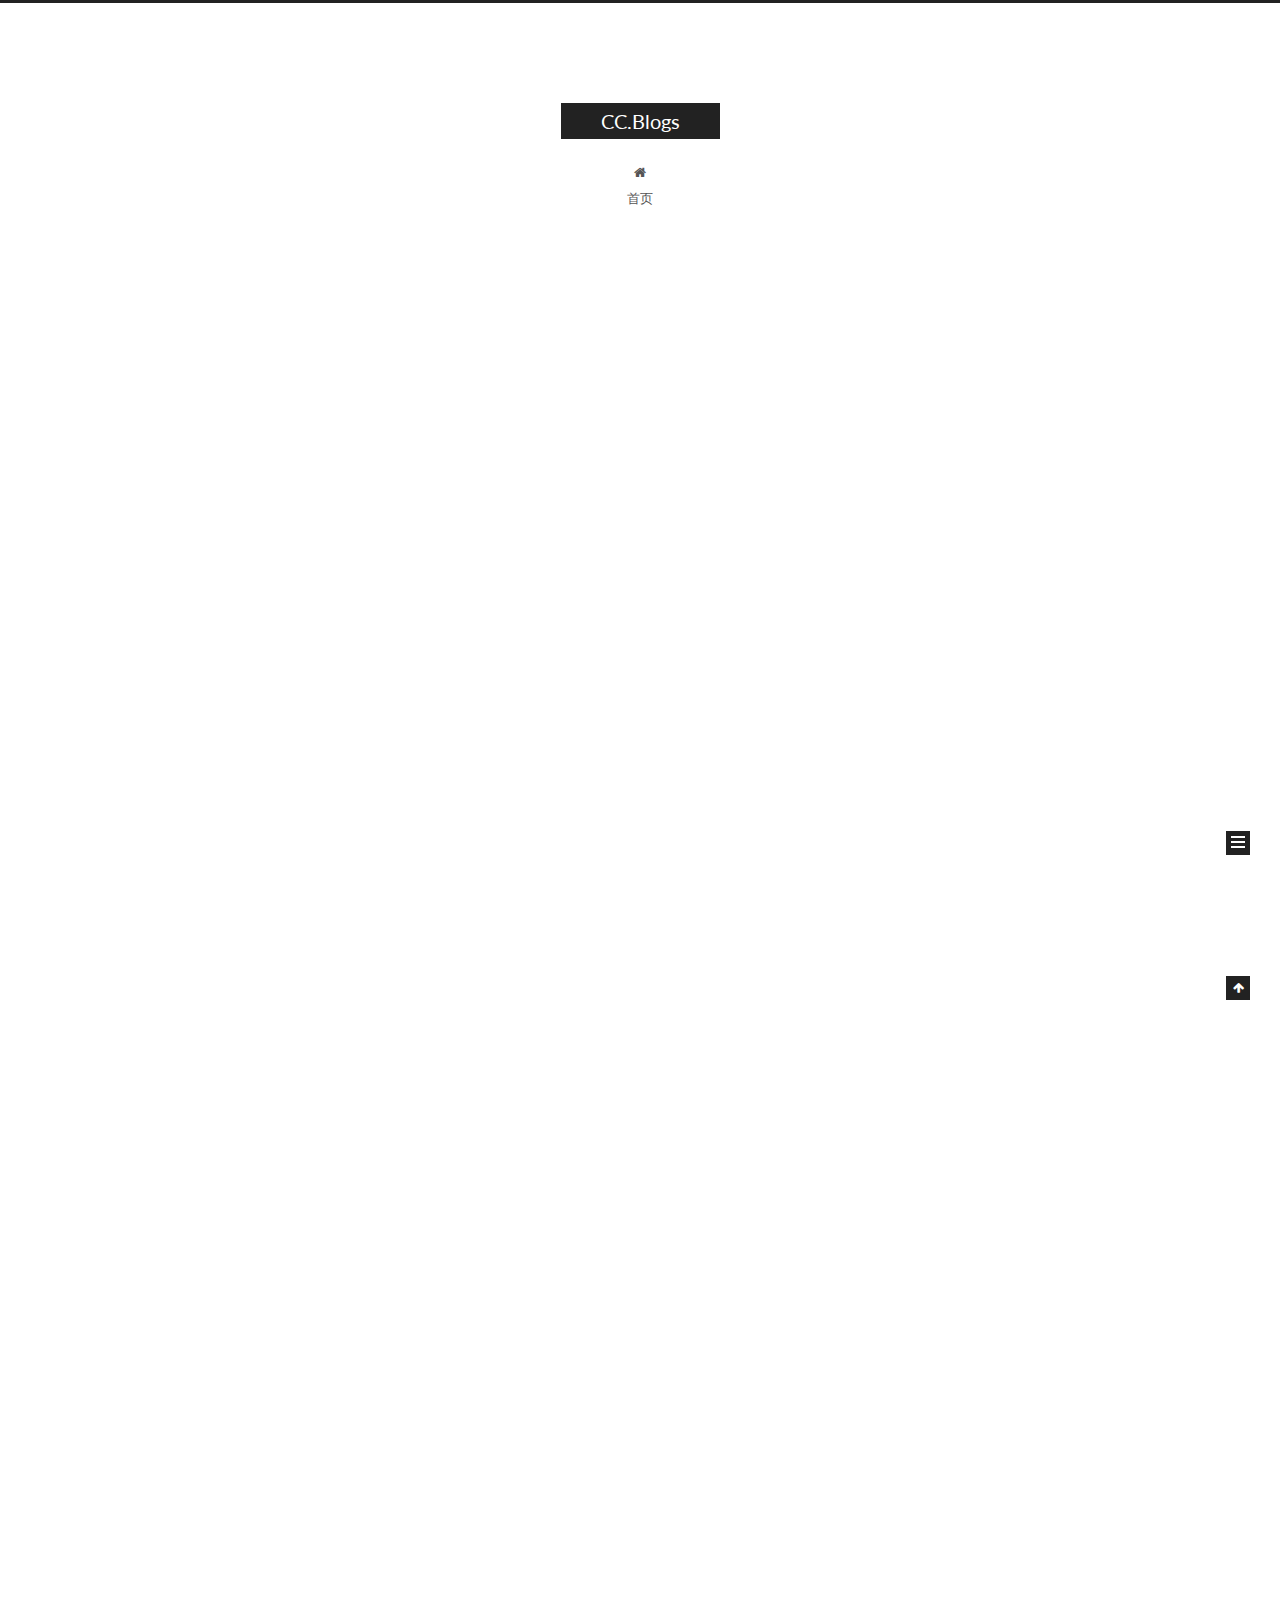
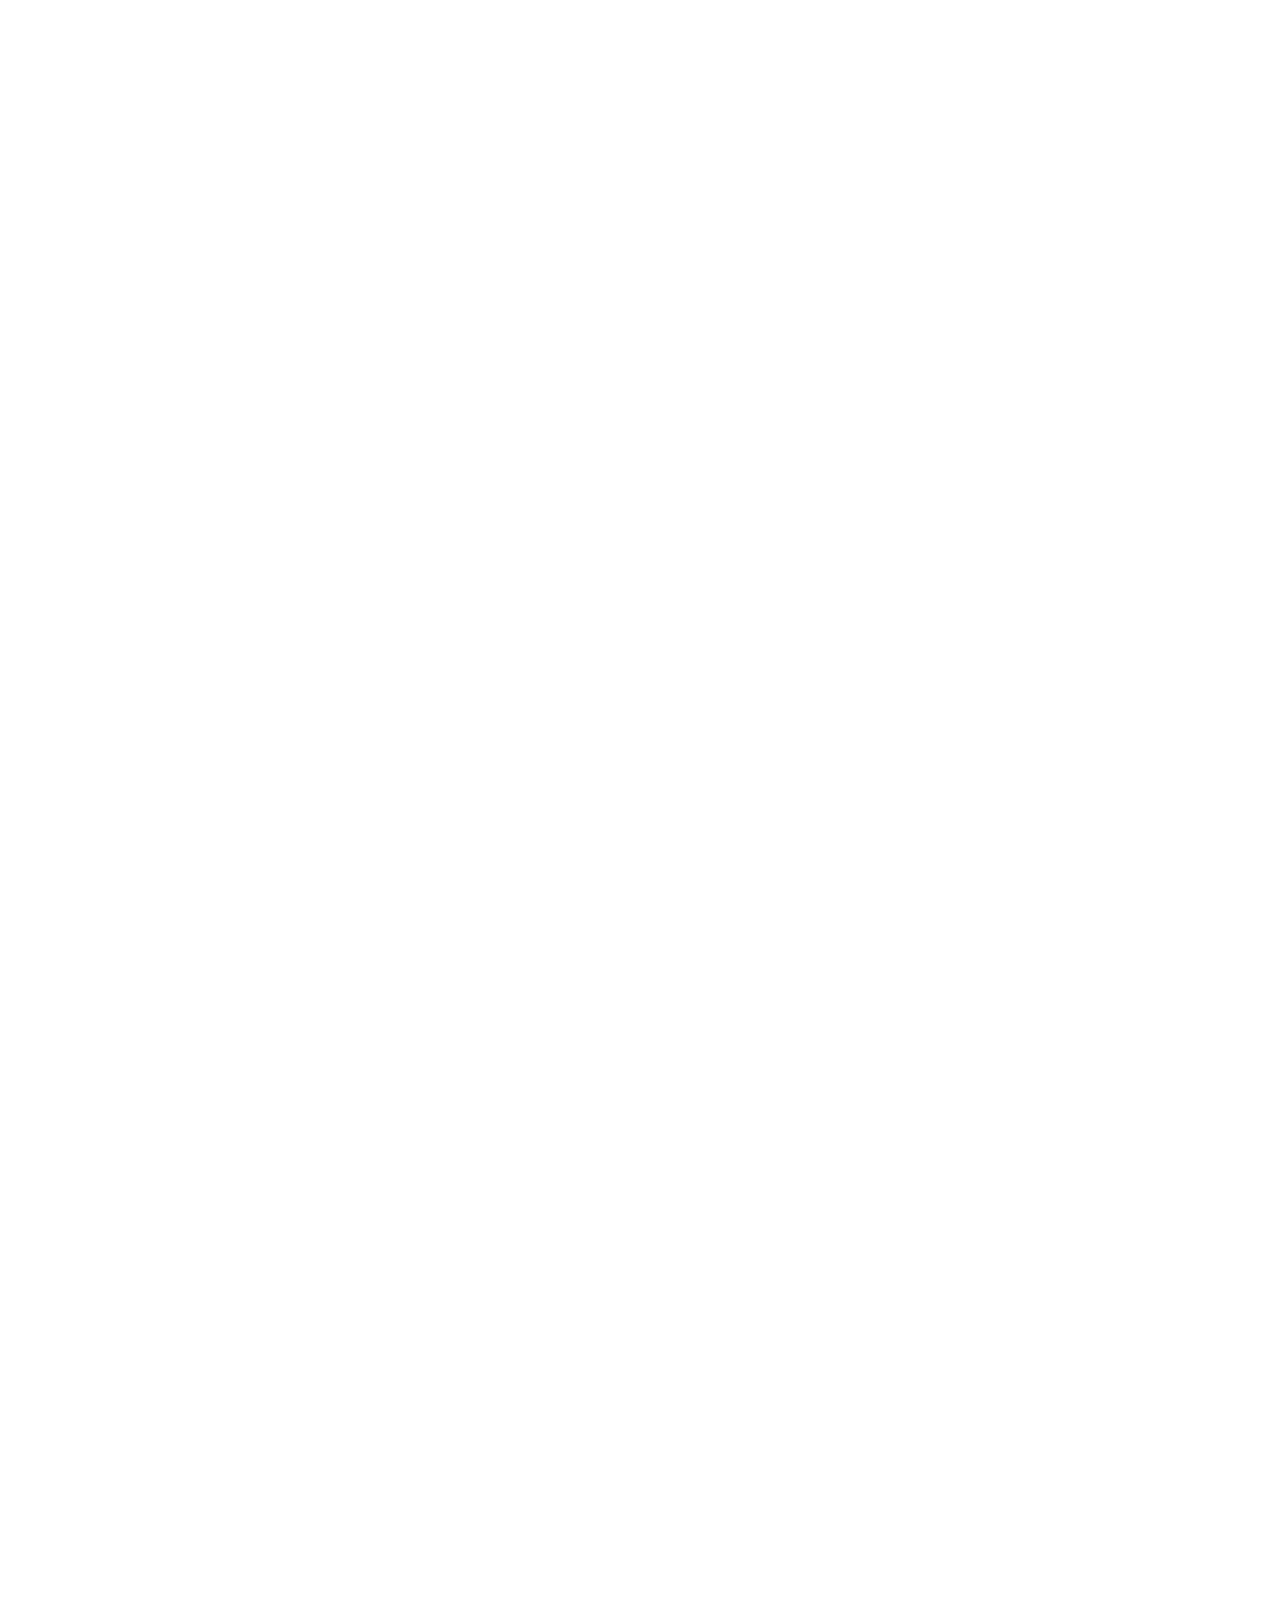
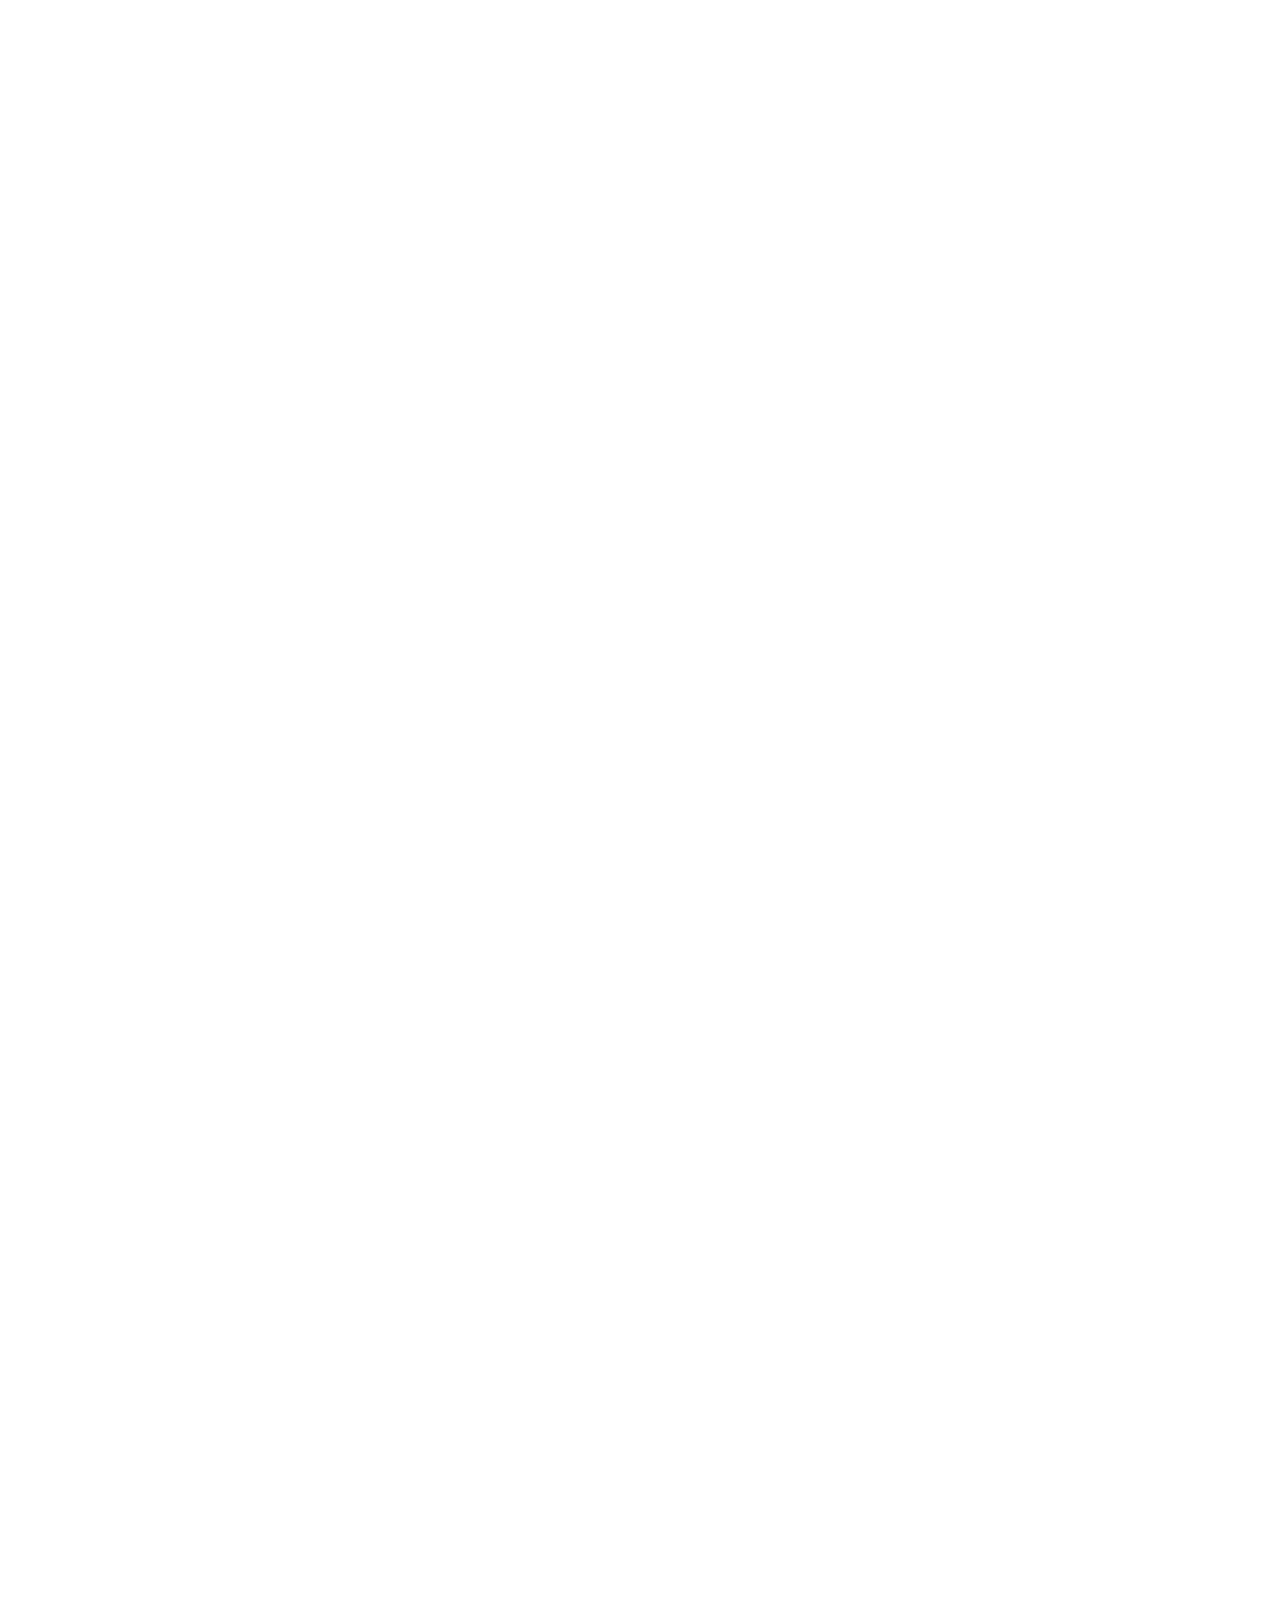
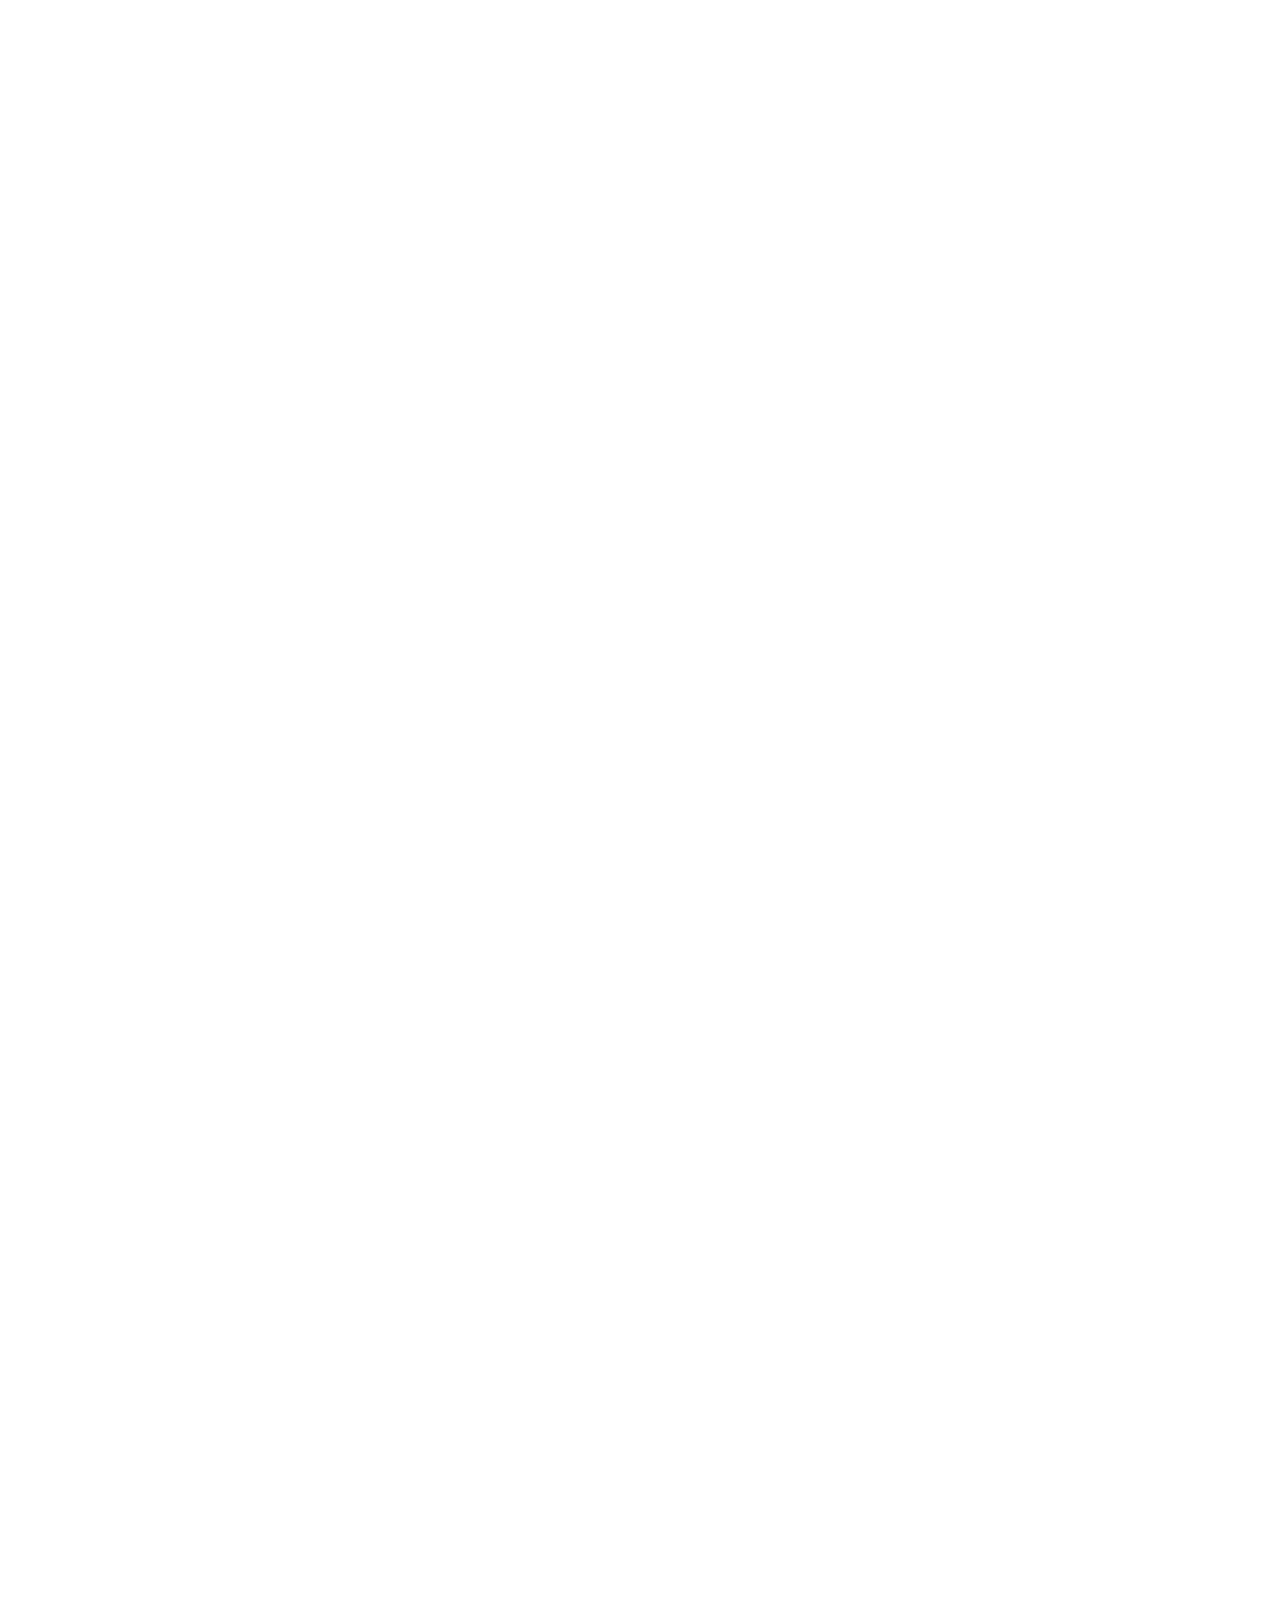
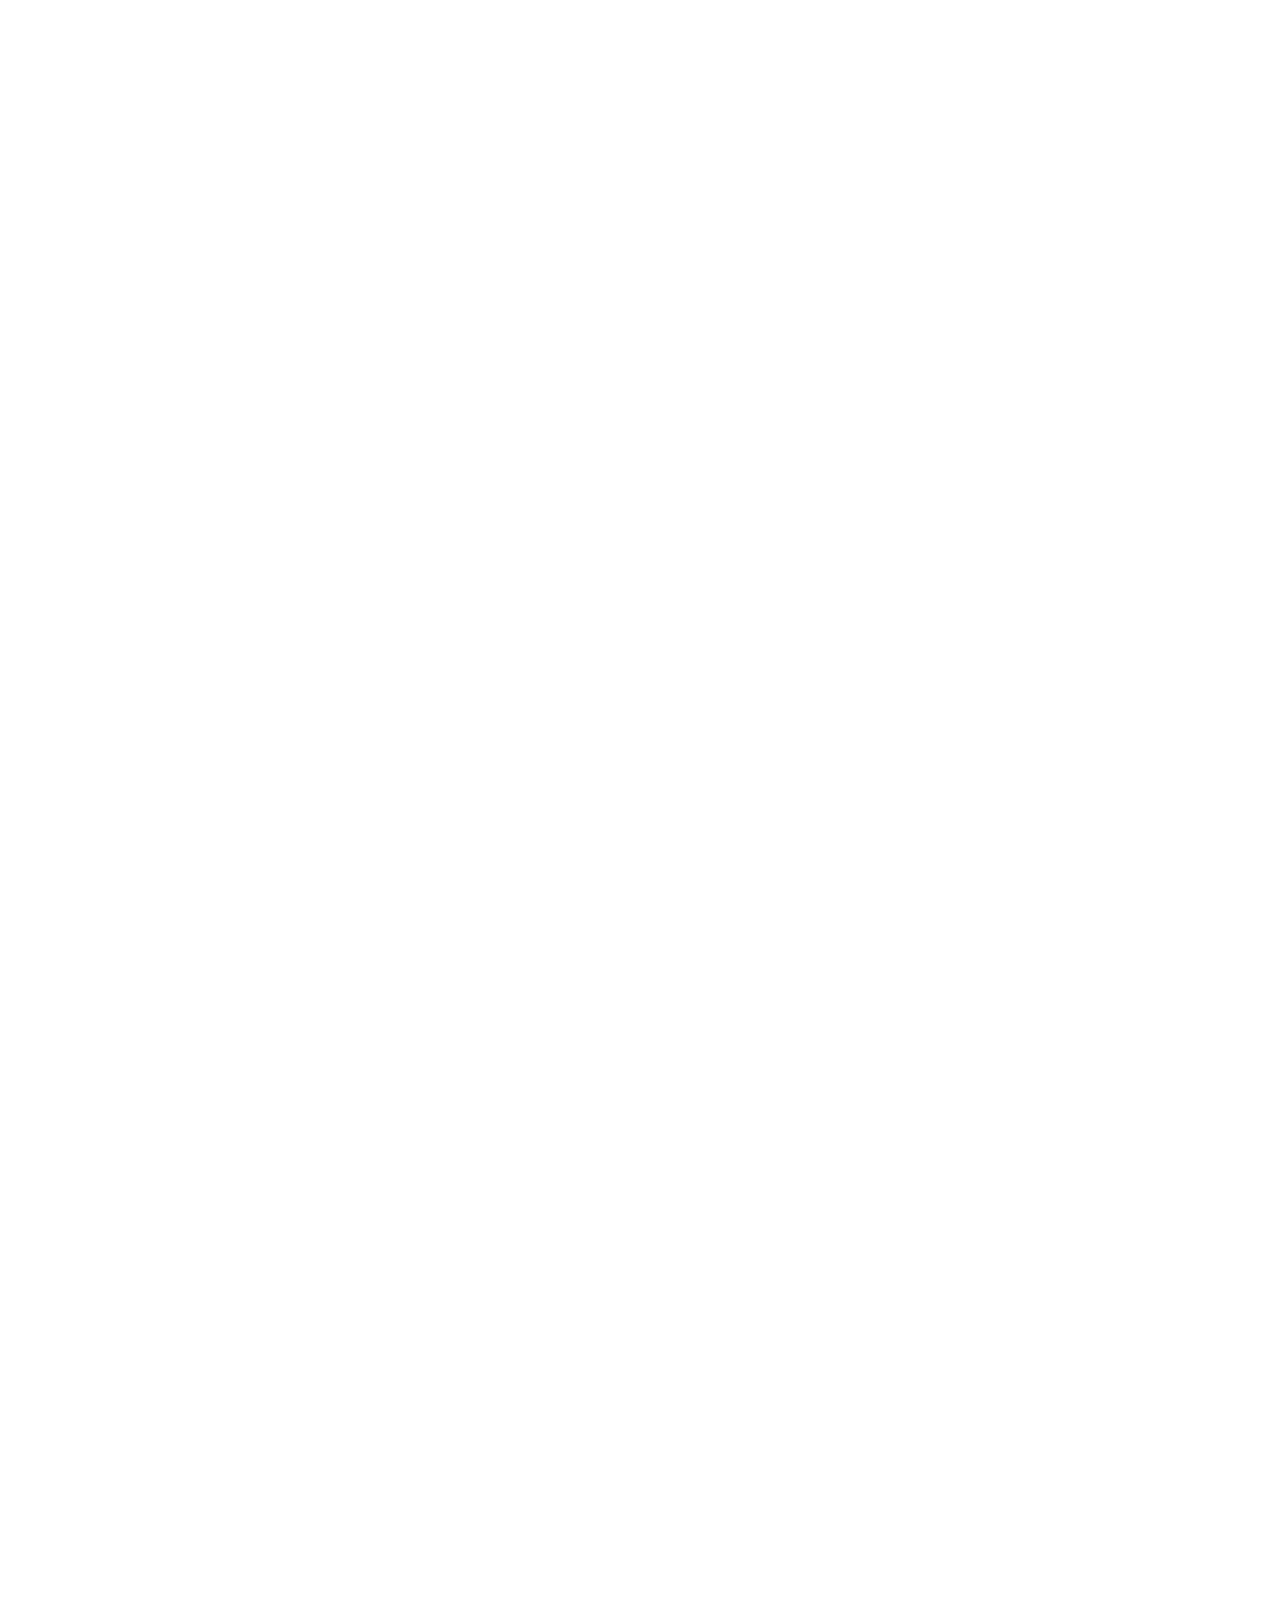
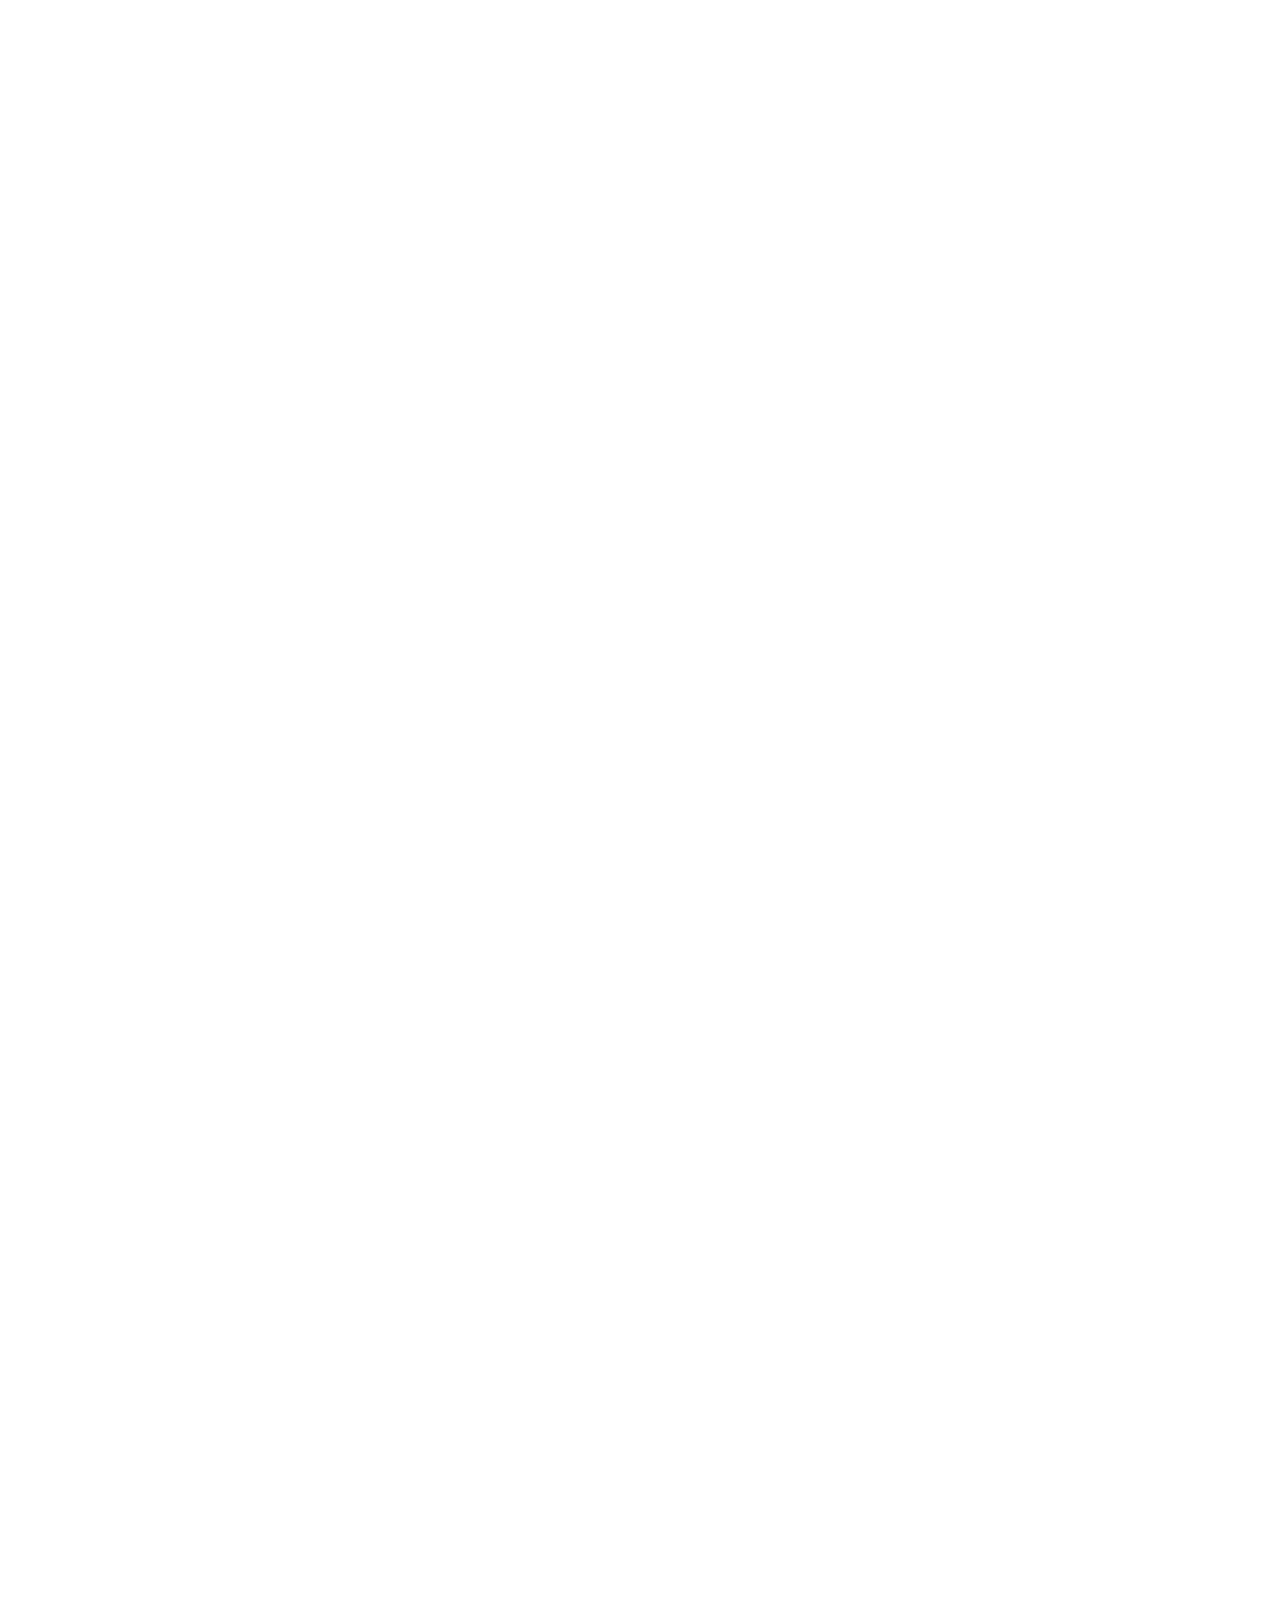
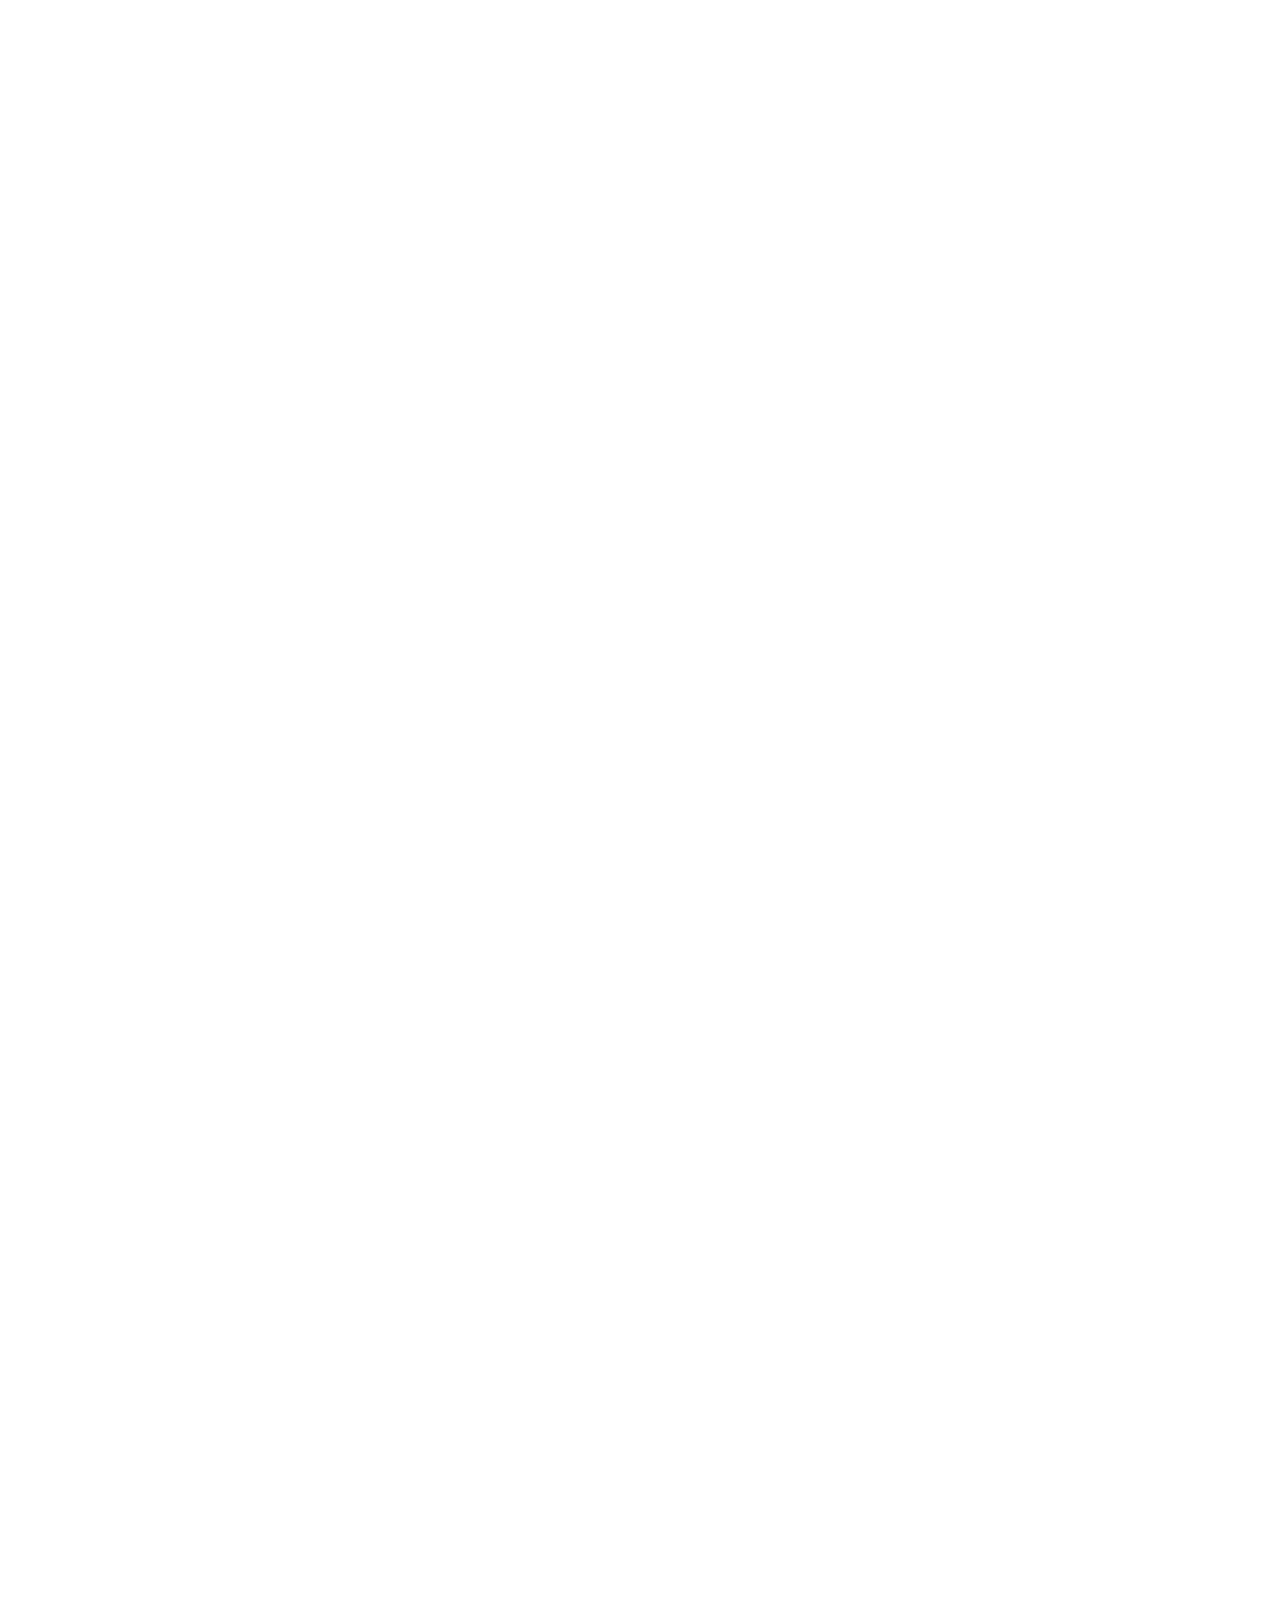
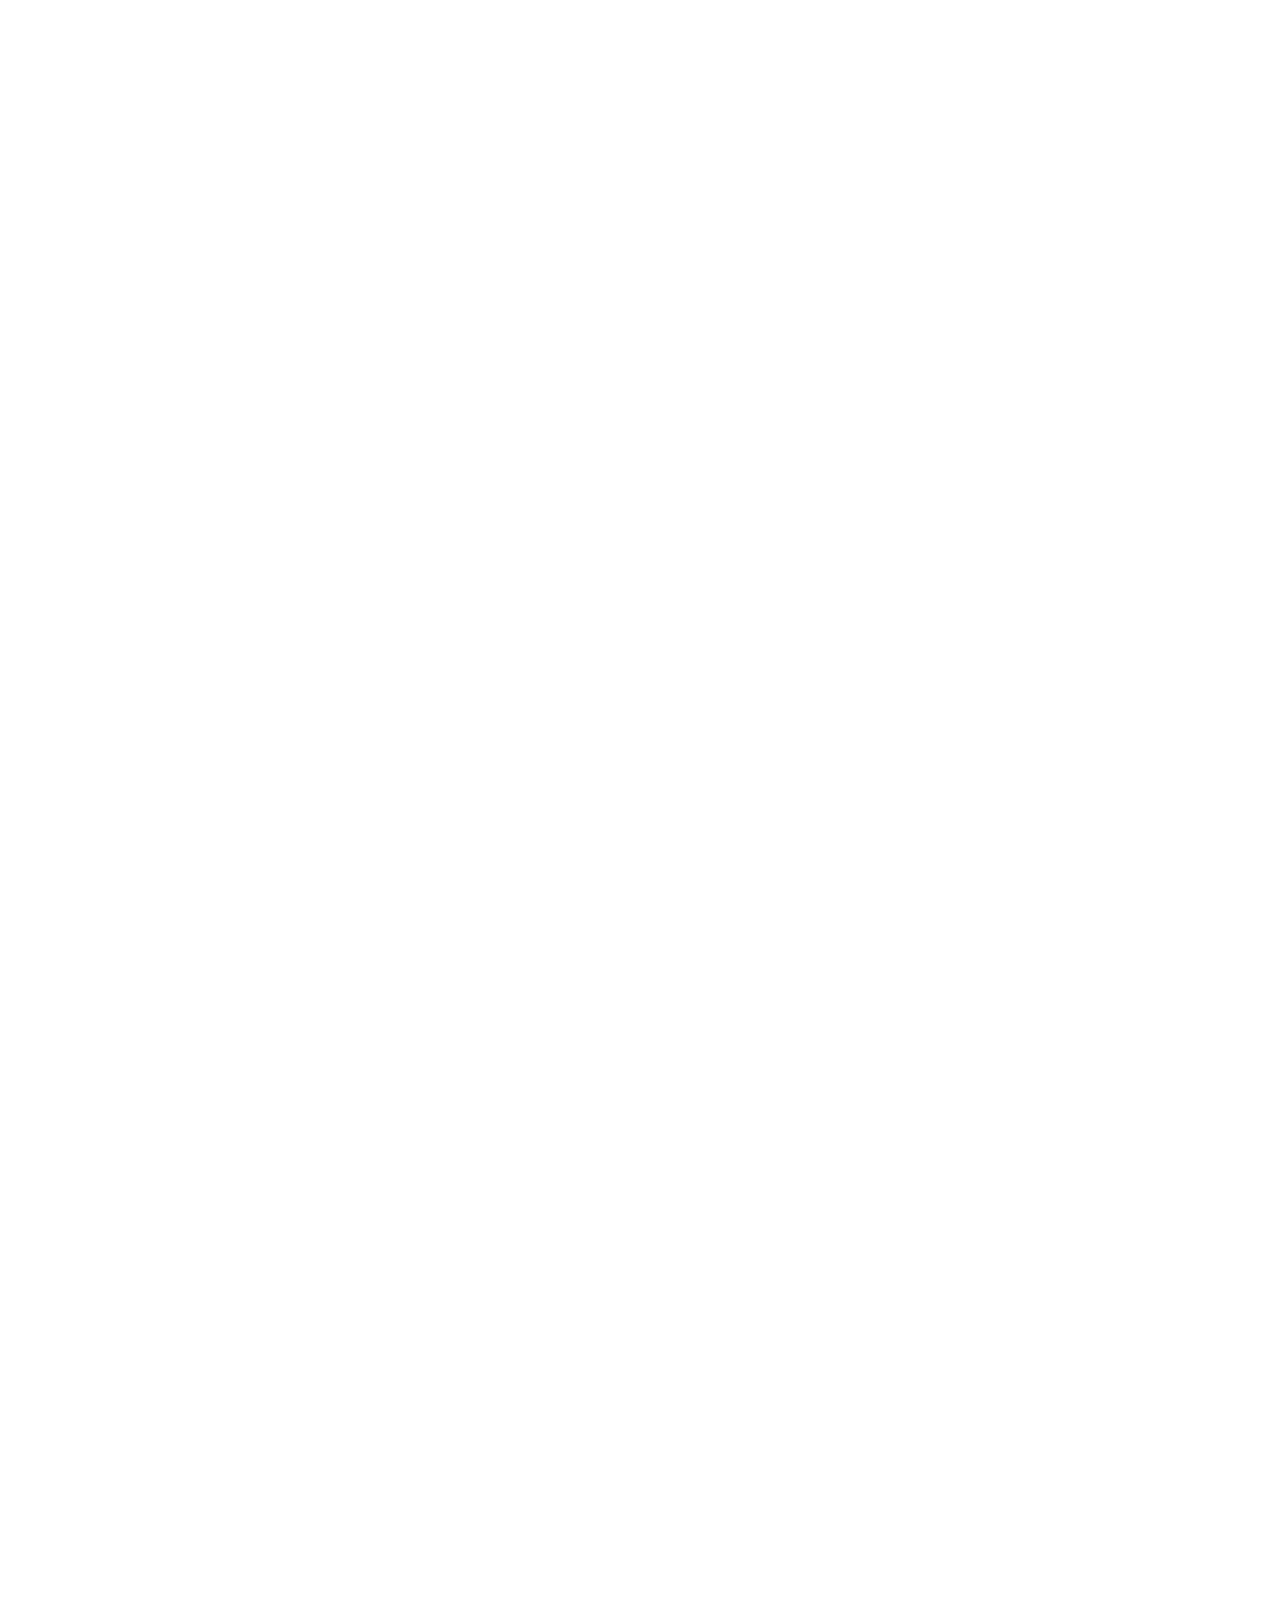
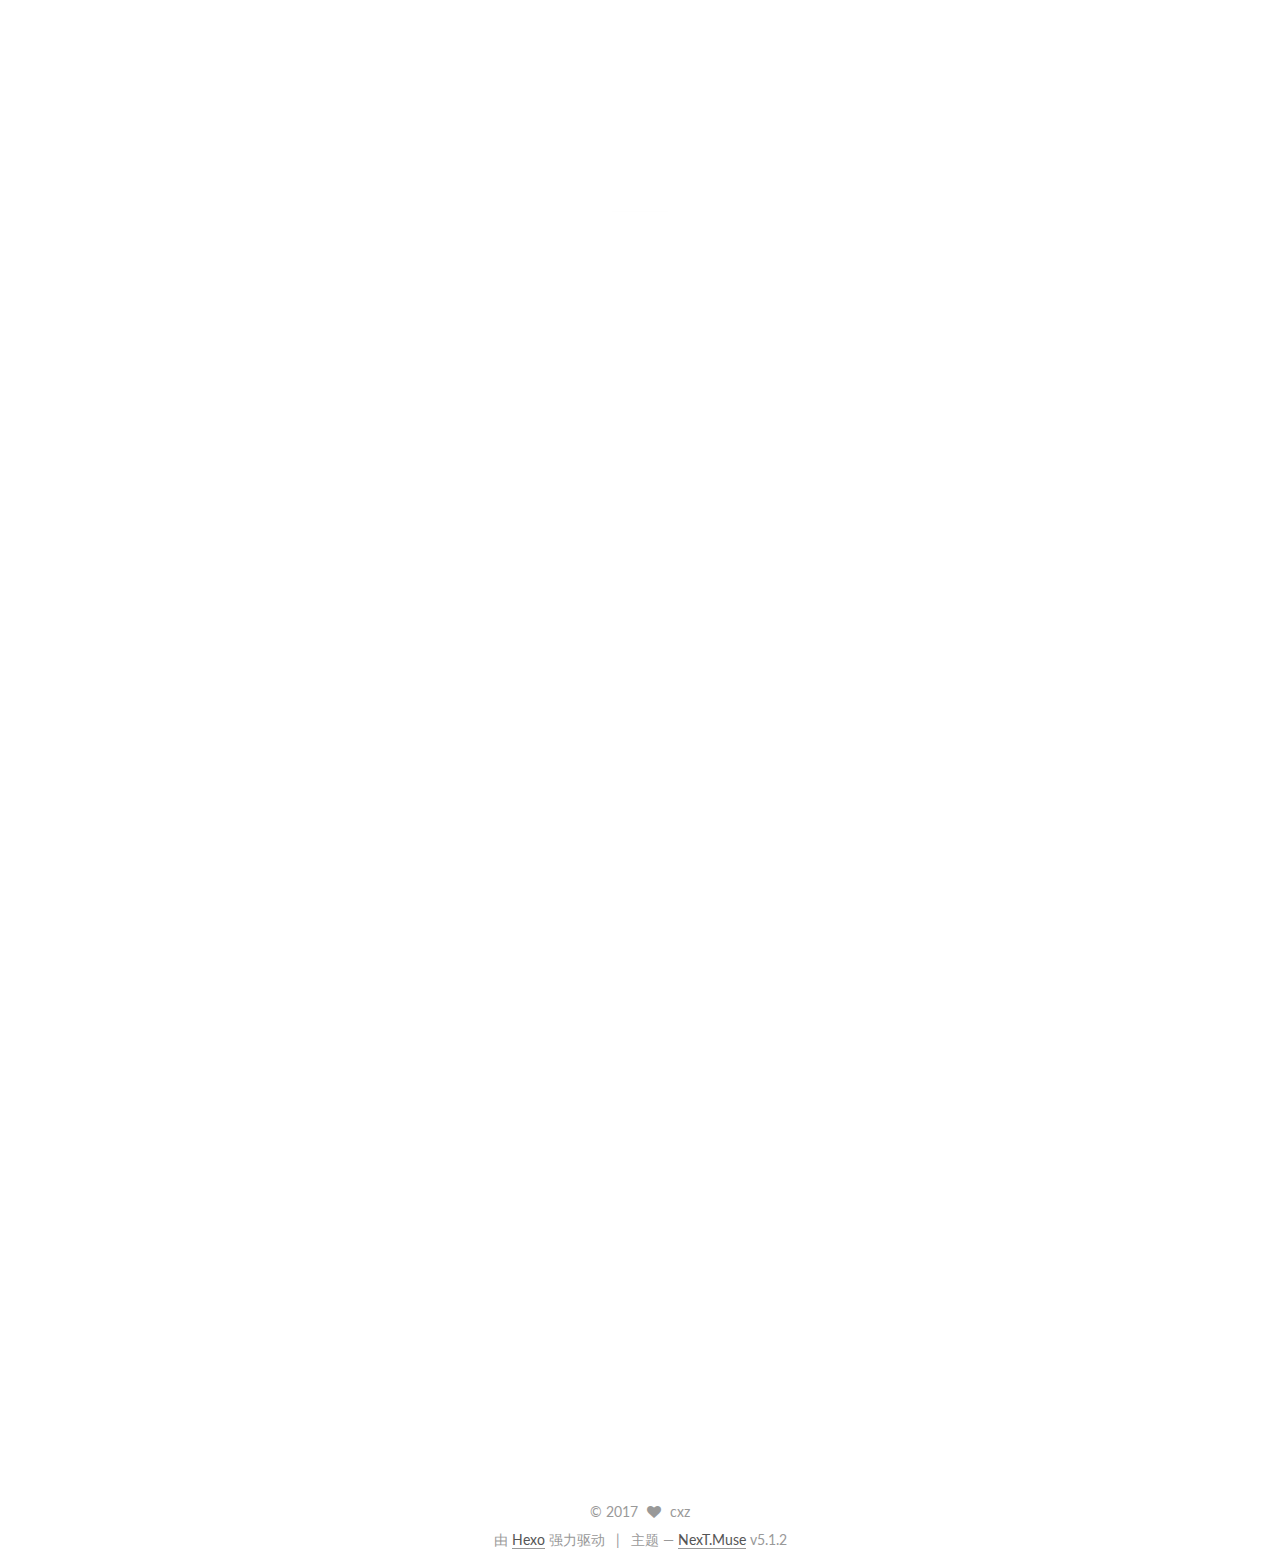
==== index.html @ bbf9ff32 "Site updated: 2017-09-24 14:09:47" ====
<!DOCTYPE html>



  


<html class="theme-next muse use-motion" lang="zh-Hans">
<head>
  <meta charset="UTF-8"/>
<meta http-equiv="X-UA-Compatible" content="IE=edge" />
<meta name="viewport" content="width=device-width, initial-scale=1, maximum-scale=1"/>
<meta name="theme-color" content="#222">









<meta http-equiv="Cache-Control" content="no-transform" />
<meta http-equiv="Cache-Control" content="no-siteapp" />
















  
  
  <link href="/lib/fancybox/source/jquery.fancybox.css?v=2.1.5" rel="stylesheet" type="text/css" />




  
  
  
  

  
    
    
  

  

  

  

  

  
    
    
    <link href="//fonts.googleapis.com/css?family=Lato:300,300italic,400,400italic,700,700italic&subset=latin,latin-ext" rel="stylesheet" type="text/css">
  






<link href="/lib/font-awesome/css/font-awesome.min.css?v=4.6.2" rel="stylesheet" type="text/css" />

<link href="/css/main.css?v=5.1.2" rel="stylesheet" type="text/css" />


  <meta name="keywords" content="Hexo, NexT" />








  <link rel="shortcut icon" type="image/x-icon" href="/favicon.ico?v=5.1.2" />






<meta property="og:type" content="website">
<meta property="og:title" content="CC.Blogs">
<meta property="og:url" content="http://yoursite.com/index.html">
<meta property="og:site_name" content="CC.Blogs">
<meta property="og:locale" content="zh-Hans">
<meta name="twitter:card" content="summary">
<meta name="twitter:title" content="CC.Blogs">



<script type="text/javascript" id="hexo.configurations">
  var NexT = window.NexT || {};
  var CONFIG = {
    root: '/',
    scheme: 'Muse',
    version: '5.1.2',
    sidebar: {"position":"left","display":"post","offset":12,"offset_float":12,"b2t":false,"scrollpercent":false,"onmobile":false},
    fancybox: true,
    tabs: true,
    motion: {"enable":true,"async":false,"transition":{"post_block":"fadeIn","post_header":"slideDownIn","post_body":"slideDownIn","coll_header":"slideLeftIn"}},
    duoshuo: {
      userId: '0',
      author: '博主'
    },
    algolia: {
      applicationID: '',
      apiKey: '',
      indexName: '',
      hits: {"per_page":10},
      labels: {"input_placeholder":"Search for Posts","hits_empty":"We didn't find any results for the search: ${query}","hits_stats":"${hits} results found in ${time} ms"}
    }
  };
</script>



  <link rel="canonical" href="http://yoursite.com/"/>





  <title>CC.Blogs</title>
  








</head>

<body itemscope itemtype="http://schema.org/WebPage" lang="zh-Hans">

  
  
    
  

  <div class="container sidebar-position-left 
  page-home">
    <div class="headband"></div>

    <header id="header" class="header" itemscope itemtype="http://schema.org/WPHeader">
      <div class="header-inner"><div class="site-brand-wrapper">
  <div class="site-meta ">
    

    <div class="custom-logo-site-title">
      <a href="/"  class="brand" rel="start">
        <span class="logo-line-before"><i></i></span>
        <span class="site-title">CC.Blogs</span>
        <span class="logo-line-after"><i></i></span>
      </a>
    </div>
      
        <p class="site-subtitle"></p>
      
  </div>

  <div class="site-nav-toggle">
    <button>
      <span class="btn-bar"></span>
      <span class="btn-bar"></span>
      <span class="btn-bar"></span>
    </button>
  </div>
</div>

<nav class="site-nav">
  

  
    <ul id="menu" class="menu">
      
        
        <li class="menu-item menu-item-home">
          <a href="/" rel="section">
            
              <i class="menu-item-icon fa fa-fw fa-home"></i> <br />
            
            首页
          </a>
        </li>
      

      
    </ul>
  

  
</nav>



 </div>
    </header>

    <main id="main" class="main">
      <div class="main-inner">
        <div class="content-wrap">
          <div id="content" class="content">
            
  <section id="posts" class="posts-expand">
    
      

  

  
  
  

  <article class="post post-type-normal" itemscope itemtype="http://schema.org/Article">
  
  
  
  <div class="post-block">
    <link itemprop="mainEntityOfPage" href="http://yoursite.com/2017/09/10/Javascript高级程序设计/">

    <span hidden itemprop="author" itemscope itemtype="http://schema.org/Person">
      <meta itemprop="name" content="cxz">
      <meta itemprop="description" content="">
      <meta itemprop="image" content="/images/avatar.gif">
    </span>

    <span hidden itemprop="publisher" itemscope itemtype="http://schema.org/Organization">
      <meta itemprop="name" content="CC.Blogs">
    </span>

    
      <header class="post-header">

        
        
          <h1 class="post-title" itemprop="name headline">
                
                <a class="post-title-link" href="/2017/09/10/Javascript高级程序设计/" itemprop="url">Javascript高级程序设计</a></h1>
        

        <div class="post-meta">
          <span class="post-time">
            
              <span class="post-meta-item-icon">
                <i class="fa fa-calendar-o"></i>
              </span>
              
                <span class="post-meta-item-text">发表于</span>
              
              <time title="创建于" itemprop="dateCreated datePublished" datetime="2017-09-10T18:02:49+08:00">
                2017-09-10
              </time>
            

            

            
          </span>

          
            <span class="post-category" >
            
              <span class="post-meta-divider">|</span>
            
              <span class="post-meta-item-icon">
                <i class="fa fa-folder-o"></i>
              </span>
              
                <span class="post-meta-item-text">分类于</span>
              
              
                <span itemprop="about" itemscope itemtype="http://schema.org/Thing">
                  <a href="/categories/技术/" itemprop="url" rel="index">
                    <span itemprop="name">技术</span>
                  </a>
                </span>

                
                
                  ， 
                
              
                <span itemprop="about" itemscope itemtype="http://schema.org/Thing">
                  <a href="/categories/技术/Javascript/" itemprop="url" rel="index">
                    <span itemprop="name">Javascript</span>
                  </a>
                </span>

                
                
              
            </span>
          

          
            
          

          
          

          

          

          

        </div>
      </header>
    

    
    
    
    <div class="post-body" itemprop="articleBody">

      
      

      
        
          
            <h3 id="1-1-typeof的使用"><a href="#1-1-typeof的使用" class="headerlink" title="1.1 typeof的使用"></a>1.1 typeof的使用</h3><ul>
<li>对一个值使用typeof 操作符可能返回下列某个字符串：<ul>
<li>“undefined”——如果这个值未定义；</li>
<li>“boolean”——如果这个值是布尔值；</li>
<li>“string”——如果这个值是字符串；</li>
<li>“number”——如果这个值是数值；</li>
<li>“object”——如果这个值是对象或null；</li>
<li>“function”——如果这个值是函数。</li>
</ul>
</li>
</ul>
<h3 id="1-2-Undefined"><a href="#1-2-Undefined" class="headerlink" title="1.2 Undefined"></a>1.2 Undefined</h3><p>对于尚未声明过的变量，只能执行一项操作，即使用typeof 操作符检测其数据类型，而且！<strong>对未初始化的变量执行typeof 操作符会返回undefined 值，而对未声明的变量执行typeof 操作符同样也会返回undefined值。</strong><br><figure class="highlight javascript"><table><tr><td class="gutter"><pre><div class="line">1</div><div class="line">2</div><div class="line">3</div></pre></td><td class="code"><pre><div class="line"><span class="keyword">var</span> a;</div><div class="line"><span class="built_in">console</span>.log(<span class="keyword">typeof</span> a);<span class="comment">//undefined</span></div><div class="line"><span class="built_in">console</span>.log(<span class="keyword">typeof</span> b);<span class="comment">//undefined ,b 未定义，但返回值也是undefined</span></div></pre></td></tr></table></figure></p>
<h3 id="1-3-Null"><a href="#1-3-Null" class="headerlink" title="1.3 Null"></a>1.3 Null</h3><p>从逻辑角度来看，null 值表示一个空对象指针，而这也正是使用typeof 操作符检测null 值时会返回”object”的原因。如果定义的变量准备在将来用于保存对象，那么最好将该变量初始化为null 而不是其他值。undefined 值是派生自null 值的，因此ECMA-262 规定对它们的相等性测试要返回true。<br>    <code>console.log(undefined==null);//true</code></p>
<h3 id="1-4-Boolean"><a href="#1-4-Boolean" class="headerlink" title="1.4 Boolean"></a>1.4 Boolean</h3><p>能转换成boolean的false的值：</p>
<ul>
<li>false</li>
<li>0</li>
<li>-0</li>
<li>undefined</li>
<li>null</li>
<li>NaN</li>
<li>“” (空字符串)</li>
</ul>
<h3 id="1-5-Number"><a href="#1-5-Number" class="headerlink" title="1.5 Number"></a>1.5 Number</h3><p>浮点数值的最高精度是17 位小数，但在进行算术计算时其精确度远远不如整数。例如，0.1 加0.2的结果不是0.3，而是0.30000000000000004。这个小小的舍入误差会导致无法测试特定的浮点数值。<br><figure class="highlight javascript"><table><tr><td class="gutter"><pre><div class="line">1</div><div class="line">2</div><div class="line">3</div></pre></td><td class="code"><pre><div class="line"><span class="keyword">if</span> (a+b==<span class="number">0.3</span>)&#123;</div><div class="line">	<span class="built_in">console</span>.log(<span class="string">"You got a 0.3"</span>);<span class="comment">//不要做这样的测试；</span></div><div class="line">&#125;</div></pre></td></tr></table></figure></p>
<h3 id="1-6-isNaN"><a href="#1-6-isNaN" class="headerlink" title="1.6 isNaN"></a>1.6 isNaN</h3><p>isNaN()在接收到一个值之后，会尝试将这个值转换为数值。某些不是数值的值会直接转换为数值，例如字符串”10”或Boolean 值。而任何不能被转换为数值的值都会导致这个函数返回true。</p>
<h3 id="1-7-String"><a href="#1-7-String" class="headerlink" title="1.7 String"></a>1.7 String</h3><p>String 类型用于表示由零或多个<strong>16 位Unicode 字符</strong>组成的字符序列，即字符串。</p>
<ul>
<li>字符字面量(转义序列)： \xnn 以十六进制代码nn表示的一个字符（其中n为0～F）。例如，\x41表示”A”\unnnn 以十六进制代码nnnn表示的一个Unicode字符（其中n为0～F）。例如，\u03a3表示希腊字符Σ<blockquote>
<p>这些字符字面量可以出现在字符串中的任意位置，而且也将被<strong>作为一个字符来解析</strong><br>####</p>
</blockquote>
</li>
<li>ECMAScript 中的字符串是不可变的，也就是说，字符串一旦创建，它们的值就不能改变。要改变<br>某个变量保存的字符串，首先要销毁原来的字符串，然后再用另一个包含新值的字符串填充该变量，例如：<br><code>var lang=&quot;Java&quot;;</code><br><code>lang=lang+&quot;script&quot;;</code><blockquote>
<p>以上示例中的变量lang 开始时包含字符串”Java”。而第二行代码把lang 的值重新定义为”Java”<br>与”Script”的组合，即”JavaScript”。实现这个操作的过程如下：首先创建一个能容纳10 个字符的<br>新字符串，然后在这个字符串中填充”Java”和”Script”，最后一步是销毁原来的字符串”Java”和字<br>符串”Script”，因为这两个字符串已经没用了。</p>
</blockquote>
</li>
</ul>
<h3 id="1-8-Object"><a href="#1-8-Object" class="headerlink" title="1.8 Object"></a>1.8 Object</h3><p>在ECMAScript 中，(就像Java 中的java.lang.Object 对象一样）Object 类型是所有它的实例的基础。换句话说，Object 类型所具有的任何属性和方法也同样存在于更具体的对象中。</p>
<h3 id="1-9-amp-amp-逻辑与操作符"><a href="#1-9-amp-amp-逻辑与操作符" class="headerlink" title="1.9 &amp;&amp; 逻辑与操作符"></a>1.9 &amp;&amp; 逻辑与操作符</h3><p>逻辑与操作属于短路操作，即如果第一个操作数能够决定结果，那么就不会再对第二个操作数求值。<br>对于逻辑与操作而言，如果第一个操作数是false，则无论第二个操作数是什么值，结果都不再可能是<br>true 了。如下例子所示：<br><figure class="highlight javascript"><table><tr><td class="gutter"><pre><div class="line">1</div><div class="line">2</div><div class="line">3</div><div class="line">4</div></pre></td><td class="code"><pre><div class="line"><span class="keyword">var</span> found = <span class="literal">true</span>;</div><div class="line"><span class="keyword">var</span> result= (found &amp;&amp; a);<span class="comment">//这里会发生错误，因为found为true，则会对a求值，a却未定义</span></div><div class="line">						 <span class="comment">//，所以会报错</span></div><div class="line"><span class="built_in">console</span>.log(result);	<span class="comment">//不会执行。</span></div></pre></td></tr></table></figure></p>
<p>若改为如下代码则可以<br><figure class="highlight javascript"><table><tr><td class="gutter"><pre><div class="line">1</div><div class="line">2</div><div class="line">3</div><div class="line">4</div></pre></td><td class="code"><pre><div class="line"><span class="keyword">var</span> found = <span class="literal">false</span>;</div><div class="line"><span class="keyword">var</span> result= (found &amp;&amp; a);<span class="comment">//这里不会发生错误，因为found为false，则不会对a求值，即使</span></div><div class="line">						 <span class="comment">//a未定义，也不会报错</span></div><div class="line"><span class="built_in">console</span>.log(result);	<span class="comment">//会执行。</span></div></pre></td></tr></table></figure></p>
<h3 id="1-10-逻辑非操作符"><a href="#1-10-逻辑非操作符" class="headerlink" title="1.10 || 逻辑非操作符"></a>1.10 || 逻辑非操作符</h3><p>与逻辑与操作符相似，逻辑或操作符也是短路操作符。也就是说，如果第一个操作数的求值结果为true，就不会对第二个操作数求值了。<br><br>我们可以利用逻辑或的这一行为来避免为变量赋null 或undefined 值。例如：<br>    <code>var myObject = preferredObject || backupObject;</code><br>在这个例子中，变量myObject 将被赋予等号后面两个值中的一个。变量preferredObject 中包<br>含优先赋给变量myObject 的值，变量backupObject 负责在preferredObject 中不包含有效值的情况下提供后备值。如果preferredObject 的值不是null，那么它的值将被赋给myObject；如果<br>是null，则将backupObject 的值赋给myObject。</p>
<h3 id="1-11-this对象"><a href="#1-11-this对象" class="headerlink" title="1.11 this对象"></a>1.11 this对象</h3><figure class="highlight javascript"><table><tr><td class="gutter"><pre><div class="line">1</div><div class="line">2</div><div class="line">3</div><div class="line">4</div><div class="line">5</div><div class="line">6</div><div class="line">7</div><div class="line">8</div><div class="line">9</div></pre></td><td class="code"><pre><div class="line"><span class="keyword">var</span> name = <span class="string">"The Window"</span>;</div><div class="line">object = &#123;</div><div class="line">name : <span class="string">"My Object"</span>,</div><div class="line">getName: <span class="function"><span class="keyword">function</span>(<span class="params"></span>)</span>&#123;</div><div class="line">	<span class="keyword">return</span> <span class="keyword">this</span>.name;</div><div class="line">&#125;</div><div class="line">&#125;;</div><div class="line">(object.getName)(); <span class="comment">//"My Object"</span></div><div class="line">(object.getName = object.getName)(); <span class="comment">//"The Window"，在非严格模式下</span></div></pre></td></tr></table></figure>
<blockquote>
<p><strong>第二行代码先执行了一条赋值语句，然后再调用赋值后的结果。因为这个赋值表达式的值是<br>函数本身，所以this 的值不能得到维持，结果就返回了”The Window”。</strong></p>
</blockquote>
<h3 id="1-12-内存泄漏"><a href="#1-12-内存泄漏" class="headerlink" title="1.12 内存泄漏"></a>1.12 内存泄漏</h3><ul>
<li>具体来说，如果闭包的作用域链中保存着一个HTML 元素，那么就意味着该元素将无法被销毁。来看下面的例子<figure class="highlight javascript"><table><tr><td class="gutter"><pre><div class="line">1</div><div class="line">2</div><div class="line">3</div><div class="line">4</div><div class="line">5</div><div class="line">6</div></pre></td><td class="code"><pre><div class="line"><span class="function"><span class="keyword">function</span> <span class="title">assignHandler</span>(<span class="params"></span>)</span>&#123;</div><div class="line">	<span class="keyword">var</span> element = <span class="built_in">document</span>.getElementById(<span class="string">"someElement"</span>);</div><div class="line">	element.onclick = <span class="function"><span class="keyword">function</span>(<span class="params"></span>)</span>&#123;</div><div class="line">	alert(element.id);</div><div class="line">	&#125;;</div><div class="line">&#125;</div></pre></td></tr></table></figure>
</li>
</ul>
<blockquote>
<p>以上代码创建了一个作为element 元素事件处理程序的闭包，而这个闭包则又创建了一个循环引<br>用（事件将在第13 章讨论）。由于匿名函数保存了一个对assignHandler()的活动对象的引用，因此<br>就会导致无法减少element 的引用数。只要匿名函数存在，element 的引用数至少也是1，因此它所<br>占用的内存就永远不会被回收。不过，这个问题可以通过稍微改写一下代码来解决，如下所示。<br><figure class="highlight javascript"><table><tr><td class="gutter"><pre><div class="line">1</div><div class="line">2</div><div class="line">3</div><div class="line">4</div><div class="line">5</div><div class="line">6</div><div class="line">7</div><div class="line">8</div></pre></td><td class="code"><pre><div class="line"><span class="function"><span class="keyword">function</span> <span class="title">assignHandler</span>(<span class="params"></span>)</span>&#123;</div><div class="line">	<span class="keyword">var</span> element = <span class="built_in">document</span>.getElementById(<span class="string">"someElement"</span>);</div><div class="line">	<span class="keyword">var</span> id = element.id;</div><div class="line">	element.onclick = <span class="function"><span class="keyword">function</span>(<span class="params"></span>)</span>&#123;</div><div class="line">	alert(id);</div><div class="line">	&#125;;</div><div class="line">	element = <span class="literal">null</span>;</div><div class="line">&#125;</div></pre></td></tr></table></figure></p>
<p>在上面的代码中，通过把element.id 的一个副本保存在一个变量中，并且在闭包中引用该变量消<br>除了循环引用。但仅仅做到这一步，还是不能解决内存泄漏的问题。必须要记住：闭包会引用包含函数<br>的整个活动对象，而其中包含着element。即使闭包不直接引用element，包含函数的活动对象中也<br>仍然会保存一个引用。因此，有必要把element 变量设置为null。这样就能够解除对DOM 对象的引<br>用，顺利地减少其引用数，确保正常回收其占用的内存。</p>
</blockquote>
<h3 id="1-13-对数组调用toString-和valueOf-方法"><a href="#1-13-对数组调用toString-和valueOf-方法" class="headerlink" title="1.13 对数组调用toString()和valueOf()方法"></a>1.13 对数组调用toString()和valueOf()方法</h3><figure class="highlight javascript"><table><tr><td class="gutter"><pre><div class="line">1</div><div class="line">2</div><div class="line">3</div><div class="line">4</div><div class="line">5</div></pre></td><td class="code"><pre><div class="line"><span class="keyword">var</span> arr2 = [<span class="number">100</span>, <span class="literal">true</span>, <span class="string">'Joey'</span>];</div><div class="line"><span class="built_in">console</span>.log(arr2.toString());<span class="comment">//100,true,Joey</span></div><div class="line"><span class="built_in">console</span>.log(arr2.toLocaleString());<span class="comment">//100,true,Joey</span></div><div class="line"><span class="built_in">console</span>.log(arr2.valueOf());<span class="comment">//[100, true, "Joey"]</span></div><div class="line"><span class="built_in">console</span>.log(arr2);<span class="comment">//[100, true, "Joey"]</span></div></pre></td></tr></table></figure>
<h3 id="1-14-数组的遍历方法"><a href="#1-14-数组的遍历方法" class="headerlink" title="1.14 数组的遍历方法"></a>1.14 数组的遍历方法</h3><p>ECMAScript 5 为数组定义了5 个迭代方法。每个方法都接收两个参数：要在每一项上运行的函数和（可选的）运行该函数的作用域对象——影响this 的值。传入这些方法中的函数会接收三个参数：数组项的值、该项在数组中的位置和数组对象本身。根据使用的方法不同，这个函数执行后的返回值可能会也可能不会影响方法的返回值。</p>
<ul>
<li>every()：对数组中的每一项运行给定函数，如果该函数对每一项都返回true，则返回true。</li>
<li>filter()：对数组中的每一项运行给定函数，返回该函数会返回true 的项组成的数组。</li>
<li>forEach()：对数组中的每一项运行给定函数。这个方法没有返回值。</li>
<li>map()：对数组中的每一项运行给定函数，返回每次函数调用的结果组成的数组。</li>
<li>some()：对数组中的每一项运行给定函数，如果该函数对任一项返回true，则返回true。<figure class="highlight javascript"><table><tr><td class="gutter"><pre><div class="line">1</div><div class="line">2</div><div class="line">3</div><div class="line">4</div><div class="line">5</div><div class="line">6</div><div class="line">7</div><div class="line">8</div><div class="line">9</div></pre></td><td class="code"><pre><div class="line"><span class="keyword">var</span> numbers = [<span class="number">1</span>,<span class="number">2</span>,<span class="number">3</span>,<span class="number">4</span>,<span class="number">5</span>,<span class="number">4</span>,<span class="number">3</span>,<span class="number">2</span>,<span class="number">1</span>];</div><div class="line"><span class="keyword">var</span> everyResult = numbers.every(<span class="function"><span class="keyword">function</span>(<span class="params">item, index, array</span>)</span>&#123;</div><div class="line">	<span class="keyword">return</span> (item &gt; <span class="number">2</span>);</div><div class="line">&#125;);</div><div class="line">alert(everyResult); <span class="comment">//false</span></div><div class="line"><span class="keyword">var</span> someResult = numbers.some(<span class="function"><span class="keyword">function</span>(<span class="params">item, index, array</span>)</span>&#123;</div><div class="line">	<span class="keyword">return</span> (item &gt; <span class="number">2</span>);</div><div class="line">&#125;);</div><div class="line">alert(someResult); <span class="comment">//true</span></div></pre></td></tr></table></figure>
</li>
</ul>
<h3 id="1-15-函数的arguments的callee属性"><a href="#1-15-函数的arguments的callee属性" class="headerlink" title="1.15 函数的arguments的callee属性"></a>1.15 函数的arguments的callee属性</h3><ul>
<li>函数的arguments的callee属性指向拥有arguments的函数，即这个函数；<figure class="highlight javascript"><table><tr><td class="gutter"><pre><div class="line">1</div><div class="line">2</div><div class="line">3</div><div class="line">4</div><div class="line">5</div><div class="line">6</div><div class="line">7</div><div class="line">8</div><div class="line">9</div></pre></td><td class="code"><pre><div class="line">	<span class="function"><span class="keyword">function</span> <span class="title">factorial</span>(<span class="params">num</span>) </span>&#123;</div><div class="line">	<span class="keyword">if</span> (num &lt;= <span class="number">1</span>) &#123;</div><div class="line">		<span class="keyword">return</span> <span class="number">1</span>;</div><div class="line">	&#125; <span class="keyword">else</span> &#123;</div><div class="line">		<span class="comment">//通过arguments的callee属性指向拥有arguments的函数；</span></div><div class="line">		<span class="keyword">return</span> num * <span class="built_in">arguments</span>.callee(num - <span class="number">1</span>);</div><div class="line">	&#125;</div><div class="line">	&#125;</div><div class="line"><span class="built_in">console</span>.log(factorial(<span class="number">5</span>));<span class="comment">//输出120</span></div></pre></td></tr></table></figure>
</li>
</ul>
<h3 id="1-16-函数的apply-和call-方法"><a href="#1-16-函数的apply-和call-方法" class="headerlink" title="1.16 函数的apply()和call()方法"></a>1.16 函数的apply()和call()方法</h3><ul>
<li>apply()和call()。这两个方法的用途都是在特定的作用域中调用函数，实际上等于设置函数体内this 对象的值。首先，apply()方法接收两个参数：一个是在其中运行函数的作用域，另一个是参数数组。其中，第二个参数可以是Array 的实例，也可以是arguments 对象。<figure class="highlight javascript"><table><tr><td class="gutter"><pre><div class="line">1</div><div class="line">2</div><div class="line">3</div><div class="line">4</div><div class="line">5</div><div class="line">6</div><div class="line">7</div><div class="line">8</div><div class="line">9</div></pre></td><td class="code"><pre><div class="line"><span class="built_in">window</span>.color = <span class="string">"red"</span>;</div><div class="line">  <span class="keyword">var</span> o = &#123; <span class="attr">color</span>: <span class="string">"blue"</span> &#125;;</div><div class="line">  <span class="function"><span class="keyword">function</span> <span class="title">sayColor</span>(<span class="params"></span>) </span>&#123;</div><div class="line">  	alert(<span class="keyword">this</span>.color);</div><div class="line">  &#125;</div><div class="line">  sayColor(); <span class="comment">//red，在全局环境中调用，this指向window；</span></div><div class="line">  sayColor.call(<span class="keyword">this</span>); <span class="comment">//red，此时this即是保姆；</span></div><div class="line">  sayColor.call(<span class="built_in">window</span>); <span class="comment">//red</span></div><div class="line">  sayColor.call(o); <span class="comment">//blue，更改环境变量为o；</span></div></pre></td></tr></table></figure>
</li>
</ul>
<h3 id="1-17-函数的bind-方法"><a href="#1-17-函数的bind-方法" class="headerlink" title="1.17 函数的bind()方法"></a>1.17 函数的bind()方法</h3><ul>
<li>bind()这个方法会创建一个函数的实例，其this 值会被绑定到传给bind()函数的值。<figure class="highlight javascript"><table><tr><td class="gutter"><pre><div class="line">1</div><div class="line">2</div><div class="line">3</div><div class="line">4</div><div class="line">5</div><div class="line">6</div><div class="line">7</div></pre></td><td class="code"><pre><div class="line"><span class="built_in">window</span>.color = <span class="string">"red"</span>;</div><div class="line"><span class="keyword">var</span> o = &#123; <span class="attr">color</span>: <span class="string">"blue"</span> &#125;;</div><div class="line"><span class="function"><span class="keyword">function</span> <span class="title">sayColor</span>(<span class="params"></span>)</span>&#123;</div><div class="line">  alert(<span class="keyword">this</span>.color);</div><div class="line">&#125;</div><div class="line"><span class="keyword">var</span> objectSayColor = sayColor.bind(o);</div><div class="line">objectSayColor(); <span class="comment">//blue</span></div></pre></td></tr></table></figure>
</li>
</ul>
<blockquote>
<p>在这里，sayColor()调用bind()并传入对象o，创建了objectSayColor()函数。object-SayColor()函数的this 值等于o，因此即使是在全局作用域中调用这个函数，也会看到”blue”。其作用域对象是o，但并不是o的方法。</p>
</blockquote>
<h3 id="1-18创建对象的方法："><a href="#1-18创建对象的方法：" class="headerlink" title="1.18创建对象的方法："></a>1.18创建对象的方法：</h3><ol>
<li><p>创建一个Object构造函数的实例；</p>
<p><code>var obj=new Object();</code></p>
</li>
<li><p>使用字面量的方法：</p>
<p>var obj={};</p>
</li>
<li><p>使用工厂模式（函数模式批量生产）：</p>
<figure class="highlight javascript"><table><tr><td class="gutter"><pre><div class="line">1</div><div class="line">2</div><div class="line">3</div><div class="line">4</div><div class="line">5</div><div class="line">6</div><div class="line">7</div><div class="line">8</div><div class="line">9</div><div class="line">10</div><div class="line">11</div><div class="line">12</div></pre></td><td class="code"><pre><div class="line"><span class="function"><span class="keyword">function</span> <span class="title">createPerson</span>(<span class="params">name, age, job</span>)</span>&#123;</div><div class="line">		<span class="keyword">var</span> o = <span class="keyword">new</span> <span class="built_in">Object</span>();</div><div class="line">		o.name = name;</div><div class="line">		o.age = age;</div><div class="line">		o.job = job;</div><div class="line">		o.sayName = <span class="function"><span class="keyword">function</span>(<span class="params"></span>)</span>&#123;</div><div class="line">			alert(<span class="keyword">this</span>.name);</div><div class="line">		&#125;;</div><div class="line">		<span class="keyword">return</span> o;</div><div class="line">	&#125;</div><div class="line">	<span class="keyword">var</span> person1 = createPerson(<span class="string">"Nicholas"</span>, <span class="number">29</span>, <span class="string">"Software Engineer"</span>);</div><div class="line">	<span class="keyword">var</span> person2 = createPerson(<span class="string">"Greg"</span>, <span class="number">27</span>, <span class="string">"Doctor"</span>);</div></pre></td></tr></table></figure>
</li>
<li><p>构造函数模式：</p>
<figure class="highlight javascript"><table><tr><td class="gutter"><pre><div class="line">1</div><div class="line">2</div><div class="line">3</div><div class="line">4</div><div class="line">5</div><div class="line">6</div><div class="line">7</div><div class="line">8</div><div class="line">9</div><div class="line">10</div></pre></td><td class="code"><pre><div class="line"><span class="function"><span class="keyword">function</span> <span class="title">Person</span>(<span class="params">name, age, job</span>)</span>&#123;</div><div class="line">		<span class="keyword">this</span>.name = name;</div><div class="line">		<span class="keyword">this</span>.age = age;</div><div class="line">		<span class="keyword">this</span>.job = job;</div><div class="line">		<span class="keyword">this</span>.sayName = <span class="function"><span class="keyword">function</span>(<span class="params"></span>)</span>&#123;</div><div class="line">			alert(<span class="keyword">this</span>.name);</div><div class="line">		&#125;;</div><div class="line">	&#125;</div><div class="line">	<span class="keyword">var</span> person1 = <span class="keyword">new</span> Person(<span class="string">"Nicholas"</span>, <span class="number">29</span>, <span class="string">"Software Engineer"</span>);</div><div class="line">	<span class="keyword">var</span> person2 = <span class="keyword">new</span> Person(<span class="string">"Greg"</span>, <span class="number">27</span>, <span class="string">"Doctor"</span>);</div></pre></td></tr></table></figure>
</li>
</ol>
<blockquote>
<p>任何函数，只要通过new 操作符来调用，那它就可以作为构造函数；而任何函数，如果不通过new 操作符来调用，那它跟普通函数也不会有什么两样。例如：<br><figure class="highlight javascript"><table><tr><td class="gutter"><pre><div class="line">1</div><div class="line">2</div><div class="line">3</div><div class="line">4</div><div class="line">5</div><div class="line">6</div><div class="line">7</div><div class="line">8</div><div class="line">9</div><div class="line">10</div><div class="line">11</div></pre></td><td class="code"><pre><div class="line"><span class="comment">// 当作构造函数使用</span></div><div class="line"><span class="keyword">var</span> person = <span class="keyword">new</span> Person(<span class="string">"Nicholas"</span>, <span class="number">29</span>, <span class="string">"Software Engineer"</span>);</div><div class="line">person.sayName(); <span class="comment">//"Nicholas"</span></div><div class="line"><span class="comment">// 作为普通函数调用</span></div><div class="line">Person(<span class="string">"Greg"</span>, <span class="number">27</span>, <span class="string">"Doctor"</span>); <span class="comment">// 添加到window</span></div><div class="line"><span class="built_in">window</span>.sayName(); <span class="comment">//"Greg"</span></div><div class="line"><span class="comment">// 在另一个对象的作用域中调用</span></div><div class="line"><span class="keyword">var</span> o = <span class="keyword">new</span> <span class="built_in">Object</span>();</div><div class="line">Person.call(o, <span class="string">"Kristen"</span>, <span class="number">25</span>, <span class="string">"Nurse"</span>);</div><div class="line">o.sayName(); <span class="comment">//"Kristen"</span></div><div class="line">ConstructorPatternExample02</div></pre></td></tr></table></figure></p>
<p>不使用new 操作符调用Person()会出现什么结果：属性和方法都被添加给window对象了，因为，当在全局作用域中调用一个函数时，this 对象总是指向Global 对象（在浏览器中就是window 对象）。最后，也可以使用call()（或者apply()）在某个特殊对象的作用域中调用Person()函数。这里是在对象o 的作用域中调用的，因此调用后o 就拥有了所有属性和sayName()方法。</p>
</blockquote>
<ol>
<li>原型方法：<blockquote>
<p>详见原型链图；</p>
</blockquote>
</li>
</ol>
<p>5.1 原型与in操作符：<br>有两种方式使用in 操作符：单独使用和在for-in 循环中使用。</p>
<ul>
<li>在单独使用时，in 操作符会在通过对象能够访问给定属性时返回true，无论该属性存在于实例中还是原型中。</li>
<li>forin循环</li>
</ul>
<ol>
<li><p>组合使用构造函数模式和原型模式</p>
<figure class="highlight javascript"><table><tr><td class="gutter"><pre><div class="line">1</div><div class="line">2</div><div class="line">3</div><div class="line">4</div><div class="line">5</div><div class="line">6</div><div class="line">7</div><div class="line">8</div><div class="line">9</div><div class="line">10</div><div class="line">11</div><div class="line">12</div><div class="line">13</div><div class="line">14</div><div class="line">15</div><div class="line">16</div><div class="line">17</div><div class="line">18</div><div class="line">19</div></pre></td><td class="code"><pre><div class="line"><span class="function"><span class="keyword">function</span> <span class="title">Person</span>(<span class="params">name, age, job</span>)</span>&#123;</div><div class="line">    <span class="keyword">this</span>.name = name;</div><div class="line">    <span class="keyword">this</span>.age = age;</div><div class="line">    <span class="keyword">this</span>.job = job;</div><div class="line">    <span class="keyword">this</span>.friends = [<span class="string">"Shelby"</span>, <span class="string">"Court"</span>];</div><div class="line">&#125;</div><div class="line">Person.prototype = &#123;</div><div class="line">    <span class="keyword">constructor</span> : Person,</div><div class="line">    sayName : function()&#123;</div><div class="line">        alert(<span class="keyword">this</span>.name);</div><div class="line">    &#125;</div><div class="line">&#125;</div><div class="line"><span class="keyword">var</span> person1 = <span class="keyword">new</span> Person(<span class="string">"Nicholas"</span>, <span class="number">29</span>, <span class="string">"Software Engineer"</span>);</div><div class="line"><span class="keyword">var</span> person2 = <span class="keyword">new</span> Person(<span class="string">"Greg"</span>, <span class="number">27</span>, <span class="string">"Doctor"</span>);</div><div class="line">person1.friends.push(<span class="string">"Van"</span>);</div><div class="line">alert(person1.friends); <span class="comment">//"Shelby,Count,Van"</span></div><div class="line">alert(person2.friends); <span class="comment">//"Shelby,Count"</span></div><div class="line">alert(person1.friends === person2.friends); <span class="comment">//false</span></div><div class="line">alert(person1.sayName === person2.sayName); <span class="comment">//true</span></div></pre></td></tr></table></figure>
</li>
<li><p>动态原型模式</p>
<figure class="highlight javascript"><table><tr><td class="gutter"><pre><div class="line">1</div><div class="line">2</div><div class="line">3</div><div class="line">4</div><div class="line">5</div><div class="line">6</div><div class="line">7</div><div class="line">8</div><div class="line">9</div><div class="line">10</div><div class="line">11</div><div class="line">12</div><div class="line">13</div><div class="line">14</div></pre></td><td class="code"><pre><div class="line"><span class="function"><span class="keyword">function</span> <span class="title">Person</span>(<span class="params">name, age, job</span>)</span>&#123;</div><div class="line">    <span class="comment">//属性</span></div><div class="line">    <span class="keyword">this</span>.name = name;</div><div class="line">    <span class="keyword">this</span>.age = age;</div><div class="line">    <span class="keyword">this</span>.job = job;</div><div class="line">    <span class="comment">//方法</span></div><div class="line">    <span class="keyword">if</span> (<span class="keyword">typeof</span> <span class="keyword">this</span>.sayName != <span class="string">"function"</span>)&#123;</div><div class="line">        Person.prototype.sayName = <span class="function"><span class="keyword">function</span>(<span class="params"></span>)</span>&#123;</div><div class="line">            alert(<span class="keyword">this</span>.name);</div><div class="line">        &#125;;</div><div class="line">    &#125;</div><div class="line">&#125;</div><div class="line"><span class="keyword">var</span> friend = <span class="keyword">new</span> Person(<span class="string">"Nicholas"</span>, <span class="number">29</span>, <span class="string">"Software Engineer"</span>);</div><div class="line">friend.sayName();</div></pre></td></tr></table></figure>
</li>
</ol>
<blockquote>
<p>注意构造函数代码中加粗的部分。这里只在sayName()方法不存在的情况下，才会将它添加到原型中。这段代码只会在初次调用构造函数时才会执行。此后，原型已经完成初始化，不需要再做什么修改了。不过要记住，这里对原型所做的修改，能够立即在所有实例中得到反映。因此，这种方法确实可以说非常完美。其中，if 语句检查的可以是初始化之后应该存在的任何属性或方法——不必用一大堆if 语句检查每个属性和每个方法；只要检查其中一个即可。对于采用这种模式创建的对象，还可以使用instanceof 操作符确定它的类型。</p>
</blockquote>
<h3 id="1-19-继承"><a href="#1-19-继承" class="headerlink" title="1.19 继承"></a>1.19 继承</h3><ol>
<li><p>通过原型链继承</p>
<p>A.prototype=new B();</p>
</li>
<li><p>借用构造函数</p>
<figure class="highlight javascript"><table><tr><td class="gutter"><pre><div class="line">1</div><div class="line">2</div><div class="line">3</div><div class="line">4</div><div class="line">5</div><div class="line">6</div><div class="line">7</div><div class="line">8</div><div class="line">9</div><div class="line">10</div><div class="line">11</div><div class="line">12</div></pre></td><td class="code"><pre><div class="line"><span class="function"><span class="keyword">function</span> <span class="title">SuperType</span>(<span class="params"></span>)</span>&#123;</div><div class="line">		<span class="keyword">this</span>.colors = [<span class="string">"red"</span>, <span class="string">"blue"</span>, <span class="string">"green"</span>];</div><div class="line">	&#125;</div><div class="line">	<span class="function"><span class="keyword">function</span> <span class="title">SubType</span>(<span class="params"></span>)</span>&#123;</div><div class="line">		<span class="comment">//继承了SuperType</span></div><div class="line">		SuperType.call(<span class="keyword">this</span>);</div><div class="line">	&#125;</div><div class="line">	<span class="keyword">var</span> instance1 = <span class="keyword">new</span> SubType();</div><div class="line">	instance1.colors.push(<span class="string">"black"</span>);</div><div class="line">	alert(instance1.colors); <span class="comment">//"red,blue,green,black"</span></div><div class="line">	<span class="keyword">var</span> instance2 = <span class="keyword">new</span> SubType();</div><div class="line">	alert(instance2.colors); <span class="comment">//"red,blue,green"</span></div></pre></td></tr></table></figure>
</li>
<li><p>组合继承</p>
<blockquote>
<p>使用原型链实现对原型属性和方法的继承，而通过借用构造函数来实现对实例属性的继承。</p>
</blockquote>
</li>
</ol>
<figure class="highlight javascript"><table><tr><td class="gutter"><pre><div class="line">1</div><div class="line">2</div><div class="line">3</div><div class="line">4</div><div class="line">5</div><div class="line">6</div><div class="line">7</div><div class="line">8</div><div class="line">9</div><div class="line">10</div><div class="line">11</div><div class="line">12</div><div class="line">13</div><div class="line">14</div><div class="line">15</div><div class="line">16</div><div class="line">17</div><div class="line">18</div><div class="line">19</div><div class="line">20</div><div class="line">21</div><div class="line">22</div><div class="line">23</div><div class="line">24</div><div class="line">25</div><div class="line">26</div><div class="line">27</div></pre></td><td class="code"><pre><div class="line"><span class="function"><span class="keyword">function</span> <span class="title">SuperType</span>(<span class="params">name</span>)</span>&#123;</div><div class="line">	<span class="keyword">this</span>.name = name;</div><div class="line">	<span class="keyword">this</span>.colors = [<span class="string">"red"</span>, <span class="string">"blue"</span>, <span class="string">"green"</span>];</div><div class="line">&#125;</div><div class="line">SuperType.prototype.sayName = <span class="function"><span class="keyword">function</span>(<span class="params"></span>)</span>&#123;</div><div class="line">	alert(<span class="keyword">this</span>.name);</div><div class="line">&#125;;</div><div class="line"><span class="function"><span class="keyword">function</span> <span class="title">SubType</span>(<span class="params">name, age</span>)</span>&#123;</div><div class="line">	<span class="comment">//继承属性</span></div><div class="line">	SuperType.call(<span class="keyword">this</span>, name);</div><div class="line">	<span class="keyword">this</span>.age = age;</div><div class="line">&#125;</div><div class="line"><span class="comment">//继承方法</span></div><div class="line">SubType.prototype = <span class="keyword">new</span> SuperType();</div><div class="line">SubType.prototype.constructor = SubType;</div><div class="line">SubType.prototype.sayAge = <span class="function"><span class="keyword">function</span>(<span class="params"></span>)</span>&#123;</div><div class="line">	alert(<span class="keyword">this</span>.age);</div><div class="line">&#125;;</div><div class="line"><span class="keyword">var</span> instance1 = <span class="keyword">new</span> SubType(<span class="string">"Nicholas"</span>, <span class="number">29</span>);</div><div class="line">instance1.colors.push(<span class="string">"black"</span>);</div><div class="line">alert(instance1.colors); <span class="comment">//"red,blue,green,black"</span></div><div class="line">instance1.sayName(); <span class="comment">//"Nicholas";</span></div><div class="line">instance1.sayAge(); <span class="comment">//29</span></div><div class="line"><span class="keyword">var</span> instance2 = <span class="keyword">new</span> SubType(<span class="string">"Greg"</span>, <span class="number">27</span>);</div><div class="line">alert(instance2.colors); <span class="comment">//"red,blue,green"</span></div><div class="line">instance2.sayName(); <span class="comment">//"Greg";</span></div><div class="line">instance2.sayAge(); <span class="comment">//27</span></div></pre></td></tr></table></figure>
<ol>
<li><p>原型式继承</p>
<p> //借助原型可以基于已有的对象创建新对象,其函数如下</p>
<figure class="highlight javascript"><table><tr><td class="gutter"><pre><div class="line">1</div><div class="line">2</div><div class="line">3</div><div class="line">4</div><div class="line">5</div><div class="line">6</div><div class="line">7</div><div class="line">8</div><div class="line">9</div><div class="line">10</div><div class="line">11</div><div class="line">12</div><div class="line">13</div><div class="line">14</div><div class="line">15</div><div class="line">16</div><div class="line">17</div><div class="line">18</div><div class="line">19</div><div class="line">20</div><div class="line">21</div><div class="line">22</div><div class="line">23</div></pre></td><td class="code"><pre><div class="line"><span class="function"><span class="keyword">function</span> <span class="title">object</span>(<span class="params">o</span>) </span>&#123;</div><div class="line">		<span class="function"><span class="keyword">function</span> <span class="title">F</span>(<span class="params"></span>) </span>&#123; &#125;</div><div class="line">		F.prototype = o;</div><div class="line">		<span class="keyword">return</span> <span class="keyword">new</span> F();</div><div class="line">&#125;</div><div class="line"></div><div class="line"><span class="comment">//原型式继承实例如下：</span></div><div class="line"><span class="function"><span class="keyword">function</span> <span class="title">object</span>(<span class="params">o</span>) </span>&#123;</div><div class="line">		<span class="function"><span class="keyword">function</span> <span class="title">F</span>(<span class="params"></span>) </span>&#123; &#125;</div><div class="line">		F.prototype = o;</div><div class="line">		<span class="keyword">return</span> <span class="keyword">new</span> F();</div><div class="line">	&#125;</div><div class="line">	<span class="keyword">var</span> person = &#123;</div><div class="line">		name: <span class="string">"Nicholas"</span>,</div><div class="line">		friends: [<span class="string">"Shelby"</span>, <span class="string">"Court"</span>, <span class="string">"Van"</span>]</div><div class="line">	&#125;;</div><div class="line">	<span class="keyword">var</span> anotherPerson = object(person);</div><div class="line">	anotherPerson.name = <span class="string">"Greg"</span>;</div><div class="line">	anotherPerson.friends.push(<span class="string">"Rob"</span>);</div><div class="line">	<span class="keyword">var</span> yetAnotherPerson = object(person);</div><div class="line">	yetAnotherPerson.name = <span class="string">"Linda"</span>;</div><div class="line">	yetAnotherPerson.friends.push(<span class="string">"Barbie"</span>);</div><div class="line">	<span class="built_in">console</span>.log(person.friends); <span class="comment">//"Shelby,Court,Van,Rob,Barbie"</span></div></pre></td></tr></table></figure>
</li>
<li><p>寄生式继承</p>
<figure class="highlight javascript"><table><tr><td class="gutter"><pre><div class="line">1</div><div class="line">2</div><div class="line">3</div><div class="line">4</div><div class="line">5</div><div class="line">6</div><div class="line">7</div><div class="line">8</div><div class="line">9</div><div class="line">10</div><div class="line">11</div><div class="line">12</div><div class="line">13</div><div class="line">14</div><div class="line">15</div><div class="line">16</div><div class="line">17</div><div class="line">18</div></pre></td><td class="code"><pre><div class="line"><span class="function"><span class="keyword">function</span> <span class="title">object</span>(<span class="params">o</span>) </span>&#123;</div><div class="line">	<span class="function"><span class="keyword">function</span> <span class="title">F</span>(<span class="params"></span>) </span>&#123; &#125;</div><div class="line">	F.prototype = o;</div><div class="line">	<span class="keyword">return</span> <span class="keyword">new</span> F();</div><div class="line">&#125;</div><div class="line"><span class="function"><span class="keyword">function</span> <span class="title">createAnother</span>(<span class="params">original</span>)</span>&#123;</div><div class="line"><span class="keyword">var</span> clone = object(original); <span class="comment">//通过调用函数创建一个新对象</span></div><div class="line">clone.sayHi = <span class="function"><span class="keyword">function</span>(<span class="params"></span>)</span>&#123; <span class="comment">//以某种方式来增强这个对象</span></div><div class="line">alert(<span class="string">"hi"</span>);</div><div class="line">&#125;;</div><div class="line"><span class="keyword">return</span> clone; <span class="comment">//返回这个对象</span></div><div class="line">&#125;</div><div class="line"><span class="keyword">var</span> person = &#123;</div><div class="line">name: <span class="string">"Nicholas"</span>,</div><div class="line">friends: [<span class="string">"Shelby"</span>, <span class="string">"Court"</span>, <span class="string">"Van"</span>]</div><div class="line">&#125;;</div><div class="line"><span class="keyword">var</span> anotherPerson = createAnother(person);</div><div class="line">anotherPerson.sayHi(); <span class="comment">//"hi"</span></div></pre></td></tr></table></figure>
</li>
<li><p>寄生式组合继承</p>
</li>
<li><figure class="highlight javascript"><table><tr><td class="gutter"><pre><div class="line">1</div><div class="line">2</div><div class="line">3</div><div class="line">4</div><div class="line">5</div><div class="line">6</div><div class="line">7</div><div class="line">8</div><div class="line">9</div><div class="line">10</div><div class="line">11</div><div class="line">12</div><div class="line">13</div><div class="line">14</div><div class="line">15</div><div class="line">16</div><div class="line">17</div><div class="line">18</div><div class="line">19</div><div class="line">20</div><div class="line">21</div><div class="line">22</div><div class="line">23</div><div class="line">24</div><div class="line">25</div></pre></td><td class="code"><pre><div class="line"><span class="function"><span class="keyword">function</span> <span class="title">object</span>(<span class="params">o</span>) </span>&#123;</div><div class="line">	<span class="function"><span class="keyword">function</span> <span class="title">F</span>(<span class="params"></span>) </span>&#123; &#125;</div><div class="line">	F.prototype = o;</div><div class="line">	<span class="keyword">return</span> <span class="keyword">new</span> F();</div><div class="line">&#125;</div><div class="line"><span class="function"><span class="keyword">function</span> <span class="title">inheritPrototype</span>(<span class="params">subType, superType</span>)</span>&#123;</div><div class="line">	<span class="keyword">var</span> prototype = object(superType.prototype); <span class="comment">//创建对象</span></div><div class="line">	prototype.constructor = subType; <span class="comment">//增强对象</span></div><div class="line">	subType.prototype = prototype; <span class="comment">//指定对象</span></div><div class="line">&#125;</div><div class="line"><span class="function"><span class="keyword">function</span> <span class="title">SuperType</span>(<span class="params">name</span>)</span>&#123;</div><div class="line">	<span class="keyword">this</span>.name = name;</div><div class="line">	<span class="keyword">this</span>.colors = [<span class="string">"red"</span>, <span class="string">"blue"</span>, <span class="string">"green"</span>];</div><div class="line">&#125;</div><div class="line">SuperType.prototype.sayName = <span class="function"><span class="keyword">function</span>(<span class="params"></span>)</span>&#123;</div><div class="line">	alert(<span class="keyword">this</span>.name);</div><div class="line">&#125;;</div><div class="line"><span class="function"><span class="keyword">function</span> <span class="title">SubType</span>(<span class="params">name, age</span>)</span>&#123;</div><div class="line">	SuperType.call(<span class="keyword">this</span>, name);</div><div class="line">	<span class="keyword">this</span>.age = age;</div><div class="line">&#125;</div><div class="line">inheritPrototype(SubType, SuperType);</div><div class="line">SubType.prototype.sayAge = <span class="function"><span class="keyword">function</span>(<span class="params"></span>)</span>&#123;</div><div class="line">	alert(<span class="keyword">this</span>.age);</div><div class="line">&#125;;</div></pre></td></tr></table></figure>
</li>
</ol>
<figure class="highlight plain"><table><tr><td class="gutter"><pre><div class="line">1</div><div class="line">2</div><div class="line">3</div><div class="line">4</div><div class="line">5</div><div class="line">6</div><div class="line">7</div><div class="line">8</div><div class="line">9</div><div class="line">10</div><div class="line">11</div><div class="line">12</div><div class="line">13</div><div class="line">14</div><div class="line">15</div><div class="line">16</div><div class="line">17</div><div class="line">18</div></pre></td><td class="code"><pre><div class="line">&gt; **寄生组合式继承是引用类型最理想的继承范式！！！**</div><div class="line"></div><div class="line">### 1.20 闭包</div><div class="line">**闭包是指有权访问另一个函数作用域中的变量的函数。创建闭包的常见方式，就是在一个函数内部创建另一个函数，**</div><div class="line">​```Javascript</div><div class="line">		function createComparisonFunction(propertyName) &#123;</div><div class="line">			return function(object1, object2)&#123;</div><div class="line">				var value1 = object1[propertyName];</div><div class="line">				var value2 = object2[propertyName];</div><div class="line">				if (value1 &lt; value2)&#123;</div><div class="line">					return -1;</div><div class="line">				&#125; else if (value1 &gt; value2)&#123;</div><div class="line">					return 1;</div><div class="line">				&#125; else &#123;</div><div class="line">					return 0;</div><div class="line">				&#125;</div><div class="line">			&#125;;</div><div class="line">		&#125;</div></pre></td></tr></table></figure>
<blockquote>
<p><strong>如果闭包的作用域链中保存着一个HTML 元素，那么就意味着该元素将无法被销毁。</strong><br><figure class="highlight javascript"><table><tr><td class="gutter"><pre><div class="line">1</div><div class="line">2</div><div class="line">3</div><div class="line">4</div><div class="line">5</div><div class="line">6</div></pre></td><td class="code"><pre><div class="line"><span class="function"><span class="keyword">function</span> <span class="title">assignHandler</span>(<span class="params"></span>)</span>&#123;</div><div class="line">	<span class="keyword">var</span> element = <span class="built_in">document</span>.getElementById(<span class="string">"someElement"</span>);</div><div class="line">	element.onclick = <span class="function"><span class="keyword">function</span>(<span class="params"></span>)</span>&#123;</div><div class="line">		alert(element.id);</div><div class="line">	&#125;;</div><div class="line">&#125;</div></pre></td></tr></table></figure></p>
<p>以上代码创建了一个作为element 元素事件处理程序的闭包，而这个闭包则又创建了一个循环引用（事件将在第13 章讨论）。由于匿名函数保存了一个对assignHandler()的活动对象的引用，因此就会导致无法减少element 的引用数。只要匿名函数存在，element 的引用数至少也是1，因此它所占用的内存就永远不会被回收。不过，这个问题可以通过稍微改写一下代码来解决，如下所示。<br><figure class="highlight javascript"><table><tr><td class="gutter"><pre><div class="line">1</div><div class="line">2</div><div class="line">3</div><div class="line">4</div><div class="line">5</div><div class="line">6</div><div class="line">7</div><div class="line">8</div></pre></td><td class="code"><pre><div class="line"><span class="function"><span class="keyword">function</span> <span class="title">assignHandler</span>(<span class="params"></span>)</span>&#123;</div><div class="line">	<span class="keyword">var</span> element = <span class="built_in">document</span>.getElementById(<span class="string">"someElement"</span>);</div><div class="line">	<span class="keyword">var</span> id = element.id;</div><div class="line">	element.onclick = <span class="function"><span class="keyword">function</span>(<span class="params"></span>)</span>&#123;</div><div class="line">		alert(id);</div><div class="line">	&#125;;</div><div class="line">	element = <span class="literal">null</span>;</div><div class="line">&#125;</div></pre></td></tr></table></figure></p>
<p>在上面的代码中，通过把element.id 的一个副本保存在一个变量中，并且在闭包中引用该变量消除了循环引用。但仅仅做到这一步，还是不能解决内存泄漏的问题。必须要记住：闭包会引用包含函数的整个活动对象，而其中包含着element。即使闭包不直接引用element，包含函数的活动对象中也仍然会保存一个引用。因此，有必要把element 变量设置为null。这样就能够解除对DOM 对象的引用，顺利地减少其引用数，确保正常回收其占用的内存。</p>
</blockquote>
<h3 id="1-21-模仿块级作用域"><a href="#1-21-模仿块级作用域" class="headerlink" title="1.21 模仿块级作用域"></a>1.21 模仿块级作用域</h3><p>JavaScript 没有块级作用域的概念。这意味着在块语句中定义的变量，实际上是在包含函数中而非语句中创建的。<br><figure class="highlight javascript"><table><tr><td class="gutter"><pre><div class="line">1</div><div class="line">2</div><div class="line">3</div><div class="line">4</div><div class="line">5</div><div class="line">6</div><div class="line">7</div></pre></td><td class="code"><pre><div class="line"><span class="function"><span class="keyword">function</span> <span class="title">outputNumbers</span>(<span class="params">count</span>)</span>&#123;</div><div class="line">	<span class="keyword">for</span> (<span class="keyword">var</span> i=<span class="number">0</span>; i &lt; count; i++)&#123;</div><div class="line">		alert(i);</div><div class="line">	&#125;</div><div class="line">	<span class="keyword">var</span> i; <span class="comment">//重新声明变量</span></div><div class="line">	alert(i); <span class="comment">//计数</span></div><div class="line">&#125;</div></pre></td></tr></table></figure></p>
<blockquote>
<p><strong>JavaScript 从来不会告诉你是否多次声明了同一个变量；遇到这种情况，它只会对后续的声明视而不见（不过，它会执行后续声明中的变量初始化）</strong></p>
</blockquote>

          
        
      
    </div>
    
    
    

    

    

    

    <footer class="post-footer">
      

      

      

      
      
        <div class="post-eof"></div>
      
    </footer>
  </div>
  
  
  
  </article>


    
      

  

  
  
  

  <article class="post post-type-normal" itemscope itemtype="http://schema.org/Article">
  
  
  
  <div class="post-block">
    <link itemprop="mainEntityOfPage" href="http://yoursite.com/2017/09/08/firstBlog/">

    <span hidden itemprop="author" itemscope itemtype="http://schema.org/Person">
      <meta itemprop="name" content="cxz">
      <meta itemprop="description" content="">
      <meta itemprop="image" content="/images/avatar.gif">
    </span>

    <span hidden itemprop="publisher" itemscope itemtype="http://schema.org/Organization">
      <meta itemprop="name" content="CC.Blogs">
    </span>

    
      <header class="post-header">

        
        
          <h1 class="post-title" itemprop="name headline">
                
                <a class="post-title-link" href="/2017/09/08/firstBlog/" itemprop="url">firstBlog</a></h1>
        

        <div class="post-meta">
          <span class="post-time">
            
              <span class="post-meta-item-icon">
                <i class="fa fa-calendar-o"></i>
              </span>
              
                <span class="post-meta-item-text">发表于</span>
              
              <time title="创建于" itemprop="dateCreated datePublished" datetime="2017-09-08T21:55:16+08:00">
                2017-09-08
              </time>
            

            

            
          </span>

          
            <span class="post-category" >
            
              <span class="post-meta-divider">|</span>
            
              <span class="post-meta-item-icon">
                <i class="fa fa-folder-o"></i>
              </span>
              
                <span class="post-meta-item-text">分类于</span>
              
              
                <span itemprop="about" itemscope itemtype="http://schema.org/Thing">
                  <a href="/categories/技术/" itemprop="url" rel="index">
                    <span itemprop="name">技术</span>
                  </a>
                </span>

                
                
                  ， 
                
              
                <span itemprop="about" itemscope itemtype="http://schema.org/Thing">
                  <a href="/categories/技术/Javascript/" itemprop="url" rel="index">
                    <span itemprop="name">Javascript</span>
                  </a>
                </span>

                
                
              
            </span>
          

          
            
          

          
          

          

          

          

        </div>
      </header>
    

    
    
    
    <div class="post-body" itemprop="articleBody">

      
      

      
        
          
            <h3 id="仅作测试使用"><a href="#仅作测试使用" class="headerlink" title="仅作测试使用"></a>仅作测试使用</h3>
          
        
      
    </div>
    
    
    

    

    

    

    <footer class="post-footer">
      

      

      

      
      
        <div class="post-eof"></div>
      
    </footer>
  </div>
  
  
  
  </article>


    
      

  

  
  
  

  <article class="post post-type-normal" itemscope itemtype="http://schema.org/Article">
  
  
  
  <div class="post-block">
    <link itemprop="mainEntityOfPage" href="http://yoursite.com/2017/09/08/hello-world/">

    <span hidden itemprop="author" itemscope itemtype="http://schema.org/Person">
      <meta itemprop="name" content="cxz">
      <meta itemprop="description" content="">
      <meta itemprop="image" content="/images/avatar.gif">
    </span>

    <span hidden itemprop="publisher" itemscope itemtype="http://schema.org/Organization">
      <meta itemprop="name" content="CC.Blogs">
    </span>

    
      <header class="post-header">

        
        
          <h1 class="post-title" itemprop="name headline">
                
                <a class="post-title-link" href="/2017/09/08/hello-world/" itemprop="url">Hello World</a></h1>
        

        <div class="post-meta">
          <span class="post-time">
            
              <span class="post-meta-item-icon">
                <i class="fa fa-calendar-o"></i>
              </span>
              
                <span class="post-meta-item-text">发表于</span>
              
              <time title="创建于" itemprop="dateCreated datePublished" datetime="2017-09-08T21:22:58+08:00">
                2017-09-08
              </time>
            

            

            
          </span>

          

          
            
          

          
          

          

          

          

        </div>
      </header>
    

    
    
    
    <div class="post-body" itemprop="articleBody">

      
      

      
        
          
            <p>Welcome to <a href="https://hexo.io/" target="_blank" rel="external">Hexo</a>! This is your very first post. Check <a href="https://hexo.io/docs/" target="_blank" rel="external">documentation</a> for more info. If you get any problems when using Hexo, you can find the answer in <a href="https://hexo.io/docs/troubleshooting.html" target="_blank" rel="external">troubleshooting</a> or you can ask me on <a href="https://github.com/hexojs/hexo/issues" target="_blank" rel="external">GitHub</a>.</p>
<h2 id="Quick-Start"><a href="#Quick-Start" class="headerlink" title="Quick Start"></a>Quick Start</h2><h3 id="Create-a-new-post"><a href="#Create-a-new-post" class="headerlink" title="Create a new post"></a>Create a new post</h3><figure class="highlight bash"><table><tr><td class="gutter"><pre><div class="line">1</div></pre></td><td class="code"><pre><div class="line">$ hexo new <span class="string">"My New Post"</span></div></pre></td></tr></table></figure>
<p>More info: <a href="https://hexo.io/docs/writing.html" target="_blank" rel="external">Writing</a></p>
<h3 id="Run-server"><a href="#Run-server" class="headerlink" title="Run server"></a>Run server</h3><figure class="highlight bash"><table><tr><td class="gutter"><pre><div class="line">1</div></pre></td><td class="code"><pre><div class="line">$ hexo server</div></pre></td></tr></table></figure>
<p>More info: <a href="https://hexo.io/docs/server.html" target="_blank" rel="external">Server</a></p>
<h3 id="Generate-static-files"><a href="#Generate-static-files" class="headerlink" title="Generate static files"></a>Generate static files</h3><figure class="highlight bash"><table><tr><td class="gutter"><pre><div class="line">1</div></pre></td><td class="code"><pre><div class="line">$ hexo generate</div></pre></td></tr></table></figure>
<p>More info: <a href="https://hexo.io/docs/generating.html" target="_blank" rel="external">Generating</a></p>
<h3 id="Deploy-to-remote-sites"><a href="#Deploy-to-remote-sites" class="headerlink" title="Deploy to remote sites"></a>Deploy to remote sites</h3><figure class="highlight bash"><table><tr><td class="gutter"><pre><div class="line">1</div></pre></td><td class="code"><pre><div class="line">$ hexo deploy</div></pre></td></tr></table></figure>
<p>More info: <a href="https://hexo.io/docs/deployment.html" target="_blank" rel="external">Deployment</a></p>

          
        
      
    </div>
    
    
    

    

    

    

    <footer class="post-footer">
      

      

      

      
      
        <div class="post-eof"></div>
      
    </footer>
  </div>
  
  
  
  </article>


    
  </section>

  


          </div>
          


          

        </div>
        
          
  
  <div class="sidebar-toggle">
    <div class="sidebar-toggle-line-wrap">
      <span class="sidebar-toggle-line sidebar-toggle-line-first"></span>
      <span class="sidebar-toggle-line sidebar-toggle-line-middle"></span>
      <span class="sidebar-toggle-line sidebar-toggle-line-last"></span>
    </div>
  </div>

  <aside id="sidebar" class="sidebar">
    
    <div class="sidebar-inner">

      

      

      <section class="site-overview sidebar-panel sidebar-panel-active">
        <div class="site-author motion-element" itemprop="author" itemscope itemtype="http://schema.org/Person">
          
            <p class="site-author-name" itemprop="name">cxz</p>
            <p class="site-description motion-element" itemprop="description"></p>
        </div>

        <nav class="site-state motion-element">

          
            <div class="site-state-item site-state-posts">
            
              <a href="/archives">
            
                <span class="site-state-item-count">3</span>
                <span class="site-state-item-name">日志</span>
              </a>
            </div>
          

          
            
            
            <div class="site-state-item site-state-categories">
              
                <span class="site-state-item-count">2</span>
                <span class="site-state-item-name">分类</span>
              
            </div>
          

          
            
            
            <div class="site-state-item site-state-tags">
              
                <span class="site-state-item-count">1</span>
                <span class="site-state-item-name">标签</span>
              
            </div>
          

        </nav>

        

        <div class="links-of-author motion-element">
          
        </div>

        
        

        
        

        


      </section>

      

      

    </div>
  </aside>


        
      </div>
    </main>

    <footer id="footer" class="footer">
      <div class="footer-inner">
        <div class="copyright" >
  
  &copy; 
  <span itemprop="copyrightYear">2017</span>
  <span class="with-love">
    <i class="fa fa-heart"></i>
  </span>
  <span class="author" itemprop="copyrightHolder">cxz</span>

  
</div>


  <div class="powered-by">由 <a class="theme-link" href="https://hexo.io">Hexo</a> 强力驱动</div>

  <span class="post-meta-divider">|</span>

  <div class="theme-info">主题 &mdash; <a class="theme-link" href="https://github.com/iissnan/hexo-theme-next">NexT.Muse</a> v5.1.2</div>


        







        
      </div>
    </footer>

    
      <div class="back-to-top">
        <i class="fa fa-arrow-up"></i>
        
      </div>
    

  </div>

  

<script type="text/javascript">
  if (Object.prototype.toString.call(window.Promise) !== '[object Function]') {
    window.Promise = null;
  }
</script>









  












  
  <script type="text/javascript" src="/lib/jquery/index.js?v=2.1.3"></script>

  
  <script type="text/javascript" src="/lib/fastclick/lib/fastclick.min.js?v=1.0.6"></script>

  
  <script type="text/javascript" src="/lib/jquery_lazyload/jquery.lazyload.js?v=1.9.7"></script>

  
  <script type="text/javascript" src="/lib/velocity/velocity.min.js?v=1.2.1"></script>

  
  <script type="text/javascript" src="/lib/velocity/velocity.ui.min.js?v=1.2.1"></script>

  
  <script type="text/javascript" src="/lib/fancybox/source/jquery.fancybox.pack.js?v=2.1.5"></script>


  


  <script type="text/javascript" src="/js/src/utils.js?v=5.1.2"></script>

  <script type="text/javascript" src="/js/src/motion.js?v=5.1.2"></script>



  
  

  <script type="text/javascript" src="/js/src/scrollspy.js?v=5.1.2"></script>
<script type="text/javascript" src="/js/src/post-details.js?v=5.1.2"></script>


  

  


  <script type="text/javascript" src="/js/src/bootstrap.js?v=5.1.2"></script>



  


  




	





  





  








  





  

  

  

  

  

  

</body>
</html>
---- css/main.css ----
/* normalize.css v3.0.2 | MIT License | git.io/normalize */
html {
  font-family: sans-serif; /* 1 */
  -ms-text-size-adjust: 100%; /* 2 */
  -webkit-text-size-adjust: 100%; /* 2 */
}
body {
  margin: 0;
}
article,
aside,
details,
figcaption,
figure,
footer,
header,
hgroup,
main,
menu,
nav,
section,
summary {
  display: block;
}
audio,
canvas,
progress,
video {
  display: inline-block; /* 1 */
  vertical-align: baseline; /* 2 */
}
audio:not([controls]) {
  display: none;
  height: 0;
}
[hidden],
template {
  display: none;
}
a {
  background-color: transparent;
}
a:active,
a:hover {
  outline: 0;
}
abbr[title] {
  border-bottom: 1px dotted;
}
b,
strong {
  font-weight: bold;
}
dfn {
  font-style: italic;
}
h1 {
  font-size: 2em;
  margin: 0.67em 0;
}
mark {
  background: #ff0;
  color: #000;
}
small {
  font-size: 80%;
}
sub,
sup {
  font-size: 75%;
  line-height: 0;
  position: relative;
  vertical-align: baseline;
}
sup {
  top: -0.5em;
}
sub {
  bottom: -0.25em;
}
img {
  border: 0;
}
svg:not(:root) {
  overflow: hidden;
}
figure {
  margin: 1em 40px;
}
hr {
  -moz-box-sizing: content-box;
  box-sizing: content-box;
  height: 0;
}
pre {
  overflow: auto;
}
code,
kbd,
pre,
samp {
  font-family: monospace, monospace;
  font-size: 1em;
}
button,
input,
optgroup,
select,
textarea {
  color: inherit; /* 1 */
  font: inherit; /* 2 */
  margin: 0; /* 3 */
}
button {
  overflow: visible;
}
button,
select {
  text-transform: none;
}
button,
html input[type="button"],
input[type="reset"],
input[type="submit"] {
  -webkit-appearance: button; /* 2 */
  cursor: pointer; /* 3 */
}
button[disabled],
html input[disabled] {
  cursor: default;
}
button::-moz-focus-inner,
input::-moz-focus-inner {
  border: 0;
  padding: 0;
}
input {
  line-height: normal;
}
input[type="checkbox"],
input[type="radio"] {
  box-sizing: border-box; /* 1 */
  padding: 0; /* 2 */
}
input[type="number"]::-webkit-inner-spin-button,
input[type="number"]::-webkit-outer-spin-button {
  height: auto;
}
input[type="search"] {
  -webkit-appearance: textfield; /* 1 */
  -moz-box-sizing: content-box;
  -webkit-box-sizing: content-box; /* 2 */
  box-sizing: content-box;
}
input[type="search"]::-webkit-search-cancel-button,
input[type="search"]::-webkit-search-decoration {
  -webkit-appearance: none;
}
fieldset {
  border: 1px solid #c0c0c0;
  margin: 0 2px;
  padding: 0.35em 0.625em 0.75em;
}
legend {
  border: 0; /* 1 */
  padding: 0; /* 2 */
}
textarea {
  overflow: auto;
}
optgroup {
  font-weight: bold;
}
table {
  border-collapse: collapse;
  border-spacing: 0;
}
td,
th {
  padding: 0;
}
::selection {
  background: #262a30;
  color: #fff;
}
body {
  position: relative;
  font-family: 'Lato', "PingFang SC", "Microsoft YaHei", sans-serif;
  font-size: 14px;
  line-height: 2;
  color: #555;
  background: #fff;
}
@media (max-width: 767px) {
  body {
    padding-right: 0 !important;
  }
}
@media (min-width: 768px) and (max-width: 991px) {
  body {
    padding-right: 0 !important;
  }
}
@media (min-width: 1600px) {
  body {
    font-size: 16px;
  }
}
h1,
h2,
h3,
h4,
h5,
h6 {
  margin: 0;
  padding: 0;
  font-weight: bold;
  line-height: 1.5;
  font-family: 'Lato', "PingFang SC", "Microsoft YaHei", sans-serif;
}
h2,
h3,
h4,
h5,
h6 {
  margin: 20px 0 15px;
}
h1 {
  font-size: 22px;
}
@media (max-width: 767px) {
  h1 {
    font-size: 18px;
  }
}
h2 {
  font-size: 20px;
}
@media (max-width: 767px) {
  h2 {
    font-size: 16px;
  }
}
h3 {
  font-size: 18px;
}
@media (max-width: 767px) {
  h3 {
    font-size: 14px;
  }
}
h4 {
  font-size: 16px;
}
@media (max-width: 767px) {
  h4 {
    font-size: 12px;
  }
}
h5 {
  font-size: 14px;
}
@media (max-width: 767px) {
  h5 {
    font-size: 10px;
  }
}
h6 {
  font-size: 12px;
}
@media (max-width: 767px) {
  h6 {
    font-size: 8px;
  }
}
p {
  margin: 0 0 20px 0;
}
a {
  color: #555;
  text-decoration: none;
  outline: none;
  border-bottom: 1px solid #999;
  word-wrap: break-word;
}
a:hover {
  color: #222;
  border-bottom-color: #222;
}
blockquote {
  margin: 0;
  padding: 0;
}
img {
  display: block;
  margin: auto;
  max-width: 100%;
  height: auto;
}
hr {
  margin: 40px 0;
  height: 3px;
  border: none;
  background-color: #ddd;
  background-image: repeating-linear-gradient(-45deg, #fff, #fff 4px, transparent 4px, transparent 8px);
}
blockquote {
  padding: 0 15px;
  color: #666;
  border-left: 4px solid #ddd;
}
blockquote cite::before {
  content: "-";
  padding: 0 5px;
}
dt {
  font-weight: 700;
}
dd {
  margin: 0;
  padding: 0;
}
kbd {
  border: 1px solid #ccc;
  border-radius: 0.2em;
  box-shadow: 0.1em 0.1em 0.2em rgba(0,0,0,0.1);
  background-color: #f9f9f9;
  font-family: inherit;
  background-image: -webkit-linear-gradient(top, #eee, #fff, #eee);
  padding: 0.1em 0.3em;
  white-space: nowrap;
}
.text-left {
  text-align: left;
}
.text-center {
  text-align: center;
}
.text-right {
  text-align: right;
}
.text-justify {
  text-align: justify;
}
.text-nowrap {
  white-space: nowrap;
}
.text-lowercase {
  text-transform: lowercase;
}
.text-uppercase {
  text-transform: uppercase;
}
.text-capitalize {
  text-transform: capitalize;
}
.center-block {
  display: block;
  margin-left: auto;
  margin-right: auto;
}
.clearfix:before,
.clearfix:after {
  content: " ";
  display: table;
}
.clearfix:after {
  clear: both;
}
.pullquote {
  width: 45%;
}
.pullquote.left {
  float: left;
  margin-left: 5px;
  margin-right: 10px;
}
.pullquote.right {
  float: right;
  margin-left: 10px;
  margin-right: 5px;
}
.affix.affix.affix {
  position: fixed;
}
.translation {
  margin-top: -20px;
  font-size: 14px;
  color: #999;
}
.scrollbar-measure {
  width: 100px;
  height: 100px;
  overflow: scroll;
  position: absolute;
  top: -9999px;
}
.use-motion .motion-element {
  opacity: 0;
}
table {
  margin: 20px 0;
  width: 100%;
  border-collapse: collapse;
  border-spacing: 0;
  border: 1px solid #ddd;
  font-size: 14px;
  table-layout: fixed;
  word-wrap: break-all;
}
table>tbody>tr:nth-of-type(odd) {
  background-color: #f9f9f9;
}
table>tbody>tr:hover {
  background-color: #f5f5f5;
}
caption,
th,
td {
  padding: 8px;
  text-align: left;
  vertical-align: middle;
  font-weight: normal;
}
th,
td {
  border-bottom: 3px solid #ddd;
  border-right: 1px solid #eee;
}
th {
  padding-bottom: 10px;
  font-weight: 700;
}
td {
  border-bottom-width: 1px;
}
html,
body {
  height: 100%;
}
.container {
  position: relative;
  min-height: 100%;
}
.header-inner {
  margin: 0 auto;
  padding: 100px 0 70px;
  width: 700px;
}
@media (min-width: 1600px) {
  .container .header-inner {
    width: 900px;
  }
}
.main-inner {
  margin: 0 auto;
  width: 700px;
}
@media (min-width: 1600px) {
  .container .main-inner {
    width: 900px;
  }
}
.footer {
  width: 100%;
  min-height: 50px;
}
.footer-inner {
  box-sizing: border-box;
  margin: 20px auto;
  width: 700px;
}
@media (min-width: 1600px) {
  .container .footer-inner {
    width: 900px;
  }
}
pre,
.highlight {
  overflow: auto;
  margin: 20px 0;
  padding: 0;
  font-size: 13px;
  color: #4d4d4c;
  background: #f7f7f7;
  line-height: 1.6;
}
pre,
code {
  font-family: consolas, Menlo, "PingFang SC", "Microsoft YaHei", monospace;
}
code {
  padding: 2px 4px;
  word-wrap: break-word;
  color: #555;
  background: #eee;
  border-radius: 3px;
  font-size: 13px;
}
pre code {
  padding: 0;
  color: #4d4d4c;
  background: none;
  text-shadow: none;
}
.highlight {
  border-radius: 1px;
}
.highlight pre {
  border: none;
  margin: 0;
  padding: 10px 0;
}
.highlight table {
  margin: 0;
  width: auto;
  border: none;
}
.highlight td {
  border: none;
  padding: 0;
}
.highlight figcaption {
  font-size: 1em;
  color: #4d4d4c;
  line-height: 1em;
  margin-bottom: 1em;
}
.highlight figcaption:before,
.highlight figcaption:after {
  content: " ";
  display: table;
}
.highlight figcaption:after {
  clear: both;
}
.highlight figcaption a {
  float: right;
  color: #4d4d4c;
}
.highlight figcaption a:hover {
  border-bottom-color: #4d4d4c;
}
.highlight .gutter pre {
  padding-left: 10px;
  padding-right: 10px;
  color: #869194;
  text-align: right;
  background-color: #eff2f3;
}
.highlight .code pre {
  width: 100%;
  padding-left: 10px;
  padding-right: 10px;
  background-color: #f7f7f7;
}
.highlight .line {
  height: 20px;
}
.gutter {
  -webkit-user-select: none;
  -moz-user-select: none;
  -ms-user-select: none;
  user-select: none;
}
.gist table {
  width: auto;
}
.gist table td {
  border: none;
}
pre .deletion {
  background: #fdd;
}
pre .addition {
  background: #dfd;
}
pre .meta {
  color: #8959a8;
}
pre .comment {
  color: #8e908c;
}
pre .variable,
pre .attribute,
pre .tag,
pre .regexp,
pre .ruby .constant,
pre .xml .tag .title,
pre .xml .pi,
pre .xml .doctype,
pre .html .doctype,
pre .css .id,
pre .css .class,
pre .css .pseudo {
  color: #c82829;
}
pre .number,
pre .preprocessor,
pre .built_in,
pre .literal,
pre .params,
pre .constant,
pre .command {
  color: #f5871f;
}
pre .ruby .class .title,
pre .css .rules .attribute,
pre .string,
pre .value,
pre .inheritance,
pre .header,
pre .ruby .symbol,
pre .xml .cdata,
pre .special,
pre .number,
pre .formula {
  color: #718c00;
}
pre .title,
pre .css .hexcolor {
  color: #3e999f;
}
pre .function,
pre .python .decorator,
pre .python .title,
pre .ruby .function .title,
pre .ruby .title .keyword,
pre .perl .sub,
pre .javascript .title,
pre .coffeescript .title {
  color: #4271ae;
}
pre .keyword,
pre .javascript .function {
  color: #8959a8;
}
.full-image.full-image.full-image {
  border: none;
  max-width: 100%;
  width: auto;
  margin: 20px auto;
}
@media (min-width: 992px) {
  .full-image.full-image.full-image {
    max-width: none;
    width: 110%;
    margin: 25px -5%;
  }
}
.blockquote-center,
.page-home .post-type-quote blockquote,
.page-post-detail .post-type-quote blockquote {
  position: relative;
  margin: 40px 0;
  padding: 0;
  border-left: none;
  text-align: center;
}
.blockquote-center::before,
.page-home .post-type-quote blockquote::before,
.page-post-detail .post-type-quote blockquote::before,
.blockquote-center::after,
.page-home .post-type-quote blockquote::after,
.page-post-detail .post-type-quote blockquote::after {
  position: absolute;
  content: ' ';
  display: block;
  width: 100%;
  height: 24px;
  opacity: 0.2;
  background-repeat: no-repeat;
  background-position: 0 -6px;
  background-size: 22px 22px;
}
.blockquote-center::before,
.page-home .post-type-quote blockquote::before,
.page-post-detail .post-type-quote blockquote::before {
  top: -20px;
  background-image: url("../images/quote-l.svg");
  border-top: 1px solid #ccc;
}
.blockquote-center::after,
.page-home .post-type-quote blockquote::after,
.page-post-detail .post-type-quote blockquote::after {
  bottom: -20px;
  background-image: url("../images/quote-r.svg");
  border-bottom: 1px solid #ccc;
  background-position: 100% 8px;
}
.blockquote-center p,
.page-home .post-type-quote blockquote p,
.page-post-detail .post-type-quote blockquote p,
.blockquote-center div,
.page-home .post-type-quote blockquote div,
.page-post-detail .post-type-quote blockquote div {
  text-align: center;
}
.post .post-body .group-picture img {
  box-sizing: border-box;
  padding: 0 3px;
  border: none;
}
.post .group-picture-row {
  overflow: hidden;
  margin-top: 6px;
}
.post .group-picture-row:first-child {
  margin-top: 0;
}
.post .group-picture-column {
  float: left;
}
.page-post-detail .post-body .group-picture-column {
  float: none;
  margin-top: 10px;
  width: auto !important;
}
.page-post-detail .post-body .group-picture-column img {
  margin: 0 auto;
}
.page-archive .group-picture-container {
  overflow: hidden;
}
.page-archive .group-picture-row {
  float: left;
}
.page-archive .group-picture-row:first-child {
  margin-top: 6px;
}
.page-archive .group-picture-column {
  max-width: 150px;
  max-height: 150px;
}
.post-body .note {
  position: relative;
  padding: 15px;
  margin-bottom: 20px;
  border: 1px solid #eee;
  border-left-width: 5px;
  border-radius: 3px;
}
.post-body .note h2,
.post-body .note h3,
.post-body .note h4,
.post-body .note h5,
.post-body .note h6 {
  margin-top: 0;
  margin-bottom: 0;
  border-bottom: initial;
  padding-top: 0 !important;
}
.post-body .note p:first-child,
.post-body .note ul:first-child,
.post-body .note ol:first-child,
.post-body .note table:first-child,
.post-body .note pre:first-child,
.post-body .note blockquote:first-child {
  margin-top: 0;
}
.post-body .note p:last-child,
.post-body .note ul:last-child,
.post-body .note ol:last-child,
.post-body .note table:last-child,
.post-body .note pre:last-child,
.post-body .note blockquote:last-child {
  margin-bottom: 0;
}
.post-body .note.default {
  border-left-color: #777;
}
.post-body .note.default h2,
.post-body .note.default h3,
.post-body .note.default h4,
.post-body .note.default h5,
.post-body .note.default h6 {
  color: #777;
}
.post-body .note.primary {
  border-left-color: #6f42c1;
}
.post-body .note.primary h2,
.post-body .note.primary h3,
.post-body .note.primary h4,
.post-body .note.primary h5,
.post-body .note.primary h6 {
  color: #6f42c1;
}
.post-body .note.info {
  border-left-color: #428bca;
}
.post-body .note.info h2,
.post-body .note.info h3,
.post-body .note.info h4,
.post-body .note.info h5,
.post-body .note.info h6 {
  color: #428bca;
}
.post-body .note.success {
  border-left-color: #5cb85c;
}
.post-body .note.success h2,
.post-body .note.success h3,
.post-body .note.success h4,
.post-body .note.success h5,
.post-body .note.success h6 {
  color: #5cb85c;
}
.post-body .note.warning {
  border-left-color: #f0ad4e;
}
.post-body .note.warning h2,
.post-body .note.warning h3,
.post-body .note.warning h4,
.post-body .note.warning h5,
.post-body .note.warning h6 {
  color: #f0ad4e;
}
.post-body .note.danger {
  border-left-color: #d9534f;
}
.post-body .note.danger h2,
.post-body .note.danger h3,
.post-body .note.danger h4,
.post-body .note.danger h5,
.post-body .note.danger h6 {
  color: #d9534f;
}
.post-body .label {
  display: inline;
  padding: 0 2px;
  white-space: nowrap;
}
.post-body .label.default {
  background-color: #f0f0f0;
}
.post-body .label.primary {
  background-color: #efe6f7;
}
.post-body .label.info {
  background-color: #e5f2f8;
}
.post-body .label.success {
  background-color: #e7f4e9;
}
.post-body .label.warning {
  background-color: #fcf6e1;
}
.post-body .label.danger {
  background-color: #fae8eb;
}
.post-body .tabs {
  position: relative;
  display: block;
  margin-bottom: 20px;
  padding-top: 10px;
}
.post-body .tabs ul.nav-tabs {
  margin: 0;
  padding: 0;
  display: flex;
  margin-bottom: -1px;
}
@media (max-width: 413px) {
  .post-body .tabs ul.nav-tabs {
    display: block;
    margin-bottom: 5px;
  }
}
.post-body .tabs ul.nav-tabs li.tab {
  list-style-type: none !important;
  margin: 0 0.25em 0 0;
  border-top: 3px solid transparent;
  border-left: 1px solid transparent;
  border-right: 1px solid transparent;
}
@media (max-width: 413px) {
  .post-body .tabs ul.nav-tabs li.tab {
    margin: initial;
    border-top: 1px solid transparent;
    border-left: 3px solid transparent;
    border-right: 1px solid transparent;
    border-bottom: 1px solid transparent;
  }
}
.post-body .tabs ul.nav-tabs li.tab a {
  outline: 0;
  border-bottom: initial;
  display: block;
  line-height: 1.8em;
  padding: 0.25em 0.75em;
  transition-duration: 0.2s;
  transition-timing-function: ease-out;
  transition-delay: 0s;
}
.post-body .tabs ul.nav-tabs li.tab a i {
  width: 1.285714285714286em;
}
.post-body .tabs ul.nav-tabs li.tab.active {
  border-top: 3px solid #fc6423;
  border-left: 1px solid #ddd;
  border-right: 1px solid #ddd;
  background-color: #fff;
}
@media (max-width: 413px) {
  .post-body .tabs ul.nav-tabs li.tab.active {
    border-top: 1px solid #ddd;
    border-left: 3px solid #fc6423;
    border-right: 1px solid #ddd;
    border-bottom: 1px solid #ddd;
  }
}
.post-body .tabs ul.nav-tabs li.tab.active a {
  cursor: default;
  color: #555;
}
.post-body .tabs .tab-content {
  background-color: #fff;
}
.post-body .tabs .tab-content .tab-pane {
  border: 1px solid #ddd;
  padding: 20px 20px 0 20px;
}
.post-body .tabs .tab-content .tab-pane:not(.active) {
  display: none !important;
}
.post-body .tabs .tab-content .tab-pane.active {
  display: block !important;
}
.btn {
  display: inline-block;
  padding: 0 20px;
  font-size: 14px;
  color: #fff;
  background: #222;
  border: 2px solid #222;
  text-decoration: none;
  border-radius: 0;
  transition-property: background-color;
  transition-duration: 0.2s;
  transition-timing-function: ease-in-out;
  transition-delay: 0s;
}
.btn:hover,
.post-button .btn:hover {
  border-color: #222;
  color: #222;
  background: #fff;
}
.btn-bar {
  display: block;
  width: 22px;
  height: 2px;
  background: #555;
  border-radius: 1px;
}
.btn-bar+.btn-bar {
  margin-top: 4px;
}
.pagination {
  margin: 120px 0 40px;
  text-align: center;
  border-top: 1px solid #eee;
}
.page-number-basic,
.pagination .prev,
.pagination .next,
.pagination .page-number,
.pagination .space {
  display: inline-block;
  position: relative;
  top: -1px;
  margin: 0 10px;
  padding: 0 10px;
  line-height: 30px;
}
@media (max-width: 767px) {
  .page-number-basic,
  .pagination .prev,
  .pagination .next,
  .pagination .page-number,
  .pagination .space {
    margin: 0 5px;
  }
}
.pagination .prev,
.pagination .next,
.pagination .page-number {
  border-bottom: 0;
  border-top: 1px solid #eee;
  transition-property: border-color;
  transition-duration: 0.2s;
  transition-timing-function: ease-in-out;
  transition-delay: 0s;
}
.pagination .prev:hover,
.pagination .next:hover,
.pagination .page-number:hover {
  border-top-color: #222;
}
.pagination .space {
  padding: 0;
  margin: 0;
}
.pagination .prev {
  margin-left: 0;
}
.pagination .next {
  margin-right: 0;
}
.pagination .page-number.current {
  color: #fff;
  background: #ccc;
  border-top-color: #ccc;
}
@media (max-width: 767px) {
  .pagination {
    border-top: none;
  }
  .pagination .prev,
  .pagination .next,
  .pagination .page-number {
    margin-bottom: 10px;
    border-top: 0;
    border-bottom: 1px solid #eee;
  }
  .pagination .prev:hover,
  .pagination .next:hover,
  .pagination .page-number:hover {
    border-bottom-color: #222;
  }
}
.comments {
  margin: 60px 20px 0;
}
.tag-cloud {
  text-align: center;
}
.tag-cloud a {
  display: inline-block;
  margin: 10px;
}
.back-to-top {
  box-sizing: border-box;
  position: fixed;
  bottom: -100px;
  right: 30px;
  z-index: 1050;
  padding: 0 6px;
  width: 24px;
  background: #222;
  font-size: 12px;
  opacity: 1;
  color: #fff;
  cursor: pointer;
  text-align: center;
  -webkit-transform: translateZ(0);
  transition-property: bottom;
  transition-duration: 0.2s;
  transition-timing-function: ease-in-out;
  transition-delay: 0s;
}
@media (min-width: 768px) and (max-width: 991px) {
  .back-to-top {
    display: none !important;
  }
}
@media (max-width: 767px) {
  .back-to-top {
    display: none !important;
  }
}
.back-to-top.back-to-top-on {
  bottom: 19px;
}
.header {
  background: transparent;
}
.header-inner {
  position: relative;
}
.headband {
  height: 3px;
  background: #222;
}
.site-meta {
  margin: 0;
  text-align: center;
}
@media (max-width: 767px) {
  .site-meta {
    text-align: center;
  }
}
.brand {
  position: relative;
  display: inline-block;
  padding: 0 40px;
  color: #fff;
  background: #222;
  border-bottom: none;
}
.brand:hover {
  color: #fff;
}
.logo {
  display: inline-block;
  margin-right: 5px;
  line-height: 36px;
  vertical-align: top;
}
.site-title {
  display: inline-block;
  vertical-align: top;
  line-height: 36px;
  font-size: 20px;
  font-weight: normal;
  font-family: 'Lato', "PingFang SC", "Microsoft YaHei", sans-serif;
}
.site-subtitle {
  margin-top: 10px;
  font-size: 13px;
  color: #999;
}
.use-motion .brand {
  opacity: 0;
}
.use-motion .logo,
.use-motion .site-title,
.use-motion .site-subtitle {
  opacity: 0;
  position: relative;
  top: -10px;
}
.site-nav-toggle {
  display: none;
  position: absolute;
  top: 10px;
  left: 10px;
}
@media (max-width: 767px) {
  .site-nav-toggle {
    display: block;
  }
}
.site-nav-toggle button {
  margin-top: 2px;
  padding: 9px 10px;
  background: transparent;
  border: none;
}
@media (max-width: 767px) {
  .site-nav {
    display: none;
    margin: 0 -10px;
    padding: 0 10px;
    clear: both;
    border-top: 1px solid #ddd;
  }
}
@media (min-width: 768px) and (max-width: 991px) {
  .site-nav {
    display: block !important;
  }
}
@media (min-width: 992px) {
  .site-nav {
    display: block !important;
  }
}
.menu {
  margin-top: 20px;
  padding-left: 0;
  text-align: center;
}
.menu .menu-item {
  display: inline-block;
  margin: 0 10px;
  list-style: none;
}
@media screen and (max-width: 767px) {
  .menu .menu-item {
    margin-top: 10px;
  }
}
.menu .menu-item a {
  display: block;
  font-size: 13px;
  line-height: inherit;
  border-bottom: 1px solid transparent;
  transition-property: border-color;
  transition-duration: 0.2s;
  transition-timing-function: ease-in-out;
  transition-delay: 0s;
}
.menu .menu-item a:hover {
  border-bottom-color: #222;
}
.menu .menu-item .fa {
  margin-right: 5px;
}
.use-motion .menu-item {
  opacity: 0;
}
.post-body {
  font-family: 'Lato', "PingFang SC", "Microsoft YaHei", sans-serif;
}
@media (max-width: 767px) {
  .post-body {
    word-break: break-word;
  }
}
.post-body .fancybox img {
  display: block !important;
  margin: 0 auto;
  cursor: pointer;
  cursor: zoom-in;
  cursor: -webkit-zoom-in;
}
.post-body .image-caption,
.post-body .figure .caption {
  margin: 10px auto 15px;
  text-align: center;
  font-size: 14px;
  color: #999;
  font-weight: bold;
  line-height: 1;
}
.post-sticky-flag {
  display: inline-block;
  font-size: 16px;
  -ms-transform: rotate(30deg);
  -webkit-transform: rotate(30deg);
  -moz-transform: rotate(30deg);
  -ms-transform: rotate(30deg);
  -o-transform: rotate(30deg);
  transform: rotate(30deg);
}
.use-motion .post-block {
  opacity: 0;
}
.use-motion .post-header {
  opacity: 0;
}
.use-motion .post-body {
  opacity: 0;
}
.use-motion .collection-title {
  opacity: 0;
}
.posts-expand {
  padding-top: 40px;
}
@media (max-width: 767px) {
  .posts-expand {
    margin: 0 20px;
  }
  .post-body pre {
    padding: 10px;
  }
  .post-body pre .gutter pre {
    padding-right: 10px;
  }
  .post-body .highlight {
    margin-left: 0px;
    margin-right: 0px;
    padding: 0;
  }
  .post-body .highlight .gutter pre {
    padding-right: 10px;
  }
}
@media (min-width: 992px) {
  .posts-expand .post-body {
    text-align: justify;
  }
}
.posts-expand .post-body h2,
.posts-expand .post-body h3,
.posts-expand .post-body h4,
.posts-expand .post-body h5,
.posts-expand .post-body h6 {
  padding-top: 10px;
}
.posts-expand .post-body h2 .header-anchor,
.posts-expand .post-body h3 .header-anchor,
.posts-expand .post-body h4 .header-anchor,
.posts-expand .post-body h5 .header-anchor,
.posts-expand .post-body h6 .header-anchor {
  float: right;
  margin-left: 10px;
  color: #ccc;
  border-bottom-style: none;
  visibility: hidden;
}
.posts-expand .post-body h2 .header-anchor:hover,
.posts-expand .post-body h3 .header-anchor:hover,
.posts-expand .post-body h4 .header-anchor:hover,
.posts-expand .post-body h5 .header-anchor:hover,
.posts-expand .post-body h6 .header-anchor:hover {
  color: inherit;
}
.posts-expand .post-body h2:hover .header-anchor,
.posts-expand .post-body h3:hover .header-anchor,
.posts-expand .post-body h4:hover .header-anchor,
.posts-expand .post-body h5:hover .header-anchor,
.posts-expand .post-body h6:hover .header-anchor {
  visibility: visible;
}
.posts-expand .post-body ul li {
  list-style: circle;
}
.posts-expand .post-body img {
  box-sizing: border-box;
  margin: auto;
  padding: 3px;
  border: 1px solid #ddd;
}
.posts-expand .fancybox img {
  margin: 0 auto;
}
@media (max-width: 767px) {
  .posts-collapse {
    margin: 0 20px;
  }
  .posts-collapse .post-title,
  .posts-collapse .post-meta {
    display: block;
    width: auto;
    text-align: left;
  }
}
.posts-collapse {
  position: relative;
  z-index: 1010;
  margin-left: 55px;
}
.posts-collapse::after {
  content: " ";
  position: absolute;
  top: 20px;
  left: 0;
  margin-left: -2px;
  width: 4px;
  height: 100%;
  background: #f5f5f5;
  z-index: -1;
}
@media (max-width: 767px) {
  .posts-collapse {
    margin: 0 20px;
  }
}
.posts-collapse .collection-title {
  position: relative;
  margin: 60px 0;
}
.posts-collapse .collection-title h1,
.posts-collapse .collection-title h2 {
  margin-left: 20px;
}
.posts-collapse .collection-title small {
  color: #bbb;
  margin-left: 5px;
}
.posts-collapse .collection-title::before {
  content: " ";
  position: absolute;
  left: 0;
  top: 50%;
  margin-left: -4px;
  margin-top: -4px;
  width: 8px;
  height: 8px;
  background: #bbb;
  border-radius: 50%;
}
.posts-collapse .post {
  margin: 30px 0;
}
.posts-collapse .post-header {
  position: relative;
  transition-duration: 0.2s;
  transition-timing-function: ease-in-out;
  transition-delay: 0s;
  transition-property: border;
  border-bottom: 1px dashed #ccc;
}
.posts-collapse .post-header::before {
  content: " ";
  position: absolute;
  left: 0;
  top: 12px;
  width: 6px;
  height: 6px;
  margin-left: -4px;
  background: #bbb;
  border-radius: 50%;
  border: 1px solid #fff;
  transition-duration: 0.2s;
  transition-timing-function: ease-in-out;
  transition-delay: 0s;
  transition-property: background;
}
.posts-collapse .post-header:hover {
  border-bottom-color: #666;
}
.posts-collapse .post-header:hover::before {
  background: #222;
}
.posts-collapse .post-meta {
  position: absolute;
  font-size: 12px;
  left: 20px;
  top: 5px;
}
.posts-collapse .post-comments-count {
  display: none;
}
.posts-collapse .post-title {
  margin-left: 60px;
  font-size: 16px;
  font-weight: normal;
  line-height: inherit;
}
.posts-collapse .post-title::after {
  margin-left: 3px;
  opacity: 0.6;
}
.posts-collapse .post-title a {
  color: #666;
  border-bottom: none;
}
.page-home .post-type-quote .post-header,
.page-post-detail .post-type-quote .post-header,
.page-home .post-type-quote .post-tags,
.page-post-detail .post-type-quote .post-tags {
  display: none;
}
.posts-expand .post-title {
  font-size: 26px;
  text-align: center;
  word-break: break-word;
  font-weight: 400;
}
@media (max-width: 767px) {
  .posts-expand .post-title {
    font-size: 22px;
  }
}
.posts-expand .post-title-link {
  display: inline-block;
  position: relative;
  color: #555;
  border-bottom: none;
  line-height: 1.2;
  vertical-align: top;
}
.posts-expand .post-title-link::before {
  content: "";
  position: absolute;
  width: 100%;
  height: 2px;
  bottom: 0;
  left: 0;
  background-color: #000;
  visibility: hidden;
  -webkit-transform: scaleX(0);
  -moz-transform: scaleX(0);
  -ms-transform: scaleX(0);
  -o-transform: scaleX(0);
  transform: scaleX(0);
  transition-duration: 0.2s;
  transition-timing-function: ease-in-out;
  transition-delay: 0s;
}
.posts-expand .post-title-link:hover::before {
  visibility: visible;
  -webkit-transform: scaleX(1);
  -moz-transform: scaleX(1);
  -ms-transform: scaleX(1);
  -o-transform: scaleX(1);
  transform: scaleX(1);
}
.posts-expand .post-title-link .fa {
  font-size: 16px;
}
.posts-expand .post-meta {
  margin: 3px 0 60px 0;
  color: #999;
  font-family: 'Lato', "PingFang SC", "Microsoft YaHei", sans-serif;
  font-size: 12px;
  text-align: center;
}
.posts-expand .post-meta .post-category-list {
  display: inline-block;
  margin: 0;
  padding: 3px;
}
.posts-expand .post-meta .post-category-list-link {
  color: #999;
}
.posts-expand .post-meta .post-description {
  font-size: 14px;
  margin-top: 2px;
}
.post-meta-divider {
  margin: 0 0.5em;
}
.post-meta-item-icon {
  margin-right: 3px;
}
@media (min-width: 768px) and (max-width: 991px) {
  .post-meta-item-icon {
    display: inline-block;
  }
}
@media (max-width: 767px) {
  .post-meta-item-icon {
    display: inline-block;
  }
}
@media (min-width: 768px) and (max-width: 991px) {
  .post-meta-item-text {
    display: none;
  }
}
@media (max-width: 767px) {
  .post-meta-item-text {
    display: none;
  }
}
@media (max-width: 767px) {
  .posts-expand .post-comments-count {
    display: none;
  }
}
.post-button {
  margin-top: 50px;
}
.post-button .btn {
  color: #fff;
  font-size: 14px;
  background: #222;
  border-radius: 0;
  line-height: 2;
  margin: 0 4px 8px 4px;
}
.post-button .fa-fw {
  width: 1.285714285714286em;
  text-align: left;
}
.posts-expand .post-tags {
  margin-top: 40px;
  text-align: center;
}
.posts-expand .post-tags a {
  display: inline-block;
  margin-right: 10px;
  font-size: 13px;
}
.post-nav {
  display: table;
  margin-top: 15px;
  width: 100%;
  border-top: 1px solid #eee;
}
.post-nav-divider {
  display: table-cell;
  width: 10%;
}
.post-nav-item {
  display: table-cell;
  padding: 10px 0 0 0;
  width: 45%;
  vertical-align: top;
}
.post-nav-item a {
  position: relative;
  display: block;
  line-height: 25px;
  font-size: 14px;
  color: #555;
  border-bottom: none;
}
.post-nav-item a:hover {
  color: #222;
  border-bottom: none;
}
.post-nav-item a:active {
  top: 2px;
}
.post-nav-item .fa {
  position: absolute;
  top: 8px;
  left: 0;
  font-size: 12px;
}
.post-nav-next a {
  padding-left: 15px;
}
.post-nav-prev {
  text-align: right;
}
.post-nav-prev a {
  padding-right: 15px;
}
.post-nav-prev .fa {
  right: 0;
  left: auto;
}
.posts-expand .post-eof {
  display: block;
  margin: 80px auto 60px;
  width: 8%;
  height: 1px;
  background: #ccc;
  text-align: center;
}
.post:last-child .post-eof.post-eof.post-eof {
  display: none;
}
.post-gallery {
  display: table;
  table-layout: fixed;
  width: 100%;
  border-collapse: separate;
}
.post-gallery-row {
  display: table-row;
}
.post-gallery .post-gallery-img {
  display: table-cell;
  text-align: center;
  vertical-align: middle;
  border: none;
}
.post-gallery .post-gallery-img img {
  max-width: 100%;
  max-height: 100%;
  border: none;
}
.fancybox-close,
.fancybox-close:hover {
  border: none;
}
.rtl.post-body p,
.rtl.post-body a,
.rtl.post-body h1,
.rtl.post-body h2,
.rtl.post-body h3,
.rtl.post-body h4,
.rtl.post-body h5,
.rtl.post-body h6,
.rtl.post-body li,
.rtl.post-body ul,
.rtl.post-body ol {
  direction: rtl;
  font-family: UKIJ Ekran;
}
.rtl.post-title {
  font-family: UKIJ Ekran;
}
.sidebar {
  position: fixed;
  right: 0;
  top: 0;
  bottom: 0;
  width: 0;
  z-index: 1040;
  box-shadow: inset 0 2px 6px #000;
  background: #222;
  -webkit-transform: translateZ(0);
}
.sidebar a {
  color: #999;
  border-bottom-color: #555;
}
.sidebar a:hover {
  color: #eee;
}
@media (min-width: 768px) and (max-width: 991px) {
  .sidebar {
    display: none !important;
  }
}
@media (max-width: 767px) {
  .sidebar {
    display: none !important;
  }
}
.sidebar-inner {
  position: relative;
  padding: 20px 10px;
  color: #999;
  text-align: center;
}
.sidebar-toggle {
  position: fixed;
  right: 30px;
  bottom: 45px;
  width: 14px;
  height: 14px;
  padding: 5px;
  background: #222;
  line-height: 0;
  z-index: 1050;
  cursor: pointer;
  -webkit-transform: translateZ(0);
}
@media (min-width: 768px) and (max-width: 991px) {
  .sidebar-toggle {
    display: none !important;
  }
}
@media (max-width: 767px) {
  .sidebar-toggle {
    display: none !important;
  }
}
.sidebar-toggle-line {
  position: relative;
  display: inline-block;
  vertical-align: top;
  height: 2px;
  width: 100%;
  background: #fff;
  margin-top: 3px;
}
.sidebar-toggle-line:first-child {
  margin-top: 0;
}
.site-author-image {
  display: block;
  margin: 0 auto;
  padding: 2px;
  max-width: 96px;
  height: auto;
  border: 2px solid #333;
}
.site-author-name {
  margin: 5px 0 0;
  text-align: center;
  color: #f5f5f5;
  font-weight: normal;
}
.site-description {
  margin-top: 5px;
  text-align: center;
  font-size: 14px;
  color: #999;
}
.site-state {
  overflow: hidden;
  line-height: 1.4;
  white-space: nowrap;
  text-align: center;
}
.site-state-item {
  display: inline-block;
  padding: 0 15px;
  border-left: 1px solid #333;
}
.site-state-item:first-child {
  border-left: none;
}
.site-state-item a {
  border-bottom: none;
}
.site-state-item-count {
  display: block;
  text-align: center;
  color: inherit;
  font-weight: 600;
  font-size: 18px;
}
.site-state-item-name {
  font-size: 13px;
  color: inherit;
}
.feed-link {
  margin-top: 20px;
}
.feed-link a {
  display: inline-block;
  padding: 0 15px;
  color: #fc6423;
  border: 1px solid #fc6423;
  border-radius: 4px;
}
.feed-link a i {
  color: #fc6423;
  font-size: 14px;
}
.feed-link a:hover {
  color: #fff;
  background: #fc6423;
}
.feed-link a:hover i {
  color: #fff;
}
.links-of-author {
  margin-top: 20px;
}
.links-of-author a {
  display: inline-block;
  vertical-align: middle;
  margin-right: 10px;
  margin-bottom: 10px;
  border-bottom-color: #555;
  font-size: 13px;
}
.links-of-author a:before {
  display: inline-block;
  vertical-align: middle;
  margin-right: 3px;
  content: " ";
  width: 4px;
  height: 4px;
  border-radius: 50%;
  background: #a7403c;
}
.links-of-blogroll {
  font-size: 13px;
}
.links-of-blogroll-title {
  margin-top: 20px;
  font-size: 14px;
  font-weight: 600;
}
.links-of-blogroll-list {
  margin: 0;
  padding: 0;
  list-style: none;
}
.links-of-blogroll-item {
  padding: 2px 10px;
}
.links-of-blogroll-item a {
  max-width: 280px;
  box-sizing: border-box;
  display: inline-block;
  overflow: hidden;
  white-space: nowrap;
  text-overflow: ellipsis;
}
.sidebar-nav {
  margin: 0 0 20px;
  padding-left: 0;
}
.sidebar-nav li {
  display: inline-block;
  cursor: pointer;
  border-bottom: 1px solid transparent;
  font-size: 14px;
  color: #555;
}
.sidebar-nav li:hover {
  color: #f5f5f5;
}
.page-post-detail .sidebar-nav-toc {
  padding: 0 5px;
}
.page-post-detail .sidebar-nav-overview {
  margin-left: 10px;
}
.sidebar-nav .sidebar-nav-active {
  color: #87daff;
  border-bottom-color: #87daff;
}
.sidebar-nav .sidebar-nav-active:hover {
  color: #87daff;
}
.sidebar-panel {
  display: none;
}
.sidebar-panel-active {
  display: block;
}
.post-toc-empty {
  font-size: 14px;
  color: #666;
}
.post-toc-wrap {
  overflow: hidden;
}
.post-toc {
  overflow: auto;
}
.post-toc ol {
  margin: 0;
  padding: 0 2px 5px 10px;
  text-align: left;
  list-style: none;
  font-size: 14px;
}
.post-toc ol > ol {
  padding-left: 0;
}
.post-toc ol a {
  transition-duration: 0.2s;
  transition-timing-function: ease-in-out;
  transition-delay: 0s;
  transition-property: all;
  color: #999;
  border-bottom-color: #555;
}
.post-toc ol a:hover {
  color: #ccc;
  border-bottom-color: #ccc;
}
.post-toc .nav-item {
  overflow: hidden;
  text-overflow: ellipsis;
  white-space: nowrap;
  line-height: 1.8;
}
.post-toc .nav .nav-child {
  display: none;
}
.post-toc .nav .active > .nav-child {
  display: block;
}
.post-toc .nav .active-current > .nav-child {
  display: block;
}
.post-toc .nav .active-current > .nav-child > .nav-item {
  display: block;
}
.post-toc .nav .active > a {
  color: #87daff;
  border-bottom-color: #87daff;
}
.post-toc .nav .active-current > a {
  color: #87daff;
}
.post-toc .nav .active-current > a:hover {
  color: #87daff;
}
.footer {
  font-size: 14px;
  color: #999;
}
.footer img {
  border: none;
}
.footer-inner {
  text-align: center;
}
.with-love {
  display: inline-block;
  margin: 0 5px;
}
.powered-by,
.theme-info {
  display: inline-block;
}
.cc-license {
  margin-top: 10px;
  text-align: center;
}
.cc-license .cc-opacity {
  opacity: 0.7;
  border-bottom: none;
}
.cc-license .cc-opacity:hover {
  opacity: 0.9;
}
.cc-license img {
  display: inline-block;
}
.theme-next #ds-thread #ds-reset {
  color: #555;
}
.theme-next #ds-thread #ds-reset .ds-replybox {
  margin-bottom: 30px;
}
.theme-next #ds-thread #ds-reset .ds-replybox .ds-avatar,
.theme-next #ds-reset .ds-avatar img {
  box-shadow: none;
}
.theme-next #ds-thread #ds-reset .ds-textarea-wrapper {
  border-color: #c7d4e1;
  background: none;
  border-top-right-radius: 3px;
  border-top-left-radius: 3px;
}
.theme-next #ds-thread #ds-reset .ds-textarea-wrapper textarea {
  height: 60px;
}
.theme-next #ds-reset .ds-rounded-top {
  border-radius: 0;
}
.theme-next #ds-thread #ds-reset .ds-post-toolbar {
  box-sizing: border-box;
  border: 1px solid #c7d4e1;
  background: #f6f8fa;
}
.theme-next #ds-thread #ds-reset .ds-post-options {
  height: 40px;
  border: none;
  background: none;
}
.theme-next #ds-thread #ds-reset .ds-toolbar-buttons {
  top: 11px;
}
.theme-next #ds-thread #ds-reset .ds-sync {
  top: 5px;
}
.theme-next #ds-thread #ds-reset .ds-post-button {
  top: 4px;
  right: 5px;
  width: 90px;
  height: 30px;
  border: 1px solid #c5ced7;
  border-radius: 3px;
  background-image: linear-gradient(#fbfbfc, #f5f7f9);
  color: #60676d;
}
.theme-next #ds-thread #ds-reset .ds-post-button:hover {
  background-position: 0 -30px;
  color: #60676d;
}
.theme-next #ds-thread #ds-reset .ds-comments-info {
  padding: 10px 0;
}
.theme-next #ds-thread #ds-reset .ds-sort {
  display: none;
}
.theme-next #ds-thread #ds-reset li.ds-tab a.ds-current {
  border: none;
  background: #f6f8fa;
  color: #60676d;
}
.theme-next #ds-thread #ds-reset li.ds-tab a.ds-current:hover {
  background-color: #e9f0f7;
  color: #60676d;
}
.theme-next #ds-thread #ds-reset li.ds-tab a {
  border-radius: 2px;
  padding: 5px;
}
.theme-next #ds-thread #ds-reset .ds-login-buttons p {
  color: #999;
  line-height: 36px;
}
.theme-next #ds-thread #ds-reset .ds-login-buttons .ds-service-list li {
  height: 28px;
}
.theme-next #ds-thread #ds-reset .ds-service-list a {
  background: none;
  padding: 5px;
  border: 1px solid;
  border-radius: 3px;
  text-align: center;
}
.theme-next #ds-thread #ds-reset .ds-service-list a:hover {
  color: #fff;
  background: #666;
}
.theme-next #ds-thread #ds-reset .ds-service-list .ds-weibo {
  color: #fc9b00;
  border-color: #fc9b00;
}
.theme-next #ds-thread #ds-reset .ds-service-list .ds-weibo:hover {
  background: #fc9b00;
}
.theme-next #ds-thread #ds-reset .ds-service-list .ds-qq {
  color: #60a3ec;
  border-color: #60a3ec;
}
.theme-next #ds-thread #ds-reset .ds-service-list .ds-qq:hover {
  background: #60a3ec;
}
.theme-next #ds-thread #ds-reset .ds-service-list .ds-renren {
  color: #2e7ac4;
  border-color: #2e7ac4;
}
.theme-next #ds-thread #ds-reset .ds-service-list .ds-renren:hover {
  background: #2e7ac4;
}
.theme-next #ds-thread #ds-reset .ds-service-list .ds-douban {
  color: #37994c;
  border-color: #37994c;
}
.theme-next #ds-thread #ds-reset .ds-service-list .ds-douban:hover {
  background: #37994c;
}
.theme-next #ds-thread #ds-reset .ds-service-list .ds-kaixin {
  color: #fef20d;
  border-color: #fef20d;
}
.theme-next #ds-thread #ds-reset .ds-service-list .ds-kaixin:hover {
  background: #fef20d;
}
.theme-next #ds-thread #ds-reset .ds-service-list .ds-netease {
  color: #f00;
  border-color: #f00;
}
.theme-next #ds-thread #ds-reset .ds-service-list .ds-netease:hover {
  background: #f00;
}
.theme-next #ds-thread #ds-reset .ds-service-list .ds-sohu {
  color: #ffcb05;
  border-color: #ffcb05;
}
.theme-next #ds-thread #ds-reset .ds-service-list .ds-sohu:hover {
  background: #ffcb05;
}
.theme-next #ds-thread #ds-reset .ds-service-list .ds-baidu {
  color: #2831e0;
  border-color: #2831e0;
}
.theme-next #ds-thread #ds-reset .ds-service-list .ds-baidu:hover {
  background: #2831e0;
}
.theme-next #ds-thread #ds-reset .ds-service-list .ds-google {
  color: #166bec;
  border-color: #166bec;
}
.theme-next #ds-thread #ds-reset .ds-service-list .ds-google:hover {
  background: #166bec;
}
.theme-next #ds-thread #ds-reset .ds-service-list .ds-weixin {
  color: #00ce0d;
  border-color: #00ce0d;
}
.theme-next #ds-thread #ds-reset .ds-service-list .ds-weixin:hover {
  background: #00ce0d;
}
.theme-next #ds-thread #ds-reset .ds-service-list .ds-more-services {
  border: none;
}
.theme-next #ds-thread #ds-reset .ds-service-list .ds-more-services:hover {
  background: none;
}
.theme-next #ds-reset .duoshuo-ua-admin {
  display: inline-block;
  color: #f00;
}
.theme-next #ds-reset .duoshuo-ua-platform,
.theme-next #ds-reset .duoshuo-ua-browser {
  color: #ccc;
}
.theme-next #ds-reset .duoshuo-ua-platform .fa,
.theme-next #ds-reset .duoshuo-ua-browser .fa {
  display: inline-block;
  margin-right: 3px;
}
.theme-next #ds-reset .duoshuo-ua-separator {
  display: inline-block;
  margin-left: 5px;
}
.theme-next .this_ua {
  background-color: #ccc !important;
  border-radius: 4px;
  padding: 0 5px !important;
  margin: 1px 1px !important;
  border: 1px solid #bbb !important;
  color: #fff;
  display: inline-block !important;
}
.theme-next .this_ua.admin {
  background-color: #d9534f !important;
  border-color: #d9534f !important;
}
.theme-next .this_ua.platform.iOS,
.theme-next .this_ua.platform.Mac,
.theme-next .this_ua.platform.Windows {
  background-color: #39b3d7 !important;
  border-color: #46b8da !important;
}
.theme-next .this_ua.platform.Linux {
  background-color: #3a3a3a !important;
  border-color: #1f1f1f !important;
}
.theme-next .this_ua.platform.Android {
  background-color: #00c47d !important;
  border-color: #01b171 !important;
}
.theme-next .this_ua.browser.Mobile,
.theme-next .this_ua.browser.Chrome {
  background-color: #5cb85c !important;
  border-color: #4cae4c !important;
}
.theme-next .this_ua.browser.Firefox {
  background-color: #f0ad4e !important;
  border-color: #eea236 !important;
}
.theme-next .this_ua.browser.Maxthon,
.theme-next .this_ua.browser.IE {
  background-color: #428bca !important;
  border-color: #357ebd !important;
}
.theme-next .this_ua.browser.baidu,
.theme-next .this_ua.browser.UCBrowser,
.theme-next .this_ua.browser.Opera {
  background-color: #d9534f !important;
  border-color: #d43f3a !important;
}
.theme-next .this_ua.browser.Android,
.theme-next .this_ua.browser.QQBrowser {
  background-color: #78ace9 !important;
  border-color: #4cae4c !important;
}
.post-spread {
  margin-top: 20px;
  text-align: center;
}
.jiathis_style {
  display: inline-block;
}
.jiathis_style a {
  border: none;
}
.fa {
  font-family: FontAwesome !important;
}
.post-spread {
  margin-top: 20px;
  text-align: center;
}
.bdshare-slide-button-box a {
  border: none;
}
.bdsharebuttonbox {
  display: inline-block;
}
.bdsharebuttonbox a {
  border: none;
}
.local-search-pop-overlay {
  position: fixed;
  width: 100%;
  height: 100%;
  top: 0;
  left: 0;
  z-index: 2080;
  background-color: rgba(0,0,0,0.3);
}
.local-search-popup {
  display: none;
  position: fixed;
  top: 10%;
  left: 50%;
  margin-left: -350px;
  width: 700px;
  height: 80%;
  padding: 0;
  background: #fff;
  color: #333;
  z-index: 9999;
  border-radius: 5px;
}
@media (max-width: 767px) {
  .local-search-popup {
    padding: 0;
    top: 0;
    left: 0;
    margin: 0;
    width: 100%;
    height: 100%;
    border-radius: 0;
  }
}
.local-search-popup ul.search-result-list {
  padding: 0;
  margin: 0 5px;
}
.local-search-popup p.search-result {
  border-bottom: 1px dashed #ccc;
  padding: 5px 0;
}
.local-search-popup a.search-result-title {
  font-weight: bold;
  font-size: 16px;
}
.local-search-popup .search-keyword {
  border-bottom: 1px dashed #f00;
  font-weight: bold;
  color: #f00;
}
.local-search-popup .local-search-header {
  padding: 5px;
  height: 36px;
  background: #f5f5f5;
  border-top-left-radius: 5px;
  border-top-right-radius: 5px;
}
.local-search-popup #local-search-result {
  overflow: auto;
  position: relative;
  padding: 5px 25px;
  height: calc(100% - 55px);
}
.local-search-popup .local-search-input-wrapper {
  display: inline-block;
  width: calc(100% - 90px);
  height: 36px;
  line-height: 36px;
  padding: 0 5px;
}
.local-search-popup .local-search-input-wrapper input {
  padding: 8px 0;
  height: 20px;
  display: block;
  width: 100%;
  outline: none;
  border: none;
  background: transparent;
  vertical-align: middle;
}
.local-search-popup .search-icon,
.local-search-popup .popup-btn-close {
  display: inline-block;
  font-size: 18px;
  color: #999;
  height: 36px;
  width: 18px;
  padding-left: 10px;
  padding-right: 10px;
}
.local-search-popup .search-icon {
  float: left;
}
.local-search-popup .popup-btn-close {
  border-left: 1px solid #eee;
  float: right;
  cursor: pointer;
}
.local-search-popup #no-result {
  position: absolute;
  left: 50%;
  top: 50%;
  -webkit-transform: translate(-50%, -50%);
  -webkit-transform: translate(-50%, -50%);
  -moz-transform: translate(-50%, -50%);
  -ms-transform: translate(-50%, -50%);
  -o-transform: translate(-50%, -50%);
  transform: translate(-50%, -50%);
  color: #ccc;
}
.site-uv,
.site-pv,
.page-pv {
  display: inline-block;
}
.site-uv .busuanzi-value,
.site-pv .busuanzi-value,
.page-pv .busuanzi-value {
  margin: 0 5px;
}
.site-uv {
  margin-right: 10px;
}
.site-uv::after {
  content: "|";
  padding-left: 10px;
}
.page-archive .archive-page-counter {
  position: relative;
  top: 3px;
  left: 20px;
}
@media (max-width: 767px) {
  .page-archive .archive-page-counter {
    top: 5px;
  }
}
.page-archive .posts-collapse .archive-move-on {
  position: absolute;
  top: 11px;
  left: 0;
  margin-left: -6px;
  width: 10px;
  height: 10px;
  opacity: 0.5;
  background: #555;
  border: 1px solid #fff;
  border-radius: 50%;
}
.category-all-page .category-all-title {
  text-align: center;
}
.category-all-page .category-all {
  margin-top: 20px;
}
.category-all-page .category-list {
  margin: 0;
  padding: 0;
  list-style: none;
}
.category-all-page .category-list-item {
  margin: 5px 10px;
}
.category-all-page .category-list-count {
  color: #bbb;
}
.category-all-page .category-list-count:before {
  display: inline;
  content: " (";
}
.category-all-page .category-list-count:after {
  display: inline;
  content: ") ";
}
.category-all-page .category-list-child {
  padding-left: 10px;
}
#schedule ul#event-list {
  padding-left: 30px;
}
#schedule ul#event-list hr {
  margin: 20px 0 45px 0 !important;
  background: #222;
}
#schedule ul#event-list hr:after {
  display: inline-block;
  content: 'NOW';
  background: #222;
  color: #fff;
  font-weight: bold;
  text-align: right;
  padding: 0 5px;
}
#schedule ul#event-list li.event {
  margin: 20px 0px;
  background: #f9f9f9;
  padding-left: 10px;
  min-height: 40px;
}
#schedule ul#event-list li.event h2.event-summary {
  margin: 0;
  padding-bottom: 3px;
}
#schedule ul#event-list li.event h2.event-summary:before {
  display: inline-block;
  font-family: FontAwesome;
  font-size: 8px;
  content: '\f111';
  vertical-align: middle;
  margin-right: 25px;
  color: #bbb;
}
#schedule ul#event-list li.event span.event-relative-time {
  display: inline-block;
  font-size: 12px;
  font-weight: 400;
  padding-left: 12px;
  color: #bbb;
}
#schedule ul#event-list li.event span.event-details {
  display: block;
  color: #bbb;
  margin-left: 56px;
  padding-top: 3px;
  padding-bottom: 6px;
  text-indent: -24px;
  line-height: 18px;
}
#schedule ul#event-list li.event span.event-details:before {
  text-indent: 0;
  display: inline-block;
  width: 14px;
  font-family: FontAwesome;
  text-align: center;
  margin-right: 9px;
  color: #bbb;
}
#schedule ul#event-list li.event span.event-details.event-location:before {
  content: '\f041';
}
#schedule ul#event-list li.event span.event-details.event-duration:before {
  content: '\f017';
}
#schedule ul#event-list li.event-past {
  background: #fcfcfc;
}
#schedule ul#event-list li.event-past > * {
  opacity: 0.6;
}
#schedule ul#event-list li.event-past h2.event-summary {
  color: #bbb;
}
#schedule ul#event-list li.event-past h2.event-summary:before {
  color: #dfdfdf;
}
#schedule ul#event-list li.event-now {
  background: #222;
  color: #fff;
  padding: 15px 0 15px 10px;
}
#schedule ul#event-list li.event-now h2.event-summary:before {
  -webkit-transform: scale(1.2);
  -moz-transform: scale(1.2);
  -ms-transform: scale(1.2);
  -o-transform: scale(1.2);
  transform: scale(1.2);
  color: #fff;
  animation: dot-flash 1s alternate infinite ease-in-out;
}
#schedule ul#event-list li.event-now * {
  color: #fff !important;
}
@-moz-keyframes dot-flash {
  from {
    opacity: 1;
    -webkit-transform: scale(1.1);
    -moz-transform: scale(1.1);
    -ms-transform: scale(1.1);
    -o-transform: scale(1.1);
    transform: scale(1.1);
  }
  to {
    opacity: 0;
    -webkit-transform: scale(1);
    -moz-transform: scale(1);
    -ms-transform: scale(1);
    -o-transform: scale(1);
    transform: scale(1);
  }
}
@-webkit-keyframes dot-flash {
  from {
    opacity: 1;
    -webkit-transform: scale(1.1);
    -moz-transform: scale(1.1);
    -ms-transform: scale(1.1);
    -o-transform: scale(1.1);
    transform: scale(1.1);
  }
  to {
    opacity: 0;
    -webkit-transform: scale(1);
    -moz-transform: scale(1);
    -ms-transform: scale(1);
    -o-transform: scale(1);
    transform: scale(1);
  }
}
@-o-keyframes dot-flash {
  from {
    opacity: 1;
    -webkit-transform: scale(1.1);
    -moz-transform: scale(1.1);
    -ms-transform: scale(1.1);
    -o-transform: scale(1.1);
    transform: scale(1.1);
  }
  to {
    opacity: 0;
    -webkit-transform: scale(1);
    -moz-transform: scale(1);
    -ms-transform: scale(1);
    -o-transform: scale(1);
    transform: scale(1);
  }
}
@keyframes dot-flash {
  from {
    opacity: 1;
    -webkit-transform: scale(1.1);
    -moz-transform: scale(1.1);
    -ms-transform: scale(1.1);
    -o-transform: scale(1.1);
    transform: scale(1.1);
  }
  to {
    opacity: 0;
    -webkit-transform: scale(1);
    -moz-transform: scale(1);
    -ms-transform: scale(1);
    -o-transform: scale(1);
    transform: scale(1);
  }
}
.page-post-detail .sidebar-toggle-line {
  background: #87daff;
}
.page-post-detail .comments {
  overflow: hidden;
}
@media (max-width: 767px) {
  .header-inner,
  .container .main-inner,
  .footer-inner {
    width: auto;
  }
}
embed {
  display: block;
  margin: 0px auto 25px auto;
}
.custom-logo .site-meta-headline {
  text-align: center;
}
.custom-logo .brand {
  background: none;
}
.custom-logo .site-title {
  margin: 10px auto 0;
  font-size: 24px;
  color: #222;
}
.custom-logo .site-title a {
  border: none;
}
.custom-logo-image {
  margin: 0 auto;
  padding: 5px;
  max-width: 150px;
  background: #fff;
}
@media (max-width: 767px) {
  .site-nav {
    position: absolute;
    left: 0;
    top: 52px;
    margin: 0;
    width: 100%;
    padding: 0;
    background: #fff;
    border-bottom: 1px solid #ddd;
    z-index: 1;
  }
}
@media (max-width: 767px) {
  .menu {
    text-align: left;
  }
}
@media (max-width: 767px) {
  .menu .menu-item {
    display: block;
    margin: 0 10px;
    vertical-align: top;
  }
}
@media (max-width: 767px) {
  .menu .menu-item br {
    display: none;
  }
}
@media (max-width: 767px) {
  .menu .menu-item a {
    padding: 5px 10px;
  }
}
.menu .menu-item .fa {
  margin-right: 0;
}
.site-search form {
  display: none;
}
.links-of-blogroll-inline .links-of-blogroll-item {
  display: inline-block;
}
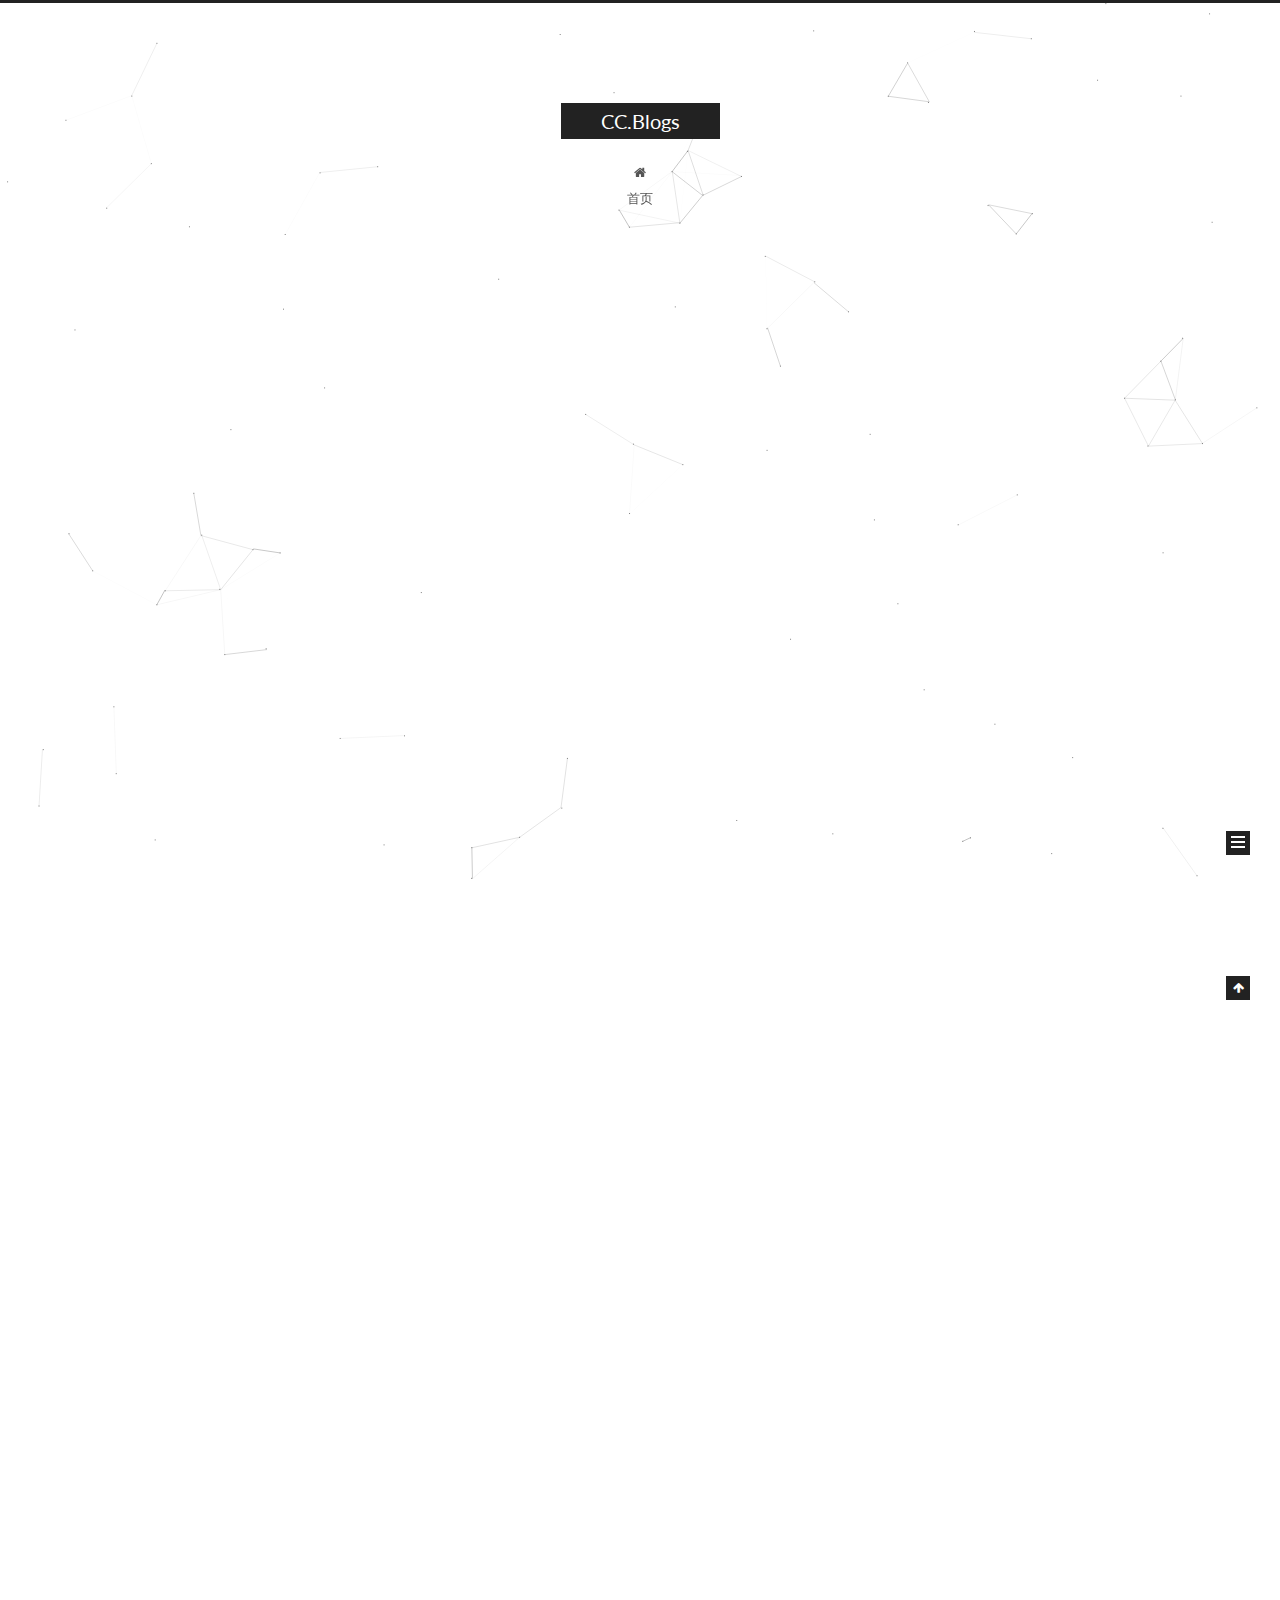
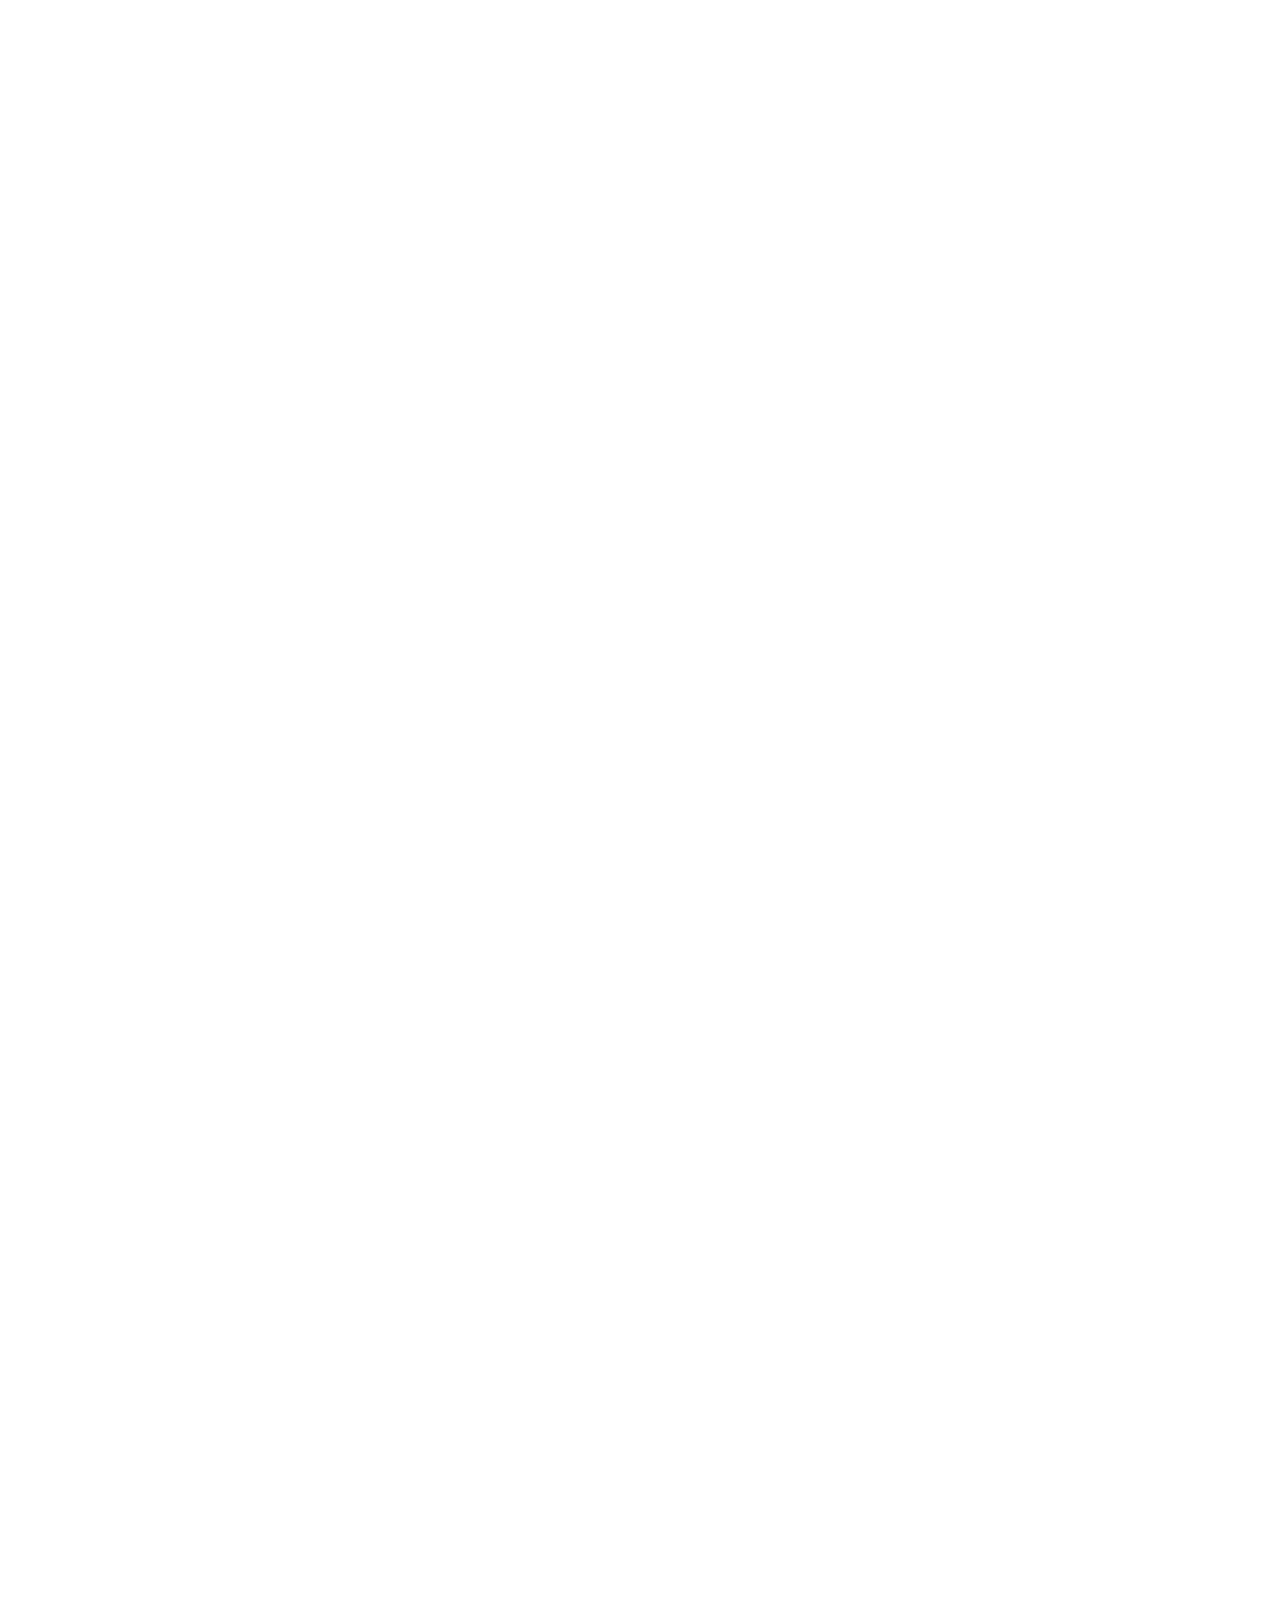
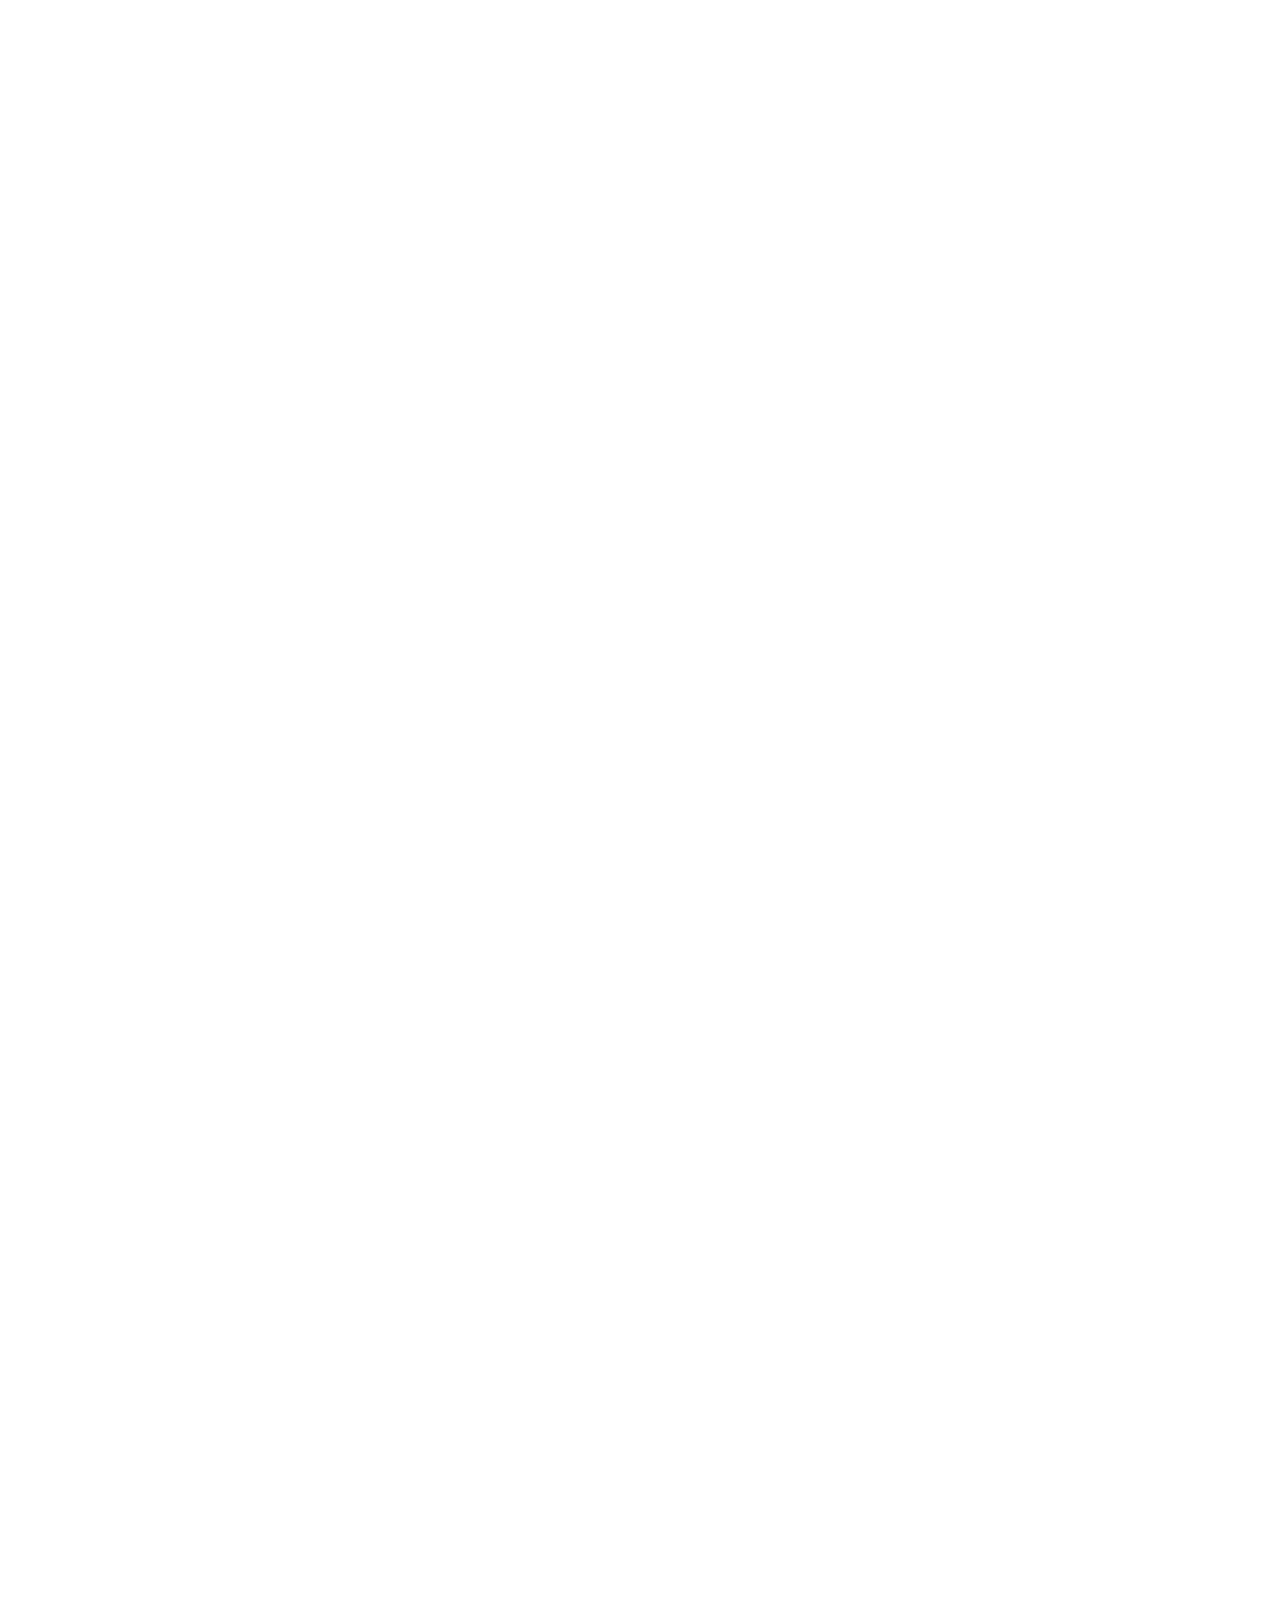
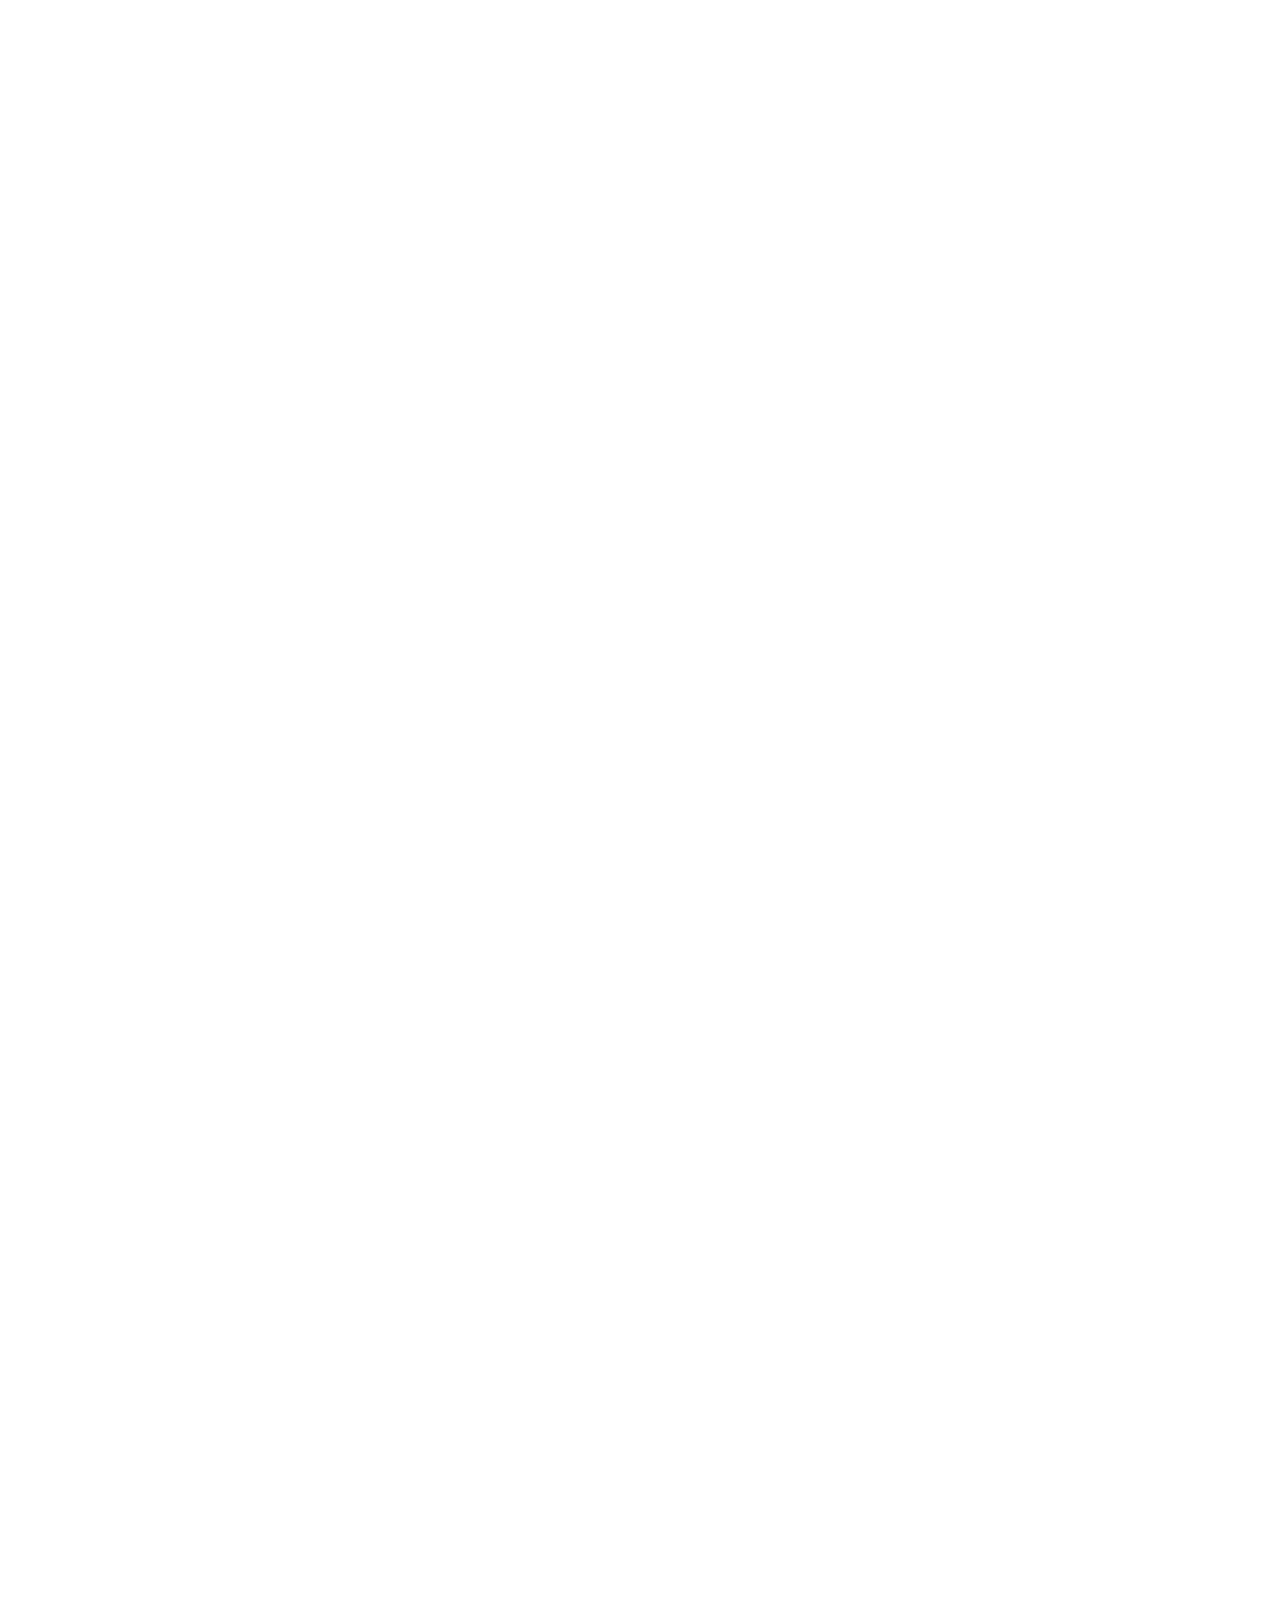
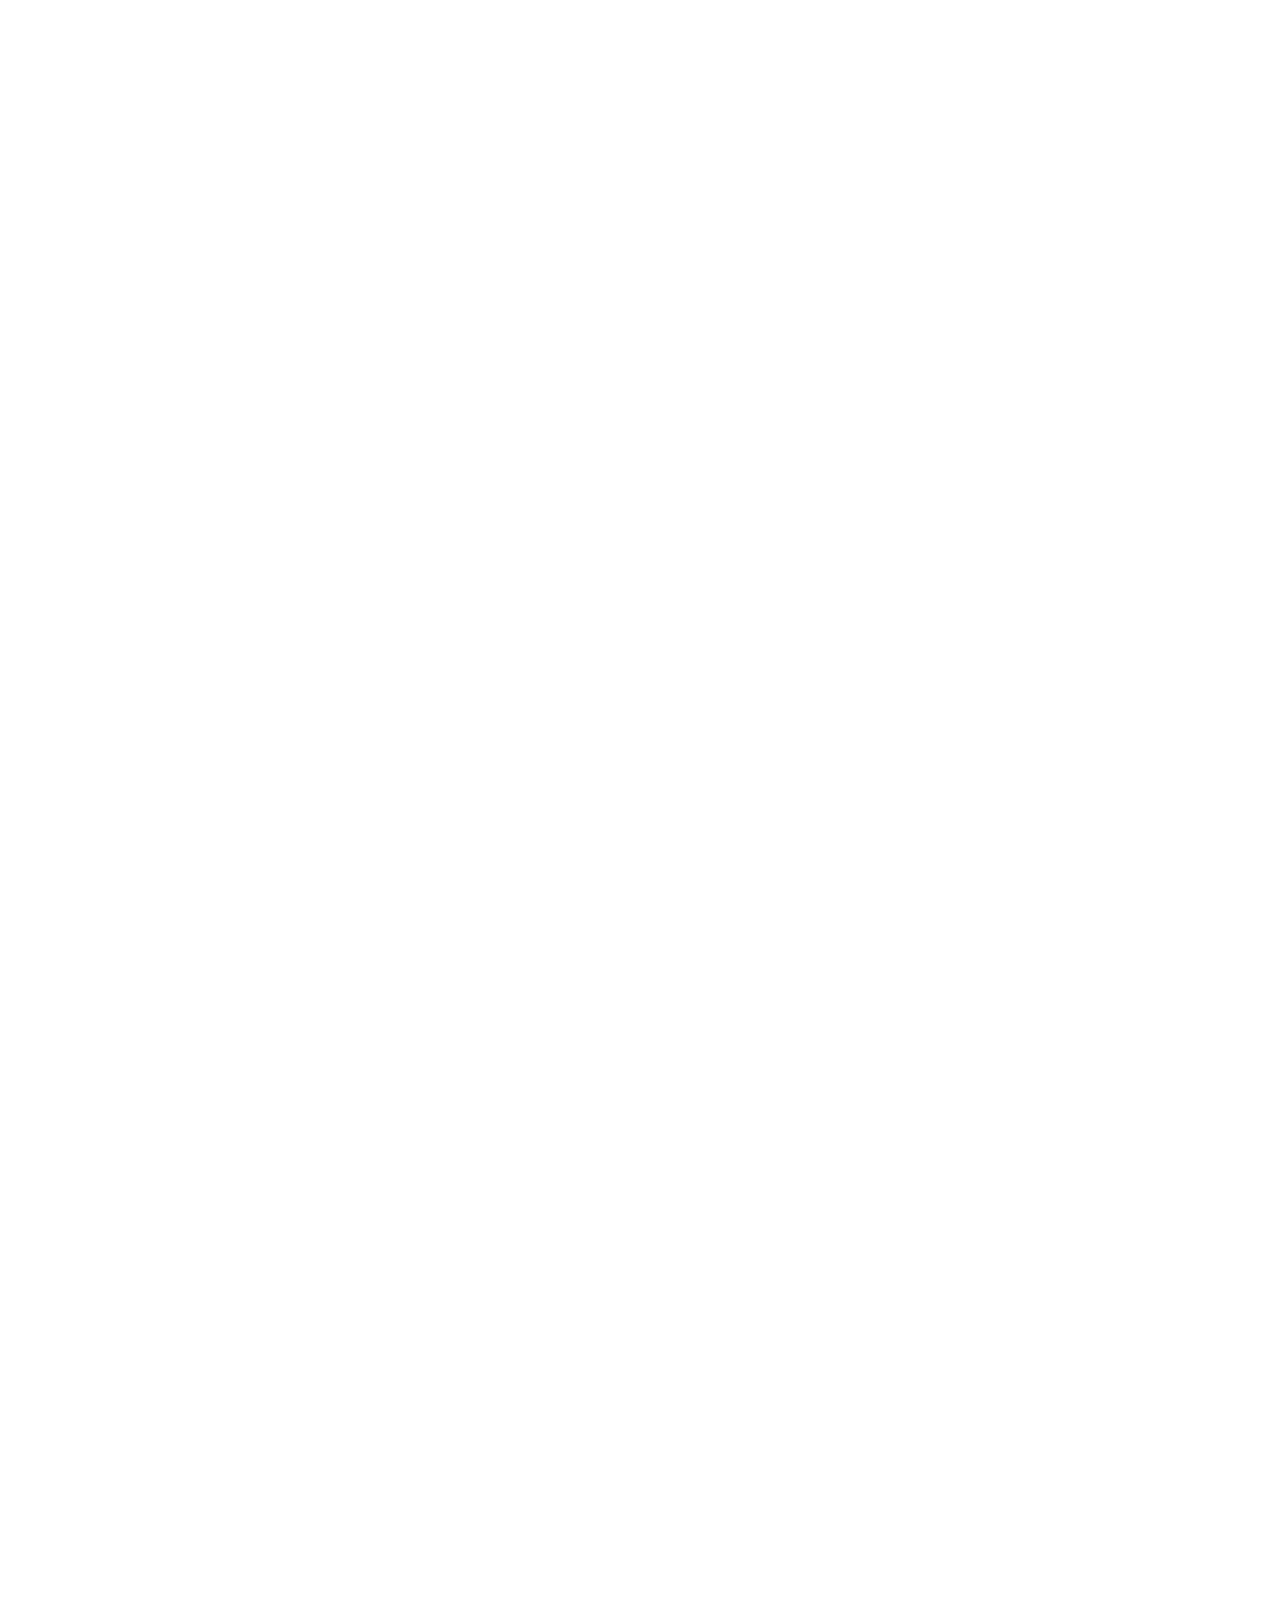
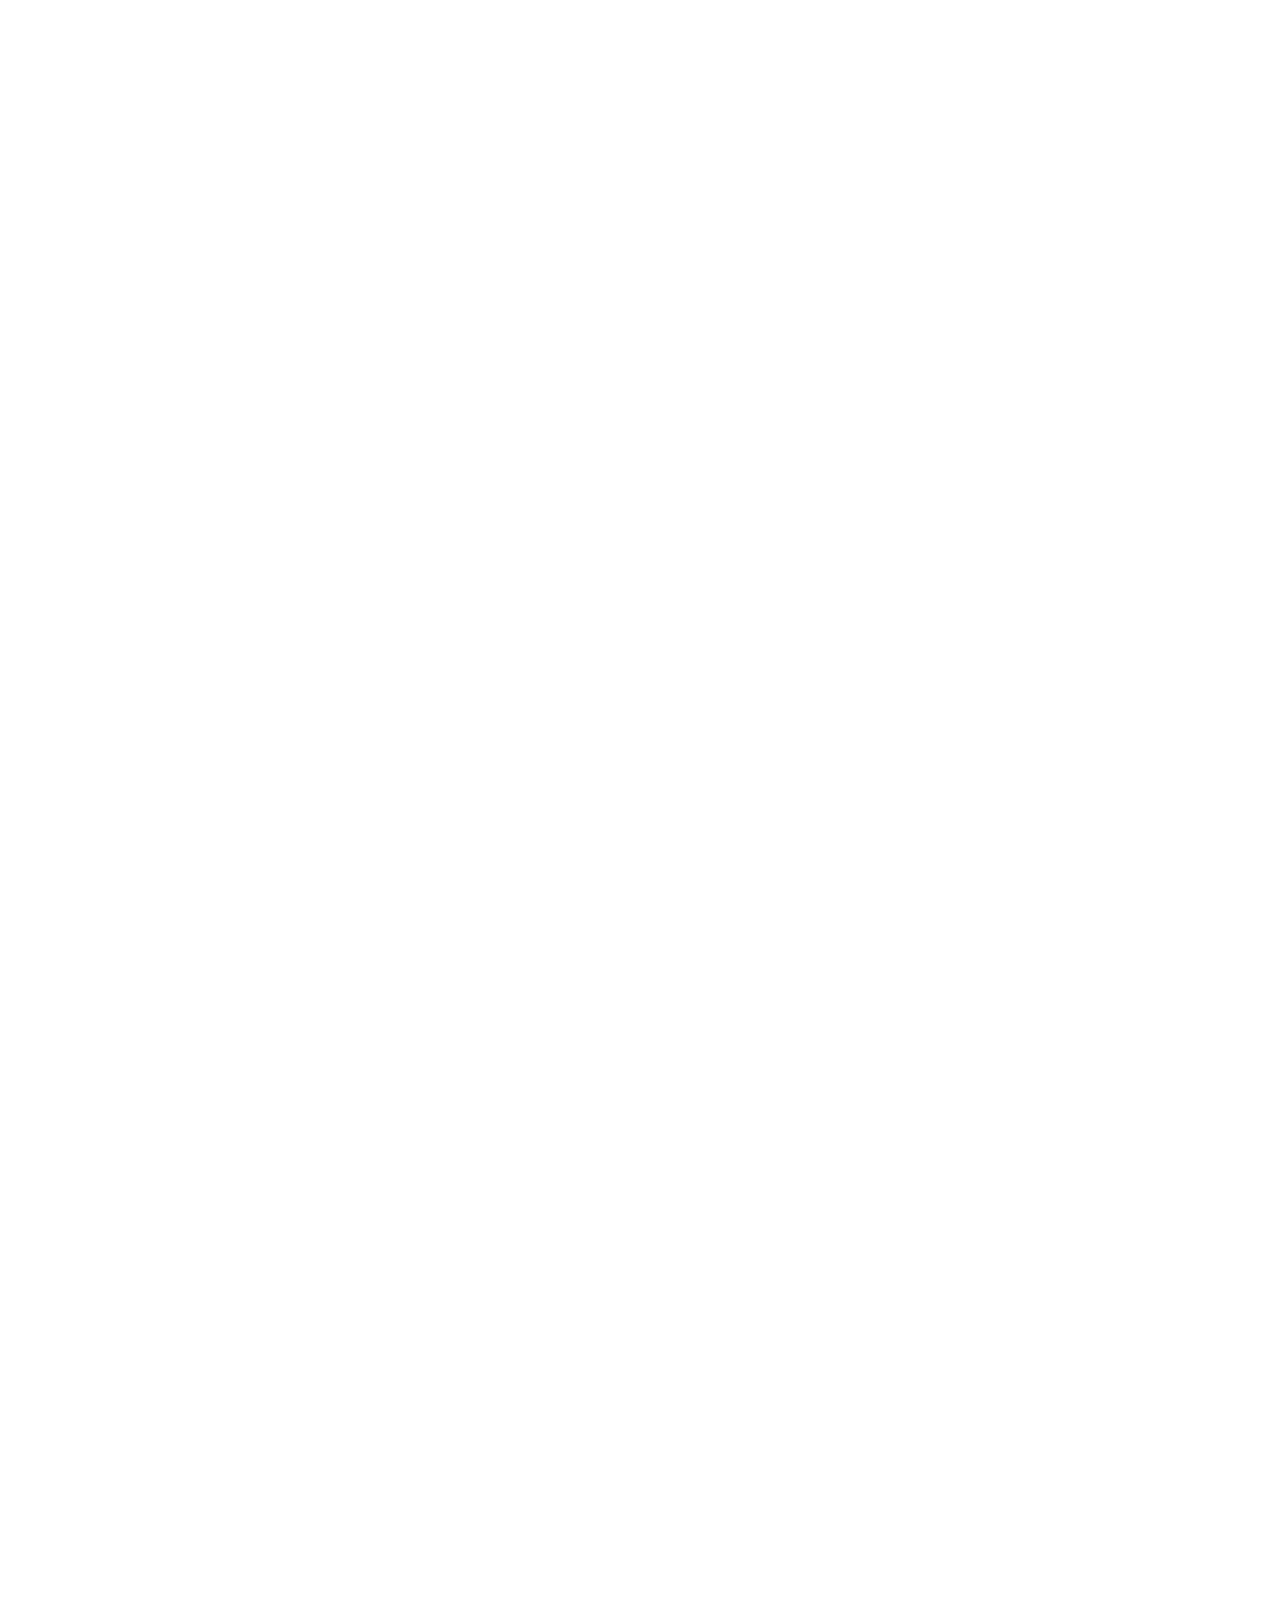
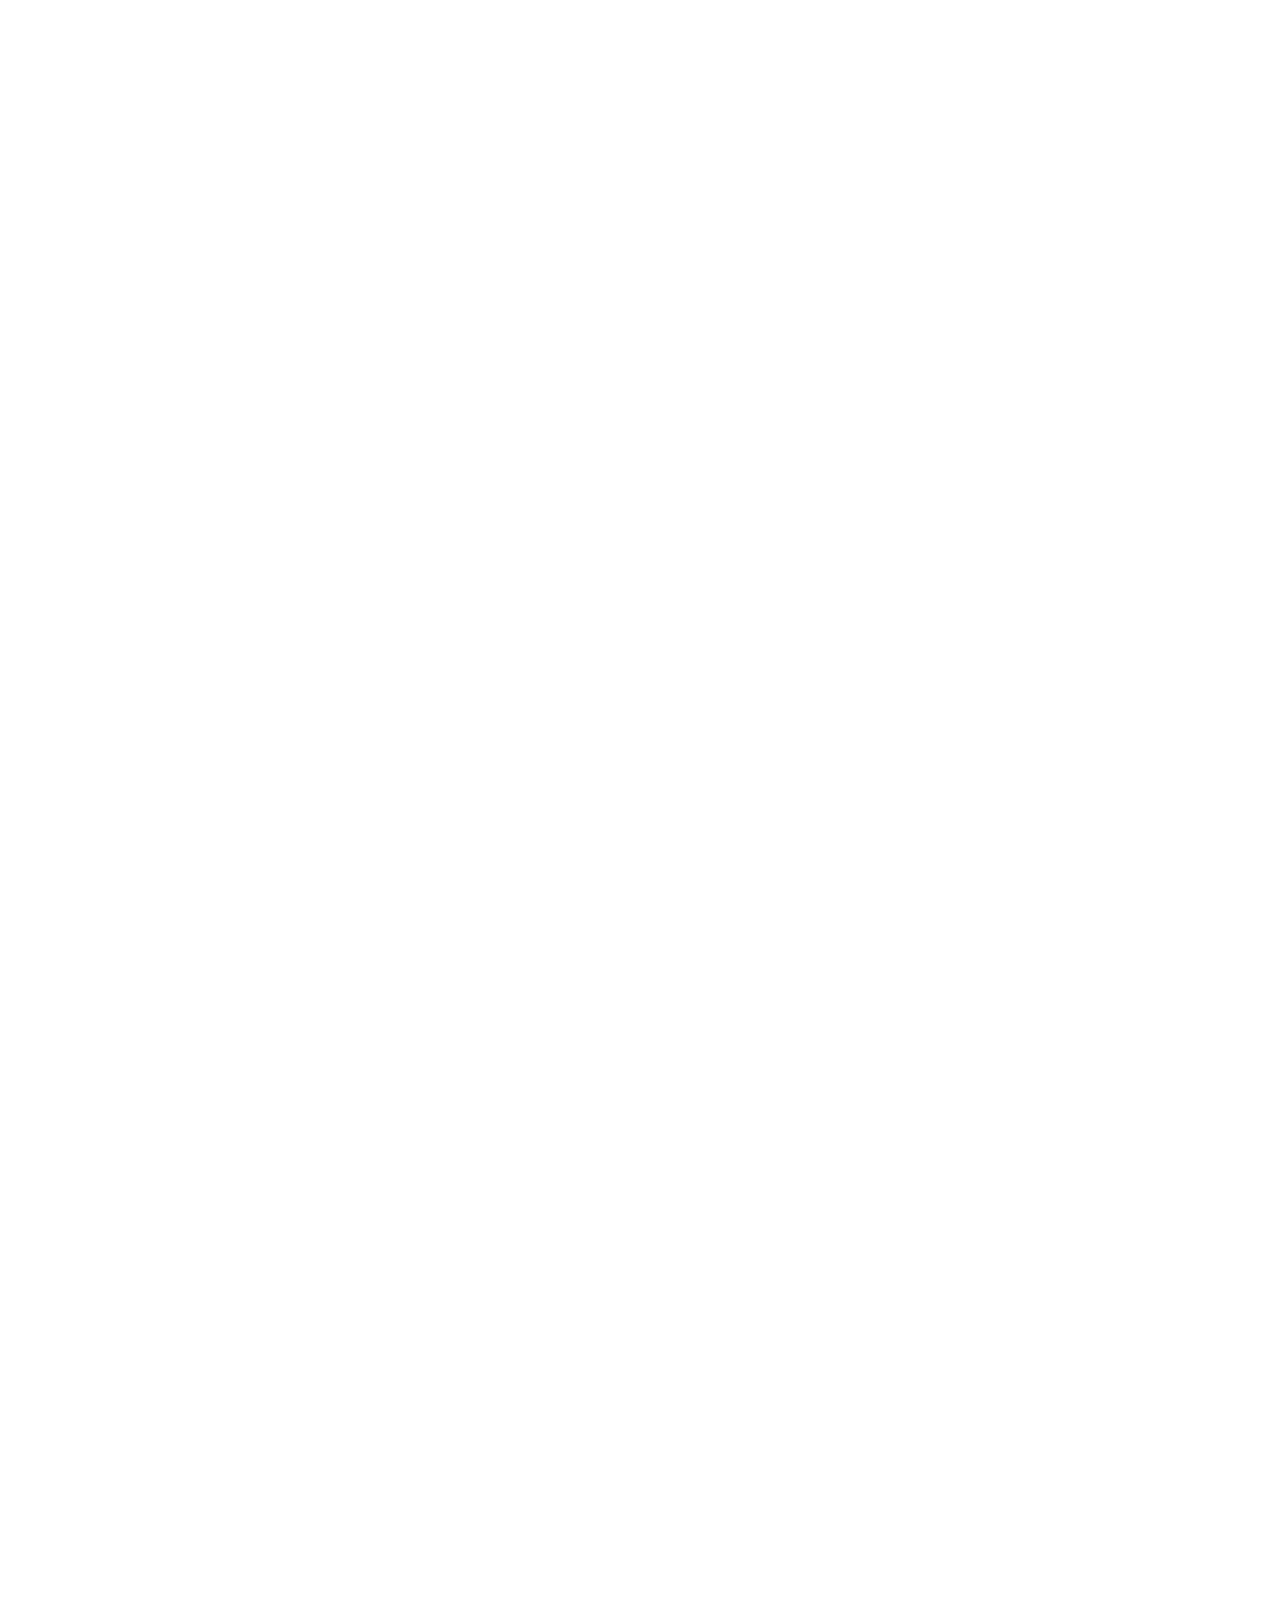
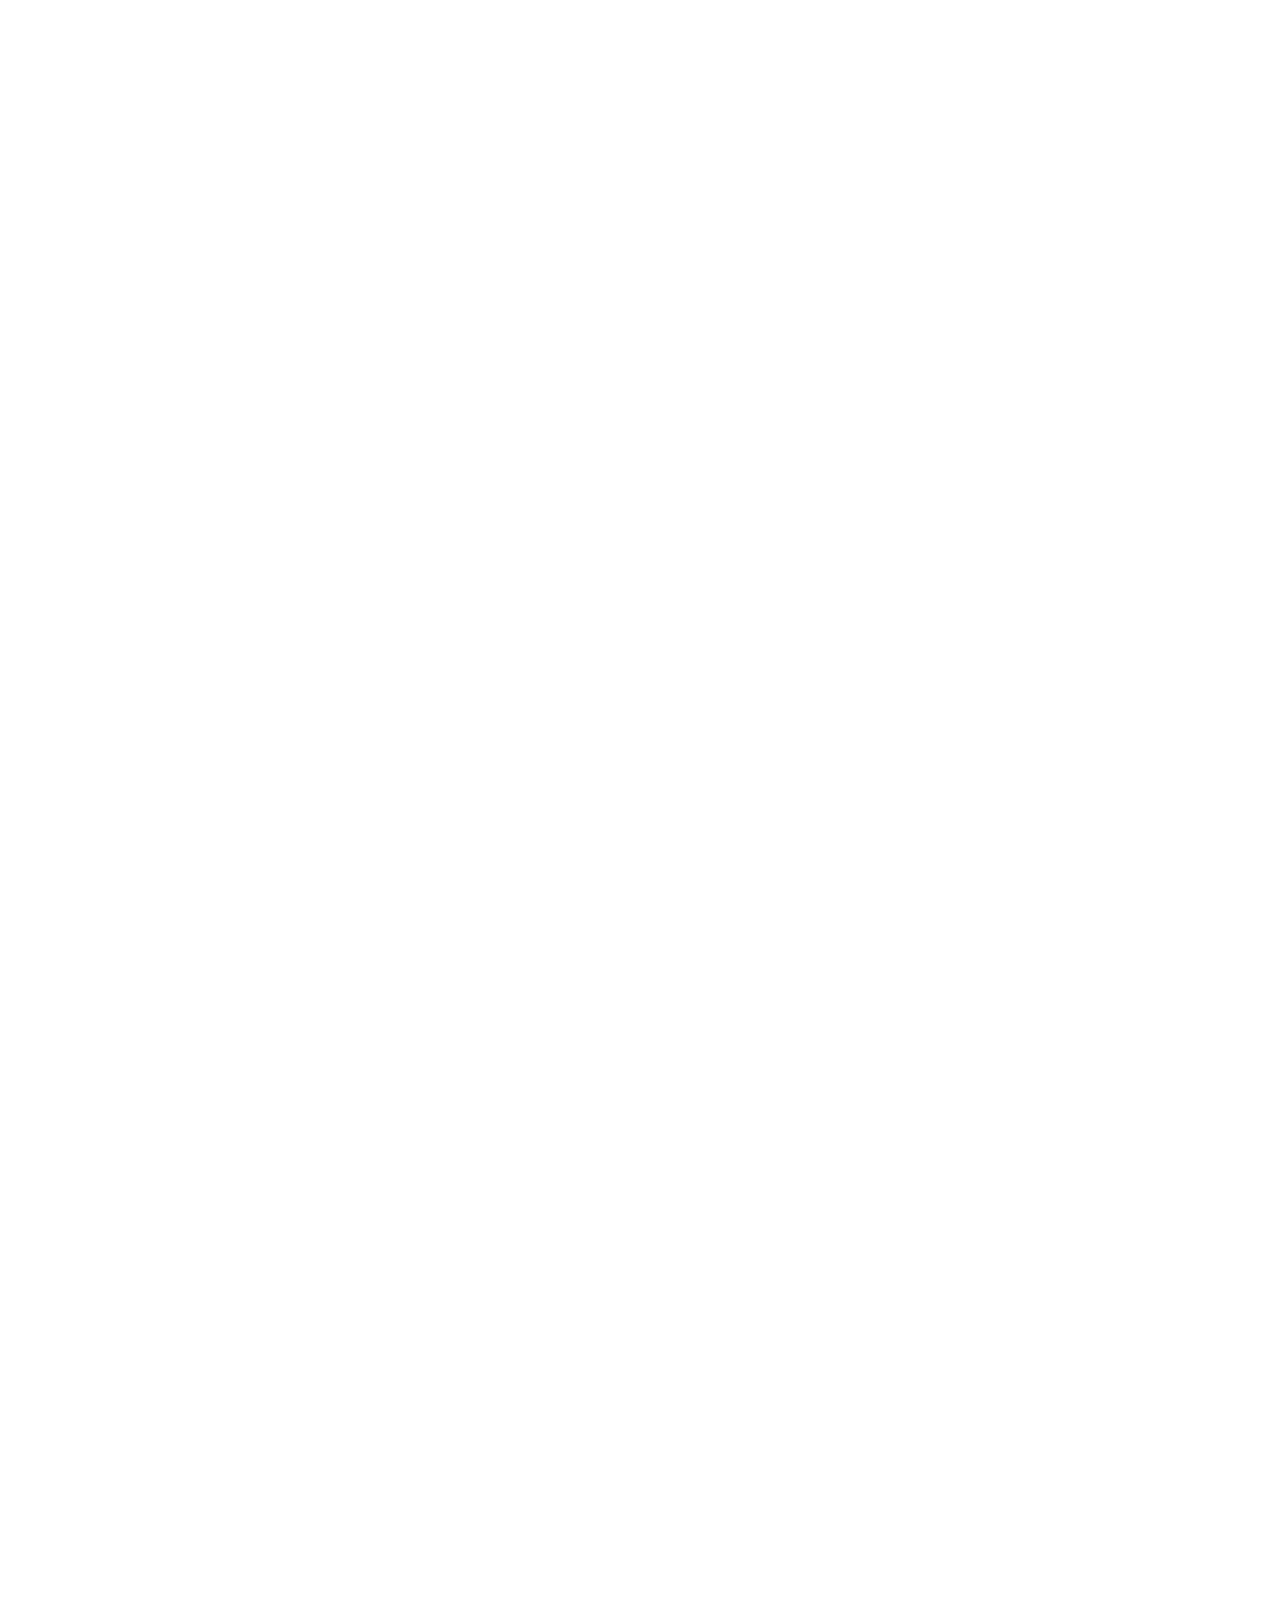
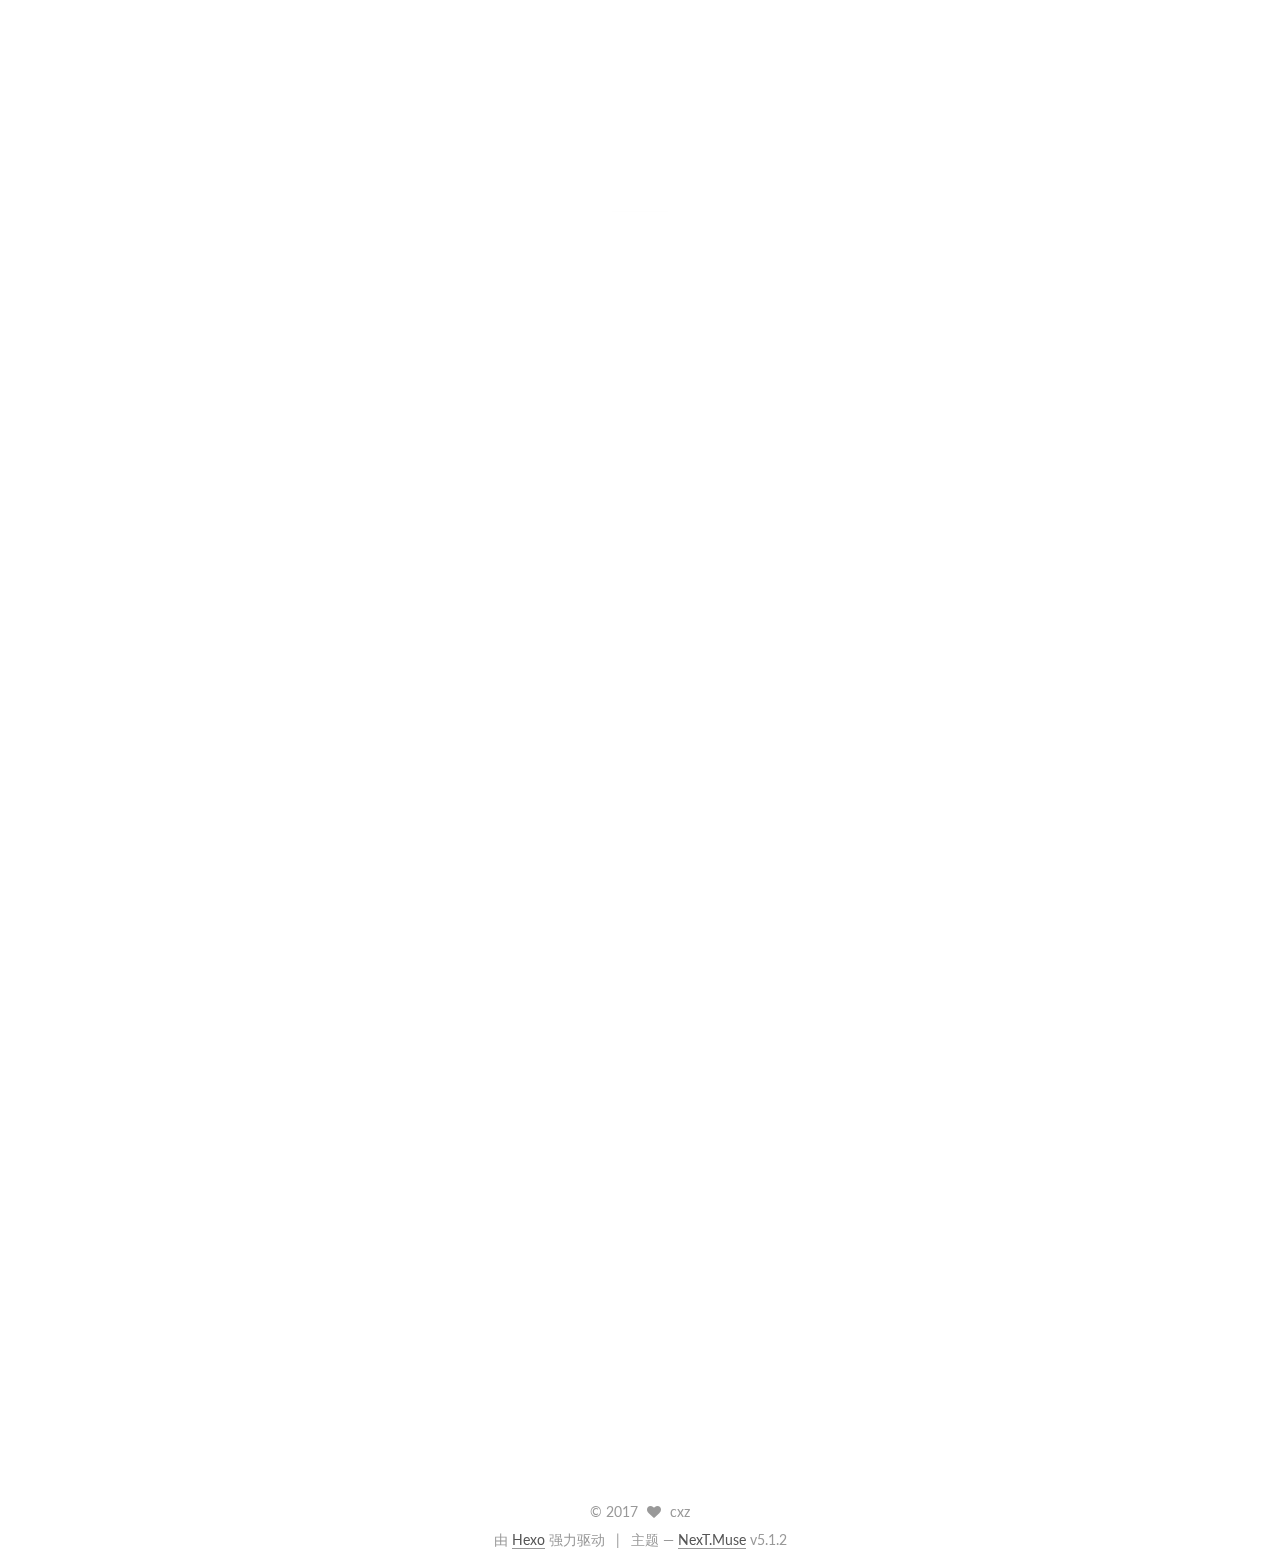
==== commit 92f7f9a2: "Site updated: 2017-09-24 14:11:21" ====
--- a/index.html
+++ b/index.html
@@ -974,6 +974,8 @@
   
 
 
+  
+
 
 
 
@@ -1001,6 +1003,9 @@
 
   
   <script type="text/javascript" src="/lib/fancybox/source/jquery.fancybox.pack.js?v=2.1.5"></script>
+
+  
+  <script type="text/javascript" src="/lib/canvas-nest/canvas-nest.min.js"></script>
 
 
   
--- a/css/main.css
+++ b/css/main.css
@@ -1818,7 +1818,7 @@
   width: 4px;
   height: 4px;
   border-radius: 50%;
-  background: #a7403c;
+  background: #1691b5;
 }
 .links-of-blogroll {
   font-size: 13px;
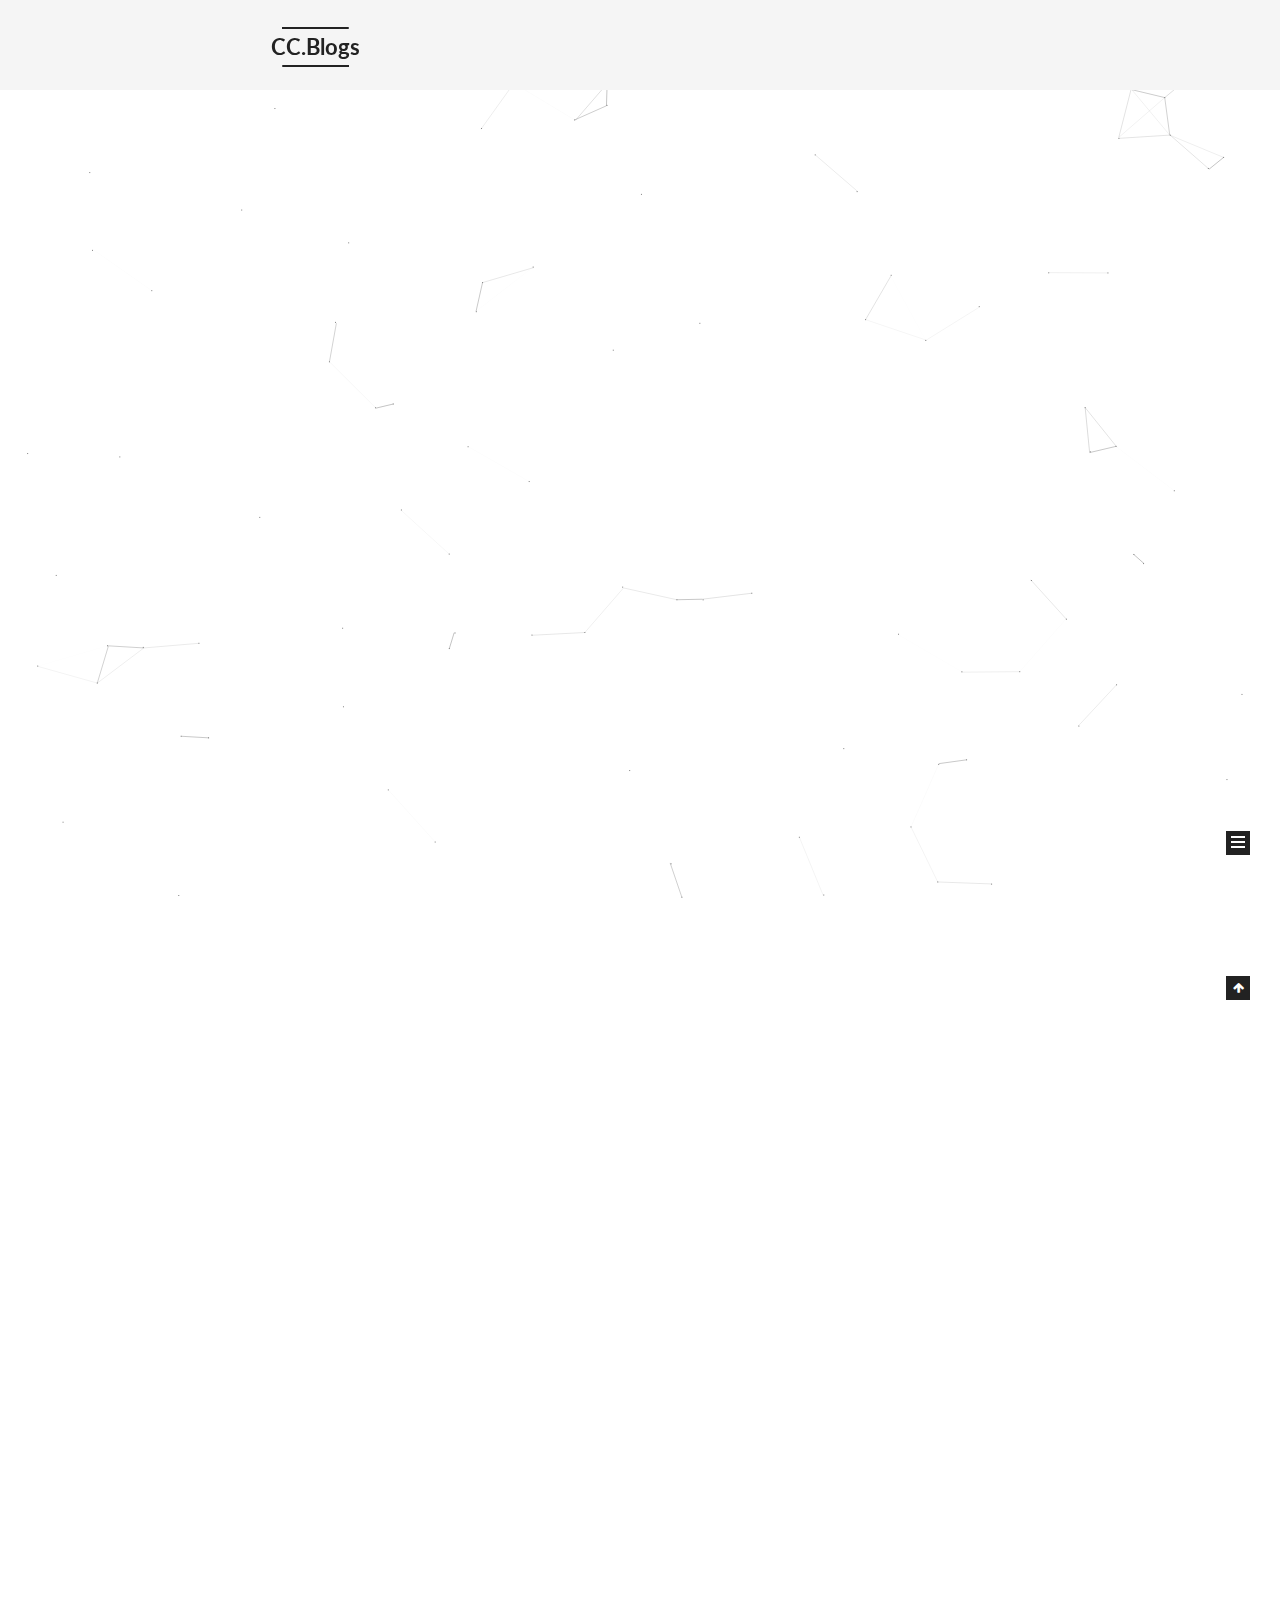
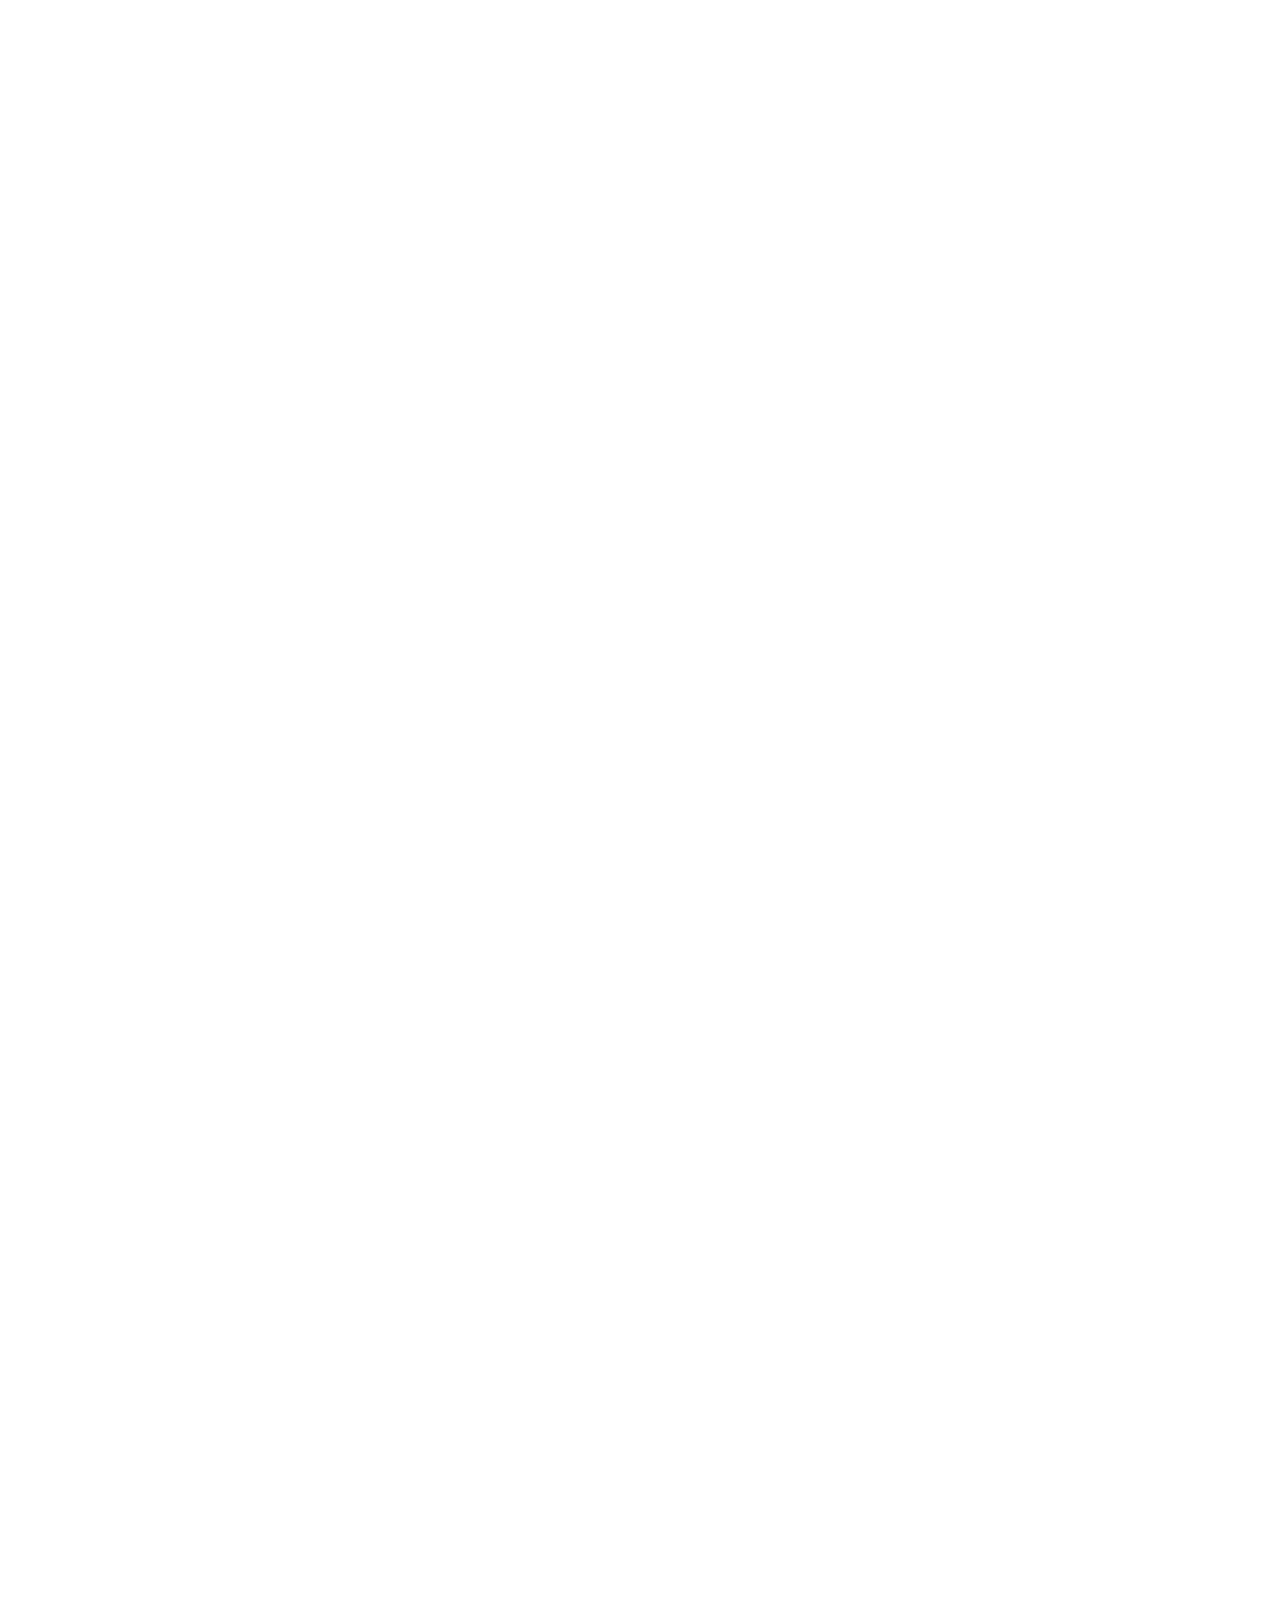
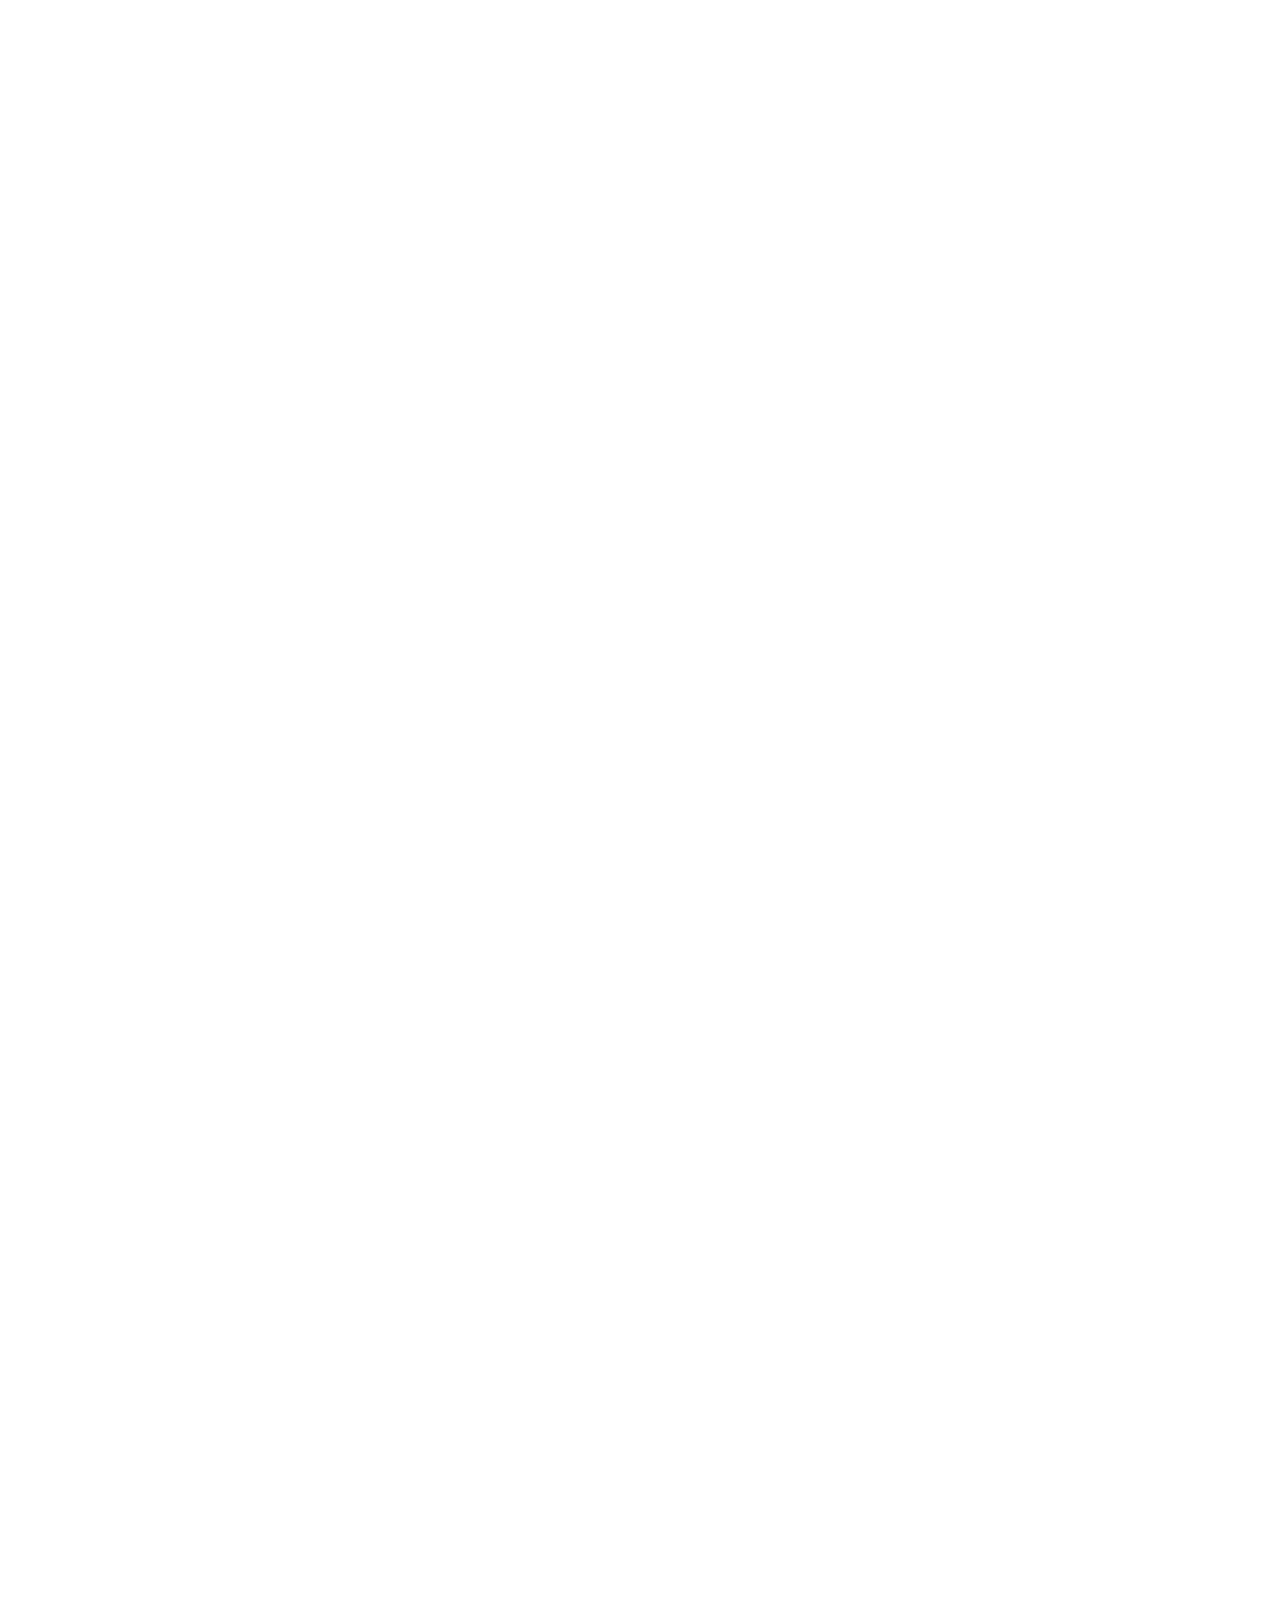
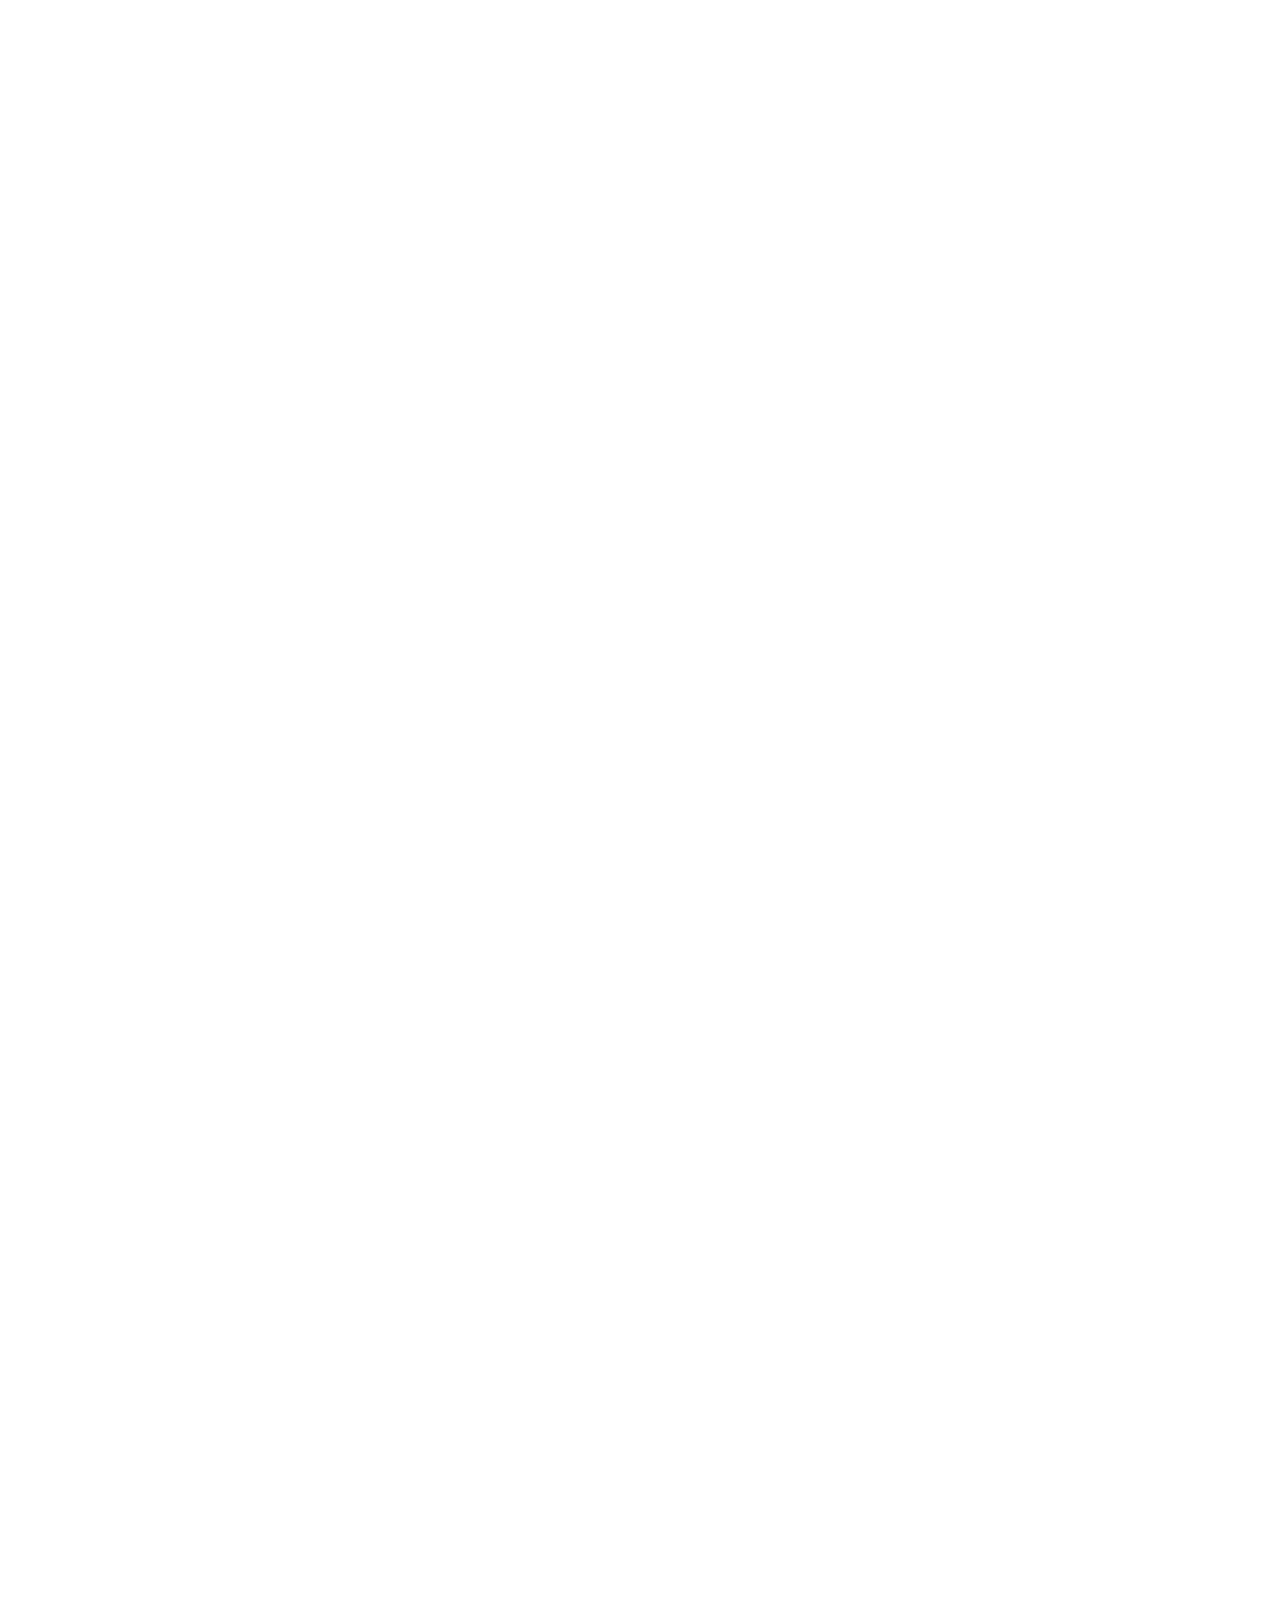
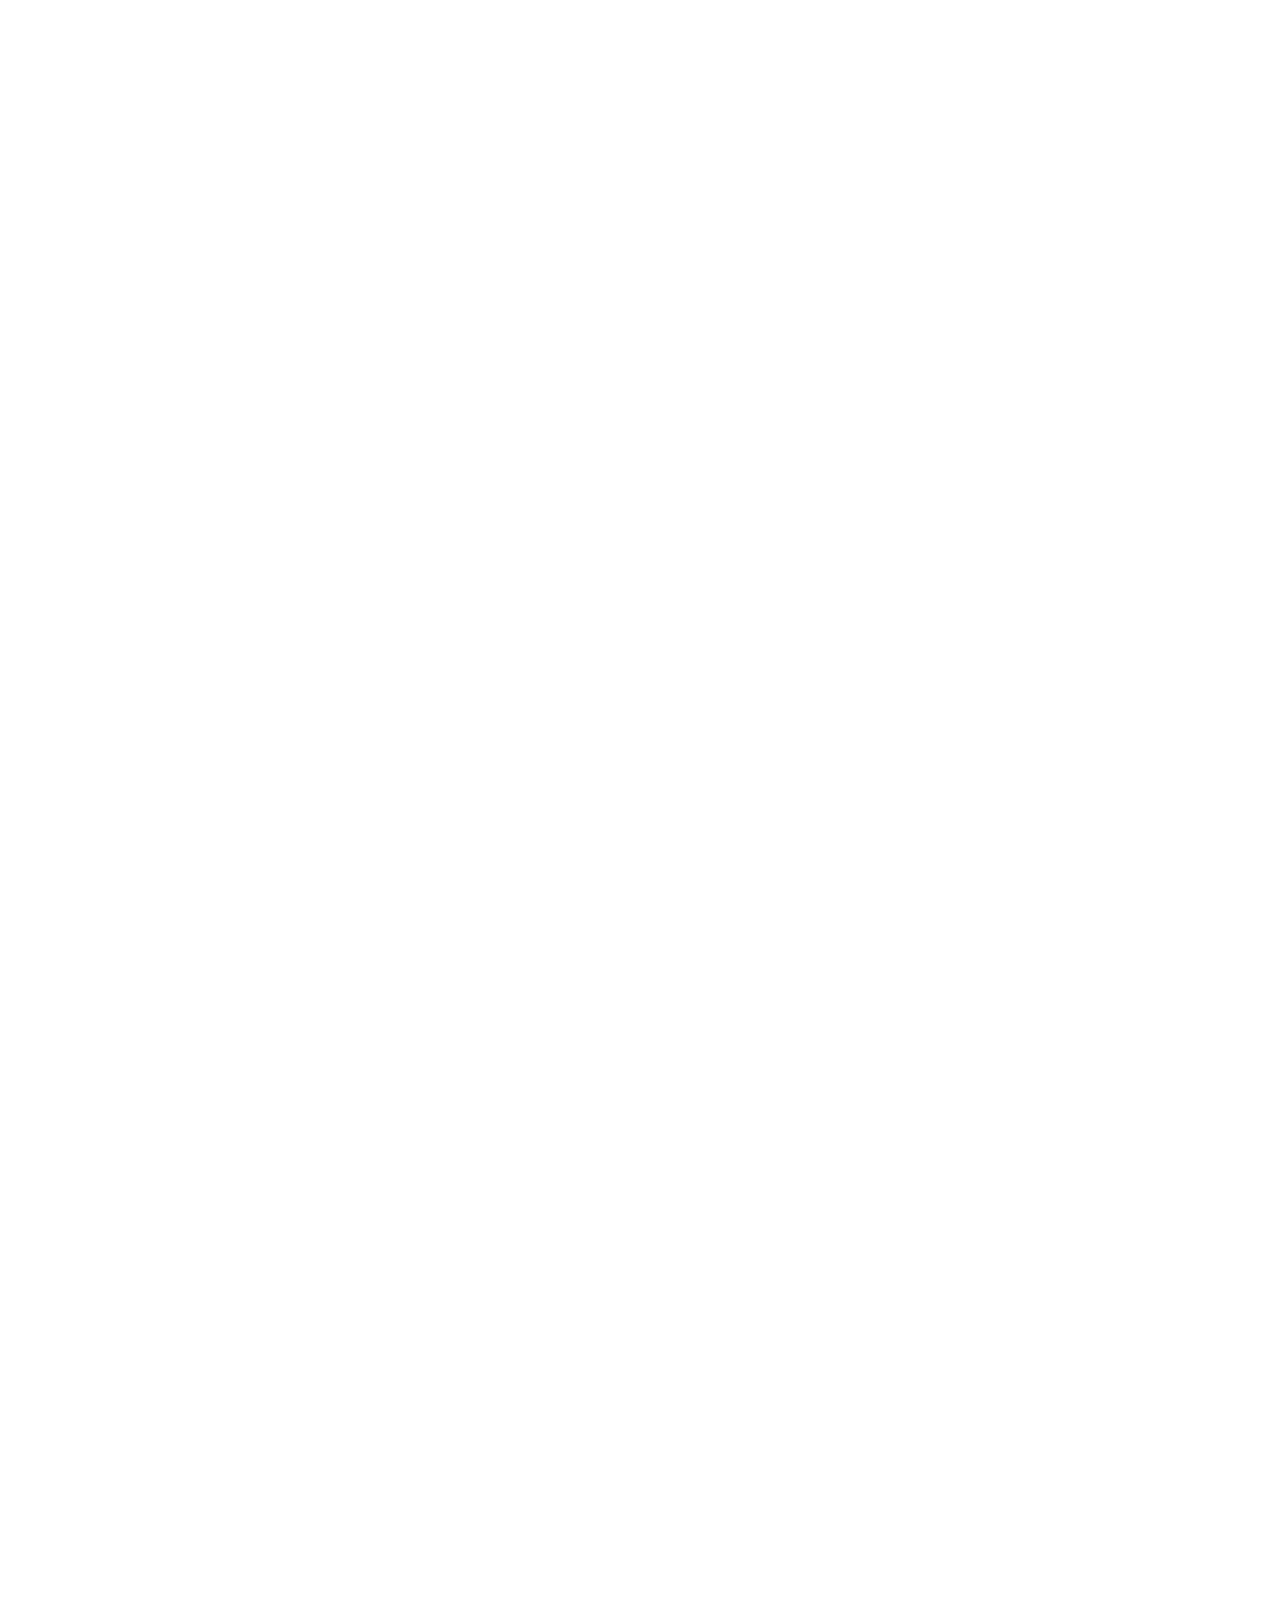
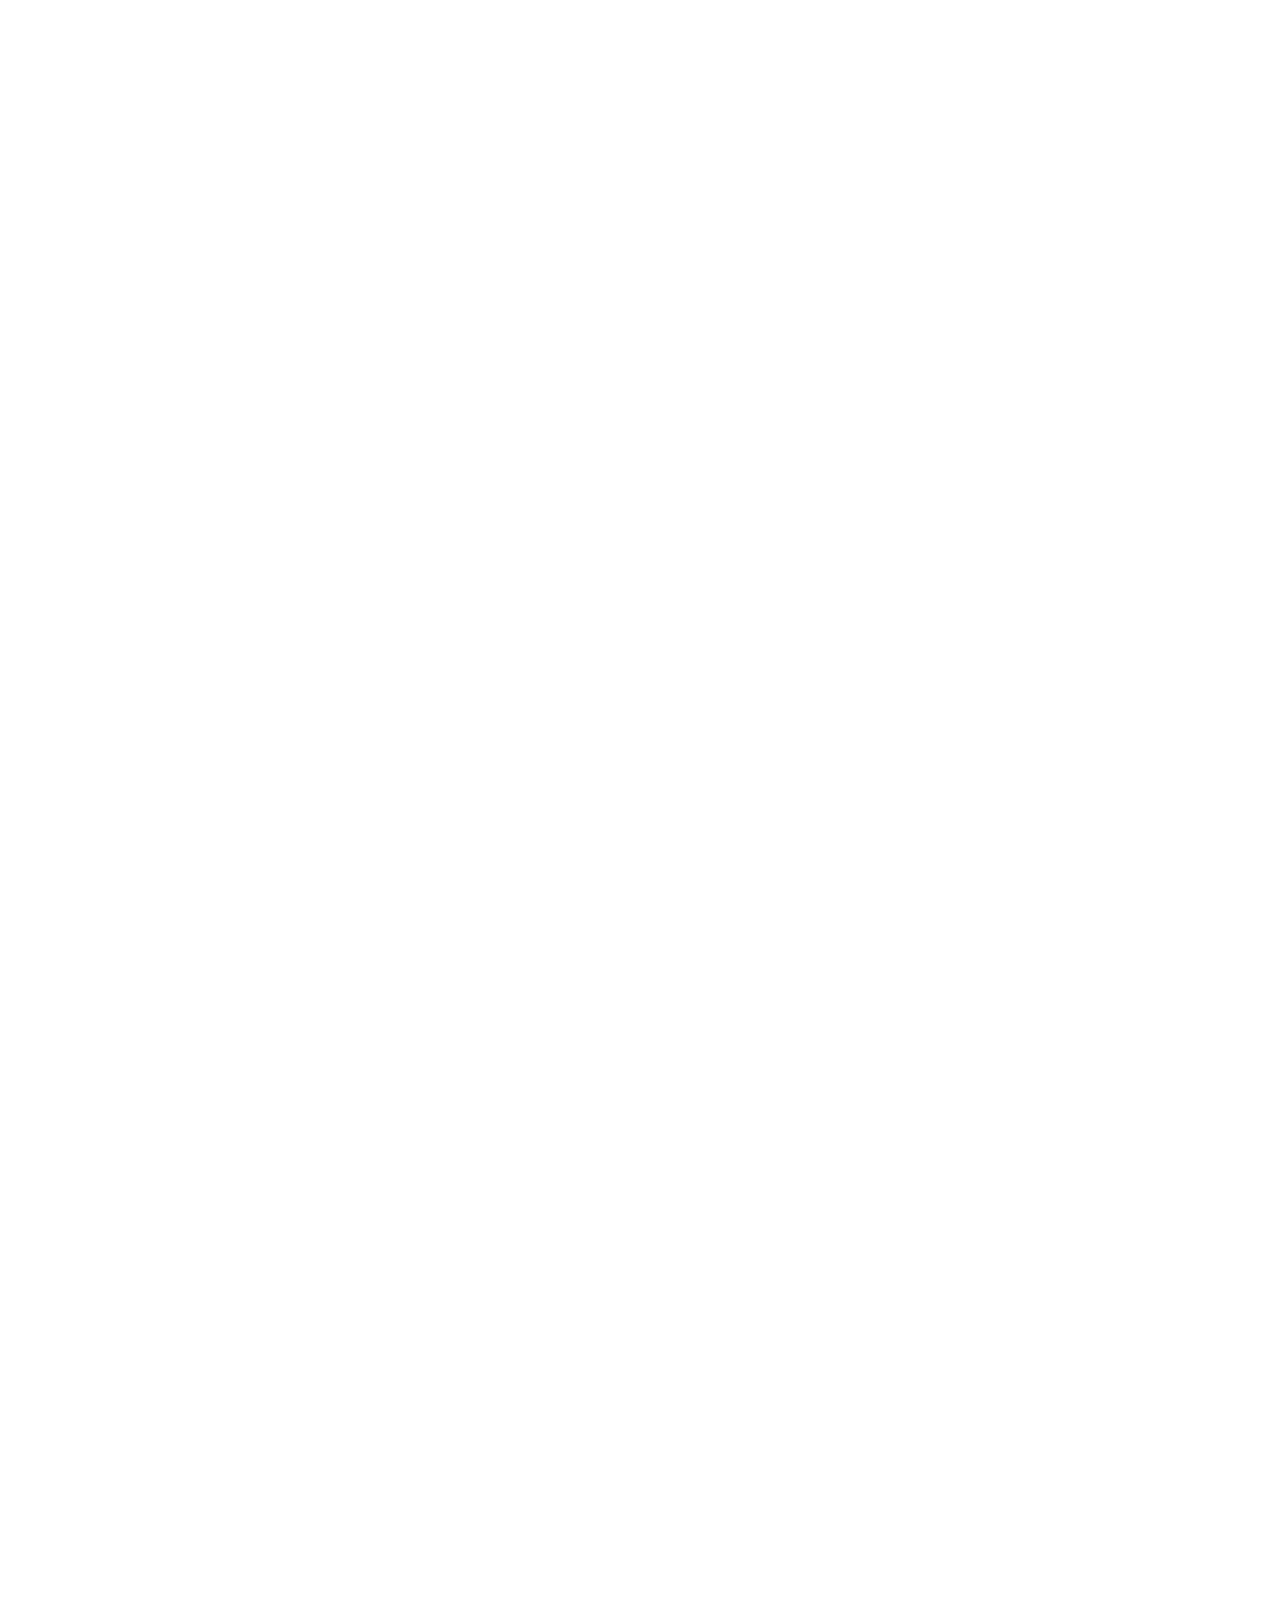
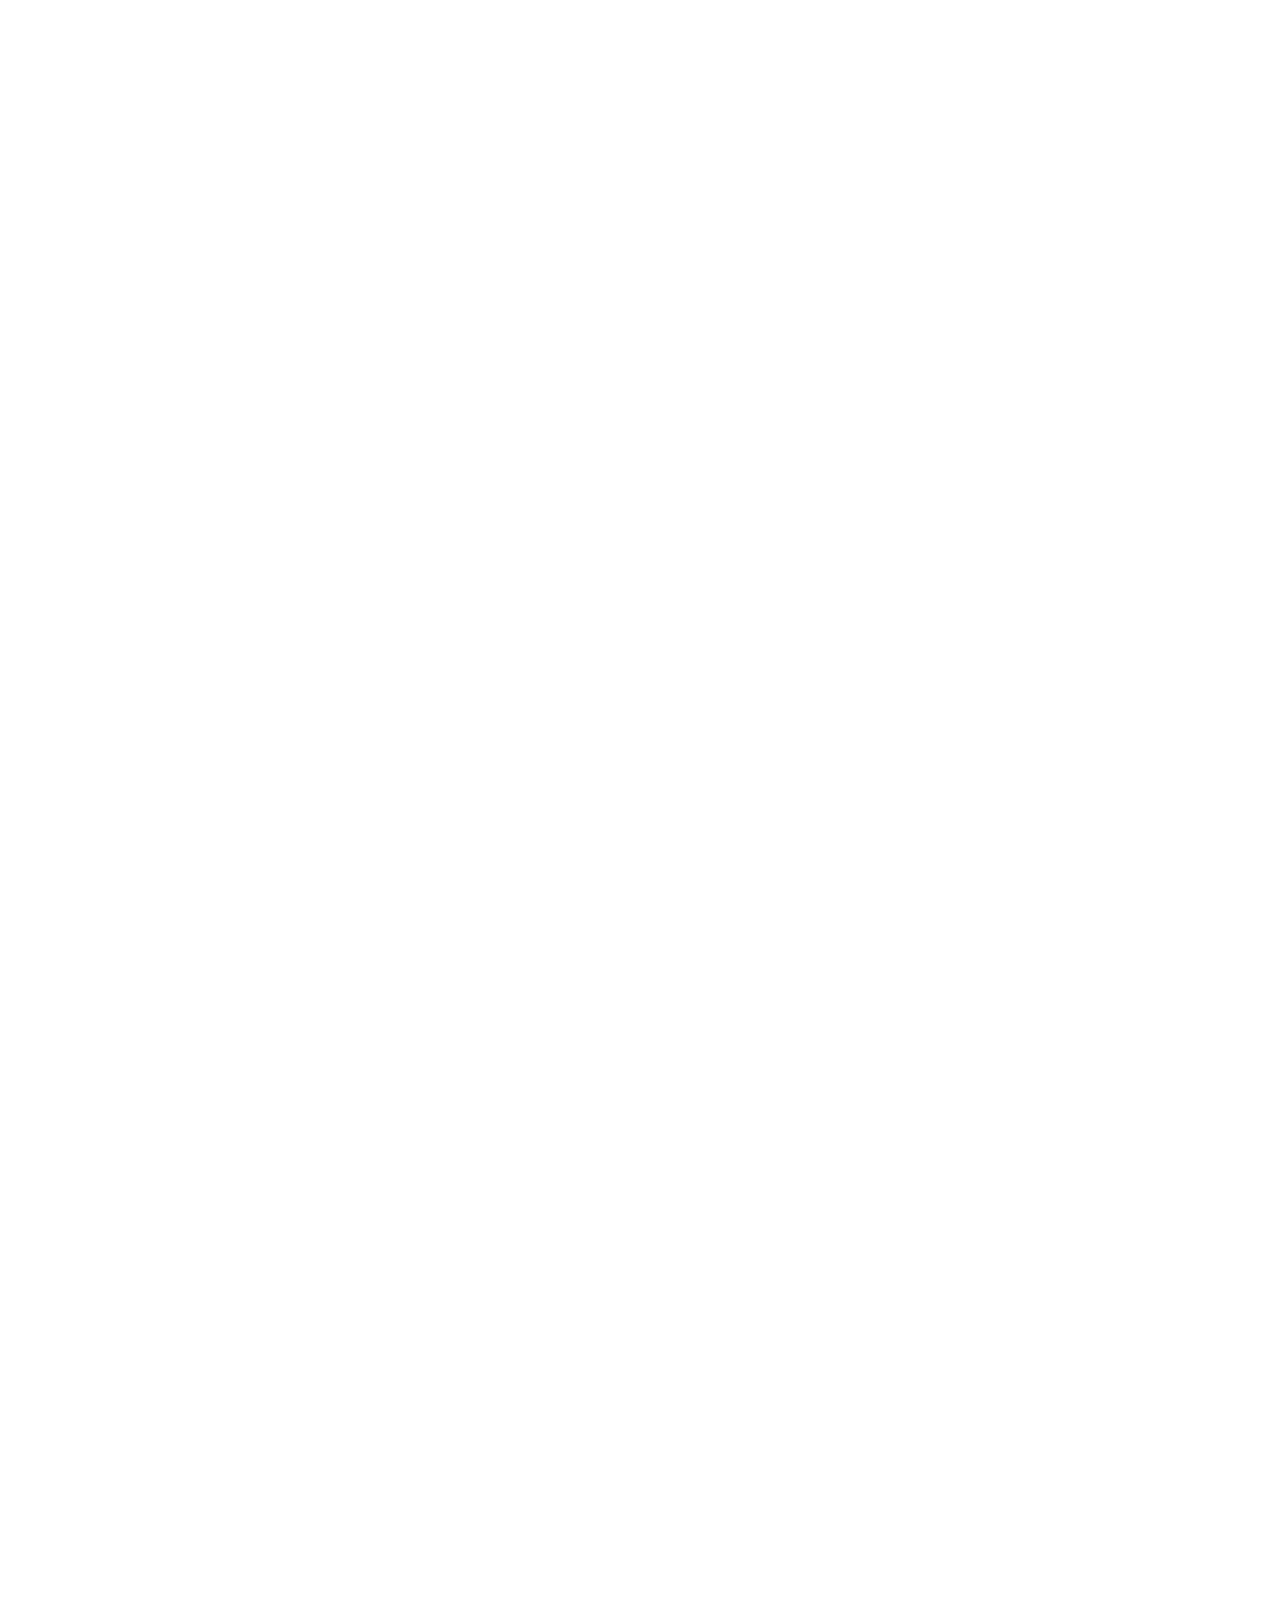
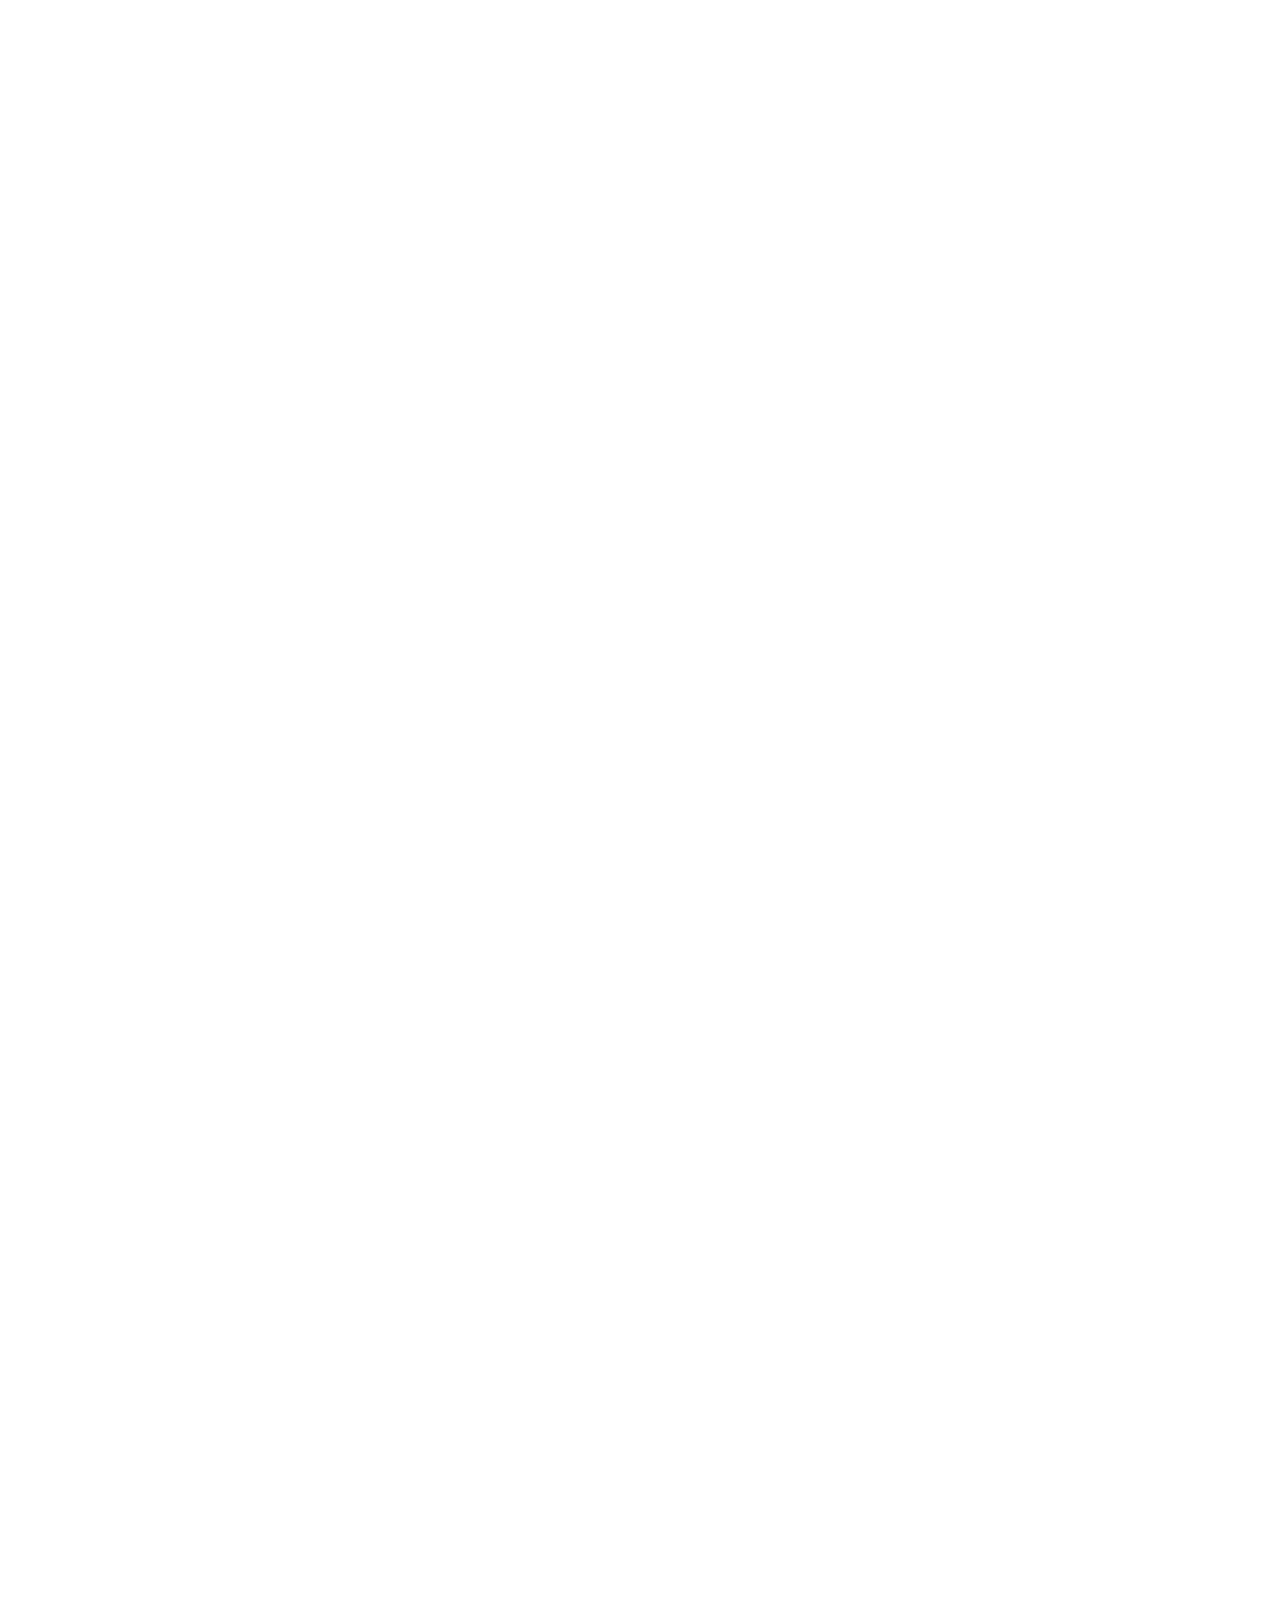
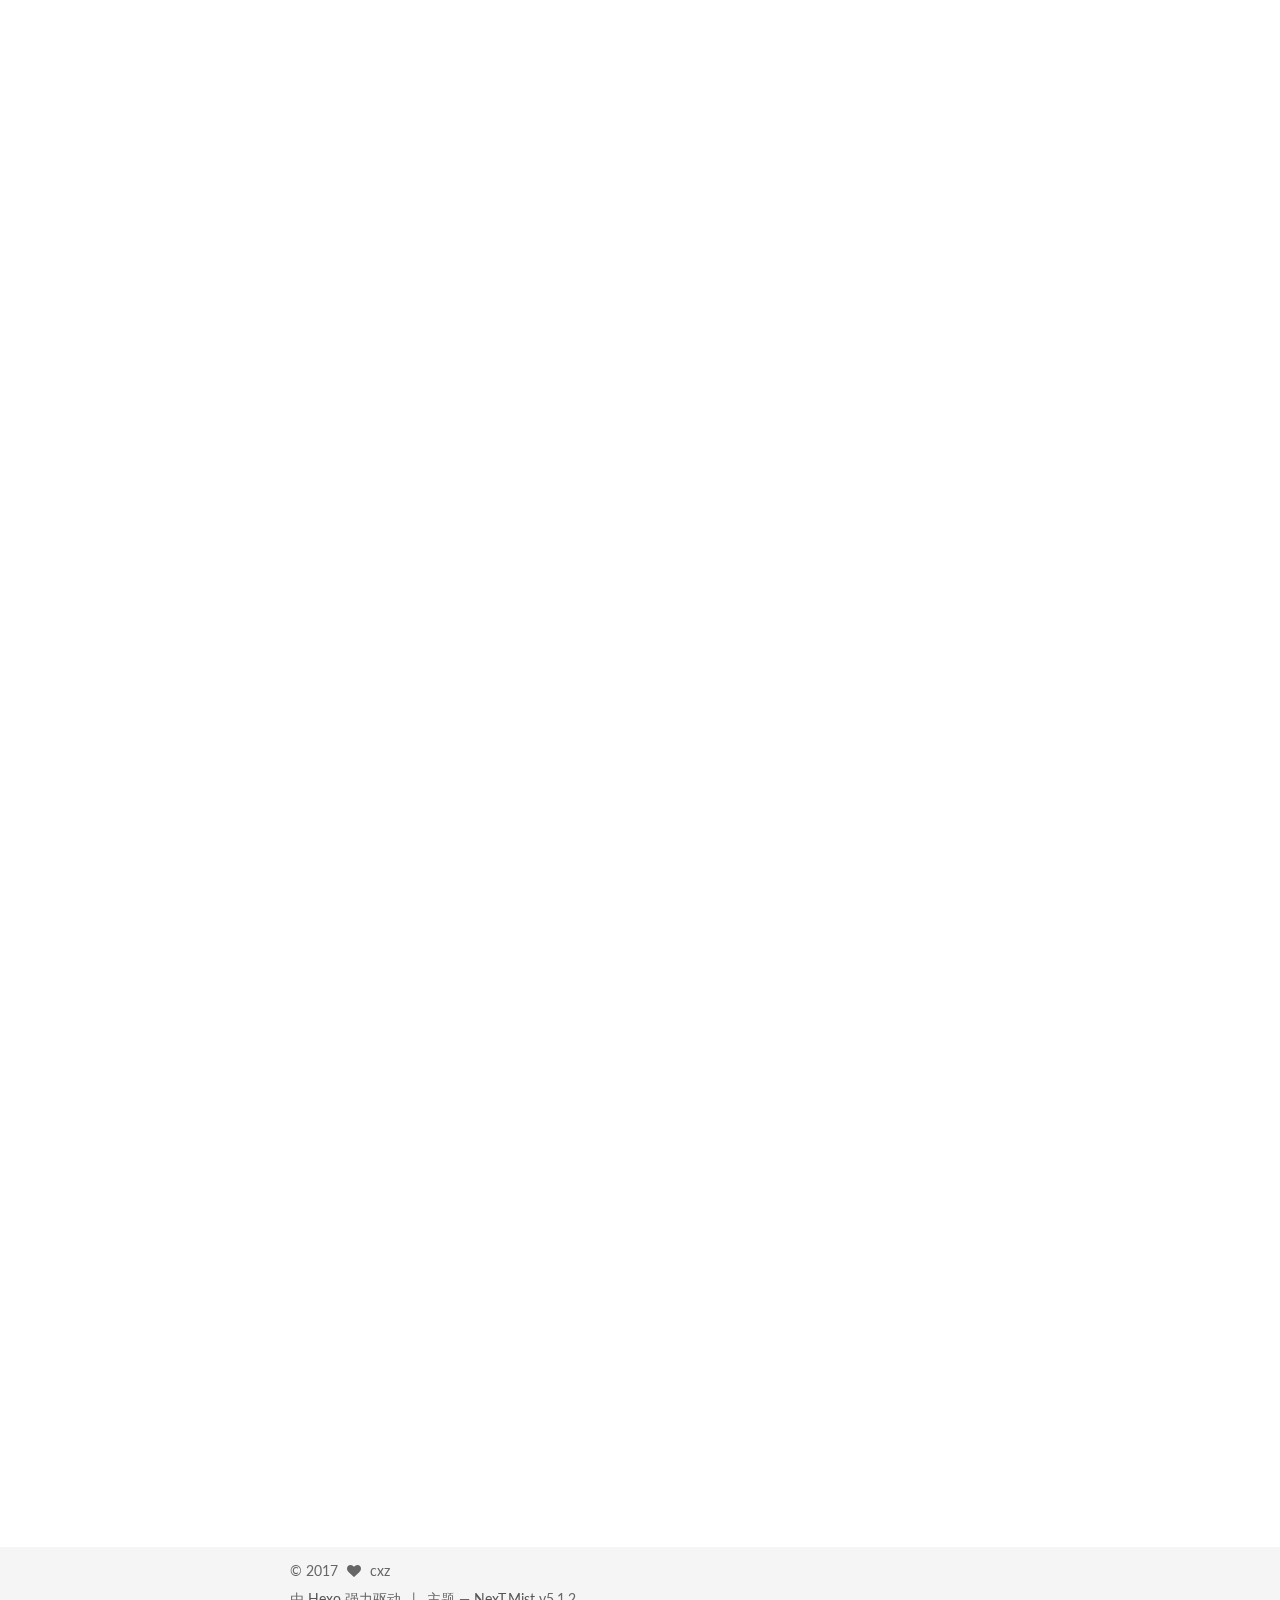
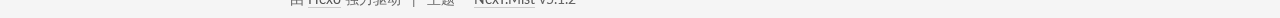
==== commit 8c0557d8: "Site updated: 2017-09-24 14:43:21" ====
--- a/index.html
+++ b/index.html
@@ -5,7 +5,7 @@
   
 
 
-<html class="theme-next muse use-motion" lang="zh-Hans">
+<html class="theme-next mist use-motion" lang="zh-Hans">
 <head>
   <meta charset="UTF-8"/>
 <meta http-equiv="X-UA-Compatible" content="IE=edge" />
@@ -109,7 +109,7 @@
   var NexT = window.NexT || {};
   var CONFIG = {
     root: '/',
-    scheme: 'Muse',
+    scheme: 'Mist',
     version: '5.1.2',
     sidebar: {"position":"left","display":"post","offset":12,"offset_float":12,"b2t":false,"scrollpercent":false,"onmobile":false},
     fancybox: true,
@@ -931,7 +931,7 @@
 
   <span class="post-meta-divider">|</span>
 
-  <div class="theme-info">主题 &mdash; <a class="theme-link" href="https://github.com/iissnan/hexo-theme-next">NexT.Muse</a> v5.1.2</div>
+  <div class="theme-info">主题 &mdash; <a class="theme-link" href="https://github.com/iissnan/hexo-theme-next">NexT.Mist</a> v5.1.2</div>
 
 
         
--- a/css/main.css
+++ b/css/main.css
@@ -226,51 +226,51 @@
   margin: 20px 0 15px;
 }
 h1 {
+  font-size: 24px;
+}
+@media (max-width: 767px) {
+  h1 {
+    font-size: 20px;
+  }
+}
+h2 {
   font-size: 22px;
 }
 @media (max-width: 767px) {
-  h1 {
+  h2 {
     font-size: 18px;
   }
 }
-h2 {
+h3 {
   font-size: 20px;
 }
 @media (max-width: 767px) {
-  h2 {
+  h3 {
     font-size: 16px;
   }
 }
-h3 {
+h4 {
   font-size: 18px;
 }
 @media (max-width: 767px) {
-  h3 {
+  h4 {
     font-size: 14px;
   }
 }
-h4 {
+h5 {
   font-size: 16px;
 }
 @media (max-width: 767px) {
-  h4 {
+  h5 {
     font-size: 12px;
   }
 }
-h5 {
+h6 {
   font-size: 14px;
 }
 @media (max-width: 767px) {
-  h5 {
+  h6 {
     font-size: 10px;
-  }
-}
-h6 {
-  font-size: 12px;
-}
-@media (max-width: 767px) {
-  h6 {
-    font-size: 8px;
   }
 }
 p {
@@ -1085,7 +1085,7 @@
 }
 .site-meta {
   margin: 0;
-  text-align: center;
+  text-align: left;
 }
 @media (max-width: 767px) {
   .site-meta {
@@ -1096,12 +1096,12 @@
   position: relative;
   display: inline-block;
   padding: 0 40px;
-  color: #fff;
+  color: #222;
   background: #222;
   border-bottom: none;
 }
 .brand:hover {
-  color: #fff;
+  color: #222;
 }
 .logo {
   display: inline-block;
@@ -1333,7 +1333,7 @@
 .posts-collapse {
   position: relative;
   z-index: 1010;
-  margin-left: 55px;
+  margin-left: 0;
 }
 .posts-collapse::after {
   content: " ";
@@ -1539,9 +1539,9 @@
   margin-top: 50px;
 }
 .post-button .btn {
-  color: #fff;
+  color: #555;
   font-size: 14px;
-  background: #222;
+  background: transparent;
   border-radius: 0;
   line-height: 2;
   margin: 0 4px 8px 4px;
@@ -1818,7 +1818,7 @@
   width: 4px;
   height: 4px;
   border-radius: 50%;
-  background: #1691b5;
+  background: #9f9f63;
 }
 .links-of-blogroll {
   font-size: 13px;
@@ -2580,78 +2580,319 @@
 .page-post-detail .comments {
   overflow: hidden;
 }
-@media (max-width: 767px) {
-  .header-inner,
-  .container .main-inner,
+h1,
+h2,
+h3,
+h4,
+h5,
+h6 {
+  margin: 20px 0 10px;
+}
+p {
+  margin: 0 0 25px 0;
+}
+a {
+  border-bottom-color: #ccc;
+}
+hr {
+  margin: 20px 0;
+  height: 2px;
+}
+.main-inner {
+  margin-top: 80px;
+}
+.header {
+  background: #f5f5f5;
+}
+.header-inner {
+  padding: 25px 0 20px;
+}
+.header-inner:before,
+.header-inner:after {
+  content: " ";
+  display: table;
+}
+.header-inner:after {
+  clear: both;
+}
+@media (max-width: 767px) {
+  .header-inner {
+    width: auto;
+    margin-bottom: 50px;
+    padding: 10px;
+  }
+}
+.site-meta {
+  float: left;
+  margin-left: -20px;
+  line-height: normal;
+}
+@media (max-width: 767px) {
+  .site-meta {
+    margin-left: 10px;
+  }
+}
+.site-meta .brand {
+  padding: 2px 1px;
+  background: none;
+}
+@media (max-width: 767px) {
+  .site-meta .brand {
+    display: block;
+  }
+}
+.site-meta .logo {
+  display: none;
+}
+.site-meta .site-title {
+  font-size: 22px;
+  font-weight: bolder;
+}
+@media (max-width: 767px) {
+  .site-meta .site-title {
+    line-height: 34px;
+  }
+}
+.logo-line-before,
+.logo-line-after {
+  display: block;
+  overflow: hidden;
+  margin: 0 auto;
+  width: 75%;
+}
+@media (max-width: 767px) {
+  .logo-line-before,
+  .logo-line-after {
+    display: none;
+  }
+}
+.logo-line-before i,
+.logo-line-after i {
+  position: relative;
+  display: block;
+  height: 2px;
+  background: #222;
+}
+@media (max-width: 767px) {
+  .logo-line-before i,
+  .logo-line-after i {
+    height: 3px;
+  }
+}
+.use-motion .logo-line-before i {
+  left: -100%;
+}
+.use-motion .logo-line-after i {
+  right: -100%;
+}
+.site-subtitle {
+  display: none;
+}
+.site-nav-toggle {
+  position: static;
+  float: right;
+}
+.menu {
+  float: right;
+  margin: 8px 0 0 0;
+}
+@media (max-width: 767px) {
+  .menu {
+    margin: 20px 0 0 0;
+    padding: 0;
+  }
+}
+.menu br {
+  display: none;
+}
+.menu .menu-item {
+  margin: 0;
+}
+@media (max-width: 767px) {
+  .menu .menu-item {
+    display: block;
+  }
+}
+.menu .menu-item a {
+  padding: 0 10px;
+  background: none;
+  border: none;
+  border-radius: 2px;
+  transition-property: background;
+}
+@media (max-width: 767px) {
+  .menu .menu-item a {
+    text-align: left;
+  }
+}
+.menu .menu-item a:hover {
+  background: #e1e1e1;
+}
+.menu a::before {
+  display: none;
+}
+@media (max-width: 767px) {
+  .menu a::before {
+    display: block;
+  }
+}
+@media (max-width: 767px) {
+  .menu {
+    float: none;
+  }
+}
+.site-search form {
+  display: none;
+}
+.posts-expand {
+  padding-top: 0;
+}
+.posts-expand .post-title,
+.posts-expand .post-meta {
+  text-align: left;
+}
+@media (max-width: 767px) {
+  .posts-expand .post-title,
+  .posts-expand .post-meta {
+    text-align: center;
+  }
+}
+.posts-expand .post-eof {
+  display: none;
+}
+.posts-expand .post {
+  margin-top: 120px;
+}
+.posts-expand .post:first-child {
+  margin-top: 0;
+}
+.posts-expand .post-meta {
+  margin-top: 5px;
+  margin-bottom: 20px;
+}
+.posts-expand .post-title {
+  position: relative;
+  font-size: 26px;
+  font-weight: 400;
+}
+@media (max-width: 767px) {
+  .posts-expand .post-title {
+    font-size: 20px;
+  }
+}
+@media (min-width: 1600px) {
+  .posts-expand .post-title {
+    font-size: 26px;
+  }
+}
+.posts-expand .post-title:hover:before {
+  background: #222;
+}
+.posts-expand .post-body img {
+  margin: 0;
+}
+.posts-expand .post-tags {
+  text-align: left;
+}
+.posts-expand .post-tags a {
+  padding: 1px 5px;
+  background: #f5f5f5;
+  border-bottom: none;
+}
+.posts-expand .post-tags a:hover {
+  background: #ccc;
+}
+.posts-expand .post-nav {
+  margin-top: 40px;
+}
+.post-button {
+  margin-top: 20px;
+  text-align: left;
+}
+.post-button a {
+  margin: 0 8px 8px 0 !important;
+  padding: 0;
+  font-size: 14px;
+  color: #666;
+  background: none;
+  border: none;
+  border-bottom: 2px solid #666;
+  transition-property: border;
+}
+@media (max-width: 767px) {
+  .post-button a {
+    font-size: 12px;
+  }
+}
+@media (min-width: 1600px) {
+  .post-button a {
+    font-size: 16px;
+  }
+}
+.post-button a:hover {
+  border-bottom-color: #222;
+}
+.links-of-blogroll-inline .links-of-blogroll-item {
+  display: inline-block;
+}
+.btn {
+  padding: 0 10px;
+  border-width: 2px;
+  border-radius: 0;
+}
+.headband {
+  display: none;
+}
+.site-search {
+  position: relative;
+  float: right;
+  margin-top: 5px;
+  padding-top: 3px;
+}
+@media (max-width: 767px) {
+  .site-search {
+    float: none;
+    padding: 0 10px;
+  }
+}
+@media (max-width: 767px) {
+  .container .main-inner {
+    width: auto;
+  }
+}
+.page-post-detail .post-title,
+.page-post-detail .post-meta {
+  text-align: center;
+}
+.page-post-detail .post-title:before {
+  display: none;
+}
+.page-post-detail .post-meta {
+  margin-bottom: 60px;
+}
+.pagination {
+  margin: 120px 0 0;
+  text-align: left;
+}
+@media (max-width: 767px) {
+  .pagination {
+    margin: 80px 10px 0;
+    text-align: center;
+  }
+}
+.footer {
+  margin-top: 80px;
+  padding: 10px 0;
+  background: #f5f5f5;
+  color: #666;
+}
+.footer-inner {
+  margin: 0 auto;
+  text-align: left;
+}
+@media (max-width: 767px) {
   .footer-inner {
     width: auto;
-  }
-}
-embed {
-  display: block;
-  margin: 0px auto 25px auto;
-}
-.custom-logo .site-meta-headline {
-  text-align: center;
-}
-.custom-logo .brand {
-  background: none;
-}
-.custom-logo .site-title {
-  margin: 10px auto 0;
-  font-size: 24px;
-  color: #222;
-}
-.custom-logo .site-title a {
-  border: none;
-}
-.custom-logo-image {
-  margin: 0 auto;
-  padding: 5px;
-  max-width: 150px;
-  background: #fff;
-}
-@media (max-width: 767px) {
-  .site-nav {
-    position: absolute;
-    left: 0;
-    top: 52px;
-    margin: 0;
-    width: 100%;
-    padding: 0;
-    background: #fff;
-    border-bottom: 1px solid #ddd;
-    z-index: 1;
-  }
-}
-@media (max-width: 767px) {
-  .menu {
-    text-align: left;
-  }
-}
-@media (max-width: 767px) {
-  .menu .menu-item {
-    display: block;
-    margin: 0 10px;
-    vertical-align: top;
-  }
-}
-@media (max-width: 767px) {
-  .menu .menu-item br {
-    display: none;
-  }
-}
-@media (max-width: 767px) {
-  .menu .menu-item a {
-    padding: 5px 10px;
-  }
-}
-.menu .menu-item .fa {
-  margin-right: 0;
-}
-.site-search form {
-  display: none;
-}
-.links-of-blogroll-inline .links-of-blogroll-item {
-  display: inline-block;
-}
+    text-align: center;
+  }
+}
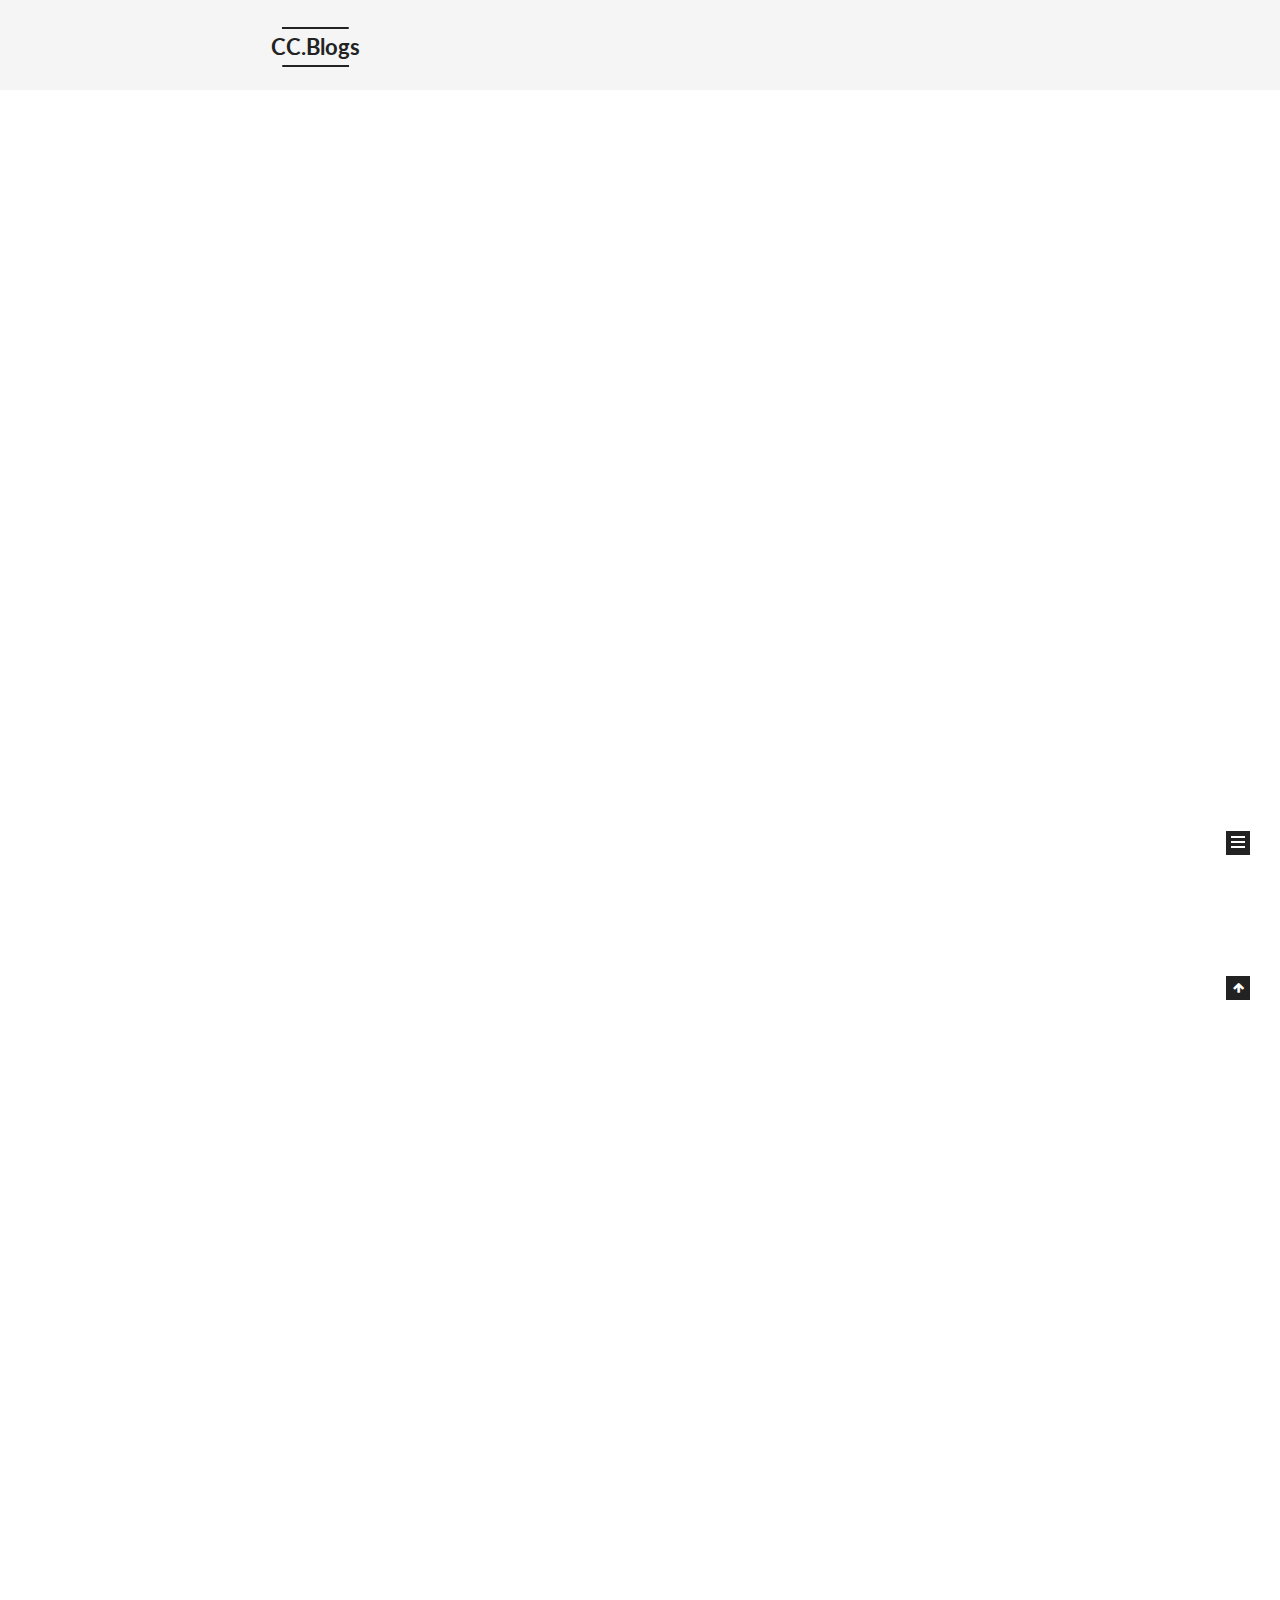
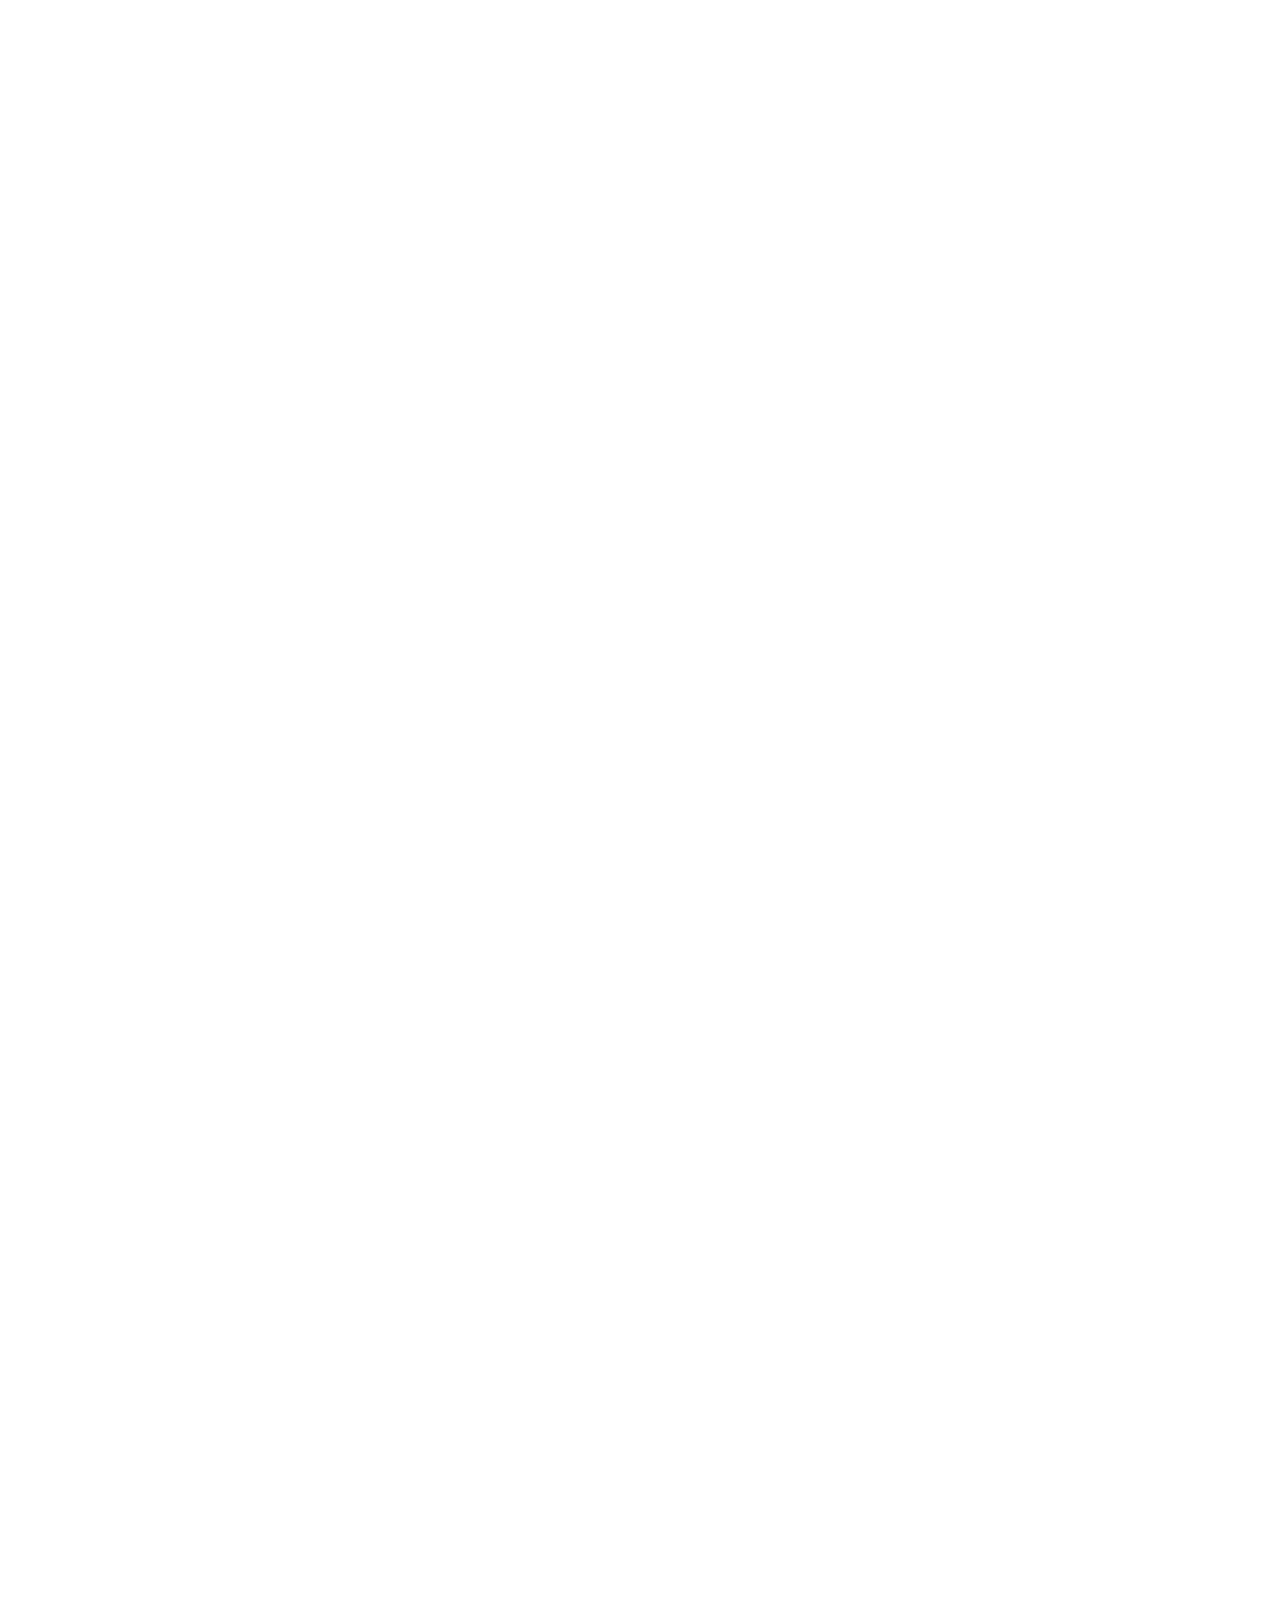
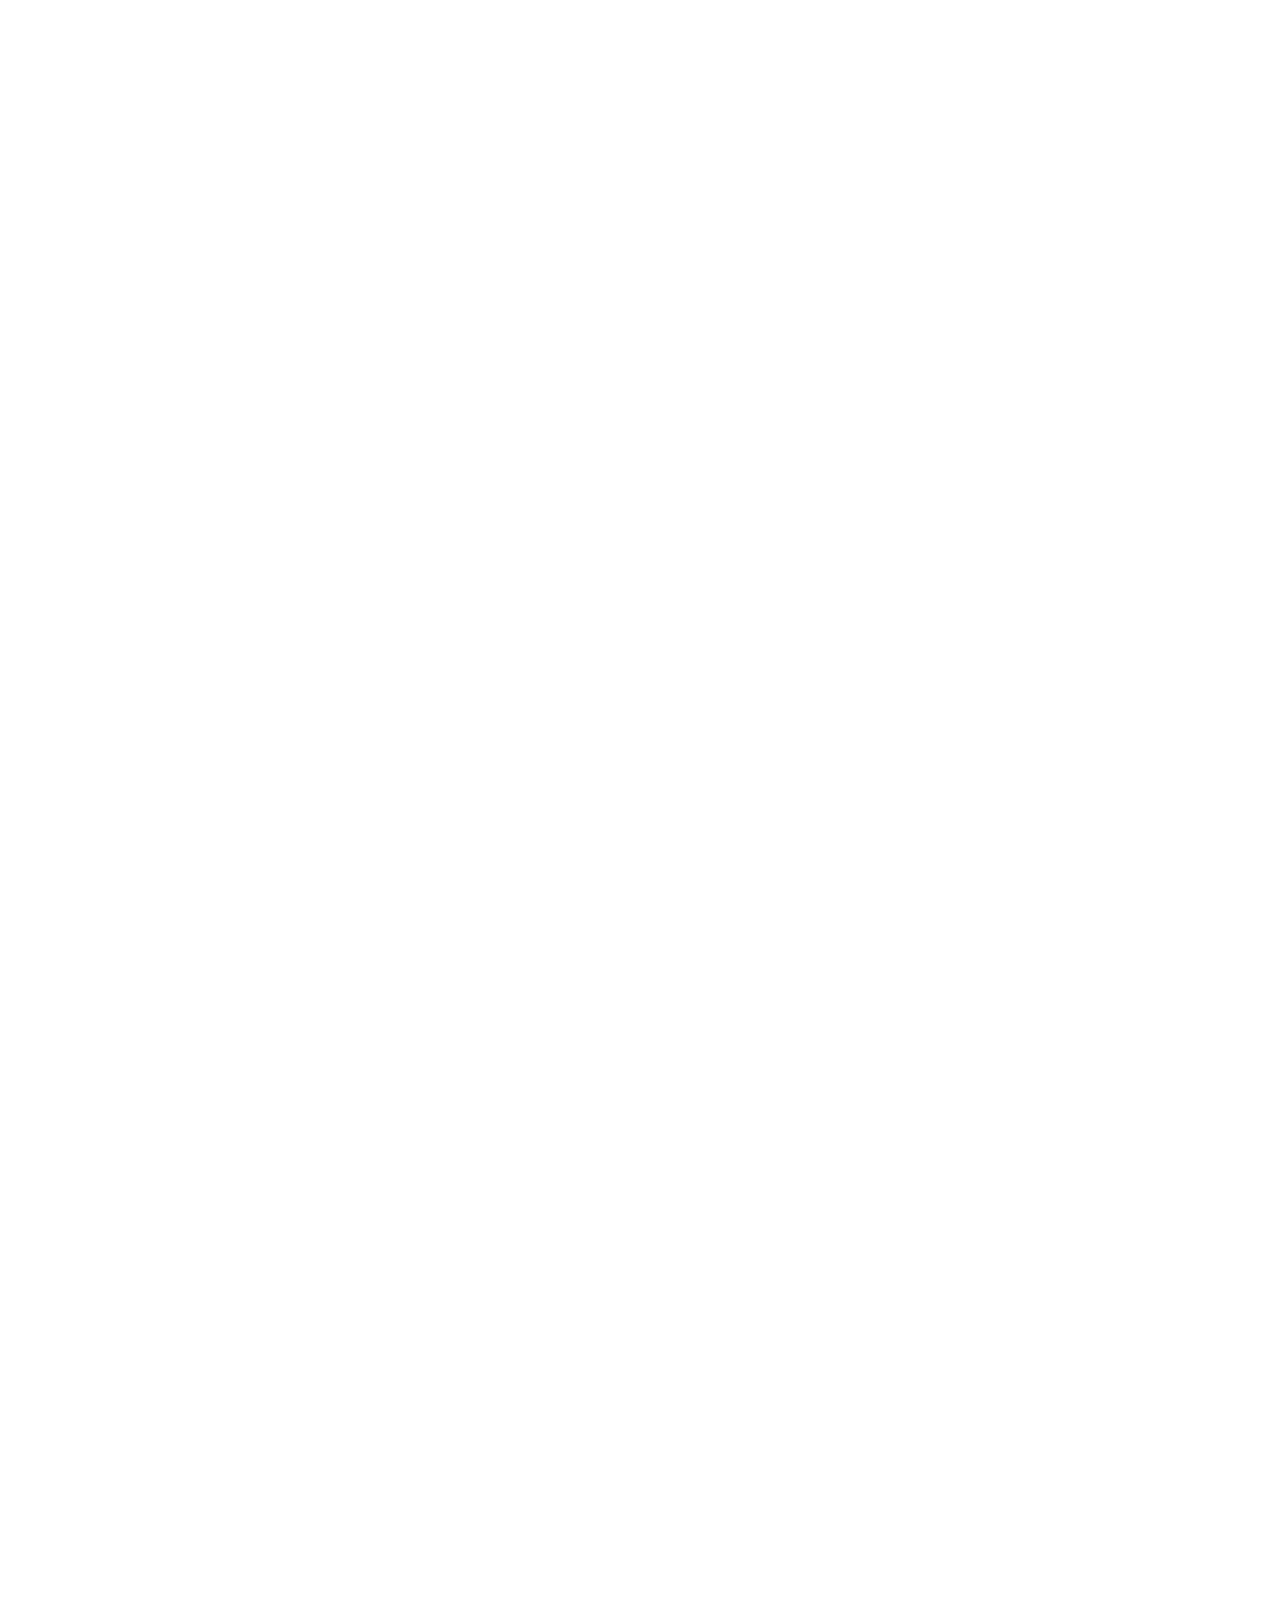
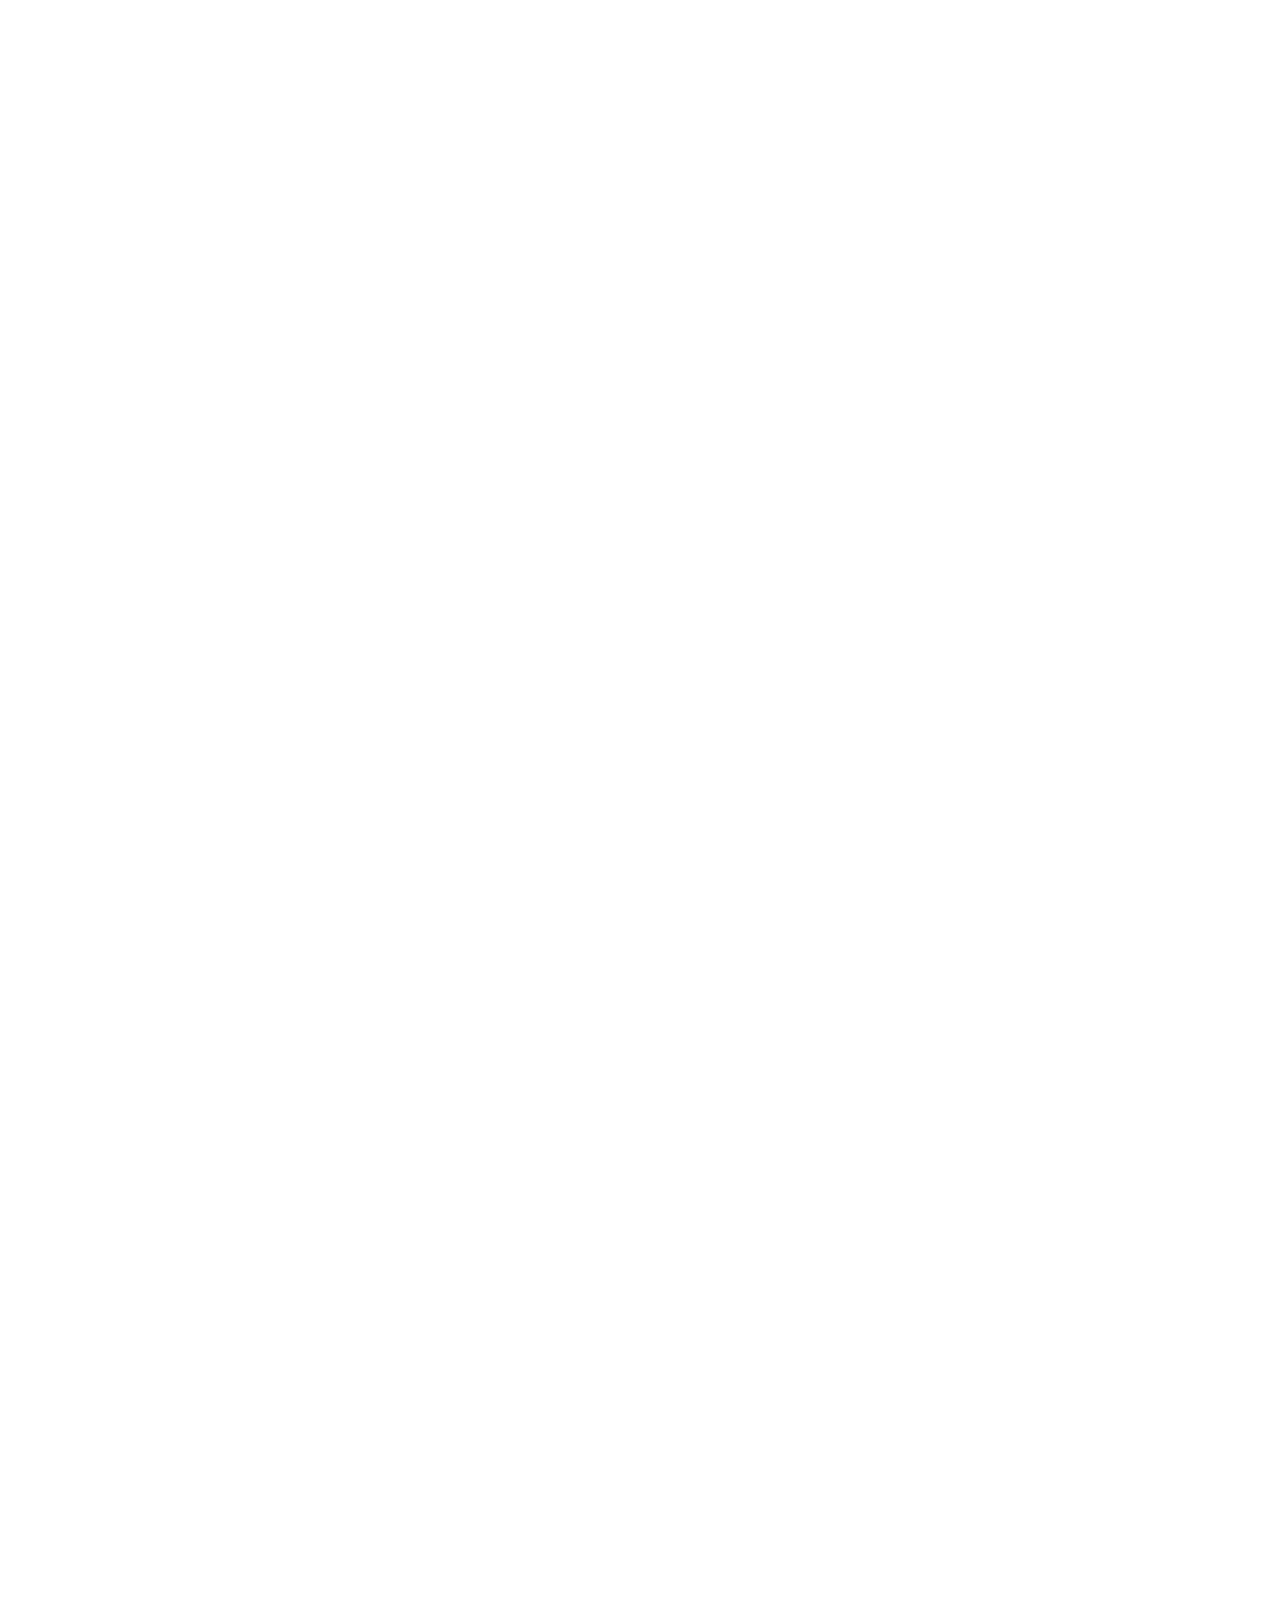
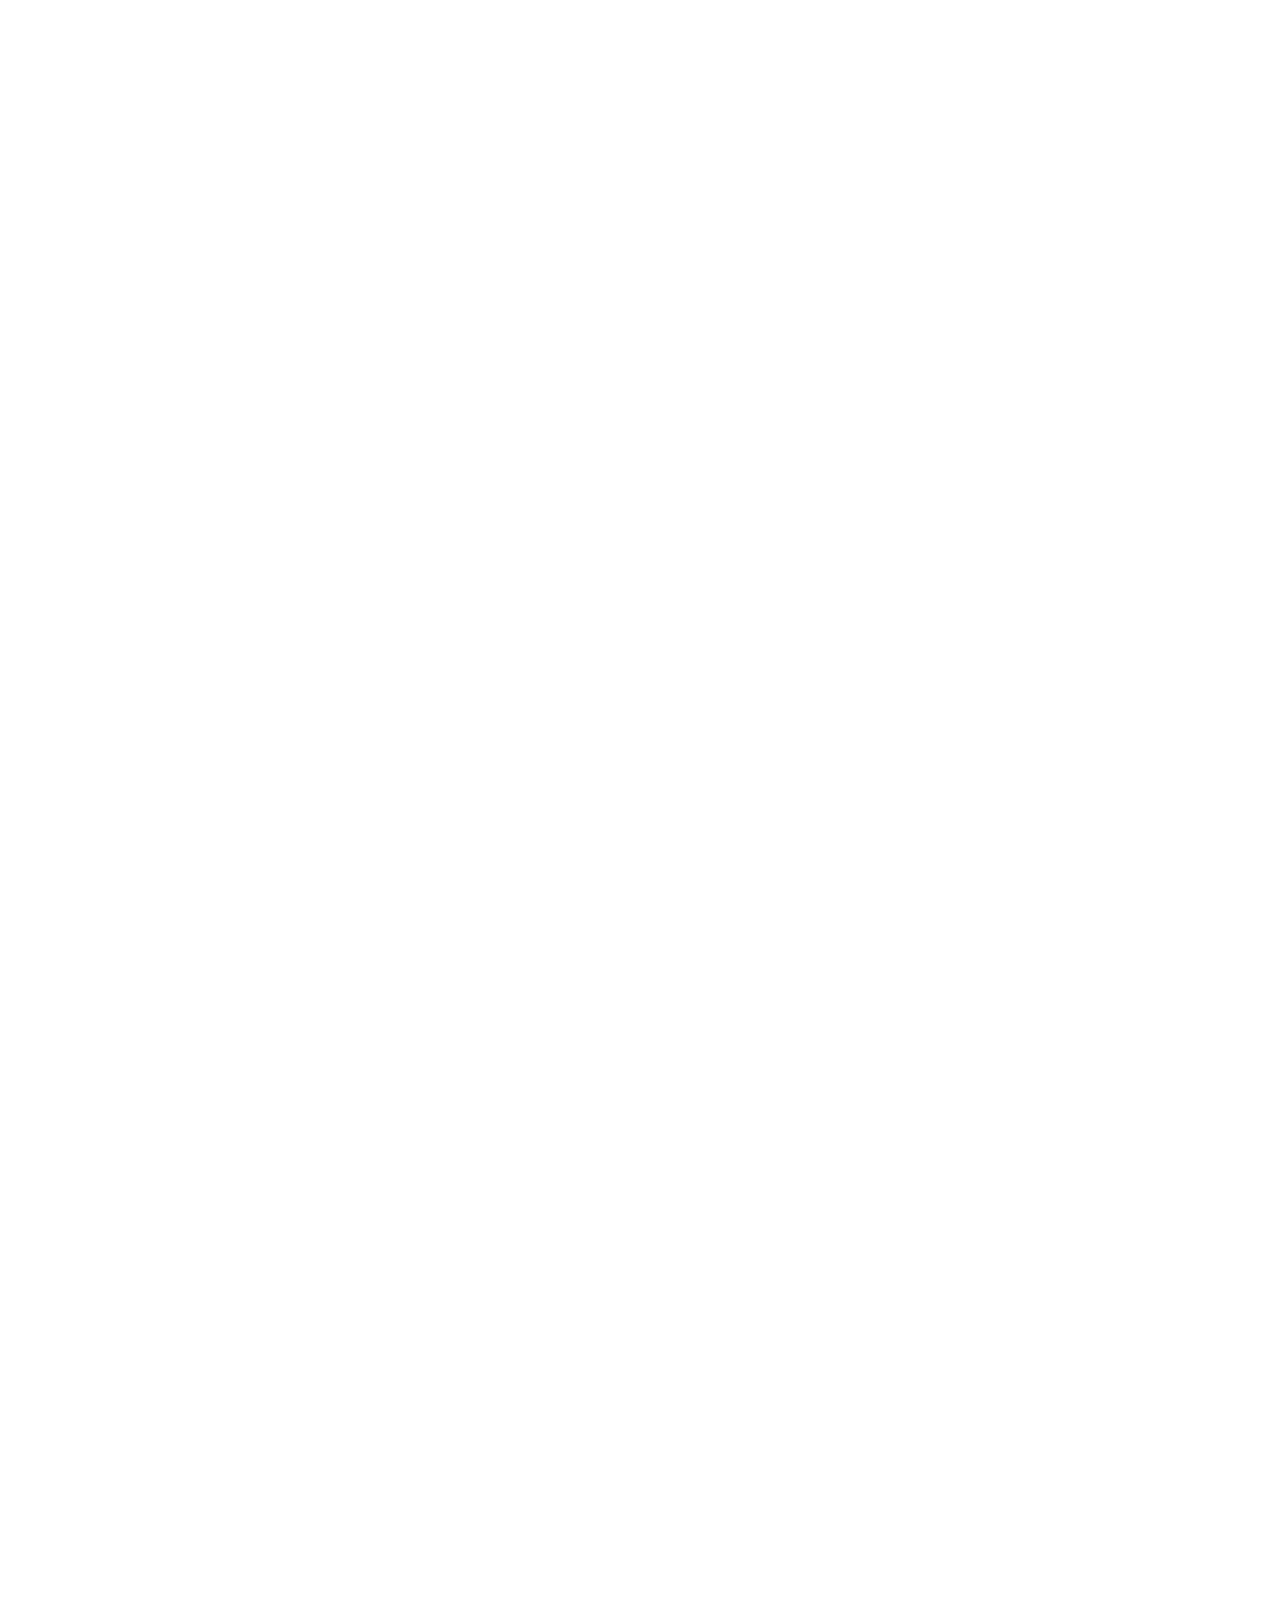
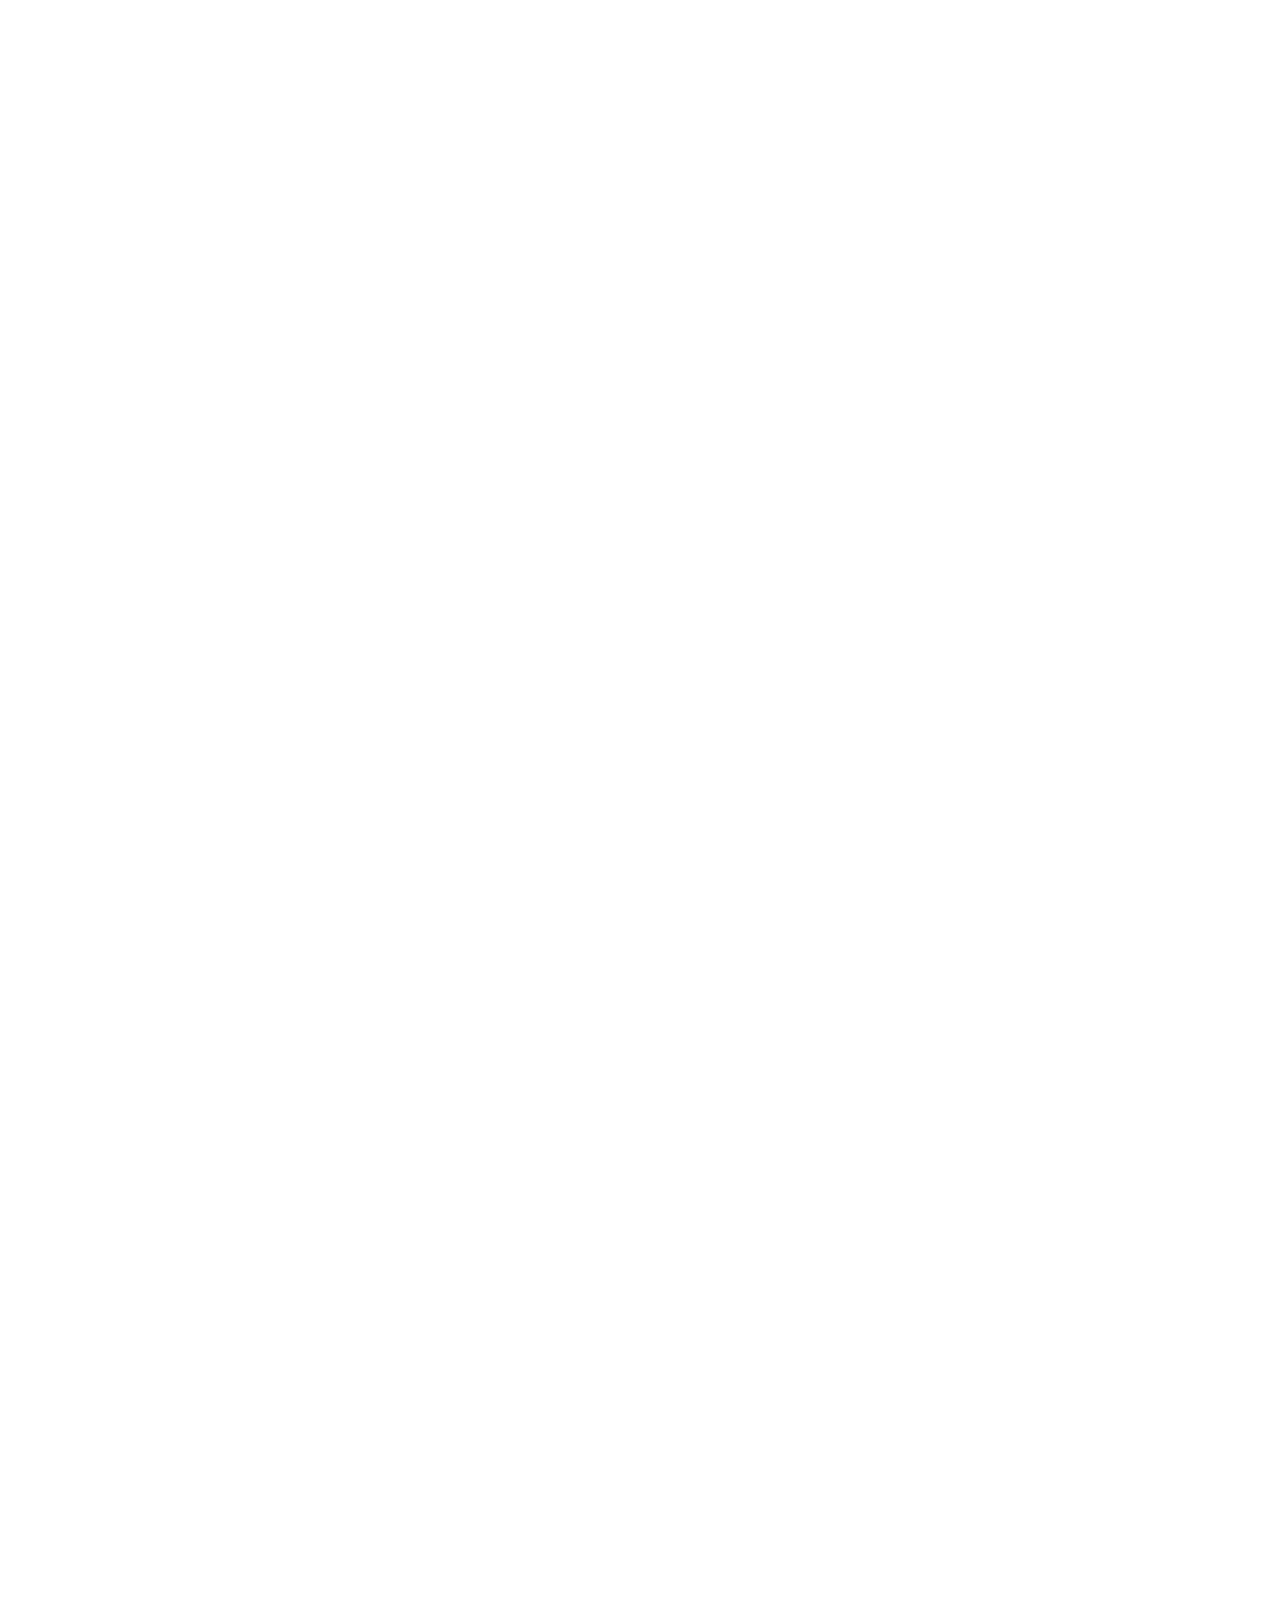
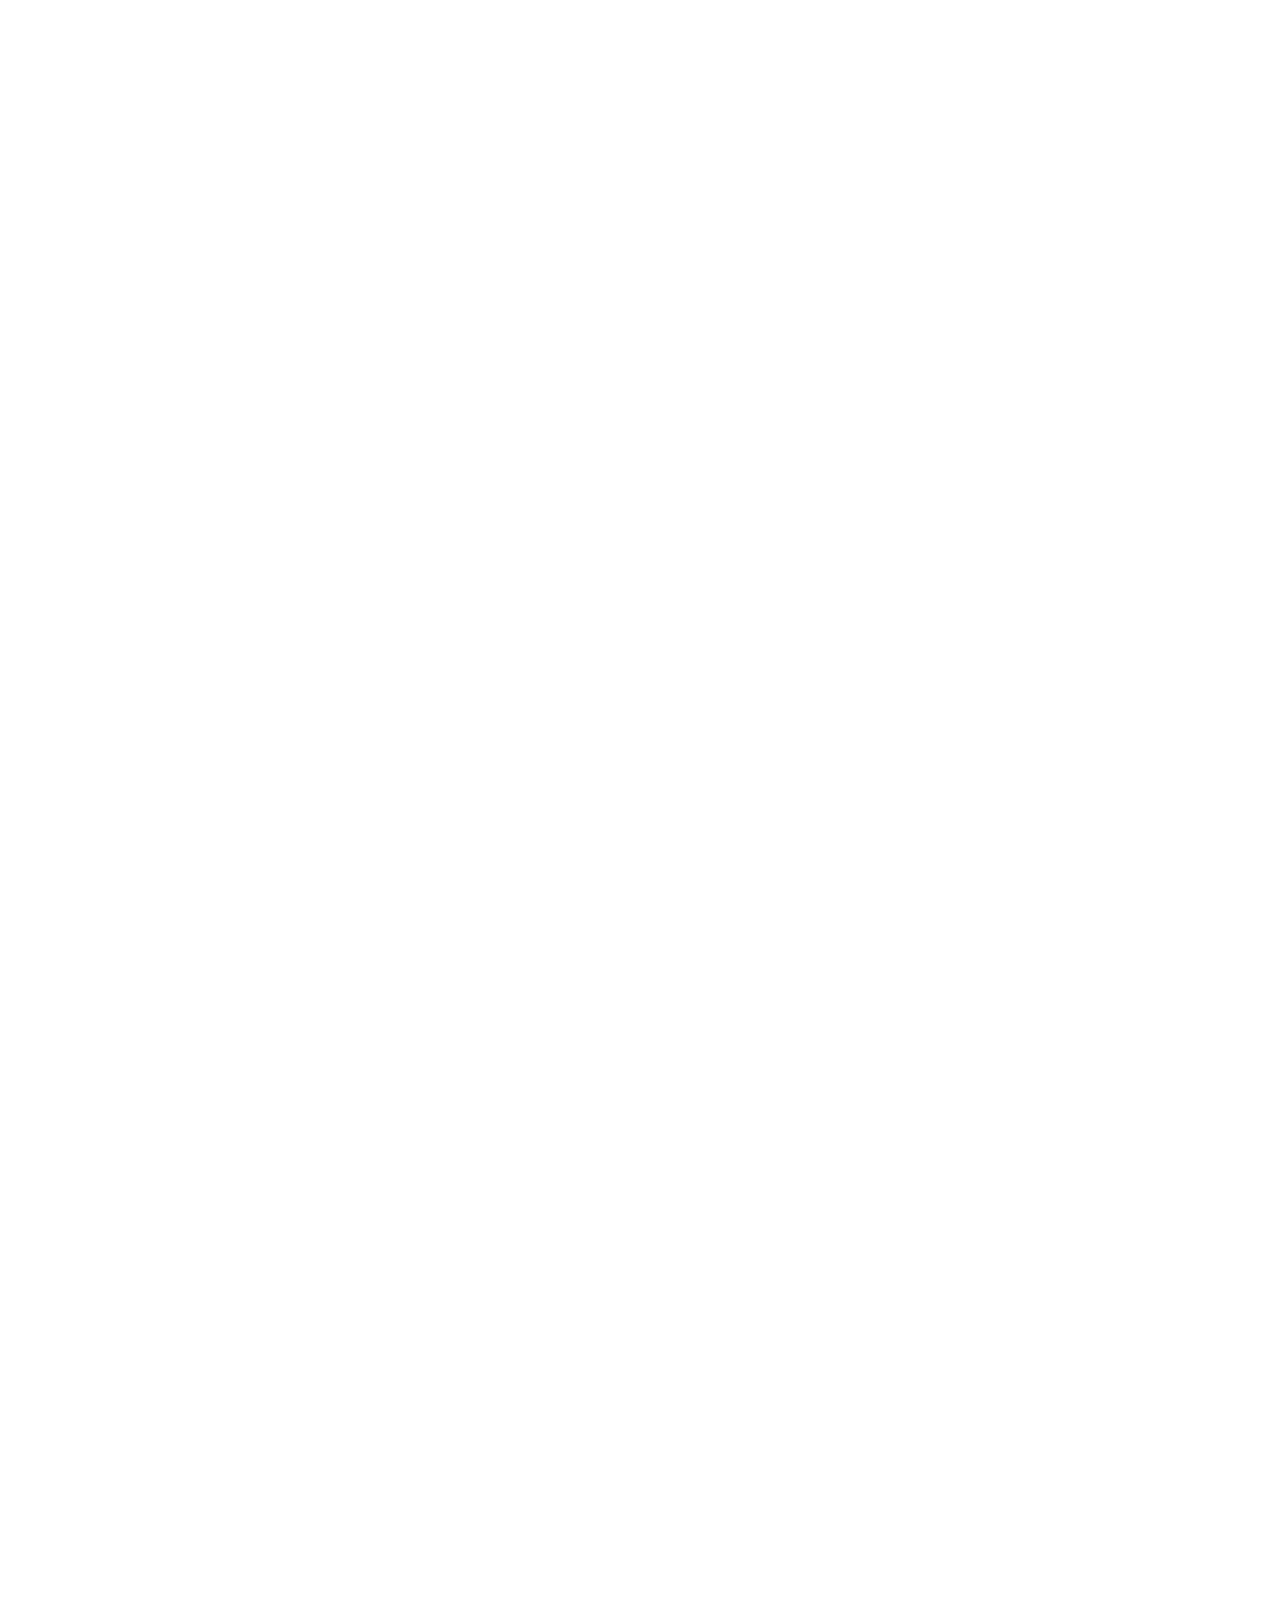
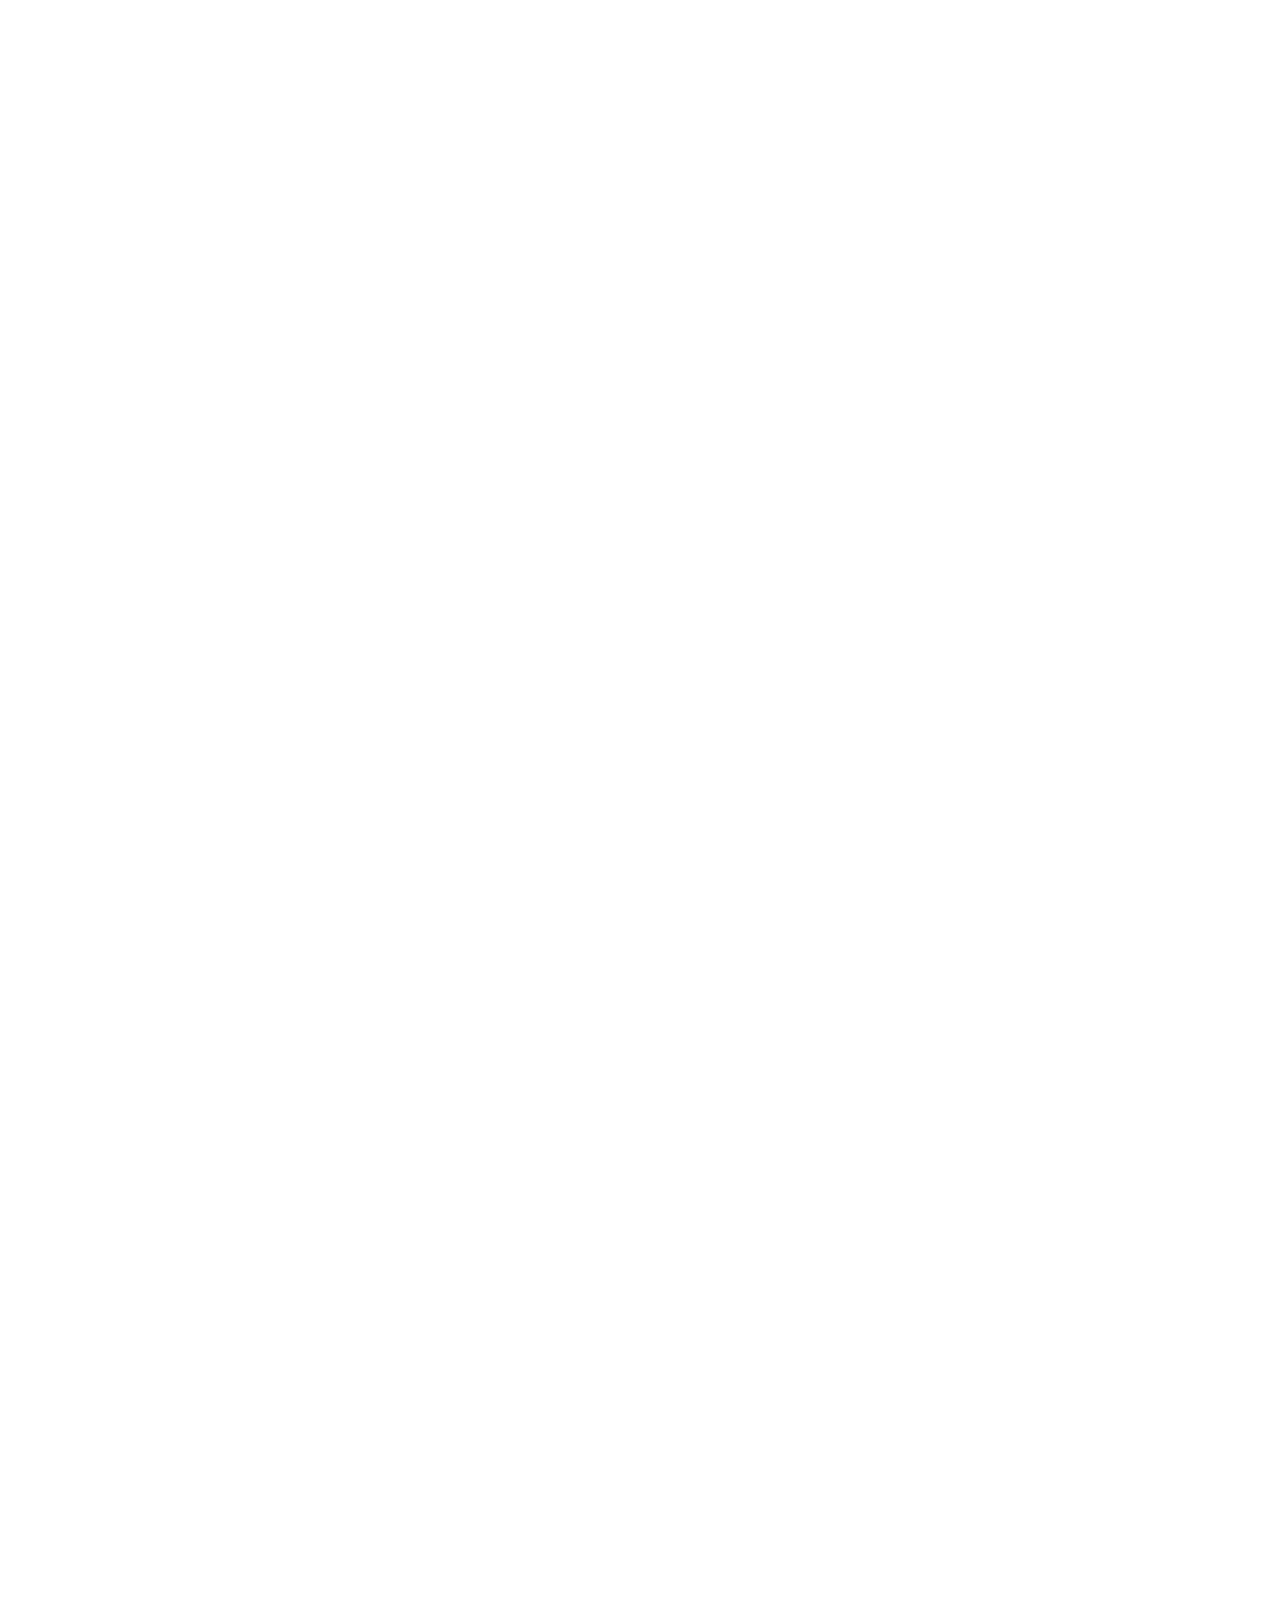
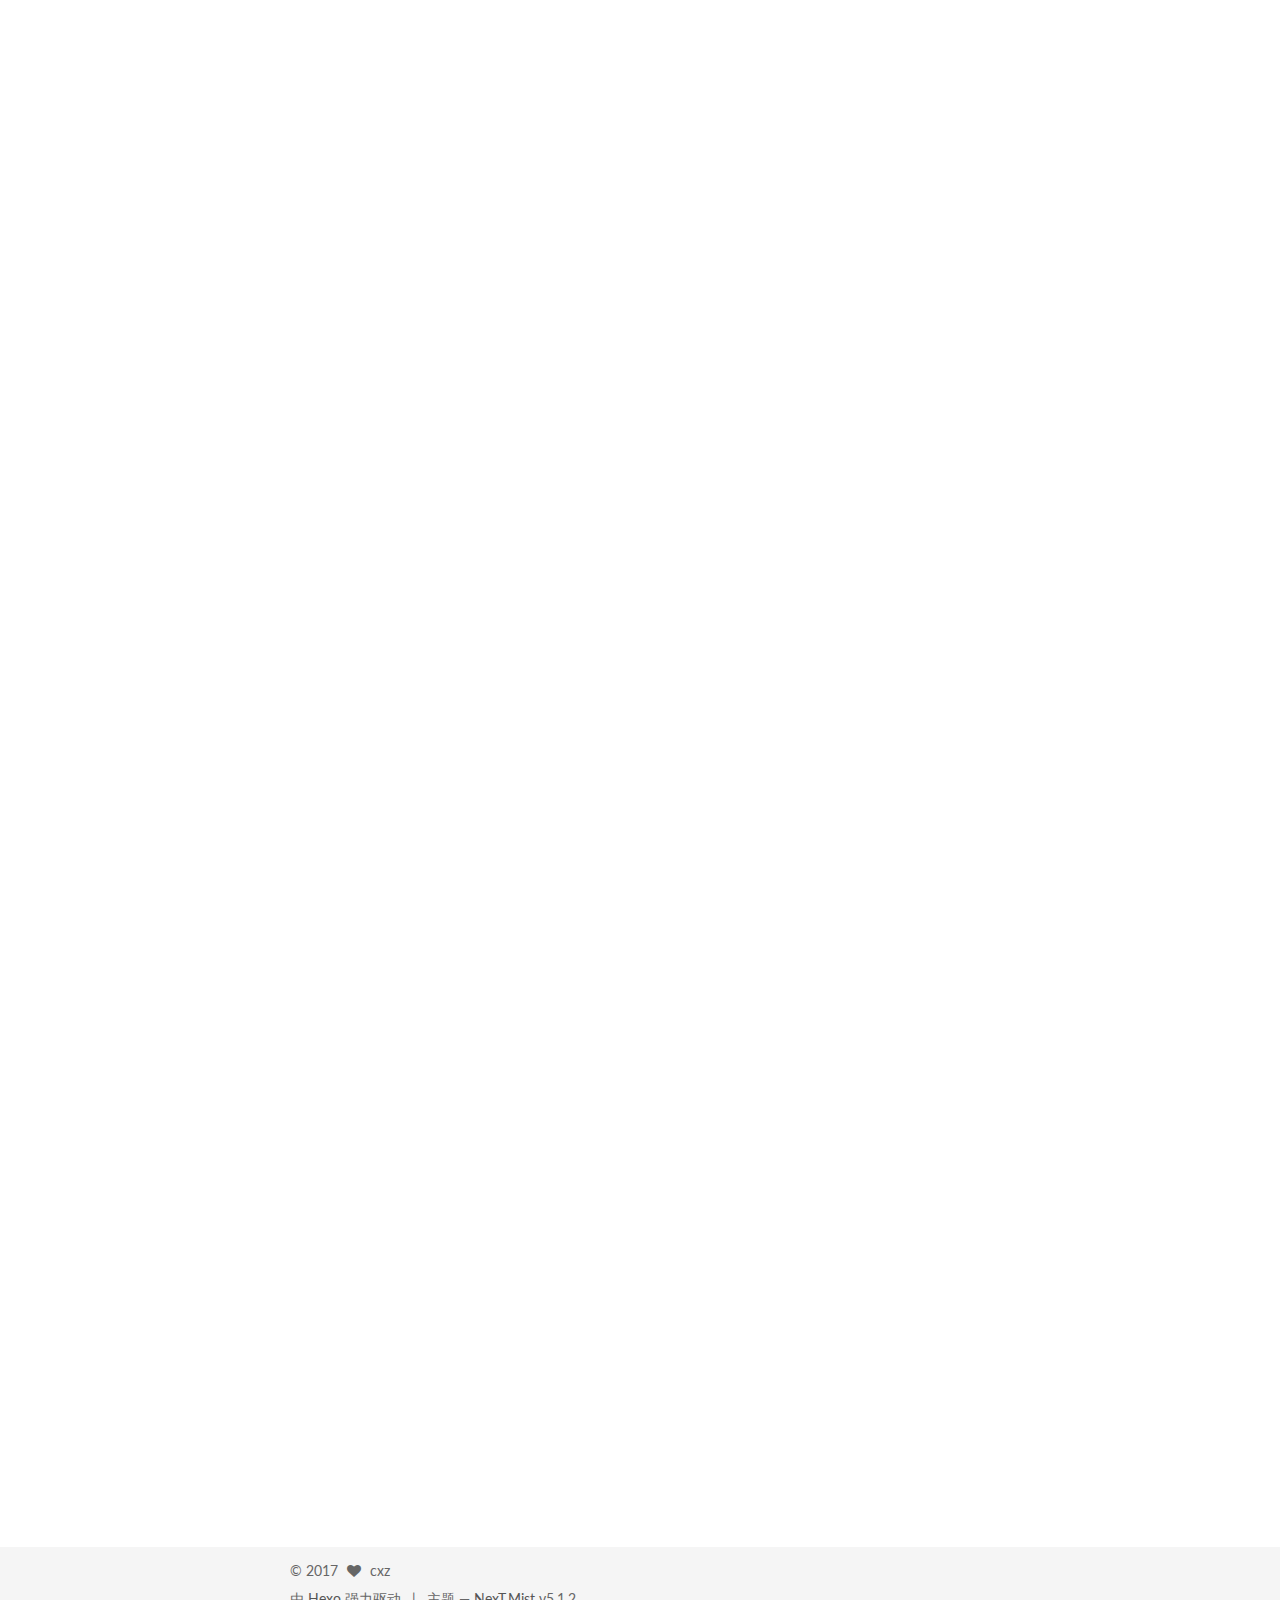
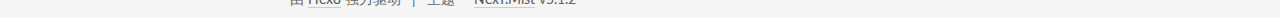
==== commit c399f103: "Site updated: 2017-09-24 14:47:11" ====
--- a/index.html
+++ b/index.html
@@ -974,8 +974,6 @@
   
 
 
-  
-
 
 
 
@@ -1003,9 +1001,6 @@
 
   
   <script type="text/javascript" src="/lib/fancybox/source/jquery.fancybox.pack.js?v=2.1.5"></script>
-
-  
-  <script type="text/javascript" src="/lib/canvas-nest/canvas-nest.min.js"></script>
 
 
   
--- a/css/main.css
+++ b/css/main.css
@@ -1818,7 +1818,7 @@
   width: 4px;
   height: 4px;
   border-radius: 50%;
-  background: #9f9f63;
+  background: #f0e065;
 }
 .links-of-blogroll {
   font-size: 13px;
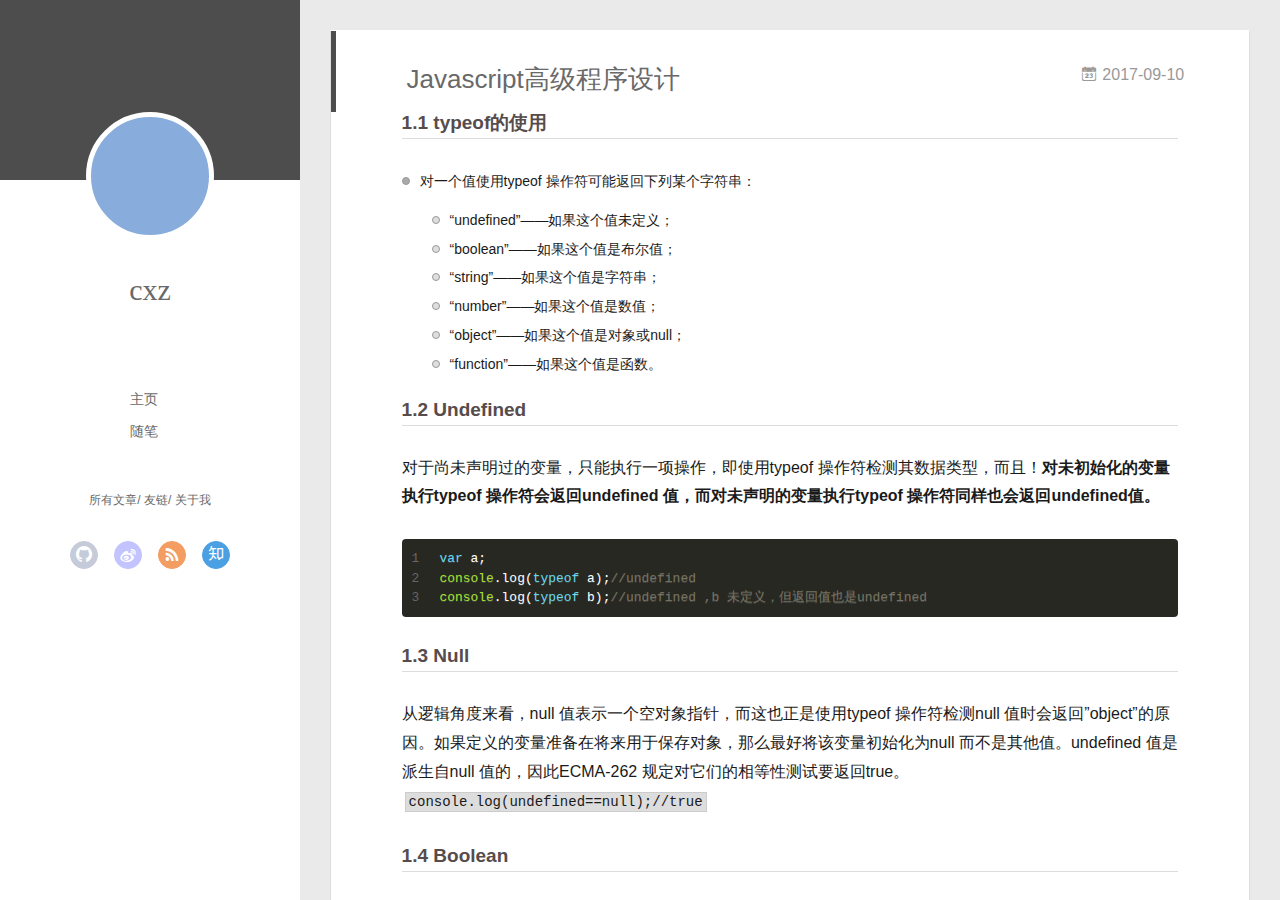
==== commit a48af9b9: "Site updated: 2017-09-24 14:52:22" ====
--- a/index.html
+++ b/index.html
@@ -1,345 +1,178 @@
 <!DOCTYPE html>
-
-
-
-  
-
-
-<html class="theme-next mist use-motion" lang="zh-Hans">
+<html>
 <head>
-  <meta charset="UTF-8"/>
-<meta http-equiv="X-UA-Compatible" content="IE=edge" />
-<meta name="viewport" content="width=device-width, initial-scale=1, maximum-scale=1"/>
-<meta name="theme-color" content="#222">
-
-
-
-
-
-
-
-
-
-<meta http-equiv="Cache-Control" content="no-transform" />
-<meta http-equiv="Cache-Control" content="no-siteapp" />
-
-
-
-
-
-
-
-
-
-
-
-
-
-
-
-
-  
-  
-  <link href="/lib/fancybox/source/jquery.fancybox.css?v=2.1.5" rel="stylesheet" type="text/css" />
-
-
-
-
-  
-  
-  
-  
-
-  
-    
-    
-  
-
-  
-
-  
-
-  
-
-  
-
-  
-    
-    
-    <link href="//fonts.googleapis.com/css?family=Lato:300,300italic,400,400italic,700,700italic&subset=latin,latin-ext" rel="stylesheet" type="text/css">
-  
-
-
-
-
-
-
-<link href="/lib/font-awesome/css/font-awesome.min.css?v=4.6.2" rel="stylesheet" type="text/css" />
-
-<link href="/css/main.css?v=5.1.2" rel="stylesheet" type="text/css" />
-
-
-  <meta name="keywords" content="Hexo, NexT" />
-
-
-
-
-
-
-
-
-  <link rel="shortcut icon" type="image/x-icon" href="/favicon.ico?v=5.1.2" />
-
-
-
-
-
-
-<meta property="og:type" content="website">
+  <meta charset="utf-8">
+  
+  <meta name="renderer" content="webkit">
+  <meta http-equiv="X-UA-Compatible" content="IE=edge" >
+  <link rel="dns-prefetch" href="http://yoursite.com">
+  <title>CC.Blogs</title>
+  <meta name="viewport" content="width=device-width, initial-scale=1, maximum-scale=1">
+  <meta property="og:type" content="website">
 <meta property="og:title" content="CC.Blogs">
 <meta property="og:url" content="http://yoursite.com/index.html">
 <meta property="og:site_name" content="CC.Blogs">
 <meta property="og:locale" content="zh-Hans">
 <meta name="twitter:card" content="summary">
 <meta name="twitter:title" content="CC.Blogs">
-
-
-
-<script type="text/javascript" id="hexo.configurations">
-  var NexT = window.NexT || {};
-  var CONFIG = {
-    root: '/',
-    scheme: 'Mist',
-    version: '5.1.2',
-    sidebar: {"position":"left","display":"post","offset":12,"offset_float":12,"b2t":false,"scrollpercent":false,"onmobile":false},
-    fancybox: true,
-    tabs: true,
-    motion: {"enable":true,"async":false,"transition":{"post_block":"fadeIn","post_header":"slideDownIn","post_body":"slideDownIn","coll_header":"slideLeftIn"}},
-    duoshuo: {
-      userId: '0',
-      author: '博主'
-    },
-    algolia: {
-      applicationID: '',
-      apiKey: '',
-      indexName: '',
-      hits: {"per_page":10},
-      labels: {"input_placeholder":"Search for Posts","hits_empty":"We didn't find any results for the search: ${query}","hits_stats":"${hits} results found in ${time} ms"}
+  
+    <link rel="alternative" href="/atom.xml" title="CC.Blogs" type="application/atom+xml">
+  
+  
+    <link rel="icon" href="/favicon.png">
+  
+  <link rel="stylesheet" type="text/css" href="/./main.507b3a.css">
+  <style type="text/css">
+  
+    #container.show {
+      background: linear-gradient(200deg,#a0cfe4,#e8c37e);
     }
-  };
-</script>
-
-
-
-  <link rel="canonical" href="http://yoursite.com/"/>
-
-
-
-
-
-  <title>CC.Blogs</title>
-  
-
-
-
-
-
-
-
+  </style>
+  
+
+  
 
 </head>
 
-<body itemscope itemtype="http://schema.org/WebPage" lang="zh-Hans">
-
-  
-  
-    
-  
-
-  <div class="container sidebar-position-left 
-  page-home">
-    <div class="headband"></div>
-
-    <header id="header" class="header" itemscope itemtype="http://schema.org/WPHeader">
-      <div class="header-inner"><div class="site-brand-wrapper">
-  <div class="site-meta ">
-    
-
-    <div class="custom-logo-site-title">
-      <a href="/"  class="brand" rel="start">
-        <span class="logo-line-before"><i></i></span>
-        <span class="site-title">CC.Blogs</span>
-        <span class="logo-line-after"><i></i></span>
-      </a>
-    </div>
-      
-        <p class="site-subtitle"></p>
-      
-  </div>
-
-  <div class="site-nav-toggle">
-    <button>
-      <span class="btn-bar"></span>
-      <span class="btn-bar"></span>
-      <span class="btn-bar"></span>
-    </button>
-  </div>
+<body>
+  <div id="container" q-class="show:isCtnShow">
+    <canvas id="anm-canvas" class="anm-canvas"></canvas>
+    <div class="left-col" q-class="show:isShow">
+      
+<div class="overlay" style="background: #4d4d4d"></div>
+<div class="intrude-less">
+	<header id="header" class="inner">
+		<a href="" class="profilepic">
+			<img src="" class="js-avatar">
+		</a>
+		<hgroup>
+		  <h1 class="header-author"><a href="">cxz</a></h1>
+		</hgroup>
+		
+
+		<nav class="header-menu">
+			<ul>
+			
+				<li><a href="/">主页</a></li>
+	        
+				<li><a href="/tags/随笔/">随笔</a></li>
+	        
+			</ul>
+		</nav>
+		<nav class="header-smart-menu">
+    		
+    			
+    			<a q-on="click: openSlider(e, 'innerArchive')" href="javascript:void(0)">所有文章</a>
+    			
+            
+    			
+    			<a q-on="click: openSlider(e, 'friends')" href="javascript:void(0)">友链</a>
+    			
+            
+    			
+    			<a q-on="click: openSlider(e, 'aboutme')" href="javascript:void(0)">关于我</a>
+    			
+            
+		</nav>
+		<nav class="header-nav">
+			<div class="social">
+				
+					<a class="github" target="_blank" href="#" title="github"><i class="icon-github"></i></a>
+		        
+					<a class="weibo" target="_blank" href="#" title="weibo"><i class="icon-weibo"></i></a>
+		        
+					<a class="rss" target="_blank" href="#" title="rss"><i class="icon-rss"></i></a>
+		        
+					<a class="zhihu" target="_blank" href="#" title="zhihu"><i class="icon-zhihu"></i></a>
+		        
+			</div>
+		</nav>
+	</header>		
 </div>
 
-<nav class="site-nav">
-  
-
-  
-    <ul id="menu" class="menu">
-      
-        
-        <li class="menu-item menu-item-home">
-          <a href="/" rel="section">
+    </div>
+    <div class="mid-col" q-class="show:isShow,hide:isShow|isFalse">
+      
+<nav id="mobile-nav">
+  	<div class="overlay js-overlay" style="background: #4d4d4d"></div>
+	<div class="btnctn js-mobile-btnctn">
+  		<div class="slider-trigger list" q-on="click: openSlider(e)"><i class="icon icon-sort"></i></div>
+	</div>
+	<div class="intrude-less">
+		<header id="header" class="inner">
+			<div class="profilepic">
+				<img src="" class="js-avatar">
+			</div>
+			<hgroup>
+			  <h1 class="header-author js-header-author">cxz</h1>
+			</hgroup>
+			
+			
+			
+				
+			
+				
+			
+			
+			
+			<nav class="header-nav">
+				<div class="social">
+					
+						<a class="github" target="_blank" href="#" title="github"><i class="icon-github"></i></a>
+			        
+						<a class="weibo" target="_blank" href="#" title="weibo"><i class="icon-weibo"></i></a>
+			        
+						<a class="rss" target="_blank" href="#" title="rss"><i class="icon-rss"></i></a>
+			        
+						<a class="zhihu" target="_blank" href="#" title="zhihu"><i class="icon-zhihu"></i></a>
+			        
+				</div>
+			</nav>
+
+			<nav class="header-menu js-header-menu">
+				<ul style="width: 50%">
+				
+				
+					<li style="width: 50%"><a href="/">主页</a></li>
+		        
+					<li style="width: 50%"><a href="/tags/随笔/">随笔</a></li>
+		        
+				</ul>
+			</nav>
+		</header>				
+	</div>
+	<div class="mobile-mask" style="display:none" q-show="isShow"></div>
+</nav>
+
+      <div id="wrapper" class="body-wrap">
+        <div class="menu-l">
+          <div class="canvas-wrap">
+            <canvas data-colors="#eaeaea" data-sectionHeight="100" data-contentId="js-content" id="myCanvas1" class="anm-canvas"></canvas>
+          </div>
+          <div id="js-content" class="content-ll">
             
-              <i class="menu-item-icon fa fa-fw fa-home"></i> <br />
-            
-            首页
-          </a>
-        </li>
-      
-
-      
-    </ul>
-  
-
-  
-</nav>
-
-
-
- </div>
-    </header>
-
-    <main id="main" class="main">
-      <div class="main-inner">
-        <div class="content-wrap">
-          <div id="content" class="content">
-            
-  <section id="posts" class="posts-expand">
-    
-      
-
-  
-
-  
-  
-  
-
-  <article class="post post-type-normal" itemscope itemtype="http://schema.org/Article">
-  
-  
-  
-  <div class="post-block">
-    <link itemprop="mainEntityOfPage" href="http://yoursite.com/2017/09/10/Javascript高级程序设计/">
-
-    <span hidden itemprop="author" itemscope itemtype="http://schema.org/Person">
-      <meta itemprop="name" content="cxz">
-      <meta itemprop="description" content="">
-      <meta itemprop="image" content="/images/avatar.gif">
-    </span>
-
-    <span hidden itemprop="publisher" itemscope itemtype="http://schema.org/Organization">
-      <meta itemprop="name" content="CC.Blogs">
-    </span>
-
-    
-      <header class="post-header">
-
-        
-        
-          <h1 class="post-title" itemprop="name headline">
-                
-                <a class="post-title-link" href="/2017/09/10/Javascript高级程序设计/" itemprop="url">Javascript高级程序设计</a></h1>
-        
-
-        <div class="post-meta">
-          <span class="post-time">
-            
-              <span class="post-meta-item-icon">
-                <i class="fa fa-calendar-o"></i>
-              </span>
-              
-                <span class="post-meta-item-text">发表于</span>
-              
-              <time title="创建于" itemprop="dateCreated datePublished" datetime="2017-09-10T18:02:49+08:00">
-                2017-09-10
-              </time>
-            
-
-            
-
-            
-          </span>
-
-          
-            <span class="post-category" >
-            
-              <span class="post-meta-divider">|</span>
-            
-              <span class="post-meta-item-icon">
-                <i class="fa fa-folder-o"></i>
-              </span>
-              
-                <span class="post-meta-item-text">分类于</span>
-              
-              
-                <span itemprop="about" itemscope itemtype="http://schema.org/Thing">
-                  <a href="/categories/技术/" itemprop="url" rel="index">
-                    <span itemprop="name">技术</span>
-                  </a>
-                </span>
-
-                
-                
-                  ， 
-                
-              
-                <span itemprop="about" itemscope itemtype="http://schema.org/Thing">
-                  <a href="/categories/技术/Javascript/" itemprop="url" rel="index">
-                    <span itemprop="name">Javascript</span>
-                  </a>
-                </span>
-
-                
-                
-              
-            </span>
-          
-
-          
-            
-          
-
-          
-          
-
-          
-
-          
-
-          
-
-        </div>
+  
+    <article id="post-Javascript高级程序设计" class="article article-type-post  article-index" itemscope itemprop="blogPost">
+  <div class="article-inner">
+    
+      <header class="article-header">
+        
+  
+    <h1 itemprop="name">
+      <a class="article-title" href="/2017/09/10/Javascript高级程序设计/">Javascript高级程序设计</a>
+    </h1>
+  
+
+        
+        <a href="/2017/09/10/Javascript高级程序设计/" class="archive-article-date">
+  	<time datetime="2017-09-10T10:02:49.000Z" itemprop="datePublished"><i class="icon-calendar icon"></i>2017-09-10</time>
+</a>
+        
       </header>
     
-
-    
-    
-    
-    <div class="post-body" itemprop="articleBody">
-
-      
-      
-
-      
-        
-          
-            <h3 id="1-1-typeof的使用"><a href="#1-1-typeof的使用" class="headerlink" title="1.1 typeof的使用"></a>1.1 typeof的使用</h3><ul>
+    <div class="article-entry" itemprop="articleBody">
+      
+        <h3 id="1-1-typeof的使用"><a href="#1-1-typeof的使用" class="headerlink" title="1.1 typeof的使用"></a>1.1 typeof的使用</h3><ul>
 <li>对一个值使用typeof 操作符可能返回下列某个字符串：<ul>
 <li>“undefined”——如果这个值未定义；</li>
 <li>“boolean”——如果这个值是布尔值；</li>
@@ -494,277 +327,182 @@
 <p><strong>JavaScript 从来不会告诉你是否多次声明了同一个变量；遇到这种情况，它只会对后续的声明视而不见（不过，它会执行后续声明中的变量初始化）</strong></p>
 </blockquote>
 
-          
-        
-      
-    </div>
-    
-    
-    
-
-    
-
-    
-
-    
-
-    <footer class="post-footer">
-      
-
-      
-
-      
-
-      
-      
-        <div class="post-eof"></div>
-      
-    </footer>
+      
+
+      
+    </div>
+    <div class="article-info article-info-index">
+      
+      
+	<div class="article-tag tagcloud">
+		<i class="icon-price-tags icon"></i>
+		<ul class="article-tag-list">
+			 
+        		<li class="article-tag-list-item">
+        			<a href="javascript:void(0)" class="js-tag article-tag-list-link color3">技术</a>
+        		</li>
+      		
+		</ul>
+	</div>
+
+      
+	<div class="article-category tagcloud">
+		<i class="icon-book icon"></i>
+		<ul class="article-tag-list">
+			 
+        		<li class="article-tag-list-item">
+        			<a href="/categories/技术//" class="article-tag-list-link color3">技术</a>
+        		</li>
+      		 
+        		<li class="article-tag-list-item">
+        			<a href="/categories/技术/Javascript//" class="article-tag-list-link color1">Javascript</a>
+        		</li>
+      		
+		</ul>
+	</div>
+
+
+      
+        <p class="article-more-link">
+          <a class="article-more-a" href="/2017/09/10/Javascript高级程序设计/">展开全文 >></a>
+        </p>
+      
+
+      
+      <div class="clearfix"></div>
+    </div>
   </div>
-  
-  
-  
-  </article>
-
-
-    
-      
-
-  
-
-  
-  
-  
-
-  <article class="post post-type-normal" itemscope itemtype="http://schema.org/Article">
-  
-  
-  
-  <div class="post-block">
-    <link itemprop="mainEntityOfPage" href="http://yoursite.com/2017/09/08/firstBlog/">
-
-    <span hidden itemprop="author" itemscope itemtype="http://schema.org/Person">
-      <meta itemprop="name" content="cxz">
-      <meta itemprop="description" content="">
-      <meta itemprop="image" content="/images/avatar.gif">
-    </span>
-
-    <span hidden itemprop="publisher" itemscope itemtype="http://schema.org/Organization">
-      <meta itemprop="name" content="CC.Blogs">
-    </span>
-
-    
-      <header class="post-header">
-
-        
-        
-          <h1 class="post-title" itemprop="name headline">
-                
-                <a class="post-title-link" href="/2017/09/08/firstBlog/" itemprop="url">firstBlog</a></h1>
-        
-
-        <div class="post-meta">
-          <span class="post-time">
-            
-              <span class="post-meta-item-icon">
-                <i class="fa fa-calendar-o"></i>
-              </span>
-              
-                <span class="post-meta-item-text">发表于</span>
-              
-              <time title="创建于" itemprop="dateCreated datePublished" datetime="2017-09-08T21:55:16+08:00">
-                2017-09-08
-              </time>
-            
-
-            
-
-            
-          </span>
-
-          
-            <span class="post-category" >
-            
-              <span class="post-meta-divider">|</span>
-            
-              <span class="post-meta-item-icon">
-                <i class="fa fa-folder-o"></i>
-              </span>
-              
-                <span class="post-meta-item-text">分类于</span>
-              
-              
-                <span itemprop="about" itemscope itemtype="http://schema.org/Thing">
-                  <a href="/categories/技术/" itemprop="url" rel="index">
-                    <span itemprop="name">技术</span>
-                  </a>
-                </span>
-
-                
-                
-                  ， 
-                
-              
-                <span itemprop="about" itemscope itemtype="http://schema.org/Thing">
-                  <a href="/categories/技术/Javascript/" itemprop="url" rel="index">
-                    <span itemprop="name">Javascript</span>
-                  </a>
-                </span>
-
-                
-                
-              
-            </span>
-          
-
-          
-            
-          
-
-          
-          
-
-          
-
-          
-
-          
-
+</article>
+
+<aside class="wrap-side-operation">
+    <div class="mod-side-operation">
+        
+        <div class="jump-container" id="js-jump-container" style="display:none;">
+            <a href="javascript:void(0)" class="mod-side-operation__jump-to-top">
+                <i class="icon-font icon-back"></i>
+            </a>
+            <div id="js-jump-plan-container" class="jump-plan-container" style="top: -11px;">
+                <i class="icon-font icon-plane jump-plane"></i>
+            </div>
         </div>
+        
+        
+    </div>
+</aside>
+
+
+
+
+  
+    <article id="post-firstBlog" class="article article-type-post  article-index" itemscope itemprop="blogPost">
+  <div class="article-inner">
+    
+      <header class="article-header">
+        
+  
+    <h1 itemprop="name">
+      <a class="article-title" href="/2017/09/08/firstBlog/">firstBlog</a>
+    </h1>
+  
+
+        
+        <a href="/2017/09/08/firstBlog/" class="archive-article-date">
+  	<time datetime="2017-09-08T13:55:16.000Z" itemprop="datePublished"><i class="icon-calendar icon"></i>2017-09-08</time>
+</a>
+        
       </header>
     
-
-    
-    
-    
-    <div class="post-body" itemprop="articleBody">
-
-      
-      
-
-      
-        
-          
-            <h3 id="仅作测试使用"><a href="#仅作测试使用" class="headerlink" title="仅作测试使用"></a>仅作测试使用</h3>
-          
-        
-      
-    </div>
-    
-    
-    
-
-    
-
-    
-
-    
-
-    <footer class="post-footer">
-      
-
-      
-
-      
-
-      
-      
-        <div class="post-eof"></div>
-      
-    </footer>
+    <div class="article-entry" itemprop="articleBody">
+      
+        <h3 id="仅作测试使用"><a href="#仅作测试使用" class="headerlink" title="仅作测试使用"></a>仅作测试使用</h3>
+      
+
+      
+    </div>
+    <div class="article-info article-info-index">
+      
+      
+	<div class="article-tag tagcloud">
+		<i class="icon-price-tags icon"></i>
+		<ul class="article-tag-list">
+			 
+        		<li class="article-tag-list-item">
+        			<a href="javascript:void(0)" class="js-tag article-tag-list-link color3">技术</a>
+        		</li>
+      		
+		</ul>
+	</div>
+
+      
+	<div class="article-category tagcloud">
+		<i class="icon-book icon"></i>
+		<ul class="article-tag-list">
+			 
+        		<li class="article-tag-list-item">
+        			<a href="/categories/技术//" class="article-tag-list-link color3">技术</a>
+        		</li>
+      		 
+        		<li class="article-tag-list-item">
+        			<a href="/categories/技术/Javascript//" class="article-tag-list-link color1">Javascript</a>
+        		</li>
+      		
+		</ul>
+	</div>
+
+
+      
+        <p class="article-more-link">
+          <a class="article-more-a" href="/2017/09/08/firstBlog/">展开全文 >></a>
+        </p>
+      
+
+      
+      <div class="clearfix"></div>
+    </div>
   </div>
-  
-  
-  
-  </article>
-
-
-    
-      
-
-  
-
-  
-  
-  
-
-  <article class="post post-type-normal" itemscope itemtype="http://schema.org/Article">
-  
-  
-  
-  <div class="post-block">
-    <link itemprop="mainEntityOfPage" href="http://yoursite.com/2017/09/08/hello-world/">
-
-    <span hidden itemprop="author" itemscope itemtype="http://schema.org/Person">
-      <meta itemprop="name" content="cxz">
-      <meta itemprop="description" content="">
-      <meta itemprop="image" content="/images/avatar.gif">
-    </span>
-
-    <span hidden itemprop="publisher" itemscope itemtype="http://schema.org/Organization">
-      <meta itemprop="name" content="CC.Blogs">
-    </span>
-
-    
-      <header class="post-header">
-
-        
-        
-          <h1 class="post-title" itemprop="name headline">
-                
-                <a class="post-title-link" href="/2017/09/08/hello-world/" itemprop="url">Hello World</a></h1>
-        
-
-        <div class="post-meta">
-          <span class="post-time">
-            
-              <span class="post-meta-item-icon">
-                <i class="fa fa-calendar-o"></i>
-              </span>
-              
-                <span class="post-meta-item-text">发表于</span>
-              
-              <time title="创建于" itemprop="dateCreated datePublished" datetime="2017-09-08T21:22:58+08:00">
-                2017-09-08
-              </time>
-            
-
-            
-
-            
-          </span>
-
-          
-
-          
-            
-          
-
-          
-          
-
-          
-
-          
-
-          
-
+</article>
+
+<aside class="wrap-side-operation">
+    <div class="mod-side-operation">
+        
+        <div class="jump-container" id="js-jump-container" style="display:none;">
+            <a href="javascript:void(0)" class="mod-side-operation__jump-to-top">
+                <i class="icon-font icon-back"></i>
+            </a>
+            <div id="js-jump-plan-container" class="jump-plan-container" style="top: -11px;">
+                <i class="icon-font icon-plane jump-plane"></i>
+            </div>
         </div>
+        
+        
+    </div>
+</aside>
+
+
+
+
+  
+    <article id="post-hello-world" class="article article-type-post  article-index" itemscope itemprop="blogPost">
+  <div class="article-inner">
+    
+      <header class="article-header">
+        
+  
+    <h1 itemprop="name">
+      <a class="article-title" href="/2017/09/08/hello-world/">Hello World</a>
+    </h1>
+  
+
+        
+        <a href="/2017/09/08/hello-world/" class="archive-article-date">
+  	<time datetime="2017-09-08T13:22:58.635Z" itemprop="datePublished"><i class="icon-calendar icon"></i>2017-09-08</time>
+</a>
+        
       </header>
     
-
-    
-    
-    
-    <div class="post-body" itemprop="articleBody">
-
-      
-      
-
-      
-        
-          
-            <p>Welcome to <a href="https://hexo.io/" target="_blank" rel="external">Hexo</a>! This is your very first post. Check <a href="https://hexo.io/docs/" target="_blank" rel="external">documentation</a> for more info. If you get any problems when using Hexo, you can find the answer in <a href="https://hexo.io/docs/troubleshooting.html" target="_blank" rel="external">troubleshooting</a> or you can ask me on <a href="https://github.com/hexojs/hexo/issues" target="_blank" rel="external">GitHub</a>.</p>
+    <div class="article-entry" itemprop="articleBody">
+      
+        <p>Welcome to <a href="https://hexo.io/" target="_blank" rel="external">Hexo</a>! This is your very first post. Check <a href="https://hexo.io/docs/" target="_blank" rel="external">documentation</a> for more info. If you get any problems when using Hexo, you can find the answer in <a href="https://hexo.io/docs/troubleshooting.html" target="_blank" rel="external">troubleshooting</a> or you can ask me on <a href="https://github.com/hexojs/hexo/issues" target="_blank" rel="external">GitHub</a>.</p>
 <h2 id="Quick-Start"><a href="#Quick-Start" class="headerlink" title="Quick Start"></a>Quick Start</h2><h3 id="Create-a-new-post"><a href="#Create-a-new-post" class="headerlink" title="Create a new post"></a>Create a new post</h3><figure class="highlight bash"><table><tr><td class="gutter"><pre><div class="line">1</div></pre></td><td class="code"><pre><div class="line">$ hexo new <span class="string">"My New Post"</span></div></pre></td></tr></table></figure>
 <p>More info: <a href="https://hexo.io/docs/writing.html" target="_blank" rel="external">Writing</a></p>
 <h3 id="Run-server"><a href="#Run-server" class="headerlink" title="Run server"></a>Run server</h3><figure class="highlight bash"><table><tr><td class="gutter"><pre><div class="line">1</div></pre></td><td class="code"><pre><div class="line">$ hexo server</div></pre></td></tr></table></figure>
@@ -774,306 +512,297 @@
 <h3 id="Deploy-to-remote-sites"><a href="#Deploy-to-remote-sites" class="headerlink" title="Deploy to remote sites"></a>Deploy to remote sites</h3><figure class="highlight bash"><table><tr><td class="gutter"><pre><div class="line">1</div></pre></td><td class="code"><pre><div class="line">$ hexo deploy</div></pre></td></tr></table></figure>
 <p>More info: <a href="https://hexo.io/docs/deployment.html" target="_blank" rel="external">Deployment</a></p>
 
+      
+
+      
+    </div>
+    <div class="article-info article-info-index">
+      
+      
+      
+
+      
+        <p class="article-more-link">
+          <a class="article-more-a" href="/2017/09/08/hello-world/">展开全文 >></a>
+        </p>
+      
+
+      
+      <div class="clearfix"></div>
+    </div>
+  </div>
+</article>
+
+<aside class="wrap-side-operation">
+    <div class="mod-side-operation">
+        
+        <div class="jump-container" id="js-jump-container" style="display:none;">
+            <a href="javascript:void(0)" class="mod-side-operation__jump-to-top">
+                <i class="icon-font icon-back"></i>
+            </a>
+            <div id="js-jump-plan-container" class="jump-plan-container" style="top: -11px;">
+                <i class="icon-font icon-plane jump-plane"></i>
+            </div>
+        </div>
+        
+        
+    </div>
+</aside>
+
+
+
+
+  
+  
+
+
+          </div>
+        </div>
+      </div>
+      <footer id="footer">
+  <div class="outer">
+    <div id="footer-info">
+    	<div class="footer-left">
+    		&copy; 2017 cxz
+    	</div>
+      	<div class="footer-right">
+      		<a href="http://hexo.io/" target="_blank">Hexo</a>  Theme <a href="https://github.com/litten/hexo-theme-yilia" target="_blank">Yilia</a> by Litten
+      	</div>
+    </div>
+  </div>
+</footer>
+    </div>
+    <script>
+	var yiliaConfig = {
+		mathjax: false,
+		isHome: true,
+		isPost: false,
+		isArchive: false,
+		isTag: false,
+		isCategory: false,
+		open_in_new: false,
+		toc_hide_index: true,
+		root: "/",
+		innerArchive: true,
+		showTags: false
+	}
+</script>
+
+<script>!function(t){function n(e){if(r[e])return r[e].exports;var i=r[e]={exports:{},id:e,loaded:!1};return t[e].call(i.exports,i,i.exports,n),i.loaded=!0,i.exports}var r={};n.m=t,n.c=r,n.p="./",n(0)}([function(t,n,r){r(195),t.exports=r(191)},function(t,n,r){var e=r(3),i=r(52),o=r(27),u=r(28),c=r(53),f="prototype",a=function(t,n,r){var s,l,h,v,p=t&a.F,d=t&a.G,y=t&a.S,g=t&a.P,b=t&a.B,m=d?e:y?e[n]||(e[n]={}):(e[n]||{})[f],x=d?i:i[n]||(i[n]={}),w=x[f]||(x[f]={});d&&(r=n);for(s in r)l=!p&&m&&void 0!==m[s],h=(l?m:r)[s],v=b&&l?c(h,e):g&&"function"==typeof h?c(Function.call,h):h,m&&u(m,s,h,t&a.U),x[s]!=h&&o(x,s,v),g&&w[s]!=h&&(w[s]=h)};e.core=i,a.F=1,a.G=2,a.S=4,a.P=8,a.B=16,a.W=32,a.U=64,a.R=128,t.exports=a},function(t,n,r){var e=r(6);t.exports=function(t){if(!e(t))throw TypeError(t+" is not an object!");return t}},function(t,n){var r=t.exports="undefined"!=typeof window&&window.Math==Math?window:"undefined"!=typeof self&&self.Math==Math?self:Function("return this")();"number"==typeof __g&&(__g=r)},function(t,n){t.exports=function(t){try{return!!t()}catch(t){return!0}}},function(t,n){var r=t.exports="undefined"!=typeof window&&window.Math==Math?window:"undefined"!=typeof self&&self.Math==Math?self:Function("return this")();"number"==typeof __g&&(__g=r)},function(t,n){t.exports=function(t){return"object"==typeof t?null!==t:"function"==typeof t}},function(t,n,r){var e=r(126)("wks"),i=r(76),o=r(3).Symbol,u="function"==typeof o;(t.exports=function(t){return e[t]||(e[t]=u&&o[t]||(u?o:i)("Symbol."+t))}).store=e},function(t,n){var r={}.hasOwnProperty;t.exports=function(t,n){return r.call(t,n)}},function(t,n,r){var e=r(94),i=r(33);t.exports=function(t){return e(i(t))}},function(t,n,r){t.exports=!r(4)(function(){return 7!=Object.defineProperty({},"a",{get:function(){return 7}}).a})},function(t,n,r){var e=r(2),i=r(167),o=r(50),u=Object.defineProperty;n.f=r(10)?Object.defineProperty:function(t,n,r){if(e(t),n=o(n,!0),e(r),i)try{return u(t,n,r)}catch(t){}if("get"in r||"set"in r)throw TypeError("Accessors not supported!");return"value"in r&&(t[n]=r.value),t}},function(t,n,r){t.exports=!r(18)(function(){return 7!=Object.defineProperty({},"a",{get:function(){return 7}}).a})},function(t,n,r){var e=r(14),i=r(22);t.exports=r(12)?function(t,n,r){return e.f(t,n,i(1,r))}:function(t,n,r){return t[n]=r,t}},function(t,n,r){var e=r(20),i=r(58),o=r(42),u=Object.defineProperty;n.f=r(12)?Object.defineProperty:function(t,n,r){if(e(t),n=o(n,!0),e(r),i)try{return u(t,n,r)}catch(t){}if("get"in r||"set"in r)throw TypeError("Accessors not supported!");return"value"in r&&(t[n]=r.value),t}},function(t,n,r){var e=r(40)("wks"),i=r(23),o=r(5).Symbol,u="function"==typeof o;(t.exports=function(t){return e[t]||(e[t]=u&&o[t]||(u?o:i)("Symbol."+t))}).store=e},function(t,n,r){var e=r(67),i=Math.min;t.exports=function(t){return t>0?i(e(t),9007199254740991):0}},function(t,n,r){var e=r(46);t.exports=function(t){return Object(e(t))}},function(t,n){t.exports=function(t){try{return!!t()}catch(t){return!0}}},function(t,n,r){var e=r(63),i=r(34);t.exports=Object.keys||function(t){return e(t,i)}},function(t,n,r){var e=r(21);t.exports=function(t){if(!e(t))throw TypeError(t+" is not an object!");return t}},function(t,n){t.exports=function(t){return"object"==typeof t?null!==t:"function"==typeof t}},function(t,n){t.exports=function(t,n){return{enumerable:!(1&t),configurable:!(2&t),writable:!(4&t),value:n}}},function(t,n){var r=0,e=Math.random();t.exports=function(t){return"Symbol(".concat(void 0===t?"":t,")_",(++r+e).toString(36))}},function(t,n){var r={}.hasOwnProperty;t.exports=function(t,n){return r.call(t,n)}},function(t,n){var r=t.exports={version:"2.4.0"};"number"==typeof __e&&(__e=r)},function(t,n){t.exports=function(t){if("function"!=typeof t)throw TypeError(t+" is not a function!");return t}},function(t,n,r){var e=r(11),i=r(66);t.exports=r(10)?function(t,n,r){return e.f(t,n,i(1,r))}:function(t,n,r){return t[n]=r,t}},function(t,n,r){var e=r(3),i=r(27),o=r(24),u=r(76)("src"),c="toString",f=Function[c],a=(""+f).split(c);r(52).inspectSource=function(t){return f.call(t)},(t.exports=function(t,n,r,c){var f="function"==typeof r;f&&(o(r,"name")||i(r,"name",n)),t[n]!==r&&(f&&(o(r,u)||i(r,u,t[n]?""+t[n]:a.join(String(n)))),t===e?t[n]=r:c?t[n]?t[n]=r:i(t,n,r):(delete t[n],i(t,n,r)))})(Function.prototype,c,function(){return"function"==typeof this&&this[u]||f.call(this)})},function(t,n,r){var e=r(1),i=r(4),o=r(46),u=function(t,n,r,e){var i=String(o(t)),u="<"+n;return""!==r&&(u+=" "+r+'="'+String(e).replace(/"/g,"&quot;")+'"'),u+">"+i+"</"+n+">"};t.exports=function(t,n){var r={};r[t]=n(u),e(e.P+e.F*i(function(){var n=""[t]('"');return n!==n.toLowerCase()||n.split('"').length>3}),"String",r)}},function(t,n,r){var e=r(115),i=r(46);t.exports=function(t){return e(i(t))}},function(t,n,r){var e=r(116),i=r(66),o=r(30),u=r(50),c=r(24),f=r(167),a=Object.getOwnPropertyDescriptor;n.f=r(10)?a:function(t,n){if(t=o(t),n=u(n,!0),f)try{return a(t,n)}catch(t){}if(c(t,n))return i(!e.f.call(t,n),t[n])}},function(t,n,r){var e=r(24),i=r(17),o=r(145)("IE_PROTO"),u=Object.prototype;t.exports=Object.getPrototypeOf||function(t){return t=i(t),e(t,o)?t[o]:"function"==typeof t.constructor&&t instanceof t.constructor?t.constructor.prototype:t instanceof Object?u:null}},function(t,n){t.exports=function(t){if(void 0==t)throw TypeError("Can't call method on  "+t);return t}},function(t,n){t.exports="constructor,hasOwnProperty,isPrototypeOf,propertyIsEnumerable,toLocaleString,toString,valueOf".split(",")},function(t,n){t.exports={}},function(t,n){t.exports=!0},function(t,n){n.f={}.propertyIsEnumerable},function(t,n,r){var e=r(14).f,i=r(8),o=r(15)("toStringTag");t.exports=function(t,n,r){t&&!i(t=r?t:t.prototype,o)&&e(t,o,{configurable:!0,value:n})}},function(t,n,r){var e=r(40)("keys"),i=r(23);t.exports=function(t){return e[t]||(e[t]=i(t))}},function(t,n,r){var e=r(5),i="__core-js_shared__",o=e[i]||(e[i]={});t.exports=function(t){return o[t]||(o[t]={})}},function(t,n){var r=Math.ceil,e=Math.floor;t.exports=function(t){return isNaN(t=+t)?0:(t>0?e:r)(t)}},function(t,n,r){var e=r(21);t.exports=function(t,n){if(!e(t))return t;var r,i;if(n&&"function"==typeof(r=t.toString)&&!e(i=r.call(t)))return i;if("function"==typeof(r=t.valueOf)&&!e(i=r.call(t)))return i;if(!n&&"function"==typeof(r=t.toString)&&!e(i=r.call(t)))return i;throw TypeError("Can't convert object to primitive value")}},function(t,n,r){var e=r(5),i=r(25),o=r(36),u=r(44),c=r(14).f;t.exports=function(t){var n=i.Symbol||(i.Symbol=o?{}:e.Symbol||{});"_"==t.charAt(0)||t in n||c(n,t,{value:u.f(t)})}},function(t,n,r){n.f=r(15)},function(t,n){var r={}.toString;t.exports=function(t){return r.call(t).slice(8,-1)}},function(t,n){t.exports=function(t){if(void 0==t)throw TypeError("Can't call method on  "+t);return t}},function(t,n,r){var e=r(4);t.exports=function(t,n){return!!t&&e(function(){n?t.call(null,function(){},1):t.call(null)})}},function(t,n,r){var e=r(53),i=r(115),o=r(17),u=r(16),c=r(203);t.exports=function(t,n){var r=1==t,f=2==t,a=3==t,s=4==t,l=6==t,h=5==t||l,v=n||c;return function(n,c,p){for(var d,y,g=o(n),b=i(g),m=e(c,p,3),x=u(b.length),w=0,S=r?v(n,x):f?v(n,0):void 0;x>w;w++)if((h||w in b)&&(d=b[w],y=m(d,w,g),t))if(r)S[w]=y;else if(y)switch(t){case 3:return!0;case 5:return d;case 6:return w;case 2:S.push(d)}else if(s)return!1;return l?-1:a||s?s:S}}},function(t,n,r){var e=r(1),i=r(52),o=r(4);t.exports=function(t,n){var r=(i.Object||{})[t]||Object[t],u={};u[t]=n(r),e(e.S+e.F*o(function(){r(1)}),"Object",u)}},function(t,n,r){var e=r(6);t.exports=function(t,n){if(!e(t))return t;var r,i;if(n&&"function"==typeof(r=t.toString)&&!e(i=r.call(t)))return i;if("function"==typeof(r=t.valueOf)&&!e(i=r.call(t)))return i;if(!n&&"function"==typeof(r=t.toString)&&!e(i=r.call(t)))return i;throw TypeError("Can't convert object to primitive value")}},function(t,n,r){var e=r(5),i=r(25),o=r(91),u=r(13),c="prototype",f=function(t,n,r){var a,s,l,h=t&f.F,v=t&f.G,p=t&f.S,d=t&f.P,y=t&f.B,g=t&f.W,b=v?i:i[n]||(i[n]={}),m=b[c],x=v?e:p?e[n]:(e[n]||{})[c];v&&(r=n);for(a in r)(s=!h&&x&&void 0!==x[a])&&a in b||(l=s?x[a]:r[a],b[a]=v&&"function"!=typeof x[a]?r[a]:y&&s?o(l,e):g&&x[a]==l?function(t){var n=function(n,r,e){if(this instanceof t){switch(arguments.length){case 0:return new t;case 1:return new t(n);case 2:return new t(n,r)}return new t(n,r,e)}return t.apply(this,arguments)};return n[c]=t[c],n}(l):d&&"function"==typeof l?o(Function.call,l):l,d&&((b.virtual||(b.virtual={}))[a]=l,t&f.R&&m&&!m[a]&&u(m,a,l)))};f.F=1,f.G=2,f.S=4,f.P=8,f.B=16,f.W=32,f.U=64,f.R=128,t.exports=f},function(t,n){var r=t.exports={version:"2.4.0"};"number"==typeof __e&&(__e=r)},function(t,n,r){var e=r(26);t.exports=function(t,n,r){if(e(t),void 0===n)return t;switch(r){case 1:return function(r){return t.call(n,r)};case 2:return function(r,e){return t.call(n,r,e)};case 3:return function(r,e,i){return t.call(n,r,e,i)}}return function(){return t.apply(n,arguments)}}},function(t,n,r){var e=r(183),i=r(1),o=r(126)("metadata"),u=o.store||(o.store=new(r(186))),c=function(t,n,r){var i=u.get(t);if(!i){if(!r)return;u.set(t,i=new e)}var o=i.get(n);if(!o){if(!r)return;i.set(n,o=new e)}return o},f=function(t,n,r){var e=c(n,r,!1);return void 0!==e&&e.has(t)},a=function(t,n,r){var e=c(n,r,!1);return void 0===e?void 0:e.get(t)},s=function(t,n,r,e){c(r,e,!0).set(t,n)},l=function(t,n){var r=c(t,n,!1),e=[];return r&&r.forEach(function(t,n){e.push(n)}),e},h=function(t){return void 0===t||"symbol"==typeof t?t:String(t)},v=function(t){i(i.S,"Reflect",t)};t.exports={store:u,map:c,has:f,get:a,set:s,keys:l,key:h,exp:v}},function(t,n,r){"use strict";if(r(10)){var e=r(69),i=r(3),o=r(4),u=r(1),c=r(127),f=r(152),a=r(53),s=r(68),l=r(66),h=r(27),v=r(73),p=r(67),d=r(16),y=r(75),g=r(50),b=r(24),m=r(180),x=r(114),w=r(6),S=r(17),_=r(137),O=r(70),E=r(32),P=r(71).f,j=r(154),F=r(76),M=r(7),A=r(48),N=r(117),T=r(146),I=r(155),k=r(80),L=r(123),R=r(74),C=r(130),W=r(160),D=r(11),U=r(31),G=D.f,B=U.f,V=i.RangeError,z=i.TypeError,q=i.Uint8Array,K="ArrayBuffer",Y="Shared"+K,J="BYTES_PER_ELEMENT",H="prototype",$=Array[H],X=f.ArrayBuffer,Q=f.DataView,Z=A(0),tt=A(2),nt=A(3),rt=A(4),et=A(5),it=A(6),ot=N(!0),ut=N(!1),ct=I.values,ft=I.keys,at=I.entries,st=$.lastIndexOf,lt=$.reduce,ht=$.reduceRight,vt=$.join,pt=$.sort,dt=$.slice,yt=$.toString,gt=$.toLocaleString,bt=M("iterator"),mt=M("toStringTag"),xt=F("typed_constructor"),wt=F("def_constructor"),St=c.CONSTR,_t=c.TYPED,Ot=c.VIEW,Et="Wrong length!",Pt=A(1,function(t,n){return Tt(T(t,t[wt]),n)}),jt=o(function(){return 1===new q(new Uint16Array([1]).buffer)[0]}),Ft=!!q&&!!q[H].set&&o(function(){new q(1).set({})}),Mt=function(t,n){if(void 0===t)throw z(Et);var r=+t,e=d(t);if(n&&!m(r,e))throw V(Et);return e},At=function(t,n){var r=p(t);if(r<0||r%n)throw V("Wrong offset!");return r},Nt=function(t){if(w(t)&&_t in t)return t;throw z(t+" is not a typed array!")},Tt=function(t,n){if(!(w(t)&&xt in t))throw z("It is not a typed array constructor!");return new t(n)},It=function(t,n){return kt(T(t,t[wt]),n)},kt=function(t,n){for(var r=0,e=n.length,i=Tt(t,e);e>r;)i[r]=n[r++];return i},Lt=function(t,n,r){G(t,n,{get:function(){return this._d[r]}})},Rt=function(t){var n,r,e,i,o,u,c=S(t),f=arguments.length,s=f>1?arguments[1]:void 0,l=void 0!==s,h=j(c);if(void 0!=h&&!_(h)){for(u=h.call(c),e=[],n=0;!(o=u.next()).done;n++)e.push(o.value);c=e}for(l&&f>2&&(s=a(s,arguments[2],2)),n=0,r=d(c.length),i=Tt(this,r);r>n;n++)i[n]=l?s(c[n],n):c[n];return i},Ct=function(){for(var t=0,n=arguments.length,r=Tt(this,n);n>t;)r[t]=arguments[t++];return r},Wt=!!q&&o(function(){gt.call(new q(1))}),Dt=function(){return gt.apply(Wt?dt.call(Nt(this)):Nt(this),arguments)},Ut={copyWithin:function(t,n){return W.call(Nt(this),t,n,arguments.length>2?arguments[2]:void 0)},every:function(t){return rt(Nt(this),t,arguments.length>1?arguments[1]:void 0)},fill:function(t){return C.apply(Nt(this),arguments)},filter:function(t){return It(this,tt(Nt(this),t,arguments.length>1?arguments[1]:void 0))},find:function(t){return et(Nt(this),t,arguments.length>1?arguments[1]:void 0)},findIndex:function(t){return it(Nt(this),t,arguments.length>1?arguments[1]:void 0)},forEach:function(t){Z(Nt(this),t,arguments.length>1?arguments[1]:void 0)},indexOf:function(t){return ut(Nt(this),t,arguments.length>1?arguments[1]:void 0)},includes:function(t){return ot(Nt(this),t,arguments.length>1?arguments[1]:void 0)},join:function(t){return vt.apply(Nt(this),arguments)},lastIndexOf:function(t){return st.apply(Nt(this),arguments)},map:function(t){return Pt(Nt(this),t,arguments.length>1?arguments[1]:void 0)},reduce:function(t){return lt.apply(Nt(this),arguments)},reduceRight:function(t){return ht.apply(Nt(this),arguments)},reverse:function(){for(var t,n=this,r=Nt(n).length,e=Math.floor(r/2),i=0;i<e;)t=n[i],n[i++]=n[--r],n[r]=t;return n},some:function(t){return nt(Nt(this),t,arguments.length>1?arguments[1]:void 0)},sort:function(t){return pt.call(Nt(this),t)},subarray:function(t,n){var r=Nt(this),e=r.length,i=y(t,e);return new(T(r,r[wt]))(r.buffer,r.byteOffset+i*r.BYTES_PER_ELEMENT,d((void 0===n?e:y(n,e))-i))}},Gt=function(t,n){return It(this,dt.call(Nt(this),t,n))},Bt=function(t){Nt(this);var n=At(arguments[1],1),r=this.length,e=S(t),i=d(e.length),o=0;if(i+n>r)throw V(Et);for(;o<i;)this[n+o]=e[o++]},Vt={entries:function(){return at.call(Nt(this))},keys:function(){return ft.call(Nt(this))},values:function(){return ct.call(Nt(this))}},zt=function(t,n){return w(t)&&t[_t]&&"symbol"!=typeof n&&n in t&&String(+n)==String(n)},qt=function(t,n){return zt(t,n=g(n,!0))?l(2,t[n]):B(t,n)},Kt=function(t,n,r){return!(zt(t,n=g(n,!0))&&w(r)&&b(r,"value"))||b(r,"get")||b(r,"set")||r.configurable||b(r,"writable")&&!r.writable||b(r,"enumerable")&&!r.enumerable?G(t,n,r):(t[n]=r.value,t)};St||(U.f=qt,D.f=Kt),u(u.S+u.F*!St,"Object",{getOwnPropertyDescriptor:qt,defineProperty:Kt}),o(function(){yt.call({})})&&(yt=gt=function(){return vt.call(this)});var Yt=v({},Ut);v(Yt,Vt),h(Yt,bt,Vt.values),v(Yt,{slice:Gt,set:Bt,constructor:function(){},toString:yt,toLocaleString:Dt}),Lt(Yt,"buffer","b"),Lt(Yt,"byteOffset","o"),Lt(Yt,"byteLength","l"),Lt(Yt,"length","e"),G(Yt,mt,{get:function(){return this[_t]}}),t.exports=function(t,n,r,f){f=!!f;var a=t+(f?"Clamped":"")+"Array",l="Uint8Array"!=a,v="get"+t,p="set"+t,y=i[a],g=y||{},b=y&&E(y),m=!y||!c.ABV,S={},_=y&&y[H],j=function(t,r){var e=t._d;return e.v[v](r*n+e.o,jt)},F=function(t,r,e){var i=t._d;f&&(e=(e=Math.round(e))<0?0:e>255?255:255&e),i.v[p](r*n+i.o,e,jt)},M=function(t,n){G(t,n,{get:function(){return j(this,n)},set:function(t){return F(this,n,t)},enumerable:!0})};m?(y=r(function(t,r,e,i){s(t,y,a,"_d");var o,u,c,f,l=0,v=0;if(w(r)){if(!(r instanceof X||(f=x(r))==K||f==Y))return _t in r?kt(y,r):Rt.call(y,r);o=r,v=At(e,n);var p=r.byteLength;if(void 0===i){if(p%n)throw V(Et);if((u=p-v)<0)throw V(Et)}else if((u=d(i)*n)+v>p)throw V(Et);c=u/n}else c=Mt(r,!0),u=c*n,o=new X(u);for(h(t,"_d",{b:o,o:v,l:u,e:c,v:new Q(o)});l<c;)M(t,l++)}),_=y[H]=O(Yt),h(_,"constructor",y)):L(function(t){new y(null),new y(t)},!0)||(y=r(function(t,r,e,i){s(t,y,a);var o;return w(r)?r instanceof X||(o=x(r))==K||o==Y?void 0!==i?new g(r,At(e,n),i):void 0!==e?new g(r,At(e,n)):new g(r):_t in r?kt(y,r):Rt.call(y,r):new g(Mt(r,l))}),Z(b!==Function.prototype?P(g).concat(P(b)):P(g),function(t){t in y||h(y,t,g[t])}),y[H]=_,e||(_.constructor=y));var A=_[bt],N=!!A&&("values"==A.name||void 0==A.name),T=Vt.values;h(y,xt,!0),h(_,_t,a),h(_,Ot,!0),h(_,wt,y),(f?new y(1)[mt]==a:mt in _)||G(_,mt,{get:function(){return a}}),S[a]=y,u(u.G+u.W+u.F*(y!=g),S),u(u.S,a,{BYTES_PER_ELEMENT:n,from:Rt,of:Ct}),J in _||h(_,J,n),u(u.P,a,Ut),R(a),u(u.P+u.F*Ft,a,{set:Bt}),u(u.P+u.F*!N,a,Vt),u(u.P+u.F*(_.toString!=yt),a,{toString:yt}),u(u.P+u.F*o(function(){new y(1).slice()}),a,{slice:Gt}),u(u.P+u.F*(o(function(){return[1,2].toLocaleString()!=new y([1,2]).toLocaleString()})||!o(function(){_.toLocaleString.call([1,2])})),a,{toLocaleString:Dt}),k[a]=N?A:T,e||N||h(_,bt,T)}}else t.exports=function(){}},function(t,n){var r={}.toString;t.exports=function(t){return r.call(t).slice(8,-1)}},function(t,n,r){var e=r(21),i=r(5).document,o=e(i)&&e(i.createElement);t.exports=function(t){return o?i.createElement(t):{}}},function(t,n,r){t.exports=!r(12)&&!r(18)(function(){return 7!=Object.defineProperty(r(57)("div"),"a",{get:function(){return 7}}).a})},function(t,n,r){"use strict";var e=r(36),i=r(51),o=r(64),u=r(13),c=r(8),f=r(35),a=r(96),s=r(38),l=r(103),h=r(15)("iterator"),v=!([].keys&&"next"in[].keys()),p="keys",d="values",y=function(){return this};t.exports=function(t,n,r,g,b,m,x){a(r,n,g);var w,S,_,O=function(t){if(!v&&t in F)return F[t];switch(t){case p:case d:return function(){return new r(this,t)}}return function(){return new r(this,t)}},E=n+" Iterator",P=b==d,j=!1,F=t.prototype,M=F[h]||F["@@iterator"]||b&&F[b],A=M||O(b),N=b?P?O("entries"):A:void 0,T="Array"==n?F.entries||M:M;if(T&&(_=l(T.call(new t)))!==Object.prototype&&(s(_,E,!0),e||c(_,h)||u(_,h,y)),P&&M&&M.name!==d&&(j=!0,A=function(){return M.call(this)}),e&&!x||!v&&!j&&F[h]||u(F,h,A),f[n]=A,f[E]=y,b)if(w={values:P?A:O(d),keys:m?A:O(p),entries:N},x)for(S in w)S in F||o(F,S,w[S]);else i(i.P+i.F*(v||j),n,w);return w}},function(t,n,r){var e=r(20),i=r(100),o=r(34),u=r(39)("IE_PROTO"),c=function(){},f="prototype",a=function(){var t,n=r(57)("iframe"),e=o.length;for(n.style.display="none",r(93).appendChild(n),n.src="javascript:",t=n.contentWindow.document,t.open(),t.write("<script>document.F=Object<\/script>"),t.close(),a=t.F;e--;)delete a[f][o[e]];return a()};t.exports=Object.create||function(t,n){var r;return null!==t?(c[f]=e(t),r=new c,c[f]=null,r[u]=t):r=a(),void 0===n?r:i(r,n)}},function(t,n,r){var e=r(63),i=r(34).concat("length","prototype");n.f=Object.getOwnPropertyNames||function(t){return e(t,i)}},function(t,n){n.f=Object.getOwnPropertySymbols},function(t,n,r){var e=r(8),i=r(9),o=r(90)(!1),u=r(39)("IE_PROTO");t.exports=function(t,n){var r,c=i(t),f=0,a=[];for(r in c)r!=u&&e(c,r)&&a.push(r);for(;n.length>f;)e(c,r=n[f++])&&(~o(a,r)||a.push(r));return a}},function(t,n,r){t.exports=r(13)},function(t,n,r){var e=r(76)("meta"),i=r(6),o=r(24),u=r(11).f,c=0,f=Object.isExtensible||function(){return!0},a=!r(4)(function(){return f(Object.preventExtensions({}))}),s=function(t){u(t,e,{value:{i:"O"+ ++c,w:{}}})},l=function(t,n){if(!i(t))return"symbol"==typeof t?t:("string"==typeof t?"S":"P")+t;if(!o(t,e)){if(!f(t))return"F";if(!n)return"E";s(t)}return t[e].i},h=function(t,n){if(!o(t,e)){if(!f(t))return!0;if(!n)return!1;s(t)}return t[e].w},v=function(t){return a&&p.NEED&&f(t)&&!o(t,e)&&s(t),t},p=t.exports={KEY:e,NEED:!1,fastKey:l,getWeak:h,onFreeze:v}},function(t,n){t.exports=function(t,n){return{enumerable:!(1&t),configurable:!(2&t),writable:!(4&t),value:n}}},function(t,n){var r=Math.ceil,e=Math.floor;t.exports=function(t){return isNaN(t=+t)?0:(t>0?e:r)(t)}},function(t,n){t.exports=function(t,n,r,e){if(!(t instanceof n)||void 0!==e&&e in t)throw TypeError(r+": incorrect invocation!");return t}},function(t,n){t.exports=!1},function(t,n,r){var e=r(2),i=r(173),o=r(133),u=r(145)("IE_PROTO"),c=function(){},f="prototype",a=function(){var t,n=r(132)("iframe"),e=o.length;for(n.style.display="none",r(135).appendChild(n),n.src="javascript:",t=n.contentWindow.document,t.open(),t.write("<script>document.F=Object<\/script>"),t.close(),a=t.F;e--;)delete a[f][o[e]];return a()};t.exports=Object.create||function(t,n){var r;return null!==t?(c[f]=e(t),r=new c,c[f]=null,r[u]=t):r=a(),void 0===n?r:i(r,n)}},function(t,n,r){var e=r(175),i=r(133).concat("length","prototype");n.f=Object.getOwnPropertyNames||function(t){return e(t,i)}},function(t,n,r){var e=r(175),i=r(133);t.exports=Object.keys||function(t){return e(t,i)}},function(t,n,r){var e=r(28);t.exports=function(t,n,r){for(var i in n)e(t,i,n[i],r);return t}},function(t,n,r){"use strict";var e=r(3),i=r(11),o=r(10),u=r(7)("species");t.exports=function(t){var n=e[t];o&&n&&!n[u]&&i.f(n,u,{configurable:!0,get:function(){return this}})}},function(t,n,r){var e=r(67),i=Math.max,o=Math.min;t.exports=function(t,n){return t=e(t),t<0?i(t+n,0):o(t,n)}},function(t,n){var r=0,e=Math.random();t.exports=function(t){return"Symbol(".concat(void 0===t?"":t,")_",(++r+e).toString(36))}},function(t,n,r){var e=r(33);t.exports=function(t){return Object(e(t))}},function(t,n,r){var e=r(7)("unscopables"),i=Array.prototype;void 0==i[e]&&r(27)(i,e,{}),t.exports=function(t){i[e][t]=!0}},function(t,n,r){var e=r(53),i=r(169),o=r(137),u=r(2),c=r(16),f=r(154),a={},s={},n=t.exports=function(t,n,r,l,h){var v,p,d,y,g=h?function(){return t}:f(t),b=e(r,l,n?2:1),m=0;if("function"!=typeof g)throw TypeError(t+" is not iterable!");if(o(g)){for(v=c(t.length);v>m;m++)if((y=n?b(u(p=t[m])[0],p[1]):b(t[m]))===a||y===s)return y}else for(d=g.call(t);!(p=d.next()).done;)if((y=i(d,b,p.value,n))===a||y===s)return y};n.BREAK=a,n.RETURN=s},function(t,n){t.exports={}},function(t,n,r){var e=r(11).f,i=r(24),o=r(7)("toStringTag");t.exports=function(t,n,r){t&&!i(t=r?t:t.prototype,o)&&e(t,o,{configurable:!0,value:n})}},function(t,n,r){var e=r(1),i=r(46),o=r(4),u=r(150),c="["+u+"]",f="​+",a=RegExp("^"+c+c+"*"),s=RegExp(c+c+"*$"),l=function(t,n,r){var i={},c=o(function(){return!!u[t]()||f[t]()!=f}),a=i[t]=c?n(h):u[t];r&&(i[r]=a),e(e.P+e.F*c,"String",i)},h=l.trim=function(t,n){return t=String(i(t)),1&n&&(t=t.replace(a,"")),2&n&&(t=t.replace(s,"")),t};t.exports=l},function(t,n,r){t.exports={default:r(86),__esModule:!0}},function(t,n,r){t.exports={default:r(87),__esModule:!0}},function(t,n,r){"use strict";function e(t){return t&&t.__esModule?t:{default:t}}n.__esModule=!0;var i=r(84),o=e(i),u=r(83),c=e(u),f="function"==typeof c.default&&"symbol"==typeof o.default?function(t){return typeof t}:function(t){return t&&"function"==typeof c.default&&t.constructor===c.default&&t!==c.default.prototype?"symbol":typeof t};n.default="function"==typeof c.default&&"symbol"===f(o.default)?function(t){return void 0===t?"undefined":f(t)}:function(t){return t&&"function"==typeof c.default&&t.constructor===c.default&&t!==c.default.prototype?"symbol":void 0===t?"undefined":f(t)}},function(t,n,r){r(110),r(108),r(111),r(112),t.exports=r(25).Symbol},function(t,n,r){r(109),r(113),t.exports=r(44).f("iterator")},function(t,n){t.exports=function(t){if("function"!=typeof t)throw TypeError(t+" is not a function!");return t}},function(t,n){t.exports=function(){}},function(t,n,r){var e=r(9),i=r(106),o=r(105);t.exports=function(t){return function(n,r,u){var c,f=e(n),a=i(f.length),s=o(u,a);if(t&&r!=r){for(;a>s;)if((c=f[s++])!=c)return!0}else for(;a>s;s++)if((t||s in f)&&f[s]===r)return t||s||0;return!t&&-1}}},function(t,n,r){var e=r(88);t.exports=function(t,n,r){if(e(t),void 0===n)return t;switch(r){case 1:return function(r){return t.call(n,r)};case 2:return function(r,e){return t.call(n,r,e)};case 3:return function(r,e,i){return t.call(n,r,e,i)}}return function(){return t.apply(n,arguments)}}},function(t,n,r){var e=r(19),i=r(62),o=r(37);t.exports=function(t){var n=e(t),r=i.f;if(r)for(var u,c=r(t),f=o.f,a=0;c.length>a;)f.call(t,u=c[a++])&&n.push(u);return n}},function(t,n,r){t.exports=r(5).document&&document.documentElement},function(t,n,r){var e=r(56);t.exports=Object("z").propertyIsEnumerable(0)?Object:function(t){return"String"==e(t)?t.split(""):Object(t)}},function(t,n,r){var e=r(56);t.exports=Array.isArray||function(t){return"Array"==e(t)}},function(t,n,r){"use strict";var e=r(60),i=r(22),o=r(38),u={};r(13)(u,r(15)("iterator"),function(){return this}),t.exports=function(t,n,r){t.prototype=e(u,{next:i(1,r)}),o(t,n+" Iterator")}},function(t,n){t.exports=function(t,n){return{value:n,done:!!t}}},function(t,n,r){var e=r(19),i=r(9);t.exports=function(t,n){for(var r,o=i(t),u=e(o),c=u.length,f=0;c>f;)if(o[r=u[f++]]===n)return r}},function(t,n,r){var e=r(23)("meta"),i=r(21),o=r(8),u=r(14).f,c=0,f=Object.isExtensible||function(){return!0},a=!r(18)(function(){return f(Object.preventExtensions({}))}),s=function(t){u(t,e,{value:{i:"O"+ ++c,w:{}}})},l=function(t,n){if(!i(t))return"symbol"==typeof t?t:("string"==typeof t?"S":"P")+t;if(!o(t,e)){if(!f(t))return"F";if(!n)return"E";s(t)}return t[e].i},h=function(t,n){if(!o(t,e)){if(!f(t))return!0;if(!n)return!1;s(t)}return t[e].w},v=function(t){return a&&p.NEED&&f(t)&&!o(t,e)&&s(t),t},p=t.exports={KEY:e,NEED:!1,fastKey:l,getWeak:h,onFreeze:v}},function(t,n,r){var e=r(14),i=r(20),o=r(19);t.exports=r(12)?Object.defineProperties:function(t,n){i(t);for(var r,u=o(n),c=u.length,f=0;c>f;)e.f(t,r=u[f++],n[r]);return t}},function(t,n,r){var e=r(37),i=r(22),o=r(9),u=r(42),c=r(8),f=r(58),a=Object.getOwnPropertyDescriptor;n.f=r(12)?a:function(t,n){if(t=o(t),n=u(n,!0),f)try{return a(t,n)}catch(t){}if(c(t,n))return i(!e.f.call(t,n),t[n])}},function(t,n,r){var e=r(9),i=r(61).f,o={}.toString,u="object"==typeof window&&window&&Object.getOwnPropertyNames?Object.getOwnPropertyNames(window):[],c=function(t){try{return i(t)}catch(t){return u.slice()}};t.exports.f=function(t){return u&&"[object Window]"==o.call(t)?c(t):i(e(t))}},function(t,n,r){var e=r(8),i=r(77),o=r(39)("IE_PROTO"),u=Object.prototype;t.exports=Object.getPrototypeOf||function(t){return t=i(t),e(t,o)?t[o]:"function"==typeof t.constructor&&t instanceof t.constructor?t.constructor.prototype:t instanceof Object?u:null}},function(t,n,r){var e=r(41),i=r(33);t.exports=function(t){return function(n,r){var o,u,c=String(i(n)),f=e(r),a=c.length;return f<0||f>=a?t?"":void 0:(o=c.charCodeAt(f),o<55296||o>56319||f+1===a||(u=c.charCodeAt(f+1))<56320||u>57343?t?c.charAt(f):o:t?c.slice(f,f+2):u-56320+(o-55296<<10)+65536)}}},function(t,n,r){var e=r(41),i=Math.max,o=Math.min;t.exports=function(t,n){return t=e(t),t<0?i(t+n,0):o(t,n)}},function(t,n,r){var e=r(41),i=Math.min;t.exports=function(t){return t>0?i(e(t),9007199254740991):0}},function(t,n,r){"use strict";var e=r(89),i=r(97),o=r(35),u=r(9);t.exports=r(59)(Array,"Array",function(t,n){this._t=u(t),this._i=0,this._k=n},function(){var t=this._t,n=this._k,r=this._i++;return!t||r>=t.length?(this._t=void 0,i(1)):"keys"==n?i(0,r):"values"==n?i(0,t[r]):i(0,[r,t[r]])},"values"),o.Arguments=o.Array,e("keys"),e("values"),e("entries")},function(t,n){},function(t,n,r){"use strict";var e=r(104)(!0);r(59)(String,"String",function(t){this._t=String(t),this._i=0},function(){var t,n=this._t,r=this._i;return r>=n.length?{value:void 0,done:!0}:(t=e(n,r),this._i+=t.length,{value:t,done:!1})})},function(t,n,r){"use strict";var e=r(5),i=r(8),o=r(12),u=r(51),c=r(64),f=r(99).KEY,a=r(18),s=r(40),l=r(38),h=r(23),v=r(15),p=r(44),d=r(43),y=r(98),g=r(92),b=r(95),m=r(20),x=r(9),w=r(42),S=r(22),_=r(60),O=r(102),E=r(101),P=r(14),j=r(19),F=E.f,M=P.f,A=O.f,N=e.Symbol,T=e.JSON,I=T&&T.stringify,k="prototype",L=v("_hidden"),R=v("toPrimitive"),C={}.propertyIsEnumerable,W=s("symbol-registry"),D=s("symbols"),U=s("op-symbols"),G=Object[k],B="function"==typeof N,V=e.QObject,z=!V||!V[k]||!V[k].findChild,q=o&&a(function(){return 7!=_(M({},"a",{get:function(){return M(this,"a",{value:7}).a}})).a})?function(t,n,r){var e=F(G,n);e&&delete G[n],M(t,n,r),e&&t!==G&&M(G,n,e)}:M,K=function(t){var n=D[t]=_(N[k]);return n._k=t,n},Y=B&&"symbol"==typeof N.iterator?function(t){return"symbol"==typeof t}:function(t){return t instanceof N},J=function(t,n,r){return t===G&&J(U,n,r),m(t),n=w(n,!0),m(r),i(D,n)?(r.enumerable?(i(t,L)&&t[L][n]&&(t[L][n]=!1),r=_(r,{enumerable:S(0,!1)})):(i(t,L)||M(t,L,S(1,{})),t[L][n]=!0),q(t,n,r)):M(t,n,r)},H=function(t,n){m(t);for(var r,e=g(n=x(n)),i=0,o=e.length;o>i;)J(t,r=e[i++],n[r]);return t},$=function(t,n){return void 0===n?_(t):H(_(t),n)},X=function(t){var n=C.call(this,t=w(t,!0));return!(this===G&&i(D,t)&&!i(U,t))&&(!(n||!i(this,t)||!i(D,t)||i(this,L)&&this[L][t])||n)},Q=function(t,n){if(t=x(t),n=w(n,!0),t!==G||!i(D,n)||i(U,n)){var r=F(t,n);return!r||!i(D,n)||i(t,L)&&t[L][n]||(r.enumerable=!0),r}},Z=function(t){for(var n,r=A(x(t)),e=[],o=0;r.length>o;)i(D,n=r[o++])||n==L||n==f||e.push(n);return e},tt=function(t){for(var n,r=t===G,e=A(r?U:x(t)),o=[],u=0;e.length>u;)!i(D,n=e[u++])||r&&!i(G,n)||o.push(D[n]);return o};B||(N=function(){if(this instanceof N)throw TypeError("Symbol is not a constructor!");var t=h(arguments.length>0?arguments[0]:void 0),n=function(r){this===G&&n.call(U,r),i(this,L)&&i(this[L],t)&&(this[L][t]=!1),q(this,t,S(1,r))};return o&&z&&q(G,t,{configurable:!0,set:n}),K(t)},c(N[k],"toString",function(){return this._k}),E.f=Q,P.f=J,r(61).f=O.f=Z,r(37).f=X,r(62).f=tt,o&&!r(36)&&c(G,"propertyIsEnumerable",X,!0),p.f=function(t){return K(v(t))}),u(u.G+u.W+u.F*!B,{Symbol:N});for(var nt="hasInstance,isConcatSpreadable,iterator,match,replace,search,species,split,toPrimitive,toStringTag,unscopables".split(","),rt=0;nt.length>rt;)v(nt[rt++]);for(var nt=j(v.store),rt=0;nt.length>rt;)d(nt[rt++]);u(u.S+u.F*!B,"Symbol",{for:function(t){return i(W,t+="")?W[t]:W[t]=N(t)},keyFor:function(t){if(Y(t))return y(W,t);throw TypeError(t+" is not a symbol!")},useSetter:function(){z=!0},useSimple:function(){z=!1}}),u(u.S+u.F*!B,"Object",{create:$,defineProperty:J,defineProperties:H,getOwnPropertyDescriptor:Q,getOwnPropertyNames:Z,getOwnPropertySymbols:tt}),T&&u(u.S+u.F*(!B||a(function(){var t=N();return"[null]"!=I([t])||"{}"!=I({a:t})||"{}"!=I(Object(t))})),"JSON",{stringify:function(t){if(void 0!==t&&!Y(t)){for(var n,r,e=[t],i=1;arguments.length>i;)e.push(arguments[i++]);return n=e[1],"function"==typeof n&&(r=n),!r&&b(n)||(n=function(t,n){if(r&&(n=r.call(this,t,n)),!Y(n))return n}),e[1]=n,I.apply(T,e)}}}),N[k][R]||r(13)(N[k],R,N[k].valueOf),l(N,"Symbol"),l(Math,"Math",!0),l(e.JSON,"JSON",!0)},function(t,n,r){r(43)("asyncIterator")},function(t,n,r){r(43)("observable")},function(t,n,r){r(107);for(var e=r(5),i=r(13),o=r(35),u=r(15)("toStringTag"),c=["NodeList","DOMTokenList","MediaList","StyleSheetList","CSSRuleList"],f=0;f<5;f++){var a=c[f],s=e[a],l=s&&s.prototype;l&&!l[u]&&i(l,u,a),o[a]=o.Array}},function(t,n,r){var e=r(45),i=r(7)("toStringTag"),o="Arguments"==e(function(){return arguments}()),u=function(t,n){try{return t[n]}catch(t){}};t.exports=function(t){var n,r,c;return void 0===t?"Undefined":null===t?"Null":"string"==typeof(r=u(n=Object(t),i))?r:o?e(n):"Object"==(c=e(n))&&"function"==typeof n.callee?"Arguments":c}},function(t,n,r){var e=r(45);t.exports=Object("z").propertyIsEnumerable(0)?Object:function(t){return"String"==e(t)?t.split(""):Object(t)}},function(t,n){n.f={}.propertyIsEnumerable},function(t,n,r){var e=r(30),i=r(16),o=r(75);t.exports=function(t){return function(n,r,u){var c,f=e(n),a=i(f.length),s=o(u,a);if(t&&r!=r){for(;a>s;)if((c=f[s++])!=c)return!0}else for(;a>s;s++)if((t||s in f)&&f[s]===r)return t||s||0;return!t&&-1}}},function(t,n,r){"use strict";var e=r(3),i=r(1),o=r(28),u=r(73),c=r(65),f=r(79),a=r(68),s=r(6),l=r(4),h=r(123),v=r(81),p=r(136);t.exports=function(t,n,r,d,y,g){var b=e[t],m=b,x=y?"set":"add",w=m&&m.prototype,S={},_=function(t){var n=w[t];o(w,t,"delete"==t?function(t){return!(g&&!s(t))&&n.call(this,0===t?0:t)}:"has"==t?function(t){return!(g&&!s(t))&&n.call(this,0===t?0:t)}:"get"==t?function(t){return g&&!s(t)?void 0:n.call(this,0===t?0:t)}:"add"==t?function(t){return n.call(this,0===t?0:t),this}:function(t,r){return n.call(this,0===t?0:t,r),this})};if("function"==typeof m&&(g||w.forEach&&!l(function(){(new m).entries().next()}))){var O=new m,E=O[x](g?{}:-0,1)!=O,P=l(function(){O.has(1)}),j=h(function(t){new m(t)}),F=!g&&l(function(){for(var t=new m,n=5;n--;)t[x](n,n);return!t.has(-0)});j||(m=n(function(n,r){a(n,m,t);var e=p(new b,n,m);return void 0!=r&&f(r,y,e[x],e),e}),m.prototype=w,w.constructor=m),(P||F)&&(_("delete"),_("has"),y&&_("get")),(F||E)&&_(x),g&&w.clear&&delete w.clear}else m=d.getConstructor(n,t,y,x),u(m.prototype,r),c.NEED=!0;return v(m,t),S[t]=m,i(i.G+i.W+i.F*(m!=b),S),g||d.setStrong(m,t,y),m}},function(t,n,r){"use strict";var e=r(27),i=r(28),o=r(4),u=r(46),c=r(7);t.exports=function(t,n,r){var f=c(t),a=r(u,f,""[t]),s=a[0],l=a[1];o(function(){var n={};return n[f]=function(){return 7},7!=""[t](n)})&&(i(String.prototype,t,s),e(RegExp.prototype,f,2==n?function(t,n){return l.call(t,this,n)}:function(t){return l.call(t,this)}))}
+},function(t,n,r){"use strict";var e=r(2);t.exports=function(){var t=e(this),n="";return t.global&&(n+="g"),t.ignoreCase&&(n+="i"),t.multiline&&(n+="m"),t.unicode&&(n+="u"),t.sticky&&(n+="y"),n}},function(t,n){t.exports=function(t,n,r){var e=void 0===r;switch(n.length){case 0:return e?t():t.call(r);case 1:return e?t(n[0]):t.call(r,n[0]);case 2:return e?t(n[0],n[1]):t.call(r,n[0],n[1]);case 3:return e?t(n[0],n[1],n[2]):t.call(r,n[0],n[1],n[2]);case 4:return e?t(n[0],n[1],n[2],n[3]):t.call(r,n[0],n[1],n[2],n[3])}return t.apply(r,n)}},function(t,n,r){var e=r(6),i=r(45),o=r(7)("match");t.exports=function(t){var n;return e(t)&&(void 0!==(n=t[o])?!!n:"RegExp"==i(t))}},function(t,n,r){var e=r(7)("iterator"),i=!1;try{var o=[7][e]();o.return=function(){i=!0},Array.from(o,function(){throw 2})}catch(t){}t.exports=function(t,n){if(!n&&!i)return!1;var r=!1;try{var o=[7],u=o[e]();u.next=function(){return{done:r=!0}},o[e]=function(){return u},t(o)}catch(t){}return r}},function(t,n,r){t.exports=r(69)||!r(4)(function(){var t=Math.random();__defineSetter__.call(null,t,function(){}),delete r(3)[t]})},function(t,n){n.f=Object.getOwnPropertySymbols},function(t,n,r){var e=r(3),i="__core-js_shared__",o=e[i]||(e[i]={});t.exports=function(t){return o[t]||(o[t]={})}},function(t,n,r){for(var e,i=r(3),o=r(27),u=r(76),c=u("typed_array"),f=u("view"),a=!(!i.ArrayBuffer||!i.DataView),s=a,l=0,h="Int8Array,Uint8Array,Uint8ClampedArray,Int16Array,Uint16Array,Int32Array,Uint32Array,Float32Array,Float64Array".split(",");l<9;)(e=i[h[l++]])?(o(e.prototype,c,!0),o(e.prototype,f,!0)):s=!1;t.exports={ABV:a,CONSTR:s,TYPED:c,VIEW:f}},function(t,n){"use strict";var r={versions:function(){var t=window.navigator.userAgent;return{trident:t.indexOf("Trident")>-1,presto:t.indexOf("Presto")>-1,webKit:t.indexOf("AppleWebKit")>-1,gecko:t.indexOf("Gecko")>-1&&-1==t.indexOf("KHTML"),mobile:!!t.match(/AppleWebKit.*Mobile.*/),ios:!!t.match(/\(i[^;]+;( U;)? CPU.+Mac OS X/),android:t.indexOf("Android")>-1||t.indexOf("Linux")>-1,iPhone:t.indexOf("iPhone")>-1||t.indexOf("Mac")>-1,iPad:t.indexOf("iPad")>-1,webApp:-1==t.indexOf("Safari"),weixin:-1==t.indexOf("MicroMessenger")}}()};t.exports=r},function(t,n,r){"use strict";var e=r(85),i=function(t){return t&&t.__esModule?t:{default:t}}(e),o=function(){function t(t,n,e){return n||e?String.fromCharCode(n||e):r[t]||t}function n(t){return e[t]}var r={"&quot;":'"',"&lt;":"<","&gt;":">","&amp;":"&","&nbsp;":" "},e={};for(var u in r)e[r[u]]=u;return r["&apos;"]="'",e["'"]="&#39;",{encode:function(t){return t?(""+t).replace(/['<> "&]/g,n).replace(/\r?\n/g,"<br/>").replace(/\s/g,"&nbsp;"):""},decode:function(n){return n?(""+n).replace(/<br\s*\/?>/gi,"\n").replace(/&quot;|&lt;|&gt;|&amp;|&nbsp;|&apos;|&#(\d+);|&#(\d+)/g,t).replace(/\u00a0/g," "):""},encodeBase16:function(t){if(!t)return t;t+="";for(var n=[],r=0,e=t.length;e>r;r++)n.push(t.charCodeAt(r).toString(16).toUpperCase());return n.join("")},encodeBase16forJSON:function(t){if(!t)return t;t=t.replace(/[\u4E00-\u9FBF]/gi,function(t){return escape(t).replace("%u","\\u")});for(var n=[],r=0,e=t.length;e>r;r++)n.push(t.charCodeAt(r).toString(16).toUpperCase());return n.join("")},decodeBase16:function(t){if(!t)return t;t+="";for(var n=[],r=0,e=t.length;e>r;r+=2)n.push(String.fromCharCode("0x"+t.slice(r,r+2)));return n.join("")},encodeObject:function(t){if(t instanceof Array)for(var n=0,r=t.length;r>n;n++)t[n]=o.encodeObject(t[n]);else if("object"==(void 0===t?"undefined":(0,i.default)(t)))for(var e in t)t[e]=o.encodeObject(t[e]);else if("string"==typeof t)return o.encode(t);return t},loadScript:function(t){var n=document.createElement("script");document.getElementsByTagName("body")[0].appendChild(n),n.setAttribute("src",t)},addLoadEvent:function(t){var n=window.onload;"function"!=typeof window.onload?window.onload=t:window.onload=function(){n(),t()}}}}();t.exports=o},function(t,n,r){"use strict";var e=r(17),i=r(75),o=r(16);t.exports=function(t){for(var n=e(this),r=o(n.length),u=arguments.length,c=i(u>1?arguments[1]:void 0,r),f=u>2?arguments[2]:void 0,a=void 0===f?r:i(f,r);a>c;)n[c++]=t;return n}},function(t,n,r){"use strict";var e=r(11),i=r(66);t.exports=function(t,n,r){n in t?e.f(t,n,i(0,r)):t[n]=r}},function(t,n,r){var e=r(6),i=r(3).document,o=e(i)&&e(i.createElement);t.exports=function(t){return o?i.createElement(t):{}}},function(t,n){t.exports="constructor,hasOwnProperty,isPrototypeOf,propertyIsEnumerable,toLocaleString,toString,valueOf".split(",")},function(t,n,r){var e=r(7)("match");t.exports=function(t){var n=/./;try{"/./"[t](n)}catch(r){try{return n[e]=!1,!"/./"[t](n)}catch(t){}}return!0}},function(t,n,r){t.exports=r(3).document&&document.documentElement},function(t,n,r){var e=r(6),i=r(144).set;t.exports=function(t,n,r){var o,u=n.constructor;return u!==r&&"function"==typeof u&&(o=u.prototype)!==r.prototype&&e(o)&&i&&i(t,o),t}},function(t,n,r){var e=r(80),i=r(7)("iterator"),o=Array.prototype;t.exports=function(t){return void 0!==t&&(e.Array===t||o[i]===t)}},function(t,n,r){var e=r(45);t.exports=Array.isArray||function(t){return"Array"==e(t)}},function(t,n,r){"use strict";var e=r(70),i=r(66),o=r(81),u={};r(27)(u,r(7)("iterator"),function(){return this}),t.exports=function(t,n,r){t.prototype=e(u,{next:i(1,r)}),o(t,n+" Iterator")}},function(t,n,r){"use strict";var e=r(69),i=r(1),o=r(28),u=r(27),c=r(24),f=r(80),a=r(139),s=r(81),l=r(32),h=r(7)("iterator"),v=!([].keys&&"next"in[].keys()),p="keys",d="values",y=function(){return this};t.exports=function(t,n,r,g,b,m,x){a(r,n,g);var w,S,_,O=function(t){if(!v&&t in F)return F[t];switch(t){case p:case d:return function(){return new r(this,t)}}return function(){return new r(this,t)}},E=n+" Iterator",P=b==d,j=!1,F=t.prototype,M=F[h]||F["@@iterator"]||b&&F[b],A=M||O(b),N=b?P?O("entries"):A:void 0,T="Array"==n?F.entries||M:M;if(T&&(_=l(T.call(new t)))!==Object.prototype&&(s(_,E,!0),e||c(_,h)||u(_,h,y)),P&&M&&M.name!==d&&(j=!0,A=function(){return M.call(this)}),e&&!x||!v&&!j&&F[h]||u(F,h,A),f[n]=A,f[E]=y,b)if(w={values:P?A:O(d),keys:m?A:O(p),entries:N},x)for(S in w)S in F||o(F,S,w[S]);else i(i.P+i.F*(v||j),n,w);return w}},function(t,n){var r=Math.expm1;t.exports=!r||r(10)>22025.465794806718||r(10)<22025.465794806718||-2e-17!=r(-2e-17)?function(t){return 0==(t=+t)?t:t>-1e-6&&t<1e-6?t+t*t/2:Math.exp(t)-1}:r},function(t,n){t.exports=Math.sign||function(t){return 0==(t=+t)||t!=t?t:t<0?-1:1}},function(t,n,r){var e=r(3),i=r(151).set,o=e.MutationObserver||e.WebKitMutationObserver,u=e.process,c=e.Promise,f="process"==r(45)(u);t.exports=function(){var t,n,r,a=function(){var e,i;for(f&&(e=u.domain)&&e.exit();t;){i=t.fn,t=t.next;try{i()}catch(e){throw t?r():n=void 0,e}}n=void 0,e&&e.enter()};if(f)r=function(){u.nextTick(a)};else if(o){var s=!0,l=document.createTextNode("");new o(a).observe(l,{characterData:!0}),r=function(){l.data=s=!s}}else if(c&&c.resolve){var h=c.resolve();r=function(){h.then(a)}}else r=function(){i.call(e,a)};return function(e){var i={fn:e,next:void 0};n&&(n.next=i),t||(t=i,r()),n=i}}},function(t,n,r){var e=r(6),i=r(2),o=function(t,n){if(i(t),!e(n)&&null!==n)throw TypeError(n+": can't set as prototype!")};t.exports={set:Object.setPrototypeOf||("__proto__"in{}?function(t,n,e){try{e=r(53)(Function.call,r(31).f(Object.prototype,"__proto__").set,2),e(t,[]),n=!(t instanceof Array)}catch(t){n=!0}return function(t,r){return o(t,r),n?t.__proto__=r:e(t,r),t}}({},!1):void 0),check:o}},function(t,n,r){var e=r(126)("keys"),i=r(76);t.exports=function(t){return e[t]||(e[t]=i(t))}},function(t,n,r){var e=r(2),i=r(26),o=r(7)("species");t.exports=function(t,n){var r,u=e(t).constructor;return void 0===u||void 0==(r=e(u)[o])?n:i(r)}},function(t,n,r){var e=r(67),i=r(46);t.exports=function(t){return function(n,r){var o,u,c=String(i(n)),f=e(r),a=c.length;return f<0||f>=a?t?"":void 0:(o=c.charCodeAt(f),o<55296||o>56319||f+1===a||(u=c.charCodeAt(f+1))<56320||u>57343?t?c.charAt(f):o:t?c.slice(f,f+2):u-56320+(o-55296<<10)+65536)}}},function(t,n,r){var e=r(122),i=r(46);t.exports=function(t,n,r){if(e(n))throw TypeError("String#"+r+" doesn't accept regex!");return String(i(t))}},function(t,n,r){"use strict";var e=r(67),i=r(46);t.exports=function(t){var n=String(i(this)),r="",o=e(t);if(o<0||o==1/0)throw RangeError("Count can't be negative");for(;o>0;(o>>>=1)&&(n+=n))1&o&&(r+=n);return r}},function(t,n){t.exports="\t\n\v\f\r   ᠎             　\u2028\u2029\ufeff"},function(t,n,r){var e,i,o,u=r(53),c=r(121),f=r(135),a=r(132),s=r(3),l=s.process,h=s.setImmediate,v=s.clearImmediate,p=s.MessageChannel,d=0,y={},g="onreadystatechange",b=function(){var t=+this;if(y.hasOwnProperty(t)){var n=y[t];delete y[t],n()}},m=function(t){b.call(t.data)};h&&v||(h=function(t){for(var n=[],r=1;arguments.length>r;)n.push(arguments[r++]);return y[++d]=function(){c("function"==typeof t?t:Function(t),n)},e(d),d},v=function(t){delete y[t]},"process"==r(45)(l)?e=function(t){l.nextTick(u(b,t,1))}:p?(i=new p,o=i.port2,i.port1.onmessage=m,e=u(o.postMessage,o,1)):s.addEventListener&&"function"==typeof postMessage&&!s.importScripts?(e=function(t){s.postMessage(t+"","*")},s.addEventListener("message",m,!1)):e=g in a("script")?function(t){f.appendChild(a("script"))[g]=function(){f.removeChild(this),b.call(t)}}:function(t){setTimeout(u(b,t,1),0)}),t.exports={set:h,clear:v}},function(t,n,r){"use strict";var e=r(3),i=r(10),o=r(69),u=r(127),c=r(27),f=r(73),a=r(4),s=r(68),l=r(67),h=r(16),v=r(71).f,p=r(11).f,d=r(130),y=r(81),g="ArrayBuffer",b="DataView",m="prototype",x="Wrong length!",w="Wrong index!",S=e[g],_=e[b],O=e.Math,E=e.RangeError,P=e.Infinity,j=S,F=O.abs,M=O.pow,A=O.floor,N=O.log,T=O.LN2,I="buffer",k="byteLength",L="byteOffset",R=i?"_b":I,C=i?"_l":k,W=i?"_o":L,D=function(t,n,r){var e,i,o,u=Array(r),c=8*r-n-1,f=(1<<c)-1,a=f>>1,s=23===n?M(2,-24)-M(2,-77):0,l=0,h=t<0||0===t&&1/t<0?1:0;for(t=F(t),t!=t||t===P?(i=t!=t?1:0,e=f):(e=A(N(t)/T),t*(o=M(2,-e))<1&&(e--,o*=2),t+=e+a>=1?s/o:s*M(2,1-a),t*o>=2&&(e++,o/=2),e+a>=f?(i=0,e=f):e+a>=1?(i=(t*o-1)*M(2,n),e+=a):(i=t*M(2,a-1)*M(2,n),e=0));n>=8;u[l++]=255&i,i/=256,n-=8);for(e=e<<n|i,c+=n;c>0;u[l++]=255&e,e/=256,c-=8);return u[--l]|=128*h,u},U=function(t,n,r){var e,i=8*r-n-1,o=(1<<i)-1,u=o>>1,c=i-7,f=r-1,a=t[f--],s=127&a;for(a>>=7;c>0;s=256*s+t[f],f--,c-=8);for(e=s&(1<<-c)-1,s>>=-c,c+=n;c>0;e=256*e+t[f],f--,c-=8);if(0===s)s=1-u;else{if(s===o)return e?NaN:a?-P:P;e+=M(2,n),s-=u}return(a?-1:1)*e*M(2,s-n)},G=function(t){return t[3]<<24|t[2]<<16|t[1]<<8|t[0]},B=function(t){return[255&t]},V=function(t){return[255&t,t>>8&255]},z=function(t){return[255&t,t>>8&255,t>>16&255,t>>24&255]},q=function(t){return D(t,52,8)},K=function(t){return D(t,23,4)},Y=function(t,n,r){p(t[m],n,{get:function(){return this[r]}})},J=function(t,n,r,e){var i=+r,o=l(i);if(i!=o||o<0||o+n>t[C])throw E(w);var u=t[R]._b,c=o+t[W],f=u.slice(c,c+n);return e?f:f.reverse()},H=function(t,n,r,e,i,o){var u=+r,c=l(u);if(u!=c||c<0||c+n>t[C])throw E(w);for(var f=t[R]._b,a=c+t[W],s=e(+i),h=0;h<n;h++)f[a+h]=s[o?h:n-h-1]},$=function(t,n){s(t,S,g);var r=+n,e=h(r);if(r!=e)throw E(x);return e};if(u.ABV){if(!a(function(){new S})||!a(function(){new S(.5)})){S=function(t){return new j($(this,t))};for(var X,Q=S[m]=j[m],Z=v(j),tt=0;Z.length>tt;)(X=Z[tt++])in S||c(S,X,j[X]);o||(Q.constructor=S)}var nt=new _(new S(2)),rt=_[m].setInt8;nt.setInt8(0,2147483648),nt.setInt8(1,2147483649),!nt.getInt8(0)&&nt.getInt8(1)||f(_[m],{setInt8:function(t,n){rt.call(this,t,n<<24>>24)},setUint8:function(t,n){rt.call(this,t,n<<24>>24)}},!0)}else S=function(t){var n=$(this,t);this._b=d.call(Array(n),0),this[C]=n},_=function(t,n,r){s(this,_,b),s(t,S,b);var e=t[C],i=l(n);if(i<0||i>e)throw E("Wrong offset!");if(r=void 0===r?e-i:h(r),i+r>e)throw E(x);this[R]=t,this[W]=i,this[C]=r},i&&(Y(S,k,"_l"),Y(_,I,"_b"),Y(_,k,"_l"),Y(_,L,"_o")),f(_[m],{getInt8:function(t){return J(this,1,t)[0]<<24>>24},getUint8:function(t){return J(this,1,t)[0]},getInt16:function(t){var n=J(this,2,t,arguments[1]);return(n[1]<<8|n[0])<<16>>16},getUint16:function(t){var n=J(this,2,t,arguments[1]);return n[1]<<8|n[0]},getInt32:function(t){return G(J(this,4,t,arguments[1]))},getUint32:function(t){return G(J(this,4,t,arguments[1]))>>>0},getFloat32:function(t){return U(J(this,4,t,arguments[1]),23,4)},getFloat64:function(t){return U(J(this,8,t,arguments[1]),52,8)},setInt8:function(t,n){H(this,1,t,B,n)},setUint8:function(t,n){H(this,1,t,B,n)},setInt16:function(t,n){H(this,2,t,V,n,arguments[2])},setUint16:function(t,n){H(this,2,t,V,n,arguments[2])},setInt32:function(t,n){H(this,4,t,z,n,arguments[2])},setUint32:function(t,n){H(this,4,t,z,n,arguments[2])},setFloat32:function(t,n){H(this,4,t,K,n,arguments[2])},setFloat64:function(t,n){H(this,8,t,q,n,arguments[2])}});y(S,g),y(_,b),c(_[m],u.VIEW,!0),n[g]=S,n[b]=_},function(t,n,r){var e=r(3),i=r(52),o=r(69),u=r(182),c=r(11).f;t.exports=function(t){var n=i.Symbol||(i.Symbol=o?{}:e.Symbol||{});"_"==t.charAt(0)||t in n||c(n,t,{value:u.f(t)})}},function(t,n,r){var e=r(114),i=r(7)("iterator"),o=r(80);t.exports=r(52).getIteratorMethod=function(t){if(void 0!=t)return t[i]||t["@@iterator"]||o[e(t)]}},function(t,n,r){"use strict";var e=r(78),i=r(170),o=r(80),u=r(30);t.exports=r(140)(Array,"Array",function(t,n){this._t=u(t),this._i=0,this._k=n},function(){var t=this._t,n=this._k,r=this._i++;return!t||r>=t.length?(this._t=void 0,i(1)):"keys"==n?i(0,r):"values"==n?i(0,t[r]):i(0,[r,t[r]])},"values"),o.Arguments=o.Array,e("keys"),e("values"),e("entries")},function(t,n){function r(t,n){t.classList?t.classList.add(n):t.className+=" "+n}t.exports=r},function(t,n){function r(t,n){if(t.classList)t.classList.remove(n);else{var r=new RegExp("(^|\\b)"+n.split(" ").join("|")+"(\\b|$)","gi");t.className=t.className.replace(r," ")}}t.exports=r},function(t,n){function r(){throw new Error("setTimeout has not been defined")}function e(){throw new Error("clearTimeout has not been defined")}function i(t){if(s===setTimeout)return setTimeout(t,0);if((s===r||!s)&&setTimeout)return s=setTimeout,setTimeout(t,0);try{return s(t,0)}catch(n){try{return s.call(null,t,0)}catch(n){return s.call(this,t,0)}}}function o(t){if(l===clearTimeout)return clearTimeout(t);if((l===e||!l)&&clearTimeout)return l=clearTimeout,clearTimeout(t);try{return l(t)}catch(n){try{return l.call(null,t)}catch(n){return l.call(this,t)}}}function u(){d&&v&&(d=!1,v.length?p=v.concat(p):y=-1,p.length&&c())}function c(){if(!d){var t=i(u);d=!0;for(var n=p.length;n;){for(v=p,p=[];++y<n;)v&&v[y].run();y=-1,n=p.length}v=null,d=!1,o(t)}}function f(t,n){this.fun=t,this.array=n}function a(){}var s,l,h=t.exports={};!function(){try{s="function"==typeof setTimeout?setTimeout:r}catch(t){s=r}try{l="function"==typeof clearTimeout?clearTimeout:e}catch(t){l=e}}();var v,p=[],d=!1,y=-1;h.nextTick=function(t){var n=new Array(arguments.length-1);if(arguments.length>1)for(var r=1;r<arguments.length;r++)n[r-1]=arguments[r];p.push(new f(t,n)),1!==p.length||d||i(c)},f.prototype.run=function(){this.fun.apply(null,this.array)},h.title="browser",h.browser=!0,h.env={},h.argv=[],h.version="",h.versions={},h.on=a,h.addListener=a,h.once=a,h.off=a,h.removeListener=a,h.removeAllListeners=a,h.emit=a,h.prependListener=a,h.prependOnceListener=a,h.listeners=function(t){return[]},h.binding=function(t){throw new Error("process.binding is not supported")},h.cwd=function(){return"/"},h.chdir=function(t){throw new Error("process.chdir is not supported")},h.umask=function(){return 0}},function(t,n,r){var e=r(45);t.exports=function(t,n){if("number"!=typeof t&&"Number"!=e(t))throw TypeError(n);return+t}},function(t,n,r){"use strict";var e=r(17),i=r(75),o=r(16);t.exports=[].copyWithin||function(t,n){var r=e(this),u=o(r.length),c=i(t,u),f=i(n,u),a=arguments.length>2?arguments[2]:void 0,s=Math.min((void 0===a?u:i(a,u))-f,u-c),l=1;for(f<c&&c<f+s&&(l=-1,f+=s-1,c+=s-1);s-- >0;)f in r?r[c]=r[f]:delete r[c],c+=l,f+=l;return r}},function(t,n,r){var e=r(79);t.exports=function(t,n){var r=[];return e(t,!1,r.push,r,n),r}},function(t,n,r){var e=r(26),i=r(17),o=r(115),u=r(16);t.exports=function(t,n,r,c,f){e(n);var a=i(t),s=o(a),l=u(a.length),h=f?l-1:0,v=f?-1:1;if(r<2)for(;;){if(h in s){c=s[h],h+=v;break}if(h+=v,f?h<0:l<=h)throw TypeError("Reduce of empty array with no initial value")}for(;f?h>=0:l>h;h+=v)h in s&&(c=n(c,s[h],h,a));return c}},function(t,n,r){"use strict";var e=r(26),i=r(6),o=r(121),u=[].slice,c={},f=function(t,n,r){if(!(n in c)){for(var e=[],i=0;i<n;i++)e[i]="a["+i+"]";c[n]=Function("F,a","return new F("+e.join(",")+")")}return c[n](t,r)};t.exports=Function.bind||function(t){var n=e(this),r=u.call(arguments,1),c=function(){var e=r.concat(u.call(arguments));return this instanceof c?f(n,e.length,e):o(n,e,t)};return i(n.prototype)&&(c.prototype=n.prototype),c}},function(t,n,r){"use strict";var e=r(11).f,i=r(70),o=r(73),u=r(53),c=r(68),f=r(46),a=r(79),s=r(140),l=r(170),h=r(74),v=r(10),p=r(65).fastKey,d=v?"_s":"size",y=function(t,n){var r,e=p(n);if("F"!==e)return t._i[e];for(r=t._f;r;r=r.n)if(r.k==n)return r};t.exports={getConstructor:function(t,n,r,s){var l=t(function(t,e){c(t,l,n,"_i"),t._i=i(null),t._f=void 0,t._l=void 0,t[d]=0,void 0!=e&&a(e,r,t[s],t)});return o(l.prototype,{clear:function(){for(var t=this,n=t._i,r=t._f;r;r=r.n)r.r=!0,r.p&&(r.p=r.p.n=void 0),delete n[r.i];t._f=t._l=void 0,t[d]=0},delete:function(t){var n=this,r=y(n,t);if(r){var e=r.n,i=r.p;delete n._i[r.i],r.r=!0,i&&(i.n=e),e&&(e.p=i),n._f==r&&(n._f=e),n._l==r&&(n._l=i),n[d]--}return!!r},forEach:function(t){c(this,l,"forEach");for(var n,r=u(t,arguments.length>1?arguments[1]:void 0,3);n=n?n.n:this._f;)for(r(n.v,n.k,this);n&&n.r;)n=n.p},has:function(t){return!!y(this,t)}}),v&&e(l.prototype,"size",{get:function(){return f(this[d])}}),l},def:function(t,n,r){var e,i,o=y(t,n);return o?o.v=r:(t._l=o={i:i=p(n,!0),k:n,v:r,p:e=t._l,n:void 0,r:!1},t._f||(t._f=o),e&&(e.n=o),t[d]++,"F"!==i&&(t._i[i]=o)),t},getEntry:y,setStrong:function(t,n,r){s(t,n,function(t,n){this._t=t,this._k=n,this._l=void 0},function(){for(var t=this,n=t._k,r=t._l;r&&r.r;)r=r.p;return t._t&&(t._l=r=r?r.n:t._t._f)?"keys"==n?l(0,r.k):"values"==n?l(0,r.v):l(0,[r.k,r.v]):(t._t=void 0,l(1))},r?"entries":"values",!r,!0),h(n)}}},function(t,n,r){var e=r(114),i=r(161);t.exports=function(t){return function(){if(e(this)!=t)throw TypeError(t+"#toJSON isn't generic");return i(this)}}},function(t,n,r){"use strict";var e=r(73),i=r(65).getWeak,o=r(2),u=r(6),c=r(68),f=r(79),a=r(48),s=r(24),l=a(5),h=a(6),v=0,p=function(t){return t._l||(t._l=new d)},d=function(){this.a=[]},y=function(t,n){return l(t.a,function(t){return t[0]===n})};d.prototype={get:function(t){var n=y(this,t);if(n)return n[1]},has:function(t){return!!y(this,t)},set:function(t,n){var r=y(this,t);r?r[1]=n:this.a.push([t,n])},delete:function(t){var n=h(this.a,function(n){return n[0]===t});return~n&&this.a.splice(n,1),!!~n}},t.exports={getConstructor:function(t,n,r,o){var a=t(function(t,e){c(t,a,n,"_i"),t._i=v++,t._l=void 0,void 0!=e&&f(e,r,t[o],t)});return e(a.prototype,{delete:function(t){if(!u(t))return!1;var n=i(t);return!0===n?p(this).delete(t):n&&s(n,this._i)&&delete n[this._i]},has:function(t){if(!u(t))return!1;var n=i(t);return!0===n?p(this).has(t):n&&s(n,this._i)}}),a},def:function(t,n,r){var e=i(o(n),!0);return!0===e?p(t).set(n,r):e[t._i]=r,t},ufstore:p}},function(t,n,r){t.exports=!r(10)&&!r(4)(function(){return 7!=Object.defineProperty(r(132)("div"),"a",{get:function(){return 7}}).a})},function(t,n,r){var e=r(6),i=Math.floor;t.exports=function(t){return!e(t)&&isFinite(t)&&i(t)===t}},function(t,n,r){var e=r(2);t.exports=function(t,n,r,i){try{return i?n(e(r)[0],r[1]):n(r)}catch(n){var o=t.return;throw void 0!==o&&e(o.call(t)),n}}},function(t,n){t.exports=function(t,n){return{value:n,done:!!t}}},function(t,n){t.exports=Math.log1p||function(t){return(t=+t)>-1e-8&&t<1e-8?t-t*t/2:Math.log(1+t)}},function(t,n,r){"use strict";var e=r(72),i=r(125),o=r(116),u=r(17),c=r(115),f=Object.assign;t.exports=!f||r(4)(function(){var t={},n={},r=Symbol(),e="abcdefghijklmnopqrst";return t[r]=7,e.split("").forEach(function(t){n[t]=t}),7!=f({},t)[r]||Object.keys(f({},n)).join("")!=e})?function(t,n){for(var r=u(t),f=arguments.length,a=1,s=i.f,l=o.f;f>a;)for(var h,v=c(arguments[a++]),p=s?e(v).concat(s(v)):e(v),d=p.length,y=0;d>y;)l.call(v,h=p[y++])&&(r[h]=v[h]);return r}:f},function(t,n,r){var e=r(11),i=r(2),o=r(72);t.exports=r(10)?Object.defineProperties:function(t,n){i(t);for(var r,u=o(n),c=u.length,f=0;c>f;)e.f(t,r=u[f++],n[r]);return t}},function(t,n,r){var e=r(30),i=r(71).f,o={}.toString,u="object"==typeof window&&window&&Object.getOwnPropertyNames?Object.getOwnPropertyNames(window):[],c=function(t){try{return i(t)}catch(t){return u.slice()}};t.exports.f=function(t){return u&&"[object Window]"==o.call(t)?c(t):i(e(t))}},function(t,n,r){var e=r(24),i=r(30),o=r(117)(!1),u=r(145)("IE_PROTO");t.exports=function(t,n){var r,c=i(t),f=0,a=[];for(r in c)r!=u&&e(c,r)&&a.push(r);for(;n.length>f;)e(c,r=n[f++])&&(~o(a,r)||a.push(r));return a}},function(t,n,r){var e=r(72),i=r(30),o=r(116).f;t.exports=function(t){return function(n){for(var r,u=i(n),c=e(u),f=c.length,a=0,s=[];f>a;)o.call(u,r=c[a++])&&s.push(t?[r,u[r]]:u[r]);return s}}},function(t,n,r){var e=r(71),i=r(125),o=r(2),u=r(3).Reflect;t.exports=u&&u.ownKeys||function(t){var n=e.f(o(t)),r=i.f;return r?n.concat(r(t)):n}},function(t,n,r){var e=r(3).parseFloat,i=r(82).trim;t.exports=1/e(r(150)+"-0")!=-1/0?function(t){var n=i(String(t),3),r=e(n);return 0===r&&"-"==n.charAt(0)?-0:r}:e},function(t,n,r){var e=r(3).parseInt,i=r(82).trim,o=r(150),u=/^[\-+]?0[xX]/;t.exports=8!==e(o+"08")||22!==e(o+"0x16")?function(t,n){var r=i(String(t),3);return e(r,n>>>0||(u.test(r)?16:10))}:e},function(t,n){t.exports=Object.is||function(t,n){return t===n?0!==t||1/t==1/n:t!=t&&n!=n}},function(t,n,r){var e=r(16),i=r(149),o=r(46);t.exports=function(t,n,r,u){var c=String(o(t)),f=c.length,a=void 0===r?" ":String(r),s=e(n);if(s<=f||""==a)return c;var l=s-f,h=i.call(a,Math.ceil(l/a.length));return h.length>l&&(h=h.slice(0,l)),u?h+c:c+h}},function(t,n,r){n.f=r(7)},function(t,n,r){"use strict";var e=r(164);t.exports=r(118)("Map",function(t){return function(){return t(this,arguments.length>0?arguments[0]:void 0)}},{get:function(t){var n=e.getEntry(this,t);return n&&n.v},set:function(t,n){return e.def(this,0===t?0:t,n)}},e,!0)},function(t,n,r){r(10)&&"g"!=/./g.flags&&r(11).f(RegExp.prototype,"flags",{configurable:!0,get:r(120)})},function(t,n,r){"use strict";var e=r(164);t.exports=r(118)("Set",function(t){return function(){return t(this,arguments.length>0?arguments[0]:void 0)}},{add:function(t){return e.def(this,t=0===t?0:t,t)}},e)},function(t,n,r){"use strict";var e,i=r(48)(0),o=r(28),u=r(65),c=r(172),f=r(166),a=r(6),s=u.getWeak,l=Object.isExtensible,h=f.ufstore,v={},p=function(t){return function(){return t(this,arguments.length>0?arguments[0]:void 0)}},d={get:function(t){if(a(t)){var n=s(t);return!0===n?h(this).get(t):n?n[this._i]:void 0}},set:function(t,n){return f.def(this,t,n)}},y=t.exports=r(118)("WeakMap",p,d,f,!0,!0);7!=(new y).set((Object.freeze||Object)(v),7).get(v)&&(e=f.getConstructor(p),c(e.prototype,d),u.NEED=!0,i(["delete","has","get","set"],function(t){var n=y.prototype,r=n[t];o(n,t,function(n,i){if(a(n)&&!l(n)){this._f||(this._f=new e);var o=this._f[t](n,i);return"set"==t?this:o}return r.call(this,n,i)})}))},,,,function(t,n){"use strict";function r(){var t=document.querySelector("#page-nav");if(t&&!document.querySelector("#page-nav .extend.prev")&&(t.innerHTML='<a class="extend prev disabled" rel="prev">&laquo; Prev</a>'+t.innerHTML),t&&!document.querySelector("#page-nav .extend.next")&&(t.innerHTML=t.innerHTML+'<a class="extend next disabled" rel="next">Next &raquo;</a>'),yiliaConfig&&yiliaConfig.open_in_new){document.querySelectorAll(".article-entry a:not(.article-more-a)").forEach(function(t){var n=t.getAttribute("target");n&&""!==n||t.setAttribute("target","_blank")})}if(yiliaConfig&&yiliaConfig.toc_hide_index){document.querySelectorAll(".toc-number").forEach(function(t){t.style.display="none"})}var n=document.querySelector("#js-aboutme");n&&0!==n.length&&(n.innerHTML=n.innerText),window.YiliaChangyanWrap&&window.YiliaChangyanWrap()}t.exports={init:r}},function(t,n,r){"use strict";function e(t){return t&&t.__esModule?t:{default:t}}function i(t,n){var r=/\/|index.html/g;return t.replace(r,"")===n.replace(r,"")}function o(){for(var t=document.querySelectorAll(".js-header-menu li a"),n=window.location.pathname,r=0,e=t.length;r<e;r++){var o=t[r];i(n,o.getAttribute("href"))&&(0,h.default)(o,"active")}}function u(t){for(var n=t.offsetLeft,r=t.offsetParent;null!==r;)n+=r.offsetLeft,r=r.offsetParent;return n}function c(t){for(var n=t.offsetTop,r=t.offsetParent;null!==r;)n+=r.offsetTop,r=r.offsetParent;return n}function f(t,n,r,e,i){var o=u(t),f=c(t)-n;if(f-r<=i){var a=t.$newDom;a||(a=t.cloneNode(!0),(0,d.default)(t,a),t.$newDom=a,a.style.position="fixed",a.style.top=(r||f)+"px",a.style.left=o+"px",a.style.zIndex=e||2,a.style.width="100%",a.style.color="#fff"),a.style.visibility="visible",t.style.visibility="hidden"}else{t.style.visibility="visible";var s=t.$newDom;s&&(s.style.visibility="hidden")}}function a(){var t=document.querySelector(".js-overlay"),n=document.querySelector(".js-header-menu");f(t,document.body.scrollTop,-63,2,0),f(n,document.body.scrollTop,1,3,0)}function s(){document.querySelector("#container").addEventListener("scroll",function(t){a()}),window.addEventListener("scroll",function(t){a()}),a()}var l=r(156),h=e(l),v=r(157),p=(e(v),r(382)),d=e(p),y=r(128),g=e(y),b=r(190),m=e(b),x=r(129);(function(){g.default.versions.mobile&&window.screen.width<800&&(o(),s())})(),(0,x.addLoadEvent)(function(){m.default.init()}),t.exports={}},,,,function(t,n,r){(function(t){"use strict";function n(t,n,r){t[n]||Object[e](t,n,{writable:!0,configurable:!0,value:r})}if(r(381),r(391),r(198),t._babelPolyfill)throw new Error("only one instance of babel-polyfill is allowed");t._babelPolyfill=!0;var e="defineProperty";n(String.prototype,"padLeft","".padStart),n(String.prototype,"padRight","".padEnd),"pop,reverse,shift,keys,values,entries,indexOf,every,some,forEach,map,filter,find,findIndex,includes,join,slice,concat,push,splice,unshift,sort,lastIndexOf,reduce,reduceRight,copyWithin,fill".split(",").forEach(function(t){[][t]&&n(Array,t,Function.call.bind([][t]))})}).call(n,function(){return this}())},,,function(t,n,r){r(210),t.exports=r(52).RegExp.escape},,,,function(t,n,r){var e=r(6),i=r(138),o=r(7)("species");t.exports=function(t){var n;return i(t)&&(n=t.constructor,"function"!=typeof n||n!==Array&&!i(n.prototype)||(n=void 0),e(n)&&null===(n=n[o])&&(n=void 0)),void 0===n?Array:n}},function(t,n,r){var e=r(202);t.exports=function(t,n){return new(e(t))(n)}},function(t,n,r){"use strict";var e=r(2),i=r(50),o="number";t.exports=function(t){if("string"!==t&&t!==o&&"default"!==t)throw TypeError("Incorrect hint");return i(e(this),t!=o)}},function(t,n,r){var e=r(72),i=r(125),o=r(116);t.exports=function(t){var n=e(t),r=i.f;if(r)for(var u,c=r(t),f=o.f,a=0;c.length>a;)f.call(t,u=c[a++])&&n.push(u);return n}},function(t,n,r){var e=r(72),i=r(30);t.exports=function(t,n){for(var r,o=i(t),u=e(o),c=u.length,f=0;c>f;)if(o[r=u[f++]]===n)return r}},function(t,n,r){"use strict";var e=r(208),i=r(121),o=r(26);t.exports=function(){for(var t=o(this),n=arguments.length,r=Array(n),u=0,c=e._,f=!1;n>u;)(r[u]=arguments[u++])===c&&(f=!0);return function(){var e,o=this,u=arguments.length,a=0,s=0;if(!f&&!u)return i(t,r,o);if(e=r.slice(),f)for(;n>a;a++)e[a]===c&&(e[a]=arguments[s++]);for(;u>s;)e.push(arguments[s++]);return i(t,e,o)}}},function(t,n,r){t.exports=r(3)},function(t,n){t.exports=function(t,n){var r=n===Object(n)?function(t){return n[t]}:n;return function(n){return String(n).replace(t,r)}}},function(t,n,r){var e=r(1),i=r(209)(/[\\^$*+?.()|[\]{}]/g,"\\$&");e(e.S,"RegExp",{escape:function(t){return i(t)}})},function(t,n,r){var e=r(1);e(e.P,"Array",{copyWithin:r(160)}),r(78)("copyWithin")},function(t,n,r){"use strict";var e=r(1),i=r(48)(4);e(e.P+e.F*!r(47)([].every,!0),"Array",{every:function(t){return i(this,t,arguments[1])}})},function(t,n,r){var e=r(1);e(e.P,"Array",{fill:r(130)}),r(78)("fill")},function(t,n,r){"use strict";var e=r(1),i=r(48)(2);e(e.P+e.F*!r(47)([].filter,!0),"Array",{filter:function(t){return i(this,t,arguments[1])}})},function(t,n,r){"use strict";var e=r(1),i=r(48)(6),o="findIndex",u=!0;o in[]&&Array(1)[o](function(){u=!1}),e(e.P+e.F*u,"Array",{findIndex:function(t){return i(this,t,arguments.length>1?arguments[1]:void 0)}}),r(78)(o)},function(t,n,r){"use strict";var e=r(1),i=r(48)(5),o="find",u=!0;o in[]&&Array(1)[o](function(){u=!1}),e(e.P+e.F*u,"Array",{find:function(t){return i(this,t,arguments.length>1?arguments[1]:void 0)}}),r(78)(o)},function(t,n,r){"use strict";var e=r(1),i=r(48)(0),o=r(47)([].forEach,!0);e(e.P+e.F*!o,"Array",{forEach:function(t){return i(this,t,arguments[1])}})},function(t,n,r){"use strict";var e=r(53),i=r(1),o=r(17),u=r(169),c=r(137),f=r(16),a=r(131),s=r(154);i(i.S+i.F*!r(123)(function(t){Array.from(t)}),"Array",{from:function(t){var n,r,i,l,h=o(t),v="function"==typeof this?this:Array,p=arguments.length,d=p>1?arguments[1]:void 0,y=void 0!==d,g=0,b=s(h);if(y&&(d=e(d,p>2?arguments[2]:void 0,2)),void 0==b||v==Array&&c(b))for(n=f(h.length),r=new v(n);n>g;g++)a(r,g,y?d(h[g],g):h[g]);else for(l=b.call(h),r=new v;!(i=l.next()).done;g++)a(r,g,y?u(l,d,[i.value,g],!0):i.value);return r.length=g,r}})},function(t,n,r){"use strict";var e=r(1),i=r(117)(!1),o=[].indexOf,u=!!o&&1/[1].indexOf(1,-0)<0;e(e.P+e.F*(u||!r(47)(o)),"Array",{indexOf:function(t){return u?o.apply(this,arguments)||0:i(this,t,arguments[1])}})},function(t,n,r){var e=r(1);e(e.S,"Array",{isArray:r(138)})},function(t,n,r){"use strict";var e=r(1),i=r(30),o=[].join;e(e.P+e.F*(r(115)!=Object||!r(47)(o)),"Array",{join:function(t){return o.call(i(this),void 0===t?",":t)}})},function(t,n,r){"use strict";var e=r(1),i=r(30),o=r(67),u=r(16),c=[].lastIndexOf,f=!!c&&1/[1].lastIndexOf(1,-0)<0;e(e.P+e.F*(f||!r(47)(c)),"Array",{lastIndexOf:function(t){if(f)return c.apply(this,arguments)||0;var n=i(this),r=u(n.length),e=r-1;for(arguments.length>1&&(e=Math.min(e,o(arguments[1]))),e<0&&(e=r+e);e>=0;e--)if(e in n&&n[e]===t)return e||0;return-1}})},function(t,n,r){"use strict";var e=r(1),i=r(48)(1);e(e.P+e.F*!r(47)([].map,!0),"Array",{map:function(t){return i(this,t,arguments[1])}})},function(t,n,r){"use strict";var e=r(1),i=r(131);e(e.S+e.F*r(4)(function(){function t(){}return!(Array.of.call(t)instanceof t)}),"Array",{of:function(){for(var t=0,n=arguments.length,r=new("function"==typeof this?this:Array)(n);n>t;)i(r,t,arguments[t++]);return r.length=n,r}})},function(t,n,r){"use strict";var e=r(1),i=r(162);e(e.P+e.F*!r(47)([].reduceRight,!0),"Array",{reduceRight:function(t){return i(this,t,arguments.length,arguments[1],!0)}})},function(t,n,r){"use strict";var e=r(1),i=r(162);e(e.P+e.F*!r(47)([].reduce,!0),"Array",{reduce:function(t){return i(this,t,arguments.length,arguments[1],!1)}})},function(t,n,r){"use strict";var e=r(1),i=r(135),o=r(45),u=r(75),c=r(16),f=[].slice;e(e.P+e.F*r(4)(function(){i&&f.call(i)}),"Array",{slice:function(t,n){var r=c(this.length),e=o(this);if(n=void 0===n?r:n,"Array"==e)return f.call(this,t,n);for(var i=u(t,r),a=u(n,r),s=c(a-i),l=Array(s),h=0;h<s;h++)l[h]="String"==e?this.charAt(i+h):this[i+h];return l}})},function(t,n,r){"use strict";var e=r(1),i=r(48)(3);e(e.P+e.F*!r(47)([].some,!0),"Array",{some:function(t){return i(this,t,arguments[1])}})},function(t,n,r){"use strict";var e=r(1),i=r(26),o=r(17),u=r(4),c=[].sort,f=[1,2,3];e(e.P+e.F*(u(function(){f.sort(void 0)})||!u(function(){f.sort(null)})||!r(47)(c)),"Array",{sort:function(t){return void 0===t?c.call(o(this)):c.call(o(this),i(t))}})},function(t,n,r){r(74)("Array")},function(t,n,r){var e=r(1);e(e.S,"Date",{now:function(){return(new Date).getTime()}})},function(t,n,r){"use strict";var e=r(1),i=r(4),o=Date.prototype.getTime,u=function(t){return t>9?t:"0"+t};e(e.P+e.F*(i(function(){return"0385-07-25T07:06:39.999Z"!=new Date(-5e13-1).toISOString()})||!i(function(){new Date(NaN).toISOString()})),"Date",{
+toISOString:function(){if(!isFinite(o.call(this)))throw RangeError("Invalid time value");var t=this,n=t.getUTCFullYear(),r=t.getUTCMilliseconds(),e=n<0?"-":n>9999?"+":"";return e+("00000"+Math.abs(n)).slice(e?-6:-4)+"-"+u(t.getUTCMonth()+1)+"-"+u(t.getUTCDate())+"T"+u(t.getUTCHours())+":"+u(t.getUTCMinutes())+":"+u(t.getUTCSeconds())+"."+(r>99?r:"0"+u(r))+"Z"}})},function(t,n,r){"use strict";var e=r(1),i=r(17),o=r(50);e(e.P+e.F*r(4)(function(){return null!==new Date(NaN).toJSON()||1!==Date.prototype.toJSON.call({toISOString:function(){return 1}})}),"Date",{toJSON:function(t){var n=i(this),r=o(n);return"number"!=typeof r||isFinite(r)?n.toISOString():null}})},function(t,n,r){var e=r(7)("toPrimitive"),i=Date.prototype;e in i||r(27)(i,e,r(204))},function(t,n,r){var e=Date.prototype,i="Invalid Date",o="toString",u=e[o],c=e.getTime;new Date(NaN)+""!=i&&r(28)(e,o,function(){var t=c.call(this);return t===t?u.call(this):i})},function(t,n,r){var e=r(1);e(e.P,"Function",{bind:r(163)})},function(t,n,r){"use strict";var e=r(6),i=r(32),o=r(7)("hasInstance"),u=Function.prototype;o in u||r(11).f(u,o,{value:function(t){if("function"!=typeof this||!e(t))return!1;if(!e(this.prototype))return t instanceof this;for(;t=i(t);)if(this.prototype===t)return!0;return!1}})},function(t,n,r){var e=r(11).f,i=r(66),o=r(24),u=Function.prototype,c="name",f=Object.isExtensible||function(){return!0};c in u||r(10)&&e(u,c,{configurable:!0,get:function(){try{var t=this,n=(""+t).match(/^\s*function ([^ (]*)/)[1];return o(t,c)||!f(t)||e(t,c,i(5,n)),n}catch(t){return""}}})},function(t,n,r){var e=r(1),i=r(171),o=Math.sqrt,u=Math.acosh;e(e.S+e.F*!(u&&710==Math.floor(u(Number.MAX_VALUE))&&u(1/0)==1/0),"Math",{acosh:function(t){return(t=+t)<1?NaN:t>94906265.62425156?Math.log(t)+Math.LN2:i(t-1+o(t-1)*o(t+1))}})},function(t,n,r){function e(t){return isFinite(t=+t)&&0!=t?t<0?-e(-t):Math.log(t+Math.sqrt(t*t+1)):t}var i=r(1),o=Math.asinh;i(i.S+i.F*!(o&&1/o(0)>0),"Math",{asinh:e})},function(t,n,r){var e=r(1),i=Math.atanh;e(e.S+e.F*!(i&&1/i(-0)<0),"Math",{atanh:function(t){return 0==(t=+t)?t:Math.log((1+t)/(1-t))/2}})},function(t,n,r){var e=r(1),i=r(142);e(e.S,"Math",{cbrt:function(t){return i(t=+t)*Math.pow(Math.abs(t),1/3)}})},function(t,n,r){var e=r(1);e(e.S,"Math",{clz32:function(t){return(t>>>=0)?31-Math.floor(Math.log(t+.5)*Math.LOG2E):32}})},function(t,n,r){var e=r(1),i=Math.exp;e(e.S,"Math",{cosh:function(t){return(i(t=+t)+i(-t))/2}})},function(t,n,r){var e=r(1),i=r(141);e(e.S+e.F*(i!=Math.expm1),"Math",{expm1:i})},function(t,n,r){var e=r(1),i=r(142),o=Math.pow,u=o(2,-52),c=o(2,-23),f=o(2,127)*(2-c),a=o(2,-126),s=function(t){return t+1/u-1/u};e(e.S,"Math",{fround:function(t){var n,r,e=Math.abs(t),o=i(t);return e<a?o*s(e/a/c)*a*c:(n=(1+c/u)*e,r=n-(n-e),r>f||r!=r?o*(1/0):o*r)}})},function(t,n,r){var e=r(1),i=Math.abs;e(e.S,"Math",{hypot:function(t,n){for(var r,e,o=0,u=0,c=arguments.length,f=0;u<c;)r=i(arguments[u++]),f<r?(e=f/r,o=o*e*e+1,f=r):r>0?(e=r/f,o+=e*e):o+=r;return f===1/0?1/0:f*Math.sqrt(o)}})},function(t,n,r){var e=r(1),i=Math.imul;e(e.S+e.F*r(4)(function(){return-5!=i(4294967295,5)||2!=i.length}),"Math",{imul:function(t,n){var r=65535,e=+t,i=+n,o=r&e,u=r&i;return 0|o*u+((r&e>>>16)*u+o*(r&i>>>16)<<16>>>0)}})},function(t,n,r){var e=r(1);e(e.S,"Math",{log10:function(t){return Math.log(t)/Math.LN10}})},function(t,n,r){var e=r(1);e(e.S,"Math",{log1p:r(171)})},function(t,n,r){var e=r(1);e(e.S,"Math",{log2:function(t){return Math.log(t)/Math.LN2}})},function(t,n,r){var e=r(1);e(e.S,"Math",{sign:r(142)})},function(t,n,r){var e=r(1),i=r(141),o=Math.exp;e(e.S+e.F*r(4)(function(){return-2e-17!=!Math.sinh(-2e-17)}),"Math",{sinh:function(t){return Math.abs(t=+t)<1?(i(t)-i(-t))/2:(o(t-1)-o(-t-1))*(Math.E/2)}})},function(t,n,r){var e=r(1),i=r(141),o=Math.exp;e(e.S,"Math",{tanh:function(t){var n=i(t=+t),r=i(-t);return n==1/0?1:r==1/0?-1:(n-r)/(o(t)+o(-t))}})},function(t,n,r){var e=r(1);e(e.S,"Math",{trunc:function(t){return(t>0?Math.floor:Math.ceil)(t)}})},function(t,n,r){"use strict";var e=r(3),i=r(24),o=r(45),u=r(136),c=r(50),f=r(4),a=r(71).f,s=r(31).f,l=r(11).f,h=r(82).trim,v="Number",p=e[v],d=p,y=p.prototype,g=o(r(70)(y))==v,b="trim"in String.prototype,m=function(t){var n=c(t,!1);if("string"==typeof n&&n.length>2){n=b?n.trim():h(n,3);var r,e,i,o=n.charCodeAt(0);if(43===o||45===o){if(88===(r=n.charCodeAt(2))||120===r)return NaN}else if(48===o){switch(n.charCodeAt(1)){case 66:case 98:e=2,i=49;break;case 79:case 111:e=8,i=55;break;default:return+n}for(var u,f=n.slice(2),a=0,s=f.length;a<s;a++)if((u=f.charCodeAt(a))<48||u>i)return NaN;return parseInt(f,e)}}return+n};if(!p(" 0o1")||!p("0b1")||p("+0x1")){p=function(t){var n=arguments.length<1?0:t,r=this;return r instanceof p&&(g?f(function(){y.valueOf.call(r)}):o(r)!=v)?u(new d(m(n)),r,p):m(n)};for(var x,w=r(10)?a(d):"MAX_VALUE,MIN_VALUE,NaN,NEGATIVE_INFINITY,POSITIVE_INFINITY,EPSILON,isFinite,isInteger,isNaN,isSafeInteger,MAX_SAFE_INTEGER,MIN_SAFE_INTEGER,parseFloat,parseInt,isInteger".split(","),S=0;w.length>S;S++)i(d,x=w[S])&&!i(p,x)&&l(p,x,s(d,x));p.prototype=y,y.constructor=p,r(28)(e,v,p)}},function(t,n,r){var e=r(1);e(e.S,"Number",{EPSILON:Math.pow(2,-52)})},function(t,n,r){var e=r(1),i=r(3).isFinite;e(e.S,"Number",{isFinite:function(t){return"number"==typeof t&&i(t)}})},function(t,n,r){var e=r(1);e(e.S,"Number",{isInteger:r(168)})},function(t,n,r){var e=r(1);e(e.S,"Number",{isNaN:function(t){return t!=t}})},function(t,n,r){var e=r(1),i=r(168),o=Math.abs;e(e.S,"Number",{isSafeInteger:function(t){return i(t)&&o(t)<=9007199254740991}})},function(t,n,r){var e=r(1);e(e.S,"Number",{MAX_SAFE_INTEGER:9007199254740991})},function(t,n,r){var e=r(1);e(e.S,"Number",{MIN_SAFE_INTEGER:-9007199254740991})},function(t,n,r){var e=r(1),i=r(178);e(e.S+e.F*(Number.parseFloat!=i),"Number",{parseFloat:i})},function(t,n,r){var e=r(1),i=r(179);e(e.S+e.F*(Number.parseInt!=i),"Number",{parseInt:i})},function(t,n,r){"use strict";var e=r(1),i=r(67),o=r(159),u=r(149),c=1..toFixed,f=Math.floor,a=[0,0,0,0,0,0],s="Number.toFixed: incorrect invocation!",l="0",h=function(t,n){for(var r=-1,e=n;++r<6;)e+=t*a[r],a[r]=e%1e7,e=f(e/1e7)},v=function(t){for(var n=6,r=0;--n>=0;)r+=a[n],a[n]=f(r/t),r=r%t*1e7},p=function(){for(var t=6,n="";--t>=0;)if(""!==n||0===t||0!==a[t]){var r=String(a[t]);n=""===n?r:n+u.call(l,7-r.length)+r}return n},d=function(t,n,r){return 0===n?r:n%2==1?d(t,n-1,r*t):d(t*t,n/2,r)},y=function(t){for(var n=0,r=t;r>=4096;)n+=12,r/=4096;for(;r>=2;)n+=1,r/=2;return n};e(e.P+e.F*(!!c&&("0.000"!==8e-5.toFixed(3)||"1"!==.9.toFixed(0)||"1.25"!==1.255.toFixed(2)||"1000000000000000128"!==(0xde0b6b3a7640080).toFixed(0))||!r(4)(function(){c.call({})})),"Number",{toFixed:function(t){var n,r,e,c,f=o(this,s),a=i(t),g="",b=l;if(a<0||a>20)throw RangeError(s);if(f!=f)return"NaN";if(f<=-1e21||f>=1e21)return String(f);if(f<0&&(g="-",f=-f),f>1e-21)if(n=y(f*d(2,69,1))-69,r=n<0?f*d(2,-n,1):f/d(2,n,1),r*=4503599627370496,(n=52-n)>0){for(h(0,r),e=a;e>=7;)h(1e7,0),e-=7;for(h(d(10,e,1),0),e=n-1;e>=23;)v(1<<23),e-=23;v(1<<e),h(1,1),v(2),b=p()}else h(0,r),h(1<<-n,0),b=p()+u.call(l,a);return a>0?(c=b.length,b=g+(c<=a?"0."+u.call(l,a-c)+b:b.slice(0,c-a)+"."+b.slice(c-a))):b=g+b,b}})},function(t,n,r){"use strict";var e=r(1),i=r(4),o=r(159),u=1..toPrecision;e(e.P+e.F*(i(function(){return"1"!==u.call(1,void 0)})||!i(function(){u.call({})})),"Number",{toPrecision:function(t){var n=o(this,"Number#toPrecision: incorrect invocation!");return void 0===t?u.call(n):u.call(n,t)}})},function(t,n,r){var e=r(1);e(e.S+e.F,"Object",{assign:r(172)})},function(t,n,r){var e=r(1);e(e.S,"Object",{create:r(70)})},function(t,n,r){var e=r(1);e(e.S+e.F*!r(10),"Object",{defineProperties:r(173)})},function(t,n,r){var e=r(1);e(e.S+e.F*!r(10),"Object",{defineProperty:r(11).f})},function(t,n,r){var e=r(6),i=r(65).onFreeze;r(49)("freeze",function(t){return function(n){return t&&e(n)?t(i(n)):n}})},function(t,n,r){var e=r(30),i=r(31).f;r(49)("getOwnPropertyDescriptor",function(){return function(t,n){return i(e(t),n)}})},function(t,n,r){r(49)("getOwnPropertyNames",function(){return r(174).f})},function(t,n,r){var e=r(17),i=r(32);r(49)("getPrototypeOf",function(){return function(t){return i(e(t))}})},function(t,n,r){var e=r(6);r(49)("isExtensible",function(t){return function(n){return!!e(n)&&(!t||t(n))}})},function(t,n,r){var e=r(6);r(49)("isFrozen",function(t){return function(n){return!e(n)||!!t&&t(n)}})},function(t,n,r){var e=r(6);r(49)("isSealed",function(t){return function(n){return!e(n)||!!t&&t(n)}})},function(t,n,r){var e=r(1);e(e.S,"Object",{is:r(180)})},function(t,n,r){var e=r(17),i=r(72);r(49)("keys",function(){return function(t){return i(e(t))}})},function(t,n,r){var e=r(6),i=r(65).onFreeze;r(49)("preventExtensions",function(t){return function(n){return t&&e(n)?t(i(n)):n}})},function(t,n,r){var e=r(6),i=r(65).onFreeze;r(49)("seal",function(t){return function(n){return t&&e(n)?t(i(n)):n}})},function(t,n,r){var e=r(1);e(e.S,"Object",{setPrototypeOf:r(144).set})},function(t,n,r){"use strict";var e=r(114),i={};i[r(7)("toStringTag")]="z",i+""!="[object z]"&&r(28)(Object.prototype,"toString",function(){return"[object "+e(this)+"]"},!0)},function(t,n,r){var e=r(1),i=r(178);e(e.G+e.F*(parseFloat!=i),{parseFloat:i})},function(t,n,r){var e=r(1),i=r(179);e(e.G+e.F*(parseInt!=i),{parseInt:i})},function(t,n,r){"use strict";var e,i,o,u=r(69),c=r(3),f=r(53),a=r(114),s=r(1),l=r(6),h=r(26),v=r(68),p=r(79),d=r(146),y=r(151).set,g=r(143)(),b="Promise",m=c.TypeError,x=c.process,w=c[b],x=c.process,S="process"==a(x),_=function(){},O=!!function(){try{var t=w.resolve(1),n=(t.constructor={})[r(7)("species")]=function(t){t(_,_)};return(S||"function"==typeof PromiseRejectionEvent)&&t.then(_)instanceof n}catch(t){}}(),E=function(t,n){return t===n||t===w&&n===o},P=function(t){var n;return!(!l(t)||"function"!=typeof(n=t.then))&&n},j=function(t){return E(w,t)?new F(t):new i(t)},F=i=function(t){var n,r;this.promise=new t(function(t,e){if(void 0!==n||void 0!==r)throw m("Bad Promise constructor");n=t,r=e}),this.resolve=h(n),this.reject=h(r)},M=function(t){try{t()}catch(t){return{error:t}}},A=function(t,n){if(!t._n){t._n=!0;var r=t._c;g(function(){for(var e=t._v,i=1==t._s,o=0;r.length>o;)!function(n){var r,o,u=i?n.ok:n.fail,c=n.resolve,f=n.reject,a=n.domain;try{u?(i||(2==t._h&&I(t),t._h=1),!0===u?r=e:(a&&a.enter(),r=u(e),a&&a.exit()),r===n.promise?f(m("Promise-chain cycle")):(o=P(r))?o.call(r,c,f):c(r)):f(e)}catch(t){f(t)}}(r[o++]);t._c=[],t._n=!1,n&&!t._h&&N(t)})}},N=function(t){y.call(c,function(){var n,r,e,i=t._v;if(T(t)&&(n=M(function(){S?x.emit("unhandledRejection",i,t):(r=c.onunhandledrejection)?r({promise:t,reason:i}):(e=c.console)&&e.error&&e.error("Unhandled promise rejection",i)}),t._h=S||T(t)?2:1),t._a=void 0,n)throw n.error})},T=function(t){if(1==t._h)return!1;for(var n,r=t._a||t._c,e=0;r.length>e;)if(n=r[e++],n.fail||!T(n.promise))return!1;return!0},I=function(t){y.call(c,function(){var n;S?x.emit("rejectionHandled",t):(n=c.onrejectionhandled)&&n({promise:t,reason:t._v})})},k=function(t){var n=this;n._d||(n._d=!0,n=n._w||n,n._v=t,n._s=2,n._a||(n._a=n._c.slice()),A(n,!0))},L=function(t){var n,r=this;if(!r._d){r._d=!0,r=r._w||r;try{if(r===t)throw m("Promise can't be resolved itself");(n=P(t))?g(function(){var e={_w:r,_d:!1};try{n.call(t,f(L,e,1),f(k,e,1))}catch(t){k.call(e,t)}}):(r._v=t,r._s=1,A(r,!1))}catch(t){k.call({_w:r,_d:!1},t)}}};O||(w=function(t){v(this,w,b,"_h"),h(t),e.call(this);try{t(f(L,this,1),f(k,this,1))}catch(t){k.call(this,t)}},e=function(t){this._c=[],this._a=void 0,this._s=0,this._d=!1,this._v=void 0,this._h=0,this._n=!1},e.prototype=r(73)(w.prototype,{then:function(t,n){var r=j(d(this,w));return r.ok="function"!=typeof t||t,r.fail="function"==typeof n&&n,r.domain=S?x.domain:void 0,this._c.push(r),this._a&&this._a.push(r),this._s&&A(this,!1),r.promise},catch:function(t){return this.then(void 0,t)}}),F=function(){var t=new e;this.promise=t,this.resolve=f(L,t,1),this.reject=f(k,t,1)}),s(s.G+s.W+s.F*!O,{Promise:w}),r(81)(w,b),r(74)(b),o=r(52)[b],s(s.S+s.F*!O,b,{reject:function(t){var n=j(this);return(0,n.reject)(t),n.promise}}),s(s.S+s.F*(u||!O),b,{resolve:function(t){if(t instanceof w&&E(t.constructor,this))return t;var n=j(this);return(0,n.resolve)(t),n.promise}}),s(s.S+s.F*!(O&&r(123)(function(t){w.all(t).catch(_)})),b,{all:function(t){var n=this,r=j(n),e=r.resolve,i=r.reject,o=M(function(){var r=[],o=0,u=1;p(t,!1,function(t){var c=o++,f=!1;r.push(void 0),u++,n.resolve(t).then(function(t){f||(f=!0,r[c]=t,--u||e(r))},i)}),--u||e(r)});return o&&i(o.error),r.promise},race:function(t){var n=this,r=j(n),e=r.reject,i=M(function(){p(t,!1,function(t){n.resolve(t).then(r.resolve,e)})});return i&&e(i.error),r.promise}})},function(t,n,r){var e=r(1),i=r(26),o=r(2),u=(r(3).Reflect||{}).apply,c=Function.apply;e(e.S+e.F*!r(4)(function(){u(function(){})}),"Reflect",{apply:function(t,n,r){var e=i(t),f=o(r);return u?u(e,n,f):c.call(e,n,f)}})},function(t,n,r){var e=r(1),i=r(70),o=r(26),u=r(2),c=r(6),f=r(4),a=r(163),s=(r(3).Reflect||{}).construct,l=f(function(){function t(){}return!(s(function(){},[],t)instanceof t)}),h=!f(function(){s(function(){})});e(e.S+e.F*(l||h),"Reflect",{construct:function(t,n){o(t),u(n);var r=arguments.length<3?t:o(arguments[2]);if(h&&!l)return s(t,n,r);if(t==r){switch(n.length){case 0:return new t;case 1:return new t(n[0]);case 2:return new t(n[0],n[1]);case 3:return new t(n[0],n[1],n[2]);case 4:return new t(n[0],n[1],n[2],n[3])}var e=[null];return e.push.apply(e,n),new(a.apply(t,e))}var f=r.prototype,v=i(c(f)?f:Object.prototype),p=Function.apply.call(t,v,n);return c(p)?p:v}})},function(t,n,r){var e=r(11),i=r(1),o=r(2),u=r(50);i(i.S+i.F*r(4)(function(){Reflect.defineProperty(e.f({},1,{value:1}),1,{value:2})}),"Reflect",{defineProperty:function(t,n,r){o(t),n=u(n,!0),o(r);try{return e.f(t,n,r),!0}catch(t){return!1}}})},function(t,n,r){var e=r(1),i=r(31).f,o=r(2);e(e.S,"Reflect",{deleteProperty:function(t,n){var r=i(o(t),n);return!(r&&!r.configurable)&&delete t[n]}})},function(t,n,r){"use strict";var e=r(1),i=r(2),o=function(t){this._t=i(t),this._i=0;var n,r=this._k=[];for(n in t)r.push(n)};r(139)(o,"Object",function(){var t,n=this,r=n._k;do{if(n._i>=r.length)return{value:void 0,done:!0}}while(!((t=r[n._i++])in n._t));return{value:t,done:!1}}),e(e.S,"Reflect",{enumerate:function(t){return new o(t)}})},function(t,n,r){var e=r(31),i=r(1),o=r(2);i(i.S,"Reflect",{getOwnPropertyDescriptor:function(t,n){return e.f(o(t),n)}})},function(t,n,r){var e=r(1),i=r(32),o=r(2);e(e.S,"Reflect",{getPrototypeOf:function(t){return i(o(t))}})},function(t,n,r){function e(t,n){var r,c,s=arguments.length<3?t:arguments[2];return a(t)===s?t[n]:(r=i.f(t,n))?u(r,"value")?r.value:void 0!==r.get?r.get.call(s):void 0:f(c=o(t))?e(c,n,s):void 0}var i=r(31),o=r(32),u=r(24),c=r(1),f=r(6),a=r(2);c(c.S,"Reflect",{get:e})},function(t,n,r){var e=r(1);e(e.S,"Reflect",{has:function(t,n){return n in t}})},function(t,n,r){var e=r(1),i=r(2),o=Object.isExtensible;e(e.S,"Reflect",{isExtensible:function(t){return i(t),!o||o(t)}})},function(t,n,r){var e=r(1);e(e.S,"Reflect",{ownKeys:r(177)})},function(t,n,r){var e=r(1),i=r(2),o=Object.preventExtensions;e(e.S,"Reflect",{preventExtensions:function(t){i(t);try{return o&&o(t),!0}catch(t){return!1}}})},function(t,n,r){var e=r(1),i=r(144);i&&e(e.S,"Reflect",{setPrototypeOf:function(t,n){i.check(t,n);try{return i.set(t,n),!0}catch(t){return!1}}})},function(t,n,r){function e(t,n,r){var f,h,v=arguments.length<4?t:arguments[3],p=o.f(s(t),n);if(!p){if(l(h=u(t)))return e(h,n,r,v);p=a(0)}return c(p,"value")?!(!1===p.writable||!l(v)||(f=o.f(v,n)||a(0),f.value=r,i.f(v,n,f),0)):void 0!==p.set&&(p.set.call(v,r),!0)}var i=r(11),o=r(31),u=r(32),c=r(24),f=r(1),a=r(66),s=r(2),l=r(6);f(f.S,"Reflect",{set:e})},function(t,n,r){var e=r(3),i=r(136),o=r(11).f,u=r(71).f,c=r(122),f=r(120),a=e.RegExp,s=a,l=a.prototype,h=/a/g,v=/a/g,p=new a(h)!==h;if(r(10)&&(!p||r(4)(function(){return v[r(7)("match")]=!1,a(h)!=h||a(v)==v||"/a/i"!=a(h,"i")}))){a=function(t,n){var r=this instanceof a,e=c(t),o=void 0===n;return!r&&e&&t.constructor===a&&o?t:i(p?new s(e&&!o?t.source:t,n):s((e=t instanceof a)?t.source:t,e&&o?f.call(t):n),r?this:l,a)};for(var d=u(s),y=0;d.length>y;)!function(t){t in a||o(a,t,{configurable:!0,get:function(){return s[t]},set:function(n){s[t]=n}})}(d[y++]);l.constructor=a,a.prototype=l,r(28)(e,"RegExp",a)}r(74)("RegExp")},function(t,n,r){r(119)("match",1,function(t,n,r){return[function(r){"use strict";var e=t(this),i=void 0==r?void 0:r[n];return void 0!==i?i.call(r,e):new RegExp(r)[n](String(e))},r]})},function(t,n,r){r(119)("replace",2,function(t,n,r){return[function(e,i){"use strict";var o=t(this),u=void 0==e?void 0:e[n];return void 0!==u?u.call(e,o,i):r.call(String(o),e,i)},r]})},function(t,n,r){r(119)("search",1,function(t,n,r){return[function(r){"use strict";var e=t(this),i=void 0==r?void 0:r[n];return void 0!==i?i.call(r,e):new RegExp(r)[n](String(e))},r]})},function(t,n,r){r(119)("split",2,function(t,n,e){"use strict";var i=r(122),o=e,u=[].push,c="split",f="length",a="lastIndex";if("c"=="abbc"[c](/(b)*/)[1]||4!="test"[c](/(?:)/,-1)[f]||2!="ab"[c](/(?:ab)*/)[f]||4!="."[c](/(.?)(.?)/)[f]||"."[c](/()()/)[f]>1||""[c](/.?/)[f]){var s=void 0===/()??/.exec("")[1];e=function(t,n){var r=String(this);if(void 0===t&&0===n)return[];if(!i(t))return o.call(r,t,n);var e,c,l,h,v,p=[],d=(t.ignoreCase?"i":"")+(t.multiline?"m":"")+(t.unicode?"u":"")+(t.sticky?"y":""),y=0,g=void 0===n?4294967295:n>>>0,b=new RegExp(t.source,d+"g");for(s||(e=new RegExp("^"+b.source+"$(?!\\s)",d));(c=b.exec(r))&&!((l=c.index+c[0][f])>y&&(p.push(r.slice(y,c.index)),!s&&c[f]>1&&c[0].replace(e,function(){for(v=1;v<arguments[f]-2;v++)void 0===arguments[v]&&(c[v]=void 0)}),c[f]>1&&c.index<r[f]&&u.apply(p,c.slice(1)),h=c[0][f],y=l,p[f]>=g));)b[a]===c.index&&b[a]++;return y===r[f]?!h&&b.test("")||p.push(""):p.push(r.slice(y)),p[f]>g?p.slice(0,g):p}}else"0"[c](void 0,0)[f]&&(e=function(t,n){return void 0===t&&0===n?[]:o.call(this,t,n)});return[function(r,i){var o=t(this),u=void 0==r?void 0:r[n];return void 0!==u?u.call(r,o,i):e.call(String(o),r,i)},e]})},function(t,n,r){"use strict";r(184);var e=r(2),i=r(120),o=r(10),u="toString",c=/./[u],f=function(t){r(28)(RegExp.prototype,u,t,!0)};r(4)(function(){return"/a/b"!=c.call({source:"a",flags:"b"})})?f(function(){var t=e(this);return"/".concat(t.source,"/","flags"in t?t.flags:!o&&t instanceof RegExp?i.call(t):void 0)}):c.name!=u&&f(function(){return c.call(this)})},function(t,n,r){"use strict";r(29)("anchor",function(t){return function(n){return t(this,"a","name",n)}})},function(t,n,r){"use strict";r(29)("big",function(t){return function(){return t(this,"big","","")}})},function(t,n,r){"use strict";r(29)("blink",function(t){return function(){return t(this,"blink","","")}})},function(t,n,r){"use strict";r(29)("bold",function(t){return function(){return t(this,"b","","")}})},function(t,n,r){"use strict";var e=r(1),i=r(147)(!1);e(e.P,"String",{codePointAt:function(t){return i(this,t)}})},function(t,n,r){"use strict";var e=r(1),i=r(16),o=r(148),u="endsWith",c=""[u];e(e.P+e.F*r(134)(u),"String",{endsWith:function(t){var n=o(this,t,u),r=arguments.length>1?arguments[1]:void 0,e=i(n.length),f=void 0===r?e:Math.min(i(r),e),a=String(t);return c?c.call(n,a,f):n.slice(f-a.length,f)===a}})},function(t,n,r){"use strict";r(29)("fixed",function(t){return function(){return t(this,"tt","","")}})},function(t,n,r){"use strict";r(29)("fontcolor",function(t){return function(n){return t(this,"font","color",n)}})},function(t,n,r){"use strict";r(29)("fontsize",function(t){return function(n){return t(this,"font","size",n)}})},function(t,n,r){var e=r(1),i=r(75),o=String.fromCharCode,u=String.fromCodePoint;e(e.S+e.F*(!!u&&1!=u.length),"String",{fromCodePoint:function(t){for(var n,r=[],e=arguments.length,u=0;e>u;){if(n=+arguments[u++],i(n,1114111)!==n)throw RangeError(n+" is not a valid code point");r.push(n<65536?o(n):o(55296+((n-=65536)>>10),n%1024+56320))}return r.join("")}})},function(t,n,r){"use strict";var e=r(1),i=r(148),o="includes";e(e.P+e.F*r(134)(o),"String",{includes:function(t){return!!~i(this,t,o).indexOf(t,arguments.length>1?arguments[1]:void 0)}})},function(t,n,r){"use strict";r(29)("italics",function(t){return function(){return t(this,"i","","")}})},function(t,n,r){"use strict";var e=r(147)(!0);r(140)(String,"String",function(t){this._t=String(t),this._i=0},function(){var t,n=this._t,r=this._i;return r>=n.length?{value:void 0,done:!0}:(t=e(n,r),this._i+=t.length,{value:t,done:!1})})},function(t,n,r){"use strict";r(29)("link",function(t){return function(n){return t(this,"a","href",n)}})},function(t,n,r){var e=r(1),i=r(30),o=r(16);e(e.S,"String",{raw:function(t){for(var n=i(t.raw),r=o(n.length),e=arguments.length,u=[],c=0;r>c;)u.push(String(n[c++])),c<e&&u.push(String(arguments[c]));return u.join("")}})},function(t,n,r){var e=r(1);e(e.P,"String",{repeat:r(149)})},function(t,n,r){"use strict";r(29)("small",function(t){return function(){return t(this,"small","","")}})},function(t,n,r){"use strict";var e=r(1),i=r(16),o=r(148),u="startsWith",c=""[u];e(e.P+e.F*r(134)(u),"String",{startsWith:function(t){var n=o(this,t,u),r=i(Math.min(arguments.length>1?arguments[1]:void 0,n.length)),e=String(t);return c?c.call(n,e,r):n.slice(r,r+e.length)===e}})},function(t,n,r){"use strict";r(29)("strike",function(t){return function(){return t(this,"strike","","")}})},function(t,n,r){"use strict";r(29)("sub",function(t){return function(){return t(this,"sub","","")}})},function(t,n,r){"use strict";r(29)("sup",function(t){return function(){return t(this,"sup","","")}})},function(t,n,r){"use strict";r(82)("trim",function(t){return function(){return t(this,3)}})},function(t,n,r){"use strict";var e=r(3),i=r(24),o=r(10),u=r(1),c=r(28),f=r(65).KEY,a=r(4),s=r(126),l=r(81),h=r(76),v=r(7),p=r(182),d=r(153),y=r(206),g=r(205),b=r(138),m=r(2),x=r(30),w=r(50),S=r(66),_=r(70),O=r(174),E=r(31),P=r(11),j=r(72),F=E.f,M=P.f,A=O.f,N=e.Symbol,T=e.JSON,I=T&&T.stringify,k="prototype",L=v("_hidden"),R=v("toPrimitive"),C={}.propertyIsEnumerable,W=s("symbol-registry"),D=s("symbols"),U=s("op-symbols"),G=Object[k],B="function"==typeof N,V=e.QObject,z=!V||!V[k]||!V[k].findChild,q=o&&a(function(){return 7!=_(M({},"a",{get:function(){return M(this,"a",{value:7}).a}})).a})?function(t,n,r){var e=F(G,n);e&&delete G[n],M(t,n,r),e&&t!==G&&M(G,n,e)}:M,K=function(t){var n=D[t]=_(N[k]);return n._k=t,n},Y=B&&"symbol"==typeof N.iterator?function(t){return"symbol"==typeof t}:function(t){return t instanceof N},J=function(t,n,r){return t===G&&J(U,n,r),m(t),n=w(n,!0),m(r),i(D,n)?(r.enumerable?(i(t,L)&&t[L][n]&&(t[L][n]=!1),r=_(r,{enumerable:S(0,!1)})):(i(t,L)||M(t,L,S(1,{})),t[L][n]=!0),q(t,n,r)):M(t,n,r)},H=function(t,n){m(t);for(var r,e=g(n=x(n)),i=0,o=e.length;o>i;)J(t,r=e[i++],n[r]);return t},$=function(t,n){return void 0===n?_(t):H(_(t),n)},X=function(t){var n=C.call(this,t=w(t,!0));return!(this===G&&i(D,t)&&!i(U,t))&&(!(n||!i(this,t)||!i(D,t)||i(this,L)&&this[L][t])||n)},Q=function(t,n){if(t=x(t),n=w(n,!0),t!==G||!i(D,n)||i(U,n)){var r=F(t,n);return!r||!i(D,n)||i(t,L)&&t[L][n]||(r.enumerable=!0),r}},Z=function(t){for(var n,r=A(x(t)),e=[],o=0;r.length>o;)i(D,n=r[o++])||n==L||n==f||e.push(n);return e},tt=function(t){for(var n,r=t===G,e=A(r?U:x(t)),o=[],u=0;e.length>u;)!i(D,n=e[u++])||r&&!i(G,n)||o.push(D[n]);return o};B||(N=function(){if(this instanceof N)throw TypeError("Symbol is not a constructor!");var t=h(arguments.length>0?arguments[0]:void 0),n=function(r){this===G&&n.call(U,r),i(this,L)&&i(this[L],t)&&(this[L][t]=!1),q(this,t,S(1,r))};return o&&z&&q(G,t,{configurable:!0,set:n}),K(t)},c(N[k],"toString",function(){return this._k}),E.f=Q,P.f=J,r(71).f=O.f=Z,r(116).f=X,r(125).f=tt,o&&!r(69)&&c(G,"propertyIsEnumerable",X,!0),p.f=function(t){return K(v(t))}),u(u.G+u.W+u.F*!B,{Symbol:N});for(var nt="hasInstance,isConcatSpreadable,iterator,match,replace,search,species,split,toPrimitive,toStringTag,unscopables".split(","),rt=0;nt.length>rt;)v(nt[rt++]);for(var nt=j(v.store),rt=0;nt.length>rt;)d(nt[rt++]);u(u.S+u.F*!B,"Symbol",{for:function(t){return i(W,t+="")?W[t]:W[t]=N(t)},keyFor:function(t){if(Y(t))return y(W,t);throw TypeError(t+" is not a symbol!")},useSetter:function(){z=!0},useSimple:function(){z=!1}}),u(u.S+u.F*!B,"Object",{create:$,defineProperty:J,defineProperties:H,getOwnPropertyDescriptor:Q,getOwnPropertyNames:Z,getOwnPropertySymbols:tt}),T&&u(u.S+u.F*(!B||a(function(){var t=N();return"[null]"!=I([t])||"{}"!=I({a:t})||"{}"!=I(Object(t))})),"JSON",{stringify:function(t){if(void 0!==t&&!Y(t)){for(var n,r,e=[t],i=1;arguments.length>i;)e.push(arguments[i++]);return n=e[1],"function"==typeof n&&(r=n),!r&&b(n)||(n=function(t,n){if(r&&(n=r.call(this,t,n)),!Y(n))return n}),e[1]=n,I.apply(T,e)}}}),N[k][R]||r(27)(N[k],R,N[k].valueOf),l(N,"Symbol"),l(Math,"Math",!0),l(e.JSON,"JSON",!0)},function(t,n,r){"use strict";var e=r(1),i=r(127),o=r(152),u=r(2),c=r(75),f=r(16),a=r(6),s=r(3).ArrayBuffer,l=r(146),h=o.ArrayBuffer,v=o.DataView,p=i.ABV&&s.isView,d=h.prototype.slice,y=i.VIEW,g="ArrayBuffer";e(e.G+e.W+e.F*(s!==h),{ArrayBuffer:h}),e(e.S+e.F*!i.CONSTR,g,{isView:function(t){return p&&p(t)||a(t)&&y in t}}),e(e.P+e.U+e.F*r(4)(function(){return!new h(2).slice(1,void 0).byteLength}),g,{slice:function(t,n){if(void 0!==d&&void 0===n)return d.call(u(this),t);for(var r=u(this).byteLength,e=c(t,r),i=c(void 0===n?r:n,r),o=new(l(this,h))(f(i-e)),a=new v(this),s=new v(o),p=0;e<i;)s.setUint8(p++,a.getUint8(e++));return o}}),r(74)(g)},function(t,n,r){var e=r(1);e(e.G+e.W+e.F*!r(127).ABV,{DataView:r(152).DataView})},function(t,n,r){r(55)("Float32",4,function(t){return function(n,r,e){return t(this,n,r,e)}})},function(t,n,r){r(55)("Float64",8,function(t){return function(n,r,e){return t(this,n,r,e)}})},function(t,n,r){r(55)("Int16",2,function(t){return function(n,r,e){return t(this,n,r,e)}})},function(t,n,r){r(55)("Int32",4,function(t){return function(n,r,e){return t(this,n,r,e)}})},function(t,n,r){r(55)("Int8",1,function(t){return function(n,r,e){return t(this,n,r,e)}})},function(t,n,r){r(55)("Uint16",2,function(t){return function(n,r,e){return t(this,n,r,e)}})},function(t,n,r){r(55)("Uint32",4,function(t){return function(n,r,e){return t(this,n,r,e)}})},function(t,n,r){r(55)("Uint8",1,function(t){return function(n,r,e){return t(this,n,r,e)}})},function(t,n,r){r(55)("Uint8",1,function(t){return function(n,r,e){return t(this,n,r,e)}},!0)},function(t,n,r){"use strict";var e=r(166);r(118)("WeakSet",function(t){return function(){return t(this,arguments.length>0?arguments[0]:void 0)}},{add:function(t){return e.def(this,t,!0)}},e,!1,!0)},function(t,n,r){"use strict";var e=r(1),i=r(117)(!0);e(e.P,"Array",{includes:function(t){return i(this,t,arguments.length>1?arguments[1]:void 0)}}),r(78)("includes")},function(t,n,r){var e=r(1),i=r(143)(),o=r(3).process,u="process"==r(45)(o);e(e.G,{asap:function(t){var n=u&&o.domain;i(n?n.bind(t):t)}})},function(t,n,r){var e=r(1),i=r(45);e(e.S,"Error",{isError:function(t){return"Error"===i(t)}})},function(t,n,r){var e=r(1);e(e.P+e.R,"Map",{toJSON:r(165)("Map")})},function(t,n,r){var e=r(1);e(e.S,"Math",{iaddh:function(t,n,r,e){var i=t>>>0,o=n>>>0,u=r>>>0;return o+(e>>>0)+((i&u|(i|u)&~(i+u>>>0))>>>31)|0}})},function(t,n,r){var e=r(1);e(e.S,"Math",{imulh:function(t,n){var r=65535,e=+t,i=+n,o=e&r,u=i&r,c=e>>16,f=i>>16,a=(c*u>>>0)+(o*u>>>16);return c*f+(a>>16)+((o*f>>>0)+(a&r)>>16)}})},function(t,n,r){var e=r(1);e(e.S,"Math",{isubh:function(t,n,r,e){var i=t>>>0,o=n>>>0,u=r>>>0;return o-(e>>>0)-((~i&u|~(i^u)&i-u>>>0)>>>31)|0}})},function(t,n,r){var e=r(1);e(e.S,"Math",{umulh:function(t,n){var r=65535,e=+t,i=+n,o=e&r,u=i&r,c=e>>>16,f=i>>>16,a=(c*u>>>0)+(o*u>>>16);return c*f+(a>>>16)+((o*f>>>0)+(a&r)>>>16)}})},function(t,n,r){"use strict";var e=r(1),i=r(17),o=r(26),u=r(11);r(10)&&e(e.P+r(124),"Object",{__defineGetter__:function(t,n){u.f(i(this),t,{get:o(n),enumerable:!0,configurable:!0})}})},function(t,n,r){"use strict";var e=r(1),i=r(17),o=r(26),u=r(11);r(10)&&e(e.P+r(124),"Object",{__defineSetter__:function(t,n){u.f(i(this),t,{set:o(n),enumerable:!0,configurable:!0})}})},function(t,n,r){var e=r(1),i=r(176)(!0);e(e.S,"Object",{entries:function(t){return i(t)}})},function(t,n,r){var e=r(1),i=r(177),o=r(30),u=r(31),c=r(131);e(e.S,"Object",{getOwnPropertyDescriptors:function(t){for(var n,r=o(t),e=u.f,f=i(r),a={},s=0;f.length>s;)c(a,n=f[s++],e(r,n));return a}})},function(t,n,r){"use strict";var e=r(1),i=r(17),o=r(50),u=r(32),c=r(31).f;r(10)&&e(e.P+r(124),"Object",{__lookupGetter__:function(t){var n,r=i(this),e=o(t,!0);do{if(n=c(r,e))return n.get}while(r=u(r))}})},function(t,n,r){"use strict";var e=r(1),i=r(17),o=r(50),u=r(32),c=r(31).f;r(10)&&e(e.P+r(124),"Object",{__lookupSetter__:function(t){var n,r=i(this),e=o(t,!0);do{if(n=c(r,e))return n.set}while(r=u(r))}})},function(t,n,r){var e=r(1),i=r(176)(!1);e(e.S,"Object",{values:function(t){return i(t)}})},function(t,n,r){"use strict";var e=r(1),i=r(3),o=r(52),u=r(143)(),c=r(7)("observable"),f=r(26),a=r(2),s=r(68),l=r(73),h=r(27),v=r(79),p=v.RETURN,d=function(t){return null==t?void 0:f(t)},y=function(t){var n=t._c;n&&(t._c=void 0,n())},g=function(t){return void 0===t._o},b=function(t){g(t)||(t._o=void 0,y(t))},m=function(t,n){a(t),this._c=void 0,this._o=t,t=new x(this);try{var r=n(t),e=r;null!=r&&("function"==typeof r.unsubscribe?r=function(){e.unsubscribe()}:f(r),this._c=r)}catch(n){return void t.error(n)}g(this)&&y(this)};m.prototype=l({},{unsubscribe:function(){b(this)}});var x=function(t){this._s=t};x.prototype=l({},{next:function(t){var n=this._s;if(!g(n)){var r=n._o;try{var e=d(r.next);if(e)return e.call(r,t)}catch(t){try{b(n)}finally{throw t}}}},error:function(t){var n=this._s;if(g(n))throw t;var r=n._o;n._o=void 0;try{var e=d(r.error);if(!e)throw t;t=e.call(r,t)}catch(t){try{y(n)}finally{throw t}}return y(n),t},complete:function(t){var n=this._s;if(!g(n)){var r=n._o;n._o=void 0;try{var e=d(r.complete);t=e?e.call(r,t):void 0}catch(t){try{y(n)}finally{throw t}}return y(n),t}}});var w=function(t){s(this,w,"Observable","_f")._f=f(t)};l(w.prototype,{subscribe:function(t){return new m(t,this._f)},forEach:function(t){var n=this;return new(o.Promise||i.Promise)(function(r,e){f(t);var i=n.subscribe({next:function(n){try{return t(n)}catch(t){e(t),i.unsubscribe()}},error:e,complete:r})})}}),l(w,{from:function(t){var n="function"==typeof this?this:w,r=d(a(t)[c]);if(r){var e=a(r.call(t));return e.constructor===n?e:new n(function(t){return e.subscribe(t)})}return new n(function(n){var r=!1;return u(function(){if(!r){try{if(v(t,!1,function(t){if(n.next(t),r)return p})===p)return}catch(t){if(r)throw t;return void n.error(t)}n.complete()}}),function(){r=!0}})},of:function(){for(var t=0,n=arguments.length,r=Array(n);t<n;)r[t]=arguments[t++];return new("function"==typeof this?this:w)(function(t){var n=!1;return u(function(){if(!n){for(var e=0;e<r.length;++e)if(t.next(r[e]),n)return;t.complete()}}),function(){n=!0}})}}),h(w.prototype,c,function(){return this}),e(e.G,{Observable:w}),r(74)("Observable")},function(t,n,r){var e=r(54),i=r(2),o=e.key,u=e.set;e.exp({defineMetadata:function(t,n,r,e){u(t,n,i(r),o(e))}})},function(t,n,r){var e=r(54),i=r(2),o=e.key,u=e.map,c=e.store;e.exp({deleteMetadata:function(t,n){var r=arguments.length<3?void 0:o(arguments[2]),e=u(i(n),r,!1);if(void 0===e||!e.delete(t))return!1;if(e.size)return!0;var f=c.get(n);return f.delete(r),!!f.size||c.delete(n)}})},function(t,n,r){var e=r(185),i=r(161),o=r(54),u=r(2),c=r(32),f=o.keys,a=o.key,s=function(t,n){var r=f(t,n),o=c(t);if(null===o)return r;var u=s(o,n);return u.length?r.length?i(new e(r.concat(u))):u:r};o.exp({getMetadataKeys:function(t){return s(u(t),arguments.length<2?void 0:a(arguments[1]))}})},function(t,n,r){var e=r(54),i=r(2),o=r(32),u=e.has,c=e.get,f=e.key,a=function(t,n,r){if(u(t,n,r))return c(t,n,r);var e=o(n);return null!==e?a(t,e,r):void 0};e.exp({getMetadata:function(t,n){return a(t,i(n),arguments.length<3?void 0:f(arguments[2]))}})},function(t,n,r){var e=r(54),i=r(2),o=e.keys,u=e.key;e.exp({
+getOwnMetadataKeys:function(t){return o(i(t),arguments.length<2?void 0:u(arguments[1]))}})},function(t,n,r){var e=r(54),i=r(2),o=e.get,u=e.key;e.exp({getOwnMetadata:function(t,n){return o(t,i(n),arguments.length<3?void 0:u(arguments[2]))}})},function(t,n,r){var e=r(54),i=r(2),o=r(32),u=e.has,c=e.key,f=function(t,n,r){if(u(t,n,r))return!0;var e=o(n);return null!==e&&f(t,e,r)};e.exp({hasMetadata:function(t,n){return f(t,i(n),arguments.length<3?void 0:c(arguments[2]))}})},function(t,n,r){var e=r(54),i=r(2),o=e.has,u=e.key;e.exp({hasOwnMetadata:function(t,n){return o(t,i(n),arguments.length<3?void 0:u(arguments[2]))}})},function(t,n,r){var e=r(54),i=r(2),o=r(26),u=e.key,c=e.set;e.exp({metadata:function(t,n){return function(r,e){c(t,n,(void 0!==e?i:o)(r),u(e))}}})},function(t,n,r){var e=r(1);e(e.P+e.R,"Set",{toJSON:r(165)("Set")})},function(t,n,r){"use strict";var e=r(1),i=r(147)(!0);e(e.P,"String",{at:function(t){return i(this,t)}})},function(t,n,r){"use strict";var e=r(1),i=r(46),o=r(16),u=r(122),c=r(120),f=RegExp.prototype,a=function(t,n){this._r=t,this._s=n};r(139)(a,"RegExp String",function(){var t=this._r.exec(this._s);return{value:t,done:null===t}}),e(e.P,"String",{matchAll:function(t){if(i(this),!u(t))throw TypeError(t+" is not a regexp!");var n=String(this),r="flags"in f?String(t.flags):c.call(t),e=new RegExp(t.source,~r.indexOf("g")?r:"g"+r);return e.lastIndex=o(t.lastIndex),new a(e,n)}})},function(t,n,r){"use strict";var e=r(1),i=r(181);e(e.P,"String",{padEnd:function(t){return i(this,t,arguments.length>1?arguments[1]:void 0,!1)}})},function(t,n,r){"use strict";var e=r(1),i=r(181);e(e.P,"String",{padStart:function(t){return i(this,t,arguments.length>1?arguments[1]:void 0,!0)}})},function(t,n,r){"use strict";r(82)("trimLeft",function(t){return function(){return t(this,1)}},"trimStart")},function(t,n,r){"use strict";r(82)("trimRight",function(t){return function(){return t(this,2)}},"trimEnd")},function(t,n,r){r(153)("asyncIterator")},function(t,n,r){r(153)("observable")},function(t,n,r){var e=r(1);e(e.S,"System",{global:r(3)})},function(t,n,r){for(var e=r(155),i=r(28),o=r(3),u=r(27),c=r(80),f=r(7),a=f("iterator"),s=f("toStringTag"),l=c.Array,h=["NodeList","DOMTokenList","MediaList","StyleSheetList","CSSRuleList"],v=0;v<5;v++){var p,d=h[v],y=o[d],g=y&&y.prototype;if(g){g[a]||u(g,a,l),g[s]||u(g,s,d),c[d]=l;for(p in e)g[p]||i(g,p,e[p],!0)}}},function(t,n,r){var e=r(1),i=r(151);e(e.G+e.B,{setImmediate:i.set,clearImmediate:i.clear})},function(t,n,r){var e=r(3),i=r(1),o=r(121),u=r(207),c=e.navigator,f=!!c&&/MSIE .\./.test(c.userAgent),a=function(t){return f?function(n,r){return t(o(u,[].slice.call(arguments,2),"function"==typeof n?n:Function(n)),r)}:t};i(i.G+i.B+i.F*f,{setTimeout:a(e.setTimeout),setInterval:a(e.setInterval)})},function(t,n,r){r(330),r(269),r(271),r(270),r(273),r(275),r(280),r(274),r(272),r(282),r(281),r(277),r(278),r(276),r(268),r(279),r(283),r(284),r(236),r(238),r(237),r(286),r(285),r(256),r(266),r(267),r(257),r(258),r(259),r(260),r(261),r(262),r(263),r(264),r(265),r(239),r(240),r(241),r(242),r(243),r(244),r(245),r(246),r(247),r(248),r(249),r(250),r(251),r(252),r(253),r(254),r(255),r(317),r(322),r(329),r(320),r(312),r(313),r(318),r(323),r(325),r(308),r(309),r(310),r(311),r(314),r(315),r(316),r(319),r(321),r(324),r(326),r(327),r(328),r(231),r(233),r(232),r(235),r(234),r(220),r(218),r(224),r(221),r(227),r(229),r(217),r(223),r(214),r(228),r(212),r(226),r(225),r(219),r(222),r(211),r(213),r(216),r(215),r(230),r(155),r(302),r(307),r(184),r(303),r(304),r(305),r(306),r(287),r(183),r(185),r(186),r(342),r(331),r(332),r(337),r(340),r(341),r(335),r(338),r(336),r(339),r(333),r(334),r(288),r(289),r(290),r(291),r(292),r(295),r(293),r(294),r(296),r(297),r(298),r(299),r(301),r(300),r(343),r(369),r(372),r(371),r(373),r(374),r(370),r(375),r(376),r(354),r(357),r(353),r(351),r(352),r(355),r(356),r(346),r(368),r(377),r(345),r(347),r(349),r(348),r(350),r(359),r(360),r(362),r(361),r(364),r(363),r(365),r(366),r(367),r(344),r(358),r(380),r(379),r(378),t.exports=r(52)},function(t,n){function r(t,n){if("string"==typeof n)return t.insertAdjacentHTML("afterend",n);var r=t.nextSibling;return r?t.parentNode.insertBefore(n,r):t.parentNode.appendChild(n)}t.exports=r},,,,,,,,,function(t,n,r){(function(n,r){!function(n){"use strict";function e(t,n,r,e){var i=n&&n.prototype instanceof o?n:o,u=Object.create(i.prototype),c=new p(e||[]);return u._invoke=s(t,r,c),u}function i(t,n,r){try{return{type:"normal",arg:t.call(n,r)}}catch(t){return{type:"throw",arg:t}}}function o(){}function u(){}function c(){}function f(t){["next","throw","return"].forEach(function(n){t[n]=function(t){return this._invoke(n,t)}})}function a(t){function n(r,e,o,u){var c=i(t[r],t,e);if("throw"!==c.type){var f=c.arg,a=f.value;return a&&"object"==typeof a&&m.call(a,"__await")?Promise.resolve(a.__await).then(function(t){n("next",t,o,u)},function(t){n("throw",t,o,u)}):Promise.resolve(a).then(function(t){f.value=t,o(f)},u)}u(c.arg)}function e(t,r){function e(){return new Promise(function(e,i){n(t,r,e,i)})}return o=o?o.then(e,e):e()}"object"==typeof r&&r.domain&&(n=r.domain.bind(n));var o;this._invoke=e}function s(t,n,r){var e=P;return function(o,u){if(e===F)throw new Error("Generator is already running");if(e===M){if("throw"===o)throw u;return y()}for(r.method=o,r.arg=u;;){var c=r.delegate;if(c){var f=l(c,r);if(f){if(f===A)continue;return f}}if("next"===r.method)r.sent=r._sent=r.arg;else if("throw"===r.method){if(e===P)throw e=M,r.arg;r.dispatchException(r.arg)}else"return"===r.method&&r.abrupt("return",r.arg);e=F;var a=i(t,n,r);if("normal"===a.type){if(e=r.done?M:j,a.arg===A)continue;return{value:a.arg,done:r.done}}"throw"===a.type&&(e=M,r.method="throw",r.arg=a.arg)}}}function l(t,n){var r=t.iterator[n.method];if(r===g){if(n.delegate=null,"throw"===n.method){if(t.iterator.return&&(n.method="return",n.arg=g,l(t,n),"throw"===n.method))return A;n.method="throw",n.arg=new TypeError("The iterator does not provide a 'throw' method")}return A}var e=i(r,t.iterator,n.arg);if("throw"===e.type)return n.method="throw",n.arg=e.arg,n.delegate=null,A;var o=e.arg;return o?o.done?(n[t.resultName]=o.value,n.next=t.nextLoc,"return"!==n.method&&(n.method="next",n.arg=g),n.delegate=null,A):o:(n.method="throw",n.arg=new TypeError("iterator result is not an object"),n.delegate=null,A)}function h(t){var n={tryLoc:t[0]};1 in t&&(n.catchLoc=t[1]),2 in t&&(n.finallyLoc=t[2],n.afterLoc=t[3]),this.tryEntries.push(n)}function v(t){var n=t.completion||{};n.type="normal",delete n.arg,t.completion=n}function p(t){this.tryEntries=[{tryLoc:"root"}],t.forEach(h,this),this.reset(!0)}function d(t){if(t){var n=t[w];if(n)return n.call(t);if("function"==typeof t.next)return t;if(!isNaN(t.length)){var r=-1,e=function n(){for(;++r<t.length;)if(m.call(t,r))return n.value=t[r],n.done=!1,n;return n.value=g,n.done=!0,n};return e.next=e}}return{next:y}}function y(){return{value:g,done:!0}}var g,b=Object.prototype,m=b.hasOwnProperty,x="function"==typeof Symbol?Symbol:{},w=x.iterator||"@@iterator",S=x.asyncIterator||"@@asyncIterator",_=x.toStringTag||"@@toStringTag",O="object"==typeof t,E=n.regeneratorRuntime;if(E)return void(O&&(t.exports=E));E=n.regeneratorRuntime=O?t.exports:{},E.wrap=e;var P="suspendedStart",j="suspendedYield",F="executing",M="completed",A={},N={};N[w]=function(){return this};var T=Object.getPrototypeOf,I=T&&T(T(d([])));I&&I!==b&&m.call(I,w)&&(N=I);var k=c.prototype=o.prototype=Object.create(N);u.prototype=k.constructor=c,c.constructor=u,c[_]=u.displayName="GeneratorFunction",E.isGeneratorFunction=function(t){var n="function"==typeof t&&t.constructor;return!!n&&(n===u||"GeneratorFunction"===(n.displayName||n.name))},E.mark=function(t){return Object.setPrototypeOf?Object.setPrototypeOf(t,c):(t.__proto__=c,_ in t||(t[_]="GeneratorFunction")),t.prototype=Object.create(k),t},E.awrap=function(t){return{__await:t}},f(a.prototype),a.prototype[S]=function(){return this},E.AsyncIterator=a,E.async=function(t,n,r,i){var o=new a(e(t,n,r,i));return E.isGeneratorFunction(n)?o:o.next().then(function(t){return t.done?t.value:o.next()})},f(k),k[_]="Generator",k.toString=function(){return"[object Generator]"},E.keys=function(t){var n=[];for(var r in t)n.push(r);return n.reverse(),function r(){for(;n.length;){var e=n.pop();if(e in t)return r.value=e,r.done=!1,r}return r.done=!0,r}},E.values=d,p.prototype={constructor:p,reset:function(t){if(this.prev=0,this.next=0,this.sent=this._sent=g,this.done=!1,this.delegate=null,this.method="next",this.arg=g,this.tryEntries.forEach(v),!t)for(var n in this)"t"===n.charAt(0)&&m.call(this,n)&&!isNaN(+n.slice(1))&&(this[n]=g)},stop:function(){this.done=!0;var t=this.tryEntries[0],n=t.completion;if("throw"===n.type)throw n.arg;return this.rval},dispatchException:function(t){function n(n,e){return o.type="throw",o.arg=t,r.next=n,e&&(r.method="next",r.arg=g),!!e}if(this.done)throw t;for(var r=this,e=this.tryEntries.length-1;e>=0;--e){var i=this.tryEntries[e],o=i.completion;if("root"===i.tryLoc)return n("end");if(i.tryLoc<=this.prev){var u=m.call(i,"catchLoc"),c=m.call(i,"finallyLoc");if(u&&c){if(this.prev<i.catchLoc)return n(i.catchLoc,!0);if(this.prev<i.finallyLoc)return n(i.finallyLoc)}else if(u){if(this.prev<i.catchLoc)return n(i.catchLoc,!0)}else{if(!c)throw new Error("try statement without catch or finally");if(this.prev<i.finallyLoc)return n(i.finallyLoc)}}}},abrupt:function(t,n){for(var r=this.tryEntries.length-1;r>=0;--r){var e=this.tryEntries[r];if(e.tryLoc<=this.prev&&m.call(e,"finallyLoc")&&this.prev<e.finallyLoc){var i=e;break}}i&&("break"===t||"continue"===t)&&i.tryLoc<=n&&n<=i.finallyLoc&&(i=null);var o=i?i.completion:{};return o.type=t,o.arg=n,i?(this.method="next",this.next=i.finallyLoc,A):this.complete(o)},complete:function(t,n){if("throw"===t.type)throw t.arg;return"break"===t.type||"continue"===t.type?this.next=t.arg:"return"===t.type?(this.rval=this.arg=t.arg,this.method="return",this.next="end"):"normal"===t.type&&n&&(this.next=n),A},finish:function(t){for(var n=this.tryEntries.length-1;n>=0;--n){var r=this.tryEntries[n];if(r.finallyLoc===t)return this.complete(r.completion,r.afterLoc),v(r),A}},catch:function(t){for(var n=this.tryEntries.length-1;n>=0;--n){var r=this.tryEntries[n];if(r.tryLoc===t){var e=r.completion;if("throw"===e.type){var i=e.arg;v(r)}return i}}throw new Error("illegal catch attempt")},delegateYield:function(t,n,r){return this.delegate={iterator:d(t),resultName:n,nextLoc:r},"next"===this.method&&(this.arg=g),A}}}("object"==typeof n?n:"object"==typeof window?window:"object"==typeof self?self:this)}).call(n,function(){return this}(),r(158))}])</script><script src="/./main.507b3a.js"></script><script>!function(){!function(e){var t=document.createElement("script");document.getElementsByTagName("body")[0].appendChild(t),t.setAttribute("src",e)}("/slider.e37972.js")}()</script>
+
+
+    
+<div class="tools-col" q-class="show:isShow,hide:isShow|isFalse" q-on="click:stop(e)">
+  <div class="tools-nav header-menu">
+    
+    
+      
+      
+      
+    
+      
+      
+      
+    
+      
+      
+      
+    
+    
+
+    <ul style="width: 70%">
+    
+    
+      
+      <li style="width: 33.333333333333336%" q-on="click: openSlider(e, 'innerArchive')"><a href="javascript:void(0)" q-class="active:innerArchive">所有文章</a></li>
+      
+        
+      
+      <li style="width: 33.333333333333336%" q-on="click: openSlider(e, 'friends')"><a href="javascript:void(0)" q-class="active:friends">友链</a></li>
+      
+        
+      
+      <li style="width: 33.333333333333336%" q-on="click: openSlider(e, 'aboutme')"><a href="javascript:void(0)" q-class="active:aboutme">关于我</a></li>
+      
+        
+    </ul>
+  </div>
+  <div class="tools-wrap">
+    
+    	<section class="tools-section tools-section-all" q-show="innerArchive">
+        <div class="search-wrap">
+          <input class="search-ipt" q-model="search" type="text" placeholder="find something…">
+          <i class="icon-search icon" q-show="search|isEmptyStr"></i>
+          <i class="icon-close icon" q-show="search|isNotEmptyStr" q-on="click:clearChose(e)"></i>
+        </div>
+        <div class="widget tagcloud search-tag">
+          <p class="search-tag-wording">tag:</p>
+          <label class="search-switch">
+            <input type="checkbox" q-on="click:toggleTag(e)" q-attr="checked:showTags">
+          </label>
+          <ul class="article-tag-list" q-show="showTags">
+             
+              <li class="article-tag-list-item">
+                <a href="javascript:void(0)" class="js-tag color3">技术</a>
+              </li>
+            
+            <div class="clearfix"></div>
+          </ul>
+        </div>
+        <ul class="search-ul">
+          <p q-show="jsonFail" style="padding: 20px; font-size: 12px;">
+            缺失模块。<br/>1、请确保node版本大于6.2<br/>2、在博客根目录（注意不是yilia根目录）执行以下命令：<br/> npm i hexo-generator-json-content --save<br/><br/>
+            3、在根目录_config.yml里添加配置：
+<pre style="font-size: 12px;" q-show="jsonFail">
+  jsonContent:
+    meta: false
+    pages: false
+    posts:
+      title: true
+      date: true
+      path: true
+      text: false
+      raw: false
+      content: false
+      slug: false
+      updated: false
+      comments: false
+      link: false
+      permalink: false
+      excerpt: false
+      categories: false
+      tags: true
+</pre>
+          </p>
+          <li class="search-li" q-repeat="items" q-show="isShow">
+            <a q-attr="href:path|urlformat" class="search-title"><i class="icon-quo-left icon"></i><span q-text="title"></span></a>
+            <p class="search-time">
+              <i class="icon-calendar icon"></i>
+              <span q-text="date|dateformat"></span>
+            </p>
+            <p class="search-tag">
+              <i class="icon-price-tags icon"></i>
+              <span q-repeat="tags" q-on="click:choseTag(e, name)" q-text="name|tagformat"></span>
+            </p>
+          </li>
+        </ul>
+    	</section>
+    
+
+    
+    	<section class="tools-section tools-section-friends" q-show="friends">
+  		
+        <ul class="search-ul">
           
-        
-      
-    </div>
-    
-    
-    
-
-    
-
-    
-
-    
-
-    <footer class="post-footer">
-      
-
-      
-
-      
-
-      
-      
-        <div class="post-eof"></div>
-      
-    </footer>
+            <li class="search-li">
+              <a href="http://localhost:4000/" target="_blank" class="search-title"><i class="icon-quo-left icon"></i>友情链接1</a>
+            </li>
+          
+            <li class="search-li">
+              <a href="http://localhost:4000/" target="_blank" class="search-title"><i class="icon-quo-left icon"></i>友情链接2</a>
+            </li>
+          
+            <li class="search-li">
+              <a href="http://localhost:4000/" target="_blank" class="search-title"><i class="icon-quo-left icon"></i>友情链接3</a>
+            </li>
+          
+            <li class="search-li">
+              <a href="http://localhost:4000/" target="_blank" class="search-title"><i class="icon-quo-left icon"></i>友情链接4</a>
+            </li>
+          
+            <li class="search-li">
+              <a href="http://localhost:4000/" target="_blank" class="search-title"><i class="icon-quo-left icon"></i>友情链接5</a>
+            </li>
+          
+            <li class="search-li">
+              <a href="http://localhost:4000/" target="_blank" class="search-title"><i class="icon-quo-left icon"></i>友情链接6</a>
+            </li>
+          
+        </ul>
+  		
+    	</section>
+    
+
+    
+    	<section class="tools-section tools-section-me" q-show="aboutme">
+  	  	
+  	  		<div class="aboutme-wrap" id="js-aboutme">很惭愧&lt;br&gt;&lt;br&gt;只做了一点微小的工作&lt;br&gt;谢谢大家</div>
+  	  	
+    	</section>
+    
   </div>
   
-  
-  
-  </article>
-
-
-    
-  </section>
-
-  
-
-
-          </div>
-          
-
-
-          
-
+</div>
+    <!-- Root element of PhotoSwipe. Must have class pswp. -->
+<div class="pswp" tabindex="-1" role="dialog" aria-hidden="true">
+
+    <!-- Background of PhotoSwipe. 
+         It's a separate element as animating opacity is faster than rgba(). -->
+    <div class="pswp__bg"></div>
+
+    <!-- Slides wrapper with overflow:hidden. -->
+    <div class="pswp__scroll-wrap">
+
+        <!-- Container that holds slides. 
+            PhotoSwipe keeps only 3 of them in the DOM to save memory.
+            Don't modify these 3 pswp__item elements, data is added later on. -->
+        <div class="pswp__container">
+            <div class="pswp__item"></div>
+            <div class="pswp__item"></div>
+            <div class="pswp__item"></div>
         </div>
-        
-          
-  
-  <div class="sidebar-toggle">
-    <div class="sidebar-toggle-line-wrap">
-      <span class="sidebar-toggle-line sidebar-toggle-line-first"></span>
-      <span class="sidebar-toggle-line sidebar-toggle-line-middle"></span>
-      <span class="sidebar-toggle-line sidebar-toggle-line-last"></span>
-    </div>
+
+        <!-- Default (PhotoSwipeUI_Default) interface on top of sliding area. Can be changed. -->
+        <div class="pswp__ui pswp__ui--hidden">
+
+            <div class="pswp__top-bar">
+
+                <!--  Controls are self-explanatory. Order can be changed. -->
+
+                <div class="pswp__counter"></div>
+
+                <button class="pswp__button pswp__button--close" title="Close (Esc)"></button>
+
+                <button class="pswp__button pswp__button--share" style="display:none" title="Share"></button>
+
+                <button class="pswp__button pswp__button--fs" title="Toggle fullscreen"></button>
+
+                <button class="pswp__button pswp__button--zoom" title="Zoom in/out"></button>
+
+                <!-- Preloader demo http://codepen.io/dimsemenov/pen/yyBWoR -->
+                <!-- element will get class pswp__preloader--active when preloader is running -->
+                <div class="pswp__preloader">
+                    <div class="pswp__preloader__icn">
+                      <div class="pswp__preloader__cut">
+                        <div class="pswp__preloader__donut"></div>
+                      </div>
+                    </div>
+                </div>
+            </div>
+
+            <div class="pswp__share-modal pswp__share-modal--hidden pswp__single-tap">
+                <div class="pswp__share-tooltip"></div> 
+            </div>
+
+            <button class="pswp__button pswp__button--arrow--left" title="Previous (arrow left)">
+            </button>
+
+            <button class="pswp__button pswp__button--arrow--right" title="Next (arrow right)">
+            </button>
+
+            <div class="pswp__caption">
+                <div class="pswp__caption__center"></div>
+            </div>
+
+        </div>
+
+    </div>
+
+</div>
   </div>
-
-  <aside id="sidebar" class="sidebar">
-    
-    <div class="sidebar-inner">
-
-      
-
-      
-
-      <section class="site-overview sidebar-panel sidebar-panel-active">
-        <div class="site-author motion-element" itemprop="author" itemscope itemtype="http://schema.org/Person">
-          
-            <p class="site-author-name" itemprop="name">cxz</p>
-            <p class="site-description motion-element" itemprop="description"></p>
-        </div>
-
-        <nav class="site-state motion-element">
-
-          
-            <div class="site-state-item site-state-posts">
-            
-              <a href="/archives">
-            
-                <span class="site-state-item-count">3</span>
-                <span class="site-state-item-name">日志</span>
-              </a>
-            </div>
-          
-
-          
-            
-            
-            <div class="site-state-item site-state-categories">
-              
-                <span class="site-state-item-count">2</span>
-                <span class="site-state-item-name">分类</span>
-              
-            </div>
-          
-
-          
-            
-            
-            <div class="site-state-item site-state-tags">
-              
-                <span class="site-state-item-count">1</span>
-                <span class="site-state-item-name">标签</span>
-              
-            </div>
-          
-
-        </nav>
-
-        
-
-        <div class="links-of-author motion-element">
-          
-        </div>
-
-        
-        
-
-        
-        
-
-        
-
-
-      </section>
-
-      
-
-      
-
-    </div>
-  </aside>
-
-
-        
-      </div>
-    </main>
-
-    <footer id="footer" class="footer">
-      <div class="footer-inner">
-        <div class="copyright" >
-  
-  &copy; 
-  <span itemprop="copyrightYear">2017</span>
-  <span class="with-love">
-    <i class="fa fa-heart"></i>
-  </span>
-  <span class="author" itemprop="copyrightHolder">cxz</span>
-
-  
-</div>
-
-
-  <div class="powered-by">由 <a class="theme-link" href="https://hexo.io">Hexo</a> 强力驱动</div>
-
-  <span class="post-meta-divider">|</span>
-
-  <div class="theme-info">主题 &mdash; <a class="theme-link" href="https://github.com/iissnan/hexo-theme-next">NexT.Mist</a> v5.1.2</div>
-
-
-        
-
-
-
-
-
-
-
-        
-      </div>
-    </footer>
-
-    
-      <div class="back-to-top">
-        <i class="fa fa-arrow-up"></i>
-        
-      </div>
-    
-
-  </div>
-
-  
-
-<script type="text/javascript">
-  if (Object.prototype.toString.call(window.Promise) !== '[object Function]') {
-    window.Promise = null;
-  }
-</script>
-
-
-
-
-
-
-
-
-
-  
-
-
-
-
-
-
-
-
-
-
-
-
-  
-  <script type="text/javascript" src="/lib/jquery/index.js?v=2.1.3"></script>
-
-  
-  <script type="text/javascript" src="/lib/fastclick/lib/fastclick.min.js?v=1.0.6"></script>
-
-  
-  <script type="text/javascript" src="/lib/jquery_lazyload/jquery.lazyload.js?v=1.9.7"></script>
-
-  
-  <script type="text/javascript" src="/lib/velocity/velocity.min.js?v=1.2.1"></script>
-
-  
-  <script type="text/javascript" src="/lib/velocity/velocity.ui.min.js?v=1.2.1"></script>
-
-  
-  <script type="text/javascript" src="/lib/fancybox/source/jquery.fancybox.pack.js?v=2.1.5"></script>
-
-
-  
-
-
-  <script type="text/javascript" src="/js/src/utils.js?v=5.1.2"></script>
-
-  <script type="text/javascript" src="/js/src/motion.js?v=5.1.2"></script>
-
-
-
-  
-  
-
-  <script type="text/javascript" src="/js/src/scrollspy.js?v=5.1.2"></script>
-<script type="text/javascript" src="/js/src/post-details.js?v=5.1.2"></script>
-
-
-  
-
-  
-
-
-  <script type="text/javascript" src="/js/src/bootstrap.js?v=5.1.2"></script>
-
-
-
-  
-
-
-  
-
-
-
-
-	
-
-
-
-
-
-  
-
-
-
-
-
-  
-
-
-
-
-
-
-
-
-  
-
-
-
-
-
-  
-
-  
-
-  
-
-  
-
-  
-
-  
-
 </body>
-</html>
+</html>--- a/main.507b3a.css
+++ b/main.507b3a.css
@@ -0,0 +1 @@
+.clearfix:after,.clearfix:before{content:"";display:table}.clearfix:after{clear:both}.left-col.show{box-shadow:0 0 6px 0 rgba(0,0,0,.75)}.mid-col,.mid-col.show .article,.tools-col,.tools-col .tools-section .search-tag.tagcloud .article-tag-list,.tools-col .tools-section .search-ul .search-tag span:hover,.tools-col .tools-section .search-ul .search-time span:hover,.tools-col .tools-section .search-ul .search-title:hover,.tools-col .tools-section .search-wrap .icon{transition:all .2s ease-in;-ms-transition:all .2s ease-in}@-webkit-keyframes leftIn{0%,60%,75%,90%,to{-webkit-animation-timing-function:cubic-bezier(.215,.61,.355,1);animation-timing-function:cubic-bezier(.215,.61,.355,1)}0%{-webkit-transform:translateZ(0);transform:translateZ(0)}60%{-webkit-transform:translate3d(358px,0,0);transform:translate3d(358px,0,0)}75%{-webkit-transform:translate3d(323px,0,0);transform:translate3d(323px,0,0)}90%{-webkit-transform:translate3d(338px,0,0);transform:translate3d(338px,0,0)}to{-webkit-transform:translate3d(333px,0,0);transform:translate3d(333px,0,0)}}@keyframes leftIn{0%,60%,75%,90%,to{-webkit-animation-timing-function:cubic-bezier(.215,.61,.355,1);animation-timing-function:cubic-bezier(.215,.61,.355,1)}0%{-webkit-transform:translateZ(0);transform:translateZ(0)}60%{-webkit-transform:translate3d(358px,0,0);transform:translate3d(358px,0,0)}75%{-webkit-transform:translate3d(323px,0,0);transform:translate3d(323px,0,0)}90%{-webkit-transform:translate3d(338px,0,0);transform:translate3d(338px,0,0)}to{-webkit-transform:translate3d(333px,0,0);transform:translate3d(333px,0,0)}}.mid-col.show{-webkit-animation-duration:.8s;animation-duration:.8s;-webkit-animation-fill-mode:both;animation-fill-mode:both;-webkit-animation-name:leftIn;animation-name:leftIn}@-webkit-keyframes leftOut{0%,60%,75%,90%,to{-webkit-animation-timing-function:cubic-bezier(.215,.61,.355,1);animation-timing-function:cubic-bezier(.215,.61,.355,1)}0%{-webkit-transform:translate3d(333px,0,0);transform:translate3d(333px,0,0)}60%{-webkit-transform:translate3d(-25px,0,0);transform:translate3d(-25px,0,0)}75%{-webkit-transform:translate3d(10px,0,0);transform:translate3d(10px,0,0)}90%{-webkit-transform:translate3d(-5px,0,0);transform:translate3d(-5px,0,0)}to{-webkit-transform:translateZ(0);transform:translateZ(0)}}@keyframes leftOut{0%,60%,75%,90%,to{-webkit-animation-timing-function:cubic-bezier(.215,.61,.355,1);animation-timing-function:cubic-bezier(.215,.61,.355,1)}0%{-webkit-transform:translate3d(333px,0,0);transform:translate3d(333px,0,0)}60%{-webkit-transform:translate3d(-25px,0,0);transform:translate3d(-25px,0,0)}75%{-webkit-transform:translate3d(10px,0,0);transform:translate3d(10px,0,0)}90%{-webkit-transform:translate3d(-5px,0,0);transform:translate3d(-5px,0,0)}to{-webkit-transform:translateZ(0);transform:translateZ(0)}}.mid-col.hide{-webkit-animation-duration:.8s;animation-duration:.8s;-webkit-animation-name:leftOut;animation-name:leftOut}@-webkit-keyframes smallLeftIn{0%,60%,75%,90%,to{-webkit-animation-timing-function:cubic-bezier(.215,.61,.355,1);animation-timing-function:cubic-bezier(.215,.61,.355,1)}0%{-webkit-transform:translateZ(0);transform:translateZ(0)}60%{-webkit-transform:translate3d(325px,0,0);transform:translate3d(325px,0,0)}75%{-webkit-transform:translate3d(290px,0,0);transform:translate3d(290px,0,0)}90%{-webkit-transform:translate3d(305px,0,0);transform:translate3d(305px,0,0)}to{-webkit-transform:translate3d(300px,0,0);transform:translate3d(300px,0,0)}}@keyframes smallLeftIn{0%,60%,75%,90%,to{-webkit-animation-timing-function:cubic-bezier(.215,.61,.355,1);animation-timing-function:cubic-bezier(.215,.61,.355,1)}0%{-webkit-transform:translateZ(0);transform:translateZ(0)}60%{-webkit-transform:translate3d(325px,0,0);transform:translate3d(325px,0,0)}75%{-webkit-transform:translate3d(290px,0,0);transform:translate3d(290px,0,0)}90%{-webkit-transform:translate3d(305px,0,0);transform:translate3d(305px,0,0)}to{-webkit-transform:translate3d(300px,0,0);transform:translate3d(300px,0,0)}}.tools-col.show{-webkit-animation-duration:.8s;animation-duration:.8s;-webkit-animation-fill-mode:both;animation-fill-mode:both;-webkit-animation-name:smallLeftIn;animation-name:smallLeftIn}@-webkit-keyframes smallleftOut{0%,60%,75%,90%,to{-webkit-animation-timing-function:cubic-bezier(.215,.61,.355,1);animation-timing-function:cubic-bezier(.215,.61,.355,1)}0%{-webkit-transform:translate3d(333px,0,0);transform:translate3d(333px,0,0)}60%{-webkit-transform:translate3d(-25px,0,0);transform:translate3d(-25px,0,0)}75%{-webkit-transform:translate3d(10px,0,0);transform:translate3d(10px,0,0)}90%{-webkit-transform:translate3d(-5px,0,0);transform:translate3d(-5px,0,0)}to{-webkit-transform:translateZ(0);transform:translateZ(0)}}@keyframes smallleftOut{0%,60%,75%,90%,to{-webkit-animation-timing-function:cubic-bezier(.215,.61,.355,1);animation-timing-function:cubic-bezier(.215,.61,.355,1)}0%{-webkit-transform:translate3d(333px,0,0);transform:translate3d(333px,0,0)}60%{-webkit-transform:translate3d(-25px,0,0);transform:translate3d(-25px,0,0)}75%{-webkit-transform:translate3d(10px,0,0);transform:translate3d(10px,0,0)}90%{-webkit-transform:translate3d(-5px,0,0);transform:translate3d(-5px,0,0)}to{-webkit-transform:translateZ(0);transform:translateZ(0)}}.tools-col.hide{-webkit-animation-duration:.8s;animation-duration:.8s;-webkit-animation-fill-mode:both;animation-fill-mode:both;-webkit-animation-name:smallleftOut;animation-name:smallleftOut}html{-ms-text-size-adjust:100%;-webkit-text-size-adjust:100%;-webkit-tap-highlight-color:transparent;height:100%}body{margin:0;font-size:14px;font-family:Helvetica Neue,Helvetica,STHeiTi,Arial,sans-serif;line-height:1.5;color:#333;background-color:#fff;min-height:100%}article,aside,details,figcaption,figure,footer,header,hgroup,main,menu,nav,section,summary{display:block}audio,canvas,progress,video{display:inline-block}audio:not([controls]){display:none;height:0}progress{vertical-align:baseline}[hidden],template{display:none}a{background:transparent;text-decoration:none;color:#08c}a:active{outline:0}abbr[title]{border-bottom:1px dotted}b,strong{font-weight:700}dfn{font-style:italic}mark{background:#ff0;color:#000}small{font-size:80%}sub,sup{font-size:75%;line-height:0;position:relative;vertical-align:baseline}sup{top:-.5em}sub{bottom:-.25em}img{border:0;vertical-align:middle;max-width:100%}svg:not(:root){overflow:hidden}pre{overflow:auto;white-space:pre;white-space:pre-wrap;word-wrap:break-word}code,kbd,pre,samp{font-family:monospace,monospace;font-size:1em}button,input,optgroup,select,textarea{color:inherit;font:inherit;margin:0;vertical-align:middle}button,input,select{overflow:visible}button,select{text-transform:none}button,html input[type=button],input[type=reset],input[type=submit]{-webkit-appearance:button;cursor:pointer}[disabled]{cursor:default}button::-moz-focus-inner,input::-moz-focus-inner{border:0;padding:0}input{line-height:normal}input[type=checkbox],input[type=radio]{box-sizing:border-box;padding:0}input[type=number]::-webkit-inner-spin-button,input[type=number]::-webkit-outer-spin-button{height:auto}input[type=search]{-webkit-appearance:textfield;box-sizing:border-box}input[type=search]::-webkit-search-cancel-button,input[type=search]::-webkit-search-decoration{-webkit-appearance:none}fieldset{border:1px solid silver;margin:0 2px;padding:.35em .625em .75em}legend{border:0;padding:0}textarea{overflow:auto;resize:vertical;vertical-align:top}optgroup{font-weight:700}button,input,select,textarea{outline:0}input,textarea{-webkit-user-modify:read-write-plaintext-only}input::-ms-clear,input::-ms-reveal{display:none}input::-moz-placeholder,textarea::-moz-placeholder{color:#999}input:-ms-input-placeholder,textarea:-ms-input-placeholder{color:#999}input::-webkit-input-placeholder,textarea::-webkit-input-placeholder{color:#999}.placeholder{color:#999}table{border-collapse:collapse;border-spacing:0}td,th{padding:0}blockquote,figure,form,h1,h2,h3,h4,h5,h6,p{margin:0}dd,dl,li,ol,ul{margin:0;padding:0}ol,ul{list-style:none outside none}h1,h2,h3{line-height:2;font-weight:400}h1{font-size:18px}h2{font-size:16px}h3{font-size:14px}i{font-style:normal}*{box-sizing:border-box}@font-face{font-family:iconfont;src:url(./fonts/iconfont.b322fa.eot);src:url(./fonts/iconfont.b322fa.eot#iefix) format("embedded-opentype"),url(./fonts/iconfont.8c627f.woff) format("woff"),url(./fonts/iconfont.16acc2.ttf) format("truetype"),url(./fonts/iconfont.45d7ee.svg#iconfont) format("svg")}[class*=" icon-"],[class^=icon-]{font-family:iconfont!important;speak:none;font-size:16px;font-style:normal;font-weight:400;font-variant:normal;text-transform:none;line-height:1;-webkit-font-smoothing:antialiased;-moz-osx-font-smoothing:grayscale}.icon-twitter:before{content:"\E600"}.icon-facebook:before{content:"\E601"}.icon-clock:before{content:"\E602"}.icon-mail:before{content:"\E609"}.icon-link:before{content:"\E6AB"}.icon-search:before{content:"\E65B"}.icon-smile:before{content:"\E64A"}.icon-roundrightfill:before{content:"\E65A"}.icon-list:before{content:"\E682"}.icon-book:before{content:"\E6FE"}.icon-home:before{content:"\E6BB"}.icon-share:before{content:"\E618"}.icon-back:before{content:"\E625"}.icon-qq:before{content:"\E62D"}.icon-weibo:before{content:"\E619"}.icon-segmentfault:before{content:"\E603"}.icon-sort:before{content:"\E700"}.icon-jianshu:before{content:"\E613"}.icon-circle-left:before{content:"\E71F"}.icon-circle-right:before{content:"\E720"}.icon-loading:before{content:"\E614"}.icon-acfun:before{content:"\E604"}.icon-close:before{content:"\E60C"}.icon-tumblr:before{content:"\E6B0"}.icon-calendar:before{content:"\E667"}.icon-rss:before{content:"\E877"}.icon-price-tags:before{content:"\E6F9"}.icon-quo-left:before{content:"\E7F5"}.icon-quo-right:before{content:"\E7F6"}.icon-back1:before{content:"\E64E"}.icon-github:before{content:"\E735"}.icon-film:before{content:"\E7B7"}.icon-weixin:before{content:"\E61F"}.icon-qzone:before{content:"\E680"}.icon-category:before{content:"\E605"}.icon-douban:before{content:"\E64C"}.icon-roundleftfill:before{content:"\E799"}.icon-tuding:before{content:"\E651"}.icon-zhihu:before{content:"\E61B"}.icon-linkedin:before{content:"\E6D4"}.icon-google:before{content:"\E635"}.icon-plane:before{content:"\E62F"}.icon-bilibili:before{content:"\E622"}.icon-psn:before{content:"\E6C7"}body,button,input,select,textarea{color:#1a1a1a;font-family:lucida grande,lucida sans unicode,lucida,helvetica,Hiragino Sans GB,Microsoft YaHei,WenQuanYi Micro Hei,sans-serif;font-size:16px;font-size:1rem;line-height:1.75}body{overflow-y:hidden;background:#eaeaea}#container,body,html{height:100%;overflow-x:hidden;overflow-y:auto}#mobile-nav{display:none}#container{position:relative;min-height:100%}#container .anm-canvas{display:none}#container.show .anm-canvas{display:block;position:fixed}.body-wrap{margin-bottom:80px}.mid-col{position:absolute;right:0;min-height:100%;background:#eaeaea;left:300px;width:auto}.mid-col.show{background:none;opacity:.9}.mid-col.show .article{background:hsla(0,0%,100%,.3)}.left-col{background:#fff;width:300px;position:fixed;opacity:1;transition:all .2s ease-in;height:100%;z-index:999}.left-col .overlay{width:100%;height:180px;position:absolute}.left-col .intrude-less{width:76%;text-align:center;margin:112px auto 0}.left-col #header{width:100%;height:300px;position:relative;border-bottom:1px solid color-border}.left-col #header a{color:#696969}.left-col #header a:hover{color:#b0a0aa}.left-col #header .header-subtitle{text-align:center;color:#999;font-size:14px;line-height:25px;overflow:hidden;text-overflow:ellipsis;display:-webkit-box;-webkit-line-clamp:2;-webkit-box-orient:vertical}.left-col #header .header-menu{font-weight:300;line-height:31px;text-transform:uppercase;float:none;min-height:150px;margin-left:-12px;text-align:center;display:-webkit-box;-webkit-box-orient:horizontal;-webkit-box-pack:center;-webkit-box-align:center}.left-col #header .header-menu li{cursor:default}.left-col #header .header-menu li a{font-size:14px;min-width:300px}.left-col #header .header-smart-menu{font-size:12px;margin-bottom:20px}.left-col #header .header-smart-menu a:after{content:"/"}.left-col #header .header-smart-menu a:last-child:after{content:""}.left-col #header .profilepic{display:block;border:5px solid #fff;border-radius:300px;width:128px;height:128px;margin:0 auto;position:relative;overflow:hidden;background:#88acdb;-webkit-transition:all .2s ease-in;display:-webkit-box;-webkit-box-orient:horizontal;-webkit-box-pack:center;-webkit-box-align:center;text-align:center}.left-col #header .profilepic img{border-radius:300px;opacity:1;-webkit-transition:all .2s ease-in}.left-col #header .profilepic img.show{width:100%;height:100%;opacity:1}.left-col #header .header-author{text-align:center;margin:.67em 0;font-family:Roboto,serif;font-size:30px;transition:.3s}::-webkit-scrollbar{width:10px;height:10px}::-webkit-scrollbar-button{width:0;height:0}::-webkit-scrollbar-button:end:decrement,::-webkit-scrollbar-button:start:increment{display:none}::-webkit-scrollbar-corner{display:block}::-webkit-scrollbar-thumb{border-radius:8px;background-color:rgba(0,0,0,.2)}::-webkit-scrollbar-thumb:hover{border-radius:8px;background-color:rgba(0,0,0,.5)}::-webkit-scrollbar-thumb,::-webkit-scrollbar-track{border-right:1px solid transparent;border-left:1px solid transparent}::-webkit-scrollbar-track:hover{background-color:rgba(0,0,0,.15)}::-webkit-scrollbar-button:start{width:10px;height:10px;background:url(./img/scrollbar_arrow.png) no-repeat 0 0}::-webkit-scrollbar-button:start:hover{background:url(./img/scrollbar_arrow.png) no-repeat -15px 0}::-webkit-scrollbar-button:start:active{background:url(./img/scrollbar_arrow.png) no-repeat -30px 0}::-webkit-scrollbar-button:end{width:10px;height:10px;background:url(./img/scrollbar_arrow.png) no-repeat 0 -18px}::-webkit-scrollbar-button:end:hover{background:url(./img/scrollbar_arrow.png) no-repeat -15px -18px}::-webkit-scrollbar-button:end:active{background:url(./img/scrollbar_arrow.png) no-repeat -30px -18px}.article-entry .highlight,.article-entry pre{background:#272822;margin:10px 0;padding:10px;overflow:auto;color:#fff;font-size:.9em;line-height:22.400000000000002px}.article-entry .gist .gist-file .gist-data .line-numbers,.article-entry .highlight .gutter pre,.article-entry .highlight .gutter pre .line{color:#666}.article-entry code,.article-entry pre{font-family:Source Code Pro,Consolas,Monaco,Menlo,monospace}.article-entry code{background:#eee;padding:0 .3em;border:none}.article-entry pre code{background:none;text-shadow:none;padding:0;color:#fff}.article-entry .highlight{border-radius:4px}.article-entry .highlight pre{border:none;margin:0;padding:0}.article-entry .highlight table{margin:0;width:auto}.article-entry .highlight td{border:none;padding:0}.article-entry .highlight figcaption{color:highlight-comment;line-height:1em;margin-bottom:1em}.article-entry .highlight figcaption:after,.article-entry .highlight figcaption:before{content:"";display:table}.article-entry .highlight figcaption:after{clear:both}.article-entry .highlight figcaption a{float:right}.article-entry .highlight .gutter pre{text-align:right;padding-right:20px}.article-entry .highlight .gutter pre .line{text-shadow:none}.article-entry .highlight .line{color:#fff;min-height:19px}.article-entry .gist{margin:0 -20px;border-style:solid;border-color:#ddd;border-width:1px 0;background:#272822;padding:15px 20px 15px 0}.article-entry .gist .gist-file{border:none;font-family:Source Code Pro,Consolas,Monaco,Menlo,monospace;margin:0}.article-entry .gist .gist-file .gist-data{background:none;border:none}.article-entry .gist .gist-file .gist-data .line-numbers{background:none;border:none;padding:0 20px 0 0}.article-entry .gist .gist-file .gist-data .line-data{padding:0!important}.article-entry .gist .gist-file .highlight{margin:0;padding:0;border:none}.article-entry .gist .gist-file .gist-meta{background:#272822;color:highlight-comment;font:.85em Helvetica Neue,Helvetica,Arial,sans-serif;text-shadow:0 0;padding:0;margin-top:1em;margin-left:20px}.article-entry .gist .gist-file .gist-meta a{color:#258fb8;font-weight:400}.article-entry .gist .gist-file .gist-meta a:hover{text-decoration:underline}pre .comment{color:#75715e}pre .class .params,pre .function .keyword,pre .keyword{color:#66d9ef}pre .css .value,pre .doctype,pre .function,pre .params,pre .tag{color:#fff}pre .at_rule,pre .at_rule .keyword,pre .css~* .tag,pre .preprocessor,pre .preprocessor .keyword,pre .title{color:#f92672}pre .attribute,pre .built_in,pre .class,pre .css~* .class,pre .function .title{color:#a6e22e}pre .string,pre .value{color:#e6db74}pre .number{color:#7163d7}pre .css~* .id,pre .id{color:#fd971f}#header .tagcloud a{color:#fff}.tagcloud a{display:inline-block;text-decoration:none;font-weight:400;font-size:10px;color:#fff;height:18px;line-height:18px;float:left;padding:0 5px 0 10px;position:relative;border-radius:0 5px 5px 0;margin:5px 9px 5px 8px;font-family:Menlo,Monaco,Andale Mono,lucida console,Courier New,monospace}.tagcloud a:hover{opacity:.8}.tagcloud a:before{content:" ";width:0;height:0;position:absolute;top:0;left:-18px;border:9px solid transparent}.tagcloud a:after{content:" ";width:4px;height:4px;background-color:#fff;border-radius:4px;box-shadow:0 0 0 1px rgba(0,0,0,.3);position:absolute;top:7px;left:2px}.tagcloud a.color1{background:#ff945c}.tagcloud a.color1:before{border-right-color:#ff945c}.tagcloud a.color2{background:#cc8167}.tagcloud a.color2:before{border-right-color:#cc8167}.tagcloud a.color3{background:#ba8f6c}.tagcloud a.color3:before{border-right-color:#ba8f6c}.tagcloud a.color4{background:#94635c}.tagcloud a.color4:before{border-right-color:#94635c}.tagcloud a.color5{background:#7b5d5f}.tagcloud a.color5:before{border-right-color:#7b5d5f}.article-tag-list .article-tag-list-item{float:left}.article-pop-out .icon-tuding{color:#999;float:left;margin-right:10px;margin-top:6px}.article-category,.article-category .article-tag-list,.article-tag,.article-tag .article-tag-list{float:left}.article-category .icon,.article-tag .icon{color:#999;float:left;margin-right:10px;margin-top:6px}.article-pop-out{float:left}.archive-article-date{color:#999;margin-right:7.6923%;float:right}.archive-article-date .icon{margin:5px 5px 5px 0}.glass{background-color:rgba(54,70,93,.9);z-index:998;transition:opacity .15s;width:100%;height:100%;display:none}.glass,.tagcloud-ctn{left:0;opacity:1;bottom:0;position:fixed;right:0;top:0}.tagcloud-ctn{z-index:90120;background-size:100% 100%}.tagcloud-ctn .tagcloud-global{position:fixed;top:50%;left:50%;margin-top:-115px;margin-left:-315px;width:630px}.tagcloud-ctn .tagcloud-global a{width:80px;height:80px;border-radius:50%;background:#f2992e;color:#fff;display:block;float:left;line-height:80px;text-align:center}.tagcloud-ctn .tagcloud-global .tab-post-types .tab-post-type:first-child .post-type-icon{background:#f2992e}.tagcloud-ctn .tagcloud-global .tab-post-types .tab-post-type:nth-child(2) .post-type-icon{background:#56bc8a}.tagcloud-ctn .tagcloud-global .tab-post-types .tab-post-type:nth-child(3) .post-type-icon{background:#4aa8d8}.tagcloud-ctn .tagcloud-global .tab-post-types .tab-post-type:nth-child(4) .post-type-icon{background:#a77dc2}.tagcloud-ctn .tagcloud-global .tab-post-types .tab-post-type:nth-child(5) .post-type-icon{background:#dd765d}#header .header-nav{width:100%;position:absolute;transition:-webkit-transform .3s ease-in;transition:transform .3s ease-in;transition:transform .3s ease-in,-webkit-transform .3s ease-in}#header .header-nav .social{margin-top:10px;text-align:center;display:-webkit-box;display:-ms-flexbox;display:flex;-ms-flex-wrap:wrap;flex-wrap:wrap;-webkit-box-pack:center;-ms-flex-pack:center;justify-content:center}#header .header-nav .social a{border-radius:50%;display:-moz-inline-stack;display:inline-block;vertical-align:middle;*vertical-align:auto;zoom:1;*display:inline;margin:0 8px 15px;transition:.3s;text-align:center;color:#fff;opacity:.7;width:28px;height:28px;line-height:26px}#header .header-nav .social a:hover{opacity:1}#header .header-nav .social a.weibo{background:#aaf;border:1px solid #aaf}#header .header-nav .social a.weibo:hover{border:1px solid #aaf}#header .header-nav .social a.segmentfault{background:#009a61;border:1px solid #009a61}#header .header-nav .social a.segmentfault:hover{border:1px solid #009a61}#header .header-nav .social a.rss{background:#ef7522;border:1px solid #ef7522}#header .header-nav .social a.rss:hover{border:1px solid #cf5d0f}#header .header-nav .social a.github{background:#afb6ca;border:1px solid #afb6ca}#header .header-nav .social a.github:hover{border:1px solid #909ab6}#header .header-nav .social a.facebook{background:#3b5998;border:1px solid #3b5998}#header .header-nav .social a.facebook:hover{border:1px solid #2d4373}#header .header-nav .social a.google{background:#c83d20;border:1px solid #c83d20}#header .header-nav .social a.google:hover{border:1px solid #9c3019}#header .header-nav .social a.twitter{background:#55cff8;border:1px solid #55cff8}#header .header-nav .social a.twitter:hover{border:1px solid #24c1f6}#header .header-nav .social a.linkedin{background:#005a87;border:1px solid #005a87}#header .header-nav .social a.linkedin:hover{border:1px solid #006b98}#header .header-nav .social a.acfun{background:#fd4c5d;border:1px solid #fd4c5d}#header .header-nav .social a.acfun:hover{border:1px solid #fd4c5d}#header .header-nav .social a.bilibili{background:#e15280;border:1px solid #e15280}#header .header-nav .social a.bilibili:hover{border:1px solid #e15280}#header .header-nav .social a.zhihu{background:#0078d8;border:1px solid #0078d8}#header .header-nav .social a.zhihu:hover{border:1px solid #0078d8}#header .header-nav .social a.douban{background:#06c611;border:1px solid #06c611}#header .header-nav .social a.douban:hover{border:1px solid #06c611}#header .header-nav .social a.mail{background:#005a87;border:1px solid #005a87}#header .header-nav .social a.mail:hover{border:1px solid #006b98}#header .header-nav .social a.jianshu{background:#ff5722;border:1px solid #ff5722}#header .header-nav .social a.jianshu:hover{border:1px solid #ff5722}#header .header-nav .social a.weixin{background:#4caf50;border:1px solid #4caf50}#header .header-nav .social a.weixin:hover{border:1px solid #4caf50}#header .header-nav .social a.qq{background:#34baad;border:1px solid #34baad}#header .header-nav .social a.qq:hover{border:1px solid #34baad}#header .header-nav .social a.psn{background:#086ef6;border:1px solid #086ef6}#header .header-nav .social a.psn:hover{border:1px solid #086ef6}#page-nav{text-align:center;margin-top:30px}#page-nav .page-number{width:20px;height:25px;background:#4d4d4d;display:inline-block;color:#fff;line-height:25px;font-size:12px;margin:0 5px 30px;border-radius:2px}#page-nav .page-number:hover{background:#5e5e5e}#page-nav .current{background:#88acdb;cursor:default}#page-nav .current:hover{background:#88acdb}#page-nav .extend{color:#4d4d4d;margin:0 27px;opacity:1}#page-nav .extend:hover{color:#5e5e5e}#page-nav:hover .extend{opacity:1}.archives-wrap{position:relative;margin:0 30px;padding-right:60px;border-bottom:1px solid #eee;background:#fff}.archives-wrap:first-child{margin-top:30px}.archives-wrap:last-child{margin-bottom:80px}.archives-wrap .archive-year-wrap{line-height:35px;width:200px;position:absolute;padding-top:15px;font-size:1.8em;z-index:1}.archives-wrap .archive-year-wrap a{color:#666;font-weight:700;padding-left:48px}.archives{position:relative}.archives .article-info{border:none}.archives .archive-article{margin-left:200px;padding:20px 0;border-bottom:1px solid #eee;border-top:1px solid #fff;position:relative}.archives .archive-article:first-child{border-top:none}.archives .archive-article:last-child{border-bottom:none}.archives .archive-article-title{font-size:16px;color:#333;transition:color .3s}.archives .archive-article-title:hover{color:#657b83}.archives .archive-article-title span{display:block;color:#a8a8a8;font-size:12px;line-height:14px;height:7px;padding-left:2px}.archives .archive-article-title span:before{display:inline-block;content:"\201C";font-family:serif;font-size:30px;float:left;margin:4px 4px 0 -12px;color:#c8c8c8}.archive-article-inner .icon-clock{margin-right:5px}.archive-article-inner .archive-article-header{position:relative;min-height:36px}.archive-article-inner .article-meta{position:relative;float:right;margin-top:-10px;color:#555;background:none;text-align:right;width:auto}.archive-article-inner .article-meta .article-date time{color:#aaa}.archive-article-inner .article-meta .archive-article-date,.archive-article-inner .article-meta .article-tag-list{margin-right:30px;display:-moz-inline-stack;display:inline-block;vertical-align:middle;zoom:1;color:#666;font-size:14px}.archive-article-inner .article-meta .archive-article-date{cursor:default;font-size:12px;margin-bottom:5px;margin-top:-10px;margin-right:0}.archive-article-inner .article-meta .article-category:before{float:left;margin-top:1px;left:15px}.archive-article-inner .article-meta .article-category .article-category-link{width:auto;max-width:83px;padding-left:10px}.archive-article-inner .article-meta .article-tag-list{margin-top:0}.archive-article-inner .article-meta .article-tag-list:before{left:15px}.archive-article-inner .article-meta .article-tag-list .article-tag-list-item{display:inline-block;width:auto;max-width:83px;padding-left:8px;font-size:12px}.tools-col{width:300px;height:100%;position:fixed;left:0;top:0;z-index:0;padding:0;opacity:0;-webkit-overflow-scrolling:touch;overflow-scrolling:touch}.tools-col.show{opacity:1}.tools-col.hide{z-index:0}.tools-col .tools-nav{display:none}.tools-col .tools-section,.tools-col .tools-wrap{height:100%;color:#e5e5e5;width:360px;overflow:hidden;overflow-y:auto}.tools-col .tools-section ::-webkit-scrollbar,.tools-col .tools-wrap ::-webkit-scrollbar{display:none}.tools-col .tools-section .search-wrap{width:310px;margin:20px 20px 10px;position:relative}.tools-col .tools-section .search-wrap .search-ipt{width:310px;color:#fff;background:none;border:none;border-bottom:2px solid #fff;font-family:Roboto,serif}.tools-col .tools-section .search-wrap .icon{position:absolute;right:0;top:7px;color:#fff;cursor:pointer}.tools-col .tools-section .search-wrap .icon:hover{-webkit-transform:scale(1.2);transform:scale(1.2)}.tools-col .tools-section .search-wrap ::-webkit-input-placeholder{color:#ededed}.tools-col .tools-section .search-tag.tagcloud{text-align:center;position:relative}.tools-col .tools-section .search-tag.tagcloud .search-tag-wording{font-size:12px;float:right;margin:4px 75px 0 0}.tools-col .tools-section .search-tag.tagcloud .search-switch{width:40px;height:25px;display:block}.tools-col .tools-section .search-tag.tagcloud .search-switch input{width:40px;height:14px;position:absolute;top:0;right:30px;z-index:2;border:0;background:0 0;-webkit-appearance:none;outline:0}.tools-col .tools-section .search-tag.tagcloud .search-switch input:before{content:"";width:40px;height:14px;border:1px solid #bdcabc;background-color:#fdfdfd;border-radius:20px;cursor:pointer;display:inline-block;position:relative;vertical-align:middle;box-sizing:content-box;box-shadow:inset 0 0 0 0 #dfdfdf;transition:border .4s,box-shadow .4s;background-clip:content-box}.tools-col .tools-section .search-tag.tagcloud .search-switch input:checked:before{border-color:#64bd63;box-shadow:inset 0 0 0 .16rem #64bd63;background-color:#64bd63;transition:border .4s,box-shadow .4s,background-color 1.2s}.tools-col .tools-section .search-tag.tagcloud .search-switch input:checked:after{left:27px;background:#fff}.tools-col .tools-section .search-tag.tagcloud .search-switch input:after{content:"";width:14px;height:14px;position:absolute;top:16px;left:2px;-webkit-transform:translateY(-50%);border-radius:100%;background-color:#91c0f1;box-shadow:0 1px 1px rgba(0,0,0,.4);transition:left .2s;cursor:pointer}.tools-col .tools-section .search-tag.tagcloud .article-tag-list{display:none;margin:15px 10px 0;padding:10px;background:hsla(0,0%,100%,.2)}.tools-col .tools-section .search-tag.tagcloud .article-tag-list.show{display:block}.tools-col .tools-section .search-tag.tagcloud .a{float:none}.tools-col .tools-section .search-ul{margin-top:10px;color:rgba(77,77,77,.75);-webkit-overflow-scrolling:touch;overflow-scrolling:touch;overflow-y:auto}.tools-col .tools-section .search-ul .search-li{padding:10px 20px;border-bottom:1px dotted #dcdcdc}.tools-col .tools-section .search-ul .search-li:hover{background:hsla(0,0%,100%,.2)}.tools-col .tools-section .search-ul .search-title{overflow:hidden;white-space:nowrap;text-overflow:ellipsis;display:block;color:#fffff8;text-shadow:1px 1px rgba(77,77,77,.25)}.tools-col .tools-section .search-ul .search-title .icon{margin-right:10px;color:#fffdd8}.tools-col .tools-section .search-ul .search-title:hover{color:#fff}.tools-col .tools-section .search-ul .search-tag,.tools-col .tools-section .search-ul .search-time{font-size:12px;color:#fffdd8;margin-right:10px}.tools-col .tools-section .search-ul .search-tag .icon,.tools-col .tools-section .search-ul .search-time .icon{margin-right:0}.tools-col .tools-section .search-ul .search-tag span,.tools-col .tools-section .search-ul .search-time span{cursor:pointer}.tools-col .tools-section .search-ul .search-tag span:hover,.tools-col .tools-section .search-ul .search-time span:hover{color:#fff}.tools-col .tools-section .search-ul .search-time{float:left}.tools-col .tools-section .search-ul .search-tag span{margin-right:5px}.tools-col .tools-section-friends{padding-top:30px}.tools-col .aboutme-wrap{display:-webkit-box;display:-ms-flexbox;display:flex;-webkit-box-align:center;-ms-flex-align:center;align-items:center;-webkit-box-pack:center;-ms-flex-pack:center;justify-content:center;width:100%;height:100%;color:#fffdd8;text-shadow:1px 1px rgba(77,77,77,.45)}.body-wrap>article{position:relative}@-webkit-keyframes cd-bounce-1{0%{opacity:0;-webkit-transform:scale(1)}60%{opacity:1;-webkit-transform:scale(1.01)}to{-webkit-transform:scale(1)}}@keyframes cd-bounce-1{0%{opacity:0;-webkit-transform:scale(1);transform:scale(1)}60%{opacity:1;-webkit-transform:scale(1.01);transform:scale(1.01)}to{-webkit-transform:scale(1);transform:scale(1)}}.article{margin:30px;position:relative;border:1px solid #ddd;border-top:1px solid #fff;border-bottom:1px solid #fff;background:#fff;transition:all .2s ease-in}.article img{max-width:100%}.article-inner h1.article-title,.article-title{color:#696969;margin-left:0;font-weight:300;line-height:35px;margin-bottom:20px;font-size:26px;transition:color .3s}.article-header{border-left:5px solid #4d4d4d;padding:30px 0 15px 25px;padding-left:7.6923%}.article-meta{width:150px;font-size:14;text-align:right;position:absolute;right:0;top:23px;text-align:center;z-index:1}.article-meta time{color:#aaa}.article-meta time .icon-clock{margin-right:8px;font-size:16px}.article-more-link{margin-top:0;text-align:left;float:right}.article-more-link a{background:#4d4d4d;color:#fff;font-size:12px;padding:5px 8px;line-height:16px;border-radius:2px;transition:background .3s}.article-more-link a:hover{background:#3c3c3c}.article-more-link a.hidden{visibility:hidden}.article-info.info-on-right{margin:10px 0 0;float:right}.article-info-index.article-info{padding-top:20px;margin:30px 7.6923% 0;min-height:72px;border-top:1px solid #ddd}.article-info-post.article-info{padding:0;border:none;margin:-30px 0 20px 7.6923%}.article-inner p{margin:0 0 1.75em}.article-inner{border-color:#d1d1d1}.article-inner h1{font-size:28px;font-size:1.75rem;line-height:1.25;margin-top:2em;margin-bottom:1em}.article-inner h2{font-size:23px;font-size:1.4375rem;line-height:1.2173913043;margin-top:2.4347826087em;margin-bottom:1.2173913043em}.article-inner h3{font-size:19px;font-size:1.1875rem;line-height:1.1052631579;margin-top:2.9473684211em;margin-bottom:1.4736842105em}.article-inner h4,.article-inner h5,.article-inner h6{font-size:16px;font-size:1rem;line-height:1.3125;margin-top:3.5em;margin-bottom:1.75em}.article-inner h4{letter-spacing:.140625em;text-transform:uppercase}.article-inner h6{font-style:italic}.article-inner h1,.article-inner h2,.article-inner h3,.article-inner h4,.article-inner h5,.article-inner h6{font-weight:900}.article-inner h1:first-child,.article-inner h2:first-child,.article-inner h3:first-child,.article-inner h4:first-child,.article-inner h5:first-child,.article-inner h6:first-child{margin-top:0}.article-inner h1:first-child{margin-bottom:10px;display:inline}.article-entry{line-height:1.8em;padding-right:7.6923%;padding-left:7.6923%}.article-entry p{margin-top:10px}.article-entry li code,.article-entry p code{padding:1px 3px;margin:0 3px;background:#ddd;border:1px solid #ccc;font-family:Menlo,Monaco,Andale Mono,lucida console,Courier New,monospace;word-wrap:break-word;font-size:14px}.article-entry blockquote{background:#ddd;border-left:5px solid #ccc;padding:15px 20px;margin-top:10px;border-left:5px solid #657b83;background:#f6f6f6}.article-entry blockquote p{margin-top:0;margin-bottom:0}.article-entry em{font-style:italic}.article-entry ul li:before{content:"";width:6px;height:6px;border:1px solid #999;border-radius:10px;background:#aaa;display:inline-block;margin-right:10px;float:left;margin-top:10px}.article-entry ol{counter-reset:item}.article-entry ol li:before{counter-increment:item;content:counter(item) ".";margin-right:10px}.article-entry ol,.article-entry ul{font-size:14px;margin:10px 0}.article-entry li ol,.article-entry li ul{margin-left:30px}.article-entry li ol li:before,.article-entry li ul li:before{content:"";background:#dedede}.article-entry h1{margin-top:30px}.article-entry h2,.article-entry h3,.article-entry h4,.article-entry h5,.article-entry h6{margin-top:20px;font-weight:700;color:#574c4c;padding-bottom:5px;border-bottom:1px solid #ddd}.article-entry video{max-width:100%}.article-entry strong{font-weight:700}.article-entry .caption{display:block;font-size:.8em;color:#aaa}.article-entry hr{height:0;margin-top:20px;margin-bottom:20px;border-left:0;border-right:0;border-top:1px solid #ddd;border-bottom:1px solid #fff}.article-entry pre{line-height:1.5;margin-top:10px;padding:5px 15px;overflow-x:auto;color:#657b83;border:1px solid #ccc;text-shadow:0 1px #444;font-family:Menlo,Monaco,Andale Mono,lucida console,Courier New,monospace}.article-entry pre code{font-size:14px}.article-entry table{width:100%;border:1px solid #dedede;margin:15px 0;border-collapse:collapse}.article-entry table td,.article-entry table tr{height:35px}.article-entry table thead tr{background:#f8f8f8}.article-entry table tbody tr:hover{background:#efefef}.article-entry table td,.article-entry table th{border:1px solid #dedede;padding:0 10px}.article-entry figure table{border:none;width:auto;margin:0}.article-entry figure table tbody tr:hover{background:none}#article-nav{margin:0 0 20px;padding:0 32px 10px;min-height:30px}#article-nav .article-nav-link-wrap{font-size:14px}#article-nav .article-nav-link-wrap .article-nav-title{display:inline-block;font-size:16px;transition:color .3s}#article-nav .article-nav-link-wrap:hover .article-nav-title,#article-nav .article-nav-link-wrap:hover i{color:#4d4d4d}#article-nav #article-nav-older{float:right}#disqus_thread,#gitment-ctn,#SOHUCS,.cloud-tie-wrapper,.duoshuo{padding:0 30px!important;min-height:20px}#SOHUCS #SOHU_MAIN .module-cmt-list .block-cont-gw{border-bottom:1px dashed #c8c8c8!important}.share-wrap{min-height:20px}.share-btn{float:right;position:relative}.share-icons{display:-webkit-box;display:-ms-flexbox;display:flex;-webkit-box-pack:center;-ms-flex-pack:center;justify-content:center;-webkit-box-align:center;-ms-flex-align:center;align-items:center;-ms-flex-wrap:wrap;flex-wrap:wrap}.share-icons a{border:1px solid #fff;border-radius:50%;display:-moz-inline-stack;display:inline-block;vertical-align:middle;zoom:1;margin:10px;transition:.3s;text-align:center;color:#fff;opacity:.7;width:28px;height:28px;line-height:26px;text-shadow:1px 1px 1px #509eb7}.share-icons a:active{color:#fff}.share-icons a:hover{-webkit-transform:scale(1.2);transform:scale(1.2)}.share-icons a.share-outer{border:none;color:#fff;background:#4d4d4d;text-shadow:none}.page-modal{position:fixed;top:24%;left:50%;z-index:1001;padding:20px;text-align:center;color:#727272;background:#fff;border-radius:4px;box-shadow:0 2px 5px 0 rgba(0,0,0,.16),0 2px 10px 0 rgba(0,0,0,.12);opacity:0;-webkit-transform:translate(-50%,-200%);transform:translate(-50%,-200%)}.page-modal p{margin-bottom:10px}.page-modal.ready{visibility:hidden;display:block;-webkit-transform:translate(-50%,-100%);transform:translate(-50%,-100%);transition:.3s}.page-modal.in{visibility:visible;opacity:1;-webkit-transform:translate(-50%);transform:translate(-50%)}.page-modal .close{position:absolute;right:15px;top:15px;color:rgba(0,0,0,.2);font-size:16px;line-height:20px}.page-modal .close:active,.page-modal .close:hover{color:rgba(0,0,0,.4)}.mask{visibility:hidden;position:fixed;top:0;left:0;bottom:0;z-index:1000;width:100%;height:100%;background:#000;opacity:0;filter:alpha(opacity=0);pointer-events:none;transition:.3s ease-in-out}.mask.in{visibility:visible;pointer-events:auto;opacity:.3}.page-reward{margin:60px 0;text-align:center}.page-reward .page-reward-btn{position:relative;display:inline-block;width:56px;height:56px;line-height:56px;font-size:20px;color:#fff;background:#f44336;border-radius:50%;box-shadow:0 2px 5px 0 rgba(0,0,0,.16),0 2px 10px 0 rgba(0,0,0,.12);transition:.4s ease-in-out}.page-reward .page-reward-btn:active,.page-reward .page-reward-btn:hover{box-shadow:0 6px 12px rgba(0,0,0,.2),0 4px 15px rgba(0,0,0,.2)}.page-reward .page-reward-btn .tooltip-item{display:block;width:56px;height:56px}.page-reward .reward-box{display:-webkit-box;display:-ms-flexbox;display:flex;-ms-flex-pack:distribute;justify-content:space-around}.page-reward .reward-p{color:#fff;font-weight:700;text-shadow:1px 1px 1px #45b9e0}.page-reward .reward-p .icon{margin:0 10px;color:#ddd}.page-reward .reward-type{font-size:16px;display:block;color:#4d4d4d;margin:20px 0 0}.page-reward .reward-img{width:130px;height:130px;border:6px solid #fff;border-radius:3px}.wrap-side-operation{position:fixed;right:40px;bottom:50px;z-index:999;font-size:14px}.wrap-side-operation .icon-plane{color:#fff;text-shadow:1px 1px 1px #509eb7;opacity:.7;font-size:52px;line-height:40px;width:40px;text-align:center;display:block}.mod-side-operation{width:40px;text-align:center}.jump-container:hover .icon-back{background:rgba(36,193,246,.9)}.jump-container,.toc-container{position:relative;cursor:pointer;width:40px;height:40px;opacity:.8}.jump-plan-container{position:absolute;top:-11px;left:-4px;width:50px;height:61px;overflow:hidden}.jump-plan-container .jump-plane{display:block;position:absolute;width:42px;height:66px;-webkit-transform:translateY(68px);transform:translateY(68px);left:-2px}.mod-side-operation__jump-to-top .icon-back{transition:.3s;color:#fff;background:#ccc;-webkit-transform:rotate(90deg);transform:rotate(90deg);font-size:32px;line-height:40px;width:40px;text-align:center;display:block}.mod-side-operation__jump-to-top .icon-back:hover{background:#24c1f6;color:#24c1f6}.toc-container.tooltip-left{background:#ccc;margin-top:10px;transition:.3s}.toc-container.tooltip-left:hover{background:rgba(36,193,246,.9)}.toc-container.tooltip-left .icon-font{font-size:22px;line-height:40px;color:#fff}.toc-container.tooltip-left .tooltip{width:40px;height:40px;top:0;left:0}.toc-container.tooltip-left .tooltip-east .tooltip-content{min-height:100px;text-align:left;padding:5px 0 5px 20px;right:4.7em;min-width:200px;width:auto;font-size:14px;text-shadow:1px 1px 1px #398199;bottom:-10px;-webkit-transform-origin:100% 100%;transform-origin:100% 100%;-webkit-transform:translate3d(0,-10px,0) rotate3d(1,1,1,-30deg);transform:translate3d(0,-10px,0) rotate3d(1,1,1,-30deg)}.toc-container.tooltip-left .tooltip-east .tooltip-content a{color:#fff}.toc-container.tooltip-left .tooltip-east .tooltip-content:after{top:auto;bottom:23px}.toc-container.tooltip-left .tooltip-east .tooltip-content .toc-article{max-height:500px;overflow-x:hidden;overflow-y:auto}.toc-container.tooltip-left .tooltip-east .tooltip-content .toc-article li ol,.toc-container.tooltip-left .tooltip-east .tooltip-content .toc-article li ul{margin-left:30px}.toc-container.tooltip-left .tooltip-east .tooltip-content .toc-article li{white-space:nowrap}.toc-container.tooltip-left .tooltip:hover .tooltip-content{bottom:-10px;-webkit-transform:translate(0);transform:translate(0)}.tooltip-left .tooltip{position:absolute;z-index:999;cursor:pointer;width:28px;height:28px;top:-10px;right:10px}.tooltip-left .tooltip:hover a.share-outer{background:#24c1f6}@-webkit-keyframes pulse{0%{-webkit-transform:scale3d(.5,.5,1)}to{-webkit-transform:scaleX(1)}}@keyframes pulse{0%{-webkit-transform:scale3d(.5,.5,1);transform:scale3d(.5,.5,1)}to{-webkit-transform:scaleX(1);transform:scaleX(1)}}.tooltip-left .tooltip-content{position:absolute;background:rgba(36,193,246,.9);z-index:9999;width:200px;bottom:50%;margin-bottom:-10px;border-radius:20px;font-size:1.1em;text-align:center;color:#fff;opacity:0;cursor:default;pointer-events:none;-webkit-font-smoothing:antialiased;transition:opacity .3s,-webkit-transform .3s;transition:opacity .3s,transform .3s;transition:opacity .3s,transform .3s,-webkit-transform .3s}.tooltip-left .tooltip-west .tooltip-content{left:3.5em;-webkit-transform-origin:-2em 50%;transform-origin:-2em 50%;-webkit-transform:translate3d(0,50%,0) rotate3d(1,1,1,30deg);transform:translate3d(0,50%,0) rotate3d(1,1,1,30deg)}.tooltip-left .tooltip-east .tooltip-content{right:3.5em;-webkit-transform-origin:calc(100% + 2em) 50%;transform-origin:calc(100% + 2em) 50%;-webkit-transform:translate3d(0,50%,0) rotate3d(1,1,1,-30deg);transform:translate3d(0,50%,0) rotate3d(1,1,1,-30deg)}.tooltip-left .tooltip:hover .tooltip-content{opacity:1;-webkit-transform:translate3d(0,50%,0) rotate3d(0,0,0,0);transform:translate3d(0,50%,0) rotate3d(0,0,0,0);pointer-events:auto}.tooltip-left .tooltip-content:after,.tooltip-left .tooltip-content:before{content:"";position:absolute}.tooltip-left .tooltip-content:before{height:100%;width:3em}.tooltip-left .tooltip-content:after{width:2em;height:2em;top:50%;margin:-1em 0 0;background:url(./fonts/tooltip.4004ff.svg) no-repeat 50%;background-size:100%}.tooltip-left .tooltip-west .tooltip-content:after,.tooltip-left .tooltip-west .tooltip-content:before{right:99%}.tooltip-left .tooltip-east .tooltip-content:after,.tooltip-left .tooltip-east .tooltip-content:before{left:99%}.tooltip-left .tooltip-east .tooltip-content:after{-webkit-transform:scaleX(-1);transform:scaleX(-1)}.tooltip-top .tooltip{display:inline;position:relative;z-index:999}.tooltip-top .tooltip:after{content:"";position:absolute;width:100%;height:20px;bottom:100%;left:50%;pointer-events:none;-webkit-transform:translateX(-50%);transform:translateX(-50%)}.tooltip-top .tooltip:hover:after{pointer-events:auto}.tooltip-top .tooltip-content{position:absolute;z-index:9999;width:370px;left:50%;bottom:100%;font-size:20px;line-height:1.4;text-align:center;font-weight:400;color:#4d4d4d;background:transparent;opacity:0;margin:0 0 -10px -185px;cursor:default;pointer-events:none;font-family:Satisfy,cursive;-webkit-font-smoothing:antialiased;transition:opacity .3s .3s;padding-bottom:80px}.tooltip-top .tooltip:hover .tooltip-content{opacity:1;pointer-events:auto;transition-delay:0s}.tooltip-top .tooltip-content span{display:block}.tooltip-top .tooltip-text{border-bottom:10px solid #4d4d4d;overflow:hidden;-webkit-transform:scaleX(0);transform:scaleX(0);transition:-webkit-transform .3s .3s;transition:transform .3s .3s;transition:transform .3s .3s,-webkit-transform .3s .3s}.tooltip-top .tooltip:hover .tooltip-text{transition-delay:0s;-webkit-transform:scaleX(1);transform:scaleX(1)}.tooltip-top .tooltip-inner{background:rgba(36,193,246,.9);padding:40px;-webkit-transform:translate3d(0,100%,0);transform:translate3d(0,100%,0);webkit-transition:-webkit-transform .3s;transition:-webkit-transform .3s;transition:transform .3s;transition:transform .3s,-webkit-transform .3s}.tooltip-top .tooltip:hover .tooltip-inner{transition-delay:.3s;-webkit-transform:translateZ(0);transform:translateZ(0)}.tooltip-top .tooltip-content:after{content:"";left:50%;border:solid transparent;height:0;width:0;position:absolute;pointer-events:none;border-color:transparent;border-top-color:#4d4d4d;border-width:10px;margin-left:-10px}#footer{font-size:12px;font-family:Menlo,Monaco,Andale Mono,lucida console,Courier New,monospace;text-shadow:0 1px #fff;position:absolute;bottom:30px;opacity:.6;width:100%;text-align:center}#footer .outer{padding:0 30px}.footer-left{float:left}.footer-right{float:right}@media screen and (max-width:800px){#container,body,html{height:auto;overflow-x:hidden;overflow-y:auto}#mobile-nav{display:block}.body-wrap{margin-bottom:0}.left-col{display:none}.mid-col{left:0}#header .header-nav,.mid-col{position:relative}.wrap-side-operation{display:none}.cloud-tie-wrapper{padding:0;min-height:20px}.tools-col{left:-300px;width:300px}.tools-col .tools-wrap{padding-top:48px}.tools-col .tools-section,.tools-col .tools-wrap{width:300px}.tools-col .tools-section .search-wrap,.tools-col .tools-wrap .search-wrap{width:280px}.tools-col .tools-section .search-tag.tagcloud,.tools-col .tools-wrap .search-tag.tagcloud{margin-right:-30px}.tools-col .tools-section .search-ul .search-li,.tools-col .tools-wrap .search-ul .search-li{padding:5px 20px}.tools-col.show .header-menu.tools-nav{display:block}#container .header-author.fixed{position:fixed;top:-29px;width:100%;color:#ddd}.mobile-mask{width:100%;height:100%;position:fixed;top:0;left:0;background:rgba(0,0,0,.85);z-index:999}.btnctn{position:fixed;width:50px;height:50px;top:-5px;z-index:4}.btnctn .slider-trigger{position:absolute;z-index:101;width:42px;height:42px;text-align:center;line-height:50px}.btnctn .slider-trigger.back{top:0;left:0}.btnctn .slider-trigger.list{bottom:0;left:0}.btnctn .slider-trigger:hover{background:#444}.btnctn .slider-trigger .icon{font-size:24px;color:#fff}.article-header{border-left:none;padding:0;border-bottom:1px dotted #ddd}.article-header h1{margin-bottom:10px}.article-header .archive-article-date{float:none}.header-subtitle .icon{margin:0 10px;color:#d0d0d0}.article-info-index.article-info{min-height:40px;padding-top:10px;margin:0;border-top:1px solid #ddd}.article-info-post.article-info{margin:0;padding-top:10px;border:none}#viewer-box .viewer-box-l{font-size:14px}.article-nav-link-wrap{margin:5px 0;display:block;clear:both}.article-nav-link-wrap .icon-circle-right{float:left;margin:6px 4px 0 0}.article{padding:10px;margin:10px 0;border:0;font-size:16px;color:#555}.article .article-more-link{margin:0}.article .article-entry{padding:10px 0 30px}.article .article-inner h1.article-title,.article .article-title{font-size:18px;font-weight:300;display:block;margin:0}.article .article-meta{width:auto;height:30px;margin-top:-5px;position:ralative}.article .article-meta .article-date{font-size:12px;border-radius:0;color:#666;background:none;height:auto;padding:0;margin:0;width:100%;text-align:left;margin-left:10px}.article .article-meta .article-date time{width:auto;float:right;margin-right:10px}.article .article-meta .article-tag-list{margin-top:7px;position:absolute;right:10px;top:0}.article .article-meta .article-tag-list:before{float:left;margin-top:1px;left:0}.article .article-meta .article-tag-list .article-tag-list-item{float:left;padding-left:0;width:auto;max-width:83px}.article .article-meta .article-category{margin-top:7px;position:absolute;right:10px;top:-30px}.article .article-meta .article-category:before{float:left;margin-top:1px;left:15px}.article .article-meta .article-category .article-category-link{max-width:83px;width:auto;padding-left:10px}.article #article-nav-older{float:none;display:block}.share{padding:3px 10px}#disqus_thread,.duoshuo{padding:0 13px}#article-nav{margin:0;padding:5px 10px 10px}#article-nav #article-nav-older{float:none}#article-nav .article-nav-link-wrap .article-nav-title{font-size:16px}#page-nav .extend{opacity:1}.instagram .open-ins{left:2px;top:-30px;color:#aaa}.info-on-right{float:none}.archives-wrap{margin:10px 10px 0;padding:10px}.archives-wrap .archive-article-title{font-size:16px}.archives-wrap .archive-year-wrap{position:relative;padding:0}.archives-wrap .archive-year-wrap a{padding:0}.archives-wrap .article-meta .archive-article-date{font-size:12px;margin-right:10px;margin-top:-5px}.archives-wrap .article-meta .article-tag-list-link{font-size:12px}.archives .archive-article{padding:10px 0;margin-left:0}#footer{position:relative;bottom:0}#footer .footer-left{float:none;margin-bottom:10px}#footer .footer-right{float:none}#mobile-nav .header-author{margin:0;position:relative;z-index:2;color:#424242}#mobile-nav .overlay{height:110px;position:absolute;width:100%;z-index:2;background:#4d4d4d}#mobile-nav #header{padding:10px 0 0}#mobile-nav #header .profilepic{display:block;position:relative;z-index:100}.header-menu{height:auto;margin:10px 0 20px}.header-menu.tools-nav{display:none;position:fixed;left:0;width:100%;z-index:9999}.header-menu.tools-nav ul{margin-right:28px}.header-menu.tools-nav li,.header-menu.tools-nav ul{border-color:#fff}.header-menu.tools-nav li a,.header-menu.tools-nav ul a{color:#fff}.header-menu.tools-nav li a.active,.header-menu.tools-nav ul a.active{background:#81b5cc}.header-menu ul{text-align:center;cursor:default;display:-webkit-box;display:-ms-flexbox;display:flex;margin:0 auto;-webkit-box-align:center;-ms-flex-align:center;align-items:center;-ms-flex-pack:distribute;justify-content:space-around;position:relative;z-index:1;border:1px solid #a0a0a0;border-radius:3px}.header-menu li{border-left:1px solid #a0a0a0}.header-menu li:first-child{border-left:0}.header-menu li:last-child{border-right:0}.header-menu li a{font-size:14px;overflow:hidden;text-overflow:ellipsis;white-space:nowrap;display:block;color:#a0a0a0}.header-menu li a.active{color:#eaeaea;background:#a0a0a0}.profilepic{display:block;border:5px solid #fff;border-radius:300px;width:128px;height:128px;margin:0 auto;position:relative;overflow:hidden;background:#88acdb;-webkit-transition:all .2s ease-in;display:-webkit-box;-webkit-box-orient:horizontal;-webkit-box-pack:center;-webkit-box-align:center;text-align:center}.header-author{text-align:center;margin:.67em 0;font-family:Roboto,serif;font-size:30px;transition:.3s}.header-subtitle{text-align:center;color:#999;font-size:14px;line-height:25px;overflow:hidden;text-overflow:ellipsis;display:-webkit-box;-webkit-line-clamp:2;-webkit-box-orient:vertical;padding:0 24px}}/*! PhotoSwipe Default UI CSS by Dmitry Semenov | photoswipe.com | MIT license */.pswp__button{width:44px;height:44px;position:relative;background:none;cursor:pointer;overflow:visible;-webkit-appearance:none;display:block;border:0;padding:0;margin:0;float:right;opacity:.75;transition:opacity .2s;box-shadow:none}.pswp__button:focus,.pswp__button:hover{opacity:1}.pswp__button:active{outline:none;opacity:.9}.pswp__button::-moz-focus-inner{padding:0;border:0}.pswp__ui--over-close .pswp__button--close{opacity:1}.pswp__button,.pswp__button--arrow--left:before,.pswp__button--arrow--right:before{background:url(./img/default-skin.png) 0 0 no-repeat;background-size:264px 88px;width:44px;height:44px}@media (-webkit-min-device-pixel-ratio:1.1),(-webkit-min-device-pixel-ratio:1.09375),(min-resolution:1.1dppx),(min-resolution:105dpi){.pswp--svg .pswp__button,.pswp--svg .pswp__button--arrow--left:before,.pswp--svg .pswp__button--arrow--right:before{background-image:url(./fonts/default-skin.b257fa.svg)}.pswp--svg .pswp__button--arrow--left,.pswp--svg .pswp__button--arrow--right{background:none}}.pswp__button--close{background-position:0 -44px}.pswp__button--share{background-position:-44px -44px}.pswp__button--fs{display:none}.pswp--supports-fs .pswp__button--fs{display:block}.pswp--fs .pswp__button--fs{background-position:-44px 0}.pswp__button--zoom{display:none;background-position:-88px 0}.pswp--zoom-allowed .pswp__button--zoom{display:block}.pswp--zoomed-in .pswp__button--zoom{background-position:-132px 0}.pswp--touch .pswp__button--arrow--left,.pswp--touch .pswp__button--arrow--right{visibility:hidden}.pswp__button--arrow--left,.pswp__button--arrow--right{background:none;top:50%;margin-top:-50px;width:70px;height:100px;position:absolute}.pswp__button--arrow--left{left:0}.pswp__button--arrow--right{right:0}.pswp__button--arrow--left:before,.pswp__button--arrow--right:before{content:"";top:35px;background-color:rgba(0,0,0,.3);height:30px;width:32px;position:absolute}.pswp__button--arrow--left:before{left:6px;background-position:-138px -44px}.pswp__button--arrow--right:before{right:6px;background-position:-94px -44px}.pswp__counter,.pswp__share-modal{-webkit-user-select:none;-moz-user-select:none;-ms-user-select:none;user-select:none}.pswp__share-modal{display:block;background:rgba(0,0,0,.5);width:100%;height:100%;top:0;left:0;padding:10px;position:absolute;z-index:1600;opacity:0;transition:opacity .25s ease-out;-webkit-backface-visibility:hidden;will-change:opacity}.pswp__share-modal--hidden{display:none}.pswp__share-tooltip{z-index:1620;position:absolute;background:#fff;top:56px;border-radius:2px;display:block;width:auto;right:44px;box-shadow:0 2px 5px rgba(0,0,0,.25);-webkit-transform:translateY(6px);transform:translateY(6px);transition:-webkit-transform .25s;transition:transform .25s;transition:transform .25s,-webkit-transform .25s;-webkit-backface-visibility:hidden;will-change:transform}.pswp__share-tooltip a{display:block;padding:8px 12px;font-size:14px;line-height:18px}.pswp__share-tooltip a,.pswp__share-tooltip a:hover{color:#000;text-decoration:none}.pswp__share-tooltip a:first-child{border-radius:2px 2px 0 0}.pswp__share-tooltip a:last-child{border-radius:0 0 2px 2px}.pswp__share-modal--fade-in{opacity:1}.pswp__share-modal--fade-in .pswp__share-tooltip{-webkit-transform:translateY(0);transform:translateY(0)}.pswp--touch .pswp__share-tooltip a{padding:16px 12px}a.pswp__share--facebook:before{content:"";display:block;width:0;height:0;position:absolute;top:-12px;right:15px;border:6px solid transparent;border-bottom-color:#fff;-webkit-pointer-events:none;-moz-pointer-events:none;pointer-events:none}a.pswp__share--facebook:hover{background:#3e5c9a;color:#fff}a.pswp__share--facebook:hover:before{border-bottom-color:#3e5c9a}a.pswp__share--twitter:hover{background:#55acee;color:#fff}a.pswp__share--pinterest:hover{background:#ccc;color:#ce272d}a.pswp__share--download:hover{background:#ddd}.pswp__counter{position:absolute;left:0;top:0;height:44px;font-size:13px;line-height:44px;color:#fff;opacity:.75;padding:0 10px}.pswp__caption{position:absolute;left:0;bottom:0;width:100%;min-height:44px}.pswp__caption small{font-size:11px;color:#bbb}.pswp__caption__center{text-align:left;max-width:420px;margin:0 auto;font-size:13px;padding:10px;line-height:20px;color:#ccc}.pswp__caption--empty{display:none}.pswp__caption--fake{visibility:hidden}.pswp__preloader{width:44px;height:44px;position:absolute;top:0;left:50%;margin-left:-22px;opacity:0;transition:opacity .25s ease-out;will-change:opacity;direction:ltr}.pswp__preloader__icn{width:20px;height:20px;margin:12px}.pswp__preloader--active{opacity:1}.pswp__preloader--active .pswp__preloader__icn{background:url(./img/preloader.gif) 0 0 no-repeat}.pswp--css_animation .pswp__preloader--active{opacity:1}.pswp--css_animation .pswp__preloader--active .pswp__preloader__icn{-webkit-animation:clockwise .5s linear infinite;animation:clockwise .5s linear infinite}.pswp--css_animation .pswp__preloader--active .pswp__preloader__donut{-webkit-animation:donut-rotate 1s cubic-bezier(.4,0,.22,1) infinite;animation:donut-rotate 1s cubic-bezier(.4,0,.22,1) infinite}.pswp--css_animation .pswp__preloader__icn{background:none;opacity:.75;width:14px;height:14px;position:absolute;left:15px;top:15px;margin:0}.pswp--css_animation .pswp__preloader__cut{position:relative;width:7px;height:14px;overflow:hidden}.pswp--css_animation .pswp__preloader__donut{box-sizing:border-box;width:14px;height:14px;border:2px solid #fff;border-radius:50%;border-left-color:transparent;border-bottom-color:transparent;position:absolute;top:0;left:0;background:none;margin:0}@media screen and (max-width:1024px){.pswp__preloader{position:relative;left:auto;top:auto;margin:0;float:right}}@-webkit-keyframes clockwise{0%{-webkit-transform:rotate(0deg);transform:rotate(0deg)}to{-webkit-transform:rotate(1turn);transform:rotate(1turn)}}@keyframes clockwise{0%{-webkit-transform:rotate(0deg);transform:rotate(0deg)}to{-webkit-transform:rotate(1turn);transform:rotate(1turn)}}@-webkit-keyframes donut-rotate{0%{-webkit-transform:rotate(0);transform:rotate(0)}50%{-webkit-transform:rotate(-140deg);transform:rotate(-140deg)}to{-webkit-transform:rotate(0);transform:rotate(0)}}@keyframes donut-rotate{0%{-webkit-transform:rotate(0);transform:rotate(0)}50%{-webkit-transform:rotate(-140deg);transform:rotate(-140deg)}to{-webkit-transform:rotate(0);transform:rotate(0)}}.pswp__ui{-webkit-font-smoothing:auto;visibility:visible;opacity:1;z-index:1550}.pswp__top-bar{position:absolute;left:0;top:0;height:44px;width:100%}.pswp--has_mouse .pswp__button--arrow--left,.pswp--has_mouse .pswp__button--arrow--right,.pswp__caption,.pswp__top-bar{-webkit-backface-visibility:hidden;will-change:opacity;transition:opacity 333ms cubic-bezier(.4,0,.22,1)}.pswp--has_mouse .pswp__button--arrow--left,.pswp--has_mouse .pswp__button--arrow--right{visibility:visible}.pswp__caption,.pswp__top-bar{background-color:rgba(0,0,0,.5)}.pswp__ui--fit .pswp__caption,.pswp__ui--fit .pswp__top-bar{background-color:rgba(0,0,0,.3)}.pswp__ui--idle .pswp__button--arrow--left,.pswp__ui--idle .pswp__button--arrow--right,.pswp__ui--idle .pswp__top-bar{opacity:0}.pswp__ui--hidden .pswp__button--arrow--left,.pswp__ui--hidden .pswp__button--arrow--right,.pswp__ui--hidden .pswp__caption,.pswp__ui--hidden .pswp__top-bar{opacity:.001}.pswp__ui--one-slide .pswp__button--arrow--left,.pswp__ui--one-slide .pswp__button--arrow--right,.pswp__ui--one-slide .pswp__counter{display:none}.pswp__element--disabled{display:none!important}.pswp--minimal--dark .pswp__top-bar{background:none}/*! PhotoSwipe main CSS by Dmitry Semenov | photoswipe.com | MIT license */.pswp{display:none;position:absolute;width:100%;height:100%;left:0;top:0;overflow:hidden;-ms-touch-action:none;touch-action:none;z-index:1500;-webkit-text-size-adjust:100%;-webkit-backface-visibility:hidden;outline:none}.pswp *{box-sizing:border-box}.pswp img{max-width:none}.pswp--animate_opacity{opacity:.001;will-change:opacity;transition:opacity 333ms cubic-bezier(.4,0,.22,1)}.pswp--open{display:block}.pswp--zoom-allowed .pswp__img{cursor:zoom-in}.pswp--zoomed-in .pswp__img{cursor:-webkit-grab;cursor:grab}.pswp--dragging .pswp__img{cursor:-webkit-grabbing;cursor:grabbing}.pswp__bg{background:#000;opacity:0;-webkit-transform:translateZ(0);transform:translateZ(0);-webkit-backface-visibility:hidden}.pswp__bg,.pswp__scroll-wrap{position:absolute;left:0;top:0;width:100%;height:100%}.pswp__scroll-wrap{overflow:hidden}.pswp__container,.pswp__zoom-wrap{-ms-touch-action:none;touch-action:none;position:absolute;left:0;right:0;top:0;bottom:0}.pswp__container,.pswp__img{-webkit-user-select:none;-moz-user-select:none;-ms-user-select:none;user-select:none;-webkit-tap-highlight-color:transparent;-webkit-touch-callout:none}.pswp__zoom-wrap{position:absolute;width:100%;-webkit-transform-origin:left top;transform-origin:left top;transition:-webkit-transform 333ms cubic-bezier(.4,0,.22,1);transition:transform 333ms cubic-bezier(.4,0,.22,1);transition:transform 333ms cubic-bezier(.4,0,.22,1),-webkit-transform 333ms cubic-bezier(.4,0,.22,1)}.pswp__bg{will-change:opacity;transition:opacity 333ms cubic-bezier(.4,0,.22,1)}.pswp--animated-in .pswp__bg,.pswp--animated-in .pswp__zoom-wrap{transition:none}.pswp__container,.pswp__zoom-wrap{-webkit-backface-visibility:hidden}.pswp__item{right:0;bottom:0;overflow:hidden}.pswp__img,.pswp__item{position:absolute;left:0;top:0}.pswp__img{width:auto;height:auto}.pswp__img--placeholder{-webkit-backface-visibility:hidden}.pswp__img--placeholder--blank{background:#222}.pswp--ie .pswp__img{width:100%!important;height:auto!important;left:0;top:0}.pswp__error-msg{position:absolute;left:0;top:50%;width:100%;text-align:center;font-size:14px;line-height:16px;margin-top:-8px;color:#ccc}.pswp__error-msg a{color:#ccc;text-decoration:underline}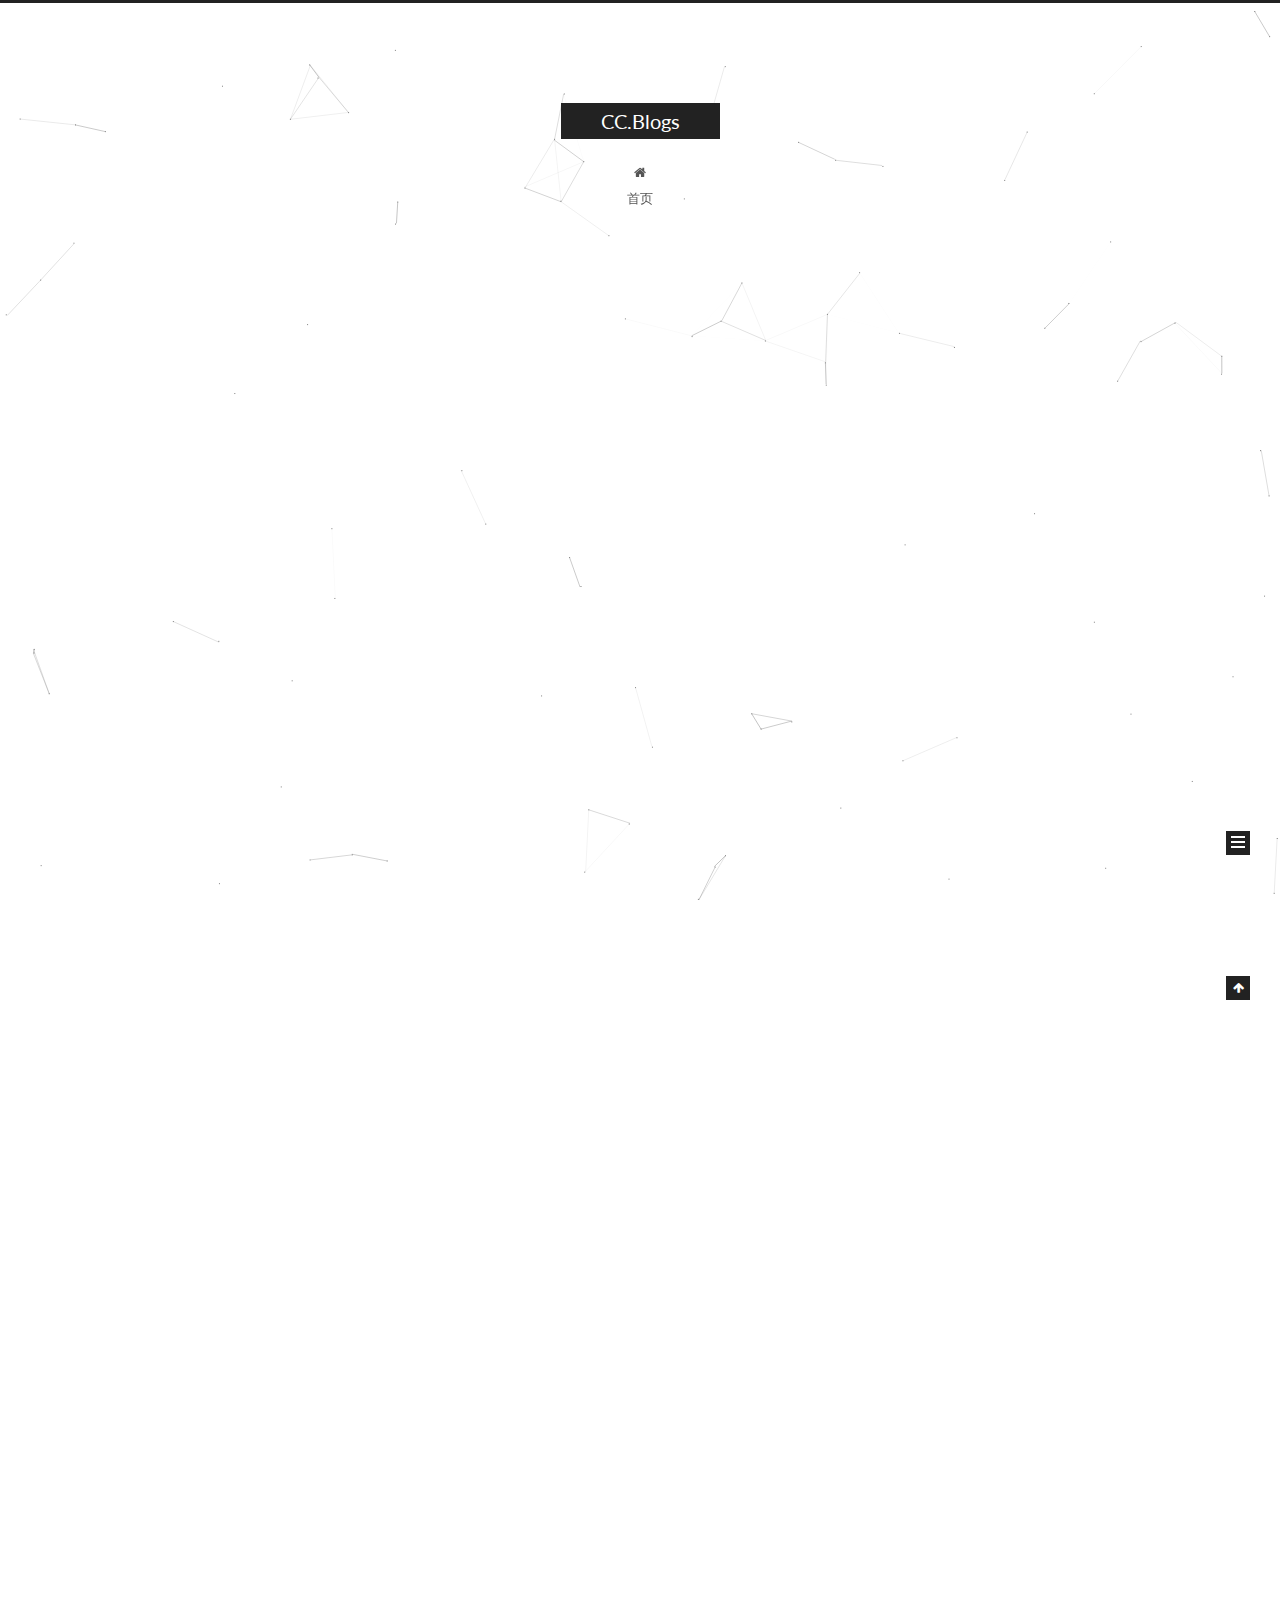
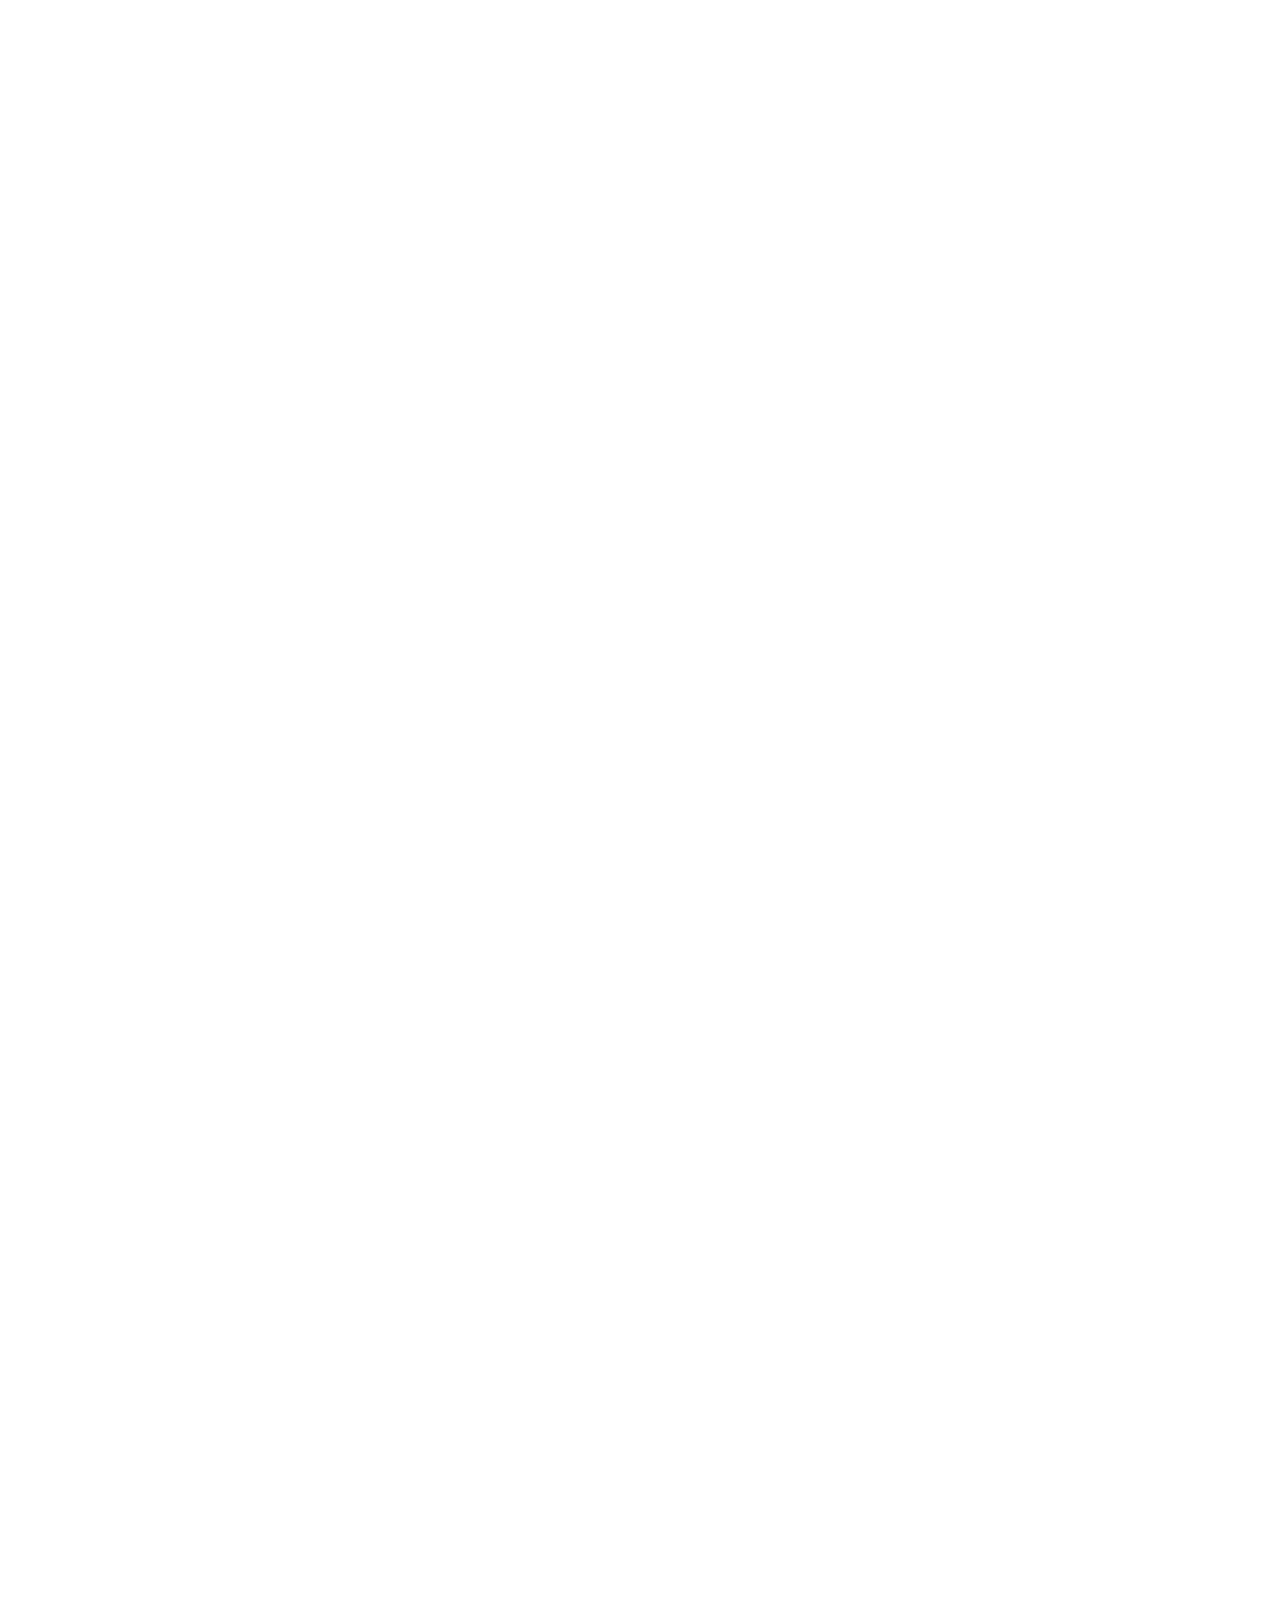
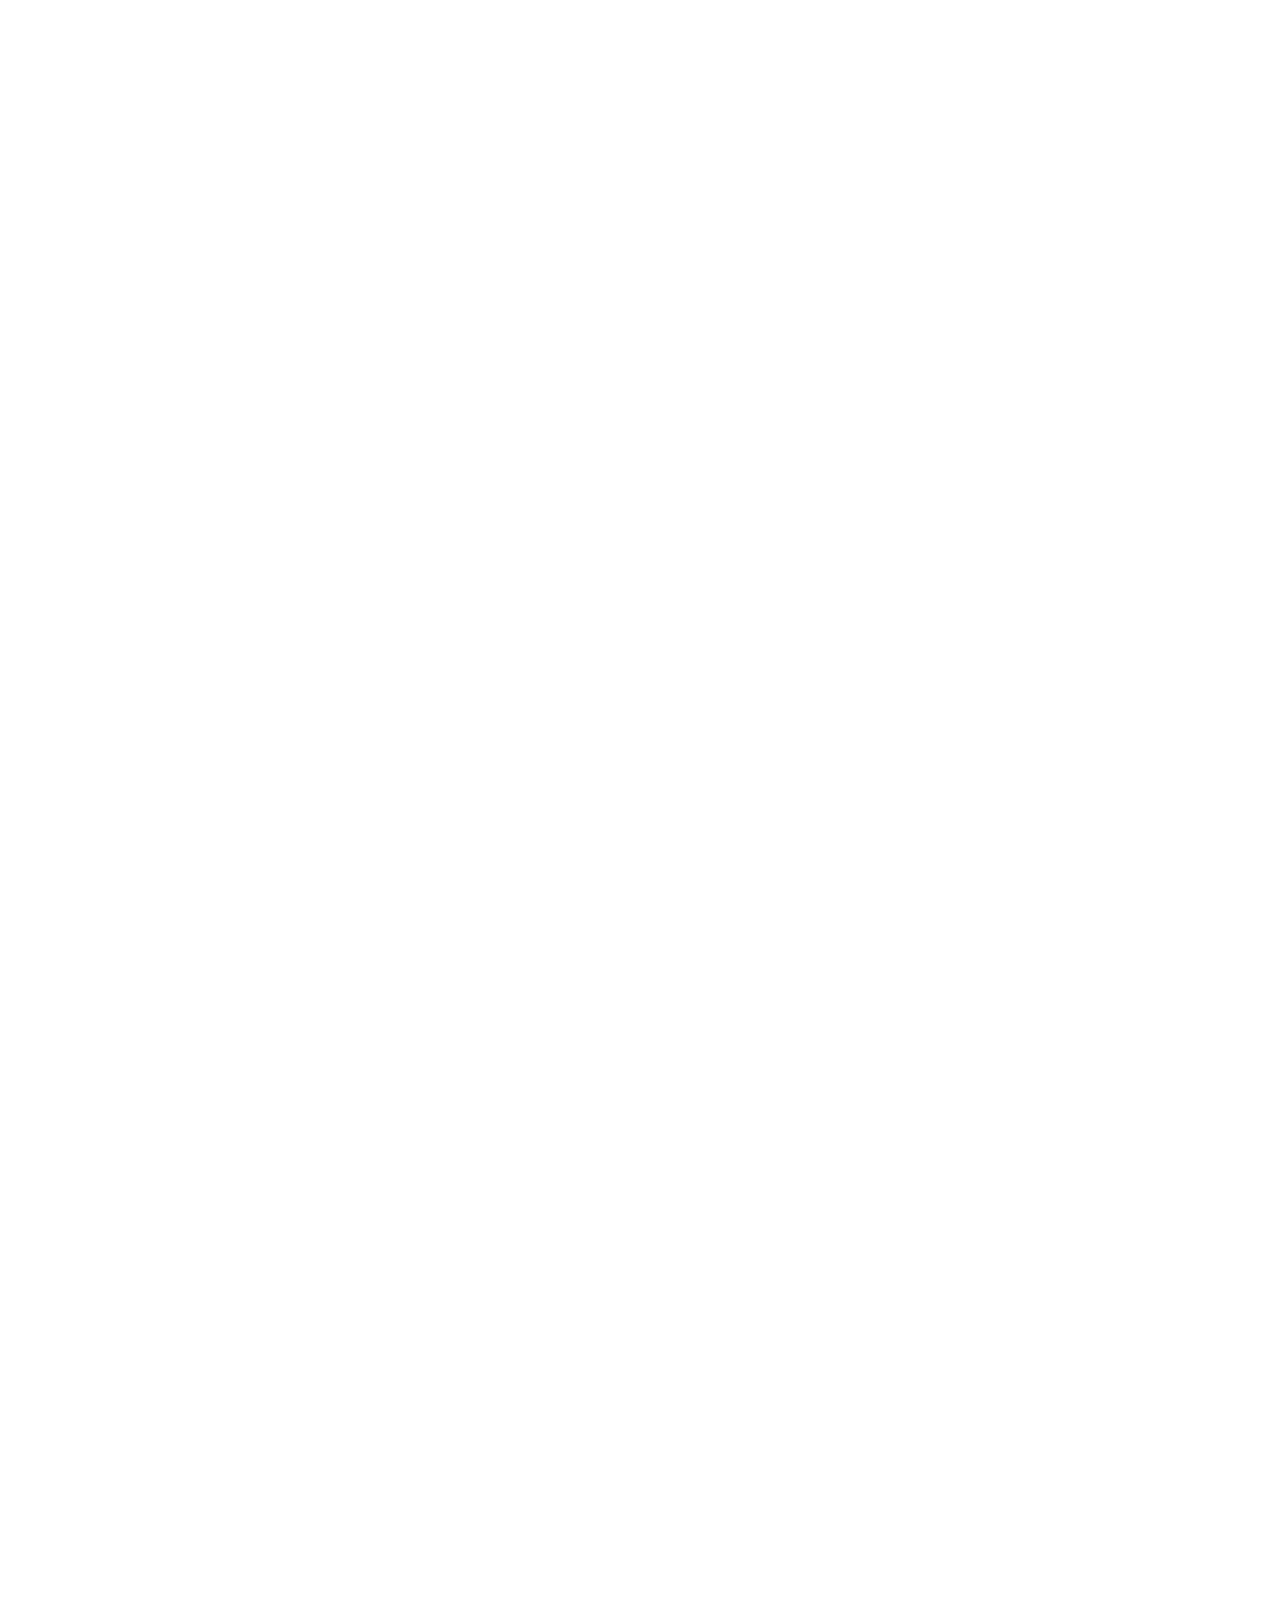
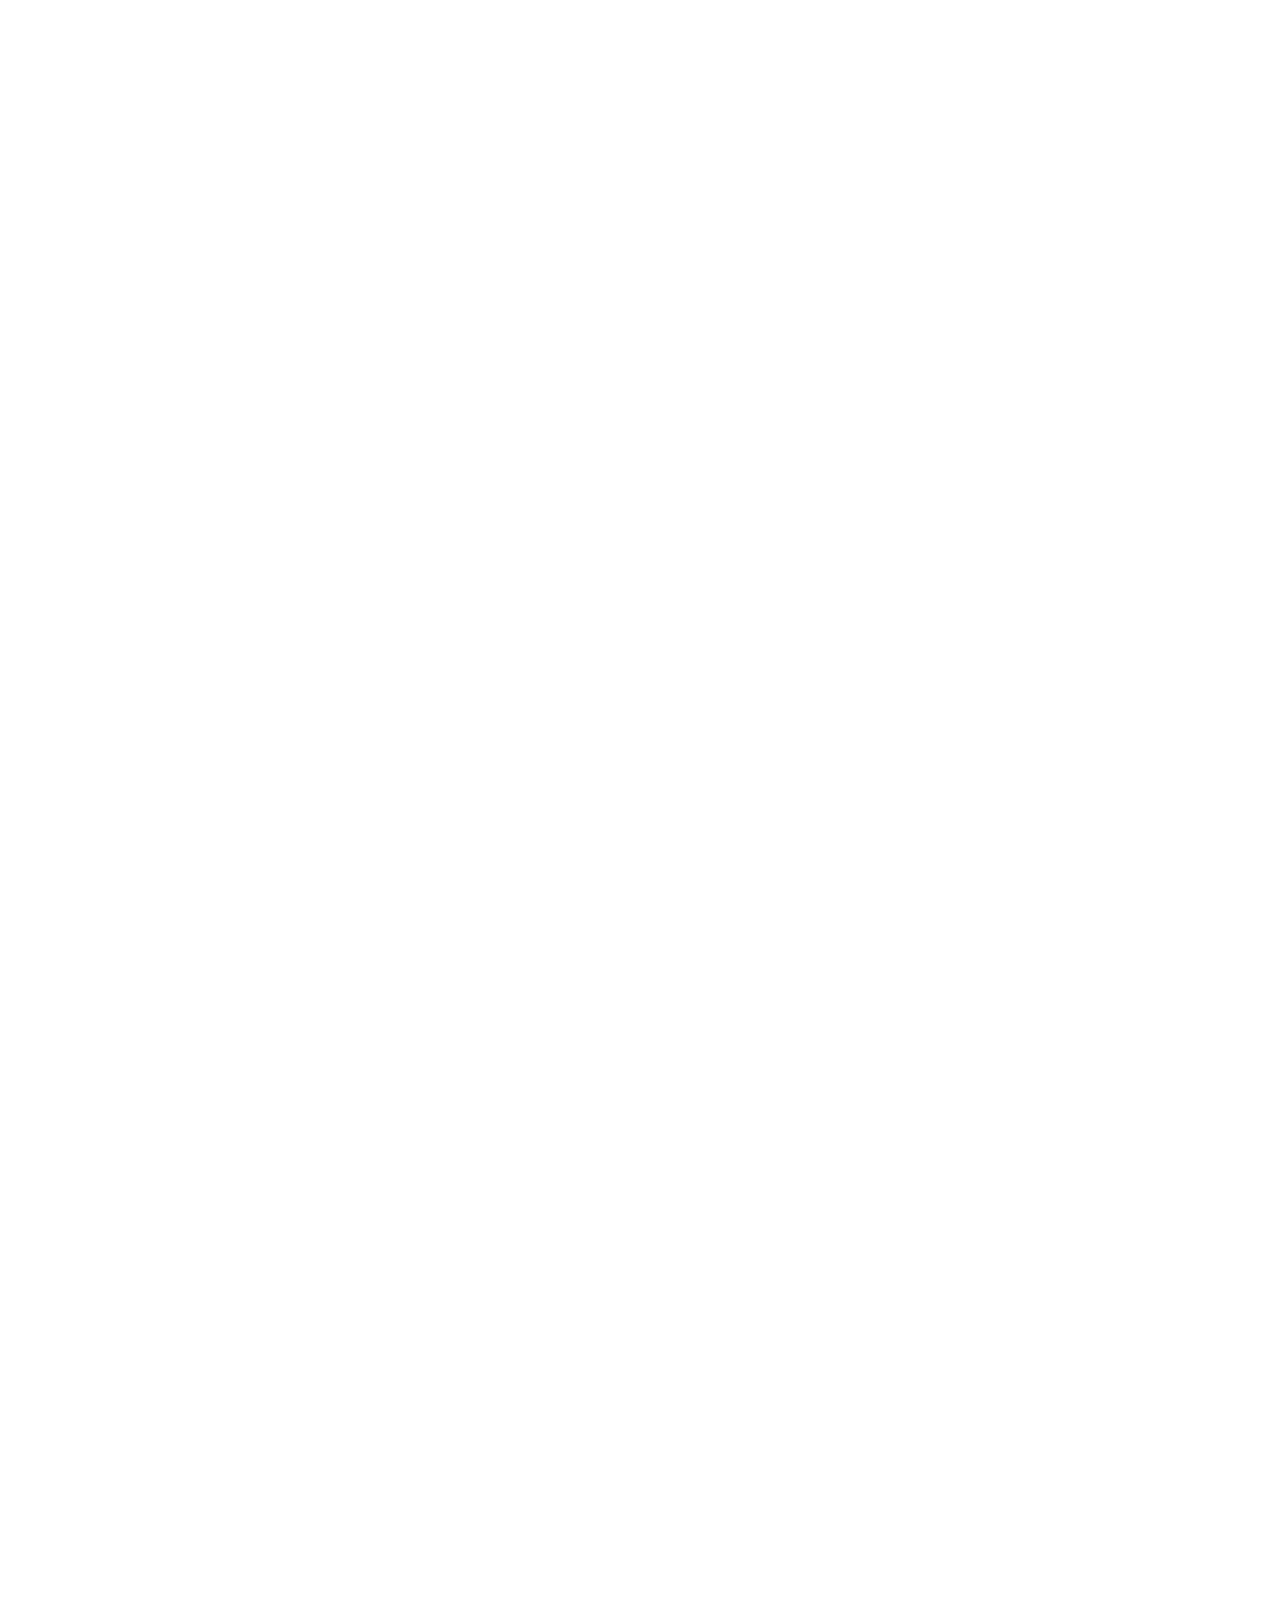
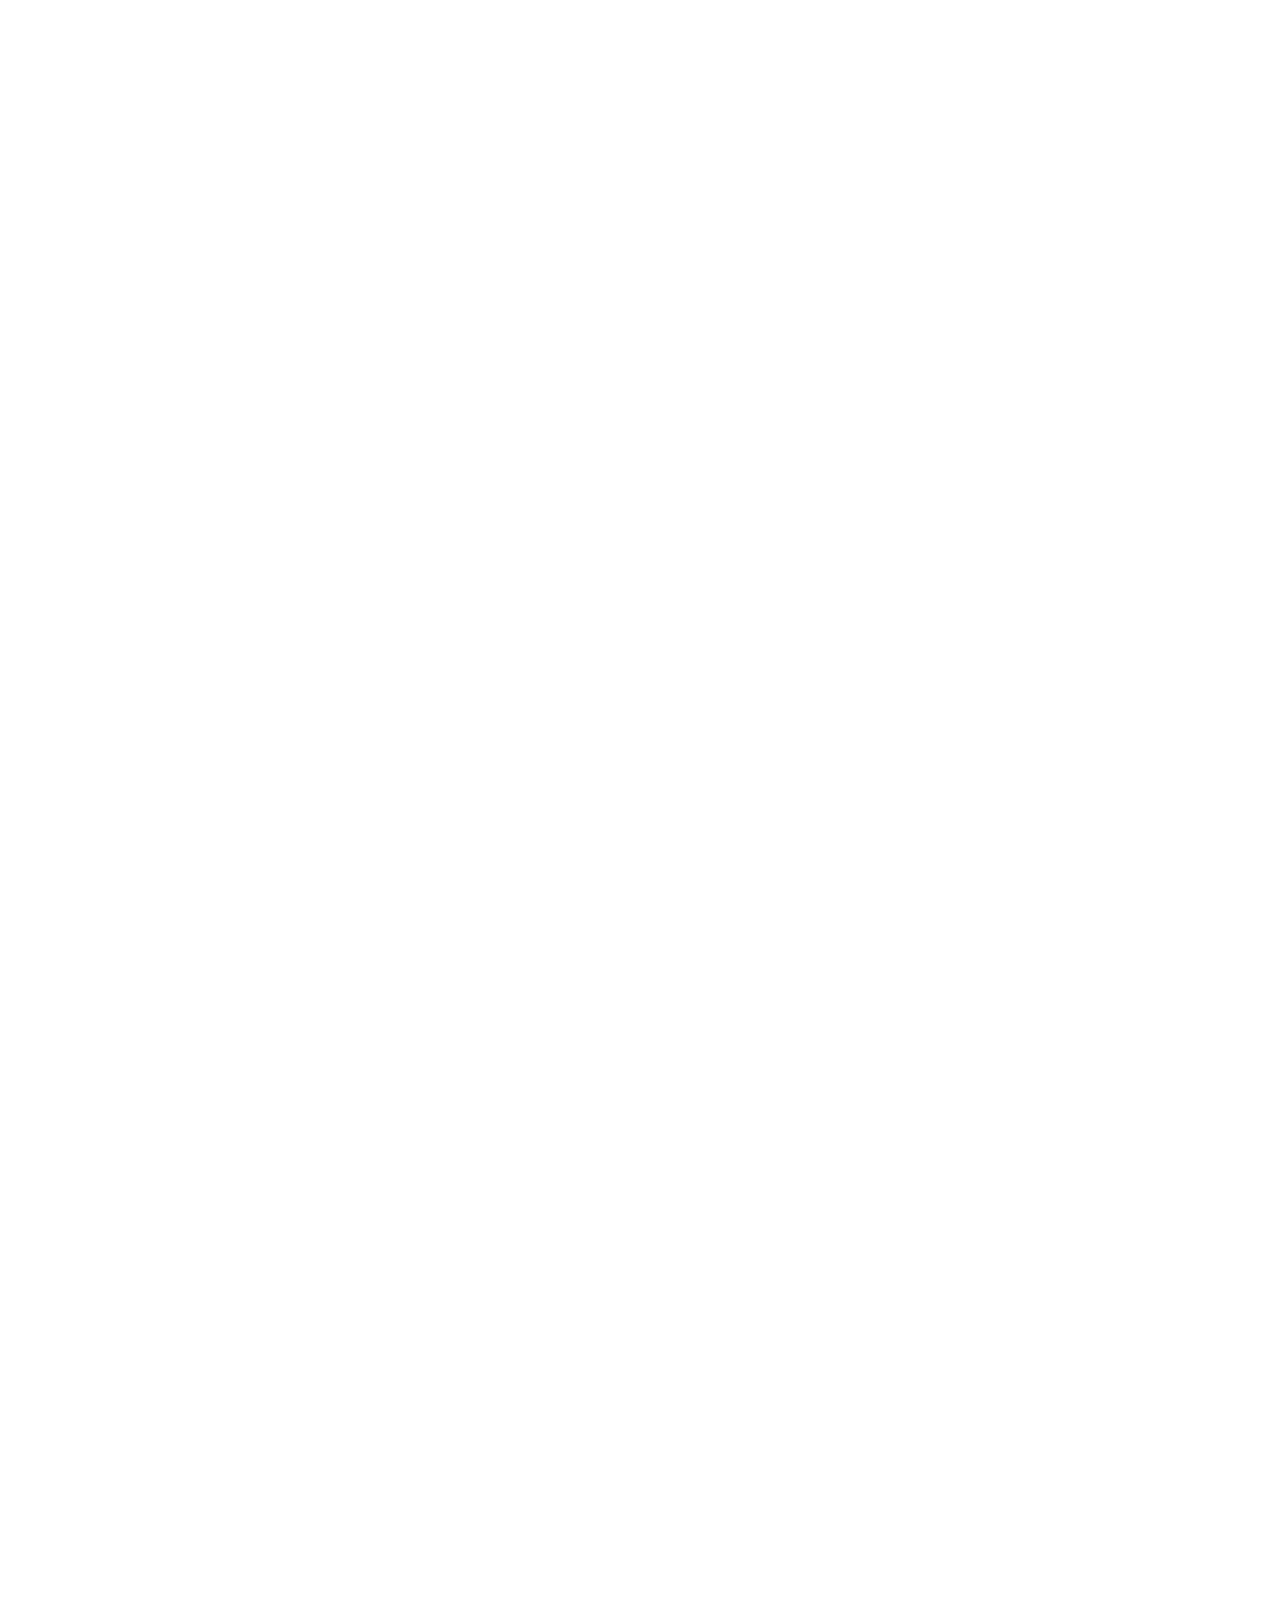
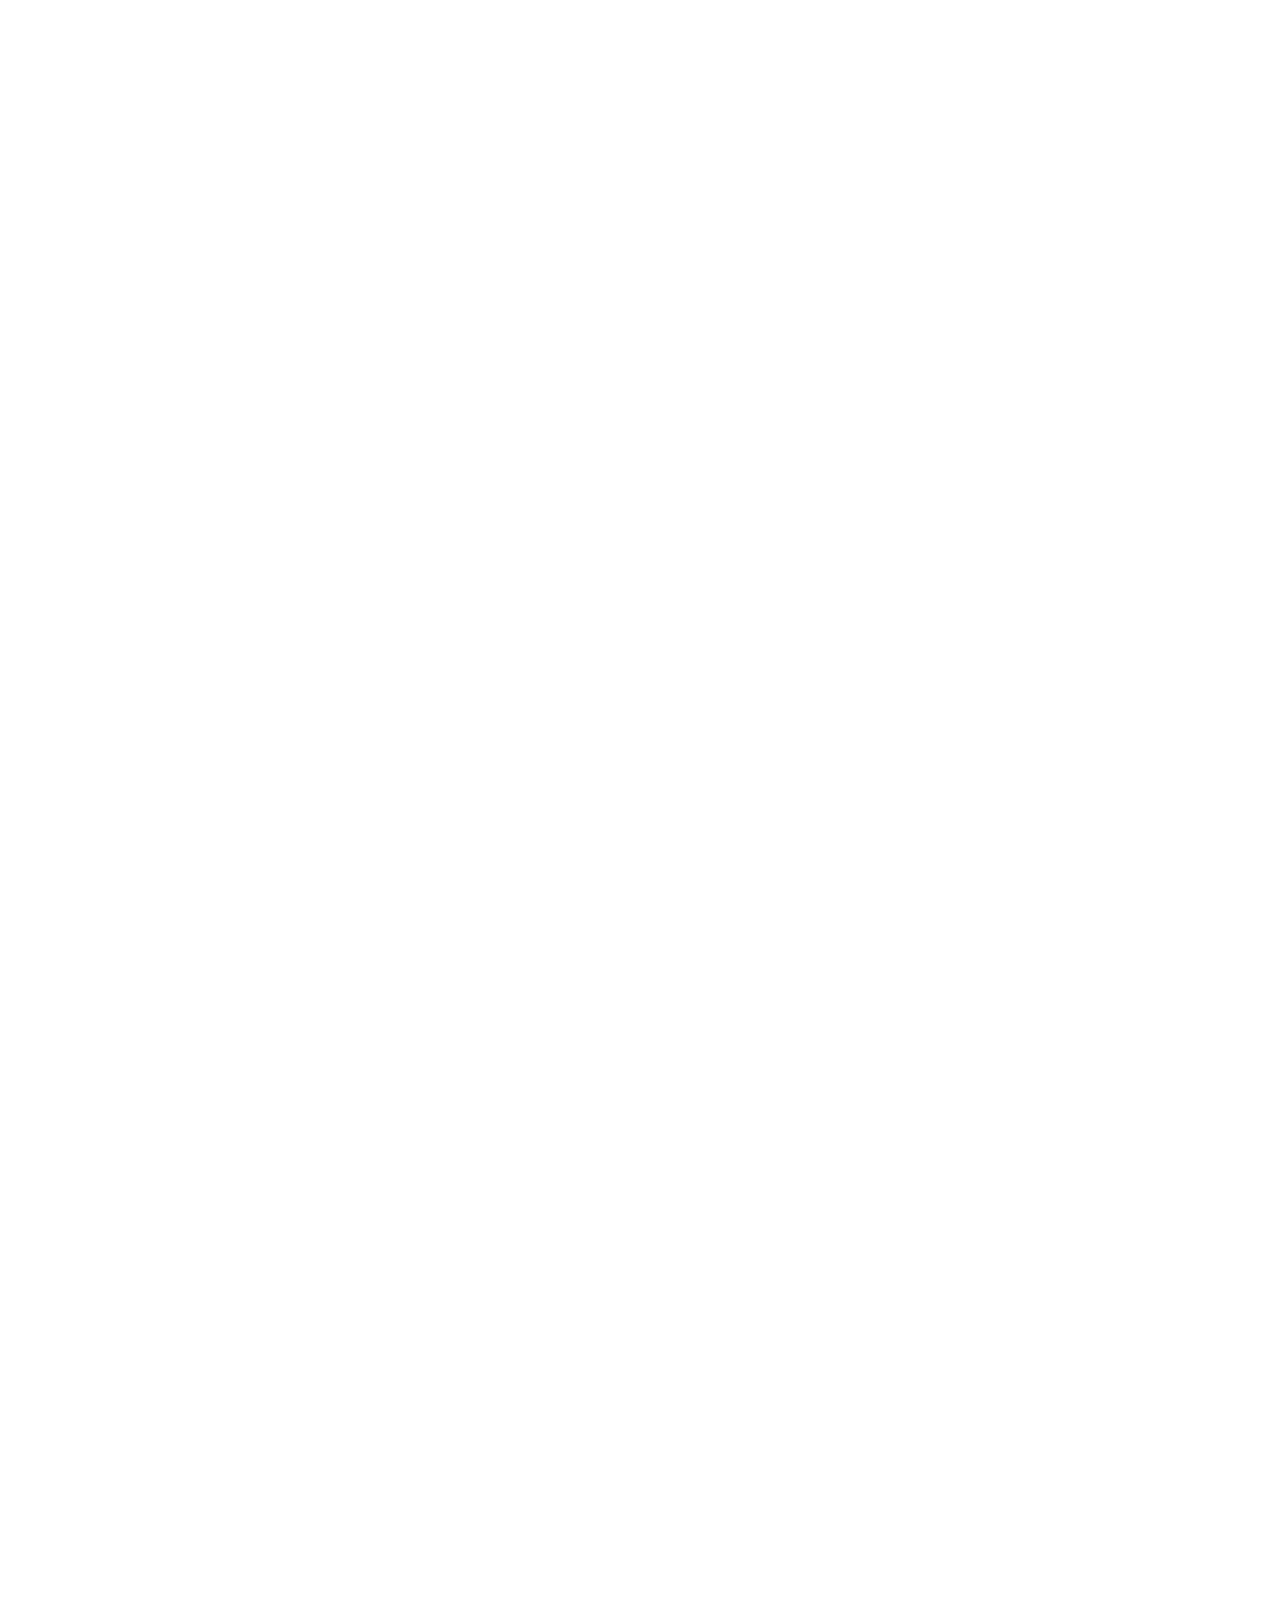
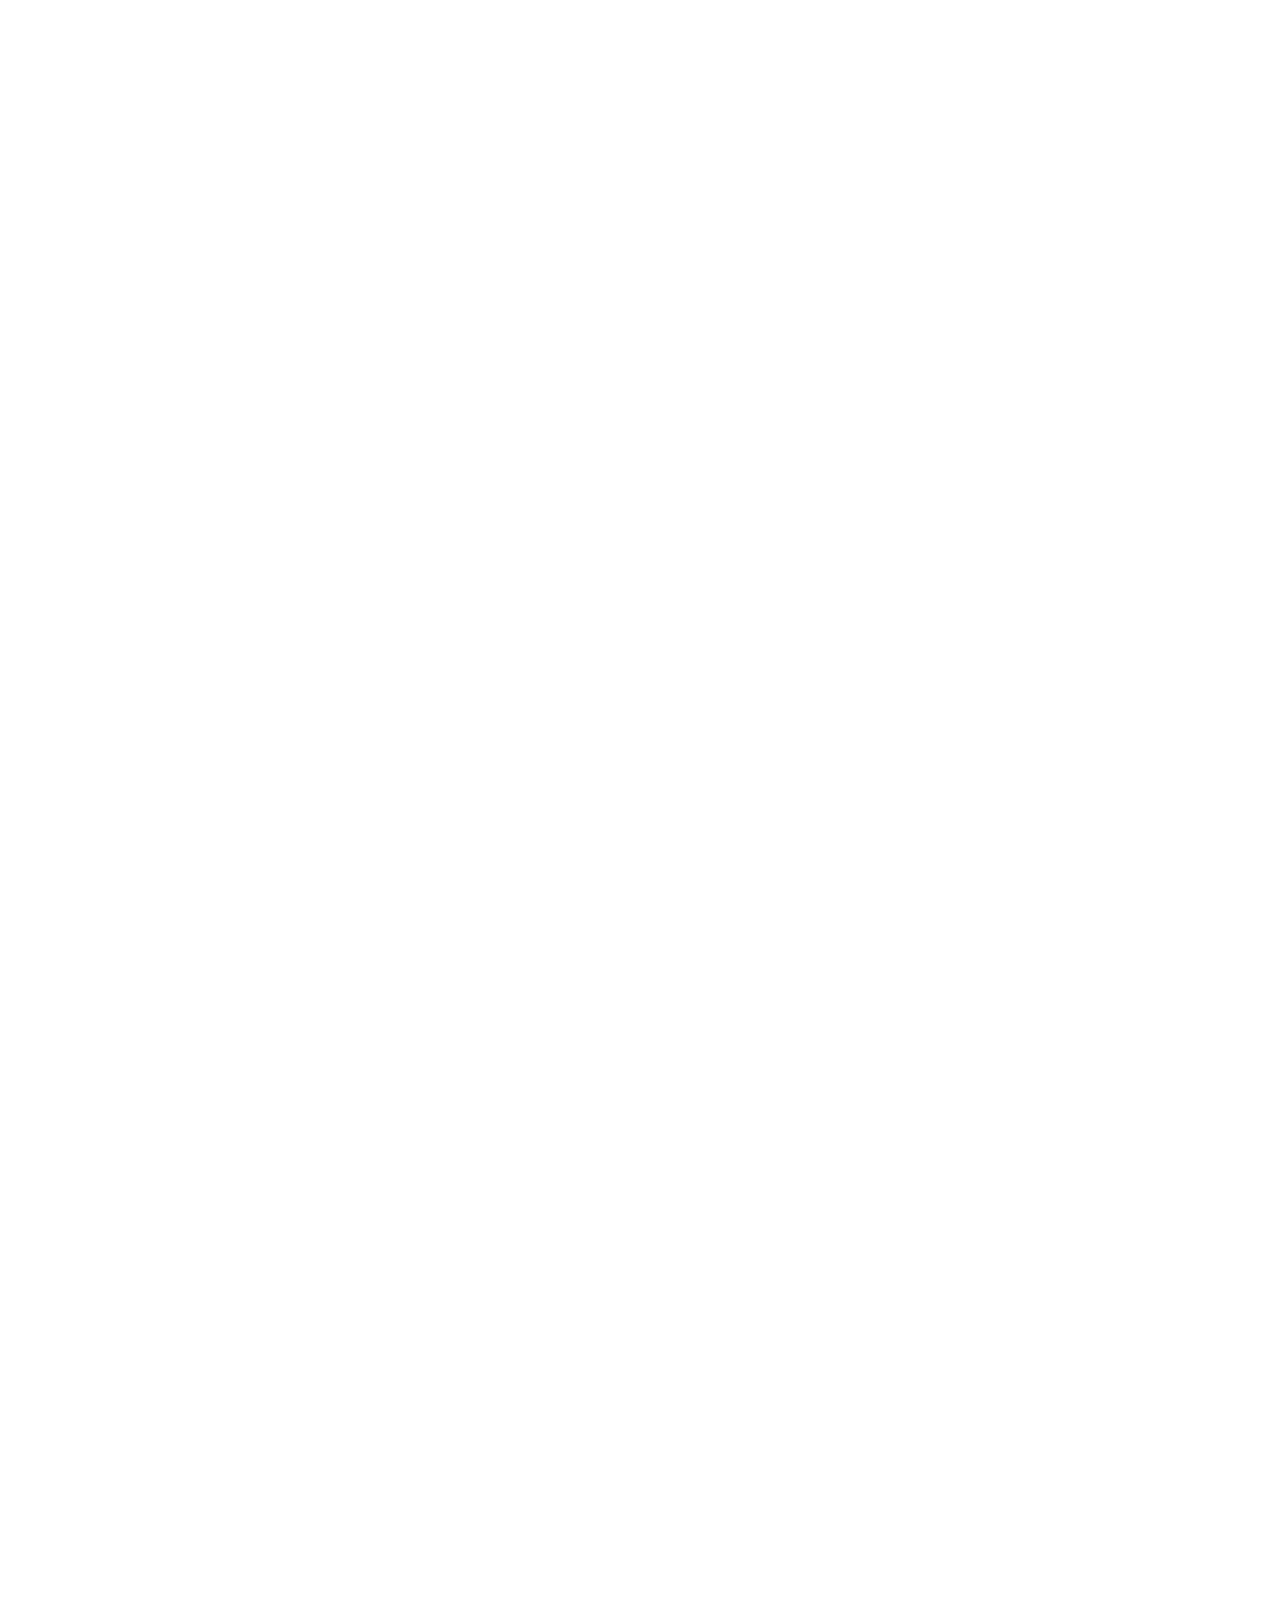
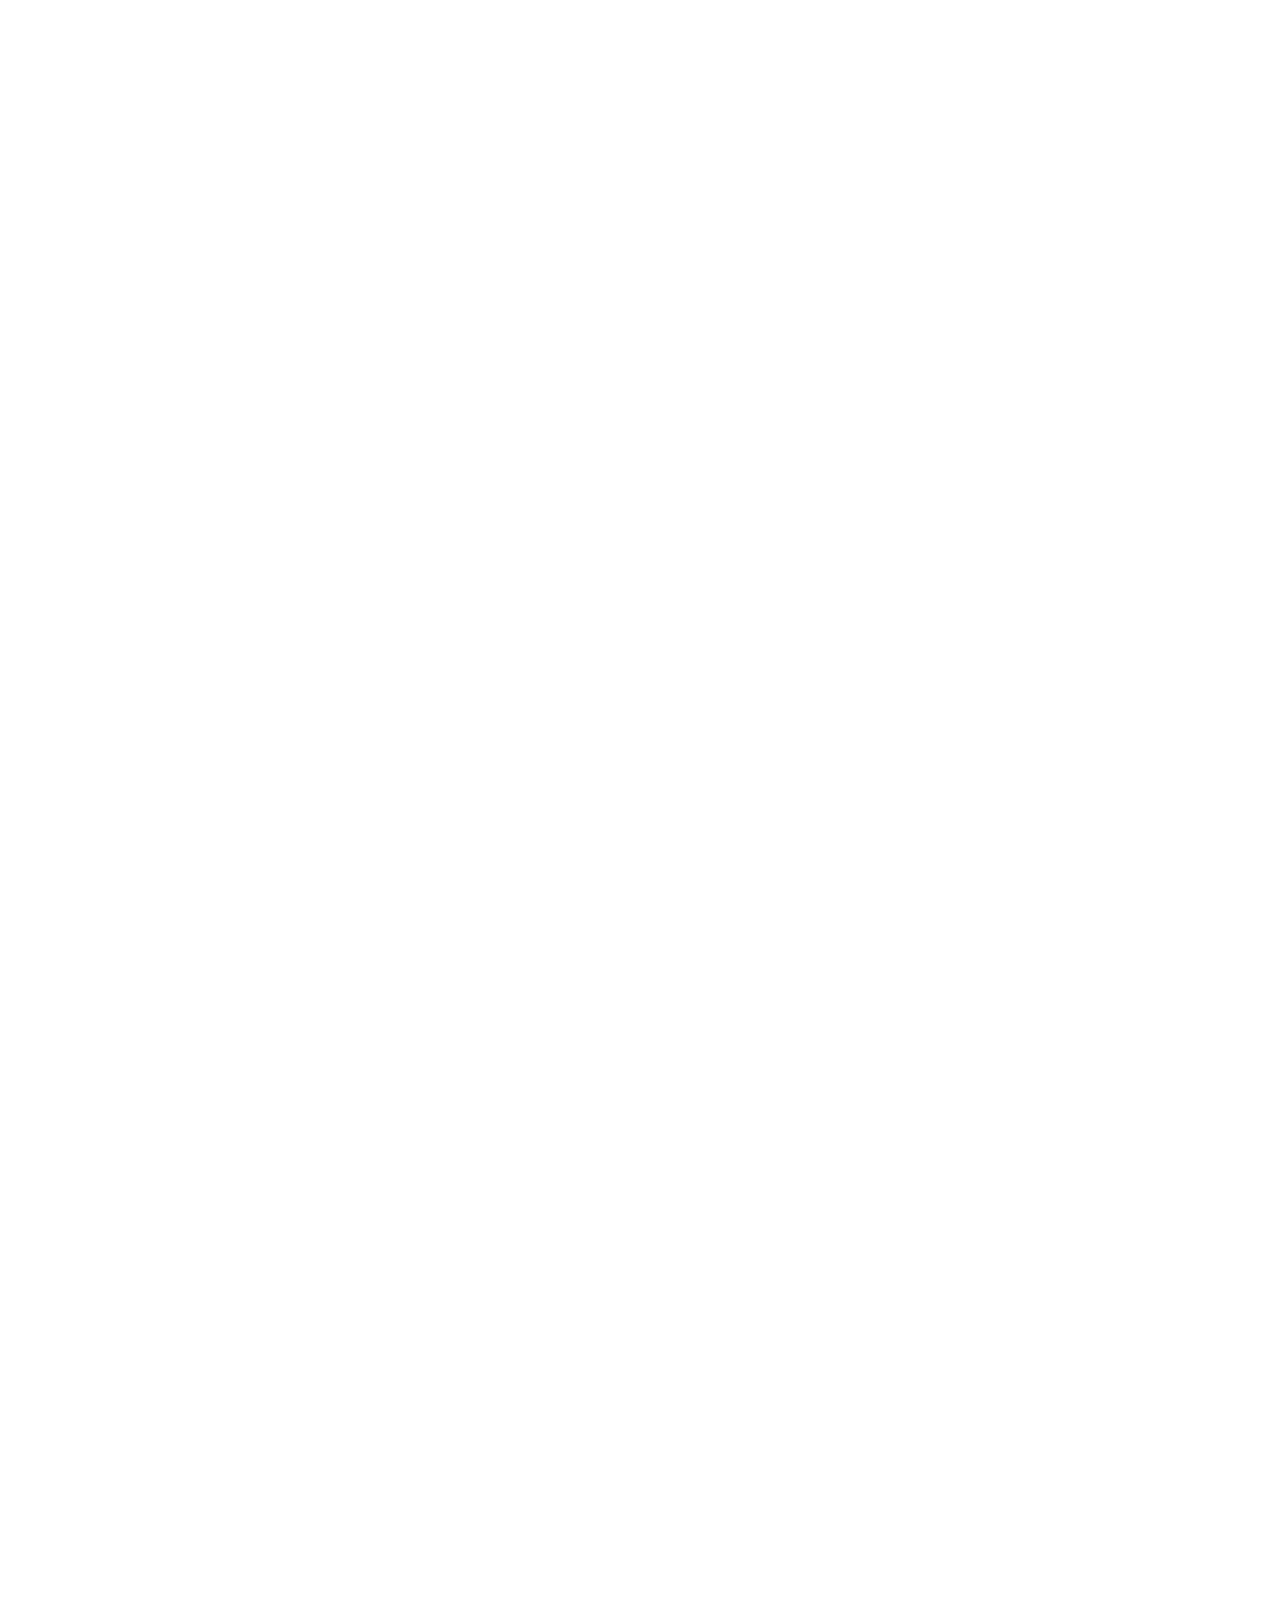
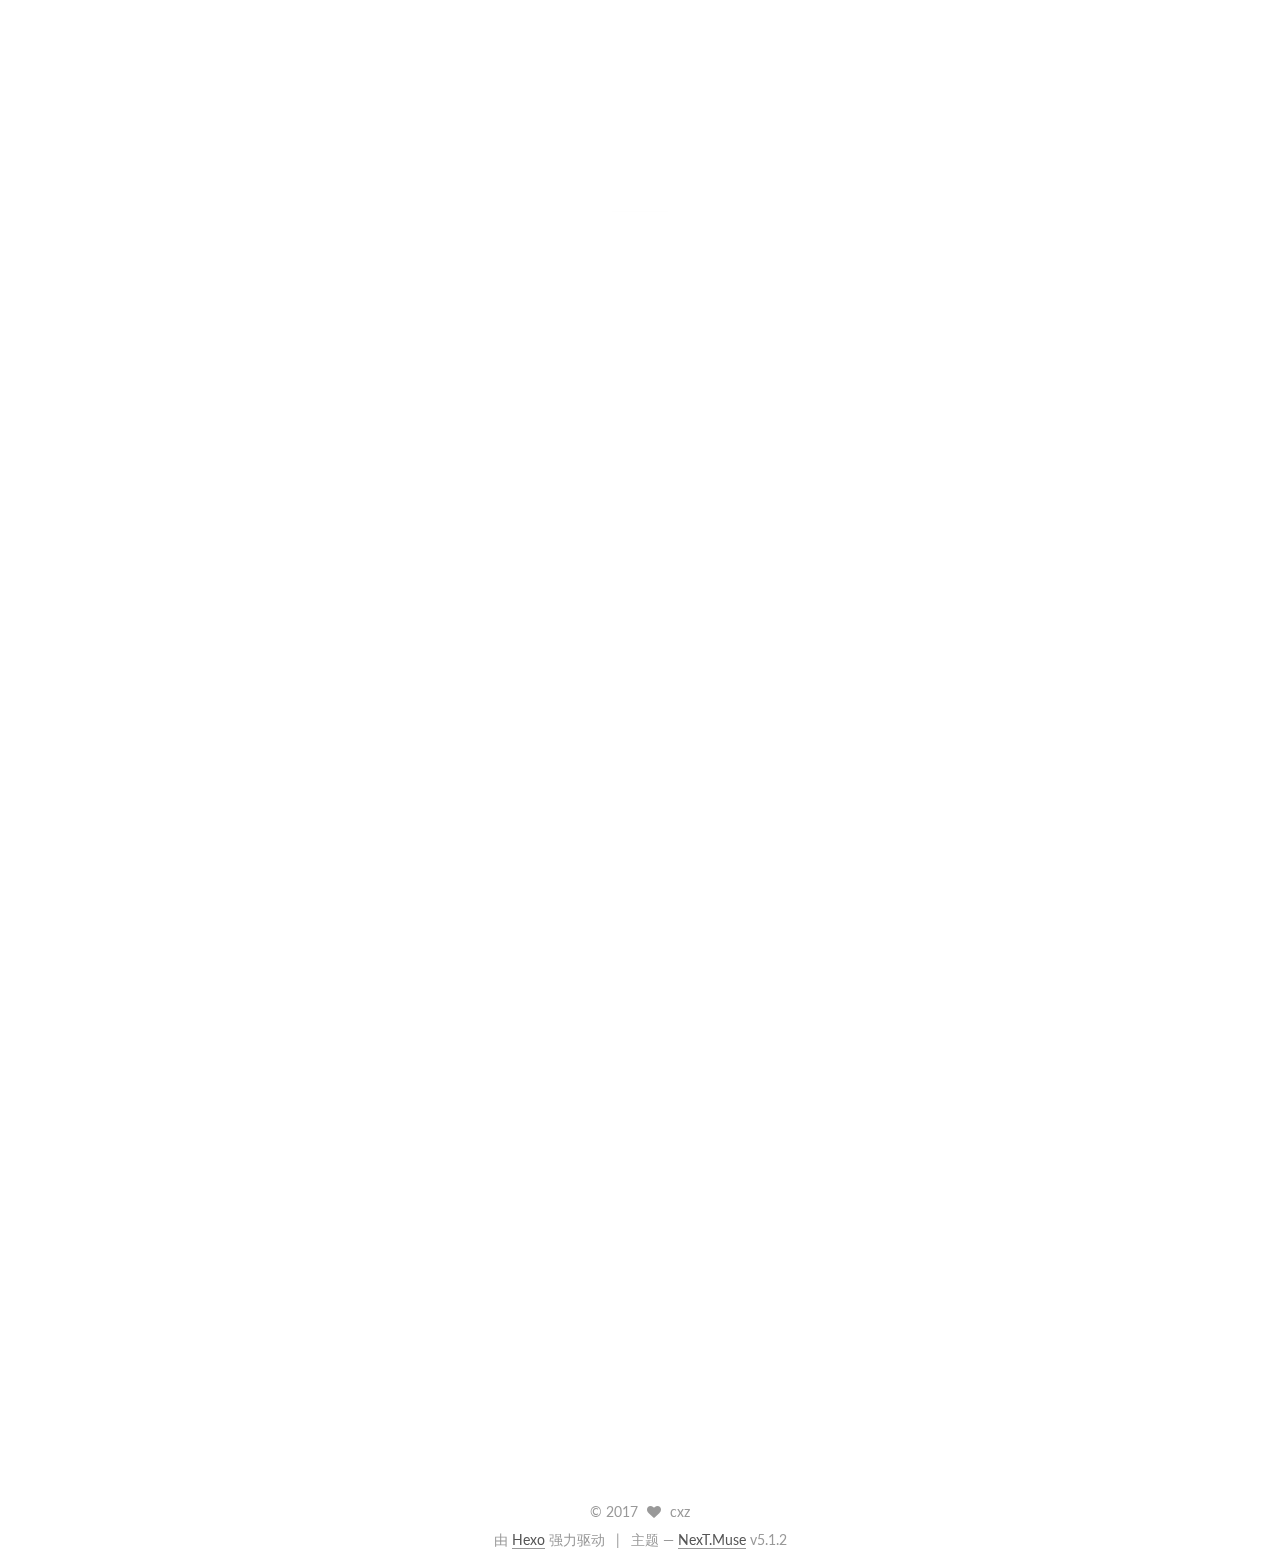
==== commit e16ffa96: "Site updated: 2017-09-24 14:57:53" ====
--- a/index.html
+++ b/index.html
@@ -1,178 +1,345 @@
 <!DOCTYPE html>
-<html>
+
+
+
+  
+
+
+<html class="theme-next muse use-motion" lang="zh-Hans">
 <head>
-  <meta charset="utf-8">
-  
-  <meta name="renderer" content="webkit">
-  <meta http-equiv="X-UA-Compatible" content="IE=edge" >
-  <link rel="dns-prefetch" href="http://yoursite.com">
-  <title>CC.Blogs</title>
-  <meta name="viewport" content="width=device-width, initial-scale=1, maximum-scale=1">
-  <meta property="og:type" content="website">
+  <meta charset="UTF-8"/>
+<meta http-equiv="X-UA-Compatible" content="IE=edge" />
+<meta name="viewport" content="width=device-width, initial-scale=1, maximum-scale=1"/>
+<meta name="theme-color" content="#222">
+
+
+
+
+
+
+
+
+
+<meta http-equiv="Cache-Control" content="no-transform" />
+<meta http-equiv="Cache-Control" content="no-siteapp" />
+
+
+
+
+
+
+
+
+
+
+
+
+
+
+
+
+  
+  
+  <link href="/lib/fancybox/source/jquery.fancybox.css?v=2.1.5" rel="stylesheet" type="text/css" />
+
+
+
+
+  
+  
+  
+  
+
+  
+    
+    
+  
+
+  
+
+  
+
+  
+
+  
+
+  
+    
+    
+    <link href="//fonts.googleapis.com/css?family=Lato:300,300italic,400,400italic,700,700italic&subset=latin,latin-ext" rel="stylesheet" type="text/css">
+  
+
+
+
+
+
+
+<link href="/lib/font-awesome/css/font-awesome.min.css?v=4.6.2" rel="stylesheet" type="text/css" />
+
+<link href="/css/main.css?v=5.1.2" rel="stylesheet" type="text/css" />
+
+
+  <meta name="keywords" content="Hexo, NexT" />
+
+
+
+
+
+
+
+
+  <link rel="shortcut icon" type="image/x-icon" href="/favicon.ico?v=5.1.2" />
+
+
+
+
+
+
+<meta property="og:type" content="website">
 <meta property="og:title" content="CC.Blogs">
 <meta property="og:url" content="http://yoursite.com/index.html">
 <meta property="og:site_name" content="CC.Blogs">
 <meta property="og:locale" content="zh-Hans">
 <meta name="twitter:card" content="summary">
 <meta name="twitter:title" content="CC.Blogs">
-  
-    <link rel="alternative" href="/atom.xml" title="CC.Blogs" type="application/atom+xml">
-  
-  
-    <link rel="icon" href="/favicon.png">
-  
-  <link rel="stylesheet" type="text/css" href="/./main.507b3a.css">
-  <style type="text/css">
-  
-    #container.show {
-      background: linear-gradient(200deg,#a0cfe4,#e8c37e);
+
+
+
+<script type="text/javascript" id="hexo.configurations">
+  var NexT = window.NexT || {};
+  var CONFIG = {
+    root: '/',
+    scheme: 'Muse',
+    version: '5.1.2',
+    sidebar: {"position":"left","display":"post","offset":12,"offset_float":12,"b2t":false,"scrollpercent":false,"onmobile":false},
+    fancybox: true,
+    tabs: true,
+    motion: {"enable":true,"async":false,"transition":{"post_block":"fadeIn","post_header":"slideDownIn","post_body":"slideDownIn","coll_header":"slideLeftIn"}},
+    duoshuo: {
+      userId: '0',
+      author: '博主'
+    },
+    algolia: {
+      applicationID: '',
+      apiKey: '',
+      indexName: '',
+      hits: {"per_page":10},
+      labels: {"input_placeholder":"Search for Posts","hits_empty":"We didn't find any results for the search: ${query}","hits_stats":"${hits} results found in ${time} ms"}
     }
-  </style>
-  
-
-  
+  };
+</script>
+
+
+
+  <link rel="canonical" href="http://yoursite.com/"/>
+
+
+
+
+
+  <title>CC.Blogs</title>
+  
+
+
+
+
+
+
+
 
 </head>
 
-<body>
-  <div id="container" q-class="show:isCtnShow">
-    <canvas id="anm-canvas" class="anm-canvas"></canvas>
-    <div class="left-col" q-class="show:isShow">
-      
-<div class="overlay" style="background: #4d4d4d"></div>
-<div class="intrude-less">
-	<header id="header" class="inner">
-		<a href="" class="profilepic">
-			<img src="" class="js-avatar">
-		</a>
-		<hgroup>
-		  <h1 class="header-author"><a href="">cxz</a></h1>
-		</hgroup>
-		
-
-		<nav class="header-menu">
-			<ul>
-			
-				<li><a href="/">主页</a></li>
-	        
-				<li><a href="/tags/随笔/">随笔</a></li>
-	        
-			</ul>
-		</nav>
-		<nav class="header-smart-menu">
-    		
-    			
-    			<a q-on="click: openSlider(e, 'innerArchive')" href="javascript:void(0)">所有文章</a>
-    			
-            
-    			
-    			<a q-on="click: openSlider(e, 'friends')" href="javascript:void(0)">友链</a>
-    			
-            
-    			
-    			<a q-on="click: openSlider(e, 'aboutme')" href="javascript:void(0)">关于我</a>
-    			
-            
-		</nav>
-		<nav class="header-nav">
-			<div class="social">
-				
-					<a class="github" target="_blank" href="#" title="github"><i class="icon-github"></i></a>
-		        
-					<a class="weibo" target="_blank" href="#" title="weibo"><i class="icon-weibo"></i></a>
-		        
-					<a class="rss" target="_blank" href="#" title="rss"><i class="icon-rss"></i></a>
-		        
-					<a class="zhihu" target="_blank" href="#" title="zhihu"><i class="icon-zhihu"></i></a>
-		        
-			</div>
-		</nav>
-	</header>		
+<body itemscope itemtype="http://schema.org/WebPage" lang="zh-Hans">
+
+  
+  
+    
+  
+
+  <div class="container sidebar-position-left 
+  page-home">
+    <div class="headband"></div>
+
+    <header id="header" class="header" itemscope itemtype="http://schema.org/WPHeader">
+      <div class="header-inner"><div class="site-brand-wrapper">
+  <div class="site-meta ">
+    
+
+    <div class="custom-logo-site-title">
+      <a href="/"  class="brand" rel="start">
+        <span class="logo-line-before"><i></i></span>
+        <span class="site-title">CC.Blogs</span>
+        <span class="logo-line-after"><i></i></span>
+      </a>
+    </div>
+      
+        <p class="site-subtitle"></p>
+      
+  </div>
+
+  <div class="site-nav-toggle">
+    <button>
+      <span class="btn-bar"></span>
+      <span class="btn-bar"></span>
+      <span class="btn-bar"></span>
+    </button>
+  </div>
 </div>
 
-    </div>
-    <div class="mid-col" q-class="show:isShow,hide:isShow|isFalse">
-      
-<nav id="mobile-nav">
-  	<div class="overlay js-overlay" style="background: #4d4d4d"></div>
-	<div class="btnctn js-mobile-btnctn">
-  		<div class="slider-trigger list" q-on="click: openSlider(e)"><i class="icon icon-sort"></i></div>
-	</div>
-	<div class="intrude-less">
-		<header id="header" class="inner">
-			<div class="profilepic">
-				<img src="" class="js-avatar">
-			</div>
-			<hgroup>
-			  <h1 class="header-author js-header-author">cxz</h1>
-			</hgroup>
-			
-			
-			
-				
-			
-				
-			
-			
-			
-			<nav class="header-nav">
-				<div class="social">
-					
-						<a class="github" target="_blank" href="#" title="github"><i class="icon-github"></i></a>
-			        
-						<a class="weibo" target="_blank" href="#" title="weibo"><i class="icon-weibo"></i></a>
-			        
-						<a class="rss" target="_blank" href="#" title="rss"><i class="icon-rss"></i></a>
-			        
-						<a class="zhihu" target="_blank" href="#" title="zhihu"><i class="icon-zhihu"></i></a>
-			        
-				</div>
-			</nav>
-
-			<nav class="header-menu js-header-menu">
-				<ul style="width: 50%">
-				
-				
-					<li style="width: 50%"><a href="/">主页</a></li>
-		        
-					<li style="width: 50%"><a href="/tags/随笔/">随笔</a></li>
-		        
-				</ul>
-			</nav>
-		</header>				
-	</div>
-	<div class="mobile-mask" style="display:none" q-show="isShow"></div>
+<nav class="site-nav">
+  
+
+  
+    <ul id="menu" class="menu">
+      
+        
+        <li class="menu-item menu-item-home">
+          <a href="/" rel="section">
+            
+              <i class="menu-item-icon fa fa-fw fa-home"></i> <br />
+            
+            首页
+          </a>
+        </li>
+      
+
+      
+    </ul>
+  
+
+  
 </nav>
 
-      <div id="wrapper" class="body-wrap">
-        <div class="menu-l">
-          <div class="canvas-wrap">
-            <canvas data-colors="#eaeaea" data-sectionHeight="100" data-contentId="js-content" id="myCanvas1" class="anm-canvas"></canvas>
-          </div>
-          <div id="js-content" class="content-ll">
-            
-  
-    <article id="post-Javascript高级程序设计" class="article article-type-post  article-index" itemscope itemprop="blogPost">
-  <div class="article-inner">
-    
-      <header class="article-header">
-        
-  
-    <h1 itemprop="name">
-      <a class="article-title" href="/2017/09/10/Javascript高级程序设计/">Javascript高级程序设计</a>
-    </h1>
-  
-
-        
-        <a href="/2017/09/10/Javascript高级程序设计/" class="archive-article-date">
-  	<time datetime="2017-09-10T10:02:49.000Z" itemprop="datePublished"><i class="icon-calendar icon"></i>2017-09-10</time>
-</a>
-        
+
+
+ </div>
+    </header>
+
+    <main id="main" class="main">
+      <div class="main-inner">
+        <div class="content-wrap">
+          <div id="content" class="content">
+            
+  <section id="posts" class="posts-expand">
+    
+      
+
+  
+
+  
+  
+  
+
+  <article class="post post-type-normal" itemscope itemtype="http://schema.org/Article">
+  
+  
+  
+  <div class="post-block">
+    <link itemprop="mainEntityOfPage" href="http://yoursite.com/2017/09/10/Javascript高级程序设计/">
+
+    <span hidden itemprop="author" itemscope itemtype="http://schema.org/Person">
+      <meta itemprop="name" content="cxz">
+      <meta itemprop="description" content="">
+      <meta itemprop="image" content="/images/avatar.gif">
+    </span>
+
+    <span hidden itemprop="publisher" itemscope itemtype="http://schema.org/Organization">
+      <meta itemprop="name" content="CC.Blogs">
+    </span>
+
+    
+      <header class="post-header">
+
+        
+        
+          <h1 class="post-title" itemprop="name headline">
+                
+                <a class="post-title-link" href="/2017/09/10/Javascript高级程序设计/" itemprop="url">Javascript高级程序设计</a></h1>
+        
+
+        <div class="post-meta">
+          <span class="post-time">
+            
+              <span class="post-meta-item-icon">
+                <i class="fa fa-calendar-o"></i>
+              </span>
+              
+                <span class="post-meta-item-text">发表于</span>
+              
+              <time title="创建于" itemprop="dateCreated datePublished" datetime="2017-09-10T18:02:49+08:00">
+                2017-09-10
+              </time>
+            
+
+            
+
+            
+          </span>
+
+          
+            <span class="post-category" >
+            
+              <span class="post-meta-divider">|</span>
+            
+              <span class="post-meta-item-icon">
+                <i class="fa fa-folder-o"></i>
+              </span>
+              
+                <span class="post-meta-item-text">分类于</span>
+              
+              
+                <span itemprop="about" itemscope itemtype="http://schema.org/Thing">
+                  <a href="/categories/技术/" itemprop="url" rel="index">
+                    <span itemprop="name">技术</span>
+                  </a>
+                </span>
+
+                
+                
+                  ， 
+                
+              
+                <span itemprop="about" itemscope itemtype="http://schema.org/Thing">
+                  <a href="/categories/技术/Javascript/" itemprop="url" rel="index">
+                    <span itemprop="name">Javascript</span>
+                  </a>
+                </span>
+
+                
+                
+              
+            </span>
+          
+
+          
+            
+          
+
+          
+          
+
+          
+
+          
+
+          
+
+        </div>
       </header>
     
-    <div class="article-entry" itemprop="articleBody">
-      
-        <h3 id="1-1-typeof的使用"><a href="#1-1-typeof的使用" class="headerlink" title="1.1 typeof的使用"></a>1.1 typeof的使用</h3><ul>
+
+    
+    
+    
+    <div class="post-body" itemprop="articleBody">
+
+      
+      
+
+      
+        
+          
+            <h3 id="1-1-typeof的使用"><a href="#1-1-typeof的使用" class="headerlink" title="1.1 typeof的使用"></a>1.1 typeof的使用</h3><ul>
 <li>对一个值使用typeof 操作符可能返回下列某个字符串：<ul>
 <li>“undefined”——如果这个值未定义；</li>
 <li>“boolean”——如果这个值是布尔值；</li>
@@ -327,182 +494,277 @@
 <p><strong>JavaScript 从来不会告诉你是否多次声明了同一个变量；遇到这种情况，它只会对后续的声明视而不见（不过，它会执行后续声明中的变量初始化）</strong></p>
 </blockquote>
 
-      
-
+          
+        
       
     </div>
-    <div class="article-info article-info-index">
-      
-      
-	<div class="article-tag tagcloud">
-		<i class="icon-price-tags icon"></i>
-		<ul class="article-tag-list">
-			 
-        		<li class="article-tag-list-item">
-        			<a href="javascript:void(0)" class="js-tag article-tag-list-link color3">技术</a>
-        		</li>
-      		
-		</ul>
-	</div>
-
-      
-	<div class="article-category tagcloud">
-		<i class="icon-book icon"></i>
-		<ul class="article-tag-list">
-			 
-        		<li class="article-tag-list-item">
-        			<a href="/categories/技术//" class="article-tag-list-link color3">技术</a>
-        		</li>
-      		 
-        		<li class="article-tag-list-item">
-        			<a href="/categories/技术/Javascript//" class="article-tag-list-link color1">Javascript</a>
-        		</li>
-      		
-		</ul>
-	</div>
-
-
-      
-        <p class="article-more-link">
-          <a class="article-more-a" href="/2017/09/10/Javascript高级程序设计/">展开全文 >></a>
-        </p>
-      
-
-      
-      <div class="clearfix"></div>
+    
+    
+    
+
+    
+
+    
+
+    
+
+    <footer class="post-footer">
+      
+
+      
+
+      
+
+      
+      
+        <div class="post-eof"></div>
+      
+    </footer>
+  </div>
+  
+  
+  
+  </article>
+
+
+    
+      
+
+  
+
+  
+  
+  
+
+  <article class="post post-type-normal" itemscope itemtype="http://schema.org/Article">
+  
+  
+  
+  <div class="post-block">
+    <link itemprop="mainEntityOfPage" href="http://yoursite.com/2017/09/08/firstBlog/">
+
+    <span hidden itemprop="author" itemscope itemtype="http://schema.org/Person">
+      <meta itemprop="name" content="cxz">
+      <meta itemprop="description" content="">
+      <meta itemprop="image" content="/images/avatar.gif">
+    </span>
+
+    <span hidden itemprop="publisher" itemscope itemtype="http://schema.org/Organization">
+      <meta itemprop="name" content="CC.Blogs">
+    </span>
+
+    
+      <header class="post-header">
+
+        
+        
+          <h1 class="post-title" itemprop="name headline">
+                
+                <a class="post-title-link" href="/2017/09/08/firstBlog/" itemprop="url">firstBlog</a></h1>
+        
+
+        <div class="post-meta">
+          <span class="post-time">
+            
+              <span class="post-meta-item-icon">
+                <i class="fa fa-calendar-o"></i>
+              </span>
+              
+                <span class="post-meta-item-text">发表于</span>
+              
+              <time title="创建于" itemprop="dateCreated datePublished" datetime="2017-09-08T21:55:16+08:00">
+                2017-09-08
+              </time>
+            
+
+            
+
+            
+          </span>
+
+          
+            <span class="post-category" >
+            
+              <span class="post-meta-divider">|</span>
+            
+              <span class="post-meta-item-icon">
+                <i class="fa fa-folder-o"></i>
+              </span>
+              
+                <span class="post-meta-item-text">分类于</span>
+              
+              
+                <span itemprop="about" itemscope itemtype="http://schema.org/Thing">
+                  <a href="/categories/技术/" itemprop="url" rel="index">
+                    <span itemprop="name">技术</span>
+                  </a>
+                </span>
+
+                
+                
+                  ， 
+                
+              
+                <span itemprop="about" itemscope itemtype="http://schema.org/Thing">
+                  <a href="/categories/技术/Javascript/" itemprop="url" rel="index">
+                    <span itemprop="name">Javascript</span>
+                  </a>
+                </span>
+
+                
+                
+              
+            </span>
+          
+
+          
+            
+          
+
+          
+          
+
+          
+
+          
+
+          
+
+        </div>
+      </header>
+    
+
+    
+    
+    
+    <div class="post-body" itemprop="articleBody">
+
+      
+      
+
+      
+        
+          
+            <h3 id="仅作测试使用"><a href="#仅作测试使用" class="headerlink" title="仅作测试使用"></a>仅作测试使用</h3>
+          
+        
+      
     </div>
+    
+    
+    
+
+    
+
+    
+
+    
+
+    <footer class="post-footer">
+      
+
+      
+
+      
+
+      
+      
+        <div class="post-eof"></div>
+      
+    </footer>
   </div>
-</article>
-
-<aside class="wrap-side-operation">
-    <div class="mod-side-operation">
-        
-        <div class="jump-container" id="js-jump-container" style="display:none;">
-            <a href="javascript:void(0)" class="mod-side-operation__jump-to-top">
-                <i class="icon-font icon-back"></i>
-            </a>
-            <div id="js-jump-plan-container" class="jump-plan-container" style="top: -11px;">
-                <i class="icon-font icon-plane jump-plane"></i>
-            </div>
+  
+  
+  
+  </article>
+
+
+    
+      
+
+  
+
+  
+  
+  
+
+  <article class="post post-type-normal" itemscope itemtype="http://schema.org/Article">
+  
+  
+  
+  <div class="post-block">
+    <link itemprop="mainEntityOfPage" href="http://yoursite.com/2017/09/08/hello-world/">
+
+    <span hidden itemprop="author" itemscope itemtype="http://schema.org/Person">
+      <meta itemprop="name" content="cxz">
+      <meta itemprop="description" content="">
+      <meta itemprop="image" content="/images/avatar.gif">
+    </span>
+
+    <span hidden itemprop="publisher" itemscope itemtype="http://schema.org/Organization">
+      <meta itemprop="name" content="CC.Blogs">
+    </span>
+
+    
+      <header class="post-header">
+
+        
+        
+          <h1 class="post-title" itemprop="name headline">
+                
+                <a class="post-title-link" href="/2017/09/08/hello-world/" itemprop="url">Hello World</a></h1>
+        
+
+        <div class="post-meta">
+          <span class="post-time">
+            
+              <span class="post-meta-item-icon">
+                <i class="fa fa-calendar-o"></i>
+              </span>
+              
+                <span class="post-meta-item-text">发表于</span>
+              
+              <time title="创建于" itemprop="dateCreated datePublished" datetime="2017-09-08T21:22:58+08:00">
+                2017-09-08
+              </time>
+            
+
+            
+
+            
+          </span>
+
+          
+
+          
+            
+          
+
+          
+          
+
+          
+
+          
+
+          
+
         </div>
-        
-        
-    </div>
-</aside>
-
-
-
-
-  
-    <article id="post-firstBlog" class="article article-type-post  article-index" itemscope itemprop="blogPost">
-  <div class="article-inner">
-    
-      <header class="article-header">
-        
-  
-    <h1 itemprop="name">
-      <a class="article-title" href="/2017/09/08/firstBlog/">firstBlog</a>
-    </h1>
-  
-
-        
-        <a href="/2017/09/08/firstBlog/" class="archive-article-date">
-  	<time datetime="2017-09-08T13:55:16.000Z" itemprop="datePublished"><i class="icon-calendar icon"></i>2017-09-08</time>
-</a>
-        
       </header>
     
-    <div class="article-entry" itemprop="articleBody">
-      
-        <h3 id="仅作测试使用"><a href="#仅作测试使用" class="headerlink" title="仅作测试使用"></a>仅作测试使用</h3>
-      
-
-      
-    </div>
-    <div class="article-info article-info-index">
-      
-      
-	<div class="article-tag tagcloud">
-		<i class="icon-price-tags icon"></i>
-		<ul class="article-tag-list">
-			 
-        		<li class="article-tag-list-item">
-        			<a href="javascript:void(0)" class="js-tag article-tag-list-link color3">技术</a>
-        		</li>
-      		
-		</ul>
-	</div>
-
-      
-	<div class="article-category tagcloud">
-		<i class="icon-book icon"></i>
-		<ul class="article-tag-list">
-			 
-        		<li class="article-tag-list-item">
-        			<a href="/categories/技术//" class="article-tag-list-link color3">技术</a>
-        		</li>
-      		 
-        		<li class="article-tag-list-item">
-        			<a href="/categories/技术/Javascript//" class="article-tag-list-link color1">Javascript</a>
-        		</li>
-      		
-		</ul>
-	</div>
-
-
-      
-        <p class="article-more-link">
-          <a class="article-more-a" href="/2017/09/08/firstBlog/">展开全文 >></a>
-        </p>
-      
-
-      
-      <div class="clearfix"></div>
-    </div>
-  </div>
-</article>
-
-<aside class="wrap-side-operation">
-    <div class="mod-side-operation">
-        
-        <div class="jump-container" id="js-jump-container" style="display:none;">
-            <a href="javascript:void(0)" class="mod-side-operation__jump-to-top">
-                <i class="icon-font icon-back"></i>
-            </a>
-            <div id="js-jump-plan-container" class="jump-plan-container" style="top: -11px;">
-                <i class="icon-font icon-plane jump-plane"></i>
-            </div>
-        </div>
-        
-        
-    </div>
-</aside>
-
-
-
-
-  
-    <article id="post-hello-world" class="article article-type-post  article-index" itemscope itemprop="blogPost">
-  <div class="article-inner">
-    
-      <header class="article-header">
-        
-  
-    <h1 itemprop="name">
-      <a class="article-title" href="/2017/09/08/hello-world/">Hello World</a>
-    </h1>
-  
-
-        
-        <a href="/2017/09/08/hello-world/" class="archive-article-date">
-  	<time datetime="2017-09-08T13:22:58.635Z" itemprop="datePublished"><i class="icon-calendar icon"></i>2017-09-08</time>
-</a>
-        
-      </header>
-    
-    <div class="article-entry" itemprop="articleBody">
-      
-        <p>Welcome to <a href="https://hexo.io/" target="_blank" rel="external">Hexo</a>! This is your very first post. Check <a href="https://hexo.io/docs/" target="_blank" rel="external">documentation</a> for more info. If you get any problems when using Hexo, you can find the answer in <a href="https://hexo.io/docs/troubleshooting.html" target="_blank" rel="external">troubleshooting</a> or you can ask me on <a href="https://github.com/hexojs/hexo/issues" target="_blank" rel="external">GitHub</a>.</p>
+
+    
+    
+    
+    <div class="post-body" itemprop="articleBody">
+
+      
+      
+
+      
+        
+          
+            <p>Welcome to <a href="https://hexo.io/" target="_blank" rel="external">Hexo</a>! This is your very first post. Check <a href="https://hexo.io/docs/" target="_blank" rel="external">documentation</a> for more info. If you get any problems when using Hexo, you can find the answer in <a href="https://hexo.io/docs/troubleshooting.html" target="_blank" rel="external">troubleshooting</a> or you can ask me on <a href="https://github.com/hexojs/hexo/issues" target="_blank" rel="external">GitHub</a>.</p>
 <h2 id="Quick-Start"><a href="#Quick-Start" class="headerlink" title="Quick Start"></a>Quick Start</h2><h3 id="Create-a-new-post"><a href="#Create-a-new-post" class="headerlink" title="Create a new post"></a>Create a new post</h3><figure class="highlight bash"><table><tr><td class="gutter"><pre><div class="line">1</div></pre></td><td class="code"><pre><div class="line">$ hexo new <span class="string">"My New Post"</span></div></pre></td></tr></table></figure>
 <p>More info: <a href="https://hexo.io/docs/writing.html" target="_blank" rel="external">Writing</a></p>
 <h3 id="Run-server"><a href="#Run-server" class="headerlink" title="Run server"></a>Run server</h3><figure class="highlight bash"><table><tr><td class="gutter"><pre><div class="line">1</div></pre></td><td class="code"><pre><div class="line">$ hexo server</div></pre></td></tr></table></figure>
@@ -512,297 +774,311 @@
 <h3 id="Deploy-to-remote-sites"><a href="#Deploy-to-remote-sites" class="headerlink" title="Deploy to remote sites"></a>Deploy to remote sites</h3><figure class="highlight bash"><table><tr><td class="gutter"><pre><div class="line">1</div></pre></td><td class="code"><pre><div class="line">$ hexo deploy</div></pre></td></tr></table></figure>
 <p>More info: <a href="https://hexo.io/docs/deployment.html" target="_blank" rel="external">Deployment</a></p>
 
-      
-
+          
+        
       
     </div>
-    <div class="article-info article-info-index">
-      
-      
-      
-
-      
-        <p class="article-more-link">
-          <a class="article-more-a" href="/2017/09/08/hello-world/">展开全文 >></a>
-        </p>
-      
-
-      
-      <div class="clearfix"></div>
+    
+    
+    
+
+    
+
+    
+
+    
+
+    <footer class="post-footer">
+      
+
+      
+
+      
+
+      
+      
+        <div class="post-eof"></div>
+      
+    </footer>
+  </div>
+  
+  
+  
+  </article>
+
+
+    
+  </section>
+
+  
+
+
+          </div>
+          
+
+
+          
+
+        </div>
+        
+          
+  
+  <div class="sidebar-toggle">
+    <div class="sidebar-toggle-line-wrap">
+      <span class="sidebar-toggle-line sidebar-toggle-line-first"></span>
+      <span class="sidebar-toggle-line sidebar-toggle-line-middle"></span>
+      <span class="sidebar-toggle-line sidebar-toggle-line-last"></span>
     </div>
   </div>
-</article>
-
-<aside class="wrap-side-operation">
-    <div class="mod-side-operation">
-        
-        <div class="jump-container" id="js-jump-container" style="display:none;">
-            <a href="javascript:void(0)" class="mod-side-operation__jump-to-top">
-                <i class="icon-font icon-back"></i>
-            </a>
-            <div id="js-jump-plan-container" class="jump-plan-container" style="top: -11px;">
-                <i class="icon-font icon-plane jump-plane"></i>
+
+  <aside id="sidebar" class="sidebar">
+    
+    <div class="sidebar-inner">
+
+      
+
+      
+
+      <section class="site-overview sidebar-panel sidebar-panel-active">
+        <div class="site-author motion-element" itemprop="author" itemscope itemtype="http://schema.org/Person">
+          
+            <p class="site-author-name" itemprop="name">cxz</p>
+            <p class="site-description motion-element" itemprop="description"></p>
+        </div>
+
+        <nav class="site-state motion-element">
+
+          
+            <div class="site-state-item site-state-posts">
+            
+              <a href="/archives">
+            
+                <span class="site-state-item-count">3</span>
+                <span class="site-state-item-name">日志</span>
+              </a>
             </div>
+          
+
+          
+            
+            
+            <div class="site-state-item site-state-categories">
+              
+                <span class="site-state-item-count">2</span>
+                <span class="site-state-item-name">分类</span>
+              
+            </div>
+          
+
+          
+            
+            
+            <div class="site-state-item site-state-tags">
+              
+                <span class="site-state-item-count">1</span>
+                <span class="site-state-item-name">标签</span>
+              
+            </div>
+          
+
+        </nav>
+
+        
+
+        <div class="links-of-author motion-element">
+          
         </div>
-        
-        
+
+        
+        
+
+        
+        
+
+        
+
+
+      </section>
+
+      
+
+      
+
     </div>
-</aside>
-
-
-
-
-  
-  
-
-
-          </div>
-        </div>
+  </aside>
+
+
+        
       </div>
-      <footer id="footer">
-  <div class="outer">
-    <div id="footer-info">
-    	<div class="footer-left">
-    		&copy; 2017 cxz
-    	</div>
-      	<div class="footer-right">
-      		<a href="http://hexo.io/" target="_blank">Hexo</a>  Theme <a href="https://github.com/litten/hexo-theme-yilia" target="_blank">Yilia</a> by Litten
-      	</div>
-    </div>
+    </main>
+
+    <footer id="footer" class="footer">
+      <div class="footer-inner">
+        <div class="copyright" >
+  
+  &copy; 
+  <span itemprop="copyrightYear">2017</span>
+  <span class="with-love">
+    <i class="fa fa-heart"></i>
+  </span>
+  <span class="author" itemprop="copyrightHolder">cxz</span>
+
+  
+</div>
+
+
+  <div class="powered-by">由 <a class="theme-link" href="https://hexo.io">Hexo</a> 强力驱动</div>
+
+  <span class="post-meta-divider">|</span>
+
+  <div class="theme-info">主题 &mdash; <a class="theme-link" href="https://github.com/iissnan/hexo-theme-next">NexT.Muse</a> v5.1.2</div>
+
+
+        
+
+
+
+
+
+
+
+        
+      </div>
+    </footer>
+
+    
+      <div class="back-to-top">
+        <i class="fa fa-arrow-up"></i>
+        
+      </div>
+    
+
   </div>
-</footer>
-    </div>
-    <script>
-	var yiliaConfig = {
-		mathjax: false,
-		isHome: true,
-		isPost: false,
-		isArchive: false,
-		isTag: false,
-		isCategory: false,
-		open_in_new: false,
-		toc_hide_index: true,
-		root: "/",
-		innerArchive: true,
-		showTags: false
-	}
+
+  
+
+<script type="text/javascript">
+  if (Object.prototype.toString.call(window.Promise) !== '[object Function]') {
+    window.Promise = null;
+  }
 </script>
 
-<script>!function(t){function n(e){if(r[e])return r[e].exports;var i=r[e]={exports:{},id:e,loaded:!1};return t[e].call(i.exports,i,i.exports,n),i.loaded=!0,i.exports}var r={};n.m=t,n.c=r,n.p="./",n(0)}([function(t,n,r){r(195),t.exports=r(191)},function(t,n,r){var e=r(3),i=r(52),o=r(27),u=r(28),c=r(53),f="prototype",a=function(t,n,r){var s,l,h,v,p=t&a.F,d=t&a.G,y=t&a.S,g=t&a.P,b=t&a.B,m=d?e:y?e[n]||(e[n]={}):(e[n]||{})[f],x=d?i:i[n]||(i[n]={}),w=x[f]||(x[f]={});d&&(r=n);for(s in r)l=!p&&m&&void 0!==m[s],h=(l?m:r)[s],v=b&&l?c(h,e):g&&"function"==typeof h?c(Function.call,h):h,m&&u(m,s,h,t&a.U),x[s]!=h&&o(x,s,v),g&&w[s]!=h&&(w[s]=h)};e.core=i,a.F=1,a.G=2,a.S=4,a.P=8,a.B=16,a.W=32,a.U=64,a.R=128,t.exports=a},function(t,n,r){var e=r(6);t.exports=function(t){if(!e(t))throw TypeError(t+" is not an object!");return t}},function(t,n){var r=t.exports="undefined"!=typeof window&&window.Math==Math?window:"undefined"!=typeof self&&self.Math==Math?self:Function("return this")();"number"==typeof __g&&(__g=r)},function(t,n){t.exports=function(t){try{return!!t()}catch(t){return!0}}},function(t,n){var r=t.exports="undefined"!=typeof window&&window.Math==Math?window:"undefined"!=typeof self&&self.Math==Math?self:Function("return this")();"number"==typeof __g&&(__g=r)},function(t,n){t.exports=function(t){return"object"==typeof t?null!==t:"function"==typeof t}},function(t,n,r){var e=r(126)("wks"),i=r(76),o=r(3).Symbol,u="function"==typeof o;(t.exports=function(t){return e[t]||(e[t]=u&&o[t]||(u?o:i)("Symbol."+t))}).store=e},function(t,n){var r={}.hasOwnProperty;t.exports=function(t,n){return r.call(t,n)}},function(t,n,r){var e=r(94),i=r(33);t.exports=function(t){return e(i(t))}},function(t,n,r){t.exports=!r(4)(function(){return 7!=Object.defineProperty({},"a",{get:function(){return 7}}).a})},function(t,n,r){var e=r(2),i=r(167),o=r(50),u=Object.defineProperty;n.f=r(10)?Object.defineProperty:function(t,n,r){if(e(t),n=o(n,!0),e(r),i)try{return u(t,n,r)}catch(t){}if("get"in r||"set"in r)throw TypeError("Accessors not supported!");return"value"in r&&(t[n]=r.value),t}},function(t,n,r){t.exports=!r(18)(function(){return 7!=Object.defineProperty({},"a",{get:function(){return 7}}).a})},function(t,n,r){var e=r(14),i=r(22);t.exports=r(12)?function(t,n,r){return e.f(t,n,i(1,r))}:function(t,n,r){return t[n]=r,t}},function(t,n,r){var e=r(20),i=r(58),o=r(42),u=Object.defineProperty;n.f=r(12)?Object.defineProperty:function(t,n,r){if(e(t),n=o(n,!0),e(r),i)try{return u(t,n,r)}catch(t){}if("get"in r||"set"in r)throw TypeError("Accessors not supported!");return"value"in r&&(t[n]=r.value),t}},function(t,n,r){var e=r(40)("wks"),i=r(23),o=r(5).Symbol,u="function"==typeof o;(t.exports=function(t){return e[t]||(e[t]=u&&o[t]||(u?o:i)("Symbol."+t))}).store=e},function(t,n,r){var e=r(67),i=Math.min;t.exports=function(t){return t>0?i(e(t),9007199254740991):0}},function(t,n,r){var e=r(46);t.exports=function(t){return Object(e(t))}},function(t,n){t.exports=function(t){try{return!!t()}catch(t){return!0}}},function(t,n,r){var e=r(63),i=r(34);t.exports=Object.keys||function(t){return e(t,i)}},function(t,n,r){var e=r(21);t.exports=function(t){if(!e(t))throw TypeError(t+" is not an object!");return t}},function(t,n){t.exports=function(t){return"object"==typeof t?null!==t:"function"==typeof t}},function(t,n){t.exports=function(t,n){return{enumerable:!(1&t),configurable:!(2&t),writable:!(4&t),value:n}}},function(t,n){var r=0,e=Math.random();t.exports=function(t){return"Symbol(".concat(void 0===t?"":t,")_",(++r+e).toString(36))}},function(t,n){var r={}.hasOwnProperty;t.exports=function(t,n){return r.call(t,n)}},function(t,n){var r=t.exports={version:"2.4.0"};"number"==typeof __e&&(__e=r)},function(t,n){t.exports=function(t){if("function"!=typeof t)throw TypeError(t+" is not a function!");return t}},function(t,n,r){var e=r(11),i=r(66);t.exports=r(10)?function(t,n,r){return e.f(t,n,i(1,r))}:function(t,n,r){return t[n]=r,t}},function(t,n,r){var e=r(3),i=r(27),o=r(24),u=r(76)("src"),c="toString",f=Function[c],a=(""+f).split(c);r(52).inspectSource=function(t){return f.call(t)},(t.exports=function(t,n,r,c){var f="function"==typeof r;f&&(o(r,"name")||i(r,"name",n)),t[n]!==r&&(f&&(o(r,u)||i(r,u,t[n]?""+t[n]:a.join(String(n)))),t===e?t[n]=r:c?t[n]?t[n]=r:i(t,n,r):(delete t[n],i(t,n,r)))})(Function.prototype,c,function(){return"function"==typeof this&&this[u]||f.call(this)})},function(t,n,r){var e=r(1),i=r(4),o=r(46),u=function(t,n,r,e){var i=String(o(t)),u="<"+n;return""!==r&&(u+=" "+r+'="'+String(e).replace(/"/g,"&quot;")+'"'),u+">"+i+"</"+n+">"};t.exports=function(t,n){var r={};r[t]=n(u),e(e.P+e.F*i(function(){var n=""[t]('"');return n!==n.toLowerCase()||n.split('"').length>3}),"String",r)}},function(t,n,r){var e=r(115),i=r(46);t.exports=function(t){return e(i(t))}},function(t,n,r){var e=r(116),i=r(66),o=r(30),u=r(50),c=r(24),f=r(167),a=Object.getOwnPropertyDescriptor;n.f=r(10)?a:function(t,n){if(t=o(t),n=u(n,!0),f)try{return a(t,n)}catch(t){}if(c(t,n))return i(!e.f.call(t,n),t[n])}},function(t,n,r){var e=r(24),i=r(17),o=r(145)("IE_PROTO"),u=Object.prototype;t.exports=Object.getPrototypeOf||function(t){return t=i(t),e(t,o)?t[o]:"function"==typeof t.constructor&&t instanceof t.constructor?t.constructor.prototype:t instanceof Object?u:null}},function(t,n){t.exports=function(t){if(void 0==t)throw TypeError("Can't call method on  "+t);return t}},function(t,n){t.exports="constructor,hasOwnProperty,isPrototypeOf,propertyIsEnumerable,toLocaleString,toString,valueOf".split(",")},function(t,n){t.exports={}},function(t,n){t.exports=!0},function(t,n){n.f={}.propertyIsEnumerable},function(t,n,r){var e=r(14).f,i=r(8),o=r(15)("toStringTag");t.exports=function(t,n,r){t&&!i(t=r?t:t.prototype,o)&&e(t,o,{configurable:!0,value:n})}},function(t,n,r){var e=r(40)("keys"),i=r(23);t.exports=function(t){return e[t]||(e[t]=i(t))}},function(t,n,r){var e=r(5),i="__core-js_shared__",o=e[i]||(e[i]={});t.exports=function(t){return o[t]||(o[t]={})}},function(t,n){var r=Math.ceil,e=Math.floor;t.exports=function(t){return isNaN(t=+t)?0:(t>0?e:r)(t)}},function(t,n,r){var e=r(21);t.exports=function(t,n){if(!e(t))return t;var r,i;if(n&&"function"==typeof(r=t.toString)&&!e(i=r.call(t)))return i;if("function"==typeof(r=t.valueOf)&&!e(i=r.call(t)))return i;if(!n&&"function"==typeof(r=t.toString)&&!e(i=r.call(t)))return i;throw TypeError("Can't convert object to primitive value")}},function(t,n,r){var e=r(5),i=r(25),o=r(36),u=r(44),c=r(14).f;t.exports=function(t){var n=i.Symbol||(i.Symbol=o?{}:e.Symbol||{});"_"==t.charAt(0)||t in n||c(n,t,{value:u.f(t)})}},function(t,n,r){n.f=r(15)},function(t,n){var r={}.toString;t.exports=function(t){return r.call(t).slice(8,-1)}},function(t,n){t.exports=function(t){if(void 0==t)throw TypeError("Can't call method on  "+t);return t}},function(t,n,r){var e=r(4);t.exports=function(t,n){return!!t&&e(function(){n?t.call(null,function(){},1):t.call(null)})}},function(t,n,r){var e=r(53),i=r(115),o=r(17),u=r(16),c=r(203);t.exports=function(t,n){var r=1==t,f=2==t,a=3==t,s=4==t,l=6==t,h=5==t||l,v=n||c;return function(n,c,p){for(var d,y,g=o(n),b=i(g),m=e(c,p,3),x=u(b.length),w=0,S=r?v(n,x):f?v(n,0):void 0;x>w;w++)if((h||w in b)&&(d=b[w],y=m(d,w,g),t))if(r)S[w]=y;else if(y)switch(t){case 3:return!0;case 5:return d;case 6:return w;case 2:S.push(d)}else if(s)return!1;return l?-1:a||s?s:S}}},function(t,n,r){var e=r(1),i=r(52),o=r(4);t.exports=function(t,n){var r=(i.Object||{})[t]||Object[t],u={};u[t]=n(r),e(e.S+e.F*o(function(){r(1)}),"Object",u)}},function(t,n,r){var e=r(6);t.exports=function(t,n){if(!e(t))return t;var r,i;if(n&&"function"==typeof(r=t.toString)&&!e(i=r.call(t)))return i;if("function"==typeof(r=t.valueOf)&&!e(i=r.call(t)))return i;if(!n&&"function"==typeof(r=t.toString)&&!e(i=r.call(t)))return i;throw TypeError("Can't convert object to primitive value")}},function(t,n,r){var e=r(5),i=r(25),o=r(91),u=r(13),c="prototype",f=function(t,n,r){var a,s,l,h=t&f.F,v=t&f.G,p=t&f.S,d=t&f.P,y=t&f.B,g=t&f.W,b=v?i:i[n]||(i[n]={}),m=b[c],x=v?e:p?e[n]:(e[n]||{})[c];v&&(r=n);for(a in r)(s=!h&&x&&void 0!==x[a])&&a in b||(l=s?x[a]:r[a],b[a]=v&&"function"!=typeof x[a]?r[a]:y&&s?o(l,e):g&&x[a]==l?function(t){var n=function(n,r,e){if(this instanceof t){switch(arguments.length){case 0:return new t;case 1:return new t(n);case 2:return new t(n,r)}return new t(n,r,e)}return t.apply(this,arguments)};return n[c]=t[c],n}(l):d&&"function"==typeof l?o(Function.call,l):l,d&&((b.virtual||(b.virtual={}))[a]=l,t&f.R&&m&&!m[a]&&u(m,a,l)))};f.F=1,f.G=2,f.S=4,f.P=8,f.B=16,f.W=32,f.U=64,f.R=128,t.exports=f},function(t,n){var r=t.exports={version:"2.4.0"};"number"==typeof __e&&(__e=r)},function(t,n,r){var e=r(26);t.exports=function(t,n,r){if(e(t),void 0===n)return t;switch(r){case 1:return function(r){return t.call(n,r)};case 2:return function(r,e){return t.call(n,r,e)};case 3:return function(r,e,i){return t.call(n,r,e,i)}}return function(){return t.apply(n,arguments)}}},function(t,n,r){var e=r(183),i=r(1),o=r(126)("metadata"),u=o.store||(o.store=new(r(186))),c=function(t,n,r){var i=u.get(t);if(!i){if(!r)return;u.set(t,i=new e)}var o=i.get(n);if(!o){if(!r)return;i.set(n,o=new e)}return o},f=function(t,n,r){var e=c(n,r,!1);return void 0!==e&&e.has(t)},a=function(t,n,r){var e=c(n,r,!1);return void 0===e?void 0:e.get(t)},s=function(t,n,r,e){c(r,e,!0).set(t,n)},l=function(t,n){var r=c(t,n,!1),e=[];return r&&r.forEach(function(t,n){e.push(n)}),e},h=function(t){return void 0===t||"symbol"==typeof t?t:String(t)},v=function(t){i(i.S,"Reflect",t)};t.exports={store:u,map:c,has:f,get:a,set:s,keys:l,key:h,exp:v}},function(t,n,r){"use strict";if(r(10)){var e=r(69),i=r(3),o=r(4),u=r(1),c=r(127),f=r(152),a=r(53),s=r(68),l=r(66),h=r(27),v=r(73),p=r(67),d=r(16),y=r(75),g=r(50),b=r(24),m=r(180),x=r(114),w=r(6),S=r(17),_=r(137),O=r(70),E=r(32),P=r(71).f,j=r(154),F=r(76),M=r(7),A=r(48),N=r(117),T=r(146),I=r(155),k=r(80),L=r(123),R=r(74),C=r(130),W=r(160),D=r(11),U=r(31),G=D.f,B=U.f,V=i.RangeError,z=i.TypeError,q=i.Uint8Array,K="ArrayBuffer",Y="Shared"+K,J="BYTES_PER_ELEMENT",H="prototype",$=Array[H],X=f.ArrayBuffer,Q=f.DataView,Z=A(0),tt=A(2),nt=A(3),rt=A(4),et=A(5),it=A(6),ot=N(!0),ut=N(!1),ct=I.values,ft=I.keys,at=I.entries,st=$.lastIndexOf,lt=$.reduce,ht=$.reduceRight,vt=$.join,pt=$.sort,dt=$.slice,yt=$.toString,gt=$.toLocaleString,bt=M("iterator"),mt=M("toStringTag"),xt=F("typed_constructor"),wt=F("def_constructor"),St=c.CONSTR,_t=c.TYPED,Ot=c.VIEW,Et="Wrong length!",Pt=A(1,function(t,n){return Tt(T(t,t[wt]),n)}),jt=o(function(){return 1===new q(new Uint16Array([1]).buffer)[0]}),Ft=!!q&&!!q[H].set&&o(function(){new q(1).set({})}),Mt=function(t,n){if(void 0===t)throw z(Et);var r=+t,e=d(t);if(n&&!m(r,e))throw V(Et);return e},At=function(t,n){var r=p(t);if(r<0||r%n)throw V("Wrong offset!");return r},Nt=function(t){if(w(t)&&_t in t)return t;throw z(t+" is not a typed array!")},Tt=function(t,n){if(!(w(t)&&xt in t))throw z("It is not a typed array constructor!");return new t(n)},It=function(t,n){return kt(T(t,t[wt]),n)},kt=function(t,n){for(var r=0,e=n.length,i=Tt(t,e);e>r;)i[r]=n[r++];return i},Lt=function(t,n,r){G(t,n,{get:function(){return this._d[r]}})},Rt=function(t){var n,r,e,i,o,u,c=S(t),f=arguments.length,s=f>1?arguments[1]:void 0,l=void 0!==s,h=j(c);if(void 0!=h&&!_(h)){for(u=h.call(c),e=[],n=0;!(o=u.next()).done;n++)e.push(o.value);c=e}for(l&&f>2&&(s=a(s,arguments[2],2)),n=0,r=d(c.length),i=Tt(this,r);r>n;n++)i[n]=l?s(c[n],n):c[n];return i},Ct=function(){for(var t=0,n=arguments.length,r=Tt(this,n);n>t;)r[t]=arguments[t++];return r},Wt=!!q&&o(function(){gt.call(new q(1))}),Dt=function(){return gt.apply(Wt?dt.call(Nt(this)):Nt(this),arguments)},Ut={copyWithin:function(t,n){return W.call(Nt(this),t,n,arguments.length>2?arguments[2]:void 0)},every:function(t){return rt(Nt(this),t,arguments.length>1?arguments[1]:void 0)},fill:function(t){return C.apply(Nt(this),arguments)},filter:function(t){return It(this,tt(Nt(this),t,arguments.length>1?arguments[1]:void 0))},find:function(t){return et(Nt(this),t,arguments.length>1?arguments[1]:void 0)},findIndex:function(t){return it(Nt(this),t,arguments.length>1?arguments[1]:void 0)},forEach:function(t){Z(Nt(this),t,arguments.length>1?arguments[1]:void 0)},indexOf:function(t){return ut(Nt(this),t,arguments.length>1?arguments[1]:void 0)},includes:function(t){return ot(Nt(this),t,arguments.length>1?arguments[1]:void 0)},join:function(t){return vt.apply(Nt(this),arguments)},lastIndexOf:function(t){return st.apply(Nt(this),arguments)},map:function(t){return Pt(Nt(this),t,arguments.length>1?arguments[1]:void 0)},reduce:function(t){return lt.apply(Nt(this),arguments)},reduceRight:function(t){return ht.apply(Nt(this),arguments)},reverse:function(){for(var t,n=this,r=Nt(n).length,e=Math.floor(r/2),i=0;i<e;)t=n[i],n[i++]=n[--r],n[r]=t;return n},some:function(t){return nt(Nt(this),t,arguments.length>1?arguments[1]:void 0)},sort:function(t){return pt.call(Nt(this),t)},subarray:function(t,n){var r=Nt(this),e=r.length,i=y(t,e);return new(T(r,r[wt]))(r.buffer,r.byteOffset+i*r.BYTES_PER_ELEMENT,d((void 0===n?e:y(n,e))-i))}},Gt=function(t,n){return It(this,dt.call(Nt(this),t,n))},Bt=function(t){Nt(this);var n=At(arguments[1],1),r=this.length,e=S(t),i=d(e.length),o=0;if(i+n>r)throw V(Et);for(;o<i;)this[n+o]=e[o++]},Vt={entries:function(){return at.call(Nt(this))},keys:function(){return ft.call(Nt(this))},values:function(){return ct.call(Nt(this))}},zt=function(t,n){return w(t)&&t[_t]&&"symbol"!=typeof n&&n in t&&String(+n)==String(n)},qt=function(t,n){return zt(t,n=g(n,!0))?l(2,t[n]):B(t,n)},Kt=function(t,n,r){return!(zt(t,n=g(n,!0))&&w(r)&&b(r,"value"))||b(r,"get")||b(r,"set")||r.configurable||b(r,"writable")&&!r.writable||b(r,"enumerable")&&!r.enumerable?G(t,n,r):(t[n]=r.value,t)};St||(U.f=qt,D.f=Kt),u(u.S+u.F*!St,"Object",{getOwnPropertyDescriptor:qt,defineProperty:Kt}),o(function(){yt.call({})})&&(yt=gt=function(){return vt.call(this)});var Yt=v({},Ut);v(Yt,Vt),h(Yt,bt,Vt.values),v(Yt,{slice:Gt,set:Bt,constructor:function(){},toString:yt,toLocaleString:Dt}),Lt(Yt,"buffer","b"),Lt(Yt,"byteOffset","o"),Lt(Yt,"byteLength","l"),Lt(Yt,"length","e"),G(Yt,mt,{get:function(){return this[_t]}}),t.exports=function(t,n,r,f){f=!!f;var a=t+(f?"Clamped":"")+"Array",l="Uint8Array"!=a,v="get"+t,p="set"+t,y=i[a],g=y||{},b=y&&E(y),m=!y||!c.ABV,S={},_=y&&y[H],j=function(t,r){var e=t._d;return e.v[v](r*n+e.o,jt)},F=function(t,r,e){var i=t._d;f&&(e=(e=Math.round(e))<0?0:e>255?255:255&e),i.v[p](r*n+i.o,e,jt)},M=function(t,n){G(t,n,{get:function(){return j(this,n)},set:function(t){return F(this,n,t)},enumerable:!0})};m?(y=r(function(t,r,e,i){s(t,y,a,"_d");var o,u,c,f,l=0,v=0;if(w(r)){if(!(r instanceof X||(f=x(r))==K||f==Y))return _t in r?kt(y,r):Rt.call(y,r);o=r,v=At(e,n);var p=r.byteLength;if(void 0===i){if(p%n)throw V(Et);if((u=p-v)<0)throw V(Et)}else if((u=d(i)*n)+v>p)throw V(Et);c=u/n}else c=Mt(r,!0),u=c*n,o=new X(u);for(h(t,"_d",{b:o,o:v,l:u,e:c,v:new Q(o)});l<c;)M(t,l++)}),_=y[H]=O(Yt),h(_,"constructor",y)):L(function(t){new y(null),new y(t)},!0)||(y=r(function(t,r,e,i){s(t,y,a);var o;return w(r)?r instanceof X||(o=x(r))==K||o==Y?void 0!==i?new g(r,At(e,n),i):void 0!==e?new g(r,At(e,n)):new g(r):_t in r?kt(y,r):Rt.call(y,r):new g(Mt(r,l))}),Z(b!==Function.prototype?P(g).concat(P(b)):P(g),function(t){t in y||h(y,t,g[t])}),y[H]=_,e||(_.constructor=y));var A=_[bt],N=!!A&&("values"==A.name||void 0==A.name),T=Vt.values;h(y,xt,!0),h(_,_t,a),h(_,Ot,!0),h(_,wt,y),(f?new y(1)[mt]==a:mt in _)||G(_,mt,{get:function(){return a}}),S[a]=y,u(u.G+u.W+u.F*(y!=g),S),u(u.S,a,{BYTES_PER_ELEMENT:n,from:Rt,of:Ct}),J in _||h(_,J,n),u(u.P,a,Ut),R(a),u(u.P+u.F*Ft,a,{set:Bt}),u(u.P+u.F*!N,a,Vt),u(u.P+u.F*(_.toString!=yt),a,{toString:yt}),u(u.P+u.F*o(function(){new y(1).slice()}),a,{slice:Gt}),u(u.P+u.F*(o(function(){return[1,2].toLocaleString()!=new y([1,2]).toLocaleString()})||!o(function(){_.toLocaleString.call([1,2])})),a,{toLocaleString:Dt}),k[a]=N?A:T,e||N||h(_,bt,T)}}else t.exports=function(){}},function(t,n){var r={}.toString;t.exports=function(t){return r.call(t).slice(8,-1)}},function(t,n,r){var e=r(21),i=r(5).document,o=e(i)&&e(i.createElement);t.exports=function(t){return o?i.createElement(t):{}}},function(t,n,r){t.exports=!r(12)&&!r(18)(function(){return 7!=Object.defineProperty(r(57)("div"),"a",{get:function(){return 7}}).a})},function(t,n,r){"use strict";var e=r(36),i=r(51),o=r(64),u=r(13),c=r(8),f=r(35),a=r(96),s=r(38),l=r(103),h=r(15)("iterator"),v=!([].keys&&"next"in[].keys()),p="keys",d="values",y=function(){return this};t.exports=function(t,n,r,g,b,m,x){a(r,n,g);var w,S,_,O=function(t){if(!v&&t in F)return F[t];switch(t){case p:case d:return function(){return new r(this,t)}}return function(){return new r(this,t)}},E=n+" Iterator",P=b==d,j=!1,F=t.prototype,M=F[h]||F["@@iterator"]||b&&F[b],A=M||O(b),N=b?P?O("entries"):A:void 0,T="Array"==n?F.entries||M:M;if(T&&(_=l(T.call(new t)))!==Object.prototype&&(s(_,E,!0),e||c(_,h)||u(_,h,y)),P&&M&&M.name!==d&&(j=!0,A=function(){return M.call(this)}),e&&!x||!v&&!j&&F[h]||u(F,h,A),f[n]=A,f[E]=y,b)if(w={values:P?A:O(d),keys:m?A:O(p),entries:N},x)for(S in w)S in F||o(F,S,w[S]);else i(i.P+i.F*(v||j),n,w);return w}},function(t,n,r){var e=r(20),i=r(100),o=r(34),u=r(39)("IE_PROTO"),c=function(){},f="prototype",a=function(){var t,n=r(57)("iframe"),e=o.length;for(n.style.display="none",r(93).appendChild(n),n.src="javascript:",t=n.contentWindow.document,t.open(),t.write("<script>document.F=Object<\/script>"),t.close(),a=t.F;e--;)delete a[f][o[e]];return a()};t.exports=Object.create||function(t,n){var r;return null!==t?(c[f]=e(t),r=new c,c[f]=null,r[u]=t):r=a(),void 0===n?r:i(r,n)}},function(t,n,r){var e=r(63),i=r(34).concat("length","prototype");n.f=Object.getOwnPropertyNames||function(t){return e(t,i)}},function(t,n){n.f=Object.getOwnPropertySymbols},function(t,n,r){var e=r(8),i=r(9),o=r(90)(!1),u=r(39)("IE_PROTO");t.exports=function(t,n){var r,c=i(t),f=0,a=[];for(r in c)r!=u&&e(c,r)&&a.push(r);for(;n.length>f;)e(c,r=n[f++])&&(~o(a,r)||a.push(r));return a}},function(t,n,r){t.exports=r(13)},function(t,n,r){var e=r(76)("meta"),i=r(6),o=r(24),u=r(11).f,c=0,f=Object.isExtensible||function(){return!0},a=!r(4)(function(){return f(Object.preventExtensions({}))}),s=function(t){u(t,e,{value:{i:"O"+ ++c,w:{}}})},l=function(t,n){if(!i(t))return"symbol"==typeof t?t:("string"==typeof t?"S":"P")+t;if(!o(t,e)){if(!f(t))return"F";if(!n)return"E";s(t)}return t[e].i},h=function(t,n){if(!o(t,e)){if(!f(t))return!0;if(!n)return!1;s(t)}return t[e].w},v=function(t){return a&&p.NEED&&f(t)&&!o(t,e)&&s(t),t},p=t.exports={KEY:e,NEED:!1,fastKey:l,getWeak:h,onFreeze:v}},function(t,n){t.exports=function(t,n){return{enumerable:!(1&t),configurable:!(2&t),writable:!(4&t),value:n}}},function(t,n){var r=Math.ceil,e=Math.floor;t.exports=function(t){return isNaN(t=+t)?0:(t>0?e:r)(t)}},function(t,n){t.exports=function(t,n,r,e){if(!(t instanceof n)||void 0!==e&&e in t)throw TypeError(r+": incorrect invocation!");return t}},function(t,n){t.exports=!1},function(t,n,r){var e=r(2),i=r(173),o=r(133),u=r(145)("IE_PROTO"),c=function(){},f="prototype",a=function(){var t,n=r(132)("iframe"),e=o.length;for(n.style.display="none",r(135).appendChild(n),n.src="javascript:",t=n.contentWindow.document,t.open(),t.write("<script>document.F=Object<\/script>"),t.close(),a=t.F;e--;)delete a[f][o[e]];return a()};t.exports=Object.create||function(t,n){var r;return null!==t?(c[f]=e(t),r=new c,c[f]=null,r[u]=t):r=a(),void 0===n?r:i(r,n)}},function(t,n,r){var e=r(175),i=r(133).concat("length","prototype");n.f=Object.getOwnPropertyNames||function(t){return e(t,i)}},function(t,n,r){var e=r(175),i=r(133);t.exports=Object.keys||function(t){return e(t,i)}},function(t,n,r){var e=r(28);t.exports=function(t,n,r){for(var i in n)e(t,i,n[i],r);return t}},function(t,n,r){"use strict";var e=r(3),i=r(11),o=r(10),u=r(7)("species");t.exports=function(t){var n=e[t];o&&n&&!n[u]&&i.f(n,u,{configurable:!0,get:function(){return this}})}},function(t,n,r){var e=r(67),i=Math.max,o=Math.min;t.exports=function(t,n){return t=e(t),t<0?i(t+n,0):o(t,n)}},function(t,n){var r=0,e=Math.random();t.exports=function(t){return"Symbol(".concat(void 0===t?"":t,")_",(++r+e).toString(36))}},function(t,n,r){var e=r(33);t.exports=function(t){return Object(e(t))}},function(t,n,r){var e=r(7)("unscopables"),i=Array.prototype;void 0==i[e]&&r(27)(i,e,{}),t.exports=function(t){i[e][t]=!0}},function(t,n,r){var e=r(53),i=r(169),o=r(137),u=r(2),c=r(16),f=r(154),a={},s={},n=t.exports=function(t,n,r,l,h){var v,p,d,y,g=h?function(){return t}:f(t),b=e(r,l,n?2:1),m=0;if("function"!=typeof g)throw TypeError(t+" is not iterable!");if(o(g)){for(v=c(t.length);v>m;m++)if((y=n?b(u(p=t[m])[0],p[1]):b(t[m]))===a||y===s)return y}else for(d=g.call(t);!(p=d.next()).done;)if((y=i(d,b,p.value,n))===a||y===s)return y};n.BREAK=a,n.RETURN=s},function(t,n){t.exports={}},function(t,n,r){var e=r(11).f,i=r(24),o=r(7)("toStringTag");t.exports=function(t,n,r){t&&!i(t=r?t:t.prototype,o)&&e(t,o,{configurable:!0,value:n})}},function(t,n,r){var e=r(1),i=r(46),o=r(4),u=r(150),c="["+u+"]",f="​-",a=RegExp("^"+c+c+"*"),s=RegExp(c+c+"*$"),l=function(t,n,r){var i={},c=o(function(){return!!u[t]()||f[t]()!=f}),a=i[t]=c?n(h):u[t];r&&(i[r]=a),e(e.P+e.F*c,"String",i)},h=l.trim=function(t,n){return t=String(i(t)),1&n&&(t=t.replace(a,"")),2&n&&(t=t.replace(s,"")),t};t.exports=l},function(t,n,r){t.exports={default:r(86),__esModule:!0}},function(t,n,r){t.exports={default:r(87),__esModule:!0}},function(t,n,r){"use strict";function e(t){return t&&t.__esModule?t:{default:t}}n.__esModule=!0;var i=r(84),o=e(i),u=r(83),c=e(u),f="function"==typeof c.default&&"symbol"==typeof o.default?function(t){return typeof t}:function(t){return t&&"function"==typeof c.default&&t.constructor===c.default&&t!==c.default.prototype?"symbol":typeof t};n.default="function"==typeof c.default&&"symbol"===f(o.default)?function(t){return void 0===t?"undefined":f(t)}:function(t){return t&&"function"==typeof c.default&&t.constructor===c.default&&t!==c.default.prototype?"symbol":void 0===t?"undefined":f(t)}},function(t,n,r){r(110),r(108),r(111),r(112),t.exports=r(25).Symbol},function(t,n,r){r(109),r(113),t.exports=r(44).f("iterator")},function(t,n){t.exports=function(t){if("function"!=typeof t)throw TypeError(t+" is not a function!");return t}},function(t,n){t.exports=function(){}},function(t,n,r){var e=r(9),i=r(106),o=r(105);t.exports=function(t){return function(n,r,u){var c,f=e(n),a=i(f.length),s=o(u,a);if(t&&r!=r){for(;a>s;)if((c=f[s++])!=c)return!0}else for(;a>s;s++)if((t||s in f)&&f[s]===r)return t||s||0;return!t&&-1}}},function(t,n,r){var e=r(88);t.exports=function(t,n,r){if(e(t),void 0===n)return t;switch(r){case 1:return function(r){return t.call(n,r)};case 2:return function(r,e){return t.call(n,r,e)};case 3:return function(r,e,i){return t.call(n,r,e,i)}}return function(){return t.apply(n,arguments)}}},function(t,n,r){var e=r(19),i=r(62),o=r(37);t.exports=function(t){var n=e(t),r=i.f;if(r)for(var u,c=r(t),f=o.f,a=0;c.length>a;)f.call(t,u=c[a++])&&n.push(u);return n}},function(t,n,r){t.exports=r(5).document&&document.documentElement},function(t,n,r){var e=r(56);t.exports=Object("z").propertyIsEnumerable(0)?Object:function(t){return"String"==e(t)?t.split(""):Object(t)}},function(t,n,r){var e=r(56);t.exports=Array.isArray||function(t){return"Array"==e(t)}},function(t,n,r){"use strict";var e=r(60),i=r(22),o=r(38),u={};r(13)(u,r(15)("iterator"),function(){return this}),t.exports=function(t,n,r){t.prototype=e(u,{next:i(1,r)}),o(t,n+" Iterator")}},function(t,n){t.exports=function(t,n){return{value:n,done:!!t}}},function(t,n,r){var e=r(19),i=r(9);t.exports=function(t,n){for(var r,o=i(t),u=e(o),c=u.length,f=0;c>f;)if(o[r=u[f++]]===n)return r}},function(t,n,r){var e=r(23)("meta"),i=r(21),o=r(8),u=r(14).f,c=0,f=Object.isExtensible||function(){return!0},a=!r(18)(function(){return f(Object.preventExtensions({}))}),s=function(t){u(t,e,{value:{i:"O"+ ++c,w:{}}})},l=function(t,n){if(!i(t))return"symbol"==typeof t?t:("string"==typeof t?"S":"P")+t;if(!o(t,e)){if(!f(t))return"F";if(!n)return"E";s(t)}return t[e].i},h=function(t,n){if(!o(t,e)){if(!f(t))return!0;if(!n)return!1;s(t)}return t[e].w},v=function(t){return a&&p.NEED&&f(t)&&!o(t,e)&&s(t),t},p=t.exports={KEY:e,NEED:!1,fastKey:l,getWeak:h,onFreeze:v}},function(t,n,r){var e=r(14),i=r(20),o=r(19);t.exports=r(12)?Object.defineProperties:function(t,n){i(t);for(var r,u=o(n),c=u.length,f=0;c>f;)e.f(t,r=u[f++],n[r]);return t}},function(t,n,r){var e=r(37),i=r(22),o=r(9),u=r(42),c=r(8),f=r(58),a=Object.getOwnPropertyDescriptor;n.f=r(12)?a:function(t,n){if(t=o(t),n=u(n,!0),f)try{return a(t,n)}catch(t){}if(c(t,n))return i(!e.f.call(t,n),t[n])}},function(t,n,r){var e=r(9),i=r(61).f,o={}.toString,u="object"==typeof window&&window&&Object.getOwnPropertyNames?Object.getOwnPropertyNames(window):[],c=function(t){try{return i(t)}catch(t){return u.slice()}};t.exports.f=function(t){return u&&"[object Window]"==o.call(t)?c(t):i(e(t))}},function(t,n,r){var e=r(8),i=r(77),o=r(39)("IE_PROTO"),u=Object.prototype;t.exports=Object.getPrototypeOf||function(t){return t=i(t),e(t,o)?t[o]:"function"==typeof t.constructor&&t instanceof t.constructor?t.constructor.prototype:t instanceof Object?u:null}},function(t,n,r){var e=r(41),i=r(33);t.exports=function(t){return function(n,r){var o,u,c=String(i(n)),f=e(r),a=c.length;return f<0||f>=a?t?"":void 0:(o=c.charCodeAt(f),o<55296||o>56319||f+1===a||(u=c.charCodeAt(f+1))<56320||u>57343?t?c.charAt(f):o:t?c.slice(f,f+2):u-56320+(o-55296<<10)+65536)}}},function(t,n,r){var e=r(41),i=Math.max,o=Math.min;t.exports=function(t,n){return t=e(t),t<0?i(t+n,0):o(t,n)}},function(t,n,r){var e=r(41),i=Math.min;t.exports=function(t){return t>0?i(e(t),9007199254740991):0}},function(t,n,r){"use strict";var e=r(89),i=r(97),o=r(35),u=r(9);t.exports=r(59)(Array,"Array",function(t,n){this._t=u(t),this._i=0,this._k=n},function(){var t=this._t,n=this._k,r=this._i++;return!t||r>=t.length?(this._t=void 0,i(1)):"keys"==n?i(0,r):"values"==n?i(0,t[r]):i(0,[r,t[r]])},"values"),o.Arguments=o.Array,e("keys"),e("values"),e("entries")},function(t,n){},function(t,n,r){"use strict";var e=r(104)(!0);r(59)(String,"String",function(t){this._t=String(t),this._i=0},function(){var t,n=this._t,r=this._i;return r>=n.length?{value:void 0,done:!0}:(t=e(n,r),this._i+=t.length,{value:t,done:!1})})},function(t,n,r){"use strict";var e=r(5),i=r(8),o=r(12),u=r(51),c=r(64),f=r(99).KEY,a=r(18),s=r(40),l=r(38),h=r(23),v=r(15),p=r(44),d=r(43),y=r(98),g=r(92),b=r(95),m=r(20),x=r(9),w=r(42),S=r(22),_=r(60),O=r(102),E=r(101),P=r(14),j=r(19),F=E.f,M=P.f,A=O.f,N=e.Symbol,T=e.JSON,I=T&&T.stringify,k="prototype",L=v("_hidden"),R=v("toPrimitive"),C={}.propertyIsEnumerable,W=s("symbol-registry"),D=s("symbols"),U=s("op-symbols"),G=Object[k],B="function"==typeof N,V=e.QObject,z=!V||!V[k]||!V[k].findChild,q=o&&a(function(){return 7!=_(M({},"a",{get:function(){return M(this,"a",{value:7}).a}})).a})?function(t,n,r){var e=F(G,n);e&&delete G[n],M(t,n,r),e&&t!==G&&M(G,n,e)}:M,K=function(t){var n=D[t]=_(N[k]);return n._k=t,n},Y=B&&"symbol"==typeof N.iterator?function(t){return"symbol"==typeof t}:function(t){return t instanceof N},J=function(t,n,r){return t===G&&J(U,n,r),m(t),n=w(n,!0),m(r),i(D,n)?(r.enumerable?(i(t,L)&&t[L][n]&&(t[L][n]=!1),r=_(r,{enumerable:S(0,!1)})):(i(t,L)||M(t,L,S(1,{})),t[L][n]=!0),q(t,n,r)):M(t,n,r)},H=function(t,n){m(t);for(var r,e=g(n=x(n)),i=0,o=e.length;o>i;)J(t,r=e[i++],n[r]);return t},$=function(t,n){return void 0===n?_(t):H(_(t),n)},X=function(t){var n=C.call(this,t=w(t,!0));return!(this===G&&i(D,t)&&!i(U,t))&&(!(n||!i(this,t)||!i(D,t)||i(this,L)&&this[L][t])||n)},Q=function(t,n){if(t=x(t),n=w(n,!0),t!==G||!i(D,n)||i(U,n)){var r=F(t,n);return!r||!i(D,n)||i(t,L)&&t[L][n]||(r.enumerable=!0),r}},Z=function(t){for(var n,r=A(x(t)),e=[],o=0;r.length>o;)i(D,n=r[o++])||n==L||n==f||e.push(n);return e},tt=function(t){for(var n,r=t===G,e=A(r?U:x(t)),o=[],u=0;e.length>u;)!i(D,n=e[u++])||r&&!i(G,n)||o.push(D[n]);return o};B||(N=function(){if(this instanceof N)throw TypeError("Symbol is not a constructor!");var t=h(arguments.length>0?arguments[0]:void 0),n=function(r){this===G&&n.call(U,r),i(this,L)&&i(this[L],t)&&(this[L][t]=!1),q(this,t,S(1,r))};return o&&z&&q(G,t,{configurable:!0,set:n}),K(t)},c(N[k],"toString",function(){return this._k}),E.f=Q,P.f=J,r(61).f=O.f=Z,r(37).f=X,r(62).f=tt,o&&!r(36)&&c(G,"propertyIsEnumerable",X,!0),p.f=function(t){return K(v(t))}),u(u.G+u.W+u.F*!B,{Symbol:N});for(var nt="hasInstance,isConcatSpreadable,iterator,match,replace,search,species,split,toPrimitive,toStringTag,unscopables".split(","),rt=0;nt.length>rt;)v(nt[rt++]);for(var nt=j(v.store),rt=0;nt.length>rt;)d(nt[rt++]);u(u.S+u.F*!B,"Symbol",{for:function(t){return i(W,t+="")?W[t]:W[t]=N(t)},keyFor:function(t){if(Y(t))return y(W,t);throw TypeError(t+" is not a symbol!")},useSetter:function(){z=!0},useSimple:function(){z=!1}}),u(u.S+u.F*!B,"Object",{create:$,defineProperty:J,defineProperties:H,getOwnPropertyDescriptor:Q,getOwnPropertyNames:Z,getOwnPropertySymbols:tt}),T&&u(u.S+u.F*(!B||a(function(){var t=N();return"[null]"!=I([t])||"{}"!=I({a:t})||"{}"!=I(Object(t))})),"JSON",{stringify:function(t){if(void 0!==t&&!Y(t)){for(var n,r,e=[t],i=1;arguments.length>i;)e.push(arguments[i++]);return n=e[1],"function"==typeof n&&(r=n),!r&&b(n)||(n=function(t,n){if(r&&(n=r.call(this,t,n)),!Y(n))return n}),e[1]=n,I.apply(T,e)}}}),N[k][R]||r(13)(N[k],R,N[k].valueOf),l(N,"Symbol"),l(Math,"Math",!0),l(e.JSON,"JSON",!0)},function(t,n,r){r(43)("asyncIterator")},function(t,n,r){r(43)("observable")},function(t,n,r){r(107);for(var e=r(5),i=r(13),o=r(35),u=r(15)("toStringTag"),c=["NodeList","DOMTokenList","MediaList","StyleSheetList","CSSRuleList"],f=0;f<5;f++){var a=c[f],s=e[a],l=s&&s.prototype;l&&!l[u]&&i(l,u,a),o[a]=o.Array}},function(t,n,r){var e=r(45),i=r(7)("toStringTag"),o="Arguments"==e(function(){return arguments}()),u=function(t,n){try{return t[n]}catch(t){}};t.exports=function(t){var n,r,c;return void 0===t?"Undefined":null===t?"Null":"string"==typeof(r=u(n=Object(t),i))?r:o?e(n):"Object"==(c=e(n))&&"function"==typeof n.callee?"Arguments":c}},function(t,n,r){var e=r(45);t.exports=Object("z").propertyIsEnumerable(0)?Object:function(t){return"String"==e(t)?t.split(""):Object(t)}},function(t,n){n.f={}.propertyIsEnumerable},function(t,n,r){var e=r(30),i=r(16),o=r(75);t.exports=function(t){return function(n,r,u){var c,f=e(n),a=i(f.length),s=o(u,a);if(t&&r!=r){for(;a>s;)if((c=f[s++])!=c)return!0}else for(;a>s;s++)if((t||s in f)&&f[s]===r)return t||s||0;return!t&&-1}}},function(t,n,r){"use strict";var e=r(3),i=r(1),o=r(28),u=r(73),c=r(65),f=r(79),a=r(68),s=r(6),l=r(4),h=r(123),v=r(81),p=r(136);t.exports=function(t,n,r,d,y,g){var b=e[t],m=b,x=y?"set":"add",w=m&&m.prototype,S={},_=function(t){var n=w[t];o(w,t,"delete"==t?function(t){return!(g&&!s(t))&&n.call(this,0===t?0:t)}:"has"==t?function(t){return!(g&&!s(t))&&n.call(this,0===t?0:t)}:"get"==t?function(t){return g&&!s(t)?void 0:n.call(this,0===t?0:t)}:"add"==t?function(t){return n.call(this,0===t?0:t),this}:function(t,r){return n.call(this,0===t?0:t,r),this})};if("function"==typeof m&&(g||w.forEach&&!l(function(){(new m).entries().next()}))){var O=new m,E=O[x](g?{}:-0,1)!=O,P=l(function(){O.has(1)}),j=h(function(t){new m(t)}),F=!g&&l(function(){for(var t=new m,n=5;n--;)t[x](n,n);return!t.has(-0)});j||(m=n(function(n,r){a(n,m,t);var e=p(new b,n,m);return void 0!=r&&f(r,y,e[x],e),e}),m.prototype=w,w.constructor=m),(P||F)&&(_("delete"),_("has"),y&&_("get")),(F||E)&&_(x),g&&w.clear&&delete w.clear}else m=d.getConstructor(n,t,y,x),u(m.prototype,r),c.NEED=!0;return v(m,t),S[t]=m,i(i.G+i.W+i.F*(m!=b),S),g||d.setStrong(m,t,y),m}},function(t,n,r){"use strict";var e=r(27),i=r(28),o=r(4),u=r(46),c=r(7);t.exports=function(t,n,r){var f=c(t),a=r(u,f,""[t]),s=a[0],l=a[1];o(function(){var n={};return n[f]=function(){return 7},7!=""[t](n)})&&(i(String.prototype,t,s),e(RegExp.prototype,f,2==n?function(t,n){return l.call(t,this,n)}:function(t){return l.call(t,this)}))}
-},function(t,n,r){"use strict";var e=r(2);t.exports=function(){var t=e(this),n="";return t.global&&(n+="g"),t.ignoreCase&&(n+="i"),t.multiline&&(n+="m"),t.unicode&&(n+="u"),t.sticky&&(n+="y"),n}},function(t,n){t.exports=function(t,n,r){var e=void 0===r;switch(n.length){case 0:return e?t():t.call(r);case 1:return e?t(n[0]):t.call(r,n[0]);case 2:return e?t(n[0],n[1]):t.call(r,n[0],n[1]);case 3:return e?t(n[0],n[1],n[2]):t.call(r,n[0],n[1],n[2]);case 4:return e?t(n[0],n[1],n[2],n[3]):t.call(r,n[0],n[1],n[2],n[3])}return t.apply(r,n)}},function(t,n,r){var e=r(6),i=r(45),o=r(7)("match");t.exports=function(t){var n;return e(t)&&(void 0!==(n=t[o])?!!n:"RegExp"==i(t))}},function(t,n,r){var e=r(7)("iterator"),i=!1;try{var o=[7][e]();o.return=function(){i=!0},Array.from(o,function(){throw 2})}catch(t){}t.exports=function(t,n){if(!n&&!i)return!1;var r=!1;try{var o=[7],u=o[e]();u.next=function(){return{done:r=!0}},o[e]=function(){return u},t(o)}catch(t){}return r}},function(t,n,r){t.exports=r(69)||!r(4)(function(){var t=Math.random();__defineSetter__.call(null,t,function(){}),delete r(3)[t]})},function(t,n){n.f=Object.getOwnPropertySymbols},function(t,n,r){var e=r(3),i="__core-js_shared__",o=e[i]||(e[i]={});t.exports=function(t){return o[t]||(o[t]={})}},function(t,n,r){for(var e,i=r(3),o=r(27),u=r(76),c=u("typed_array"),f=u("view"),a=!(!i.ArrayBuffer||!i.DataView),s=a,l=0,h="Int8Array,Uint8Array,Uint8ClampedArray,Int16Array,Uint16Array,Int32Array,Uint32Array,Float32Array,Float64Array".split(",");l<9;)(e=i[h[l++]])?(o(e.prototype,c,!0),o(e.prototype,f,!0)):s=!1;t.exports={ABV:a,CONSTR:s,TYPED:c,VIEW:f}},function(t,n){"use strict";var r={versions:function(){var t=window.navigator.userAgent;return{trident:t.indexOf("Trident")>-1,presto:t.indexOf("Presto")>-1,webKit:t.indexOf("AppleWebKit")>-1,gecko:t.indexOf("Gecko")>-1&&-1==t.indexOf("KHTML"),mobile:!!t.match(/AppleWebKit.*Mobile.*/),ios:!!t.match(/\(i[^;]+;( U;)? CPU.+Mac OS X/),android:t.indexOf("Android")>-1||t.indexOf("Linux")>-1,iPhone:t.indexOf("iPhone")>-1||t.indexOf("Mac")>-1,iPad:t.indexOf("iPad")>-1,webApp:-1==t.indexOf("Safari"),weixin:-1==t.indexOf("MicroMessenger")}}()};t.exports=r},function(t,n,r){"use strict";var e=r(85),i=function(t){return t&&t.__esModule?t:{default:t}}(e),o=function(){function t(t,n,e){return n||e?String.fromCharCode(n||e):r[t]||t}function n(t){return e[t]}var r={"&quot;":'"',"&lt;":"<","&gt;":">","&amp;":"&","&nbsp;":" "},e={};for(var u in r)e[r[u]]=u;return r["&apos;"]="'",e["'"]="&#39;",{encode:function(t){return t?(""+t).replace(/['<> "&]/g,n).replace(/\r?\n/g,"<br/>").replace(/\s/g,"&nbsp;"):""},decode:function(n){return n?(""+n).replace(/<br\s*\/?>/gi,"\n").replace(/&quot;|&lt;|&gt;|&amp;|&nbsp;|&apos;|&#(\d+);|&#(\d+)/g,t).replace(/\u00a0/g," "):""},encodeBase16:function(t){if(!t)return t;t+="";for(var n=[],r=0,e=t.length;e>r;r++)n.push(t.charCodeAt(r).toString(16).toUpperCase());return n.join("")},encodeBase16forJSON:function(t){if(!t)return t;t=t.replace(/[\u4E00-\u9FBF]/gi,function(t){return escape(t).replace("%u","\\u")});for(var n=[],r=0,e=t.length;e>r;r++)n.push(t.charCodeAt(r).toString(16).toUpperCase());return n.join("")},decodeBase16:function(t){if(!t)return t;t+="";for(var n=[],r=0,e=t.length;e>r;r+=2)n.push(String.fromCharCode("0x"+t.slice(r,r+2)));return n.join("")},encodeObject:function(t){if(t instanceof Array)for(var n=0,r=t.length;r>n;n++)t[n]=o.encodeObject(t[n]);else if("object"==(void 0===t?"undefined":(0,i.default)(t)))for(var e in t)t[e]=o.encodeObject(t[e]);else if("string"==typeof t)return o.encode(t);return t},loadScript:function(t){var n=document.createElement("script");document.getElementsByTagName("body")[0].appendChild(n),n.setAttribute("src",t)},addLoadEvent:function(t){var n=window.onload;"function"!=typeof window.onload?window.onload=t:window.onload=function(){n(),t()}}}}();t.exports=o},function(t,n,r){"use strict";var e=r(17),i=r(75),o=r(16);t.exports=function(t){for(var n=e(this),r=o(n.length),u=arguments.length,c=i(u>1?arguments[1]:void 0,r),f=u>2?arguments[2]:void 0,a=void 0===f?r:i(f,r);a>c;)n[c++]=t;return n}},function(t,n,r){"use strict";var e=r(11),i=r(66);t.exports=function(t,n,r){n in t?e.f(t,n,i(0,r)):t[n]=r}},function(t,n,r){var e=r(6),i=r(3).document,o=e(i)&&e(i.createElement);t.exports=function(t){return o?i.createElement(t):{}}},function(t,n){t.exports="constructor,hasOwnProperty,isPrototypeOf,propertyIsEnumerable,toLocaleString,toString,valueOf".split(",")},function(t,n,r){var e=r(7)("match");t.exports=function(t){var n=/./;try{"/./"[t](n)}catch(r){try{return n[e]=!1,!"/./"[t](n)}catch(t){}}return!0}},function(t,n,r){t.exports=r(3).document&&document.documentElement},function(t,n,r){var e=r(6),i=r(144).set;t.exports=function(t,n,r){var o,u=n.constructor;return u!==r&&"function"==typeof u&&(o=u.prototype)!==r.prototype&&e(o)&&i&&i(t,o),t}},function(t,n,r){var e=r(80),i=r(7)("iterator"),o=Array.prototype;t.exports=function(t){return void 0!==t&&(e.Array===t||o[i]===t)}},function(t,n,r){var e=r(45);t.exports=Array.isArray||function(t){return"Array"==e(t)}},function(t,n,r){"use strict";var e=r(70),i=r(66),o=r(81),u={};r(27)(u,r(7)("iterator"),function(){return this}),t.exports=function(t,n,r){t.prototype=e(u,{next:i(1,r)}),o(t,n+" Iterator")}},function(t,n,r){"use strict";var e=r(69),i=r(1),o=r(28),u=r(27),c=r(24),f=r(80),a=r(139),s=r(81),l=r(32),h=r(7)("iterator"),v=!([].keys&&"next"in[].keys()),p="keys",d="values",y=function(){return this};t.exports=function(t,n,r,g,b,m,x){a(r,n,g);var w,S,_,O=function(t){if(!v&&t in F)return F[t];switch(t){case p:case d:return function(){return new r(this,t)}}return function(){return new r(this,t)}},E=n+" Iterator",P=b==d,j=!1,F=t.prototype,M=F[h]||F["@@iterator"]||b&&F[b],A=M||O(b),N=b?P?O("entries"):A:void 0,T="Array"==n?F.entries||M:M;if(T&&(_=l(T.call(new t)))!==Object.prototype&&(s(_,E,!0),e||c(_,h)||u(_,h,y)),P&&M&&M.name!==d&&(j=!0,A=function(){return M.call(this)}),e&&!x||!v&&!j&&F[h]||u(F,h,A),f[n]=A,f[E]=y,b)if(w={values:P?A:O(d),keys:m?A:O(p),entries:N},x)for(S in w)S in F||o(F,S,w[S]);else i(i.P+i.F*(v||j),n,w);return w}},function(t,n){var r=Math.expm1;t.exports=!r||r(10)>22025.465794806718||r(10)<22025.465794806718||-2e-17!=r(-2e-17)?function(t){return 0==(t=+t)?t:t>-1e-6&&t<1e-6?t+t*t/2:Math.exp(t)-1}:r},function(t,n){t.exports=Math.sign||function(t){return 0==(t=+t)||t!=t?t:t<0?-1:1}},function(t,n,r){var e=r(3),i=r(151).set,o=e.MutationObserver||e.WebKitMutationObserver,u=e.process,c=e.Promise,f="process"==r(45)(u);t.exports=function(){var t,n,r,a=function(){var e,i;for(f&&(e=u.domain)&&e.exit();t;){i=t.fn,t=t.next;try{i()}catch(e){throw t?r():n=void 0,e}}n=void 0,e&&e.enter()};if(f)r=function(){u.nextTick(a)};else if(o){var s=!0,l=document.createTextNode("");new o(a).observe(l,{characterData:!0}),r=function(){l.data=s=!s}}else if(c&&c.resolve){var h=c.resolve();r=function(){h.then(a)}}else r=function(){i.call(e,a)};return function(e){var i={fn:e,next:void 0};n&&(n.next=i),t||(t=i,r()),n=i}}},function(t,n,r){var e=r(6),i=r(2),o=function(t,n){if(i(t),!e(n)&&null!==n)throw TypeError(n+": can't set as prototype!")};t.exports={set:Object.setPrototypeOf||("__proto__"in{}?function(t,n,e){try{e=r(53)(Function.call,r(31).f(Object.prototype,"__proto__").set,2),e(t,[]),n=!(t instanceof Array)}catch(t){n=!0}return function(t,r){return o(t,r),n?t.__proto__=r:e(t,r),t}}({},!1):void 0),check:o}},function(t,n,r){var e=r(126)("keys"),i=r(76);t.exports=function(t){return e[t]||(e[t]=i(t))}},function(t,n,r){var e=r(2),i=r(26),o=r(7)("species");t.exports=function(t,n){var r,u=e(t).constructor;return void 0===u||void 0==(r=e(u)[o])?n:i(r)}},function(t,n,r){var e=r(67),i=r(46);t.exports=function(t){return function(n,r){var o,u,c=String(i(n)),f=e(r),a=c.length;return f<0||f>=a?t?"":void 0:(o=c.charCodeAt(f),o<55296||o>56319||f+1===a||(u=c.charCodeAt(f+1))<56320||u>57343?t?c.charAt(f):o:t?c.slice(f,f+2):u-56320+(o-55296<<10)+65536)}}},function(t,n,r){var e=r(122),i=r(46);t.exports=function(t,n,r){if(e(n))throw TypeError("String#"+r+" doesn't accept regex!");return String(i(t))}},function(t,n,r){"use strict";var e=r(67),i=r(46);t.exports=function(t){var n=String(i(this)),r="",o=e(t);if(o<0||o==1/0)throw RangeError("Count can't be negative");for(;o>0;(o>>>=1)&&(n+=n))1&o&&(r+=n);return r}},function(t,n){t.exports="\t\n\v\f\r   ᠎             　\u2028\u2029\ufeff"},function(t,n,r){var e,i,o,u=r(53),c=r(121),f=r(135),a=r(132),s=r(3),l=s.process,h=s.setImmediate,v=s.clearImmediate,p=s.MessageChannel,d=0,y={},g="onreadystatechange",b=function(){var t=+this;if(y.hasOwnProperty(t)){var n=y[t];delete y[t],n()}},m=function(t){b.call(t.data)};h&&v||(h=function(t){for(var n=[],r=1;arguments.length>r;)n.push(arguments[r++]);return y[++d]=function(){c("function"==typeof t?t:Function(t),n)},e(d),d},v=function(t){delete y[t]},"process"==r(45)(l)?e=function(t){l.nextTick(u(b,t,1))}:p?(i=new p,o=i.port2,i.port1.onmessage=m,e=u(o.postMessage,o,1)):s.addEventListener&&"function"==typeof postMessage&&!s.importScripts?(e=function(t){s.postMessage(t+"","*")},s.addEventListener("message",m,!1)):e=g in a("script")?function(t){f.appendChild(a("script"))[g]=function(){f.removeChild(this),b.call(t)}}:function(t){setTimeout(u(b,t,1),0)}),t.exports={set:h,clear:v}},function(t,n,r){"use strict";var e=r(3),i=r(10),o=r(69),u=r(127),c=r(27),f=r(73),a=r(4),s=r(68),l=r(67),h=r(16),v=r(71).f,p=r(11).f,d=r(130),y=r(81),g="ArrayBuffer",b="DataView",m="prototype",x="Wrong length!",w="Wrong index!",S=e[g],_=e[b],O=e.Math,E=e.RangeError,P=e.Infinity,j=S,F=O.abs,M=O.pow,A=O.floor,N=O.log,T=O.LN2,I="buffer",k="byteLength",L="byteOffset",R=i?"_b":I,C=i?"_l":k,W=i?"_o":L,D=function(t,n,r){var e,i,o,u=Array(r),c=8*r-n-1,f=(1<<c)-1,a=f>>1,s=23===n?M(2,-24)-M(2,-77):0,l=0,h=t<0||0===t&&1/t<0?1:0;for(t=F(t),t!=t||t===P?(i=t!=t?1:0,e=f):(e=A(N(t)/T),t*(o=M(2,-e))<1&&(e--,o*=2),t+=e+a>=1?s/o:s*M(2,1-a),t*o>=2&&(e++,o/=2),e+a>=f?(i=0,e=f):e+a>=1?(i=(t*o-1)*M(2,n),e+=a):(i=t*M(2,a-1)*M(2,n),e=0));n>=8;u[l++]=255&i,i/=256,n-=8);for(e=e<<n|i,c+=n;c>0;u[l++]=255&e,e/=256,c-=8);return u[--l]|=128*h,u},U=function(t,n,r){var e,i=8*r-n-1,o=(1<<i)-1,u=o>>1,c=i-7,f=r-1,a=t[f--],s=127&a;for(a>>=7;c>0;s=256*s+t[f],f--,c-=8);for(e=s&(1<<-c)-1,s>>=-c,c+=n;c>0;e=256*e+t[f],f--,c-=8);if(0===s)s=1-u;else{if(s===o)return e?NaN:a?-P:P;e+=M(2,n),s-=u}return(a?-1:1)*e*M(2,s-n)},G=function(t){return t[3]<<24|t[2]<<16|t[1]<<8|t[0]},B=function(t){return[255&t]},V=function(t){return[255&t,t>>8&255]},z=function(t){return[255&t,t>>8&255,t>>16&255,t>>24&255]},q=function(t){return D(t,52,8)},K=function(t){return D(t,23,4)},Y=function(t,n,r){p(t[m],n,{get:function(){return this[r]}})},J=function(t,n,r,e){var i=+r,o=l(i);if(i!=o||o<0||o+n>t[C])throw E(w);var u=t[R]._b,c=o+t[W],f=u.slice(c,c+n);return e?f:f.reverse()},H=function(t,n,r,e,i,o){var u=+r,c=l(u);if(u!=c||c<0||c+n>t[C])throw E(w);for(var f=t[R]._b,a=c+t[W],s=e(+i),h=0;h<n;h++)f[a+h]=s[o?h:n-h-1]},$=function(t,n){s(t,S,g);var r=+n,e=h(r);if(r!=e)throw E(x);return e};if(u.ABV){if(!a(function(){new S})||!a(function(){new S(.5)})){S=function(t){return new j($(this,t))};for(var X,Q=S[m]=j[m],Z=v(j),tt=0;Z.length>tt;)(X=Z[tt++])in S||c(S,X,j[X]);o||(Q.constructor=S)}var nt=new _(new S(2)),rt=_[m].setInt8;nt.setInt8(0,2147483648),nt.setInt8(1,2147483649),!nt.getInt8(0)&&nt.getInt8(1)||f(_[m],{setInt8:function(t,n){rt.call(this,t,n<<24>>24)},setUint8:function(t,n){rt.call(this,t,n<<24>>24)}},!0)}else S=function(t){var n=$(this,t);this._b=d.call(Array(n),0),this[C]=n},_=function(t,n,r){s(this,_,b),s(t,S,b);var e=t[C],i=l(n);if(i<0||i>e)throw E("Wrong offset!");if(r=void 0===r?e-i:h(r),i+r>e)throw E(x);this[R]=t,this[W]=i,this[C]=r},i&&(Y(S,k,"_l"),Y(_,I,"_b"),Y(_,k,"_l"),Y(_,L,"_o")),f(_[m],{getInt8:function(t){return J(this,1,t)[0]<<24>>24},getUint8:function(t){return J(this,1,t)[0]},getInt16:function(t){var n=J(this,2,t,arguments[1]);return(n[1]<<8|n[0])<<16>>16},getUint16:function(t){var n=J(this,2,t,arguments[1]);return n[1]<<8|n[0]},getInt32:function(t){return G(J(this,4,t,arguments[1]))},getUint32:function(t){return G(J(this,4,t,arguments[1]))>>>0},getFloat32:function(t){return U(J(this,4,t,arguments[1]),23,4)},getFloat64:function(t){return U(J(this,8,t,arguments[1]),52,8)},setInt8:function(t,n){H(this,1,t,B,n)},setUint8:function(t,n){H(this,1,t,B,n)},setInt16:function(t,n){H(this,2,t,V,n,arguments[2])},setUint16:function(t,n){H(this,2,t,V,n,arguments[2])},setInt32:function(t,n){H(this,4,t,z,n,arguments[2])},setUint32:function(t,n){H(this,4,t,z,n,arguments[2])},setFloat32:function(t,n){H(this,4,t,K,n,arguments[2])},setFloat64:function(t,n){H(this,8,t,q,n,arguments[2])}});y(S,g),y(_,b),c(_[m],u.VIEW,!0),n[g]=S,n[b]=_},function(t,n,r){var e=r(3),i=r(52),o=r(69),u=r(182),c=r(11).f;t.exports=function(t){var n=i.Symbol||(i.Symbol=o?{}:e.Symbol||{});"_"==t.charAt(0)||t in n||c(n,t,{value:u.f(t)})}},function(t,n,r){var e=r(114),i=r(7)("iterator"),o=r(80);t.exports=r(52).getIteratorMethod=function(t){if(void 0!=t)return t[i]||t["@@iterator"]||o[e(t)]}},function(t,n,r){"use strict";var e=r(78),i=r(170),o=r(80),u=r(30);t.exports=r(140)(Array,"Array",function(t,n){this._t=u(t),this._i=0,this._k=n},function(){var t=this._t,n=this._k,r=this._i++;return!t||r>=t.length?(this._t=void 0,i(1)):"keys"==n?i(0,r):"values"==n?i(0,t[r]):i(0,[r,t[r]])},"values"),o.Arguments=o.Array,e("keys"),e("values"),e("entries")},function(t,n){function r(t,n){t.classList?t.classList.add(n):t.className+=" "+n}t.exports=r},function(t,n){function r(t,n){if(t.classList)t.classList.remove(n);else{var r=new RegExp("(^|\\b)"+n.split(" ").join("|")+"(\\b|$)","gi");t.className=t.className.replace(r," ")}}t.exports=r},function(t,n){function r(){throw new Error("setTimeout has not been defined")}function e(){throw new Error("clearTimeout has not been defined")}function i(t){if(s===setTimeout)return setTimeout(t,0);if((s===r||!s)&&setTimeout)return s=setTimeout,setTimeout(t,0);try{return s(t,0)}catch(n){try{return s.call(null,t,0)}catch(n){return s.call(this,t,0)}}}function o(t){if(l===clearTimeout)return clearTimeout(t);if((l===e||!l)&&clearTimeout)return l=clearTimeout,clearTimeout(t);try{return l(t)}catch(n){try{return l.call(null,t)}catch(n){return l.call(this,t)}}}function u(){d&&v&&(d=!1,v.length?p=v.concat(p):y=-1,p.length&&c())}function c(){if(!d){var t=i(u);d=!0;for(var n=p.length;n;){for(v=p,p=[];++y<n;)v&&v[y].run();y=-1,n=p.length}v=null,d=!1,o(t)}}function f(t,n){this.fun=t,this.array=n}function a(){}var s,l,h=t.exports={};!function(){try{s="function"==typeof setTimeout?setTimeout:r}catch(t){s=r}try{l="function"==typeof clearTimeout?clearTimeout:e}catch(t){l=e}}();var v,p=[],d=!1,y=-1;h.nextTick=function(t){var n=new Array(arguments.length-1);if(arguments.length>1)for(var r=1;r<arguments.length;r++)n[r-1]=arguments[r];p.push(new f(t,n)),1!==p.length||d||i(c)},f.prototype.run=function(){this.fun.apply(null,this.array)},h.title="browser",h.browser=!0,h.env={},h.argv=[],h.version="",h.versions={},h.on=a,h.addListener=a,h.once=a,h.off=a,h.removeListener=a,h.removeAllListeners=a,h.emit=a,h.prependListener=a,h.prependOnceListener=a,h.listeners=function(t){return[]},h.binding=function(t){throw new Error("process.binding is not supported")},h.cwd=function(){return"/"},h.chdir=function(t){throw new Error("process.chdir is not supported")},h.umask=function(){return 0}},function(t,n,r){var e=r(45);t.exports=function(t,n){if("number"!=typeof t&&"Number"!=e(t))throw TypeError(n);return+t}},function(t,n,r){"use strict";var e=r(17),i=r(75),o=r(16);t.exports=[].copyWithin||function(t,n){var r=e(this),u=o(r.length),c=i(t,u),f=i(n,u),a=arguments.length>2?arguments[2]:void 0,s=Math.min((void 0===a?u:i(a,u))-f,u-c),l=1;for(f<c&&c<f+s&&(l=-1,f+=s-1,c+=s-1);s-- >0;)f in r?r[c]=r[f]:delete r[c],c+=l,f+=l;return r}},function(t,n,r){var e=r(79);t.exports=function(t,n){var r=[];return e(t,!1,r.push,r,n),r}},function(t,n,r){var e=r(26),i=r(17),o=r(115),u=r(16);t.exports=function(t,n,r,c,f){e(n);var a=i(t),s=o(a),l=u(a.length),h=f?l-1:0,v=f?-1:1;if(r<2)for(;;){if(h in s){c=s[h],h+=v;break}if(h+=v,f?h<0:l<=h)throw TypeError("Reduce of empty array with no initial value")}for(;f?h>=0:l>h;h+=v)h in s&&(c=n(c,s[h],h,a));return c}},function(t,n,r){"use strict";var e=r(26),i=r(6),o=r(121),u=[].slice,c={},f=function(t,n,r){if(!(n in c)){for(var e=[],i=0;i<n;i++)e[i]="a["+i+"]";c[n]=Function("F,a","return new F("+e.join(",")+")")}return c[n](t,r)};t.exports=Function.bind||function(t){var n=e(this),r=u.call(arguments,1),c=function(){var e=r.concat(u.call(arguments));return this instanceof c?f(n,e.length,e):o(n,e,t)};return i(n.prototype)&&(c.prototype=n.prototype),c}},function(t,n,r){"use strict";var e=r(11).f,i=r(70),o=r(73),u=r(53),c=r(68),f=r(46),a=r(79),s=r(140),l=r(170),h=r(74),v=r(10),p=r(65).fastKey,d=v?"_s":"size",y=function(t,n){var r,e=p(n);if("F"!==e)return t._i[e];for(r=t._f;r;r=r.n)if(r.k==n)return r};t.exports={getConstructor:function(t,n,r,s){var l=t(function(t,e){c(t,l,n,"_i"),t._i=i(null),t._f=void 0,t._l=void 0,t[d]=0,void 0!=e&&a(e,r,t[s],t)});return o(l.prototype,{clear:function(){for(var t=this,n=t._i,r=t._f;r;r=r.n)r.r=!0,r.p&&(r.p=r.p.n=void 0),delete n[r.i];t._f=t._l=void 0,t[d]=0},delete:function(t){var n=this,r=y(n,t);if(r){var e=r.n,i=r.p;delete n._i[r.i],r.r=!0,i&&(i.n=e),e&&(e.p=i),n._f==r&&(n._f=e),n._l==r&&(n._l=i),n[d]--}return!!r},forEach:function(t){c(this,l,"forEach");for(var n,r=u(t,arguments.length>1?arguments[1]:void 0,3);n=n?n.n:this._f;)for(r(n.v,n.k,this);n&&n.r;)n=n.p},has:function(t){return!!y(this,t)}}),v&&e(l.prototype,"size",{get:function(){return f(this[d])}}),l},def:function(t,n,r){var e,i,o=y(t,n);return o?o.v=r:(t._l=o={i:i=p(n,!0),k:n,v:r,p:e=t._l,n:void 0,r:!1},t._f||(t._f=o),e&&(e.n=o),t[d]++,"F"!==i&&(t._i[i]=o)),t},getEntry:y,setStrong:function(t,n,r){s(t,n,function(t,n){this._t=t,this._k=n,this._l=void 0},function(){for(var t=this,n=t._k,r=t._l;r&&r.r;)r=r.p;return t._t&&(t._l=r=r?r.n:t._t._f)?"keys"==n?l(0,r.k):"values"==n?l(0,r.v):l(0,[r.k,r.v]):(t._t=void 0,l(1))},r?"entries":"values",!r,!0),h(n)}}},function(t,n,r){var e=r(114),i=r(161);t.exports=function(t){return function(){if(e(this)!=t)throw TypeError(t+"#toJSON isn't generic");return i(this)}}},function(t,n,r){"use strict";var e=r(73),i=r(65).getWeak,o=r(2),u=r(6),c=r(68),f=r(79),a=r(48),s=r(24),l=a(5),h=a(6),v=0,p=function(t){return t._l||(t._l=new d)},d=function(){this.a=[]},y=function(t,n){return l(t.a,function(t){return t[0]===n})};d.prototype={get:function(t){var n=y(this,t);if(n)return n[1]},has:function(t){return!!y(this,t)},set:function(t,n){var r=y(this,t);r?r[1]=n:this.a.push([t,n])},delete:function(t){var n=h(this.a,function(n){return n[0]===t});return~n&&this.a.splice(n,1),!!~n}},t.exports={getConstructor:function(t,n,r,o){var a=t(function(t,e){c(t,a,n,"_i"),t._i=v++,t._l=void 0,void 0!=e&&f(e,r,t[o],t)});return e(a.prototype,{delete:function(t){if(!u(t))return!1;var n=i(t);return!0===n?p(this).delete(t):n&&s(n,this._i)&&delete n[this._i]},has:function(t){if(!u(t))return!1;var n=i(t);return!0===n?p(this).has(t):n&&s(n,this._i)}}),a},def:function(t,n,r){var e=i(o(n),!0);return!0===e?p(t).set(n,r):e[t._i]=r,t},ufstore:p}},function(t,n,r){t.exports=!r(10)&&!r(4)(function(){return 7!=Object.defineProperty(r(132)("div"),"a",{get:function(){return 7}}).a})},function(t,n,r){var e=r(6),i=Math.floor;t.exports=function(t){return!e(t)&&isFinite(t)&&i(t)===t}},function(t,n,r){var e=r(2);t.exports=function(t,n,r,i){try{return i?n(e(r)[0],r[1]):n(r)}catch(n){var o=t.return;throw void 0!==o&&e(o.call(t)),n}}},function(t,n){t.exports=function(t,n){return{value:n,done:!!t}}},function(t,n){t.exports=Math.log1p||function(t){return(t=+t)>-1e-8&&t<1e-8?t-t*t/2:Math.log(1+t)}},function(t,n,r){"use strict";var e=r(72),i=r(125),o=r(116),u=r(17),c=r(115),f=Object.assign;t.exports=!f||r(4)(function(){var t={},n={},r=Symbol(),e="abcdefghijklmnopqrst";return t[r]=7,e.split("").forEach(function(t){n[t]=t}),7!=f({},t)[r]||Object.keys(f({},n)).join("")!=e})?function(t,n){for(var r=u(t),f=arguments.length,a=1,s=i.f,l=o.f;f>a;)for(var h,v=c(arguments[a++]),p=s?e(v).concat(s(v)):e(v),d=p.length,y=0;d>y;)l.call(v,h=p[y++])&&(r[h]=v[h]);return r}:f},function(t,n,r){var e=r(11),i=r(2),o=r(72);t.exports=r(10)?Object.defineProperties:function(t,n){i(t);for(var r,u=o(n),c=u.length,f=0;c>f;)e.f(t,r=u[f++],n[r]);return t}},function(t,n,r){var e=r(30),i=r(71).f,o={}.toString,u="object"==typeof window&&window&&Object.getOwnPropertyNames?Object.getOwnPropertyNames(window):[],c=function(t){try{return i(t)}catch(t){return u.slice()}};t.exports.f=function(t){return u&&"[object Window]"==o.call(t)?c(t):i(e(t))}},function(t,n,r){var e=r(24),i=r(30),o=r(117)(!1),u=r(145)("IE_PROTO");t.exports=function(t,n){var r,c=i(t),f=0,a=[];for(r in c)r!=u&&e(c,r)&&a.push(r);for(;n.length>f;)e(c,r=n[f++])&&(~o(a,r)||a.push(r));return a}},function(t,n,r){var e=r(72),i=r(30),o=r(116).f;t.exports=function(t){return function(n){for(var r,u=i(n),c=e(u),f=c.length,a=0,s=[];f>a;)o.call(u,r=c[a++])&&s.push(t?[r,u[r]]:u[r]);return s}}},function(t,n,r){var e=r(71),i=r(125),o=r(2),u=r(3).Reflect;t.exports=u&&u.ownKeys||function(t){var n=e.f(o(t)),r=i.f;return r?n.concat(r(t)):n}},function(t,n,r){var e=r(3).parseFloat,i=r(82).trim;t.exports=1/e(r(150)+"-0")!=-1/0?function(t){var n=i(String(t),3),r=e(n);return 0===r&&"-"==n.charAt(0)?-0:r}:e},function(t,n,r){var e=r(3).parseInt,i=r(82).trim,o=r(150),u=/^[\-+]?0[xX]/;t.exports=8!==e(o+"08")||22!==e(o+"0x16")?function(t,n){var r=i(String(t),3);return e(r,n>>>0||(u.test(r)?16:10))}:e},function(t,n){t.exports=Object.is||function(t,n){return t===n?0!==t||1/t==1/n:t!=t&&n!=n}},function(t,n,r){var e=r(16),i=r(149),o=r(46);t.exports=function(t,n,r,u){var c=String(o(t)),f=c.length,a=void 0===r?" ":String(r),s=e(n);if(s<=f||""==a)return c;var l=s-f,h=i.call(a,Math.ceil(l/a.length));return h.length>l&&(h=h.slice(0,l)),u?h+c:c+h}},function(t,n,r){n.f=r(7)},function(t,n,r){"use strict";var e=r(164);t.exports=r(118)("Map",function(t){return function(){return t(this,arguments.length>0?arguments[0]:void 0)}},{get:function(t){var n=e.getEntry(this,t);return n&&n.v},set:function(t,n){return e.def(this,0===t?0:t,n)}},e,!0)},function(t,n,r){r(10)&&"g"!=/./g.flags&&r(11).f(RegExp.prototype,"flags",{configurable:!0,get:r(120)})},function(t,n,r){"use strict";var e=r(164);t.exports=r(118)("Set",function(t){return function(){return t(this,arguments.length>0?arguments[0]:void 0)}},{add:function(t){return e.def(this,t=0===t?0:t,t)}},e)},function(t,n,r){"use strict";var e,i=r(48)(0),o=r(28),u=r(65),c=r(172),f=r(166),a=r(6),s=u.getWeak,l=Object.isExtensible,h=f.ufstore,v={},p=function(t){return function(){return t(this,arguments.length>0?arguments[0]:void 0)}},d={get:function(t){if(a(t)){var n=s(t);return!0===n?h(this).get(t):n?n[this._i]:void 0}},set:function(t,n){return f.def(this,t,n)}},y=t.exports=r(118)("WeakMap",p,d,f,!0,!0);7!=(new y).set((Object.freeze||Object)(v),7).get(v)&&(e=f.getConstructor(p),c(e.prototype,d),u.NEED=!0,i(["delete","has","get","set"],function(t){var n=y.prototype,r=n[t];o(n,t,function(n,i){if(a(n)&&!l(n)){this._f||(this._f=new e);var o=this._f[t](n,i);return"set"==t?this:o}return r.call(this,n,i)})}))},,,,function(t,n){"use strict";function r(){var t=document.querySelector("#page-nav");if(t&&!document.querySelector("#page-nav .extend.prev")&&(t.innerHTML='<a class="extend prev disabled" rel="prev">&laquo; Prev</a>'+t.innerHTML),t&&!document.querySelector("#page-nav .extend.next")&&(t.innerHTML=t.innerHTML+'<a class="extend next disabled" rel="next">Next &raquo;</a>'),yiliaConfig&&yiliaConfig.open_in_new){document.querySelectorAll(".article-entry a:not(.article-more-a)").forEach(function(t){var n=t.getAttribute("target");n&&""!==n||t.setAttribute("target","_blank")})}if(yiliaConfig&&yiliaConfig.toc_hide_index){document.querySelectorAll(".toc-number").forEach(function(t){t.style.display="none"})}var n=document.querySelector("#js-aboutme");n&&0!==n.length&&(n.innerHTML=n.innerText),window.YiliaChangyanWrap&&window.YiliaChangyanWrap()}t.exports={init:r}},function(t,n,r){"use strict";function e(t){return t&&t.__esModule?t:{default:t}}function i(t,n){var r=/\/|index.html/g;return t.replace(r,"")===n.replace(r,"")}function o(){for(var t=document.querySelectorAll(".js-header-menu li a"),n=window.location.pathname,r=0,e=t.length;r<e;r++){var o=t[r];i(n,o.getAttribute("href"))&&(0,h.default)(o,"active")}}function u(t){for(var n=t.offsetLeft,r=t.offsetParent;null!==r;)n+=r.offsetLeft,r=r.offsetParent;return n}function c(t){for(var n=t.offsetTop,r=t.offsetParent;null!==r;)n+=r.offsetTop,r=r.offsetParent;return n}function f(t,n,r,e,i){var o=u(t),f=c(t)-n;if(f-r<=i){var a=t.$newDom;a||(a=t.cloneNode(!0),(0,d.default)(t,a),t.$newDom=a,a.style.position="fixed",a.style.top=(r||f)+"px",a.style.left=o+"px",a.style.zIndex=e||2,a.style.width="100%",a.style.color="#fff"),a.style.visibility="visible",t.style.visibility="hidden"}else{t.style.visibility="visible";var s=t.$newDom;s&&(s.style.visibility="hidden")}}function a(){var t=document.querySelector(".js-overlay"),n=document.querySelector(".js-header-menu");f(t,document.body.scrollTop,-63,2,0),f(n,document.body.scrollTop,1,3,0)}function s(){document.querySelector("#container").addEventListener("scroll",function(t){a()}),window.addEventListener("scroll",function(t){a()}),a()}var l=r(156),h=e(l),v=r(157),p=(e(v),r(382)),d=e(p),y=r(128),g=e(y),b=r(190),m=e(b),x=r(129);(function(){g.default.versions.mobile&&window.screen.width<800&&(o(),s())})(),(0,x.addLoadEvent)(function(){m.default.init()}),t.exports={}},,,,function(t,n,r){(function(t){"use strict";function n(t,n,r){t[n]||Object[e](t,n,{writable:!0,configurable:!0,value:r})}if(r(381),r(391),r(198),t._babelPolyfill)throw new Error("only one instance of babel-polyfill is allowed");t._babelPolyfill=!0;var e="defineProperty";n(String.prototype,"padLeft","".padStart),n(String.prototype,"padRight","".padEnd),"pop,reverse,shift,keys,values,entries,indexOf,every,some,forEach,map,filter,find,findIndex,includes,join,slice,concat,push,splice,unshift,sort,lastIndexOf,reduce,reduceRight,copyWithin,fill".split(",").forEach(function(t){[][t]&&n(Array,t,Function.call.bind([][t]))})}).call(n,function(){return this}())},,,function(t,n,r){r(210),t.exports=r(52).RegExp.escape},,,,function(t,n,r){var e=r(6),i=r(138),o=r(7)("species");t.exports=function(t){var n;return i(t)&&(n=t.constructor,"function"!=typeof n||n!==Array&&!i(n.prototype)||(n=void 0),e(n)&&null===(n=n[o])&&(n=void 0)),void 0===n?Array:n}},function(t,n,r){var e=r(202);t.exports=function(t,n){return new(e(t))(n)}},function(t,n,r){"use strict";var e=r(2),i=r(50),o="number";t.exports=function(t){if("string"!==t&&t!==o&&"default"!==t)throw TypeError("Incorrect hint");return i(e(this),t!=o)}},function(t,n,r){var e=r(72),i=r(125),o=r(116);t.exports=function(t){var n=e(t),r=i.f;if(r)for(var u,c=r(t),f=o.f,a=0;c.length>a;)f.call(t,u=c[a++])&&n.push(u);return n}},function(t,n,r){var e=r(72),i=r(30);t.exports=function(t,n){for(var r,o=i(t),u=e(o),c=u.length,f=0;c>f;)if(o[r=u[f++]]===n)return r}},function(t,n,r){"use strict";var e=r(208),i=r(121),o=r(26);t.exports=function(){for(var t=o(this),n=arguments.length,r=Array(n),u=0,c=e._,f=!1;n>u;)(r[u]=arguments[u++])===c&&(f=!0);return function(){var e,o=this,u=arguments.length,a=0,s=0;if(!f&&!u)return i(t,r,o);if(e=r.slice(),f)for(;n>a;a++)e[a]===c&&(e[a]=arguments[s++]);for(;u>s;)e.push(arguments[s++]);return i(t,e,o)}}},function(t,n,r){t.exports=r(3)},function(t,n){t.exports=function(t,n){var r=n===Object(n)?function(t){return n[t]}:n;return function(n){return String(n).replace(t,r)}}},function(t,n,r){var e=r(1),i=r(209)(/[\\^$*+?.()|[\]{}]/g,"\\$&");e(e.S,"RegExp",{escape:function(t){return i(t)}})},function(t,n,r){var e=r(1);e(e.P,"Array",{copyWithin:r(160)}),r(78)("copyWithin")},function(t,n,r){"use strict";var e=r(1),i=r(48)(4);e(e.P+e.F*!r(47)([].every,!0),"Array",{every:function(t){return i(this,t,arguments[1])}})},function(t,n,r){var e=r(1);e(e.P,"Array",{fill:r(130)}),r(78)("fill")},function(t,n,r){"use strict";var e=r(1),i=r(48)(2);e(e.P+e.F*!r(47)([].filter,!0),"Array",{filter:function(t){return i(this,t,arguments[1])}})},function(t,n,r){"use strict";var e=r(1),i=r(48)(6),o="findIndex",u=!0;o in[]&&Array(1)[o](function(){u=!1}),e(e.P+e.F*u,"Array",{findIndex:function(t){return i(this,t,arguments.length>1?arguments[1]:void 0)}}),r(78)(o)},function(t,n,r){"use strict";var e=r(1),i=r(48)(5),o="find",u=!0;o in[]&&Array(1)[o](function(){u=!1}),e(e.P+e.F*u,"Array",{find:function(t){return i(this,t,arguments.length>1?arguments[1]:void 0)}}),r(78)(o)},function(t,n,r){"use strict";var e=r(1),i=r(48)(0),o=r(47)([].forEach,!0);e(e.P+e.F*!o,"Array",{forEach:function(t){return i(this,t,arguments[1])}})},function(t,n,r){"use strict";var e=r(53),i=r(1),o=r(17),u=r(169),c=r(137),f=r(16),a=r(131),s=r(154);i(i.S+i.F*!r(123)(function(t){Array.from(t)}),"Array",{from:function(t){var n,r,i,l,h=o(t),v="function"==typeof this?this:Array,p=arguments.length,d=p>1?arguments[1]:void 0,y=void 0!==d,g=0,b=s(h);if(y&&(d=e(d,p>2?arguments[2]:void 0,2)),void 0==b||v==Array&&c(b))for(n=f(h.length),r=new v(n);n>g;g++)a(r,g,y?d(h[g],g):h[g]);else for(l=b.call(h),r=new v;!(i=l.next()).done;g++)a(r,g,y?u(l,d,[i.value,g],!0):i.value);return r.length=g,r}})},function(t,n,r){"use strict";var e=r(1),i=r(117)(!1),o=[].indexOf,u=!!o&&1/[1].indexOf(1,-0)<0;e(e.P+e.F*(u||!r(47)(o)),"Array",{indexOf:function(t){return u?o.apply(this,arguments)||0:i(this,t,arguments[1])}})},function(t,n,r){var e=r(1);e(e.S,"Array",{isArray:r(138)})},function(t,n,r){"use strict";var e=r(1),i=r(30),o=[].join;e(e.P+e.F*(r(115)!=Object||!r(47)(o)),"Array",{join:function(t){return o.call(i(this),void 0===t?",":t)}})},function(t,n,r){"use strict";var e=r(1),i=r(30),o=r(67),u=r(16),c=[].lastIndexOf,f=!!c&&1/[1].lastIndexOf(1,-0)<0;e(e.P+e.F*(f||!r(47)(c)),"Array",{lastIndexOf:function(t){if(f)return c.apply(this,arguments)||0;var n=i(this),r=u(n.length),e=r-1;for(arguments.length>1&&(e=Math.min(e,o(arguments[1]))),e<0&&(e=r+e);e>=0;e--)if(e in n&&n[e]===t)return e||0;return-1}})},function(t,n,r){"use strict";var e=r(1),i=r(48)(1);e(e.P+e.F*!r(47)([].map,!0),"Array",{map:function(t){return i(this,t,arguments[1])}})},function(t,n,r){"use strict";var e=r(1),i=r(131);e(e.S+e.F*r(4)(function(){function t(){}return!(Array.of.call(t)instanceof t)}),"Array",{of:function(){for(var t=0,n=arguments.length,r=new("function"==typeof this?this:Array)(n);n>t;)i(r,t,arguments[t++]);return r.length=n,r}})},function(t,n,r){"use strict";var e=r(1),i=r(162);e(e.P+e.F*!r(47)([].reduceRight,!0),"Array",{reduceRight:function(t){return i(this,t,arguments.length,arguments[1],!0)}})},function(t,n,r){"use strict";var e=r(1),i=r(162);e(e.P+e.F*!r(47)([].reduce,!0),"Array",{reduce:function(t){return i(this,t,arguments.length,arguments[1],!1)}})},function(t,n,r){"use strict";var e=r(1),i=r(135),o=r(45),u=r(75),c=r(16),f=[].slice;e(e.P+e.F*r(4)(function(){i&&f.call(i)}),"Array",{slice:function(t,n){var r=c(this.length),e=o(this);if(n=void 0===n?r:n,"Array"==e)return f.call(this,t,n);for(var i=u(t,r),a=u(n,r),s=c(a-i),l=Array(s),h=0;h<s;h++)l[h]="String"==e?this.charAt(i+h):this[i+h];return l}})},function(t,n,r){"use strict";var e=r(1),i=r(48)(3);e(e.P+e.F*!r(47)([].some,!0),"Array",{some:function(t){return i(this,t,arguments[1])}})},function(t,n,r){"use strict";var e=r(1),i=r(26),o=r(17),u=r(4),c=[].sort,f=[1,2,3];e(e.P+e.F*(u(function(){f.sort(void 0)})||!u(function(){f.sort(null)})||!r(47)(c)),"Array",{sort:function(t){return void 0===t?c.call(o(this)):c.call(o(this),i(t))}})},function(t,n,r){r(74)("Array")},function(t,n,r){var e=r(1);e(e.S,"Date",{now:function(){return(new Date).getTime()}})},function(t,n,r){"use strict";var e=r(1),i=r(4),o=Date.prototype.getTime,u=function(t){return t>9?t:"0"+t};e(e.P+e.F*(i(function(){return"0385-07-25T07:06:39.999Z"!=new Date(-5e13-1).toISOString()})||!i(function(){new Date(NaN).toISOString()})),"Date",{
-toISOString:function(){if(!isFinite(o.call(this)))throw RangeError("Invalid time value");var t=this,n=t.getUTCFullYear(),r=t.getUTCMilliseconds(),e=n<0?"-":n>9999?"+":"";return e+("00000"+Math.abs(n)).slice(e?-6:-4)+"-"+u(t.getUTCMonth()+1)+"-"+u(t.getUTCDate())+"T"+u(t.getUTCHours())+":"+u(t.getUTCMinutes())+":"+u(t.getUTCSeconds())+"."+(r>99?r:"0"+u(r))+"Z"}})},function(t,n,r){"use strict";var e=r(1),i=r(17),o=r(50);e(e.P+e.F*r(4)(function(){return null!==new Date(NaN).toJSON()||1!==Date.prototype.toJSON.call({toISOString:function(){return 1}})}),"Date",{toJSON:function(t){var n=i(this),r=o(n);return"number"!=typeof r||isFinite(r)?n.toISOString():null}})},function(t,n,r){var e=r(7)("toPrimitive"),i=Date.prototype;e in i||r(27)(i,e,r(204))},function(t,n,r){var e=Date.prototype,i="Invalid Date",o="toString",u=e[o],c=e.getTime;new Date(NaN)+""!=i&&r(28)(e,o,function(){var t=c.call(this);return t===t?u.call(this):i})},function(t,n,r){var e=r(1);e(e.P,"Function",{bind:r(163)})},function(t,n,r){"use strict";var e=r(6),i=r(32),o=r(7)("hasInstance"),u=Function.prototype;o in u||r(11).f(u,o,{value:function(t){if("function"!=typeof this||!e(t))return!1;if(!e(this.prototype))return t instanceof this;for(;t=i(t);)if(this.prototype===t)return!0;return!1}})},function(t,n,r){var e=r(11).f,i=r(66),o=r(24),u=Function.prototype,c="name",f=Object.isExtensible||function(){return!0};c in u||r(10)&&e(u,c,{configurable:!0,get:function(){try{var t=this,n=(""+t).match(/^\s*function ([^ (]*)/)[1];return o(t,c)||!f(t)||e(t,c,i(5,n)),n}catch(t){return""}}})},function(t,n,r){var e=r(1),i=r(171),o=Math.sqrt,u=Math.acosh;e(e.S+e.F*!(u&&710==Math.floor(u(Number.MAX_VALUE))&&u(1/0)==1/0),"Math",{acosh:function(t){return(t=+t)<1?NaN:t>94906265.62425156?Math.log(t)+Math.LN2:i(t-1+o(t-1)*o(t+1))}})},function(t,n,r){function e(t){return isFinite(t=+t)&&0!=t?t<0?-e(-t):Math.log(t+Math.sqrt(t*t+1)):t}var i=r(1),o=Math.asinh;i(i.S+i.F*!(o&&1/o(0)>0),"Math",{asinh:e})},function(t,n,r){var e=r(1),i=Math.atanh;e(e.S+e.F*!(i&&1/i(-0)<0),"Math",{atanh:function(t){return 0==(t=+t)?t:Math.log((1+t)/(1-t))/2}})},function(t,n,r){var e=r(1),i=r(142);e(e.S,"Math",{cbrt:function(t){return i(t=+t)*Math.pow(Math.abs(t),1/3)}})},function(t,n,r){var e=r(1);e(e.S,"Math",{clz32:function(t){return(t>>>=0)?31-Math.floor(Math.log(t+.5)*Math.LOG2E):32}})},function(t,n,r){var e=r(1),i=Math.exp;e(e.S,"Math",{cosh:function(t){return(i(t=+t)+i(-t))/2}})},function(t,n,r){var e=r(1),i=r(141);e(e.S+e.F*(i!=Math.expm1),"Math",{expm1:i})},function(t,n,r){var e=r(1),i=r(142),o=Math.pow,u=o(2,-52),c=o(2,-23),f=o(2,127)*(2-c),a=o(2,-126),s=function(t){return t+1/u-1/u};e(e.S,"Math",{fround:function(t){var n,r,e=Math.abs(t),o=i(t);return e<a?o*s(e/a/c)*a*c:(n=(1+c/u)*e,r=n-(n-e),r>f||r!=r?o*(1/0):o*r)}})},function(t,n,r){var e=r(1),i=Math.abs;e(e.S,"Math",{hypot:function(t,n){for(var r,e,o=0,u=0,c=arguments.length,f=0;u<c;)r=i(arguments[u++]),f<r?(e=f/r,o=o*e*e+1,f=r):r>0?(e=r/f,o+=e*e):o+=r;return f===1/0?1/0:f*Math.sqrt(o)}})},function(t,n,r){var e=r(1),i=Math.imul;e(e.S+e.F*r(4)(function(){return-5!=i(4294967295,5)||2!=i.length}),"Math",{imul:function(t,n){var r=65535,e=+t,i=+n,o=r&e,u=r&i;return 0|o*u+((r&e>>>16)*u+o*(r&i>>>16)<<16>>>0)}})},function(t,n,r){var e=r(1);e(e.S,"Math",{log10:function(t){return Math.log(t)/Math.LN10}})},function(t,n,r){var e=r(1);e(e.S,"Math",{log1p:r(171)})},function(t,n,r){var e=r(1);e(e.S,"Math",{log2:function(t){return Math.log(t)/Math.LN2}})},function(t,n,r){var e=r(1);e(e.S,"Math",{sign:r(142)})},function(t,n,r){var e=r(1),i=r(141),o=Math.exp;e(e.S+e.F*r(4)(function(){return-2e-17!=!Math.sinh(-2e-17)}),"Math",{sinh:function(t){return Math.abs(t=+t)<1?(i(t)-i(-t))/2:(o(t-1)-o(-t-1))*(Math.E/2)}})},function(t,n,r){var e=r(1),i=r(141),o=Math.exp;e(e.S,"Math",{tanh:function(t){var n=i(t=+t),r=i(-t);return n==1/0?1:r==1/0?-1:(n-r)/(o(t)+o(-t))}})},function(t,n,r){var e=r(1);e(e.S,"Math",{trunc:function(t){return(t>0?Math.floor:Math.ceil)(t)}})},function(t,n,r){"use strict";var e=r(3),i=r(24),o=r(45),u=r(136),c=r(50),f=r(4),a=r(71).f,s=r(31).f,l=r(11).f,h=r(82).trim,v="Number",p=e[v],d=p,y=p.prototype,g=o(r(70)(y))==v,b="trim"in String.prototype,m=function(t){var n=c(t,!1);if("string"==typeof n&&n.length>2){n=b?n.trim():h(n,3);var r,e,i,o=n.charCodeAt(0);if(43===o||45===o){if(88===(r=n.charCodeAt(2))||120===r)return NaN}else if(48===o){switch(n.charCodeAt(1)){case 66:case 98:e=2,i=49;break;case 79:case 111:e=8,i=55;break;default:return+n}for(var u,f=n.slice(2),a=0,s=f.length;a<s;a++)if((u=f.charCodeAt(a))<48||u>i)return NaN;return parseInt(f,e)}}return+n};if(!p(" 0o1")||!p("0b1")||p("+0x1")){p=function(t){var n=arguments.length<1?0:t,r=this;return r instanceof p&&(g?f(function(){y.valueOf.call(r)}):o(r)!=v)?u(new d(m(n)),r,p):m(n)};for(var x,w=r(10)?a(d):"MAX_VALUE,MIN_VALUE,NaN,NEGATIVE_INFINITY,POSITIVE_INFINITY,EPSILON,isFinite,isInteger,isNaN,isSafeInteger,MAX_SAFE_INTEGER,MIN_SAFE_INTEGER,parseFloat,parseInt,isInteger".split(","),S=0;w.length>S;S++)i(d,x=w[S])&&!i(p,x)&&l(p,x,s(d,x));p.prototype=y,y.constructor=p,r(28)(e,v,p)}},function(t,n,r){var e=r(1);e(e.S,"Number",{EPSILON:Math.pow(2,-52)})},function(t,n,r){var e=r(1),i=r(3).isFinite;e(e.S,"Number",{isFinite:function(t){return"number"==typeof t&&i(t)}})},function(t,n,r){var e=r(1);e(e.S,"Number",{isInteger:r(168)})},function(t,n,r){var e=r(1);e(e.S,"Number",{isNaN:function(t){return t!=t}})},function(t,n,r){var e=r(1),i=r(168),o=Math.abs;e(e.S,"Number",{isSafeInteger:function(t){return i(t)&&o(t)<=9007199254740991}})},function(t,n,r){var e=r(1);e(e.S,"Number",{MAX_SAFE_INTEGER:9007199254740991})},function(t,n,r){var e=r(1);e(e.S,"Number",{MIN_SAFE_INTEGER:-9007199254740991})},function(t,n,r){var e=r(1),i=r(178);e(e.S+e.F*(Number.parseFloat!=i),"Number",{parseFloat:i})},function(t,n,r){var e=r(1),i=r(179);e(e.S+e.F*(Number.parseInt!=i),"Number",{parseInt:i})},function(t,n,r){"use strict";var e=r(1),i=r(67),o=r(159),u=r(149),c=1..toFixed,f=Math.floor,a=[0,0,0,0,0,0],s="Number.toFixed: incorrect invocation!",l="0",h=function(t,n){for(var r=-1,e=n;++r<6;)e+=t*a[r],a[r]=e%1e7,e=f(e/1e7)},v=function(t){for(var n=6,r=0;--n>=0;)r+=a[n],a[n]=f(r/t),r=r%t*1e7},p=function(){for(var t=6,n="";--t>=0;)if(""!==n||0===t||0!==a[t]){var r=String(a[t]);n=""===n?r:n+u.call(l,7-r.length)+r}return n},d=function(t,n,r){return 0===n?r:n%2==1?d(t,n-1,r*t):d(t*t,n/2,r)},y=function(t){for(var n=0,r=t;r>=4096;)n+=12,r/=4096;for(;r>=2;)n+=1,r/=2;return n};e(e.P+e.F*(!!c&&("0.000"!==8e-5.toFixed(3)||"1"!==.9.toFixed(0)||"1.25"!==1.255.toFixed(2)||"1000000000000000128"!==(0xde0b6b3a7640080).toFixed(0))||!r(4)(function(){c.call({})})),"Number",{toFixed:function(t){var n,r,e,c,f=o(this,s),a=i(t),g="",b=l;if(a<0||a>20)throw RangeError(s);if(f!=f)return"NaN";if(f<=-1e21||f>=1e21)return String(f);if(f<0&&(g="-",f=-f),f>1e-21)if(n=y(f*d(2,69,1))-69,r=n<0?f*d(2,-n,1):f/d(2,n,1),r*=4503599627370496,(n=52-n)>0){for(h(0,r),e=a;e>=7;)h(1e7,0),e-=7;for(h(d(10,e,1),0),e=n-1;e>=23;)v(1<<23),e-=23;v(1<<e),h(1,1),v(2),b=p()}else h(0,r),h(1<<-n,0),b=p()+u.call(l,a);return a>0?(c=b.length,b=g+(c<=a?"0."+u.call(l,a-c)+b:b.slice(0,c-a)+"."+b.slice(c-a))):b=g+b,b}})},function(t,n,r){"use strict";var e=r(1),i=r(4),o=r(159),u=1..toPrecision;e(e.P+e.F*(i(function(){return"1"!==u.call(1,void 0)})||!i(function(){u.call({})})),"Number",{toPrecision:function(t){var n=o(this,"Number#toPrecision: incorrect invocation!");return void 0===t?u.call(n):u.call(n,t)}})},function(t,n,r){var e=r(1);e(e.S+e.F,"Object",{assign:r(172)})},function(t,n,r){var e=r(1);e(e.S,"Object",{create:r(70)})},function(t,n,r){var e=r(1);e(e.S+e.F*!r(10),"Object",{defineProperties:r(173)})},function(t,n,r){var e=r(1);e(e.S+e.F*!r(10),"Object",{defineProperty:r(11).f})},function(t,n,r){var e=r(6),i=r(65).onFreeze;r(49)("freeze",function(t){return function(n){return t&&e(n)?t(i(n)):n}})},function(t,n,r){var e=r(30),i=r(31).f;r(49)("getOwnPropertyDescriptor",function(){return function(t,n){return i(e(t),n)}})},function(t,n,r){r(49)("getOwnPropertyNames",function(){return r(174).f})},function(t,n,r){var e=r(17),i=r(32);r(49)("getPrototypeOf",function(){return function(t){return i(e(t))}})},function(t,n,r){var e=r(6);r(49)("isExtensible",function(t){return function(n){return!!e(n)&&(!t||t(n))}})},function(t,n,r){var e=r(6);r(49)("isFrozen",function(t){return function(n){return!e(n)||!!t&&t(n)}})},function(t,n,r){var e=r(6);r(49)("isSealed",function(t){return function(n){return!e(n)||!!t&&t(n)}})},function(t,n,r){var e=r(1);e(e.S,"Object",{is:r(180)})},function(t,n,r){var e=r(17),i=r(72);r(49)("keys",function(){return function(t){return i(e(t))}})},function(t,n,r){var e=r(6),i=r(65).onFreeze;r(49)("preventExtensions",function(t){return function(n){return t&&e(n)?t(i(n)):n}})},function(t,n,r){var e=r(6),i=r(65).onFreeze;r(49)("seal",function(t){return function(n){return t&&e(n)?t(i(n)):n}})},function(t,n,r){var e=r(1);e(e.S,"Object",{setPrototypeOf:r(144).set})},function(t,n,r){"use strict";var e=r(114),i={};i[r(7)("toStringTag")]="z",i+""!="[object z]"&&r(28)(Object.prototype,"toString",function(){return"[object "+e(this)+"]"},!0)},function(t,n,r){var e=r(1),i=r(178);e(e.G+e.F*(parseFloat!=i),{parseFloat:i})},function(t,n,r){var e=r(1),i=r(179);e(e.G+e.F*(parseInt!=i),{parseInt:i})},function(t,n,r){"use strict";var e,i,o,u=r(69),c=r(3),f=r(53),a=r(114),s=r(1),l=r(6),h=r(26),v=r(68),p=r(79),d=r(146),y=r(151).set,g=r(143)(),b="Promise",m=c.TypeError,x=c.process,w=c[b],x=c.process,S="process"==a(x),_=function(){},O=!!function(){try{var t=w.resolve(1),n=(t.constructor={})[r(7)("species")]=function(t){t(_,_)};return(S||"function"==typeof PromiseRejectionEvent)&&t.then(_)instanceof n}catch(t){}}(),E=function(t,n){return t===n||t===w&&n===o},P=function(t){var n;return!(!l(t)||"function"!=typeof(n=t.then))&&n},j=function(t){return E(w,t)?new F(t):new i(t)},F=i=function(t){var n,r;this.promise=new t(function(t,e){if(void 0!==n||void 0!==r)throw m("Bad Promise constructor");n=t,r=e}),this.resolve=h(n),this.reject=h(r)},M=function(t){try{t()}catch(t){return{error:t}}},A=function(t,n){if(!t._n){t._n=!0;var r=t._c;g(function(){for(var e=t._v,i=1==t._s,o=0;r.length>o;)!function(n){var r,o,u=i?n.ok:n.fail,c=n.resolve,f=n.reject,a=n.domain;try{u?(i||(2==t._h&&I(t),t._h=1),!0===u?r=e:(a&&a.enter(),r=u(e),a&&a.exit()),r===n.promise?f(m("Promise-chain cycle")):(o=P(r))?o.call(r,c,f):c(r)):f(e)}catch(t){f(t)}}(r[o++]);t._c=[],t._n=!1,n&&!t._h&&N(t)})}},N=function(t){y.call(c,function(){var n,r,e,i=t._v;if(T(t)&&(n=M(function(){S?x.emit("unhandledRejection",i,t):(r=c.onunhandledrejection)?r({promise:t,reason:i}):(e=c.console)&&e.error&&e.error("Unhandled promise rejection",i)}),t._h=S||T(t)?2:1),t._a=void 0,n)throw n.error})},T=function(t){if(1==t._h)return!1;for(var n,r=t._a||t._c,e=0;r.length>e;)if(n=r[e++],n.fail||!T(n.promise))return!1;return!0},I=function(t){y.call(c,function(){var n;S?x.emit("rejectionHandled",t):(n=c.onrejectionhandled)&&n({promise:t,reason:t._v})})},k=function(t){var n=this;n._d||(n._d=!0,n=n._w||n,n._v=t,n._s=2,n._a||(n._a=n._c.slice()),A(n,!0))},L=function(t){var n,r=this;if(!r._d){r._d=!0,r=r._w||r;try{if(r===t)throw m("Promise can't be resolved itself");(n=P(t))?g(function(){var e={_w:r,_d:!1};try{n.call(t,f(L,e,1),f(k,e,1))}catch(t){k.call(e,t)}}):(r._v=t,r._s=1,A(r,!1))}catch(t){k.call({_w:r,_d:!1},t)}}};O||(w=function(t){v(this,w,b,"_h"),h(t),e.call(this);try{t(f(L,this,1),f(k,this,1))}catch(t){k.call(this,t)}},e=function(t){this._c=[],this._a=void 0,this._s=0,this._d=!1,this._v=void 0,this._h=0,this._n=!1},e.prototype=r(73)(w.prototype,{then:function(t,n){var r=j(d(this,w));return r.ok="function"!=typeof t||t,r.fail="function"==typeof n&&n,r.domain=S?x.domain:void 0,this._c.push(r),this._a&&this._a.push(r),this._s&&A(this,!1),r.promise},catch:function(t){return this.then(void 0,t)}}),F=function(){var t=new e;this.promise=t,this.resolve=f(L,t,1),this.reject=f(k,t,1)}),s(s.G+s.W+s.F*!O,{Promise:w}),r(81)(w,b),r(74)(b),o=r(52)[b],s(s.S+s.F*!O,b,{reject:function(t){var n=j(this);return(0,n.reject)(t),n.promise}}),s(s.S+s.F*(u||!O),b,{resolve:function(t){if(t instanceof w&&E(t.constructor,this))return t;var n=j(this);return(0,n.resolve)(t),n.promise}}),s(s.S+s.F*!(O&&r(123)(function(t){w.all(t).catch(_)})),b,{all:function(t){var n=this,r=j(n),e=r.resolve,i=r.reject,o=M(function(){var r=[],o=0,u=1;p(t,!1,function(t){var c=o++,f=!1;r.push(void 0),u++,n.resolve(t).then(function(t){f||(f=!0,r[c]=t,--u||e(r))},i)}),--u||e(r)});return o&&i(o.error),r.promise},race:function(t){var n=this,r=j(n),e=r.reject,i=M(function(){p(t,!1,function(t){n.resolve(t).then(r.resolve,e)})});return i&&e(i.error),r.promise}})},function(t,n,r){var e=r(1),i=r(26),o=r(2),u=(r(3).Reflect||{}).apply,c=Function.apply;e(e.S+e.F*!r(4)(function(){u(function(){})}),"Reflect",{apply:function(t,n,r){var e=i(t),f=o(r);return u?u(e,n,f):c.call(e,n,f)}})},function(t,n,r){var e=r(1),i=r(70),o=r(26),u=r(2),c=r(6),f=r(4),a=r(163),s=(r(3).Reflect||{}).construct,l=f(function(){function t(){}return!(s(function(){},[],t)instanceof t)}),h=!f(function(){s(function(){})});e(e.S+e.F*(l||h),"Reflect",{construct:function(t,n){o(t),u(n);var r=arguments.length<3?t:o(arguments[2]);if(h&&!l)return s(t,n,r);if(t==r){switch(n.length){case 0:return new t;case 1:return new t(n[0]);case 2:return new t(n[0],n[1]);case 3:return new t(n[0],n[1],n[2]);case 4:return new t(n[0],n[1],n[2],n[3])}var e=[null];return e.push.apply(e,n),new(a.apply(t,e))}var f=r.prototype,v=i(c(f)?f:Object.prototype),p=Function.apply.call(t,v,n);return c(p)?p:v}})},function(t,n,r){var e=r(11),i=r(1),o=r(2),u=r(50);i(i.S+i.F*r(4)(function(){Reflect.defineProperty(e.f({},1,{value:1}),1,{value:2})}),"Reflect",{defineProperty:function(t,n,r){o(t),n=u(n,!0),o(r);try{return e.f(t,n,r),!0}catch(t){return!1}}})},function(t,n,r){var e=r(1),i=r(31).f,o=r(2);e(e.S,"Reflect",{deleteProperty:function(t,n){var r=i(o(t),n);return!(r&&!r.configurable)&&delete t[n]}})},function(t,n,r){"use strict";var e=r(1),i=r(2),o=function(t){this._t=i(t),this._i=0;var n,r=this._k=[];for(n in t)r.push(n)};r(139)(o,"Object",function(){var t,n=this,r=n._k;do{if(n._i>=r.length)return{value:void 0,done:!0}}while(!((t=r[n._i++])in n._t));return{value:t,done:!1}}),e(e.S,"Reflect",{enumerate:function(t){return new o(t)}})},function(t,n,r){var e=r(31),i=r(1),o=r(2);i(i.S,"Reflect",{getOwnPropertyDescriptor:function(t,n){return e.f(o(t),n)}})},function(t,n,r){var e=r(1),i=r(32),o=r(2);e(e.S,"Reflect",{getPrototypeOf:function(t){return i(o(t))}})},function(t,n,r){function e(t,n){var r,c,s=arguments.length<3?t:arguments[2];return a(t)===s?t[n]:(r=i.f(t,n))?u(r,"value")?r.value:void 0!==r.get?r.get.call(s):void 0:f(c=o(t))?e(c,n,s):void 0}var i=r(31),o=r(32),u=r(24),c=r(1),f=r(6),a=r(2);c(c.S,"Reflect",{get:e})},function(t,n,r){var e=r(1);e(e.S,"Reflect",{has:function(t,n){return n in t}})},function(t,n,r){var e=r(1),i=r(2),o=Object.isExtensible;e(e.S,"Reflect",{isExtensible:function(t){return i(t),!o||o(t)}})},function(t,n,r){var e=r(1);e(e.S,"Reflect",{ownKeys:r(177)})},function(t,n,r){var e=r(1),i=r(2),o=Object.preventExtensions;e(e.S,"Reflect",{preventExtensions:function(t){i(t);try{return o&&o(t),!0}catch(t){return!1}}})},function(t,n,r){var e=r(1),i=r(144);i&&e(e.S,"Reflect",{setPrototypeOf:function(t,n){i.check(t,n);try{return i.set(t,n),!0}catch(t){return!1}}})},function(t,n,r){function e(t,n,r){var f,h,v=arguments.length<4?t:arguments[3],p=o.f(s(t),n);if(!p){if(l(h=u(t)))return e(h,n,r,v);p=a(0)}return c(p,"value")?!(!1===p.writable||!l(v)||(f=o.f(v,n)||a(0),f.value=r,i.f(v,n,f),0)):void 0!==p.set&&(p.set.call(v,r),!0)}var i=r(11),o=r(31),u=r(32),c=r(24),f=r(1),a=r(66),s=r(2),l=r(6);f(f.S,"Reflect",{set:e})},function(t,n,r){var e=r(3),i=r(136),o=r(11).f,u=r(71).f,c=r(122),f=r(120),a=e.RegExp,s=a,l=a.prototype,h=/a/g,v=/a/g,p=new a(h)!==h;if(r(10)&&(!p||r(4)(function(){return v[r(7)("match")]=!1,a(h)!=h||a(v)==v||"/a/i"!=a(h,"i")}))){a=function(t,n){var r=this instanceof a,e=c(t),o=void 0===n;return!r&&e&&t.constructor===a&&o?t:i(p?new s(e&&!o?t.source:t,n):s((e=t instanceof a)?t.source:t,e&&o?f.call(t):n),r?this:l,a)};for(var d=u(s),y=0;d.length>y;)!function(t){t in a||o(a,t,{configurable:!0,get:function(){return s[t]},set:function(n){s[t]=n}})}(d[y++]);l.constructor=a,a.prototype=l,r(28)(e,"RegExp",a)}r(74)("RegExp")},function(t,n,r){r(119)("match",1,function(t,n,r){return[function(r){"use strict";var e=t(this),i=void 0==r?void 0:r[n];return void 0!==i?i.call(r,e):new RegExp(r)[n](String(e))},r]})},function(t,n,r){r(119)("replace",2,function(t,n,r){return[function(e,i){"use strict";var o=t(this),u=void 0==e?void 0:e[n];return void 0!==u?u.call(e,o,i):r.call(String(o),e,i)},r]})},function(t,n,r){r(119)("search",1,function(t,n,r){return[function(r){"use strict";var e=t(this),i=void 0==r?void 0:r[n];return void 0!==i?i.call(r,e):new RegExp(r)[n](String(e))},r]})},function(t,n,r){r(119)("split",2,function(t,n,e){"use strict";var i=r(122),o=e,u=[].push,c="split",f="length",a="lastIndex";if("c"=="abbc"[c](/(b)*/)[1]||4!="test"[c](/(?:)/,-1)[f]||2!="ab"[c](/(?:ab)*/)[f]||4!="."[c](/(.?)(.?)/)[f]||"."[c](/()()/)[f]>1||""[c](/.?/)[f]){var s=void 0===/()??/.exec("")[1];e=function(t,n){var r=String(this);if(void 0===t&&0===n)return[];if(!i(t))return o.call(r,t,n);var e,c,l,h,v,p=[],d=(t.ignoreCase?"i":"")+(t.multiline?"m":"")+(t.unicode?"u":"")+(t.sticky?"y":""),y=0,g=void 0===n?4294967295:n>>>0,b=new RegExp(t.source,d+"g");for(s||(e=new RegExp("^"+b.source+"$(?!\\s)",d));(c=b.exec(r))&&!((l=c.index+c[0][f])>y&&(p.push(r.slice(y,c.index)),!s&&c[f]>1&&c[0].replace(e,function(){for(v=1;v<arguments[f]-2;v++)void 0===arguments[v]&&(c[v]=void 0)}),c[f]>1&&c.index<r[f]&&u.apply(p,c.slice(1)),h=c[0][f],y=l,p[f]>=g));)b[a]===c.index&&b[a]++;return y===r[f]?!h&&b.test("")||p.push(""):p.push(r.slice(y)),p[f]>g?p.slice(0,g):p}}else"0"[c](void 0,0)[f]&&(e=function(t,n){return void 0===t&&0===n?[]:o.call(this,t,n)});return[function(r,i){var o=t(this),u=void 0==r?void 0:r[n];return void 0!==u?u.call(r,o,i):e.call(String(o),r,i)},e]})},function(t,n,r){"use strict";r(184);var e=r(2),i=r(120),o=r(10),u="toString",c=/./[u],f=function(t){r(28)(RegExp.prototype,u,t,!0)};r(4)(function(){return"/a/b"!=c.call({source:"a",flags:"b"})})?f(function(){var t=e(this);return"/".concat(t.source,"/","flags"in t?t.flags:!o&&t instanceof RegExp?i.call(t):void 0)}):c.name!=u&&f(function(){return c.call(this)})},function(t,n,r){"use strict";r(29)("anchor",function(t){return function(n){return t(this,"a","name",n)}})},function(t,n,r){"use strict";r(29)("big",function(t){return function(){return t(this,"big","","")}})},function(t,n,r){"use strict";r(29)("blink",function(t){return function(){return t(this,"blink","","")}})},function(t,n,r){"use strict";r(29)("bold",function(t){return function(){return t(this,"b","","")}})},function(t,n,r){"use strict";var e=r(1),i=r(147)(!1);e(e.P,"String",{codePointAt:function(t){return i(this,t)}})},function(t,n,r){"use strict";var e=r(1),i=r(16),o=r(148),u="endsWith",c=""[u];e(e.P+e.F*r(134)(u),"String",{endsWith:function(t){var n=o(this,t,u),r=arguments.length>1?arguments[1]:void 0,e=i(n.length),f=void 0===r?e:Math.min(i(r),e),a=String(t);return c?c.call(n,a,f):n.slice(f-a.length,f)===a}})},function(t,n,r){"use strict";r(29)("fixed",function(t){return function(){return t(this,"tt","","")}})},function(t,n,r){"use strict";r(29)("fontcolor",function(t){return function(n){return t(this,"font","color",n)}})},function(t,n,r){"use strict";r(29)("fontsize",function(t){return function(n){return t(this,"font","size",n)}})},function(t,n,r){var e=r(1),i=r(75),o=String.fromCharCode,u=String.fromCodePoint;e(e.S+e.F*(!!u&&1!=u.length),"String",{fromCodePoint:function(t){for(var n,r=[],e=arguments.length,u=0;e>u;){if(n=+arguments[u++],i(n,1114111)!==n)throw RangeError(n+" is not a valid code point");r.push(n<65536?o(n):o(55296+((n-=65536)>>10),n%1024+56320))}return r.join("")}})},function(t,n,r){"use strict";var e=r(1),i=r(148),o="includes";e(e.P+e.F*r(134)(o),"String",{includes:function(t){return!!~i(this,t,o).indexOf(t,arguments.length>1?arguments[1]:void 0)}})},function(t,n,r){"use strict";r(29)("italics",function(t){return function(){return t(this,"i","","")}})},function(t,n,r){"use strict";var e=r(147)(!0);r(140)(String,"String",function(t){this._t=String(t),this._i=0},function(){var t,n=this._t,r=this._i;return r>=n.length?{value:void 0,done:!0}:(t=e(n,r),this._i+=t.length,{value:t,done:!1})})},function(t,n,r){"use strict";r(29)("link",function(t){return function(n){return t(this,"a","href",n)}})},function(t,n,r){var e=r(1),i=r(30),o=r(16);e(e.S,"String",{raw:function(t){for(var n=i(t.raw),r=o(n.length),e=arguments.length,u=[],c=0;r>c;)u.push(String(n[c++])),c<e&&u.push(String(arguments[c]));return u.join("")}})},function(t,n,r){var e=r(1);e(e.P,"String",{repeat:r(149)})},function(t,n,r){"use strict";r(29)("small",function(t){return function(){return t(this,"small","","")}})},function(t,n,r){"use strict";var e=r(1),i=r(16),o=r(148),u="startsWith",c=""[u];e(e.P+e.F*r(134)(u),"String",{startsWith:function(t){var n=o(this,t,u),r=i(Math.min(arguments.length>1?arguments[1]:void 0,n.length)),e=String(t);return c?c.call(n,e,r):n.slice(r,r+e.length)===e}})},function(t,n,r){"use strict";r(29)("strike",function(t){return function(){return t(this,"strike","","")}})},function(t,n,r){"use strict";r(29)("sub",function(t){return function(){return t(this,"sub","","")}})},function(t,n,r){"use strict";r(29)("sup",function(t){return function(){return t(this,"sup","","")}})},function(t,n,r){"use strict";r(82)("trim",function(t){return function(){return t(this,3)}})},function(t,n,r){"use strict";var e=r(3),i=r(24),o=r(10),u=r(1),c=r(28),f=r(65).KEY,a=r(4),s=r(126),l=r(81),h=r(76),v=r(7),p=r(182),d=r(153),y=r(206),g=r(205),b=r(138),m=r(2),x=r(30),w=r(50),S=r(66),_=r(70),O=r(174),E=r(31),P=r(11),j=r(72),F=E.f,M=P.f,A=O.f,N=e.Symbol,T=e.JSON,I=T&&T.stringify,k="prototype",L=v("_hidden"),R=v("toPrimitive"),C={}.propertyIsEnumerable,W=s("symbol-registry"),D=s("symbols"),U=s("op-symbols"),G=Object[k],B="function"==typeof N,V=e.QObject,z=!V||!V[k]||!V[k].findChild,q=o&&a(function(){return 7!=_(M({},"a",{get:function(){return M(this,"a",{value:7}).a}})).a})?function(t,n,r){var e=F(G,n);e&&delete G[n],M(t,n,r),e&&t!==G&&M(G,n,e)}:M,K=function(t){var n=D[t]=_(N[k]);return n._k=t,n},Y=B&&"symbol"==typeof N.iterator?function(t){return"symbol"==typeof t}:function(t){return t instanceof N},J=function(t,n,r){return t===G&&J(U,n,r),m(t),n=w(n,!0),m(r),i(D,n)?(r.enumerable?(i(t,L)&&t[L][n]&&(t[L][n]=!1),r=_(r,{enumerable:S(0,!1)})):(i(t,L)||M(t,L,S(1,{})),t[L][n]=!0),q(t,n,r)):M(t,n,r)},H=function(t,n){m(t);for(var r,e=g(n=x(n)),i=0,o=e.length;o>i;)J(t,r=e[i++],n[r]);return t},$=function(t,n){return void 0===n?_(t):H(_(t),n)},X=function(t){var n=C.call(this,t=w(t,!0));return!(this===G&&i(D,t)&&!i(U,t))&&(!(n||!i(this,t)||!i(D,t)||i(this,L)&&this[L][t])||n)},Q=function(t,n){if(t=x(t),n=w(n,!0),t!==G||!i(D,n)||i(U,n)){var r=F(t,n);return!r||!i(D,n)||i(t,L)&&t[L][n]||(r.enumerable=!0),r}},Z=function(t){for(var n,r=A(x(t)),e=[],o=0;r.length>o;)i(D,n=r[o++])||n==L||n==f||e.push(n);return e},tt=function(t){for(var n,r=t===G,e=A(r?U:x(t)),o=[],u=0;e.length>u;)!i(D,n=e[u++])||r&&!i(G,n)||o.push(D[n]);return o};B||(N=function(){if(this instanceof N)throw TypeError("Symbol is not a constructor!");var t=h(arguments.length>0?arguments[0]:void 0),n=function(r){this===G&&n.call(U,r),i(this,L)&&i(this[L],t)&&(this[L][t]=!1),q(this,t,S(1,r))};return o&&z&&q(G,t,{configurable:!0,set:n}),K(t)},c(N[k],"toString",function(){return this._k}),E.f=Q,P.f=J,r(71).f=O.f=Z,r(116).f=X,r(125).f=tt,o&&!r(69)&&c(G,"propertyIsEnumerable",X,!0),p.f=function(t){return K(v(t))}),u(u.G+u.W+u.F*!B,{Symbol:N});for(var nt="hasInstance,isConcatSpreadable,iterator,match,replace,search,species,split,toPrimitive,toStringTag,unscopables".split(","),rt=0;nt.length>rt;)v(nt[rt++]);for(var nt=j(v.store),rt=0;nt.length>rt;)d(nt[rt++]);u(u.S+u.F*!B,"Symbol",{for:function(t){return i(W,t+="")?W[t]:W[t]=N(t)},keyFor:function(t){if(Y(t))return y(W,t);throw TypeError(t+" is not a symbol!")},useSetter:function(){z=!0},useSimple:function(){z=!1}}),u(u.S+u.F*!B,"Object",{create:$,defineProperty:J,defineProperties:H,getOwnPropertyDescriptor:Q,getOwnPropertyNames:Z,getOwnPropertySymbols:tt}),T&&u(u.S+u.F*(!B||a(function(){var t=N();return"[null]"!=I([t])||"{}"!=I({a:t})||"{}"!=I(Object(t))})),"JSON",{stringify:function(t){if(void 0!==t&&!Y(t)){for(var n,r,e=[t],i=1;arguments.length>i;)e.push(arguments[i++]);return n=e[1],"function"==typeof n&&(r=n),!r&&b(n)||(n=function(t,n){if(r&&(n=r.call(this,t,n)),!Y(n))return n}),e[1]=n,I.apply(T,e)}}}),N[k][R]||r(27)(N[k],R,N[k].valueOf),l(N,"Symbol"),l(Math,"Math",!0),l(e.JSON,"JSON",!0)},function(t,n,r){"use strict";var e=r(1),i=r(127),o=r(152),u=r(2),c=r(75),f=r(16),a=r(6),s=r(3).ArrayBuffer,l=r(146),h=o.ArrayBuffer,v=o.DataView,p=i.ABV&&s.isView,d=h.prototype.slice,y=i.VIEW,g="ArrayBuffer";e(e.G+e.W+e.F*(s!==h),{ArrayBuffer:h}),e(e.S+e.F*!i.CONSTR,g,{isView:function(t){return p&&p(t)||a(t)&&y in t}}),e(e.P+e.U+e.F*r(4)(function(){return!new h(2).slice(1,void 0).byteLength}),g,{slice:function(t,n){if(void 0!==d&&void 0===n)return d.call(u(this),t);for(var r=u(this).byteLength,e=c(t,r),i=c(void 0===n?r:n,r),o=new(l(this,h))(f(i-e)),a=new v(this),s=new v(o),p=0;e<i;)s.setUint8(p++,a.getUint8(e++));return o}}),r(74)(g)},function(t,n,r){var e=r(1);e(e.G+e.W+e.F*!r(127).ABV,{DataView:r(152).DataView})},function(t,n,r){r(55)("Float32",4,function(t){return function(n,r,e){return t(this,n,r,e)}})},function(t,n,r){r(55)("Float64",8,function(t){return function(n,r,e){return t(this,n,r,e)}})},function(t,n,r){r(55)("Int16",2,function(t){return function(n,r,e){return t(this,n,r,e)}})},function(t,n,r){r(55)("Int32",4,function(t){return function(n,r,e){return t(this,n,r,e)}})},function(t,n,r){r(55)("Int8",1,function(t){return function(n,r,e){return t(this,n,r,e)}})},function(t,n,r){r(55)("Uint16",2,function(t){return function(n,r,e){return t(this,n,r,e)}})},function(t,n,r){r(55)("Uint32",4,function(t){return function(n,r,e){return t(this,n,r,e)}})},function(t,n,r){r(55)("Uint8",1,function(t){return function(n,r,e){return t(this,n,r,e)}})},function(t,n,r){r(55)("Uint8",1,function(t){return function(n,r,e){return t(this,n,r,e)}},!0)},function(t,n,r){"use strict";var e=r(166);r(118)("WeakSet",function(t){return function(){return t(this,arguments.length>0?arguments[0]:void 0)}},{add:function(t){return e.def(this,t,!0)}},e,!1,!0)},function(t,n,r){"use strict";var e=r(1),i=r(117)(!0);e(e.P,"Array",{includes:function(t){return i(this,t,arguments.length>1?arguments[1]:void 0)}}),r(78)("includes")},function(t,n,r){var e=r(1),i=r(143)(),o=r(3).process,u="process"==r(45)(o);e(e.G,{asap:function(t){var n=u&&o.domain;i(n?n.bind(t):t)}})},function(t,n,r){var e=r(1),i=r(45);e(e.S,"Error",{isError:function(t){return"Error"===i(t)}})},function(t,n,r){var e=r(1);e(e.P+e.R,"Map",{toJSON:r(165)("Map")})},function(t,n,r){var e=r(1);e(e.S,"Math",{iaddh:function(t,n,r,e){var i=t>>>0,o=n>>>0,u=r>>>0;return o+(e>>>0)+((i&u|(i|u)&~(i+u>>>0))>>>31)|0}})},function(t,n,r){var e=r(1);e(e.S,"Math",{imulh:function(t,n){var r=65535,e=+t,i=+n,o=e&r,u=i&r,c=e>>16,f=i>>16,a=(c*u>>>0)+(o*u>>>16);return c*f+(a>>16)+((o*f>>>0)+(a&r)>>16)}})},function(t,n,r){var e=r(1);e(e.S,"Math",{isubh:function(t,n,r,e){var i=t>>>0,o=n>>>0,u=r>>>0;return o-(e>>>0)-((~i&u|~(i^u)&i-u>>>0)>>>31)|0}})},function(t,n,r){var e=r(1);e(e.S,"Math",{umulh:function(t,n){var r=65535,e=+t,i=+n,o=e&r,u=i&r,c=e>>>16,f=i>>>16,a=(c*u>>>0)+(o*u>>>16);return c*f+(a>>>16)+((o*f>>>0)+(a&r)>>>16)}})},function(t,n,r){"use strict";var e=r(1),i=r(17),o=r(26),u=r(11);r(10)&&e(e.P+r(124),"Object",{__defineGetter__:function(t,n){u.f(i(this),t,{get:o(n),enumerable:!0,configurable:!0})}})},function(t,n,r){"use strict";var e=r(1),i=r(17),o=r(26),u=r(11);r(10)&&e(e.P+r(124),"Object",{__defineSetter__:function(t,n){u.f(i(this),t,{set:o(n),enumerable:!0,configurable:!0})}})},function(t,n,r){var e=r(1),i=r(176)(!0);e(e.S,"Object",{entries:function(t){return i(t)}})},function(t,n,r){var e=r(1),i=r(177),o=r(30),u=r(31),c=r(131);e(e.S,"Object",{getOwnPropertyDescriptors:function(t){for(var n,r=o(t),e=u.f,f=i(r),a={},s=0;f.length>s;)c(a,n=f[s++],e(r,n));return a}})},function(t,n,r){"use strict";var e=r(1),i=r(17),o=r(50),u=r(32),c=r(31).f;r(10)&&e(e.P+r(124),"Object",{__lookupGetter__:function(t){var n,r=i(this),e=o(t,!0);do{if(n=c(r,e))return n.get}while(r=u(r))}})},function(t,n,r){"use strict";var e=r(1),i=r(17),o=r(50),u=r(32),c=r(31).f;r(10)&&e(e.P+r(124),"Object",{__lookupSetter__:function(t){var n,r=i(this),e=o(t,!0);do{if(n=c(r,e))return n.set}while(r=u(r))}})},function(t,n,r){var e=r(1),i=r(176)(!1);e(e.S,"Object",{values:function(t){return i(t)}})},function(t,n,r){"use strict";var e=r(1),i=r(3),o=r(52),u=r(143)(),c=r(7)("observable"),f=r(26),a=r(2),s=r(68),l=r(73),h=r(27),v=r(79),p=v.RETURN,d=function(t){return null==t?void 0:f(t)},y=function(t){var n=t._c;n&&(t._c=void 0,n())},g=function(t){return void 0===t._o},b=function(t){g(t)||(t._o=void 0,y(t))},m=function(t,n){a(t),this._c=void 0,this._o=t,t=new x(this);try{var r=n(t),e=r;null!=r&&("function"==typeof r.unsubscribe?r=function(){e.unsubscribe()}:f(r),this._c=r)}catch(n){return void t.error(n)}g(this)&&y(this)};m.prototype=l({},{unsubscribe:function(){b(this)}});var x=function(t){this._s=t};x.prototype=l({},{next:function(t){var n=this._s;if(!g(n)){var r=n._o;try{var e=d(r.next);if(e)return e.call(r,t)}catch(t){try{b(n)}finally{throw t}}}},error:function(t){var n=this._s;if(g(n))throw t;var r=n._o;n._o=void 0;try{var e=d(r.error);if(!e)throw t;t=e.call(r,t)}catch(t){try{y(n)}finally{throw t}}return y(n),t},complete:function(t){var n=this._s;if(!g(n)){var r=n._o;n._o=void 0;try{var e=d(r.complete);t=e?e.call(r,t):void 0}catch(t){try{y(n)}finally{throw t}}return y(n),t}}});var w=function(t){s(this,w,"Observable","_f")._f=f(t)};l(w.prototype,{subscribe:function(t){return new m(t,this._f)},forEach:function(t){var n=this;return new(o.Promise||i.Promise)(function(r,e){f(t);var i=n.subscribe({next:function(n){try{return t(n)}catch(t){e(t),i.unsubscribe()}},error:e,complete:r})})}}),l(w,{from:function(t){var n="function"==typeof this?this:w,r=d(a(t)[c]);if(r){var e=a(r.call(t));return e.constructor===n?e:new n(function(t){return e.subscribe(t)})}return new n(function(n){var r=!1;return u(function(){if(!r){try{if(v(t,!1,function(t){if(n.next(t),r)return p})===p)return}catch(t){if(r)throw t;return void n.error(t)}n.complete()}}),function(){r=!0}})},of:function(){for(var t=0,n=arguments.length,r=Array(n);t<n;)r[t]=arguments[t++];return new("function"==typeof this?this:w)(function(t){var n=!1;return u(function(){if(!n){for(var e=0;e<r.length;++e)if(t.next(r[e]),n)return;t.complete()}}),function(){n=!0}})}}),h(w.prototype,c,function(){return this}),e(e.G,{Observable:w}),r(74)("Observable")},function(t,n,r){var e=r(54),i=r(2),o=e.key,u=e.set;e.exp({defineMetadata:function(t,n,r,e){u(t,n,i(r),o(e))}})},function(t,n,r){var e=r(54),i=r(2),o=e.key,u=e.map,c=e.store;e.exp({deleteMetadata:function(t,n){var r=arguments.length<3?void 0:o(arguments[2]),e=u(i(n),r,!1);if(void 0===e||!e.delete(t))return!1;if(e.size)return!0;var f=c.get(n);return f.delete(r),!!f.size||c.delete(n)}})},function(t,n,r){var e=r(185),i=r(161),o=r(54),u=r(2),c=r(32),f=o.keys,a=o.key,s=function(t,n){var r=f(t,n),o=c(t);if(null===o)return r;var u=s(o,n);return u.length?r.length?i(new e(r.concat(u))):u:r};o.exp({getMetadataKeys:function(t){return s(u(t),arguments.length<2?void 0:a(arguments[1]))}})},function(t,n,r){var e=r(54),i=r(2),o=r(32),u=e.has,c=e.get,f=e.key,a=function(t,n,r){if(u(t,n,r))return c(t,n,r);var e=o(n);return null!==e?a(t,e,r):void 0};e.exp({getMetadata:function(t,n){return a(t,i(n),arguments.length<3?void 0:f(arguments[2]))}})},function(t,n,r){var e=r(54),i=r(2),o=e.keys,u=e.key;e.exp({
-getOwnMetadataKeys:function(t){return o(i(t),arguments.length<2?void 0:u(arguments[1]))}})},function(t,n,r){var e=r(54),i=r(2),o=e.get,u=e.key;e.exp({getOwnMetadata:function(t,n){return o(t,i(n),arguments.length<3?void 0:u(arguments[2]))}})},function(t,n,r){var e=r(54),i=r(2),o=r(32),u=e.has,c=e.key,f=function(t,n,r){if(u(t,n,r))return!0;var e=o(n);return null!==e&&f(t,e,r)};e.exp({hasMetadata:function(t,n){return f(t,i(n),arguments.length<3?void 0:c(arguments[2]))}})},function(t,n,r){var e=r(54),i=r(2),o=e.has,u=e.key;e.exp({hasOwnMetadata:function(t,n){return o(t,i(n),arguments.length<3?void 0:u(arguments[2]))}})},function(t,n,r){var e=r(54),i=r(2),o=r(26),u=e.key,c=e.set;e.exp({metadata:function(t,n){return function(r,e){c(t,n,(void 0!==e?i:o)(r),u(e))}}})},function(t,n,r){var e=r(1);e(e.P+e.R,"Set",{toJSON:r(165)("Set")})},function(t,n,r){"use strict";var e=r(1),i=r(147)(!0);e(e.P,"String",{at:function(t){return i(this,t)}})},function(t,n,r){"use strict";var e=r(1),i=r(46),o=r(16),u=r(122),c=r(120),f=RegExp.prototype,a=function(t,n){this._r=t,this._s=n};r(139)(a,"RegExp String",function(){var t=this._r.exec(this._s);return{value:t,done:null===t}}),e(e.P,"String",{matchAll:function(t){if(i(this),!u(t))throw TypeError(t+" is not a regexp!");var n=String(this),r="flags"in f?String(t.flags):c.call(t),e=new RegExp(t.source,~r.indexOf("g")?r:"g"+r);return e.lastIndex=o(t.lastIndex),new a(e,n)}})},function(t,n,r){"use strict";var e=r(1),i=r(181);e(e.P,"String",{padEnd:function(t){return i(this,t,arguments.length>1?arguments[1]:void 0,!1)}})},function(t,n,r){"use strict";var e=r(1),i=r(181);e(e.P,"String",{padStart:function(t){return i(this,t,arguments.length>1?arguments[1]:void 0,!0)}})},function(t,n,r){"use strict";r(82)("trimLeft",function(t){return function(){return t(this,1)}},"trimStart")},function(t,n,r){"use strict";r(82)("trimRight",function(t){return function(){return t(this,2)}},"trimEnd")},function(t,n,r){r(153)("asyncIterator")},function(t,n,r){r(153)("observable")},function(t,n,r){var e=r(1);e(e.S,"System",{global:r(3)})},function(t,n,r){for(var e=r(155),i=r(28),o=r(3),u=r(27),c=r(80),f=r(7),a=f("iterator"),s=f("toStringTag"),l=c.Array,h=["NodeList","DOMTokenList","MediaList","StyleSheetList","CSSRuleList"],v=0;v<5;v++){var p,d=h[v],y=o[d],g=y&&y.prototype;if(g){g[a]||u(g,a,l),g[s]||u(g,s,d),c[d]=l;for(p in e)g[p]||i(g,p,e[p],!0)}}},function(t,n,r){var e=r(1),i=r(151);e(e.G+e.B,{setImmediate:i.set,clearImmediate:i.clear})},function(t,n,r){var e=r(3),i=r(1),o=r(121),u=r(207),c=e.navigator,f=!!c&&/MSIE .\./.test(c.userAgent),a=function(t){return f?function(n,r){return t(o(u,[].slice.call(arguments,2),"function"==typeof n?n:Function(n)),r)}:t};i(i.G+i.B+i.F*f,{setTimeout:a(e.setTimeout),setInterval:a(e.setInterval)})},function(t,n,r){r(330),r(269),r(271),r(270),r(273),r(275),r(280),r(274),r(272),r(282),r(281),r(277),r(278),r(276),r(268),r(279),r(283),r(284),r(236),r(238),r(237),r(286),r(285),r(256),r(266),r(267),r(257),r(258),r(259),r(260),r(261),r(262),r(263),r(264),r(265),r(239),r(240),r(241),r(242),r(243),r(244),r(245),r(246),r(247),r(248),r(249),r(250),r(251),r(252),r(253),r(254),r(255),r(317),r(322),r(329),r(320),r(312),r(313),r(318),r(323),r(325),r(308),r(309),r(310),r(311),r(314),r(315),r(316),r(319),r(321),r(324),r(326),r(327),r(328),r(231),r(233),r(232),r(235),r(234),r(220),r(218),r(224),r(221),r(227),r(229),r(217),r(223),r(214),r(228),r(212),r(226),r(225),r(219),r(222),r(211),r(213),r(216),r(215),r(230),r(155),r(302),r(307),r(184),r(303),r(304),r(305),r(306),r(287),r(183),r(185),r(186),r(342),r(331),r(332),r(337),r(340),r(341),r(335),r(338),r(336),r(339),r(333),r(334),r(288),r(289),r(290),r(291),r(292),r(295),r(293),r(294),r(296),r(297),r(298),r(299),r(301),r(300),r(343),r(369),r(372),r(371),r(373),r(374),r(370),r(375),r(376),r(354),r(357),r(353),r(351),r(352),r(355),r(356),r(346),r(368),r(377),r(345),r(347),r(349),r(348),r(350),r(359),r(360),r(362),r(361),r(364),r(363),r(365),r(366),r(367),r(344),r(358),r(380),r(379),r(378),t.exports=r(52)},function(t,n){function r(t,n){if("string"==typeof n)return t.insertAdjacentHTML("afterend",n);var r=t.nextSibling;return r?t.parentNode.insertBefore(n,r):t.parentNode.appendChild(n)}t.exports=r},,,,,,,,,function(t,n,r){(function(n,r){!function(n){"use strict";function e(t,n,r,e){var i=n&&n.prototype instanceof o?n:o,u=Object.create(i.prototype),c=new p(e||[]);return u._invoke=s(t,r,c),u}function i(t,n,r){try{return{type:"normal",arg:t.call(n,r)}}catch(t){return{type:"throw",arg:t}}}function o(){}function u(){}function c(){}function f(t){["next","throw","return"].forEach(function(n){t[n]=function(t){return this._invoke(n,t)}})}function a(t){function n(r,e,o,u){var c=i(t[r],t,e);if("throw"!==c.type){var f=c.arg,a=f.value;return a&&"object"==typeof a&&m.call(a,"__await")?Promise.resolve(a.__await).then(function(t){n("next",t,o,u)},function(t){n("throw",t,o,u)}):Promise.resolve(a).then(function(t){f.value=t,o(f)},u)}u(c.arg)}function e(t,r){function e(){return new Promise(function(e,i){n(t,r,e,i)})}return o=o?o.then(e,e):e()}"object"==typeof r&&r.domain&&(n=r.domain.bind(n));var o;this._invoke=e}function s(t,n,r){var e=P;return function(o,u){if(e===F)throw new Error("Generator is already running");if(e===M){if("throw"===o)throw u;return y()}for(r.method=o,r.arg=u;;){var c=r.delegate;if(c){var f=l(c,r);if(f){if(f===A)continue;return f}}if("next"===r.method)r.sent=r._sent=r.arg;else if("throw"===r.method){if(e===P)throw e=M,r.arg;r.dispatchException(r.arg)}else"return"===r.method&&r.abrupt("return",r.arg);e=F;var a=i(t,n,r);if("normal"===a.type){if(e=r.done?M:j,a.arg===A)continue;return{value:a.arg,done:r.done}}"throw"===a.type&&(e=M,r.method="throw",r.arg=a.arg)}}}function l(t,n){var r=t.iterator[n.method];if(r===g){if(n.delegate=null,"throw"===n.method){if(t.iterator.return&&(n.method="return",n.arg=g,l(t,n),"throw"===n.method))return A;n.method="throw",n.arg=new TypeError("The iterator does not provide a 'throw' method")}return A}var e=i(r,t.iterator,n.arg);if("throw"===e.type)return n.method="throw",n.arg=e.arg,n.delegate=null,A;var o=e.arg;return o?o.done?(n[t.resultName]=o.value,n.next=t.nextLoc,"return"!==n.method&&(n.method="next",n.arg=g),n.delegate=null,A):o:(n.method="throw",n.arg=new TypeError("iterator result is not an object"),n.delegate=null,A)}function h(t){var n={tryLoc:t[0]};1 in t&&(n.catchLoc=t[1]),2 in t&&(n.finallyLoc=t[2],n.afterLoc=t[3]),this.tryEntries.push(n)}function v(t){var n=t.completion||{};n.type="normal",delete n.arg,t.completion=n}function p(t){this.tryEntries=[{tryLoc:"root"}],t.forEach(h,this),this.reset(!0)}function d(t){if(t){var n=t[w];if(n)return n.call(t);if("function"==typeof t.next)return t;if(!isNaN(t.length)){var r=-1,e=function n(){for(;++r<t.length;)if(m.call(t,r))return n.value=t[r],n.done=!1,n;return n.value=g,n.done=!0,n};return e.next=e}}return{next:y}}function y(){return{value:g,done:!0}}var g,b=Object.prototype,m=b.hasOwnProperty,x="function"==typeof Symbol?Symbol:{},w=x.iterator||"@@iterator",S=x.asyncIterator||"@@asyncIterator",_=x.toStringTag||"@@toStringTag",O="object"==typeof t,E=n.regeneratorRuntime;if(E)return void(O&&(t.exports=E));E=n.regeneratorRuntime=O?t.exports:{},E.wrap=e;var P="suspendedStart",j="suspendedYield",F="executing",M="completed",A={},N={};N[w]=function(){return this};var T=Object.getPrototypeOf,I=T&&T(T(d([])));I&&I!==b&&m.call(I,w)&&(N=I);var k=c.prototype=o.prototype=Object.create(N);u.prototype=k.constructor=c,c.constructor=u,c[_]=u.displayName="GeneratorFunction",E.isGeneratorFunction=function(t){var n="function"==typeof t&&t.constructor;return!!n&&(n===u||"GeneratorFunction"===(n.displayName||n.name))},E.mark=function(t){return Object.setPrototypeOf?Object.setPrototypeOf(t,c):(t.__proto__=c,_ in t||(t[_]="GeneratorFunction")),t.prototype=Object.create(k),t},E.awrap=function(t){return{__await:t}},f(a.prototype),a.prototype[S]=function(){return this},E.AsyncIterator=a,E.async=function(t,n,r,i){var o=new a(e(t,n,r,i));return E.isGeneratorFunction(n)?o:o.next().then(function(t){return t.done?t.value:o.next()})},f(k),k[_]="Generator",k.toString=function(){return"[object Generator]"},E.keys=function(t){var n=[];for(var r in t)n.push(r);return n.reverse(),function r(){for(;n.length;){var e=n.pop();if(e in t)return r.value=e,r.done=!1,r}return r.done=!0,r}},E.values=d,p.prototype={constructor:p,reset:function(t){if(this.prev=0,this.next=0,this.sent=this._sent=g,this.done=!1,this.delegate=null,this.method="next",this.arg=g,this.tryEntries.forEach(v),!t)for(var n in this)"t"===n.charAt(0)&&m.call(this,n)&&!isNaN(+n.slice(1))&&(this[n]=g)},stop:function(){this.done=!0;var t=this.tryEntries[0],n=t.completion;if("throw"===n.type)throw n.arg;return this.rval},dispatchException:function(t){function n(n,e){return o.type="throw",o.arg=t,r.next=n,e&&(r.method="next",r.arg=g),!!e}if(this.done)throw t;for(var r=this,e=this.tryEntries.length-1;e>=0;--e){var i=this.tryEntries[e],o=i.completion;if("root"===i.tryLoc)return n("end");if(i.tryLoc<=this.prev){var u=m.call(i,"catchLoc"),c=m.call(i,"finallyLoc");if(u&&c){if(this.prev<i.catchLoc)return n(i.catchLoc,!0);if(this.prev<i.finallyLoc)return n(i.finallyLoc)}else if(u){if(this.prev<i.catchLoc)return n(i.catchLoc,!0)}else{if(!c)throw new Error("try statement without catch or finally");if(this.prev<i.finallyLoc)return n(i.finallyLoc)}}}},abrupt:function(t,n){for(var r=this.tryEntries.length-1;r>=0;--r){var e=this.tryEntries[r];if(e.tryLoc<=this.prev&&m.call(e,"finallyLoc")&&this.prev<e.finallyLoc){var i=e;break}}i&&("break"===t||"continue"===t)&&i.tryLoc<=n&&n<=i.finallyLoc&&(i=null);var o=i?i.completion:{};return o.type=t,o.arg=n,i?(this.method="next",this.next=i.finallyLoc,A):this.complete(o)},complete:function(t,n){if("throw"===t.type)throw t.arg;return"break"===t.type||"continue"===t.type?this.next=t.arg:"return"===t.type?(this.rval=this.arg=t.arg,this.method="return",this.next="end"):"normal"===t.type&&n&&(this.next=n),A},finish:function(t){for(var n=this.tryEntries.length-1;n>=0;--n){var r=this.tryEntries[n];if(r.finallyLoc===t)return this.complete(r.completion,r.afterLoc),v(r),A}},catch:function(t){for(var n=this.tryEntries.length-1;n>=0;--n){var r=this.tryEntries[n];if(r.tryLoc===t){var e=r.completion;if("throw"===e.type){var i=e.arg;v(r)}return i}}throw new Error("illegal catch attempt")},delegateYield:function(t,n,r){return this.delegate={iterator:d(t),resultName:n,nextLoc:r},"next"===this.method&&(this.arg=g),A}}}("object"==typeof n?n:"object"==typeof window?window:"object"==typeof self?self:this)}).call(n,function(){return this}(),r(158))}])</script><script src="/./main.507b3a.js"></script><script>!function(){!function(e){var t=document.createElement("script");document.getElementsByTagName("body")[0].appendChild(t),t.setAttribute("src",e)}("/slider.e37972.js")}()</script>
-
-
-    
-<div class="tools-col" q-class="show:isShow,hide:isShow|isFalse" q-on="click:stop(e)">
-  <div class="tools-nav header-menu">
-    
-    
-      
-      
-      
-    
-      
-      
-      
-    
-      
-      
-      
-    
-    
-
-    <ul style="width: 70%">
-    
-    
-      
-      <li style="width: 33.333333333333336%" q-on="click: openSlider(e, 'innerArchive')"><a href="javascript:void(0)" q-class="active:innerArchive">所有文章</a></li>
-      
-        
-      
-      <li style="width: 33.333333333333336%" q-on="click: openSlider(e, 'friends')"><a href="javascript:void(0)" q-class="active:friends">友链</a></li>
-      
-        
-      
-      <li style="width: 33.333333333333336%" q-on="click: openSlider(e, 'aboutme')"><a href="javascript:void(0)" q-class="active:aboutme">关于我</a></li>
-      
-        
-    </ul>
-  </div>
-  <div class="tools-wrap">
-    
-    	<section class="tools-section tools-section-all" q-show="innerArchive">
-        <div class="search-wrap">
-          <input class="search-ipt" q-model="search" type="text" placeholder="find something…">
-          <i class="icon-search icon" q-show="search|isEmptyStr"></i>
-          <i class="icon-close icon" q-show="search|isNotEmptyStr" q-on="click:clearChose(e)"></i>
-        </div>
-        <div class="widget tagcloud search-tag">
-          <p class="search-tag-wording">tag:</p>
-          <label class="search-switch">
-            <input type="checkbox" q-on="click:toggleTag(e)" q-attr="checked:showTags">
-          </label>
-          <ul class="article-tag-list" q-show="showTags">
-             
-              <li class="article-tag-list-item">
-                <a href="javascript:void(0)" class="js-tag color3">技术</a>
-              </li>
-            
-            <div class="clearfix"></div>
-          </ul>
-        </div>
-        <ul class="search-ul">
-          <p q-show="jsonFail" style="padding: 20px; font-size: 12px;">
-            缺失模块。<br/>1、请确保node版本大于6.2<br/>2、在博客根目录（注意不是yilia根目录）执行以下命令：<br/> npm i hexo-generator-json-content --save<br/><br/>
-            3、在根目录_config.yml里添加配置：
-<pre style="font-size: 12px;" q-show="jsonFail">
-  jsonContent:
-    meta: false
-    pages: false
-    posts:
-      title: true
-      date: true
-      path: true
-      text: false
-      raw: false
-      content: false
-      slug: false
-      updated: false
-      comments: false
-      link: false
-      permalink: false
-      excerpt: false
-      categories: false
-      tags: true
-</pre>
-          </p>
-          <li class="search-li" q-repeat="items" q-show="isShow">
-            <a q-attr="href:path|urlformat" class="search-title"><i class="icon-quo-left icon"></i><span q-text="title"></span></a>
-            <p class="search-time">
-              <i class="icon-calendar icon"></i>
-              <span q-text="date|dateformat"></span>
-            </p>
-            <p class="search-tag">
-              <i class="icon-price-tags icon"></i>
-              <span q-repeat="tags" q-on="click:choseTag(e, name)" q-text="name|tagformat"></span>
-            </p>
-          </li>
-        </ul>
-    	</section>
-    
-
-    
-    	<section class="tools-section tools-section-friends" q-show="friends">
-  		
-        <ul class="search-ul">
-          
-            <li class="search-li">
-              <a href="http://localhost:4000/" target="_blank" class="search-title"><i class="icon-quo-left icon"></i>友情链接1</a>
-            </li>
-          
-            <li class="search-li">
-              <a href="http://localhost:4000/" target="_blank" class="search-title"><i class="icon-quo-left icon"></i>友情链接2</a>
-            </li>
-          
-            <li class="search-li">
-              <a href="http://localhost:4000/" target="_blank" class="search-title"><i class="icon-quo-left icon"></i>友情链接3</a>
-            </li>
-          
-            <li class="search-li">
-              <a href="http://localhost:4000/" target="_blank" class="search-title"><i class="icon-quo-left icon"></i>友情链接4</a>
-            </li>
-          
-            <li class="search-li">
-              <a href="http://localhost:4000/" target="_blank" class="search-title"><i class="icon-quo-left icon"></i>友情链接5</a>
-            </li>
-          
-            <li class="search-li">
-              <a href="http://localhost:4000/" target="_blank" class="search-title"><i class="icon-quo-left icon"></i>友情链接6</a>
-            </li>
-          
-        </ul>
-  		
-    	</section>
-    
-
-    
-    	<section class="tools-section tools-section-me" q-show="aboutme">
-  	  	
-  	  		<div class="aboutme-wrap" id="js-aboutme">很惭愧&lt;br&gt;&lt;br&gt;只做了一点微小的工作&lt;br&gt;谢谢大家</div>
-  	  	
-    	</section>
-    
-  </div>
-  
-</div>
-    <!-- Root element of PhotoSwipe. Must have class pswp. -->
-<div class="pswp" tabindex="-1" role="dialog" aria-hidden="true">
-
-    <!-- Background of PhotoSwipe. 
-         It's a separate element as animating opacity is faster than rgba(). -->
-    <div class="pswp__bg"></div>
-
-    <!-- Slides wrapper with overflow:hidden. -->
-    <div class="pswp__scroll-wrap">
-
-        <!-- Container that holds slides. 
-            PhotoSwipe keeps only 3 of them in the DOM to save memory.
-            Don't modify these 3 pswp__item elements, data is added later on. -->
-        <div class="pswp__container">
-            <div class="pswp__item"></div>
-            <div class="pswp__item"></div>
-            <div class="pswp__item"></div>
-        </div>
-
-        <!-- Default (PhotoSwipeUI_Default) interface on top of sliding area. Can be changed. -->
-        <div class="pswp__ui pswp__ui--hidden">
-
-            <div class="pswp__top-bar">
-
-                <!--  Controls are self-explanatory. Order can be changed. -->
-
-                <div class="pswp__counter"></div>
-
-                <button class="pswp__button pswp__button--close" title="Close (Esc)"></button>
-
-                <button class="pswp__button pswp__button--share" style="display:none" title="Share"></button>
-
-                <button class="pswp__button pswp__button--fs" title="Toggle fullscreen"></button>
-
-                <button class="pswp__button pswp__button--zoom" title="Zoom in/out"></button>
-
-                <!-- Preloader demo http://codepen.io/dimsemenov/pen/yyBWoR -->
-                <!-- element will get class pswp__preloader--active when preloader is running -->
-                <div class="pswp__preloader">
-                    <div class="pswp__preloader__icn">
-                      <div class="pswp__preloader__cut">
-                        <div class="pswp__preloader__donut"></div>
-                      </div>
-                    </div>
-                </div>
-            </div>
-
-            <div class="pswp__share-modal pswp__share-modal--hidden pswp__single-tap">
-                <div class="pswp__share-tooltip"></div> 
-            </div>
-
-            <button class="pswp__button pswp__button--arrow--left" title="Previous (arrow left)">
-            </button>
-
-            <button class="pswp__button pswp__button--arrow--right" title="Next (arrow right)">
-            </button>
-
-            <div class="pswp__caption">
-                <div class="pswp__caption__center"></div>
-            </div>
-
-        </div>
-
-    </div>
-
-</div>
-  </div>
+
+
+
+
+
+
+
+
+  
+
+
+  
+
+
+
+
+
+
+
+
+
+
+
+  
+  <script type="text/javascript" src="/lib/jquery/index.js?v=2.1.3"></script>
+
+  
+  <script type="text/javascript" src="/lib/fastclick/lib/fastclick.min.js?v=1.0.6"></script>
+
+  
+  <script type="text/javascript" src="/lib/jquery_lazyload/jquery.lazyload.js?v=1.9.7"></script>
+
+  
+  <script type="text/javascript" src="/lib/velocity/velocity.min.js?v=1.2.1"></script>
+
+  
+  <script type="text/javascript" src="/lib/velocity/velocity.ui.min.js?v=1.2.1"></script>
+
+  
+  <script type="text/javascript" src="/lib/fancybox/source/jquery.fancybox.pack.js?v=2.1.5"></script>
+
+  
+  <script type="text/javascript" src="/lib/canvas-nest/canvas-nest.min.js"></script>
+
+
+  
+
+
+  <script type="text/javascript" src="/js/src/utils.js?v=5.1.2"></script>
+
+  <script type="text/javascript" src="/js/src/motion.js?v=5.1.2"></script>
+
+
+
+  
+  
+
+  <script type="text/javascript" src="/js/src/scrollspy.js?v=5.1.2"></script>
+<script type="text/javascript" src="/js/src/post-details.js?v=5.1.2"></script>
+
+
+  
+
+  
+
+
+  <script type="text/javascript" src="/js/src/bootstrap.js?v=5.1.2"></script>
+
+
+
+  
+
+
+  
+
+
+
+
+	
+
+
+
+
+
+  
+
+
+
+
+
+  
+
+
+
+
+
+
+
+
+  
+
+
+
+
+
+  
+
+  
+
+  
+
+  
+
+  
+
+  
+
 </body>
-</html>+</html>
--- a/css/main.css
+++ b/css/main.css
@@ -0,0 +1,2657 @@
+/* normalize.css v3.0.2 | MIT License | git.io/normalize */
+html {
+  font-family: sans-serif; /* 1 */
+  -ms-text-size-adjust: 100%; /* 2 */
+  -webkit-text-size-adjust: 100%; /* 2 */
+}
+body {
+  margin: 0;
+}
+article,
+aside,
+details,
+figcaption,
+figure,
+footer,
+header,
+hgroup,
+main,
+menu,
+nav,
+section,
+summary {
+  display: block;
+}
+audio,
+canvas,
+progress,
+video {
+  display: inline-block; /* 1 */
+  vertical-align: baseline; /* 2 */
+}
+audio:not([controls]) {
+  display: none;
+  height: 0;
+}
+[hidden],
+template {
+  display: none;
+}
+a {
+  background-color: transparent;
+}
+a:active,
+a:hover {
+  outline: 0;
+}
+abbr[title] {
+  border-bottom: 1px dotted;
+}
+b,
+strong {
+  font-weight: bold;
+}
+dfn {
+  font-style: italic;
+}
+h1 {
+  font-size: 2em;
+  margin: 0.67em 0;
+}
+mark {
+  background: #ff0;
+  color: #000;
+}
+small {
+  font-size: 80%;
+}
+sub,
+sup {
+  font-size: 75%;
+  line-height: 0;
+  position: relative;
+  vertical-align: baseline;
+}
+sup {
+  top: -0.5em;
+}
+sub {
+  bottom: -0.25em;
+}
+img {
+  border: 0;
+}
+svg:not(:root) {
+  overflow: hidden;
+}
+figure {
+  margin: 1em 40px;
+}
+hr {
+  -moz-box-sizing: content-box;
+  box-sizing: content-box;
+  height: 0;
+}
+pre {
+  overflow: auto;
+}
+code,
+kbd,
+pre,
+samp {
+  font-family: monospace, monospace;
+  font-size: 1em;
+}
+button,
+input,
+optgroup,
+select,
+textarea {
+  color: inherit; /* 1 */
+  font: inherit; /* 2 */
+  margin: 0; /* 3 */
+}
+button {
+  overflow: visible;
+}
+button,
+select {
+  text-transform: none;
+}
+button,
+html input[type="button"],
+input[type="reset"],
+input[type="submit"] {
+  -webkit-appearance: button; /* 2 */
+  cursor: pointer; /* 3 */
+}
+button[disabled],
+html input[disabled] {
+  cursor: default;
+}
+button::-moz-focus-inner,
+input::-moz-focus-inner {
+  border: 0;
+  padding: 0;
+}
+input {
+  line-height: normal;
+}
+input[type="checkbox"],
+input[type="radio"] {
+  box-sizing: border-box; /* 1 */
+  padding: 0; /* 2 */
+}
+input[type="number"]::-webkit-inner-spin-button,
+input[type="number"]::-webkit-outer-spin-button {
+  height: auto;
+}
+input[type="search"] {
+  -webkit-appearance: textfield; /* 1 */
+  -moz-box-sizing: content-box;
+  -webkit-box-sizing: content-box; /* 2 */
+  box-sizing: content-box;
+}
+input[type="search"]::-webkit-search-cancel-button,
+input[type="search"]::-webkit-search-decoration {
+  -webkit-appearance: none;
+}
+fieldset {
+  border: 1px solid #c0c0c0;
+  margin: 0 2px;
+  padding: 0.35em 0.625em 0.75em;
+}
+legend {
+  border: 0; /* 1 */
+  padding: 0; /* 2 */
+}
+textarea {
+  overflow: auto;
+}
+optgroup {
+  font-weight: bold;
+}
+table {
+  border-collapse: collapse;
+  border-spacing: 0;
+}
+td,
+th {
+  padding: 0;
+}
+::selection {
+  background: #262a30;
+  color: #fff;
+}
+body {
+  position: relative;
+  font-family: 'Lato', "PingFang SC", "Microsoft YaHei", sans-serif;
+  font-size: 14px;
+  line-height: 2;
+  color: #555;
+  background: #fff;
+}
+@media (max-width: 767px) {
+  body {
+    padding-right: 0 !important;
+  }
+}
+@media (min-width: 768px) and (max-width: 991px) {
+  body {
+    padding-right: 0 !important;
+  }
+}
+@media (min-width: 1600px) {
+  body {
+    font-size: 16px;
+  }
+}
+h1,
+h2,
+h3,
+h4,
+h5,
+h6 {
+  margin: 0;
+  padding: 0;
+  font-weight: bold;
+  line-height: 1.5;
+  font-family: 'Lato', "PingFang SC", "Microsoft YaHei", sans-serif;
+}
+h2,
+h3,
+h4,
+h5,
+h6 {
+  margin: 20px 0 15px;
+}
+h1 {
+  font-size: 22px;
+}
+@media (max-width: 767px) {
+  h1 {
+    font-size: 18px;
+  }
+}
+h2 {
+  font-size: 20px;
+}
+@media (max-width: 767px) {
+  h2 {
+    font-size: 16px;
+  }
+}
+h3 {
+  font-size: 18px;
+}
+@media (max-width: 767px) {
+  h3 {
+    font-size: 14px;
+  }
+}
+h4 {
+  font-size: 16px;
+}
+@media (max-width: 767px) {
+  h4 {
+    font-size: 12px;
+  }
+}
+h5 {
+  font-size: 14px;
+}
+@media (max-width: 767px) {
+  h5 {
+    font-size: 10px;
+  }
+}
+h6 {
+  font-size: 12px;
+}
+@media (max-width: 767px) {
+  h6 {
+    font-size: 8px;
+  }
+}
+p {
+  margin: 0 0 20px 0;
+}
+a {
+  color: #555;
+  text-decoration: none;
+  outline: none;
+  border-bottom: 1px solid #999;
+  word-wrap: break-word;
+}
+a:hover {
+  color: #222;
+  border-bottom-color: #222;
+}
+blockquote {
+  margin: 0;
+  padding: 0;
+}
+img {
+  display: block;
+  margin: auto;
+  max-width: 100%;
+  height: auto;
+}
+hr {
+  margin: 40px 0;
+  height: 3px;
+  border: none;
+  background-color: #ddd;
+  background-image: repeating-linear-gradient(-45deg, #fff, #fff 4px, transparent 4px, transparent 8px);
+}
+blockquote {
+  padding: 0 15px;
+  color: #666;
+  border-left: 4px solid #ddd;
+}
+blockquote cite::before {
+  content: "-";
+  padding: 0 5px;
+}
+dt {
+  font-weight: 700;
+}
+dd {
+  margin: 0;
+  padding: 0;
+}
+kbd {
+  border: 1px solid #ccc;
+  border-radius: 0.2em;
+  box-shadow: 0.1em 0.1em 0.2em rgba(0,0,0,0.1);
+  background-color: #f9f9f9;
+  font-family: inherit;
+  background-image: -webkit-linear-gradient(top, #eee, #fff, #eee);
+  padding: 0.1em 0.3em;
+  white-space: nowrap;
+}
+.text-left {
+  text-align: left;
+}
+.text-center {
+  text-align: center;
+}
+.text-right {
+  text-align: right;
+}
+.text-justify {
+  text-align: justify;
+}
+.text-nowrap {
+  white-space: nowrap;
+}
+.text-lowercase {
+  text-transform: lowercase;
+}
+.text-uppercase {
+  text-transform: uppercase;
+}
+.text-capitalize {
+  text-transform: capitalize;
+}
+.center-block {
+  display: block;
+  margin-left: auto;
+  margin-right: auto;
+}
+.clearfix:before,
+.clearfix:after {
+  content: " ";
+  display: table;
+}
+.clearfix:after {
+  clear: both;
+}
+.pullquote {
+  width: 45%;
+}
+.pullquote.left {
+  float: left;
+  margin-left: 5px;
+  margin-right: 10px;
+}
+.pullquote.right {
+  float: right;
+  margin-left: 10px;
+  margin-right: 5px;
+}
+.affix.affix.affix {
+  position: fixed;
+}
+.translation {
+  margin-top: -20px;
+  font-size: 14px;
+  color: #999;
+}
+.scrollbar-measure {
+  width: 100px;
+  height: 100px;
+  overflow: scroll;
+  position: absolute;
+  top: -9999px;
+}
+.use-motion .motion-element {
+  opacity: 0;
+}
+table {
+  margin: 20px 0;
+  width: 100%;
+  border-collapse: collapse;
+  border-spacing: 0;
+  border: 1px solid #ddd;
+  font-size: 14px;
+  table-layout: fixed;
+  word-wrap: break-all;
+}
+table>tbody>tr:nth-of-type(odd) {
+  background-color: #f9f9f9;
+}
+table>tbody>tr:hover {
+  background-color: #f5f5f5;
+}
+caption,
+th,
+td {
+  padding: 8px;
+  text-align: left;
+  vertical-align: middle;
+  font-weight: normal;
+}
+th,
+td {
+  border-bottom: 3px solid #ddd;
+  border-right: 1px solid #eee;
+}
+th {
+  padding-bottom: 10px;
+  font-weight: 700;
+}
+td {
+  border-bottom-width: 1px;
+}
+html,
+body {
+  height: 100%;
+}
+.container {
+  position: relative;
+  min-height: 100%;
+}
+.header-inner {
+  margin: 0 auto;
+  padding: 100px 0 70px;
+  width: 700px;
+}
+@media (min-width: 1600px) {
+  .container .header-inner {
+    width: 900px;
+  }
+}
+.main-inner {
+  margin: 0 auto;
+  width: 700px;
+}
+@media (min-width: 1600px) {
+  .container .main-inner {
+    width: 900px;
+  }
+}
+.footer {
+  width: 100%;
+  min-height: 50px;
+}
+.footer-inner {
+  box-sizing: border-box;
+  margin: 20px auto;
+  width: 700px;
+}
+@media (min-width: 1600px) {
+  .container .footer-inner {
+    width: 900px;
+  }
+}
+pre,
+.highlight {
+  overflow: auto;
+  margin: 20px 0;
+  padding: 0;
+  font-size: 13px;
+  color: #4d4d4c;
+  background: #f7f7f7;
+  line-height: 1.6;
+}
+pre,
+code {
+  font-family: consolas, Menlo, "PingFang SC", "Microsoft YaHei", monospace;
+}
+code {
+  padding: 2px 4px;
+  word-wrap: break-word;
+  color: #555;
+  background: #eee;
+  border-radius: 3px;
+  font-size: 13px;
+}
+pre code {
+  padding: 0;
+  color: #4d4d4c;
+  background: none;
+  text-shadow: none;
+}
+.highlight {
+  border-radius: 1px;
+}
+.highlight pre {
+  border: none;
+  margin: 0;
+  padding: 10px 0;
+}
+.highlight table {
+  margin: 0;
+  width: auto;
+  border: none;
+}
+.highlight td {
+  border: none;
+  padding: 0;
+}
+.highlight figcaption {
+  font-size: 1em;
+  color: #4d4d4c;
+  line-height: 1em;
+  margin-bottom: 1em;
+}
+.highlight figcaption:before,
+.highlight figcaption:after {
+  content: " ";
+  display: table;
+}
+.highlight figcaption:after {
+  clear: both;
+}
+.highlight figcaption a {
+  float: right;
+  color: #4d4d4c;
+}
+.highlight figcaption a:hover {
+  border-bottom-color: #4d4d4c;
+}
+.highlight .gutter pre {
+  padding-left: 10px;
+  padding-right: 10px;
+  color: #869194;
+  text-align: right;
+  background-color: #eff2f3;
+}
+.highlight .code pre {
+  width: 100%;
+  padding-left: 10px;
+  padding-right: 10px;
+  background-color: #f7f7f7;
+}
+.highlight .line {
+  height: 20px;
+}
+.gutter {
+  -webkit-user-select: none;
+  -moz-user-select: none;
+  -ms-user-select: none;
+  user-select: none;
+}
+.gist table {
+  width: auto;
+}
+.gist table td {
+  border: none;
+}
+pre .deletion {
+  background: #fdd;
+}
+pre .addition {
+  background: #dfd;
+}
+pre .meta {
+  color: #8959a8;
+}
+pre .comment {
+  color: #8e908c;
+}
+pre .variable,
+pre .attribute,
+pre .tag,
+pre .regexp,
+pre .ruby .constant,
+pre .xml .tag .title,
+pre .xml .pi,
+pre .xml .doctype,
+pre .html .doctype,
+pre .css .id,
+pre .css .class,
+pre .css .pseudo {
+  color: #c82829;
+}
+pre .number,
+pre .preprocessor,
+pre .built_in,
+pre .literal,
+pre .params,
+pre .constant,
+pre .command {
+  color: #f5871f;
+}
+pre .ruby .class .title,
+pre .css .rules .attribute,
+pre .string,
+pre .value,
+pre .inheritance,
+pre .header,
+pre .ruby .symbol,
+pre .xml .cdata,
+pre .special,
+pre .number,
+pre .formula {
+  color: #718c00;
+}
+pre .title,
+pre .css .hexcolor {
+  color: #3e999f;
+}
+pre .function,
+pre .python .decorator,
+pre .python .title,
+pre .ruby .function .title,
+pre .ruby .title .keyword,
+pre .perl .sub,
+pre .javascript .title,
+pre .coffeescript .title {
+  color: #4271ae;
+}
+pre .keyword,
+pre .javascript .function {
+  color: #8959a8;
+}
+.full-image.full-image.full-image {
+  border: none;
+  max-width: 100%;
+  width: auto;
+  margin: 20px auto;
+}
+@media (min-width: 992px) {
+  .full-image.full-image.full-image {
+    max-width: none;
+    width: 110%;
+    margin: 25px -5%;
+  }
+}
+.blockquote-center,
+.page-home .post-type-quote blockquote,
+.page-post-detail .post-type-quote blockquote {
+  position: relative;
+  margin: 40px 0;
+  padding: 0;
+  border-left: none;
+  text-align: center;
+}
+.blockquote-center::before,
+.page-home .post-type-quote blockquote::before,
+.page-post-detail .post-type-quote blockquote::before,
+.blockquote-center::after,
+.page-home .post-type-quote blockquote::after,
+.page-post-detail .post-type-quote blockquote::after {
+  position: absolute;
+  content: ' ';
+  display: block;
+  width: 100%;
+  height: 24px;
+  opacity: 0.2;
+  background-repeat: no-repeat;
+  background-position: 0 -6px;
+  background-size: 22px 22px;
+}
+.blockquote-center::before,
+.page-home .post-type-quote blockquote::before,
+.page-post-detail .post-type-quote blockquote::before {
+  top: -20px;
+  background-image: url("../images/quote-l.svg");
+  border-top: 1px solid #ccc;
+}
+.blockquote-center::after,
+.page-home .post-type-quote blockquote::after,
+.page-post-detail .post-type-quote blockquote::after {
+  bottom: -20px;
+  background-image: url("../images/quote-r.svg");
+  border-bottom: 1px solid #ccc;
+  background-position: 100% 8px;
+}
+.blockquote-center p,
+.page-home .post-type-quote blockquote p,
+.page-post-detail .post-type-quote blockquote p,
+.blockquote-center div,
+.page-home .post-type-quote blockquote div,
+.page-post-detail .post-type-quote blockquote div {
+  text-align: center;
+}
+.post .post-body .group-picture img {
+  box-sizing: border-box;
+  padding: 0 3px;
+  border: none;
+}
+.post .group-picture-row {
+  overflow: hidden;
+  margin-top: 6px;
+}
+.post .group-picture-row:first-child {
+  margin-top: 0;
+}
+.post .group-picture-column {
+  float: left;
+}
+.page-post-detail .post-body .group-picture-column {
+  float: none;
+  margin-top: 10px;
+  width: auto !important;
+}
+.page-post-detail .post-body .group-picture-column img {
+  margin: 0 auto;
+}
+.page-archive .group-picture-container {
+  overflow: hidden;
+}
+.page-archive .group-picture-row {
+  float: left;
+}
+.page-archive .group-picture-row:first-child {
+  margin-top: 6px;
+}
+.page-archive .group-picture-column {
+  max-width: 150px;
+  max-height: 150px;
+}
+.post-body .note {
+  position: relative;
+  padding: 15px;
+  margin-bottom: 20px;
+  border: 1px solid #eee;
+  border-left-width: 5px;
+  border-radius: 3px;
+}
+.post-body .note h2,
+.post-body .note h3,
+.post-body .note h4,
+.post-body .note h5,
+.post-body .note h6 {
+  margin-top: 0;
+  margin-bottom: 0;
+  border-bottom: initial;
+  padding-top: 0 !important;
+}
+.post-body .note p:first-child,
+.post-body .note ul:first-child,
+.post-body .note ol:first-child,
+.post-body .note table:first-child,
+.post-body .note pre:first-child,
+.post-body .note blockquote:first-child {
+  margin-top: 0;
+}
+.post-body .note p:last-child,
+.post-body .note ul:last-child,
+.post-body .note ol:last-child,
+.post-body .note table:last-child,
+.post-body .note pre:last-child,
+.post-body .note blockquote:last-child {
+  margin-bottom: 0;
+}
+.post-body .note.default {
+  border-left-color: #777;
+}
+.post-body .note.default h2,
+.post-body .note.default h3,
+.post-body .note.default h4,
+.post-body .note.default h5,
+.post-body .note.default h6 {
+  color: #777;
+}
+.post-body .note.primary {
+  border-left-color: #6f42c1;
+}
+.post-body .note.primary h2,
+.post-body .note.primary h3,
+.post-body .note.primary h4,
+.post-body .note.primary h5,
+.post-body .note.primary h6 {
+  color: #6f42c1;
+}
+.post-body .note.info {
+  border-left-color: #428bca;
+}
+.post-body .note.info h2,
+.post-body .note.info h3,
+.post-body .note.info h4,
+.post-body .note.info h5,
+.post-body .note.info h6 {
+  color: #428bca;
+}
+.post-body .note.success {
+  border-left-color: #5cb85c;
+}
+.post-body .note.success h2,
+.post-body .note.success h3,
+.post-body .note.success h4,
+.post-body .note.success h5,
+.post-body .note.success h6 {
+  color: #5cb85c;
+}
+.post-body .note.warning {
+  border-left-color: #f0ad4e;
+}
+.post-body .note.warning h2,
+.post-body .note.warning h3,
+.post-body .note.warning h4,
+.post-body .note.warning h5,
+.post-body .note.warning h6 {
+  color: #f0ad4e;
+}
+.post-body .note.danger {
+  border-left-color: #d9534f;
+}
+.post-body .note.danger h2,
+.post-body .note.danger h3,
+.post-body .note.danger h4,
+.post-body .note.danger h5,
+.post-body .note.danger h6 {
+  color: #d9534f;
+}
+.post-body .label {
+  display: inline;
+  padding: 0 2px;
+  white-space: nowrap;
+}
+.post-body .label.default {
+  background-color: #f0f0f0;
+}
+.post-body .label.primary {
+  background-color: #efe6f7;
+}
+.post-body .label.info {
+  background-color: #e5f2f8;
+}
+.post-body .label.success {
+  background-color: #e7f4e9;
+}
+.post-body .label.warning {
+  background-color: #fcf6e1;
+}
+.post-body .label.danger {
+  background-color: #fae8eb;
+}
+.post-body .tabs {
+  position: relative;
+  display: block;
+  margin-bottom: 20px;
+  padding-top: 10px;
+}
+.post-body .tabs ul.nav-tabs {
+  margin: 0;
+  padding: 0;
+  display: flex;
+  margin-bottom: -1px;
+}
+@media (max-width: 413px) {
+  .post-body .tabs ul.nav-tabs {
+    display: block;
+    margin-bottom: 5px;
+  }
+}
+.post-body .tabs ul.nav-tabs li.tab {
+  list-style-type: none !important;
+  margin: 0 0.25em 0 0;
+  border-top: 3px solid transparent;
+  border-left: 1px solid transparent;
+  border-right: 1px solid transparent;
+}
+@media (max-width: 413px) {
+  .post-body .tabs ul.nav-tabs li.tab {
+    margin: initial;
+    border-top: 1px solid transparent;
+    border-left: 3px solid transparent;
+    border-right: 1px solid transparent;
+    border-bottom: 1px solid transparent;
+  }
+}
+.post-body .tabs ul.nav-tabs li.tab a {
+  outline: 0;
+  border-bottom: initial;
+  display: block;
+  line-height: 1.8em;
+  padding: 0.25em 0.75em;
+  transition-duration: 0.2s;
+  transition-timing-function: ease-out;
+  transition-delay: 0s;
+}
+.post-body .tabs ul.nav-tabs li.tab a i {
+  width: 1.285714285714286em;
+}
+.post-body .tabs ul.nav-tabs li.tab.active {
+  border-top: 3px solid #fc6423;
+  border-left: 1px solid #ddd;
+  border-right: 1px solid #ddd;
+  background-color: #fff;
+}
+@media (max-width: 413px) {
+  .post-body .tabs ul.nav-tabs li.tab.active {
+    border-top: 1px solid #ddd;
+    border-left: 3px solid #fc6423;
+    border-right: 1px solid #ddd;
+    border-bottom: 1px solid #ddd;
+  }
+}
+.post-body .tabs ul.nav-tabs li.tab.active a {
+  cursor: default;
+  color: #555;
+}
+.post-body .tabs .tab-content {
+  background-color: #fff;
+}
+.post-body .tabs .tab-content .tab-pane {
+  border: 1px solid #ddd;
+  padding: 20px 20px 0 20px;
+}
+.post-body .tabs .tab-content .tab-pane:not(.active) {
+  display: none !important;
+}
+.post-body .tabs .tab-content .tab-pane.active {
+  display: block !important;
+}
+.btn {
+  display: inline-block;
+  padding: 0 20px;
+  font-size: 14px;
+  color: #fff;
+  background: #222;
+  border: 2px solid #222;
+  text-decoration: none;
+  border-radius: 0;
+  transition-property: background-color;
+  transition-duration: 0.2s;
+  transition-timing-function: ease-in-out;
+  transition-delay: 0s;
+}
+.btn:hover,
+.post-button .btn:hover {
+  border-color: #222;
+  color: #222;
+  background: #fff;
+}
+.btn-bar {
+  display: block;
+  width: 22px;
+  height: 2px;
+  background: #555;
+  border-radius: 1px;
+}
+.btn-bar+.btn-bar {
+  margin-top: 4px;
+}
+.pagination {
+  margin: 120px 0 40px;
+  text-align: center;
+  border-top: 1px solid #eee;
+}
+.page-number-basic,
+.pagination .prev,
+.pagination .next,
+.pagination .page-number,
+.pagination .space {
+  display: inline-block;
+  position: relative;
+  top: -1px;
+  margin: 0 10px;
+  padding: 0 10px;
+  line-height: 30px;
+}
+@media (max-width: 767px) {
+  .page-number-basic,
+  .pagination .prev,
+  .pagination .next,
+  .pagination .page-number,
+  .pagination .space {
+    margin: 0 5px;
+  }
+}
+.pagination .prev,
+.pagination .next,
+.pagination .page-number {
+  border-bottom: 0;
+  border-top: 1px solid #eee;
+  transition-property: border-color;
+  transition-duration: 0.2s;
+  transition-timing-function: ease-in-out;
+  transition-delay: 0s;
+}
+.pagination .prev:hover,
+.pagination .next:hover,
+.pagination .page-number:hover {
+  border-top-color: #222;
+}
+.pagination .space {
+  padding: 0;
+  margin: 0;
+}
+.pagination .prev {
+  margin-left: 0;
+}
+.pagination .next {
+  margin-right: 0;
+}
+.pagination .page-number.current {
+  color: #fff;
+  background: #ccc;
+  border-top-color: #ccc;
+}
+@media (max-width: 767px) {
+  .pagination {
+    border-top: none;
+  }
+  .pagination .prev,
+  .pagination .next,
+  .pagination .page-number {
+    margin-bottom: 10px;
+    border-top: 0;
+    border-bottom: 1px solid #eee;
+  }
+  .pagination .prev:hover,
+  .pagination .next:hover,
+  .pagination .page-number:hover {
+    border-bottom-color: #222;
+  }
+}
+.comments {
+  margin: 60px 20px 0;
+}
+.tag-cloud {
+  text-align: center;
+}
+.tag-cloud a {
+  display: inline-block;
+  margin: 10px;
+}
+.back-to-top {
+  box-sizing: border-box;
+  position: fixed;
+  bottom: -100px;
+  right: 30px;
+  z-index: 1050;
+  padding: 0 6px;
+  width: 24px;
+  background: #222;
+  font-size: 12px;
+  opacity: 1;
+  color: #fff;
+  cursor: pointer;
+  text-align: center;
+  -webkit-transform: translateZ(0);
+  transition-property: bottom;
+  transition-duration: 0.2s;
+  transition-timing-function: ease-in-out;
+  transition-delay: 0s;
+}
+@media (min-width: 768px) and (max-width: 991px) {
+  .back-to-top {
+    display: none !important;
+  }
+}
+@media (max-width: 767px) {
+  .back-to-top {
+    display: none !important;
+  }
+}
+.back-to-top.back-to-top-on {
+  bottom: 19px;
+}
+.header {
+  background: transparent;
+}
+.header-inner {
+  position: relative;
+}
+.headband {
+  height: 3px;
+  background: #222;
+}
+.site-meta {
+  margin: 0;
+  text-align: center;
+}
+@media (max-width: 767px) {
+  .site-meta {
+    text-align: center;
+  }
+}
+.brand {
+  position: relative;
+  display: inline-block;
+  padding: 0 40px;
+  color: #fff;
+  background: #222;
+  border-bottom: none;
+}
+.brand:hover {
+  color: #fff;
+}
+.logo {
+  display: inline-block;
+  margin-right: 5px;
+  line-height: 36px;
+  vertical-align: top;
+}
+.site-title {
+  display: inline-block;
+  vertical-align: top;
+  line-height: 36px;
+  font-size: 20px;
+  font-weight: normal;
+  font-family: 'Lato', "PingFang SC", "Microsoft YaHei", sans-serif;
+}
+.site-subtitle {
+  margin-top: 10px;
+  font-size: 13px;
+  color: #999;
+}
+.use-motion .brand {
+  opacity: 0;
+}
+.use-motion .logo,
+.use-motion .site-title,
+.use-motion .site-subtitle {
+  opacity: 0;
+  position: relative;
+  top: -10px;
+}
+.site-nav-toggle {
+  display: none;
+  position: absolute;
+  top: 10px;
+  left: 10px;
+}
+@media (max-width: 767px) {
+  .site-nav-toggle {
+    display: block;
+  }
+}
+.site-nav-toggle button {
+  margin-top: 2px;
+  padding: 9px 10px;
+  background: transparent;
+  border: none;
+}
+@media (max-width: 767px) {
+  .site-nav {
+    display: none;
+    margin: 0 -10px;
+    padding: 0 10px;
+    clear: both;
+    border-top: 1px solid #ddd;
+  }
+}
+@media (min-width: 768px) and (max-width: 991px) {
+  .site-nav {
+    display: block !important;
+  }
+}
+@media (min-width: 992px) {
+  .site-nav {
+    display: block !important;
+  }
+}
+.menu {
+  margin-top: 20px;
+  padding-left: 0;
+  text-align: center;
+}
+.menu .menu-item {
+  display: inline-block;
+  margin: 0 10px;
+  list-style: none;
+}
+@media screen and (max-width: 767px) {
+  .menu .menu-item {
+    margin-top: 10px;
+  }
+}
+.menu .menu-item a {
+  display: block;
+  font-size: 13px;
+  line-height: inherit;
+  border-bottom: 1px solid transparent;
+  transition-property: border-color;
+  transition-duration: 0.2s;
+  transition-timing-function: ease-in-out;
+  transition-delay: 0s;
+}
+.menu .menu-item a:hover {
+  border-bottom-color: #222;
+}
+.menu .menu-item .fa {
+  margin-right: 5px;
+}
+.use-motion .menu-item {
+  opacity: 0;
+}
+.post-body {
+  font-family: 'Lato', "PingFang SC", "Microsoft YaHei", sans-serif;
+}
+@media (max-width: 767px) {
+  .post-body {
+    word-break: break-word;
+  }
+}
+.post-body .fancybox img {
+  display: block !important;
+  margin: 0 auto;
+  cursor: pointer;
+  cursor: zoom-in;
+  cursor: -webkit-zoom-in;
+}
+.post-body .image-caption,
+.post-body .figure .caption {
+  margin: 10px auto 15px;
+  text-align: center;
+  font-size: 14px;
+  color: #999;
+  font-weight: bold;
+  line-height: 1;
+}
+.post-sticky-flag {
+  display: inline-block;
+  font-size: 16px;
+  -ms-transform: rotate(30deg);
+  -webkit-transform: rotate(30deg);
+  -moz-transform: rotate(30deg);
+  -ms-transform: rotate(30deg);
+  -o-transform: rotate(30deg);
+  transform: rotate(30deg);
+}
+.use-motion .post-block {
+  opacity: 0;
+}
+.use-motion .post-header {
+  opacity: 0;
+}
+.use-motion .post-body {
+  opacity: 0;
+}
+.use-motion .collection-title {
+  opacity: 0;
+}
+.posts-expand {
+  padding-top: 40px;
+}
+@media (max-width: 767px) {
+  .posts-expand {
+    margin: 0 20px;
+  }
+  .post-body pre {
+    padding: 10px;
+  }
+  .post-body pre .gutter pre {
+    padding-right: 10px;
+  }
+  .post-body .highlight {
+    margin-left: 0px;
+    margin-right: 0px;
+    padding: 0;
+  }
+  .post-body .highlight .gutter pre {
+    padding-right: 10px;
+  }
+}
+@media (min-width: 992px) {
+  .posts-expand .post-body {
+    text-align: justify;
+  }
+}
+.posts-expand .post-body h2,
+.posts-expand .post-body h3,
+.posts-expand .post-body h4,
+.posts-expand .post-body h5,
+.posts-expand .post-body h6 {
+  padding-top: 10px;
+}
+.posts-expand .post-body h2 .header-anchor,
+.posts-expand .post-body h3 .header-anchor,
+.posts-expand .post-body h4 .header-anchor,
+.posts-expand .post-body h5 .header-anchor,
+.posts-expand .post-body h6 .header-anchor {
+  float: right;
+  margin-left: 10px;
+  color: #ccc;
+  border-bottom-style: none;
+  visibility: hidden;
+}
+.posts-expand .post-body h2 .header-anchor:hover,
+.posts-expand .post-body h3 .header-anchor:hover,
+.posts-expand .post-body h4 .header-anchor:hover,
+.posts-expand .post-body h5 .header-anchor:hover,
+.posts-expand .post-body h6 .header-anchor:hover {
+  color: inherit;
+}
+.posts-expand .post-body h2:hover .header-anchor,
+.posts-expand .post-body h3:hover .header-anchor,
+.posts-expand .post-body h4:hover .header-anchor,
+.posts-expand .post-body h5:hover .header-anchor,
+.posts-expand .post-body h6:hover .header-anchor {
+  visibility: visible;
+}
+.posts-expand .post-body ul li {
+  list-style: circle;
+}
+.posts-expand .post-body img {
+  box-sizing: border-box;
+  margin: auto;
+  padding: 3px;
+  border: 1px solid #ddd;
+}
+.posts-expand .fancybox img {
+  margin: 0 auto;
+}
+@media (max-width: 767px) {
+  .posts-collapse {
+    margin: 0 20px;
+  }
+  .posts-collapse .post-title,
+  .posts-collapse .post-meta {
+    display: block;
+    width: auto;
+    text-align: left;
+  }
+}
+.posts-collapse {
+  position: relative;
+  z-index: 1010;
+  margin-left: 55px;
+}
+.posts-collapse::after {
+  content: " ";
+  position: absolute;
+  top: 20px;
+  left: 0;
+  margin-left: -2px;
+  width: 4px;
+  height: 100%;
+  background: #f5f5f5;
+  z-index: -1;
+}
+@media (max-width: 767px) {
+  .posts-collapse {
+    margin: 0 20px;
+  }
+}
+.posts-collapse .collection-title {
+  position: relative;
+  margin: 60px 0;
+}
+.posts-collapse .collection-title h1,
+.posts-collapse .collection-title h2 {
+  margin-left: 20px;
+}
+.posts-collapse .collection-title small {
+  color: #bbb;
+  margin-left: 5px;
+}
+.posts-collapse .collection-title::before {
+  content: " ";
+  position: absolute;
+  left: 0;
+  top: 50%;
+  margin-left: -4px;
+  margin-top: -4px;
+  width: 8px;
+  height: 8px;
+  background: #bbb;
+  border-radius: 50%;
+}
+.posts-collapse .post {
+  margin: 30px 0;
+}
+.posts-collapse .post-header {
+  position: relative;
+  transition-duration: 0.2s;
+  transition-timing-function: ease-in-out;
+  transition-delay: 0s;
+  transition-property: border;
+  border-bottom: 1px dashed #ccc;
+}
+.posts-collapse .post-header::before {
+  content: " ";
+  position: absolute;
+  left: 0;
+  top: 12px;
+  width: 6px;
+  height: 6px;
+  margin-left: -4px;
+  background: #bbb;
+  border-radius: 50%;
+  border: 1px solid #fff;
+  transition-duration: 0.2s;
+  transition-timing-function: ease-in-out;
+  transition-delay: 0s;
+  transition-property: background;
+}
+.posts-collapse .post-header:hover {
+  border-bottom-color: #666;
+}
+.posts-collapse .post-header:hover::before {
+  background: #222;
+}
+.posts-collapse .post-meta {
+  position: absolute;
+  font-size: 12px;
+  left: 20px;
+  top: 5px;
+}
+.posts-collapse .post-comments-count {
+  display: none;
+}
+.posts-collapse .post-title {
+  margin-left: 60px;
+  font-size: 16px;
+  font-weight: normal;
+  line-height: inherit;
+}
+.posts-collapse .post-title::after {
+  margin-left: 3px;
+  opacity: 0.6;
+}
+.posts-collapse .post-title a {
+  color: #666;
+  border-bottom: none;
+}
+.page-home .post-type-quote .post-header,
+.page-post-detail .post-type-quote .post-header,
+.page-home .post-type-quote .post-tags,
+.page-post-detail .post-type-quote .post-tags {
+  display: none;
+}
+.posts-expand .post-title {
+  font-size: 26px;
+  text-align: center;
+  word-break: break-word;
+  font-weight: 400;
+}
+@media (max-width: 767px) {
+  .posts-expand .post-title {
+    font-size: 22px;
+  }
+}
+.posts-expand .post-title-link {
+  display: inline-block;
+  position: relative;
+  color: #555;
+  border-bottom: none;
+  line-height: 1.2;
+  vertical-align: top;
+}
+.posts-expand .post-title-link::before {
+  content: "";
+  position: absolute;
+  width: 100%;
+  height: 2px;
+  bottom: 0;
+  left: 0;
+  background-color: #000;
+  visibility: hidden;
+  -webkit-transform: scaleX(0);
+  -moz-transform: scaleX(0);
+  -ms-transform: scaleX(0);
+  -o-transform: scaleX(0);
+  transform: scaleX(0);
+  transition-duration: 0.2s;
+  transition-timing-function: ease-in-out;
+  transition-delay: 0s;
+}
+.posts-expand .post-title-link:hover::before {
+  visibility: visible;
+  -webkit-transform: scaleX(1);
+  -moz-transform: scaleX(1);
+  -ms-transform: scaleX(1);
+  -o-transform: scaleX(1);
+  transform: scaleX(1);
+}
+.posts-expand .post-title-link .fa {
+  font-size: 16px;
+}
+.posts-expand .post-meta {
+  margin: 3px 0 60px 0;
+  color: #999;
+  font-family: 'Lato', "PingFang SC", "Microsoft YaHei", sans-serif;
+  font-size: 12px;
+  text-align: center;
+}
+.posts-expand .post-meta .post-category-list {
+  display: inline-block;
+  margin: 0;
+  padding: 3px;
+}
+.posts-expand .post-meta .post-category-list-link {
+  color: #999;
+}
+.posts-expand .post-meta .post-description {
+  font-size: 14px;
+  margin-top: 2px;
+}
+.post-meta-divider {
+  margin: 0 0.5em;
+}
+.post-meta-item-icon {
+  margin-right: 3px;
+}
+@media (min-width: 768px) and (max-width: 991px) {
+  .post-meta-item-icon {
+    display: inline-block;
+  }
+}
+@media (max-width: 767px) {
+  .post-meta-item-icon {
+    display: inline-block;
+  }
+}
+@media (min-width: 768px) and (max-width: 991px) {
+  .post-meta-item-text {
+    display: none;
+  }
+}
+@media (max-width: 767px) {
+  .post-meta-item-text {
+    display: none;
+  }
+}
+@media (max-width: 767px) {
+  .posts-expand .post-comments-count {
+    display: none;
+  }
+}
+.post-button {
+  margin-top: 50px;
+}
+.post-button .btn {
+  color: #fff;
+  font-size: 14px;
+  background: #222;
+  border-radius: 0;
+  line-height: 2;
+  margin: 0 4px 8px 4px;
+}
+.post-button .fa-fw {
+  width: 1.285714285714286em;
+  text-align: left;
+}
+.posts-expand .post-tags {
+  margin-top: 40px;
+  text-align: center;
+}
+.posts-expand .post-tags a {
+  display: inline-block;
+  margin-right: 10px;
+  font-size: 13px;
+}
+.post-nav {
+  display: table;
+  margin-top: 15px;
+  width: 100%;
+  border-top: 1px solid #eee;
+}
+.post-nav-divider {
+  display: table-cell;
+  width: 10%;
+}
+.post-nav-item {
+  display: table-cell;
+  padding: 10px 0 0 0;
+  width: 45%;
+  vertical-align: top;
+}
+.post-nav-item a {
+  position: relative;
+  display: block;
+  line-height: 25px;
+  font-size: 14px;
+  color: #555;
+  border-bottom: none;
+}
+.post-nav-item a:hover {
+  color: #222;
+  border-bottom: none;
+}
+.post-nav-item a:active {
+  top: 2px;
+}
+.post-nav-item .fa {
+  position: absolute;
+  top: 8px;
+  left: 0;
+  font-size: 12px;
+}
+.post-nav-next a {
+  padding-left: 15px;
+}
+.post-nav-prev {
+  text-align: right;
+}
+.post-nav-prev a {
+  padding-right: 15px;
+}
+.post-nav-prev .fa {
+  right: 0;
+  left: auto;
+}
+.posts-expand .post-eof {
+  display: block;
+  margin: 80px auto 60px;
+  width: 8%;
+  height: 1px;
+  background: #ccc;
+  text-align: center;
+}
+.post:last-child .post-eof.post-eof.post-eof {
+  display: none;
+}
+.post-gallery {
+  display: table;
+  table-layout: fixed;
+  width: 100%;
+  border-collapse: separate;
+}
+.post-gallery-row {
+  display: table-row;
+}
+.post-gallery .post-gallery-img {
+  display: table-cell;
+  text-align: center;
+  vertical-align: middle;
+  border: none;
+}
+.post-gallery .post-gallery-img img {
+  max-width: 100%;
+  max-height: 100%;
+  border: none;
+}
+.fancybox-close,
+.fancybox-close:hover {
+  border: none;
+}
+.rtl.post-body p,
+.rtl.post-body a,
+.rtl.post-body h1,
+.rtl.post-body h2,
+.rtl.post-body h3,
+.rtl.post-body h4,
+.rtl.post-body h5,
+.rtl.post-body h6,
+.rtl.post-body li,
+.rtl.post-body ul,
+.rtl.post-body ol {
+  direction: rtl;
+  font-family: UKIJ Ekran;
+}
+.rtl.post-title {
+  font-family: UKIJ Ekran;
+}
+.sidebar {
+  position: fixed;
+  right: 0;
+  top: 0;
+  bottom: 0;
+  width: 0;
+  z-index: 1040;
+  box-shadow: inset 0 2px 6px #000;
+  background: #222;
+  -webkit-transform: translateZ(0);
+}
+.sidebar a {
+  color: #999;
+  border-bottom-color: #555;
+}
+.sidebar a:hover {
+  color: #eee;
+}
+@media (min-width: 768px) and (max-width: 991px) {
+  .sidebar {
+    display: none !important;
+  }
+}
+@media (max-width: 767px) {
+  .sidebar {
+    display: none !important;
+  }
+}
+.sidebar-inner {
+  position: relative;
+  padding: 20px 10px;
+  color: #999;
+  text-align: center;
+}
+.sidebar-toggle {
+  position: fixed;
+  right: 30px;
+  bottom: 45px;
+  width: 14px;
+  height: 14px;
+  padding: 5px;
+  background: #222;
+  line-height: 0;
+  z-index: 1050;
+  cursor: pointer;
+  -webkit-transform: translateZ(0);
+}
+@media (min-width: 768px) and (max-width: 991px) {
+  .sidebar-toggle {
+    display: none !important;
+  }
+}
+@media (max-width: 767px) {
+  .sidebar-toggle {
+    display: none !important;
+  }
+}
+.sidebar-toggle-line {
+  position: relative;
+  display: inline-block;
+  vertical-align: top;
+  height: 2px;
+  width: 100%;
+  background: #fff;
+  margin-top: 3px;
+}
+.sidebar-toggle-line:first-child {
+  margin-top: 0;
+}
+.site-author-image {
+  display: block;
+  margin: 0 auto;
+  padding: 2px;
+  max-width: 96px;
+  height: auto;
+  border: 2px solid #333;
+}
+.site-author-name {
+  margin: 5px 0 0;
+  text-align: center;
+  color: #f5f5f5;
+  font-weight: normal;
+}
+.site-description {
+  margin-top: 5px;
+  text-align: center;
+  font-size: 14px;
+  color: #999;
+}
+.site-state {
+  overflow: hidden;
+  line-height: 1.4;
+  white-space: nowrap;
+  text-align: center;
+}
+.site-state-item {
+  display: inline-block;
+  padding: 0 15px;
+  border-left: 1px solid #333;
+}
+.site-state-item:first-child {
+  border-left: none;
+}
+.site-state-item a {
+  border-bottom: none;
+}
+.site-state-item-count {
+  display: block;
+  text-align: center;
+  color: inherit;
+  font-weight: 600;
+  font-size: 18px;
+}
+.site-state-item-name {
+  font-size: 13px;
+  color: inherit;
+}
+.feed-link {
+  margin-top: 20px;
+}
+.feed-link a {
+  display: inline-block;
+  padding: 0 15px;
+  color: #fc6423;
+  border: 1px solid #fc6423;
+  border-radius: 4px;
+}
+.feed-link a i {
+  color: #fc6423;
+  font-size: 14px;
+}
+.feed-link a:hover {
+  color: #fff;
+  background: #fc6423;
+}
+.feed-link a:hover i {
+  color: #fff;
+}
+.links-of-author {
+  margin-top: 20px;
+}
+.links-of-author a {
+  display: inline-block;
+  vertical-align: middle;
+  margin-right: 10px;
+  margin-bottom: 10px;
+  border-bottom-color: #555;
+  font-size: 13px;
+}
+.links-of-author a:before {
+  display: inline-block;
+  vertical-align: middle;
+  margin-right: 3px;
+  content: " ";
+  width: 4px;
+  height: 4px;
+  border-radius: 50%;
+  background: #c696b8;
+}
+.links-of-blogroll {
+  font-size: 13px;
+}
+.links-of-blogroll-title {
+  margin-top: 20px;
+  font-size: 14px;
+  font-weight: 600;
+}
+.links-of-blogroll-list {
+  margin: 0;
+  padding: 0;
+  list-style: none;
+}
+.links-of-blogroll-item {
+  padding: 2px 10px;
+}
+.links-of-blogroll-item a {
+  max-width: 280px;
+  box-sizing: border-box;
+  display: inline-block;
+  overflow: hidden;
+  white-space: nowrap;
+  text-overflow: ellipsis;
+}
+.sidebar-nav {
+  margin: 0 0 20px;
+  padding-left: 0;
+}
+.sidebar-nav li {
+  display: inline-block;
+  cursor: pointer;
+  border-bottom: 1px solid transparent;
+  font-size: 14px;
+  color: #555;
+}
+.sidebar-nav li:hover {
+  color: #f5f5f5;
+}
+.page-post-detail .sidebar-nav-toc {
+  padding: 0 5px;
+}
+.page-post-detail .sidebar-nav-overview {
+  margin-left: 10px;
+}
+.sidebar-nav .sidebar-nav-active {
+  color: #87daff;
+  border-bottom-color: #87daff;
+}
+.sidebar-nav .sidebar-nav-active:hover {
+  color: #87daff;
+}
+.sidebar-panel {
+  display: none;
+}
+.sidebar-panel-active {
+  display: block;
+}
+.post-toc-empty {
+  font-size: 14px;
+  color: #666;
+}
+.post-toc-wrap {
+  overflow: hidden;
+}
+.post-toc {
+  overflow: auto;
+}
+.post-toc ol {
+  margin: 0;
+  padding: 0 2px 5px 10px;
+  text-align: left;
+  list-style: none;
+  font-size: 14px;
+}
+.post-toc ol > ol {
+  padding-left: 0;
+}
+.post-toc ol a {
+  transition-duration: 0.2s;
+  transition-timing-function: ease-in-out;
+  transition-delay: 0s;
+  transition-property: all;
+  color: #999;
+  border-bottom-color: #555;
+}
+.post-toc ol a:hover {
+  color: #ccc;
+  border-bottom-color: #ccc;
+}
+.post-toc .nav-item {
+  overflow: hidden;
+  text-overflow: ellipsis;
+  white-space: nowrap;
+  line-height: 1.8;
+}
+.post-toc .nav .nav-child {
+  display: none;
+}
+.post-toc .nav .active > .nav-child {
+  display: block;
+}
+.post-toc .nav .active-current > .nav-child {
+  display: block;
+}
+.post-toc .nav .active-current > .nav-child > .nav-item {
+  display: block;
+}
+.post-toc .nav .active > a {
+  color: #87daff;
+  border-bottom-color: #87daff;
+}
+.post-toc .nav .active-current > a {
+  color: #87daff;
+}
+.post-toc .nav .active-current > a:hover {
+  color: #87daff;
+}
+.footer {
+  font-size: 14px;
+  color: #999;
+}
+.footer img {
+  border: none;
+}
+.footer-inner {
+  text-align: center;
+}
+.with-love {
+  display: inline-block;
+  margin: 0 5px;
+}
+.powered-by,
+.theme-info {
+  display: inline-block;
+}
+.cc-license {
+  margin-top: 10px;
+  text-align: center;
+}
+.cc-license .cc-opacity {
+  opacity: 0.7;
+  border-bottom: none;
+}
+.cc-license .cc-opacity:hover {
+  opacity: 0.9;
+}
+.cc-license img {
+  display: inline-block;
+}
+.theme-next #ds-thread #ds-reset {
+  color: #555;
+}
+.theme-next #ds-thread #ds-reset .ds-replybox {
+  margin-bottom: 30px;
+}
+.theme-next #ds-thread #ds-reset .ds-replybox .ds-avatar,
+.theme-next #ds-reset .ds-avatar img {
+  box-shadow: none;
+}
+.theme-next #ds-thread #ds-reset .ds-textarea-wrapper {
+  border-color: #c7d4e1;
+  background: none;
+  border-top-right-radius: 3px;
+  border-top-left-radius: 3px;
+}
+.theme-next #ds-thread #ds-reset .ds-textarea-wrapper textarea {
+  height: 60px;
+}
+.theme-next #ds-reset .ds-rounded-top {
+  border-radius: 0;
+}
+.theme-next #ds-thread #ds-reset .ds-post-toolbar {
+  box-sizing: border-box;
+  border: 1px solid #c7d4e1;
+  background: #f6f8fa;
+}
+.theme-next #ds-thread #ds-reset .ds-post-options {
+  height: 40px;
+  border: none;
+  background: none;
+}
+.theme-next #ds-thread #ds-reset .ds-toolbar-buttons {
+  top: 11px;
+}
+.theme-next #ds-thread #ds-reset .ds-sync {
+  top: 5px;
+}
+.theme-next #ds-thread #ds-reset .ds-post-button {
+  top: 4px;
+  right: 5px;
+  width: 90px;
+  height: 30px;
+  border: 1px solid #c5ced7;
+  border-radius: 3px;
+  background-image: linear-gradient(#fbfbfc, #f5f7f9);
+  color: #60676d;
+}
+.theme-next #ds-thread #ds-reset .ds-post-button:hover {
+  background-position: 0 -30px;
+  color: #60676d;
+}
+.theme-next #ds-thread #ds-reset .ds-comments-info {
+  padding: 10px 0;
+}
+.theme-next #ds-thread #ds-reset .ds-sort {
+  display: none;
+}
+.theme-next #ds-thread #ds-reset li.ds-tab a.ds-current {
+  border: none;
+  background: #f6f8fa;
+  color: #60676d;
+}
+.theme-next #ds-thread #ds-reset li.ds-tab a.ds-current:hover {
+  background-color: #e9f0f7;
+  color: #60676d;
+}
+.theme-next #ds-thread #ds-reset li.ds-tab a {
+  border-radius: 2px;
+  padding: 5px;
+}
+.theme-next #ds-thread #ds-reset .ds-login-buttons p {
+  color: #999;
+  line-height: 36px;
+}
+.theme-next #ds-thread #ds-reset .ds-login-buttons .ds-service-list li {
+  height: 28px;
+}
+.theme-next #ds-thread #ds-reset .ds-service-list a {
+  background: none;
+  padding: 5px;
+  border: 1px solid;
+  border-radius: 3px;
+  text-align: center;
+}
+.theme-next #ds-thread #ds-reset .ds-service-list a:hover {
+  color: #fff;
+  background: #666;
+}
+.theme-next #ds-thread #ds-reset .ds-service-list .ds-weibo {
+  color: #fc9b00;
+  border-color: #fc9b00;
+}
+.theme-next #ds-thread #ds-reset .ds-service-list .ds-weibo:hover {
+  background: #fc9b00;
+}
+.theme-next #ds-thread #ds-reset .ds-service-list .ds-qq {
+  color: #60a3ec;
+  border-color: #60a3ec;
+}
+.theme-next #ds-thread #ds-reset .ds-service-list .ds-qq:hover {
+  background: #60a3ec;
+}
+.theme-next #ds-thread #ds-reset .ds-service-list .ds-renren {
+  color: #2e7ac4;
+  border-color: #2e7ac4;
+}
+.theme-next #ds-thread #ds-reset .ds-service-list .ds-renren:hover {
+  background: #2e7ac4;
+}
+.theme-next #ds-thread #ds-reset .ds-service-list .ds-douban {
+  color: #37994c;
+  border-color: #37994c;
+}
+.theme-next #ds-thread #ds-reset .ds-service-list .ds-douban:hover {
+  background: #37994c;
+}
+.theme-next #ds-thread #ds-reset .ds-service-list .ds-kaixin {
+  color: #fef20d;
+  border-color: #fef20d;
+}
+.theme-next #ds-thread #ds-reset .ds-service-list .ds-kaixin:hover {
+  background: #fef20d;
+}
+.theme-next #ds-thread #ds-reset .ds-service-list .ds-netease {
+  color: #f00;
+  border-color: #f00;
+}
+.theme-next #ds-thread #ds-reset .ds-service-list .ds-netease:hover {
+  background: #f00;
+}
+.theme-next #ds-thread #ds-reset .ds-service-list .ds-sohu {
+  color: #ffcb05;
+  border-color: #ffcb05;
+}
+.theme-next #ds-thread #ds-reset .ds-service-list .ds-sohu:hover {
+  background: #ffcb05;
+}
+.theme-next #ds-thread #ds-reset .ds-service-list .ds-baidu {
+  color: #2831e0;
+  border-color: #2831e0;
+}
+.theme-next #ds-thread #ds-reset .ds-service-list .ds-baidu:hover {
+  background: #2831e0;
+}
+.theme-next #ds-thread #ds-reset .ds-service-list .ds-google {
+  color: #166bec;
+  border-color: #166bec;
+}
+.theme-next #ds-thread #ds-reset .ds-service-list .ds-google:hover {
+  background: #166bec;
+}
+.theme-next #ds-thread #ds-reset .ds-service-list .ds-weixin {
+  color: #00ce0d;
+  border-color: #00ce0d;
+}
+.theme-next #ds-thread #ds-reset .ds-service-list .ds-weixin:hover {
+  background: #00ce0d;
+}
+.theme-next #ds-thread #ds-reset .ds-service-list .ds-more-services {
+  border: none;
+}
+.theme-next #ds-thread #ds-reset .ds-service-list .ds-more-services:hover {
+  background: none;
+}
+.theme-next #ds-reset .duoshuo-ua-admin {
+  display: inline-block;
+  color: #f00;
+}
+.theme-next #ds-reset .duoshuo-ua-platform,
+.theme-next #ds-reset .duoshuo-ua-browser {
+  color: #ccc;
+}
+.theme-next #ds-reset .duoshuo-ua-platform .fa,
+.theme-next #ds-reset .duoshuo-ua-browser .fa {
+  display: inline-block;
+  margin-right: 3px;
+}
+.theme-next #ds-reset .duoshuo-ua-separator {
+  display: inline-block;
+  margin-left: 5px;
+}
+.theme-next .this_ua {
+  background-color: #ccc !important;
+  border-radius: 4px;
+  padding: 0 5px !important;
+  margin: 1px 1px !important;
+  border: 1px solid #bbb !important;
+  color: #fff;
+  display: inline-block !important;
+}
+.theme-next .this_ua.admin {
+  background-color: #d9534f !important;
+  border-color: #d9534f !important;
+}
+.theme-next .this_ua.platform.iOS,
+.theme-next .this_ua.platform.Mac,
+.theme-next .this_ua.platform.Windows {
+  background-color: #39b3d7 !important;
+  border-color: #46b8da !important;
+}
+.theme-next .this_ua.platform.Linux {
+  background-color: #3a3a3a !important;
+  border-color: #1f1f1f !important;
+}
+.theme-next .this_ua.platform.Android {
+  background-color: #00c47d !important;
+  border-color: #01b171 !important;
+}
+.theme-next .this_ua.browser.Mobile,
+.theme-next .this_ua.browser.Chrome {
+  background-color: #5cb85c !important;
+  border-color: #4cae4c !important;
+}
+.theme-next .this_ua.browser.Firefox {
+  background-color: #f0ad4e !important;
+  border-color: #eea236 !important;
+}
+.theme-next .this_ua.browser.Maxthon,
+.theme-next .this_ua.browser.IE {
+  background-color: #428bca !important;
+  border-color: #357ebd !important;
+}
+.theme-next .this_ua.browser.baidu,
+.theme-next .this_ua.browser.UCBrowser,
+.theme-next .this_ua.browser.Opera {
+  background-color: #d9534f !important;
+  border-color: #d43f3a !important;
+}
+.theme-next .this_ua.browser.Android,
+.theme-next .this_ua.browser.QQBrowser {
+  background-color: #78ace9 !important;
+  border-color: #4cae4c !important;
+}
+.post-spread {
+  margin-top: 20px;
+  text-align: center;
+}
+.jiathis_style {
+  display: inline-block;
+}
+.jiathis_style a {
+  border: none;
+}
+.fa {
+  font-family: FontAwesome !important;
+}
+.post-spread {
+  margin-top: 20px;
+  text-align: center;
+}
+.bdshare-slide-button-box a {
+  border: none;
+}
+.bdsharebuttonbox {
+  display: inline-block;
+}
+.bdsharebuttonbox a {
+  border: none;
+}
+.local-search-pop-overlay {
+  position: fixed;
+  width: 100%;
+  height: 100%;
+  top: 0;
+  left: 0;
+  z-index: 2080;
+  background-color: rgba(0,0,0,0.3);
+}
+.local-search-popup {
+  display: none;
+  position: fixed;
+  top: 10%;
+  left: 50%;
+  margin-left: -350px;
+  width: 700px;
+  height: 80%;
+  padding: 0;
+  background: #fff;
+  color: #333;
+  z-index: 9999;
+  border-radius: 5px;
+}
+@media (max-width: 767px) {
+  .local-search-popup {
+    padding: 0;
+    top: 0;
+    left: 0;
+    margin: 0;
+    width: 100%;
+    height: 100%;
+    border-radius: 0;
+  }
+}
+.local-search-popup ul.search-result-list {
+  padding: 0;
+  margin: 0 5px;
+}
+.local-search-popup p.search-result {
+  border-bottom: 1px dashed #ccc;
+  padding: 5px 0;
+}
+.local-search-popup a.search-result-title {
+  font-weight: bold;
+  font-size: 16px;
+}
+.local-search-popup .search-keyword {
+  border-bottom: 1px dashed #f00;
+  font-weight: bold;
+  color: #f00;
+}
+.local-search-popup .local-search-header {
+  padding: 5px;
+  height: 36px;
+  background: #f5f5f5;
+  border-top-left-radius: 5px;
+  border-top-right-radius: 5px;
+}
+.local-search-popup #local-search-result {
+  overflow: auto;
+  position: relative;
+  padding: 5px 25px;
+  height: calc(100% - 55px);
+}
+.local-search-popup .local-search-input-wrapper {
+  display: inline-block;
+  width: calc(100% - 90px);
+  height: 36px;
+  line-height: 36px;
+  padding: 0 5px;
+}
+.local-search-popup .local-search-input-wrapper input {
+  padding: 8px 0;
+  height: 20px;
+  display: block;
+  width: 100%;
+  outline: none;
+  border: none;
+  background: transparent;
+  vertical-align: middle;
+}
+.local-search-popup .search-icon,
+.local-search-popup .popup-btn-close {
+  display: inline-block;
+  font-size: 18px;
+  color: #999;
+  height: 36px;
+  width: 18px;
+  padding-left: 10px;
+  padding-right: 10px;
+}
+.local-search-popup .search-icon {
+  float: left;
+}
+.local-search-popup .popup-btn-close {
+  border-left: 1px solid #eee;
+  float: right;
+  cursor: pointer;
+}
+.local-search-popup #no-result {
+  position: absolute;
+  left: 50%;
+  top: 50%;
+  -webkit-transform: translate(-50%, -50%);
+  -webkit-transform: translate(-50%, -50%);
+  -moz-transform: translate(-50%, -50%);
+  -ms-transform: translate(-50%, -50%);
+  -o-transform: translate(-50%, -50%);
+  transform: translate(-50%, -50%);
+  color: #ccc;
+}
+.site-uv,
+.site-pv,
+.page-pv {
+  display: inline-block;
+}
+.site-uv .busuanzi-value,
+.site-pv .busuanzi-value,
+.page-pv .busuanzi-value {
+  margin: 0 5px;
+}
+.site-uv {
+  margin-right: 10px;
+}
+.site-uv::after {
+  content: "|";
+  padding-left: 10px;
+}
+.page-archive .archive-page-counter {
+  position: relative;
+  top: 3px;
+  left: 20px;
+}
+@media (max-width: 767px) {
+  .page-archive .archive-page-counter {
+    top: 5px;
+  }
+}
+.page-archive .posts-collapse .archive-move-on {
+  position: absolute;
+  top: 11px;
+  left: 0;
+  margin-left: -6px;
+  width: 10px;
+  height: 10px;
+  opacity: 0.5;
+  background: #555;
+  border: 1px solid #fff;
+  border-radius: 50%;
+}
+.category-all-page .category-all-title {
+  text-align: center;
+}
+.category-all-page .category-all {
+  margin-top: 20px;
+}
+.category-all-page .category-list {
+  margin: 0;
+  padding: 0;
+  list-style: none;
+}
+.category-all-page .category-list-item {
+  margin: 5px 10px;
+}
+.category-all-page .category-list-count {
+  color: #bbb;
+}
+.category-all-page .category-list-count:before {
+  display: inline;
+  content: " (";
+}
+.category-all-page .category-list-count:after {
+  display: inline;
+  content: ") ";
+}
+.category-all-page .category-list-child {
+  padding-left: 10px;
+}
+#schedule ul#event-list {
+  padding-left: 30px;
+}
+#schedule ul#event-list hr {
+  margin: 20px 0 45px 0 !important;
+  background: #222;
+}
+#schedule ul#event-list hr:after {
+  display: inline-block;
+  content: 'NOW';
+  background: #222;
+  color: #fff;
+  font-weight: bold;
+  text-align: right;
+  padding: 0 5px;
+}
+#schedule ul#event-list li.event {
+  margin: 20px 0px;
+  background: #f9f9f9;
+  padding-left: 10px;
+  min-height: 40px;
+}
+#schedule ul#event-list li.event h2.event-summary {
+  margin: 0;
+  padding-bottom: 3px;
+}
+#schedule ul#event-list li.event h2.event-summary:before {
+  display: inline-block;
+  font-family: FontAwesome;
+  font-size: 8px;
+  content: '\f111';
+  vertical-align: middle;
+  margin-right: 25px;
+  color: #bbb;
+}
+#schedule ul#event-list li.event span.event-relative-time {
+  display: inline-block;
+  font-size: 12px;
+  font-weight: 400;
+  padding-left: 12px;
+  color: #bbb;
+}
+#schedule ul#event-list li.event span.event-details {
+  display: block;
+  color: #bbb;
+  margin-left: 56px;
+  padding-top: 3px;
+  padding-bottom: 6px;
+  text-indent: -24px;
+  line-height: 18px;
+}
+#schedule ul#event-list li.event span.event-details:before {
+  text-indent: 0;
+  display: inline-block;
+  width: 14px;
+  font-family: FontAwesome;
+  text-align: center;
+  margin-right: 9px;
+  color: #bbb;
+}
+#schedule ul#event-list li.event span.event-details.event-location:before {
+  content: '\f041';
+}
+#schedule ul#event-list li.event span.event-details.event-duration:before {
+  content: '\f017';
+}
+#schedule ul#event-list li.event-past {
+  background: #fcfcfc;
+}
+#schedule ul#event-list li.event-past > * {
+  opacity: 0.6;
+}
+#schedule ul#event-list li.event-past h2.event-summary {
+  color: #bbb;
+}
+#schedule ul#event-list li.event-past h2.event-summary:before {
+  color: #dfdfdf;
+}
+#schedule ul#event-list li.event-now {
+  background: #222;
+  color: #fff;
+  padding: 15px 0 15px 10px;
+}
+#schedule ul#event-list li.event-now h2.event-summary:before {
+  -webkit-transform: scale(1.2);
+  -moz-transform: scale(1.2);
+  -ms-transform: scale(1.2);
+  -o-transform: scale(1.2);
+  transform: scale(1.2);
+  color: #fff;
+  animation: dot-flash 1s alternate infinite ease-in-out;
+}
+#schedule ul#event-list li.event-now * {
+  color: #fff !important;
+}
+@-moz-keyframes dot-flash {
+  from {
+    opacity: 1;
+    -webkit-transform: scale(1.1);
+    -moz-transform: scale(1.1);
+    -ms-transform: scale(1.1);
+    -o-transform: scale(1.1);
+    transform: scale(1.1);
+  }
+  to {
+    opacity: 0;
+    -webkit-transform: scale(1);
+    -moz-transform: scale(1);
+    -ms-transform: scale(1);
+    -o-transform: scale(1);
+    transform: scale(1);
+  }
+}
+@-webkit-keyframes dot-flash {
+  from {
+    opacity: 1;
+    -webkit-transform: scale(1.1);
+    -moz-transform: scale(1.1);
+    -ms-transform: scale(1.1);
+    -o-transform: scale(1.1);
+    transform: scale(1.1);
+  }
+  to {
+    opacity: 0;
+    -webkit-transform: scale(1);
+    -moz-transform: scale(1);
+    -ms-transform: scale(1);
+    -o-transform: scale(1);
+    transform: scale(1);
+  }
+}
+@-o-keyframes dot-flash {
+  from {
+    opacity: 1;
+    -webkit-transform: scale(1.1);
+    -moz-transform: scale(1.1);
+    -ms-transform: scale(1.1);
+    -o-transform: scale(1.1);
+    transform: scale(1.1);
+  }
+  to {
+    opacity: 0;
+    -webkit-transform: scale(1);
+    -moz-transform: scale(1);
+    -ms-transform: scale(1);
+    -o-transform: scale(1);
+    transform: scale(1);
+  }
+}
+@keyframes dot-flash {
+  from {
+    opacity: 1;
+    -webkit-transform: scale(1.1);
+    -moz-transform: scale(1.1);
+    -ms-transform: scale(1.1);
+    -o-transform: scale(1.1);
+    transform: scale(1.1);
+  }
+  to {
+    opacity: 0;
+    -webkit-transform: scale(1);
+    -moz-transform: scale(1);
+    -ms-transform: scale(1);
+    -o-transform: scale(1);
+    transform: scale(1);
+  }
+}
+.page-post-detail .sidebar-toggle-line {
+  background: #87daff;
+}
+.page-post-detail .comments {
+  overflow: hidden;
+}
+@media (max-width: 767px) {
+  .header-inner,
+  .container .main-inner,
+  .footer-inner {
+    width: auto;
+  }
+}
+embed {
+  display: block;
+  margin: 0px auto 25px auto;
+}
+.custom-logo .site-meta-headline {
+  text-align: center;
+}
+.custom-logo .brand {
+  background: none;
+}
+.custom-logo .site-title {
+  margin: 10px auto 0;
+  font-size: 24px;
+  color: #222;
+}
+.custom-logo .site-title a {
+  border: none;
+}
+.custom-logo-image {
+  margin: 0 auto;
+  padding: 5px;
+  max-width: 150px;
+  background: #fff;
+}
+@media (max-width: 767px) {
+  .site-nav {
+    position: absolute;
+    left: 0;
+    top: 52px;
+    margin: 0;
+    width: 100%;
+    padding: 0;
+    background: #fff;
+    border-bottom: 1px solid #ddd;
+    z-index: 1;
+  }
+}
+@media (max-width: 767px) {
+  .menu {
+    text-align: left;
+  }
+}
+@media (max-width: 767px) {
+  .menu .menu-item {
+    display: block;
+    margin: 0 10px;
+    vertical-align: top;
+  }
+}
+@media (max-width: 767px) {
+  .menu .menu-item br {
+    display: none;
+  }
+}
+@media (max-width: 767px) {
+  .menu .menu-item a {
+    padding: 5px 10px;
+  }
+}
+.menu .menu-item .fa {
+  margin-right: 0;
+}
+.site-search form {
+  display: none;
+}
+.links-of-blogroll-inline .links-of-blogroll-item {
+  display: inline-block;
+}
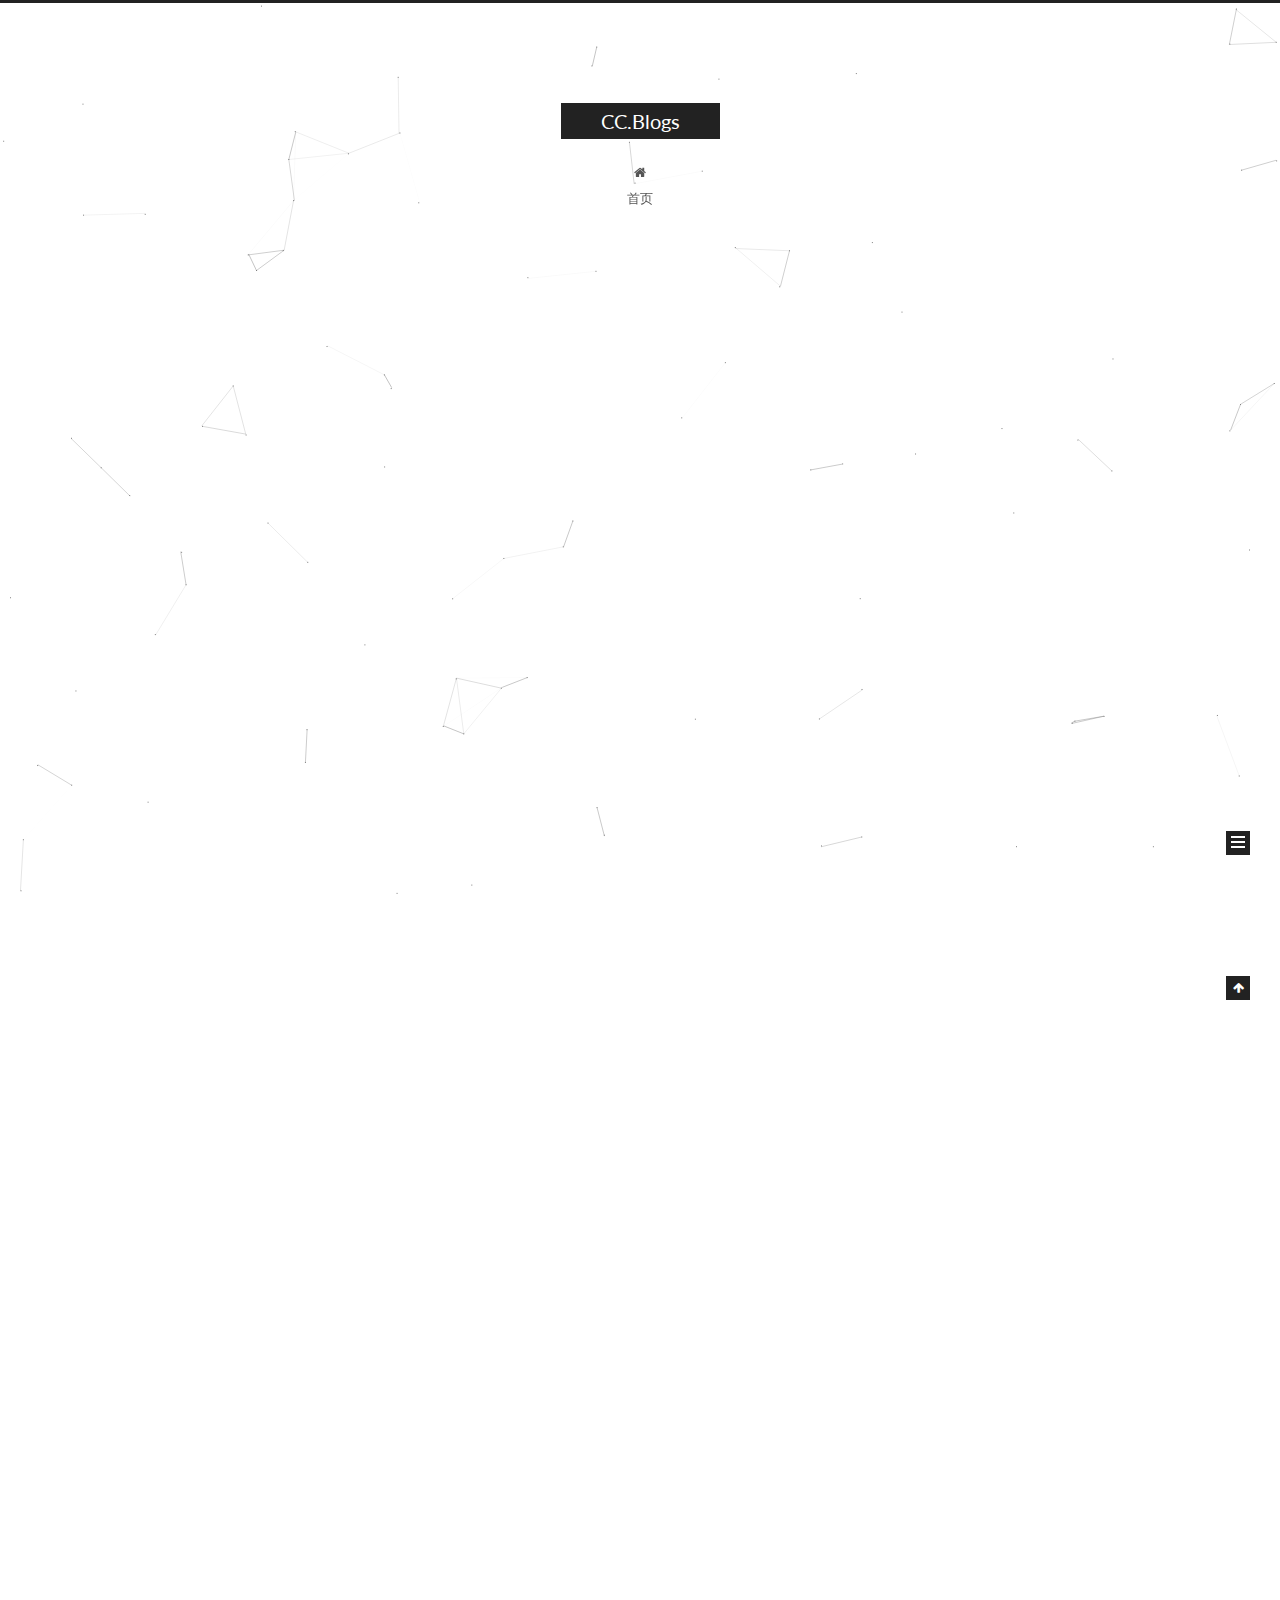
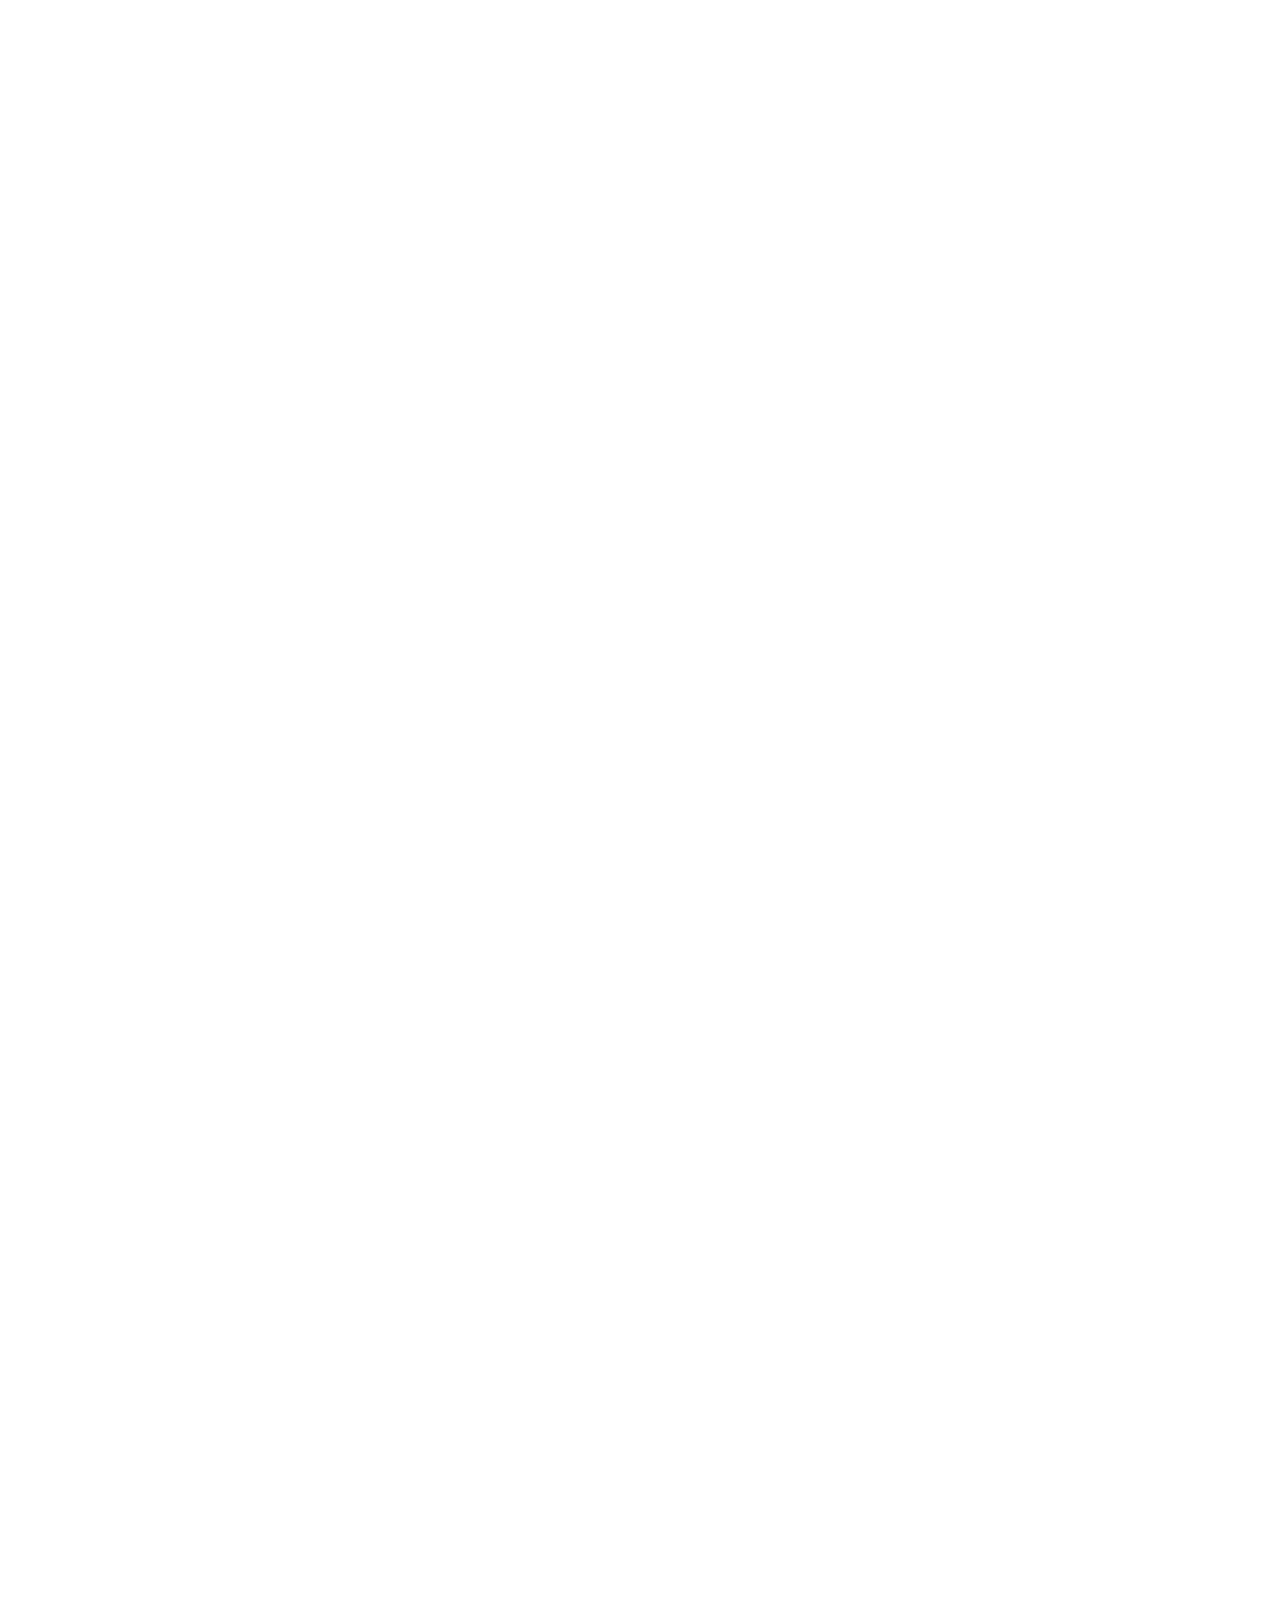
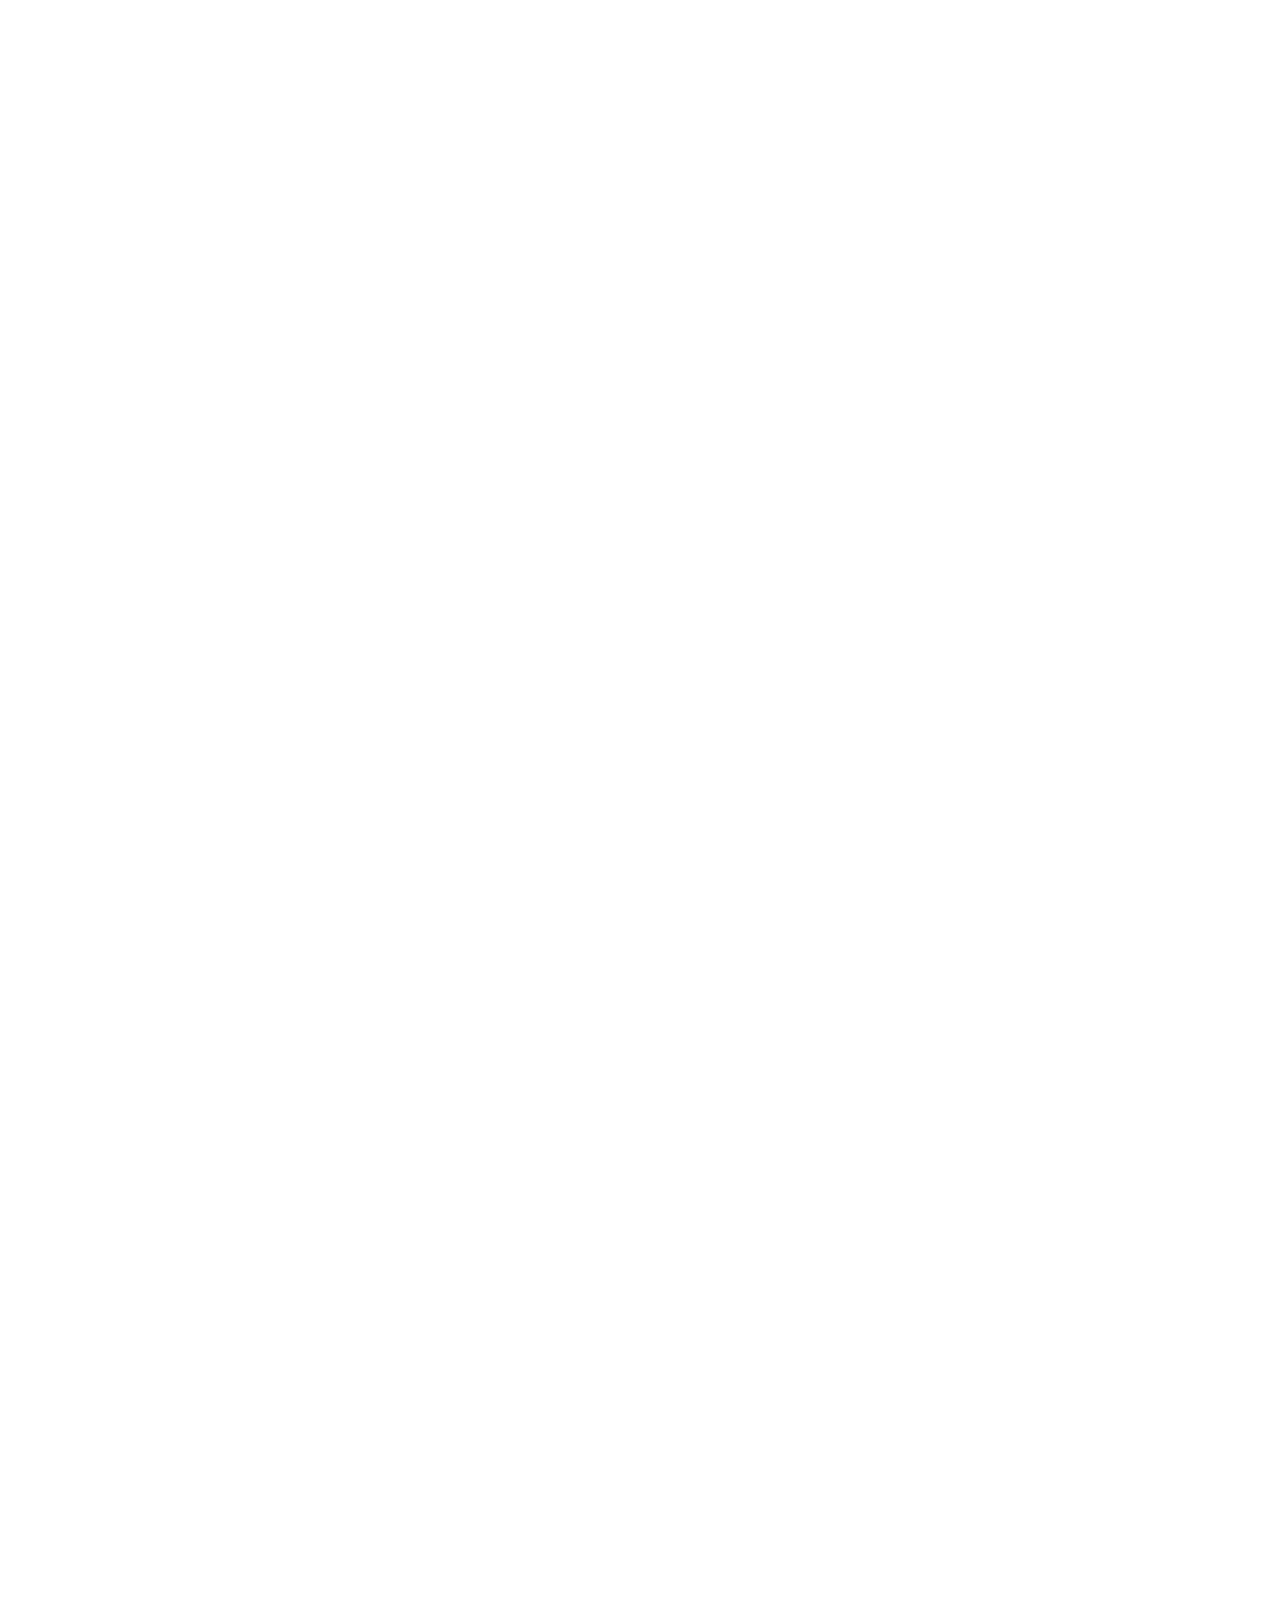
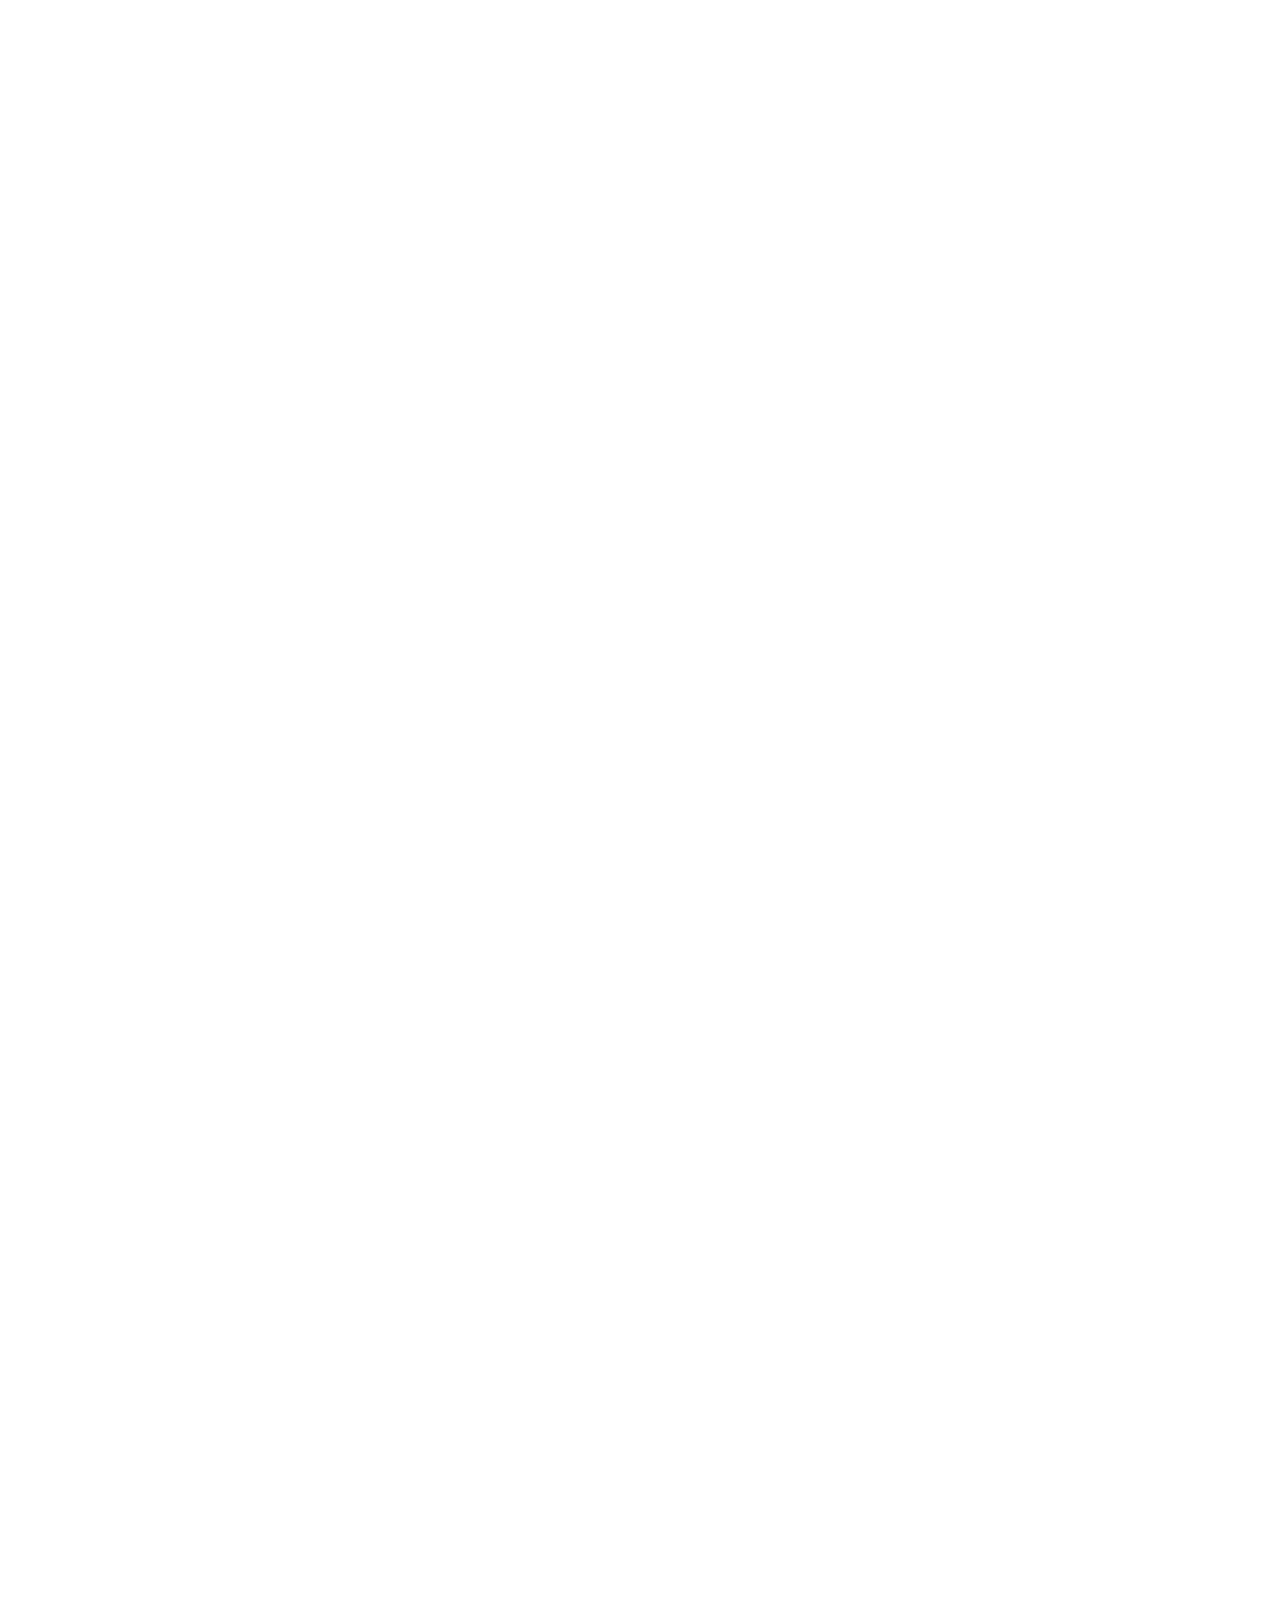
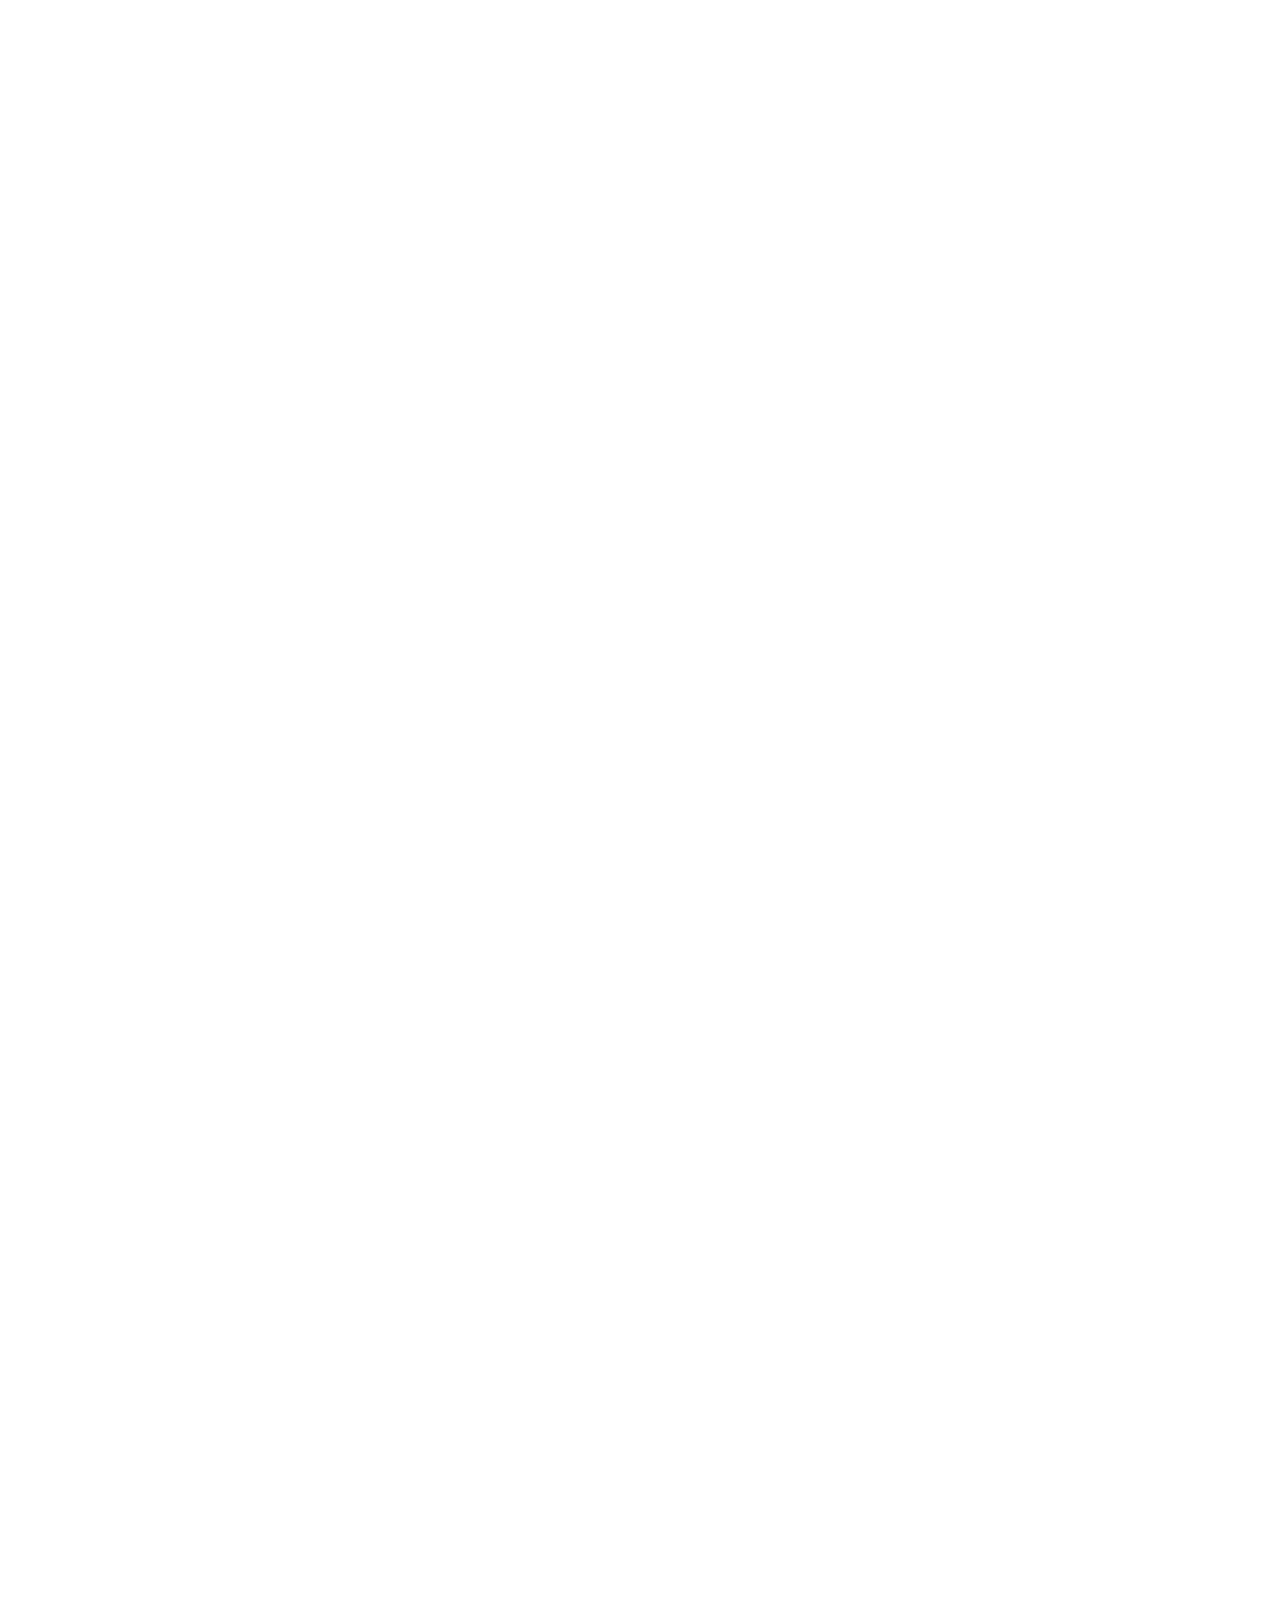
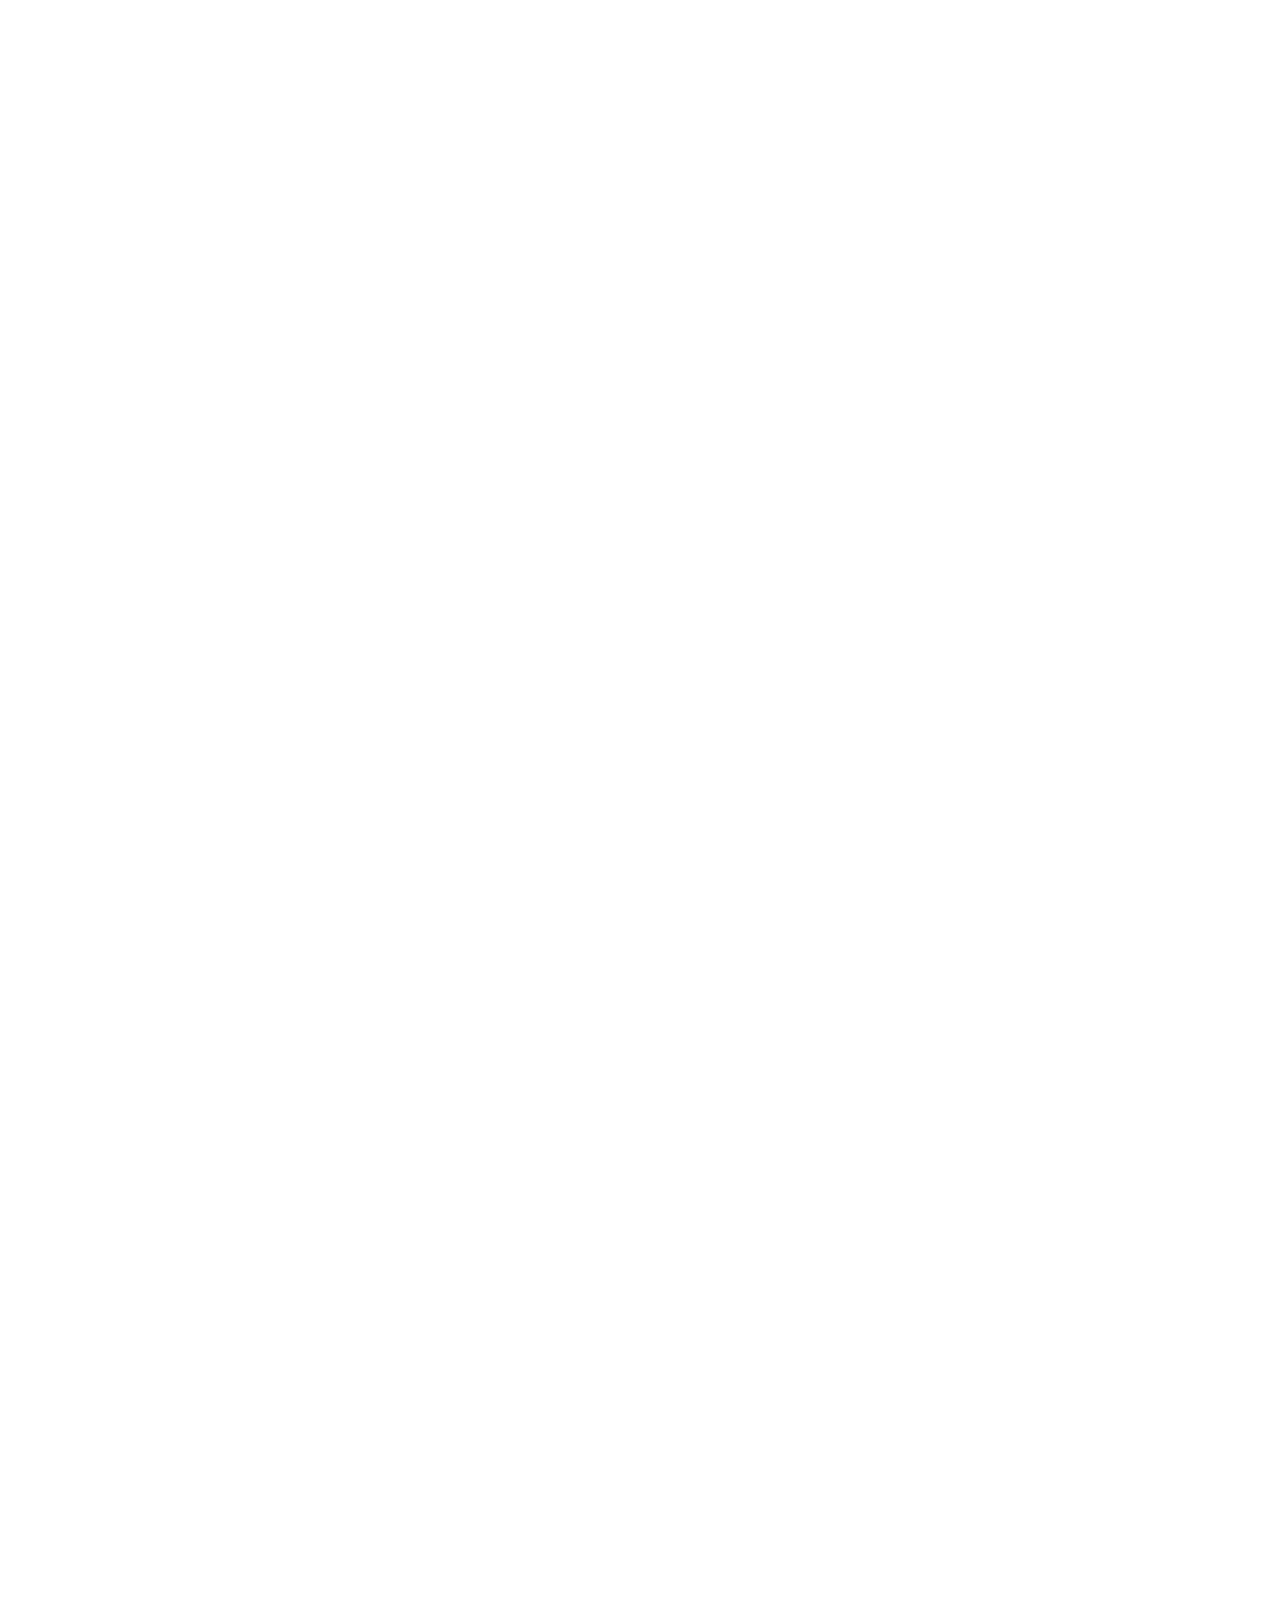
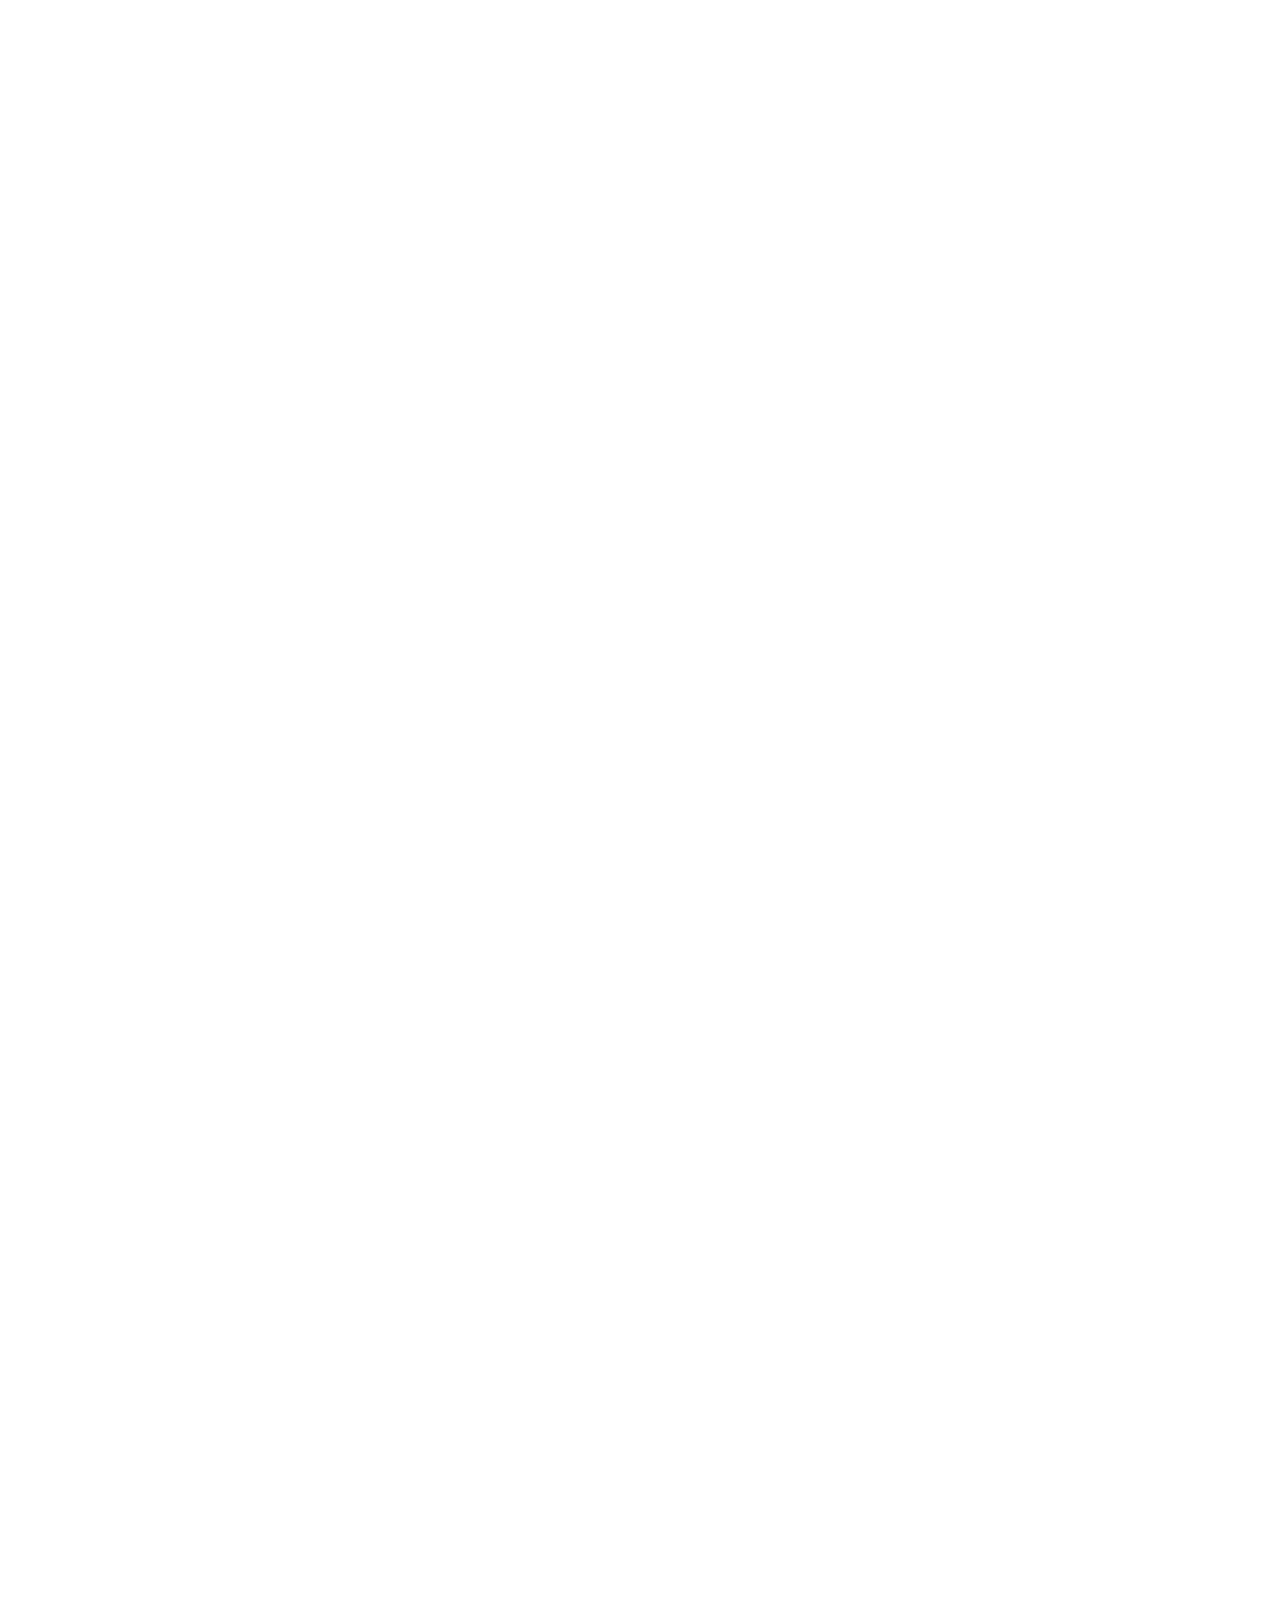
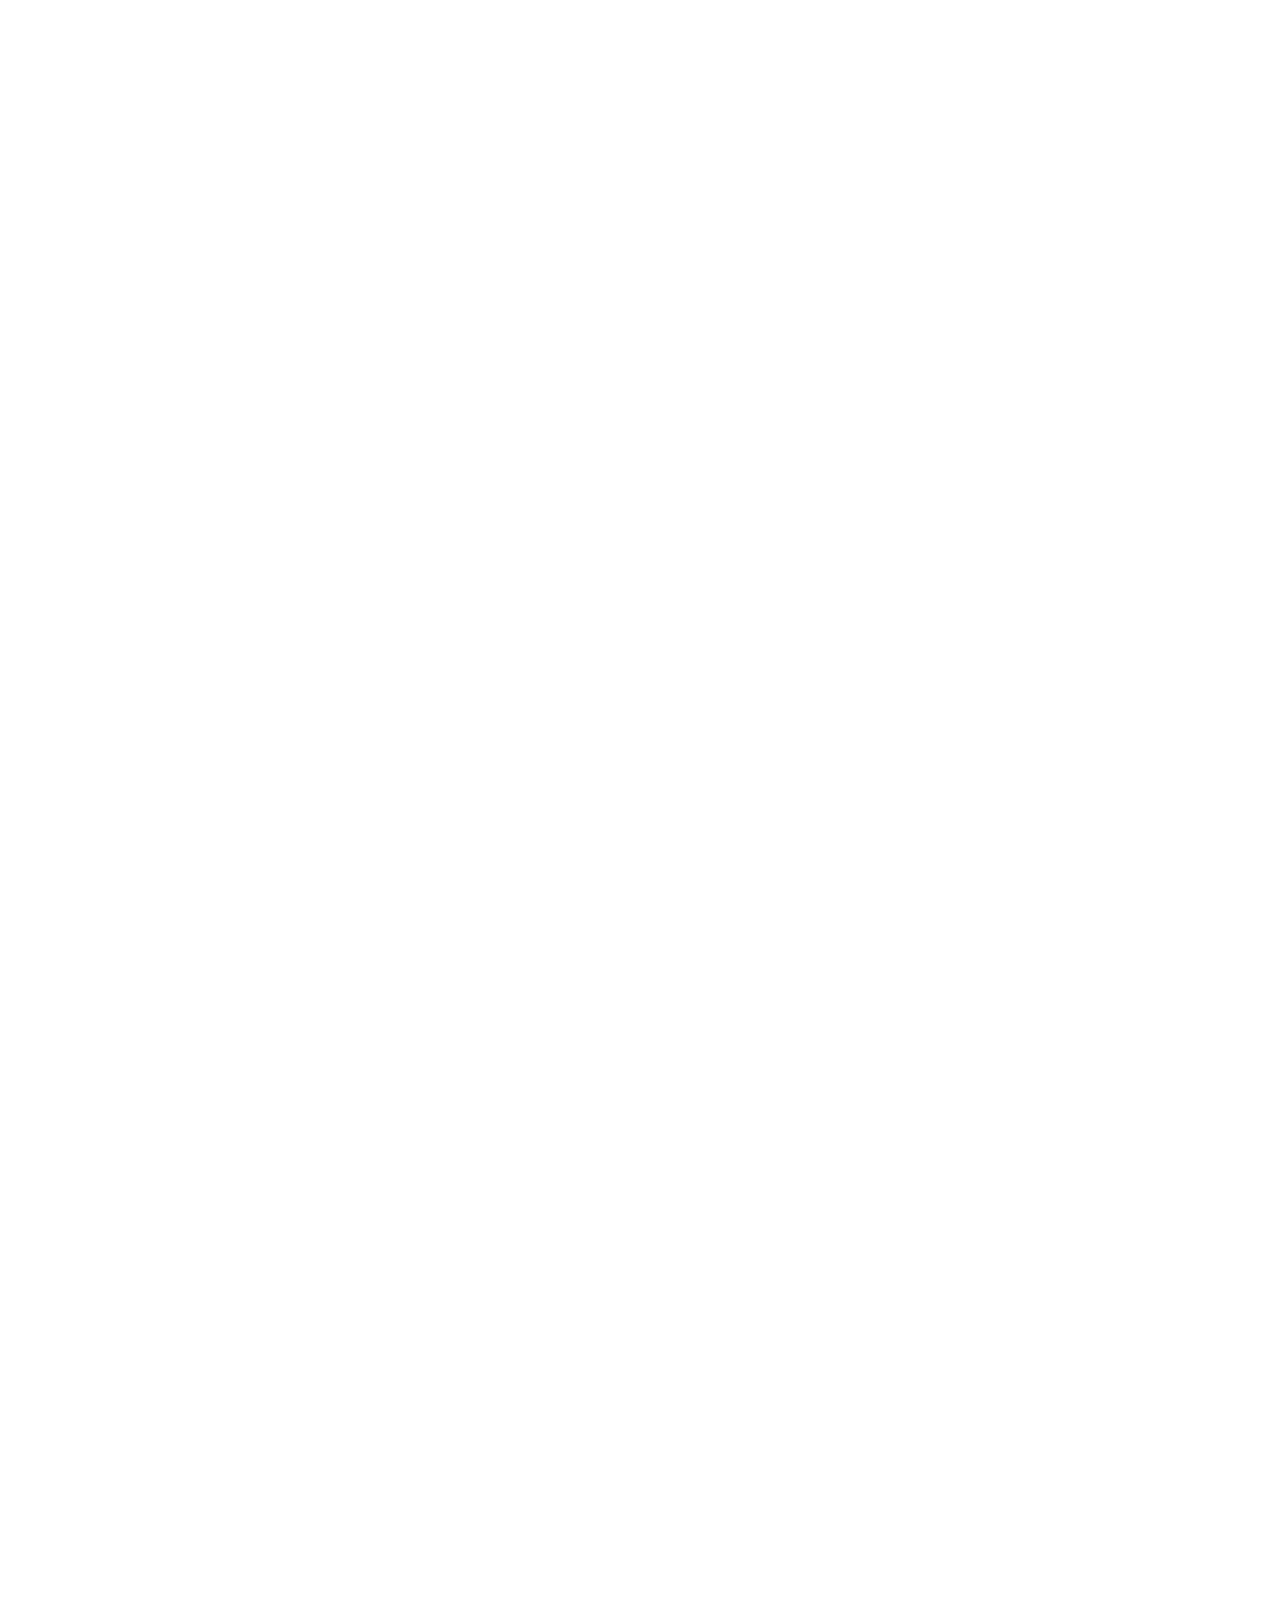
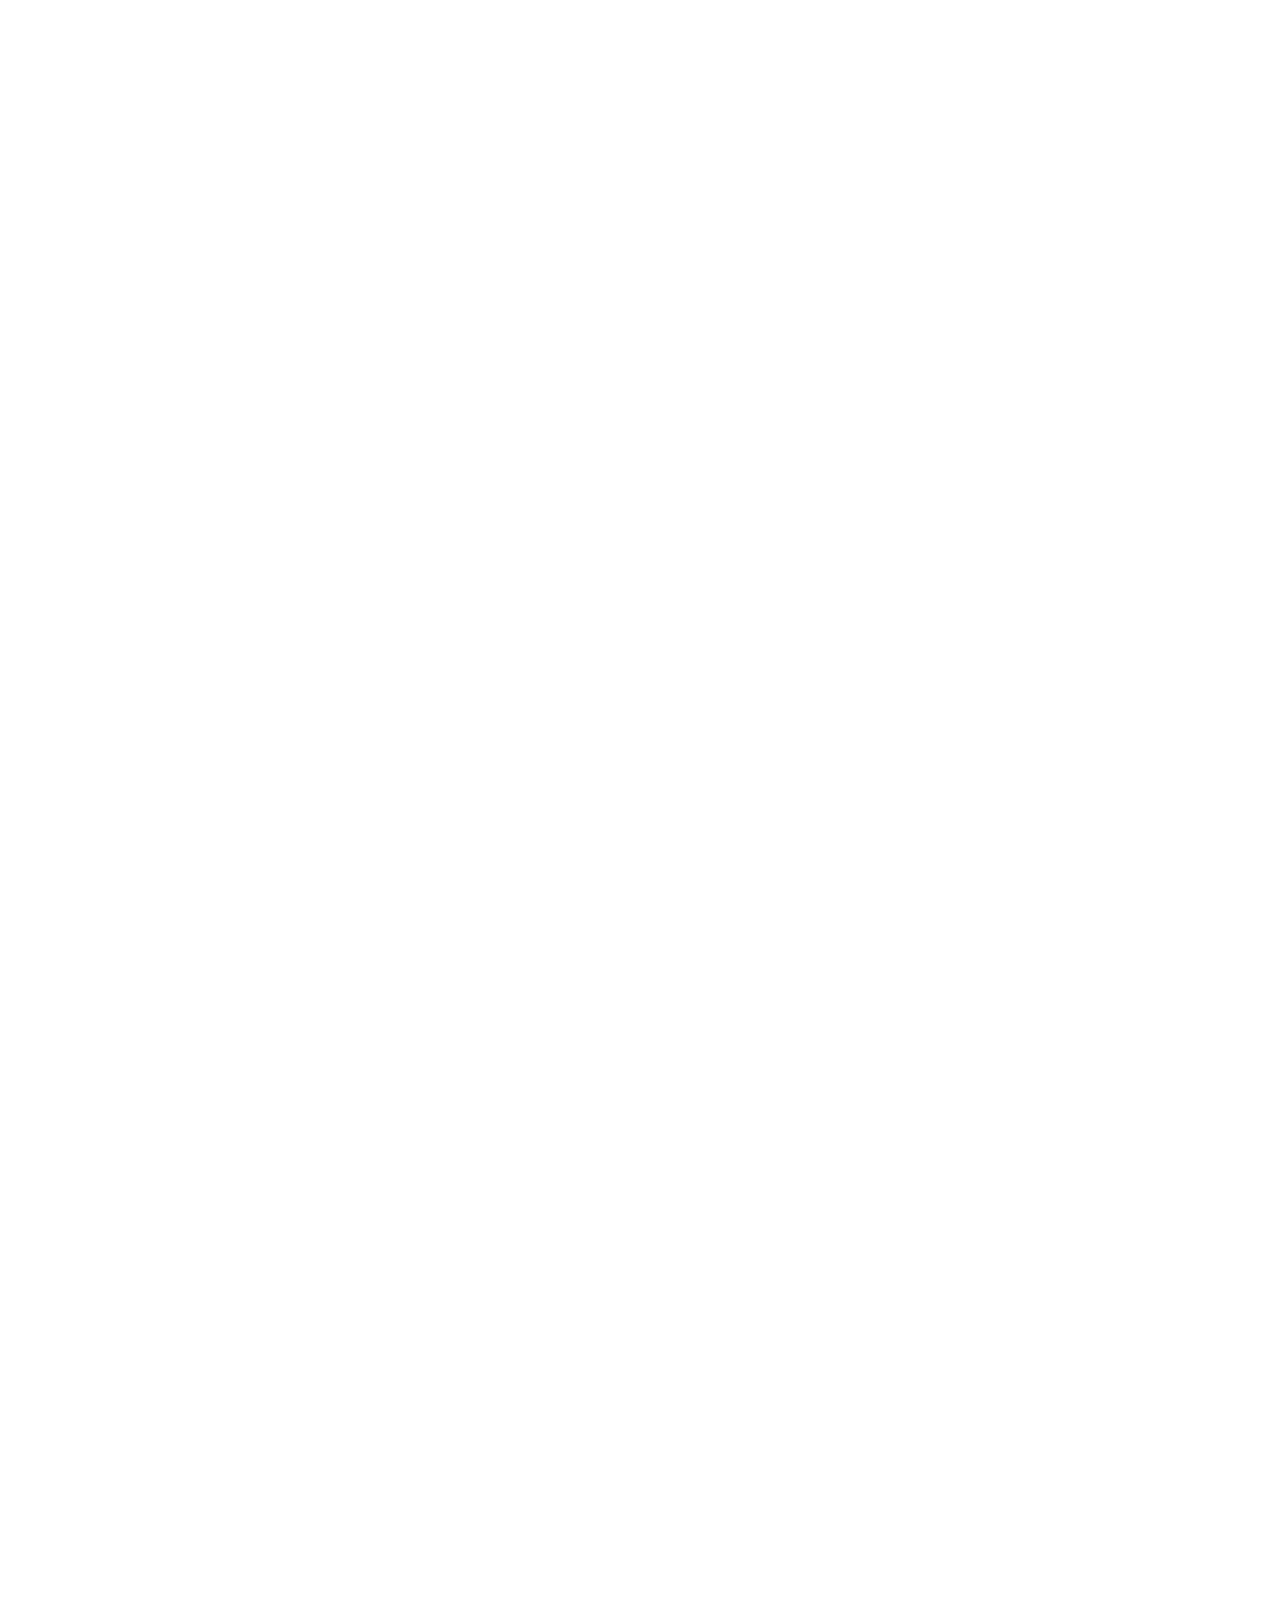
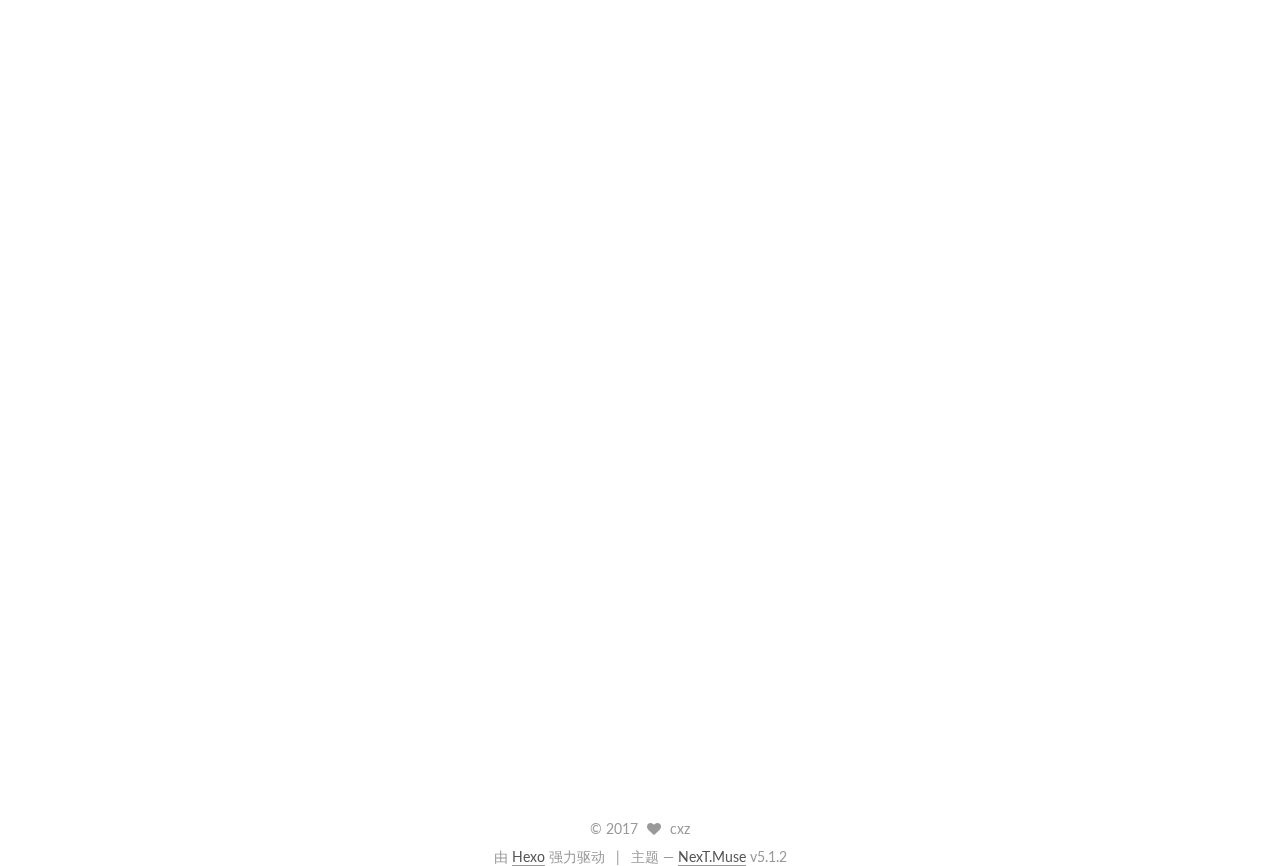
==== commit e828d572: "Site updated: 2017-09-25 21:47:49" ====
--- a/index.html
+++ b/index.html
@@ -235,6 +235,127 @@
   
   
   <div class="post-block">
+    <link itemprop="mainEntityOfPage" href="http://yoursite.com/2017/09/25/web前端开发/">
+
+    <span hidden itemprop="author" itemscope itemtype="http://schema.org/Person">
+      <meta itemprop="name" content="cxz">
+      <meta itemprop="description" content="">
+      <meta itemprop="image" content="/images/avatar.gif">
+    </span>
+
+    <span hidden itemprop="publisher" itemscope itemtype="http://schema.org/Organization">
+      <meta itemprop="name" content="CC.Blogs">
+    </span>
+
+    
+      <header class="post-header">
+
+        
+        
+          <h1 class="post-title" itemprop="name headline">
+                
+                <a class="post-title-link" href="/2017/09/25/web前端开发/" itemprop="url">web前端开发</a></h1>
+        
+
+        <div class="post-meta">
+          <span class="post-time">
+            
+              <span class="post-meta-item-icon">
+                <i class="fa fa-calendar-o"></i>
+              </span>
+              
+                <span class="post-meta-item-text">发表于</span>
+              
+              <time title="创建于" itemprop="dateCreated datePublished" datetime="2017-09-25T20:53:58+08:00">
+                2017-09-25
+              </time>
+            
+
+            
+
+            
+          </span>
+
+          
+
+          
+            
+          
+
+          
+          
+
+          
+
+          
+
+          
+
+        </div>
+      </header>
+    
+
+    
+    
+    
+    <div class="post-body" itemprop="articleBody">
+
+      
+      
+
+      
+        
+          
+            <h1 id="前端开发笔记"><a href="#前端开发笔记" class="headerlink" title="前端开发笔记"></a>前端开发笔记</h1><hr>
+<h2 id="1-HTML"><a href="#1-HTML" class="headerlink" title="1.HTML"></a>1.HTML</h2><h3 id="1-1-html文本不自动换行："><a href="#1-1-html文本不自动换行：" class="headerlink" title="1.1 html文本不自动换行："></a>1.1 html文本不自动换行：</h3><figure class="highlight html"><table><tr><td class="gutter"><pre><div class="line">1</div><div class="line">2</div><div class="line">3</div><div class="line">4</div><div class="line">5</div></pre></td><td class="code"><pre><div class="line">div &#123;</div><div class="line">	white-space:nowrap;</div><div class="line">	overflow:hidden;</div><div class="line">	text-overflow:ellipsis;</div><div class="line">	&#125;</div></pre></td></tr></table></figure>
+<h3 id="1-2-使用伪元素清除浮动："><a href="#1-2-使用伪元素清除浮动：" class="headerlink" title="1.2 使用伪元素清除浮动："></a>1.2 使用伪元素清除浮动：</h3><figure class="highlight html"><table><tr><td class="gutter"><pre><div class="line">1</div><div class="line">2</div><div class="line">3</div><div class="line">4</div><div class="line">5</div><div class="line">6</div><div class="line">7</div><div class="line">8</div><div class="line">9</div><div class="line">10</div></pre></td><td class="code"><pre><div class="line">.clearfix::before,.clearfix::after &#123;</div><div class="line">	content:"";</div><div class="line">	display:table;</div><div class="line">	&#125;</div><div class="line">.clearfix::after &#123;</div><div class="line">	clear:both;</div><div class="line">	&#125;</div><div class="line">.clearfix &#123;</div><div class="line">	*zoom:1;</div><div class="line">&#125;</div></pre></td></tr></table></figure>
+          
+        
+      
+    </div>
+    
+    
+    
+
+    
+
+    
+
+    
+
+    <footer class="post-footer">
+      
+
+      
+
+      
+
+      
+      
+        <div class="post-eof"></div>
+      
+    </footer>
+  </div>
+  
+  
+  
+  </article>
+
+
+    
+      
+
+  
+
+  
+  
+  
+
+  <article class="post post-type-normal" itemscope itemtype="http://schema.org/Article">
+  
+  
+  
+  <div class="post-block">
     <link itemprop="mainEntityOfPage" href="http://yoursite.com/2017/09/10/Javascript高级程序设计/">
 
     <span hidden itemprop="author" itemscope itemtype="http://schema.org/Person">
@@ -853,7 +974,7 @@
             
               <a href="/archives">
             
-                <span class="site-state-item-count">3</span>
+                <span class="site-state-item-count">4</span>
                 <span class="site-state-item-name">日志</span>
               </a>
             </div>
--- a/css/main.css
+++ b/css/main.css
@@ -1818,7 +1818,7 @@
   width: 4px;
   height: 4px;
   border-radius: 50%;
-  background: #c696b8;
+  background: #60ffff;
 }
 .links-of-blogroll {
   font-size: 13px;
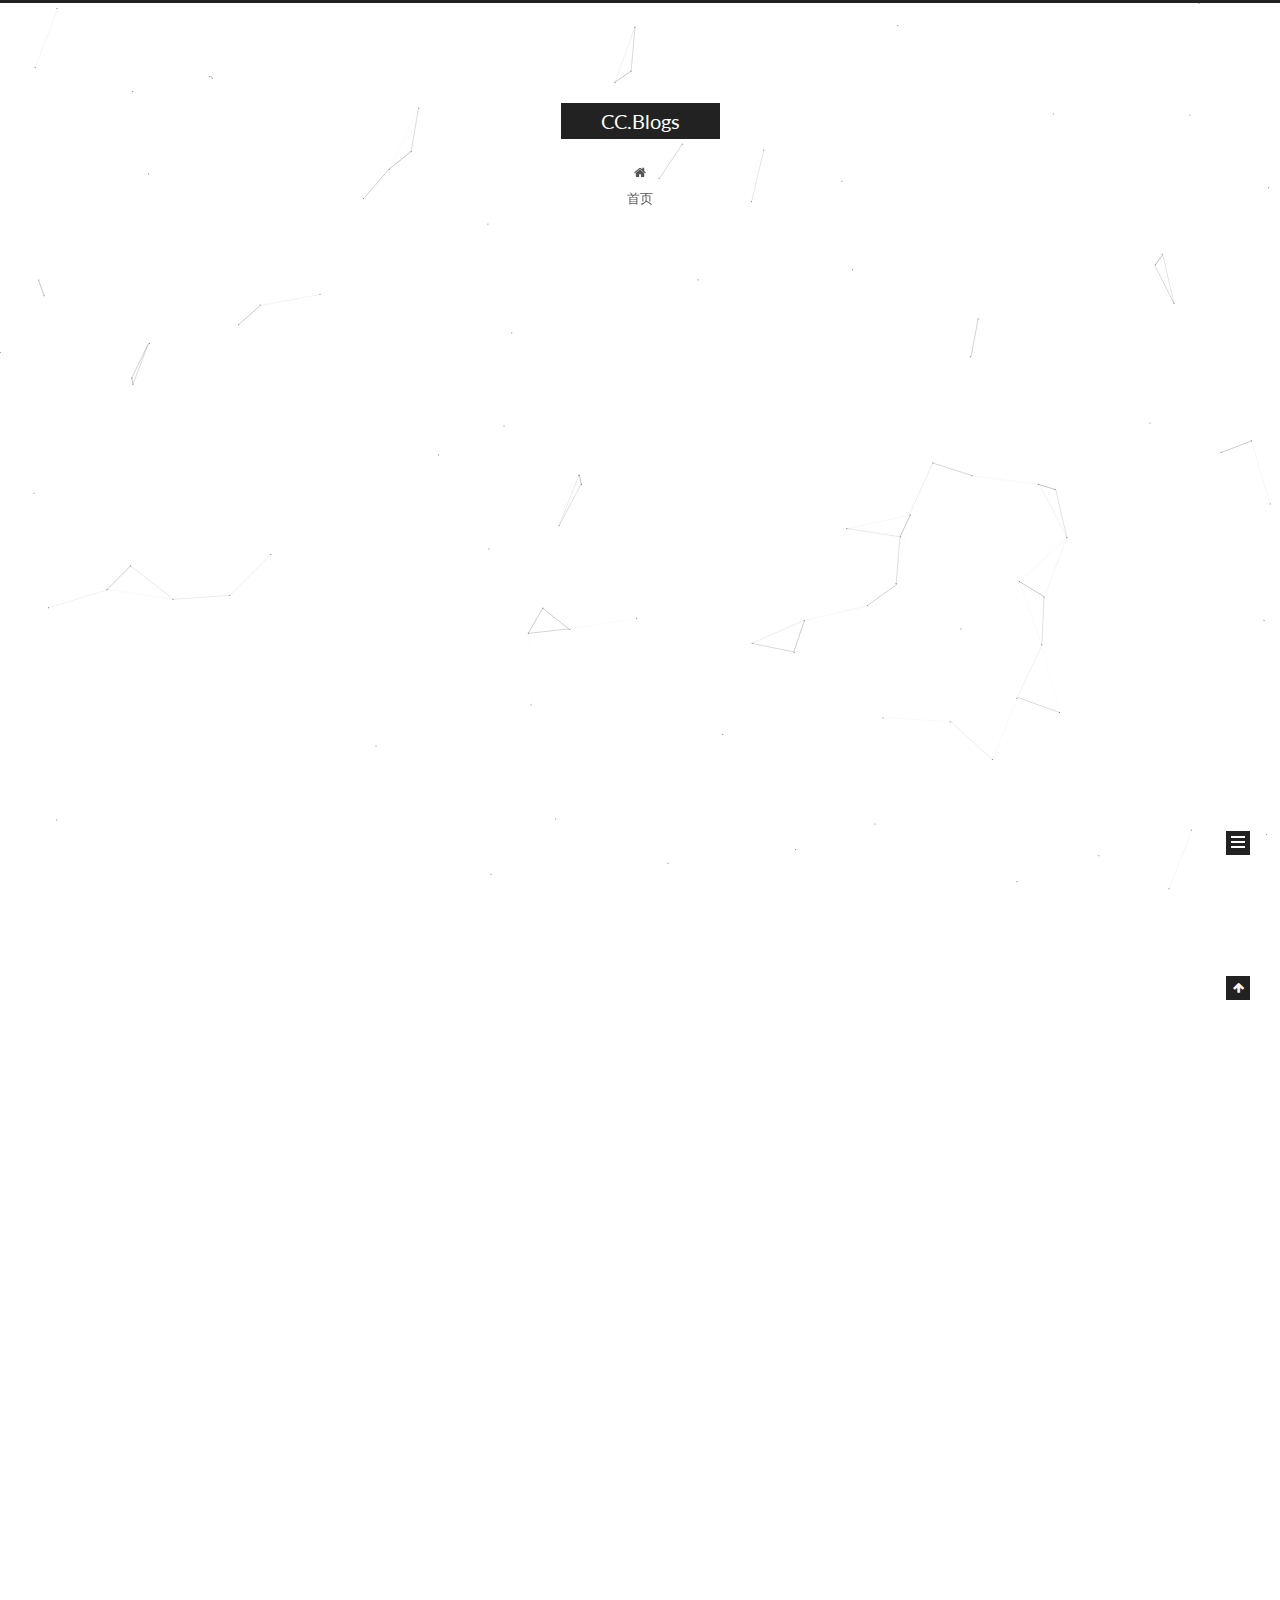
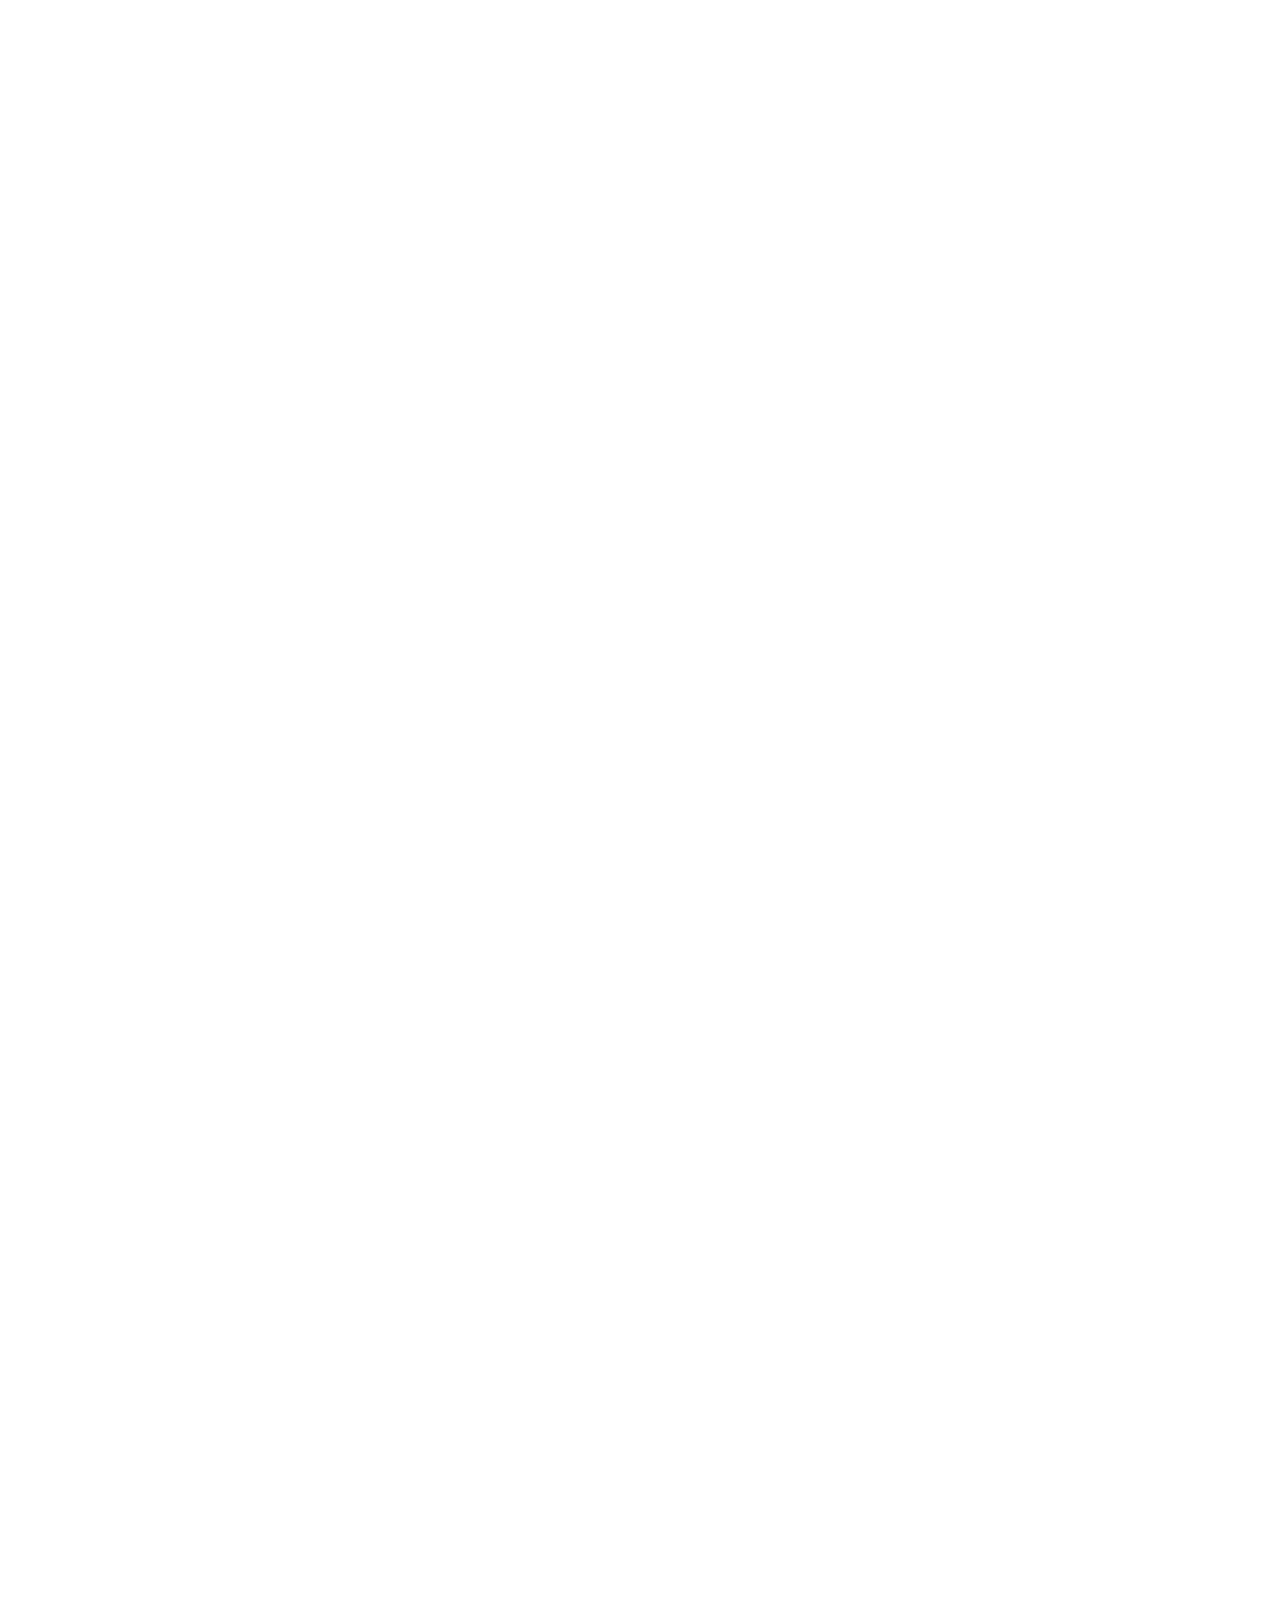
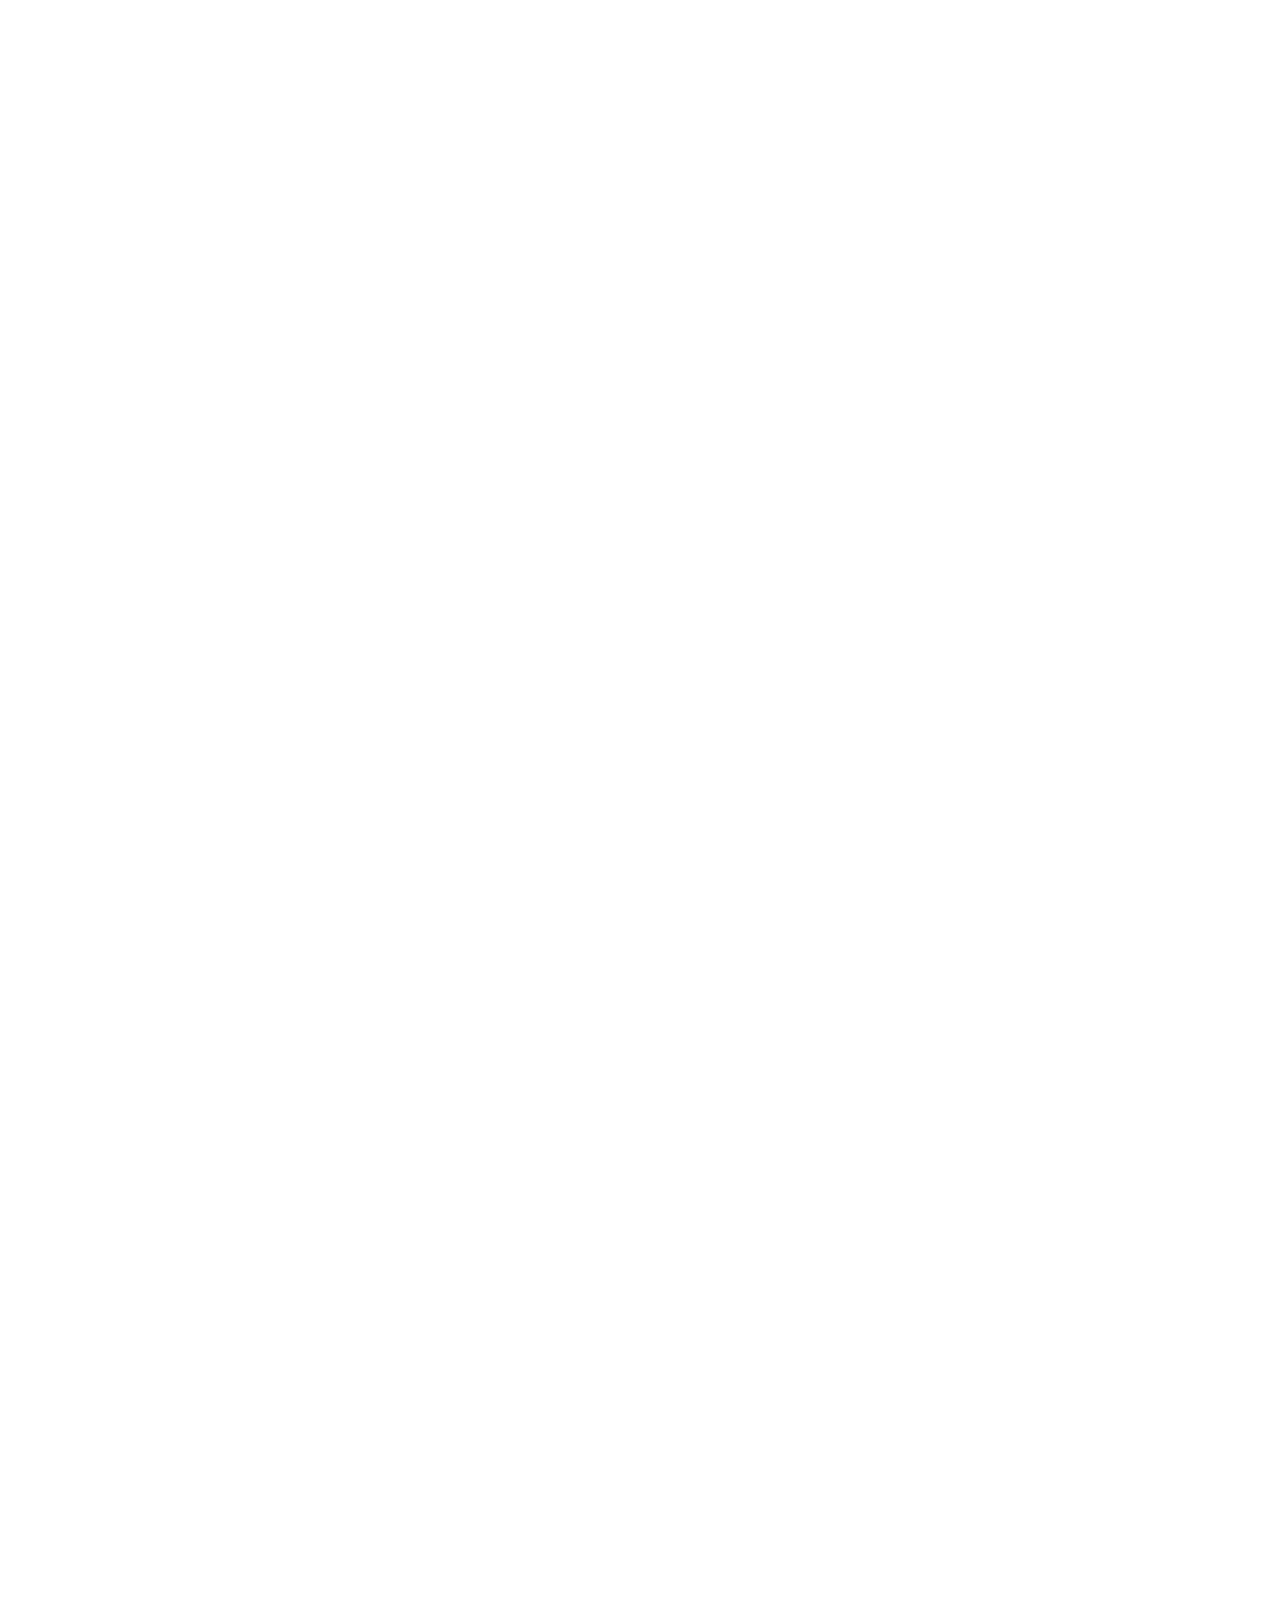
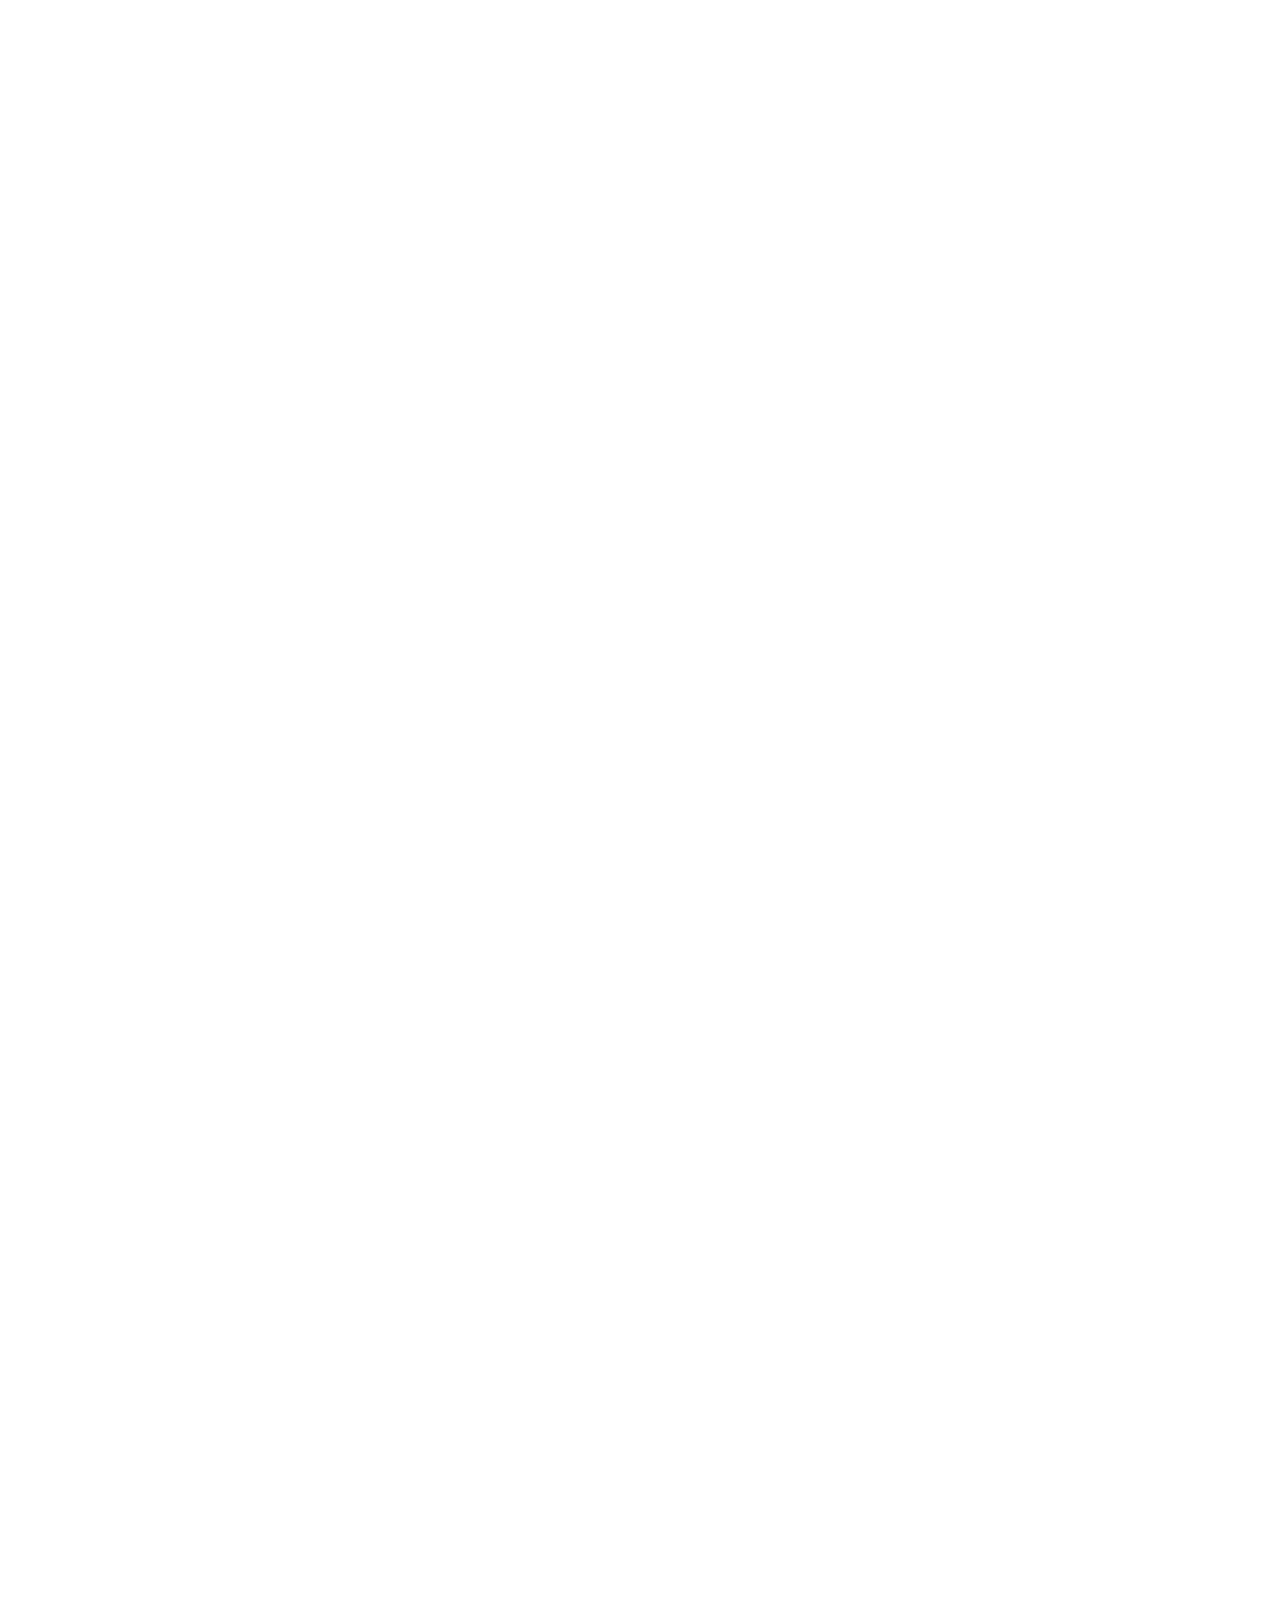
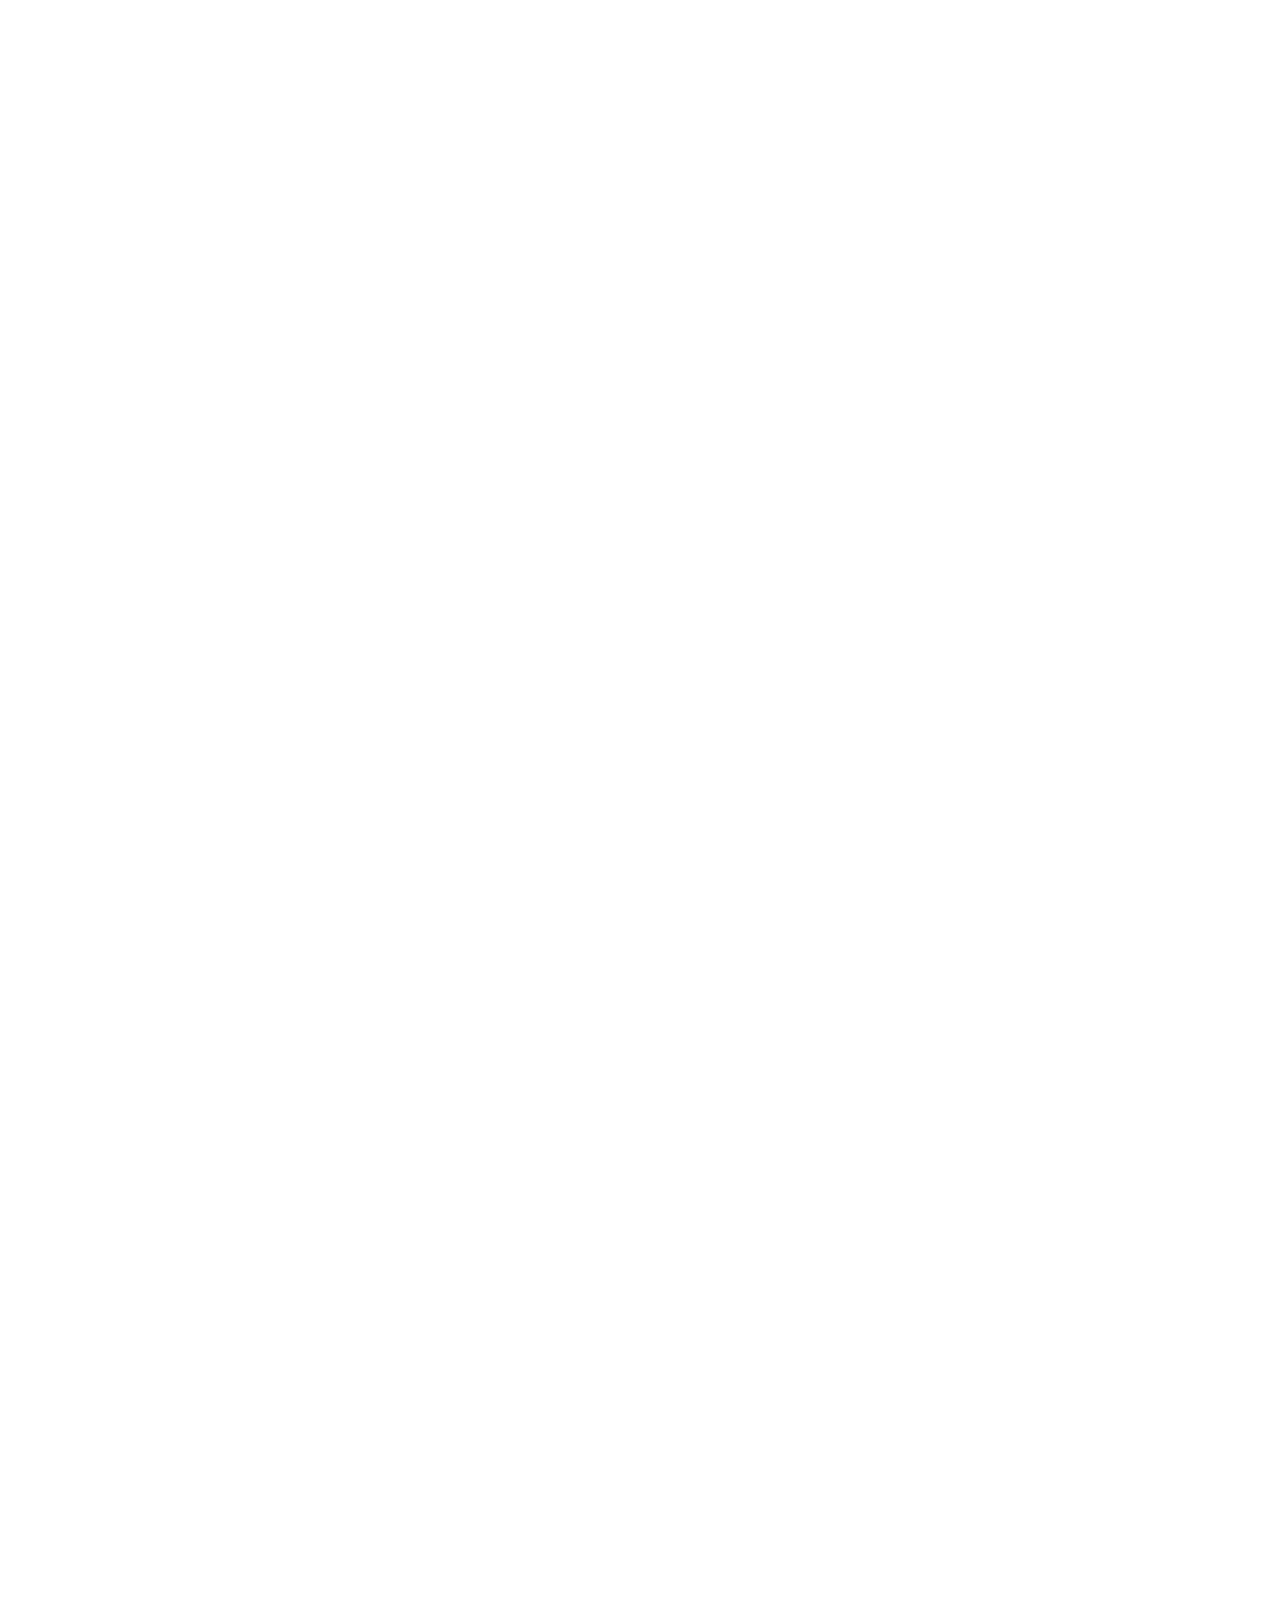
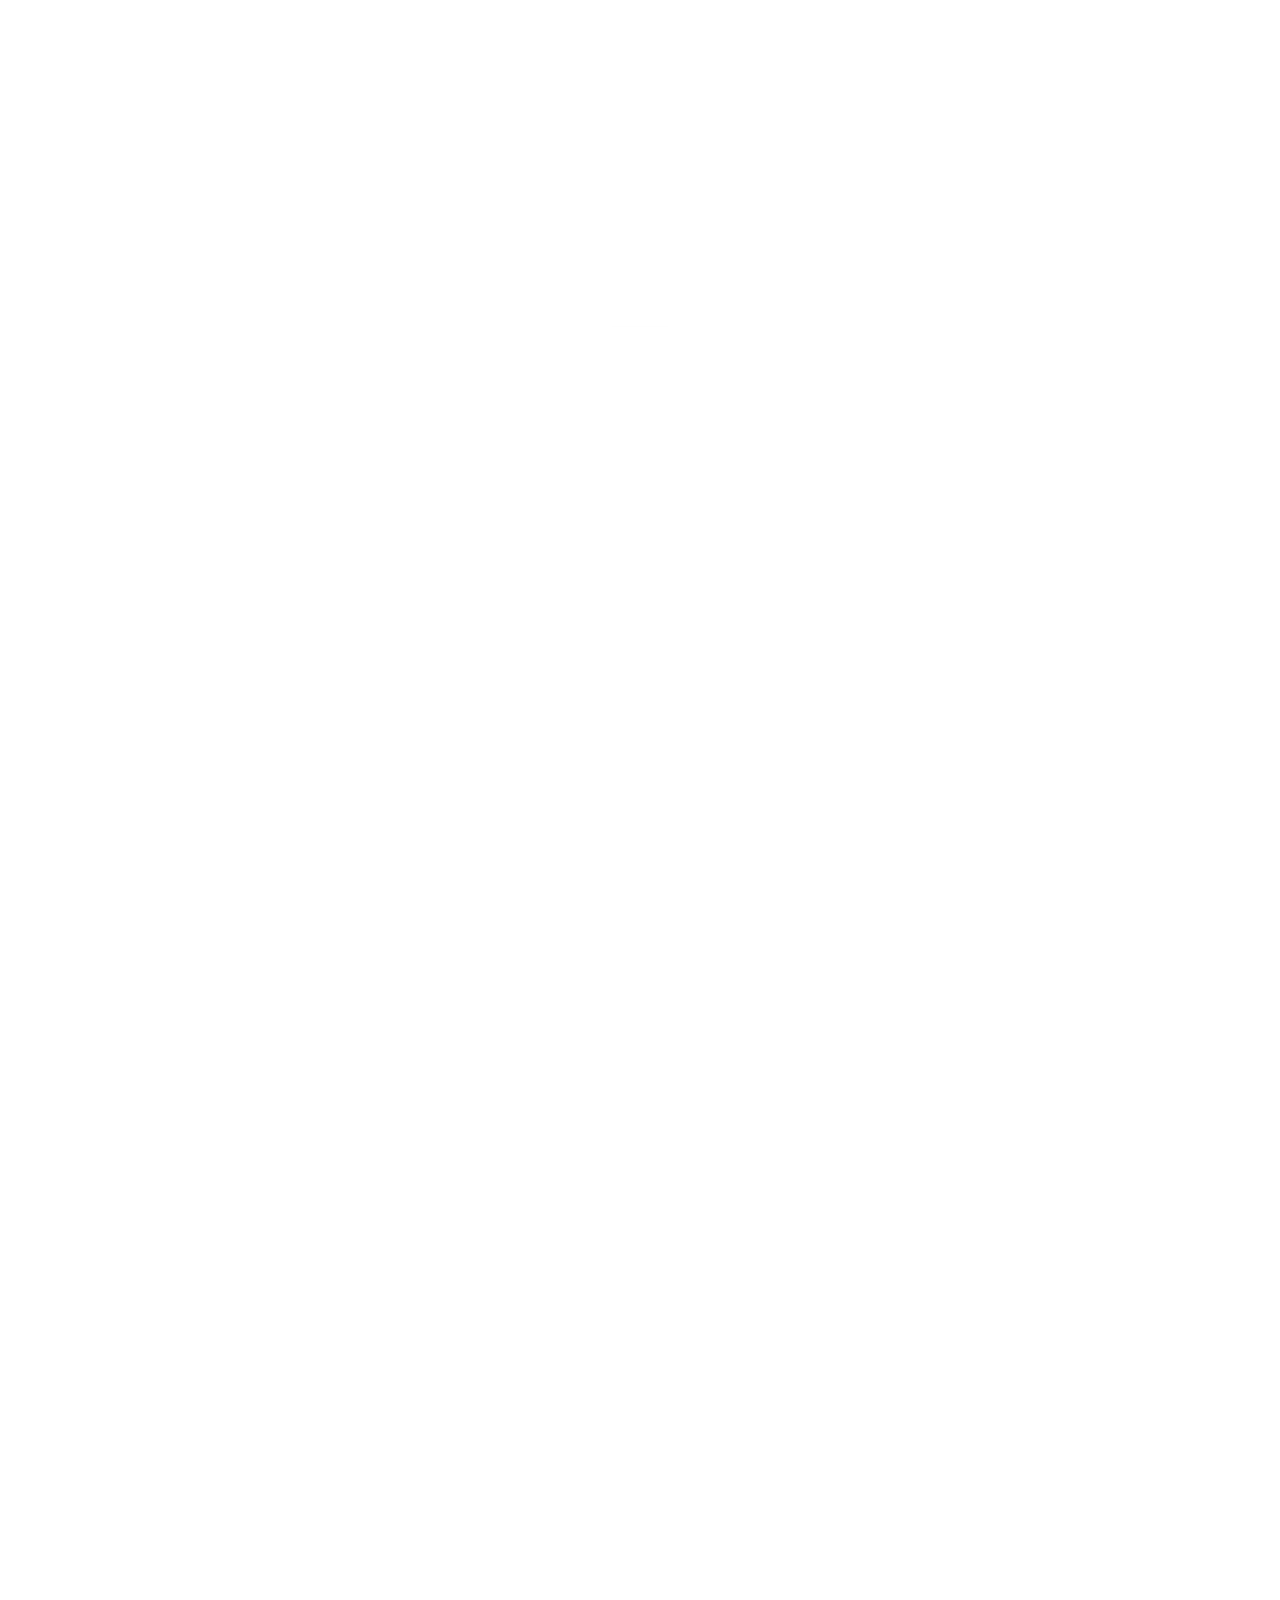
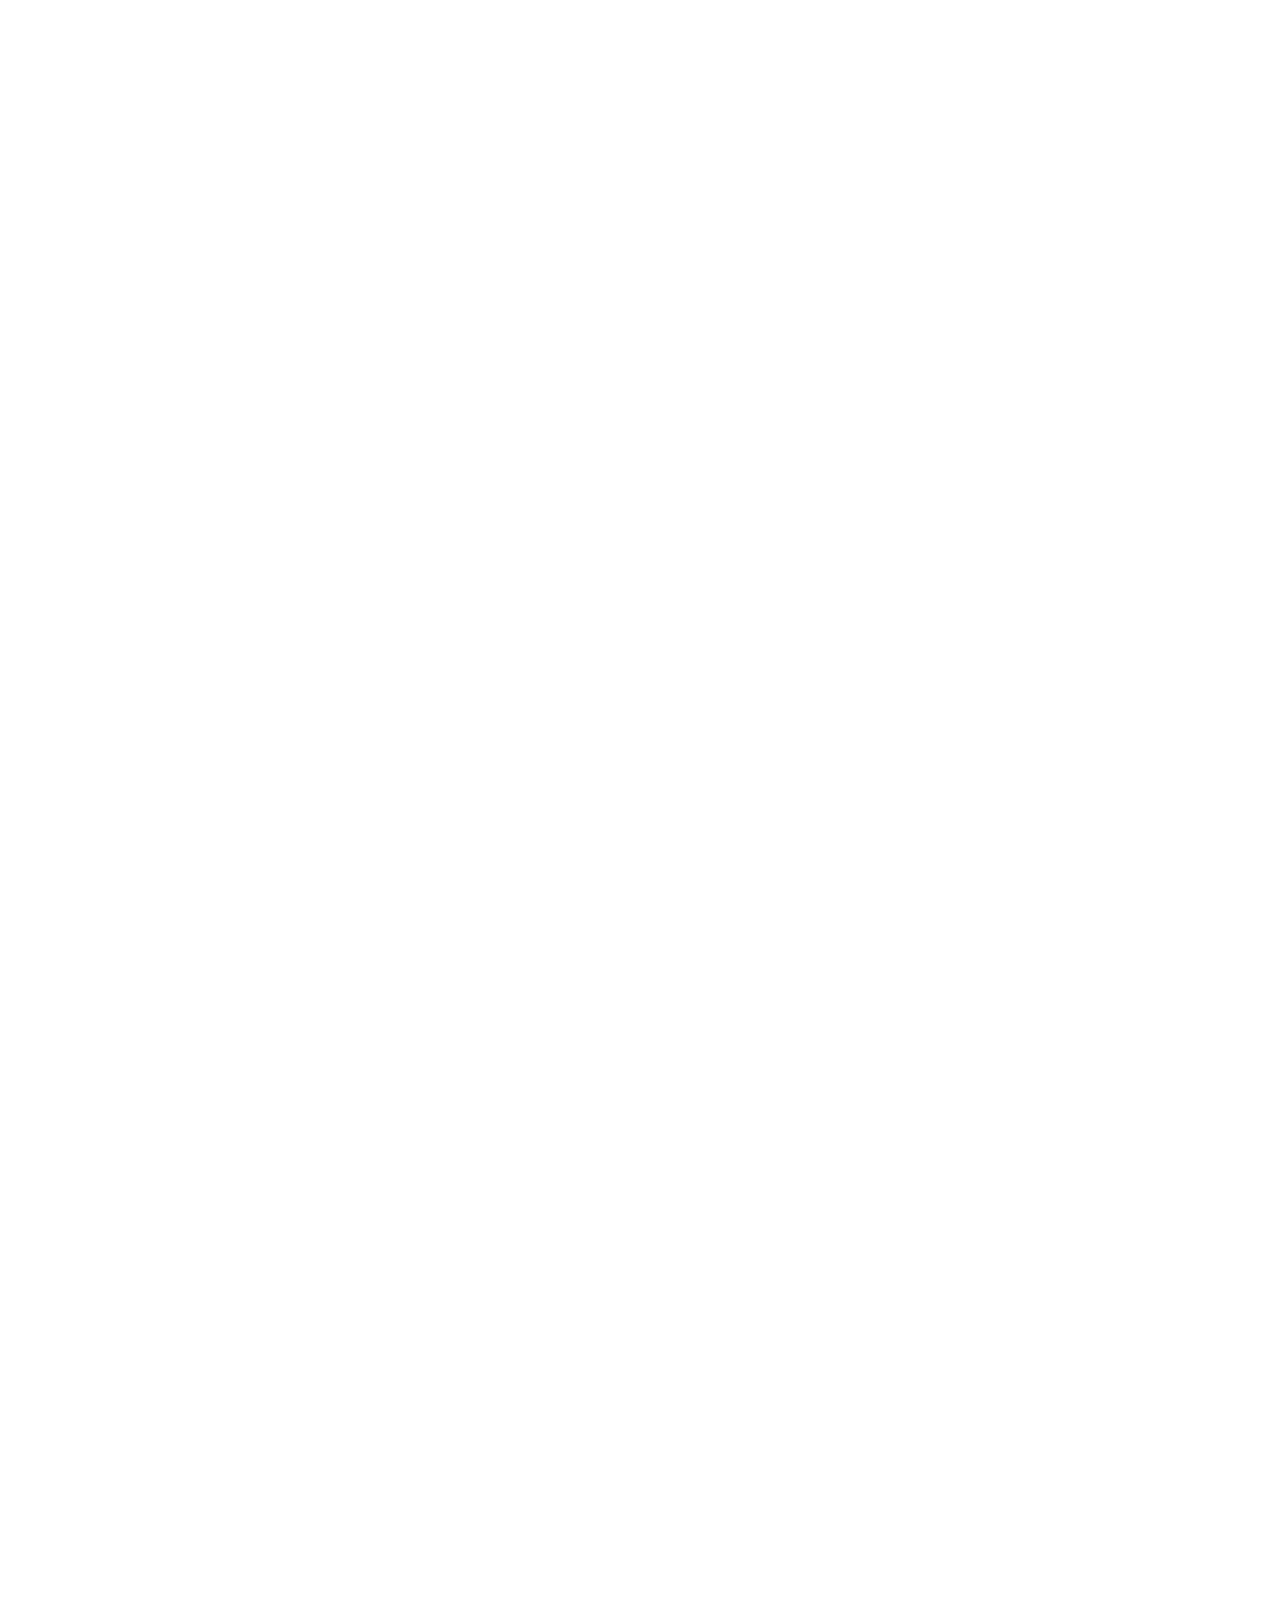
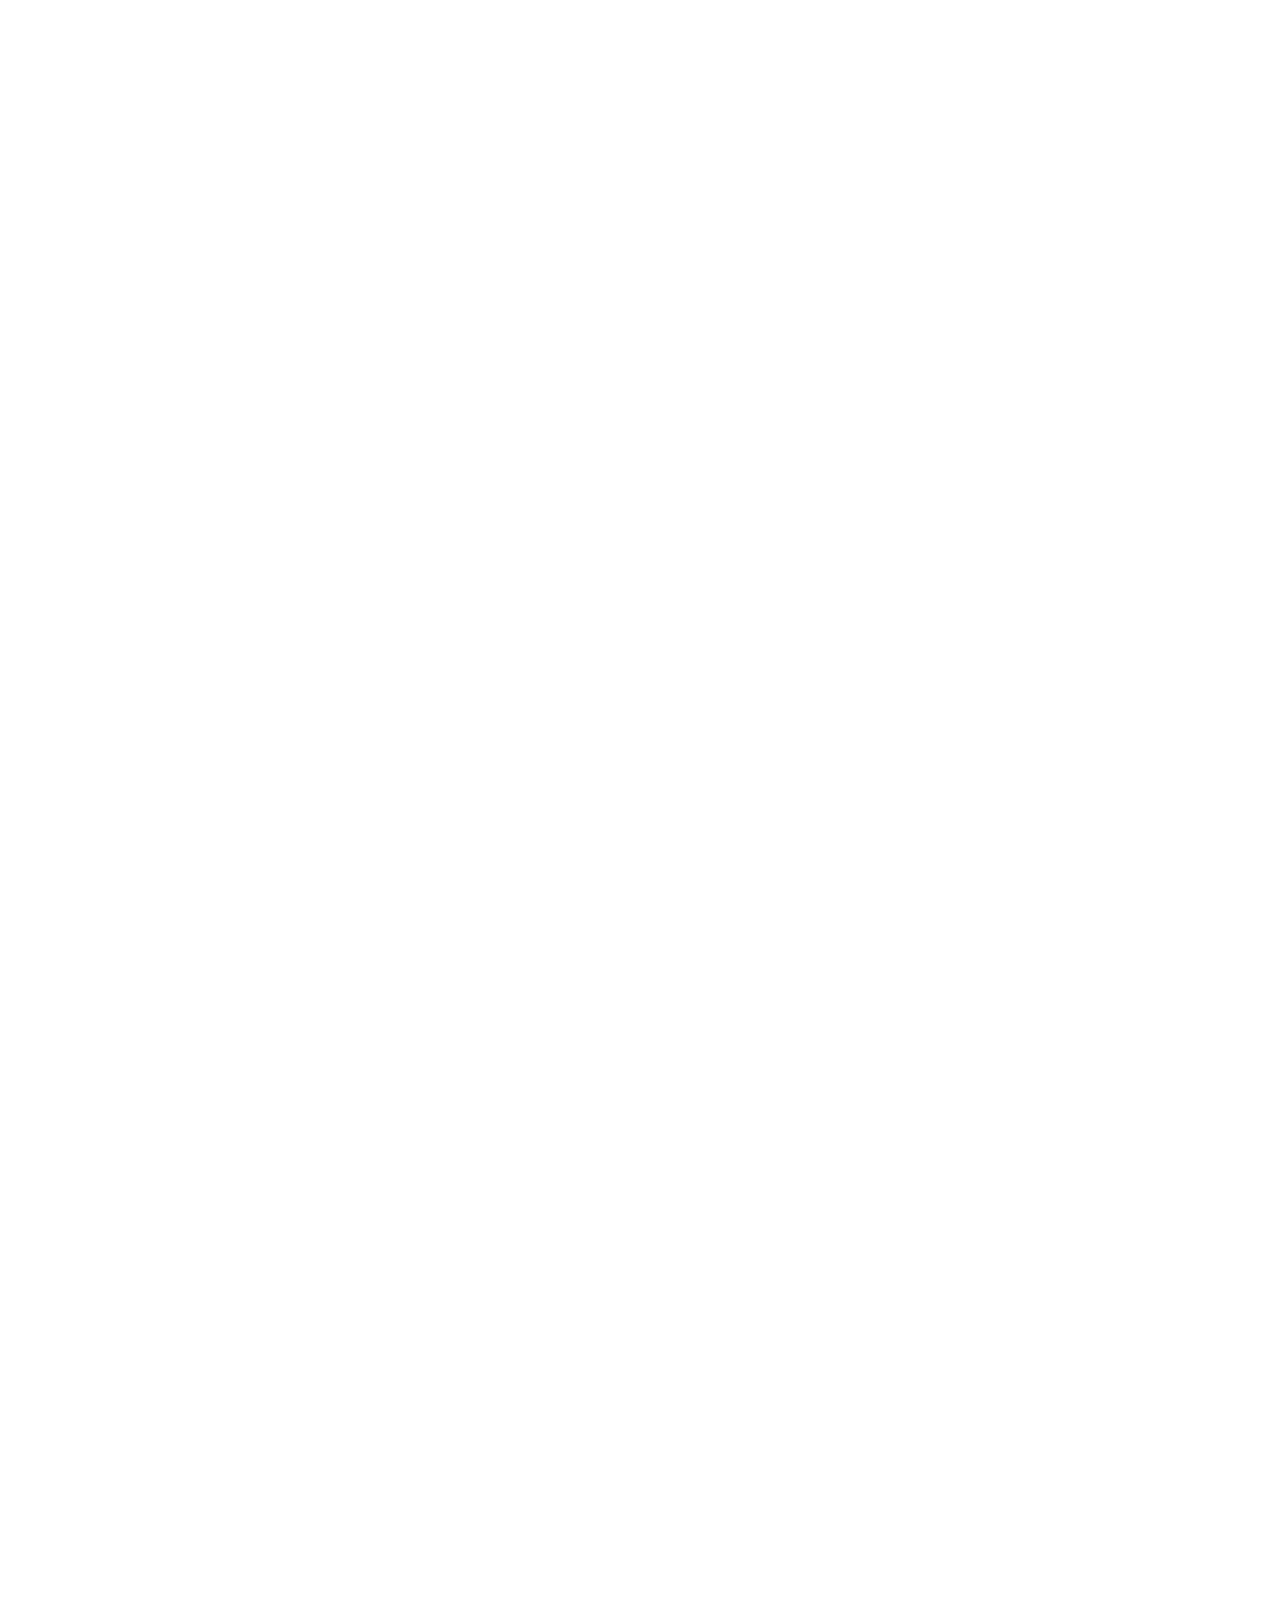
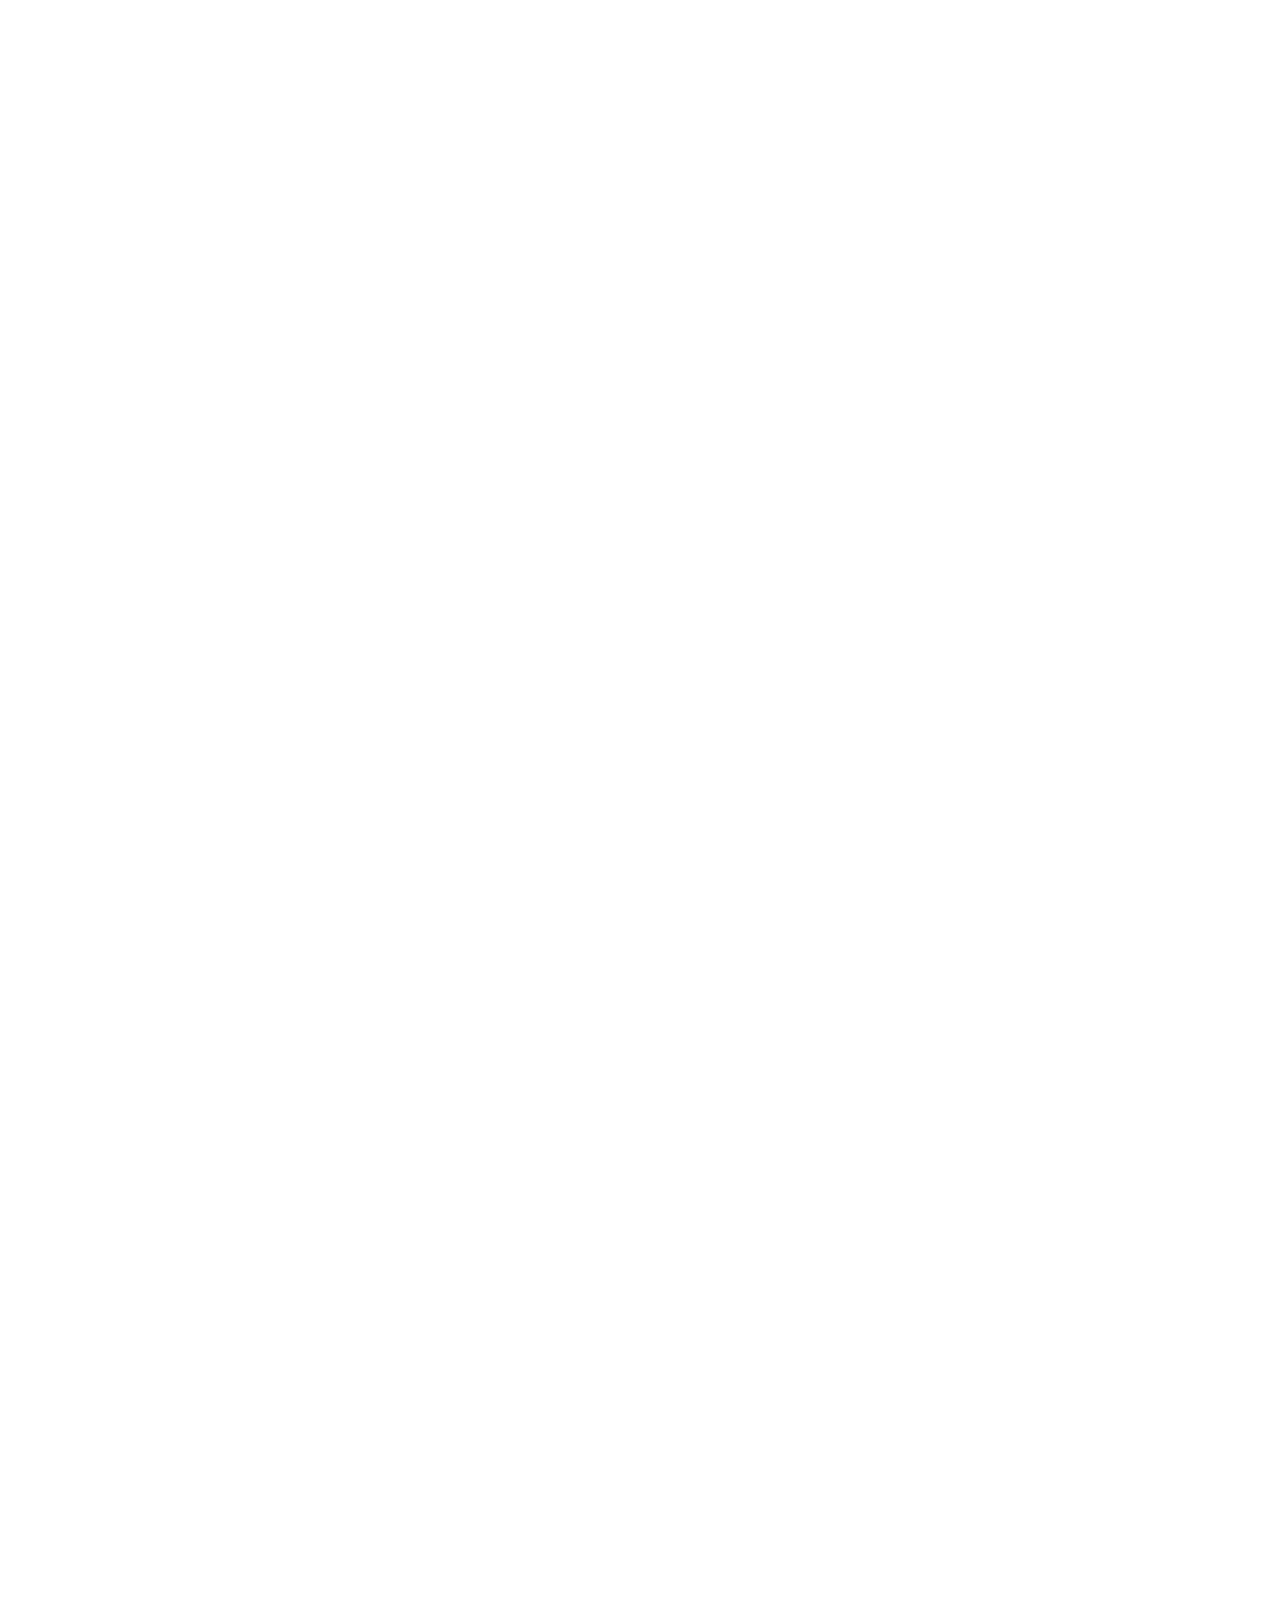
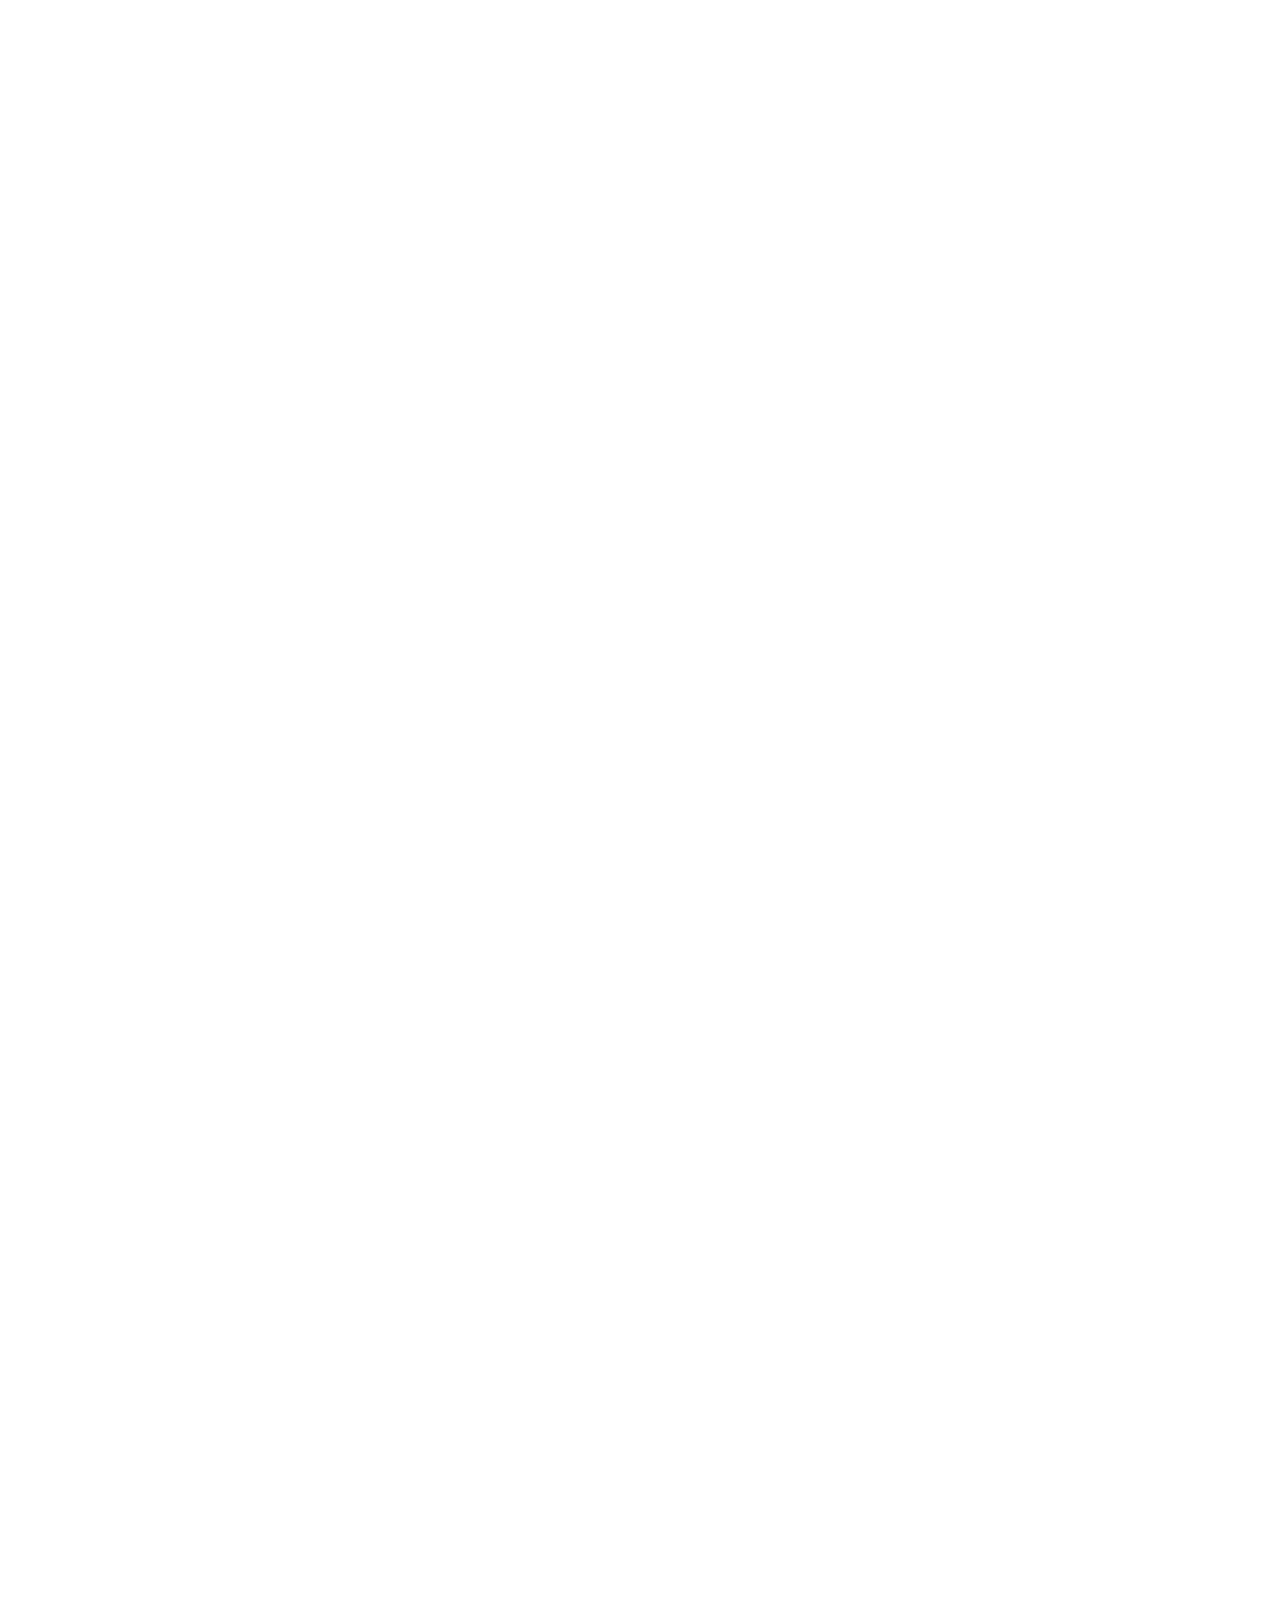
==== commit ae9cdcca: "Site updated: 2017-09-25 21:53:34" ====
--- a/index.html
+++ b/index.html
@@ -309,6 +309,102 @@
             <h1 id="前端开发笔记"><a href="#前端开发笔记" class="headerlink" title="前端开发笔记"></a>前端开发笔记</h1><hr>
 <h2 id="1-HTML"><a href="#1-HTML" class="headerlink" title="1.HTML"></a>1.HTML</h2><h3 id="1-1-html文本不自动换行："><a href="#1-1-html文本不自动换行：" class="headerlink" title="1.1 html文本不自动换行："></a>1.1 html文本不自动换行：</h3><figure class="highlight html"><table><tr><td class="gutter"><pre><div class="line">1</div><div class="line">2</div><div class="line">3</div><div class="line">4</div><div class="line">5</div></pre></td><td class="code"><pre><div class="line">div &#123;</div><div class="line">	white-space:nowrap;</div><div class="line">	overflow:hidden;</div><div class="line">	text-overflow:ellipsis;</div><div class="line">	&#125;</div></pre></td></tr></table></figure>
 <h3 id="1-2-使用伪元素清除浮动："><a href="#1-2-使用伪元素清除浮动：" class="headerlink" title="1.2 使用伪元素清除浮动："></a>1.2 使用伪元素清除浮动：</h3><figure class="highlight html"><table><tr><td class="gutter"><pre><div class="line">1</div><div class="line">2</div><div class="line">3</div><div class="line">4</div><div class="line">5</div><div class="line">6</div><div class="line">7</div><div class="line">8</div><div class="line">9</div><div class="line">10</div></pre></td><td class="code"><pre><div class="line">.clearfix::before,.clearfix::after &#123;</div><div class="line">	content:"";</div><div class="line">	display:table;</div><div class="line">	&#125;</div><div class="line">.clearfix::after &#123;</div><div class="line">	clear:both;</div><div class="line">	&#125;</div><div class="line">.clearfix &#123;</div><div class="line">	*zoom:1;</div><div class="line">&#125;</div></pre></td></tr></table></figure>
+<h3 id="1-3-类的命名范例："><a href="#1-3-类的命名范例：" class="headerlink" title="1.3 类的命名范例："></a>1.3 类的命名范例：</h3><p><img src="../public/images/类的命名2.png" alt="类的命名"></p>
+<h3 id="1-4-元素定位"><a href="#1-4-元素定位" class="headerlink" title="1.4 元素定位"></a>1.4 元素定位</h3><p>元素设置绝对定位<code>absolute</code>后如果无定位父级元素，则其定位父级元素是body，但定位的偏移参照是html，如果body设置了定位，则定位参照是body的边框外侧。</p>
+<h3 id="1-5-行高问题"><a href="#1-5-行高问题" class="headerlink" title="1.5 行高问题"></a>1.5 行高问题</h3><pre><code>//父元素如果设置了行高，子元素中如果有行内元素或行内块级元素，则相当于给这个子元素设置
+//了一个隐形margin-top和margin-bottom，直到子元素的行高大于这个继承的行高值，作用才
+//会消失；若子元素为块级元素则不影响。
+</code></pre><figure class="highlight html"><table><tr><td class="gutter"><pre><div class="line">1</div><div class="line">2</div><div class="line">3</div><div class="line">4</div><div class="line">5</div><div class="line">6</div><div class="line">7</div><div class="line">8</div><div class="line">9</div><div class="line">10</div><div class="line">11</div><div class="line">12</div><div class="line">13</div><div class="line">14</div><div class="line">15</div><div class="line">16</div><div class="line">17</div><div class="line">18</div><div class="line">19</div><div class="line">20</div><div class="line">21</div><div class="line">22</div><div class="line">23</div><div class="line">24</div><div class="line">25</div><div class="line">26</div><div class="line">27</div><div class="line">28</div></pre></td><td class="code"><pre><div class="line"><span class="tag">&lt;<span class="name">style</span>&gt;</span><span class="undefined"></span></div><div class="line"><span class="undefined">    .father &#123;</span></div><div class="line"><span class="undefined">        width: 200px;</span></div><div class="line"><span class="undefined">        height: 200px;</span></div><div class="line"><span class="undefined">        line-height: 100px;</span></div><div class="line"><span class="undefined">        border: 1px solid #000;</span></div><div class="line"><span class="undefined">    &#125;</span></div><div class="line"><span class="undefined"></span></div><div class="line"><span class="undefined">    .son &#123;</span></div><div class="line"><span class="undefined">        line-height: 30px;//无效果</span></div><div class="line"><span class="undefined">    &#125;</span></div><div class="line"><span class="undefined"></span></div><div class="line"><span class="undefined">    .son2 &#123;</span></div><div class="line"><span class="undefined">        line-height: 50px;//有效果</span></div><div class="line"><span class="undefined">    &#125;</span></div><div class="line"><span class="undefined">	.son3 &#123;</span></div><div class="line"><span class="undefined">		line-height:50px;//无效果</span></div><div class="line"><span class="undefined">	&#125;</span></div><div class="line"><span class="undefined"></span><span class="tag">&lt;/<span class="name">style</span>&gt;</span></div><div class="line"><span class="tag">&lt;/<span class="name">head</span>&gt;</span></div><div class="line"></div><div class="line"><span class="tag">&lt;<span class="name">body</span>&gt;</span></div><div class="line">	<span class="tag">&lt;<span class="name">div</span> <span class="attr">class</span>=<span class="string">"father"</span>&gt;</span></div><div class="line">    	<span class="tag">&lt;<span class="name">span</span> <span class="attr">class</span>=<span class="string">"son"</span>&gt;</span>我是span标签<span class="tag">&lt;/<span class="name">span</span>&gt;</span></div><div class="line">    	<span class="tag">&lt;<span class="name">div</span> <span class="attr">class</span>=<span class="string">"son2"</span>&gt;</span>我是p标签<span class="tag">&lt;/<span class="name">div</span>&gt;</span></div><div class="line">		<span class="tag">&lt;<span class="name">input</span> <span class="attr">type</span>=<span class="string">"text"</span> <span class="attr">class</span>=<span class="string">"son3"</span>&gt;</span></div><div class="line">	<span class="tag">&lt;/<span class="name">div</span>&gt;</span></div><div class="line"><span class="tag">&lt;/<span class="name">body</span>&gt;</span></div></pre></td></tr></table></figure>
+<h3 id="1-6-使用overflow来进行同行布局"><a href="#1-6-使用overflow来进行同行布局" class="headerlink" title="1.6 使用overflow来进行同行布局"></a>1.6 使用overflow来进行同行布局</h3><ul>
+<li>如果同一行中有一个元素浮动了，则对另一个元素设置overflow:hidden可以让其占据剩下的宽度<figure class="highlight html"><table><tr><td class="gutter"><pre><div class="line">1</div><div class="line">2</div><div class="line">3</div><div class="line">4</div><div class="line">5</div><div class="line">6</div><div class="line">7</div><div class="line">8</div><div class="line">9</div><div class="line">10</div><div class="line">11</div><div class="line">12</div><div class="line">13</div></pre></td><td class="code"><pre><div class="line"><span class="tag">&lt;<span class="name">style</span>&gt;</span><span class="undefined"></span></div><div class="line"><span class="undefined">		.left &#123;</span></div><div class="line"><span class="undefined">			width: 200px;</span></div><div class="line"><span class="undefined">			height: 2000px;</span></div><div class="line"><span class="undefined">			float: left;</span></div><div class="line"><span class="undefined">		&#125;</span></div><div class="line"><span class="undefined">		.right &#123;</span></div><div class="line"><span class="undefined">			height: 2000px;</span></div><div class="line"><span class="undefined">			overflow: hidden;//设置overflow:hidden后即可占据剩下的宽度</span></div><div class="line"><span class="undefined">		&#125;</span></div><div class="line"><span class="undefined">	</span><span class="tag">&lt;/<span class="name">style</span>&gt;</span></div><div class="line">	<span class="tag">&lt;<span class="name">div</span> <span class="attr">class</span>=<span class="string">"left"</span>&gt;</span><span class="tag">&lt;/<span class="name">div</span>&gt;</span></div><div class="line">	<span class="tag">&lt;<span class="name">div</span> <span class="attr">class</span>=<span class="string">"right"</span>&gt;</span><span class="tag">&lt;/<span class="name">div</span>&gt;</span></div></pre></td></tr></table></figure>
+</li>
+</ul>
+<h3 id="1-7-background-origin和background-clip"><a href="#1-7-background-origin和background-clip" class="headerlink" title="1.7 background-origin和background-clip;"></a>1.7 background-origin和background-clip;</h3><ul>
+<li><p>background-origin:设置背景图片定位原点</p>
+<p> background-origin:content-box;</p>
+<pre><code>//改变背景图片的位置从内容区域开始定位；
+</code></pre></li>
+<li>background-clip:背景图片裁剪<br> ​<br> background-clip:content-box;<pre><code>//只需要内容部分有背景图片，别的部分不需要背景图片；
+</code></pre></li>
+</ul>
+<h3 id="1-8-页面布局，左侧固定宽度，右侧自适应剩余宽度："><a href="#1-8-页面布局，左侧固定宽度，右侧自适应剩余宽度：" class="headerlink" title="1.8 页面布局，左侧固定宽度，右侧自适应剩余宽度："></a>1.8 页面布局，左侧固定宽度，右侧自适应剩余宽度：</h3><ol>
+<li>父盒子设置padding-left为左侧子盒子宽度，右侧子盒子设置宽度为100%；</li>
+<li>父盒子设置<code>display:flex;</code>右侧子盒子设置<code>flex:1</code>;</li>
+<li>左右子盒子浮动，右侧子盒子设置<code>overflow:hidden;</code>属性，即可自适应剩余宽度；</li>
+<li>右侧子盒子绝对定位，设置<code>left:(左侧盒子宽度);right:0;</code>即可自适应剩余宽度；<h1 id="Javascript"><a href="#Javascript" class="headerlink" title="Javascript"></a><center>Javascript</center></h1><h2 id="2-数据类型"><a href="#2-数据类型" class="headerlink" title="2. 数据类型"></a>2. 数据类型</h2><h3 id="2-1-能转换成boolean的false的值："><a href="#2-1-能转换成boolean的false的值：" class="headerlink" title="2.1 能转换成boolean的false的值："></a>2.1 能转换成boolean的false的值：</h3></li>
+</ol>
+<ul>
+<li>false</li>
+<li>0</li>
+<li>-0</li>
+<li>undefined</li>
+<li>null</li>
+<li>NaN</li>
+<li>“” (空字符串)<h3 id="2-2-NaN-Not-a-Number-不是一个数字"><a href="#2-2-NaN-Not-a-Number-不是一个数字" class="headerlink" title="2.2 NaN(Not a Number 不是一个数字)"></a>2.2 NaN(Not a Number 不是一个数字)</h3><blockquote>
+<p>其实NaN是Number类型中的一个特殊的值。计算错误的值。</p>
+<h5 id="isNaN-：判断是否是一个NaN，判断的过程中存在隐式转换。"><a href="#isNaN-：判断是否是一个NaN，判断的过程中存在隐式转换。" class="headerlink" title="isNaN(*)：判断是否是一个NaN，判断的过程中存在隐式转换。"></a>isNaN(*)：判断是否是一个NaN，判断的过程中存在隐式转换。</h5><p>如果能隐式转换成一个数字，就不是NaN，结果就是false;  </p>
+</blockquote>
+</li>
+</ul>
+<blockquote>
+<p>如果不能隐式转换成一个数字，就是一个NaN，结果就是true；</p>
+<h3 id="2-3-基本数据和复杂数据类型："><a href="#2-3-基本数据和复杂数据类型：" class="headerlink" title="2.3 基本数据和复杂数据类型："></a>2.3 基本数据和复杂数据类型：</h3><ol>
+<li>基本数据类型存放的是值，属于<strong>值类型</strong>；</li>
+<li>复杂数据类型存放的是地址（引用，指针），属于<strong>引用类型</strong>。<h3 id="2-4-parseInt"><a href="#2-4-parseInt" class="headerlink" title="2.4 parseInt()"></a>2.4 parseInt()</h3>parseInt()如果传入两个参数，一个为字符串，一个为数字，则代表着以那个数字代表的进制解析字符串，如<code>parseInt(&quot;110&quot;,2)</code>代表以二进制解析字符串”110”。<h2 id="3-逻辑，条件和循环"><a href="#3-逻辑，条件和循环" class="headerlink" title="3 逻辑，条件和循环"></a>3 逻辑，条件和循环</h2><h3 id="3-1-switch-case"><a href="#3-1-switch-case" class="headerlink" title="3.1 switch-case"></a>3.1 switch-case</h3>switch-case一般用于做值匹配的，如果要用它做范围匹配，那么就要在小括号里写true。<h3 id="3-2-逻辑与和逻辑或操作："><a href="#3-2-逻辑与和逻辑或操作：" class="headerlink" title="3.2 逻辑与和逻辑或操作："></a>3.2 逻辑与和逻辑或操作：</h3>逻辑与和逻辑或可以应用于任何类型的操作数，而不仅仅只是布尔值。在有一个操作数不是布尔值的情况下，逻辑操作返回的就不一定是布尔值了。逻辑与和逻辑或都属于短路操作，即如果第一个数能够决定结果，那么就不会再对第二个操作数求值。</li>
+<li>对于逻辑与：如果第一个操作数能够转换成false，就不会再对第二个数求值了。</li>
+<li>对于逻辑或：如果第一个操作数能够转换成true，就不会再对第二个数求值了。<h3 id="3-3-在里层循环结束外层循环的方法："><a href="#3-3-在里层循环结束外层循环的方法：" class="headerlink" title="3.3 在里层循环结束外层循环的方法："></a>3.3 在里层循环结束外层循环的方法：</h3><h5 id="在里层循环如果想要结束外层循环，只需要让外层循环的循环条件不成立："><a href="#在里层循环如果想要结束外层循环，只需要让外层循环的循环条件不成立：" class="headerlink" title="在里层循环如果想要结束外层循环，只需要让外层循环的循环条件不成立："></a>在里层循环如果想要结束外层循环，只需要让外层循环的<strong>循环条件</strong>不成立：</h5><figure class="highlight javascript"><table><tr><td class="gutter"><pre><div class="line">1</div><div class="line">2</div><div class="line">3</div><div class="line">4</div><div class="line">5</div><div class="line">6</div><div class="line">7</div><div class="line">8</div><div class="line">9</div></pre></td><td class="code"><pre><div class="line">&lt;script&gt;</div><div class="line">	<span class="keyword">for</span>(<span class="keyword">var</span> i=<span class="number">0</span>;i&lt;<span class="number">100</span>;i++)&#123;</div><div class="line">		<span class="keyword">for</span>(<span class="keyword">var</span> j=<span class="number">0</span>;j&lt;<span class="number">50</span>;j++)&#123;</div><div class="line">			<span class="keyword">if</span>(j==<span class="number">10</span>)&#123;</div><div class="line">				i=<span class="number">100</span>;<span class="comment">//通过改变外层循环的循环条件来结束外层循环；</span></div><div class="line">			&#125;</div><div class="line">		&#125;</div><div class="line">	&#125;</div><div class="line">&lt;<span class="regexp">/script&gt;</span></div></pre></td></tr></table></figure>
+</li>
+</ol>
+</blockquote>
+<h2 id="4-数组"><a href="#4-数组" class="headerlink" title="4.数组"></a>4.数组</h2><h3 id="4-1-数组的去重："><a href="#4-1-数组的去重：" class="headerlink" title="4.1 数组的去重："></a>4.1 数组的去重：</h3><figure class="highlight javascript"><table><tr><td class="gutter"><pre><div class="line">1</div><div class="line">2</div><div class="line">3</div><div class="line">4</div><div class="line">5</div><div class="line">6</div><div class="line">7</div><div class="line">8</div><div class="line">9</div><div class="line">10</div><div class="line">11</div><div class="line">12</div><div class="line">13</div><div class="line">14</div><div class="line">15</div><div class="line">16</div><div class="line">17</div></pre></td><td class="code"><pre><div class="line"><span class="keyword">var</span> arr = [<span class="number">10</span> ,<span class="number">11</span> ,<span class="number">10</span> ,<span class="number">12</span>, <span class="number">51</span>, <span class="number">17</span>, <span class="number">51</span>, <span class="number">11</span>]; </div><div class="line">      <span class="keyword">var</span> arrNew = [arr[<span class="number">0</span>]];  <span class="comment">//新数组，最后保存的数据就是去重的数组最后去重的样子。</span></div><div class="line">      <span class="keyword">for</span>(<span class="keyword">var</span> i = <span class="number">1</span> ; i &lt; arr.length; i++)&#123;</div><div class="line">          <span class="comment">//声明一个标记变量，假设当前这arr[i]是可以存进arrNew中</span></div><div class="line">          <span class="keyword">var</span> flag = <span class="literal">true</span>; </div><div class="line">	<span class="keyword">for</span>(<span class="keyword">var</span> j = <span class="number">0</span> ; j &lt; arrNew.length; j++)&#123;</div><div class="line">          	<span class="keyword">if</span>(arr[i] == arrNew[j])&#123;</div><div class="line">            		flag = <span class="literal">false</span>; <span class="comment">//原来假设失败，arr[i]不能存。</span></div><div class="line">            		<span class="keyword">break</span>; <span class="comment">//已经知道了arr[i]在arrNew中是存在的，就不需要在往后判断了。</span></div><div class="line">         		&#125;</div><div class="line">    		&#125;</div><div class="line">        <span class="comment">//如果到了这里，flag的值还是true，没有在前面被改成false。 说明假设成功，说明arr[i]可以存进去</span></div><div class="line">        <span class="keyword">if</span>(flag == <span class="literal">true</span>)&#123;</div><div class="line">          arrNew[arrNew.length] = arr[i];</div><div class="line">        &#125;</div><div class="line">      &#125;</div><div class="line">      <span class="built_in">console</span>.log(arrNew);</div></pre></td></tr></table></figure>
+<h3 id="4-2-选择排序："><a href="#4-2-选择排序：" class="headerlink" title="4.2 选择排序："></a>4.2 选择排序：</h3><figure class="highlight javascript"><table><tr><td class="gutter"><pre><div class="line">1</div><div class="line">2</div><div class="line">3</div><div class="line">4</div><div class="line">5</div><div class="line">6</div><div class="line">7</div><div class="line">8</div><div class="line">9</div><div class="line">10</div><div class="line">11</div><div class="line">12</div><div class="line">13</div></pre></td><td class="code"><pre><div class="line"><span class="keyword">var</span> arr1=[<span class="number">65</span>,<span class="number">97</span>,<span class="number">76</span>,<span class="number">13</span>,<span class="number">27</span>,<span class="number">49</span>,<span class="number">58</span>];</div><div class="line"><span class="keyword">var</span> temp;</div><div class="line"><span class="keyword">for</span> (<span class="keyword">var</span> i=<span class="number">0</span>;i&lt;arr1.length<span class="number">-1</span>;i++)&#123;</div><div class="line">  <span class="keyword">for</span> (<span class="keyword">var</span> j=i+<span class="number">1</span>;j&lt;arr1.length;j++)&#123;<span class="comment">//固定下表的数组元素从前往后依次比较，将最大的</span></div><div class="line">								    <span class="comment">//数据放入这个下标的元素中</span></div><div class="line">    <span class="keyword">if</span> (arr1[i]&lt;arr1[j])&#123;</div><div class="line">      temp=arr1[i];</div><div class="line">      arr1[i]=arr1[j];</div><div class="line">      arr1[j]=temp;</div><div class="line">    &#125;</div><div class="line">  &#125;</div><div class="line">&#125;</div><div class="line"><span class="built_in">console</span>.log(arr1);</div></pre></td></tr></table></figure>
+<h3 id="4-3-冒泡排序："><a href="#4-3-冒泡排序：" class="headerlink" title="4.3 冒泡排序："></a>4.3 冒泡排序：</h3><figure class="highlight javascript"><table><tr><td class="gutter"><pre><div class="line">1</div><div class="line">2</div><div class="line">3</div><div class="line">4</div><div class="line">5</div><div class="line">6</div><div class="line">7</div><div class="line">8</div><div class="line">9</div><div class="line">10</div><div class="line">11</div><div class="line">12</div><div class="line">13</div><div class="line">14</div><div class="line">15</div><div class="line">16</div><div class="line">17</div></pre></td><td class="code"><pre><div class="line"><span class="keyword">var</span> arr1=[<span class="number">65</span>,<span class="number">97</span>,<span class="number">76</span>,<span class="number">13</span>,<span class="number">27</span>,<span class="number">49</span>,<span class="number">58</span>];</div><div class="line"><span class="keyword">var</span> temp;</div><div class="line"><span class="keyword">for</span> (<span class="keyword">var</span> i=<span class="number">0</span>;i&lt;arr1.length<span class="number">-1</span>;i++)&#123;</div><div class="line">  <span class="keyword">var</span> flag=<span class="literal">true</span>;</div><div class="line">  <span class="keyword">for</span>(<span class="keyword">var</span> j=<span class="number">0</span>;j&lt;arr1.length<span class="number">-1</span>-i;j++)&#123;<span class="comment">//相邻位置进行排序</span></div><div class="line">    <span class="keyword">if</span>(arr1[j]&lt;arr1[j+<span class="number">1</span>])&#123;</div><div class="line">      temp=arr1[j];</div><div class="line">      arr1[j]=arr1[j+<span class="number">1</span>];</div><div class="line">      arr1[j+<span class="number">1</span>]=temp;</div><div class="line">      flag=<span class="literal">false</span>;</div><div class="line">    &#125;</div><div class="line">  &#125;</div><div class="line">  <span class="keyword">if</span> (flag)&#123;</div><div class="line">    <span class="keyword">break</span>;</div><div class="line">  &#125;</div><div class="line">&#125;</div><div class="line"><span class="built_in">console</span>.log(arr1);</div></pre></td></tr></table></figure>
+<h3 id="4-4-杨辉三角："><a href="#4-4-杨辉三角：" class="headerlink" title="4.4 杨辉三角："></a>4.4 杨辉三角：</h3><figure class="highlight javascript"><table><tr><td class="gutter"><pre><div class="line">1</div><div class="line">2</div><div class="line">3</div><div class="line">4</div><div class="line">5</div><div class="line">6</div><div class="line">7</div><div class="line">8</div><div class="line">9</div><div class="line">10</div><div class="line">11</div><div class="line">12</div><div class="line">13</div><div class="line">14</div><div class="line">15</div><div class="line">16</div><div class="line">17</div><div class="line">18</div><div class="line">19</div><div class="line">20</div><div class="line">21</div><div class="line">22</div><div class="line">23</div><div class="line">24</div></pre></td><td class="code"><pre><div class="line"><span class="keyword">var</span> arr1=[<span class="number">1</span>];</div><div class="line"><span class="keyword">var</span> arr2=[];</div><div class="line"><span class="keyword">var</span> num=+prompt(<span class="string">"请输入要显示的行数"</span>);</div><div class="line"><span class="keyword">for</span> (<span class="keyword">var</span> i=<span class="number">0</span>;i&lt;num;i++)&#123;</div><div class="line">  <span class="keyword">for</span> (<span class="keyword">var</span> j=<span class="number">0</span>;j&lt;num-i;j++)&#123;</div><div class="line">    <span class="built_in">document</span>.write(<span class="string">"&amp;nbsp;&amp;nbsp;"</span>);</div><div class="line">  &#125;</div><div class="line">  <span class="keyword">for</span> (<span class="keyword">var</span> m=<span class="number">0</span>;m&lt;arr1.length;m++)&#123;</div><div class="line">    <span class="built_in">document</span>.write((arr1[m]&lt;<span class="number">100</span>?<span class="string">"&amp;nbsp;&amp;nbsp;"</span>:<span class="string">"&amp;nbsp;"</span>)+(arr1[m]&lt;<span class="number">10</span>?<span class="string">"&amp;nbsp;"</span>:<span class="string">""</span>)+arr1[m]);</div><div class="line">  &#125;</div><div class="line">  <span class="built_in">document</span>.write(<span class="string">"&lt;br/&gt;"</span>);</div><div class="line">  <span class="comment">//数据产生循环；</span></div><div class="line">  <span class="keyword">for</span> (<span class="keyword">var</span> k=<span class="number">0</span>;k&lt;arr1.length;k++)&#123;</div><div class="line">    <span class="keyword">if</span> (k==<span class="number">0</span>)&#123;</div><div class="line">      arr2[<span class="number">0</span>]=<span class="number">1</span>;</div><div class="line">      arr2[arr1.length]=<span class="number">1</span>;</div><div class="line">      <span class="keyword">continue</span>;</div><div class="line">    &#125;</div><div class="line">    arr2[k]=arr1[k<span class="number">-1</span>]+arr1[k];</div><div class="line">  &#125;</div><div class="line">  <span class="keyword">for</span> (<span class="keyword">var</span> l=<span class="number">0</span>;l&lt;arr2.length;l++)&#123;</div><div class="line">    arr1[l]=arr2[l];</div><div class="line">  &#125;</div><div class="line">&#125;</div></pre></td></tr></table></figure>
+<h3 id="4-5数组的方法："><a href="#4-5数组的方法：" class="headerlink" title="4.5数组的方法："></a>4.5数组的方法：</h3><ol>
+<li>concat() 连接两个或更多的数组，并返回结果。（返回新数组）  </li>
+<li>join() 把数组的所有元素放入一个字符串。元素通过指定的分隔符进行分隔。（返回字符串）</li>
+<li>pop() 删除并返回数组的最后一个元素。</li>
+<li>push() 向数组的末尾添加一个或更多元素，并返回新的长度。</li>
+<li>reverse() 颠倒数组中元素的顺序。（在原数组上操作，会改变原数组）</li>
+<li>shift() 删除并返回数组的第一个元素。</li>
+<li>slice() 从某个已有的数组返回选定的元素。（可用于复制数组：var arr2=arr1.slice(0);</li>
+<li>sort() 对数组的元素进行排序。（需要传一个回调函数作为参数进行排序，不然是按ASCII进行排序）</li>
+<li>splice() 删除元素，并向数组添加新元素。（可快速删除数组中的一个元素，arr.splic(2,1))</li>
+<li>toSource() 返回该对象的源代码。 </li>
+<li>toString() 把数组转换为字符串，并返回结果。 </li>
+<li>toLocaleString() 把数组转换为本地数组，并返回结果。 </li>
+<li>unshift() 向数组的开头添加一个或更多元素，并返回新的长度。 </li>
+<li>valueOf() 返回数组对象的原始值 <h3 id="4-6-使用构造函数声明数组同时赋初始值时注意事项："><a href="#4-6-使用构造函数声明数组同时赋初始值时注意事项：" class="headerlink" title="4.6 使用构造函数声明数组同时赋初始值时注意事项："></a>4.6 使用构造函数声明数组同时赋初始值时注意事项：</h3>var arr=new Array(10);//如果小括号中只有一个Number类型的值时，<pre><code>//这个值代表的是数组长度，而不是元素值；
+</code></pre><h2 id="5-函数和对象"><a href="#5-函数和对象" class="headerlink" title="5.函数和对象"></a>5.函数和对象</h2><h3 id="5-1-函数形参的意义："><a href="#5-1-函数形参的意义：" class="headerlink" title="5.1 函数形参的意义："></a>5.1 函数形参的意义：</h3></li>
+</ol>
+<ul>
+<li>函数声明形式参数（形参），就相当于在函数内部声明了一个变量。在<strong>作用域链</strong>和<strong>预解析</strong>的时候需注意。<h3 id="5-2-函数返回多个值："><a href="#5-2-函数返回多个值：" class="headerlink" title="5.2 函数返回多个值："></a>5.2 函数返回多个值：</h3></li>
+<li>当函数需要返回多个值时，可以将这多个值放在一个数组中，把数组返回；也可以存在对象中，并返回。<h3 id="5-3-预解析："><a href="#5-3-预解析：" class="headerlink" title="5.3 预解析："></a>5.3 预解析：</h3></li>
+<li>JS中的代码是从上往下执行的，但这种说法不严谨，因为JS中存在预解析；</li>
+<li>在任意作用域的代码执行之前，都有一个预解析，<strong>即把当前这个作用域中的变量的声明提前到这个作用域的最顶端，赋值语句保留在原地</strong>。<h3 id="5-4-自定义对象构造函数如果写了返回值时："><a href="#5-4-自定义对象构造函数如果写了返回值时：" class="headerlink" title="5.4 自定义对象构造函数如果写了返回值时："></a>5.4 自定义对象构造函数如果写了返回值时：</h3></li>
+</ul>
+<ol>
+<li>如果返回值为基本数据类型，则会被忽略；</li>
+<li>如果返回值为复杂数据类型，则会把new关键字创造出来的对象覆盖掉。<br><br><br><br><h3 id="5-5-函数名如果和变量同名"><a href="#5-5-函数名如果和变量同名" class="headerlink" title="5.5 函数名如果和变量同名"></a>5.5 函数名如果和变量同名</h3><blockquote>
+<p>函数名如果和变量同名，调用时，如果变量有赋值，则调用的是变量，如果变量没有赋值，则调用的是函数</p>
+</blockquote>
+</li>
+</ol>
+<h3 id="5-6-闭包函数"><a href="#5-6-闭包函数" class="headerlink" title="5.6 闭包函数"></a>5.6 闭包函数</h3><h3 id="！！！函数每执行一次就创建了一个独立的作用域。"><a href="#！！！函数每执行一次就创建了一个独立的作用域。" class="headerlink" title="！！！函数每执行一次就创建了一个独立的作用域。"></a><strong>！！！函数每执行一次就创建了一个独立的作用域。</strong></h3><pre><code>function a(){
+    var tmp=1;
+    return function a_sub(x){
+        alert(x+(tmp++));
+    }
+}
+var c1=a();//此处执行了函数a，于是c1的函数其实就是a中return回来的函数
+           //（此函数可以调用函数a里面的变量tmp)；
+</code></pre><blockquote>
+<p>当函数a的内部函数a_sub被函数a外的一个变量引用的时候（如c1），就创建了一个闭包。</p>
+</blockquote>
+<h3 id="5-7-this"><a href="#5-7-this" class="headerlink" title="5.7 this"></a>5.7 this</h3><ul>
+<li><strong>在JS中没有用对象声明的方法都是属于window的，this的指向也是window，包括对象方法中的嵌套函数。</strong></li>
+</ul>
+
           
         
       
--- a/css/main.css
+++ b/css/main.css
@@ -1818,7 +1818,7 @@
   width: 4px;
   height: 4px;
   border-radius: 50%;
-  background: #60ffff;
+  background: #2f44b0;
 }
 .links-of-blogroll {
   font-size: 13px;
